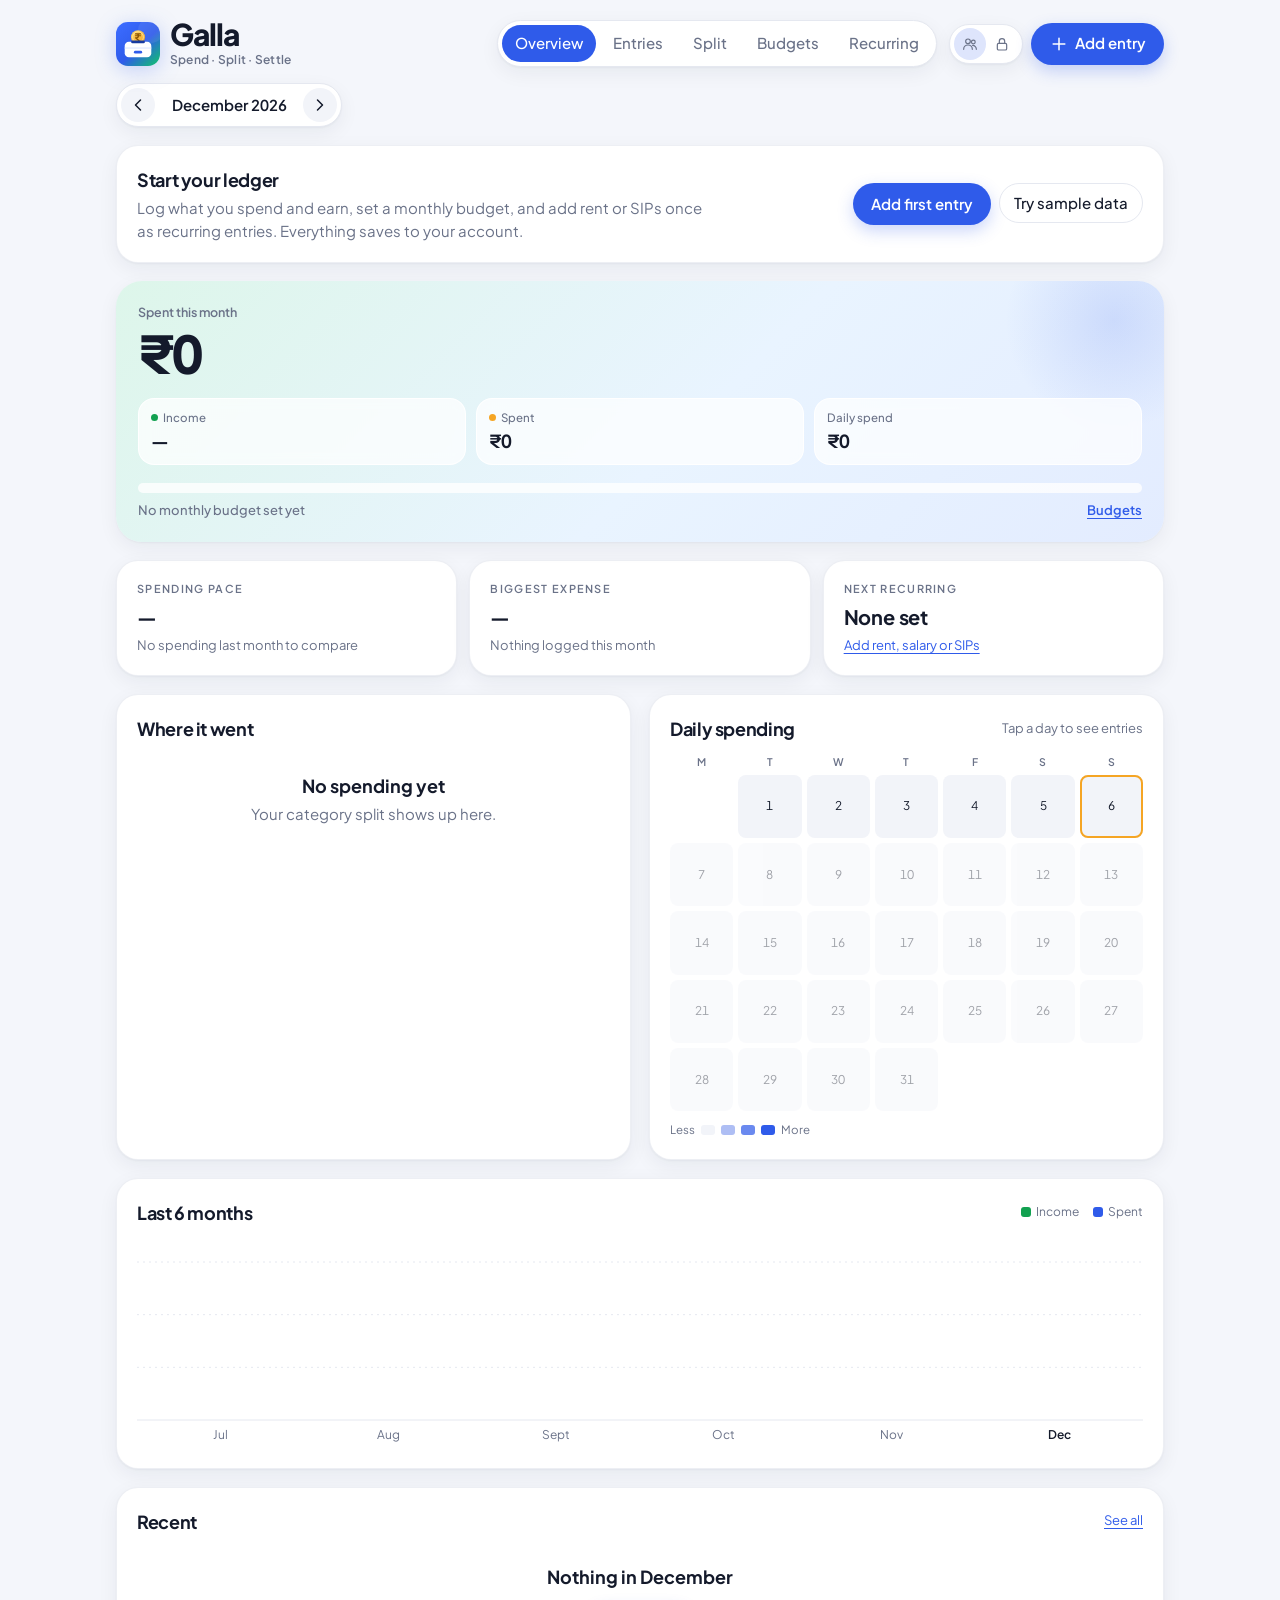
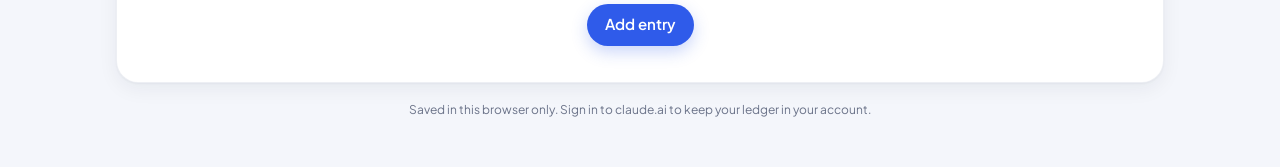
==== index.html @ 3537ab20 "Galla: expense tracker with Splitwise-style splitting Single-file web app for personal spending and " ====
<!doctype html>
<html lang="en">
<head>
<meta charset="utf-8">
<meta name="viewport" content="width=device-width,initial-scale=1,viewport-fit=cover">
<meta name="description" content="Galla: track personal spending and split shared expenses with friends, in rupees.">
<meta name="theme-color" content="#2F5BEA">
<link rel="icon" type="image/svg+xml" href="assets/galla-logo.svg">
<style>:root{color-scheme:light}body{margin:0;font:14px system-ui}img{max-width:100%}[hidden]{display:none!important}</style>
</head>
<body>
<title>Galla</title>
<link rel="preconnect" href="https://fonts.googleapis.com">
<link rel="stylesheet" href="https://fonts.googleapis.com/css2?family=Plus+Jakarta+Sans:wght@400;500;600;700;800&display=swap">
<style>
/* Layout: light, airy app shell — pastel hero card, white floating cards, pill tabs; bottom nav + add button on phones, top tabs on desktop; add/edit in a bottom sheet. Single light theme by design. */
:root{
  color-scheme:light;
  --bg:#F4F6FB; --surface:#FFFFFF; --surface-2:#F2F4F9; --ink:#141A2B; --muted:#6A7288; --line:#E5E8F0;
  --accent:#2F5BEA; --accent-ink:#FFFFFF; --accent-soft:#EAF0FF; --hero:#EAF7F1; --hero-ink:#141A2B;
  --mint:#DDF6EA; --sky:#E3ECFF; --marigold:#F5A524; --income:#12A150; --danger:#E5484D; --warn:#D98A06;
  --shadow:0 1px 2px rgba(20,26,43,.04),0 6px 20px rgba(20,26,43,.06);
  --display:"Plus Jakarta Sans",ui-sans-serif,system-ui,sans-serif;
  --body:"Plus Jakarta Sans",ui-sans-serif,system-ui,sans-serif;
  --mono:"Plus Jakarta Sans",ui-sans-serif,system-ui,sans-serif;
}
*{box-sizing:border-box}
body{background:var(--bg);color:var(--ink);font:15px/1.5 var(--body);font-feature-settings:'tnum' 1;-webkit-tap-highlight-color:transparent}
h1,h2,h3{font-family:var(--display);margin:0;text-wrap:balance}
h2{font-size:18px;font-weight:700;letter-spacing:-.02em}
h3{font-size:15px;font-weight:700}
.num{font-family:var(--mono);font-variant-numeric:tabular-nums;letter-spacing:-.01em}
.eyebrow{font-size:11px;letter-spacing:.12em;text-transform:uppercase;color:var(--muted);font-weight:600}
button,input,select{font:inherit;color:inherit}
button{cursor:pointer}
:focus-visible{outline:2px solid var(--accent);outline-offset:2px}
svg.i{width:20px;height:20px;flex:none}

.app{max-width:1080px;margin:0 auto;padding:18px 16px 110px;display:grid;grid-template-columns:minmax(0,1fr);gap:18px}
@media (min-width:1060px){.app{padding-bottom:48px}}

/* header */
.top{display:grid;gap:14px}
.top-row{display:flex;justify-content:space-between;align-items:center;gap:12px}
.top-row .brand{flex:1 1 auto;min-width:0}
.top-row .brand h1,.top-row .tagline{white-space:nowrap;overflow:hidden;text-overflow:ellipsis}
@media (max-width:520px){#exportBtn span{display:none}#exportBtn{padding:0;width:40px}.logo svg{width:40px;height:40px}}
@media (max-width:360px){.tagline{display:none}}
.brand{display:flex;align-items:center;gap:10px}
.logo{display:inline-flex;flex:none}
.logo svg{display:block;width:44px;height:44px;filter:drop-shadow(0 4px 10px rgba(47,91,234,.25))}
.tagline{font-size:12px;color:var(--muted);font-weight:600;letter-spacing:.02em}
.lock .logo svg{width:72px;height:72px}
.lock-brand{display:flex;align-items:center;gap:8px;font-weight:800;font-size:18px;letter-spacing:-.03em;color:var(--ink)}
.lock-brand .logo svg{width:28px;height:28px;filter:none}
.brand h1{font-size:clamp(24px,5vw,30px);font-weight:800;letter-spacing:-.035em;line-height:1.1}
.top-actions{display:flex;gap:8px;align-items:center;flex:none}
.iconbtn{display:inline-flex;align-items:center;justify-content:center;gap:6px;height:40px;min-width:40px;padding:0 14px;border:1px solid var(--line);background:var(--surface);border-radius:99px;box-shadow:var(--shadow);font-weight:500;font-size:14px}
.iconbtn:hover{background:var(--surface-2)}
.primary{display:inline-flex;align-items:center;justify-content:center;gap:6px;background:var(--accent);color:var(--accent-ink);border:0;border-radius:99px;padding:0 18px;height:42px;font-weight:600;white-space:nowrap;box-shadow:0 6px 16px rgba(47,91,234,.25)}
.primary:hover{filter:brightness(1.06)}
.desk{display:none}
@media (min-width:1060px){.desk{display:inline-flex}}
.month-bar{display:flex;align-items:center;justify-content:space-between;gap:10px;flex-wrap:wrap}
.month-nav{display:flex;align-items:center;gap:4px;background:var(--surface);border:1px solid var(--line);border-radius:99px;padding:4px;box-shadow:var(--shadow)}
.month-nav button{border:0;background:var(--surface-2);width:34px;height:34px;border-radius:50%;display:grid;place-items:center}
.month-nav button:hover{background:var(--surface-2)}
.month-nav span{min-width:140px;text-align:center;font-weight:600;font-size:15px}
.tabs{flex:none;display:none;gap:4px;background:var(--surface);border:1px solid var(--line);border-radius:99px;padding:4px;box-shadow:var(--shadow)}
@media (min-width:1060px){.tabs{display:flex}}
.tabs button{border:0;background:none;border-radius:99px;padding:7px 14px;font-weight:500;color:var(--muted);display:flex;gap:6px;align-items:center}
.tabs button[aria-selected="true"]{background:var(--accent);color:var(--accent-ink)}
.tabs svg.i{width:17px;height:17px}
@media (min-width:1060px){.tabs svg.i{display:none}.tabs button{padding:7px 13px}.acct .nm{display:none}.acct{padding:0 4px}}

/* bottom nav + fab */
.bottom-nav{position:fixed;left:0;right:0;bottom:0;z-index:20;background:rgba(255,255,255,.92);backdrop-filter:blur(14px);-webkit-backdrop-filter:blur(14px);border-top:1px solid var(--line);display:grid;grid-template-columns:repeat(5,1fr);padding:6px 4px calc(6px + env(safe-area-inset-bottom,0px))}
@media (min-width:1060px){.bottom-nav{display:none}}
.bottom-nav button{border:0;background:none;display:grid;justify-items:center;gap:2px;font-size:11px;font-weight:500;color:var(--muted);padding:6px 0;border-radius:10px}
.bottom-nav button[aria-selected="true"]{color:var(--accent)}
.bottom-nav button[aria-selected="true"] svg{background:var(--accent-soft);color:var(--accent);border-radius:99px;padding:2px 12px;width:44px;box-sizing:content-box}
.fab{position:fixed;right:16px;bottom:calc(78px + env(safe-area-inset-bottom,0px));z-index:21;width:58px;height:58px;border-radius:50%;border:0;background:var(--accent);color:var(--accent-ink);box-shadow:0 10px 24px rgba(47,91,234,.4);display:grid;place-items:center}
.fab svg{width:26px;height:26px}
@media (min-width:1060px){.fab{display:none}}

/* cards */
.card{background:var(--surface);border:1px solid rgba(229,232,240,.7);border-radius:22px;padding:20px;box-shadow:var(--shadow);min-width:0}
.card-h{display:flex;justify-content:space-between;align-items:center;gap:10px;margin-bottom:12px;flex-wrap:wrap}
.card-h .sub{font-size:13px;color:var(--muted)}
.grid2{display:grid;grid-template-columns:1fr;gap:18px}
@media (min-width:760px){.grid2{grid-template-columns:1fr 1fr}}
.grid3{display:grid;grid-template-columns:1fr;gap:12px}
@media (min-width:640px){.grid3{grid-template-columns:repeat(3,1fr)}}
.panel{display:grid;gap:18px}

/* hero */
.hero{background:linear-gradient(135deg,var(--mint) 0%,#E9F4FF 55%,var(--sky) 100%);color:var(--hero-ink);border-radius:26px;padding:22px;display:grid;gap:18px;position:relative;overflow:hidden;box-shadow:var(--shadow)}
.hero::after{content:"";position:absolute;right:-60px;top:-70px;width:220px;height:220px;border-radius:50%;background:radial-gradient(circle,rgba(47,91,234,.14),transparent 70%);pointer-events:none}
.hero>*{position:relative;z-index:1}
.hero .lbl{font-size:12.5px;color:var(--muted);font-weight:600}
.hero .big{font-family:var(--display);font-weight:800;font-size:clamp(36px,9vw,52px);line-height:1.05;letter-spacing:-.045em;margin-top:4px}
.hero .big.neg{color:var(--danger)}
.hero-stats{display:grid;grid-template-columns:repeat(3,1fr);gap:10px}
.hero-stat{background:rgba(255,255,255,.72);border:1px solid rgba(255,255,255,.9);border-radius:16px;padding:10px 12px;min-width:0;backdrop-filter:blur(6px)}
.hero-stat .v{font-weight:700;font-size:clamp(14px,3.6vw,18px);white-space:nowrap;overflow:hidden;text-overflow:ellipsis;letter-spacing:-.02em}
.hero-stat .l{font-size:11.5px;color:var(--muted);display:flex;align-items:center;gap:5px;font-weight:500}
.hero-stat .l i{width:7px;height:7px;border-radius:50%;display:inline-block}
.meter{height:10px;border-radius:99px;background:rgba(255,255,255,.8);overflow:hidden}
.meter i{display:block;height:100%;background:linear-gradient(90deg,var(--income),var(--marigold));border-radius:99px;transition:width .5s}
.meter.over i{background:var(--danger)}
.budget-line{display:flex;flex-wrap:wrap;justify-content:space-between;gap:6px 12px;font-size:13px;margin-top:8px;color:var(--muted);font-weight:500}
.hero .linkbtn{color:var(--accent);font-weight:600}
.linkbtn{background:none;border:0;padding:0;text-decoration:underline;text-underline-offset:3px;font-size:13px;color:var(--accent)}

/* welcome */
.welcome{display:flex;flex-wrap:wrap;gap:14px;align-items:center;justify-content:space-between}
.welcome p{margin:4px 0 0;color:var(--muted);max-width:52ch}
.welcome .btns{display:flex;gap:8px;flex-wrap:wrap}
.ghost{display:inline-flex;align-items:center;gap:6px;background:var(--surface);border:1px solid var(--line);border-radius:99px;padding:0 14px;height:40px;font-weight:500}
.ghost:hover{background:var(--surface-2)}

/* insights */
.insight{display:grid;gap:4px}
.insight .v{font-family:var(--display);font-weight:700;font-size:20px;letter-spacing:-.01em;overflow-wrap:anywhere}
.insight .d{font-size:13px;color:var(--muted)}
.up{color:var(--danger)} .down{color:var(--income)}

/* donut */
.donut-wrap{display:grid;grid-template-columns:150px 1fr;gap:18px;align-items:center}
@media (max-width:420px){.donut-wrap{grid-template-columns:1fr;justify-items:center}}
.donut svg{width:150px;height:150px;display:block}
.legend{display:grid;gap:8px;width:100%;min-width:0}
.legend-row{display:grid;grid-template-columns:12px 1fr auto;gap:8px;align-items:center;font-size:13.5px}
.legend-row .sw{width:10px;height:10px;border-radius:3px}
.legend-row .n{overflow:hidden;text-overflow:ellipsis;white-space:nowrap}
.legend-row .a{color:var(--muted)}

/* calendar */
.cal{display:grid;grid-template-columns:repeat(7,1fr);gap:5px}
.cal .dow{font-size:10.5px;color:var(--muted);text-align:center;font-weight:600;letter-spacing:.04em}
.cal button{aspect-ratio:1;border:0;border-radius:8px;background:var(--surface-2);font-size:12px;font-family:var(--mono);display:grid;place-items:center;color:var(--ink);padding:0;max-width:100%}
.cal button.today{outline:2px solid var(--marigold);outline-offset:-2px}
.cal button.future{opacity:.4}
.cal button.hot{color:var(--accent-ink)}
.cal-key{display:flex;align-items:center;gap:6px;font-size:11.5px;color:var(--muted);margin-top:10px}
.cal-key i{width:14px;height:10px;border-radius:3px;display:inline-block}

/* trend */
.trend svg{width:100%;height:auto;display:block}
.key{display:flex;gap:14px;font-size:12px;color:var(--muted)}
.key span{display:flex;align-items:center;gap:5px}
.key i{width:10px;height:10px;border-radius:3px;display:inline-block}

/* transactions */
.filters{display:flex;gap:8px;flex-wrap:wrap;align-items:center}
.search{position:relative;flex:1 1 200px;min-width:0}
.search svg{position:absolute;left:10px;top:50%;transform:translateY(-50%);width:17px;height:17px;color:var(--muted)}
.search input{width:100%;padding:9px 10px 9px 34px;border:1px solid var(--line);border-radius:99px;background:var(--surface)}
select.sel{padding:9px 10px;border:1px solid var(--line);border-radius:10px;background:var(--surface);min-width:0;max-width:100%}
.seg{display:inline-flex;background:var(--surface-2);border:1px solid var(--line);border-radius:99px;padding:3px;gap:2px}
.seg button{border:0;background:none;padding:6px 13px;border-radius:99px;font-size:13.5px;font-weight:500;color:var(--muted)}
.seg button[aria-pressed="true"]{background:var(--surface);color:var(--ink);box-shadow:0 1px 2px rgba(0,0,0,.08)}
.chip{display:inline-flex;align-items:center;gap:6px;background:var(--accent-soft);border-radius:99px;padding:4px 6px 4px 12px;font-size:13px;font-weight:500}
.chip button{border:0;background:none;display:grid;place-items:center;width:22px;height:22px;border-radius:50%}
.chip svg{width:14px;height:14px}
.filter-sum{display:flex;justify-content:space-between;flex-wrap:wrap;gap:8px;font-size:13px;color:var(--muted);margin-top:12px}
.day{margin-top:16px}
.day-h{display:flex;justify-content:space-between;font-size:12px;color:var(--muted);font-weight:600;letter-spacing:.04em;text-transform:uppercase;padding-bottom:6px;border-bottom:1px solid var(--line)}
.tx{display:grid;grid-template-columns:42px 1fr auto;gap:12px;align-items:center;padding:10px 4px;border-bottom:1px solid var(--line);border-radius:10px;cursor:pointer;width:100%;background:none;border-left:0;border-right:0;border-top:0;text-align:left}
.tx:hover{background:var(--surface-2)}
.tx:last-child{border-bottom:0}
.cat-ic{width:42px;height:42px;border-radius:14px;display:grid;place-items:center}
.cat-ic svg{width:20px;height:20px}
.tx .t{min-width:0}
.tx .d{font-weight:500;overflow-wrap:anywhere;display:flex;align-items:center;gap:6px;flex-wrap:wrap}
.tx .m{font-size:12.5px;color:var(--muted)}
.tx .amt{font-family:var(--mono);font-weight:600;font-variant-numeric:tabular-nums;white-space:nowrap}
.tx .amt.in{color:var(--income)}
.tag{font-size:10.5px;padding:1px 7px;border-radius:99px;background:var(--surface-2);border:1px solid var(--line);color:var(--muted);font-weight:500;display:inline-flex;gap:3px;align-items:center}
.tag svg{width:11px;height:11px}
.empty{text-align:center;padding:30px 12px;color:var(--muted)}
.empty strong{display:block;color:var(--ink);font-family:var(--display);font-size:18px;margin-bottom:4px}
.empty .btns{display:flex;gap:8px;justify-content:center;flex-wrap:wrap;margin-top:14px}

/* budgets */
.bud{display:grid;grid-template-columns:40px 1fr;gap:12px;padding:12px 0;border-bottom:1px solid var(--line);align-items:center}
.bud:last-child{border-bottom:0}
.bud .top{display:flex;justify-content:space-between;gap:8px;align-items:center;flex-wrap:wrap}
.bud .n{font-weight:500}
.bud .bar{height:8px;border-radius:99px;background:var(--surface-2);overflow:hidden;margin:7px 0 4px}
.bud .bar i{display:block;height:100%;border-radius:99px}
.bud .meta{display:flex;justify-content:space-between;gap:8px;font-size:12.5px;color:var(--muted);flex-wrap:wrap}
.limit{display:flex;align-items:center;gap:4px;font-size:13px;color:var(--muted)}
.limit input{width:96px;padding:5px 8px;border:1px solid var(--line);border-radius:8px;background:var(--surface-2);text-align:right;font-family:var(--mono)}
.status{font-size:11px;font-weight:600;padding:2px 8px;border-radius:99px}
.status.ok{background:color-mix(in srgb,var(--income) 16%,transparent);color:var(--income)}
.status.near{background:color-mix(in srgb,var(--warn) 18%,transparent);color:var(--warn)}
.status.over{background:color-mix(in srgb,var(--danger) 16%,transparent);color:var(--danger)}
.overall{display:flex;gap:10px;align-items:center;flex-wrap:wrap}
.overall input{width:150px;padding:9px 10px;border:1px solid var(--line);border-radius:10px;background:var(--surface-2);font-family:var(--mono)}

/* recurring */
.rule{display:grid;grid-template-columns:40px 1fr auto;gap:12px;align-items:center;padding:12px 0;border-bottom:1px solid var(--line)}
.rule:last-child{border-bottom:0}
.rule .d{font-weight:500;overflow-wrap:anywhere}
.rule .m{font-size:12.5px;color:var(--muted)}
.rule .acts{display:flex;gap:6px;align-items:center}
.rule.paused{opacity:.55}
.smallbtn{border:1px solid var(--line);background:var(--surface);border-radius:8px;padding:4px 10px;font-size:13px}
.smallbtn.danger{color:var(--danger)}
.note{font-size:13.5px;color:var(--muted);margin:0 0 6px;max-width:62ch}

/* sheet */
.scrim{position:fixed;inset:0;z-index:40;background:rgba(6,20,17,.45);display:flex;align-items:flex-end;justify-content:center}
@media (min-width:640px){.scrim{align-items:center;padding:16px}}
.sheet{background:var(--surface);width:100%;max-width:540px;border-radius:28px 28px 0 0;max-height:92dvh;overflow:auto;padding:10px 18px calc(18px + env(safe-area-inset-bottom,0px));animation:up .22s ease-out}
@media (min-width:640px){.sheet{border-radius:20px;padding:18px 22px 22px}}
@keyframes up{from{transform:translateY(24px);opacity:.4}to{transform:none;opacity:1}}
.grab{width:40px;height:4px;border-radius:99px;background:var(--line);margin:0 auto 12px}
@media (min-width:640px){.grab{display:none}}
.sheet-h{display:flex;justify-content:space-between;align-items:center;margin-bottom:14px}
.sheet form{display:grid;gap:14px}
.amount-field{display:flex;align-items:baseline;gap:6px;border-bottom:2px solid var(--line);padding-bottom:6px}
.amount-field:focus-within{border-color:var(--accent)}
.amount-field span{font-family:var(--display);font-size:30px;font-weight:700;color:var(--muted)}
.amount-field input::-webkit-outer-spin-button,.amount-field input::-webkit-inner-spin-button{-webkit-appearance:none;margin:0}
.amount-field input{letter-spacing:-.04em;-moz-appearance:textfield;appearance:textfield;border:0;background:none;font-family:var(--display);font-size:40px;font-weight:800;width:100%;min-width:0;letter-spacing:-.02em;outline:none}
.quick{display:flex;gap:6px;flex-wrap:wrap}
.quick button{border:1px solid var(--line);background:var(--surface-2);border-radius:99px;padding:4px 12px;font-size:13px;font-family:var(--mono)}
.fl{display:grid;gap:5px;font-size:12.5px;color:var(--muted);font-weight:500;min-width:0}
.fl input,.fl select{padding:10px 11px;border:1px solid var(--line);border-radius:10px;background:var(--surface-2);width:100%;min-width:0;font-size:15px;color:var(--ink)}
.row2{display:grid;grid-template-columns:1fr 1fr;gap:10px}
.catgrid{display:grid;grid-template-columns:repeat(auto-fill,minmax(88px,1fr));gap:6px}
.catgrid label{display:grid;justify-items:center;gap:4px;padding:8px 4px;border:1px solid var(--line);border-radius:12px;font-size:11.5px;text-align:center;cursor:pointer;line-height:1.2;color:var(--ink)}
.catgrid input{position:absolute;opacity:0;pointer-events:none}
.catgrid label:has(input:checked){border-color:var(--accent);background:var(--accent-soft)}
.catgrid label:has(input:focus-visible){outline:2px solid var(--accent)}
.catgrid .cat-ic{width:34px;height:34px;border-radius:10px}
.check{display:flex;gap:10px;align-items:flex-start;font-size:14px;padding:10px 12px;border:1px solid var(--line);border-radius:12px;background:var(--surface-2);cursor:pointer}
.check input{margin-top:3px;accent-color:var(--accent);width:17px;height:17px}
.check small{display:block;color:var(--muted);font-size:12.5px}
.sheet-actions{display:flex;gap:8px}
.sheet-actions .primary{flex:1;height:48px;font-size:16px}
.dangerbtn{border:1px solid var(--line);background:none;color:var(--danger);border-radius:10px;padding:0 14px;height:48px;font-weight:500}
.dangerbtn.confirm{background:var(--danger);color:#fff;border-color:var(--danger)}

/* split */
.av{width:40px;height:40px;border-radius:50%;display:grid;place-items:center;font-weight:700;font-family:var(--display);font-size:14px;flex:none;letter-spacing:-.02em}
.av.sm{width:28px;height:28px;font-size:10.5px}
.av.lg{width:52px;height:52px;font-size:18px}
.person{display:grid;grid-template-columns:40px 1fr auto;gap:12px;align-items:center;padding:10px 4px;width:100%;background:none;border:0;border-bottom:1px solid var(--line);text-align:left;border-radius:10px}
.person:hover{background:var(--surface-2)}
.person:last-child{border-bottom:0}
.person .n{font-weight:500;overflow-wrap:anywhere}
.person .m{font-size:12.5px;color:var(--muted)}
.bal{text-align:right;font-size:11.5px;color:var(--muted);white-space:nowrap}
.bal b{display:block;font-family:var(--mono);font-size:15px;font-weight:600;color:var(--ink)}
.bal.pos b{color:var(--income)} .bal.neg b{color:var(--danger)}
.groups{display:grid;gap:10px;grid-template-columns:repeat(auto-fill,minmax(230px,1fr))}
.group{border:1px solid var(--line);border-radius:18px;padding:16px;background:linear-gradient(160deg,var(--surface-2),var(--surface));text-align:left;display:grid;gap:10px;width:100%}
.group:hover{border-color:var(--accent)}
.group .gn{font-family:var(--display);font-weight:700;font-size:16px;overflow-wrap:anywhere}
.group .gm{display:flex;justify-content:space-between;align-items:center;gap:8px;font-size:12.5px;color:var(--muted)}
.stack{display:flex}
.stack .av{margin-left:-4px;box-shadow:0 0 0 2px var(--surface)}
.stack .av:first-child{margin-left:0}
.pos-t{color:var(--income)} .neg-t{color:var(--danger)}
.splitbox{display:grid;gap:12px;padding:12px;border:1px solid var(--line);border-radius:12px;background:var(--surface-2)}
.pchips{display:flex;flex-wrap:wrap;gap:6px}
.pchips label{display:inline-flex;align-items:center;gap:6px;border:1px solid var(--line);border-radius:99px;padding:3px 11px 3px 3px;font-size:13px;cursor:pointer;background:var(--surface);color:var(--ink)}
.pchips input{position:absolute;opacity:0;pointer-events:none}
.pchips label:has(input:checked){border-color:var(--accent);background:var(--accent-soft)}
.pchips label:has(input:focus-visible){outline:2px solid var(--accent)}
.shares{display:grid;gap:6px}
.share-row{display:grid;grid-template-columns:1fr 110px;gap:8px;align-items:center;font-size:14px;color:var(--ink)}
.share-row>span{display:flex;gap:8px;align-items:center;min-width:0}
.share-row input{padding:7px 9px;border:1px solid var(--line);border-radius:8px;background:var(--surface);text-align:right;font-family:var(--mono);width:100%}
.share-row .calc{font-family:var(--mono);text-align:right;color:var(--muted)}
.remain{font-size:12.5px;color:var(--muted)} .remain.bad{color:var(--danger)}
.inline-add{display:flex;gap:6px;flex-wrap:wrap}
.inline-add input{flex:1 1 140px;min-width:0;padding:8px 10px;border:1px solid var(--line);border-radius:8px;background:var(--surface)}
.dsec{display:grid;gap:8px;padding:14px 0;border-top:1px solid var(--line)}
.dsec:first-of-type{border-top:0}
.dsec h3{font-size:14px}
.dhead{display:flex;gap:12px;align-items:center;min-width:0}
.dhead .t{min-width:0}
.dhead h2{overflow-wrap:anywhere}
.dstatus{font-size:14px;color:var(--muted)}
.hist{display:grid;grid-template-columns:1fr auto;gap:10px;align-items:center;padding:8px 0;border-bottom:1px dashed var(--line);font-size:14px}
.hist:last-child{border-bottom:0}
.hist .m{font-size:12px;color:var(--muted)}
.hist .r{display:flex;gap:6px;align-items:center;font-family:var(--mono);white-space:nowrap}
.suggest{display:grid;grid-template-columns:auto 1fr auto;gap:10px;align-items:center;padding:8px 0;border-bottom:1px dashed var(--line);font-size:14px}
.suggest:last-child{border-bottom:0}
.upi{display:flex;gap:8px;align-items:center;font-size:13px;color:var(--muted);flex-wrap:wrap}
.upi code{font-family:var(--mono);color:var(--ink);background:var(--surface-2);padding:2px 6px;border-radius:6px;overflow-wrap:anywhere}
.acct{display:inline-flex;align-items:center;gap:8px;height:40px;padding:0 12px 0 4px;border:1px solid var(--line);background:var(--surface);border-radius:99px;box-shadow:var(--shadow);font-weight:600;font-size:14px;max-width:190px}
.acct .av{width:32px;height:32px;font-size:12px}
.acct .nm{overflow:hidden;text-overflow:ellipsis;white-space:nowrap}
.acct svg.i{width:16px;height:16px;color:var(--muted)}
@media (max-width:420px){.acct .nm{display:none}.acct{padding:0 4px}}
.lock{position:fixed;inset:0;z-index:80;background:linear-gradient(160deg,var(--mint),#EEF5FF 50%,var(--sky));display:grid;place-items:center;padding:24px 16px calc(24px + env(safe-area-inset-bottom,0px))}
.lock-box{width:100%;max-width:340px;display:grid;gap:18px;justify-items:center;text-align:center}
.lock-box h1{font-size:26px;font-weight:800;letter-spacing:-.035em}
.lock-box p{margin:0;color:var(--muted);font-size:14px}
.lock .av.lg{width:64px;height:64px;font-size:22px;box-shadow:0 6px 18px rgba(20,26,43,.1)}
.dots{display:flex;gap:14px;height:18px}
.dots i{width:14px;height:14px;border-radius:50%;border:2px solid var(--accent);transition:background .15s}
.dots i.on{background:var(--accent)}
.dots.err{animation:shake .35s}
.dots.err i{border-color:var(--danger)}
@keyframes shake{25%{transform:translateX(-8px)}50%{transform:translateX(8px)}75%{transform:translateX(-4px)}}
.keypad{display:grid;grid-template-columns:repeat(3,72px);gap:14px;justify-content:center}
.keypad button{width:72px;height:72px;border-radius:50%;border:0;background:rgba(255,255,255,.85);font-size:26px;font-weight:600;box-shadow:var(--shadow);color:var(--ink)}
.keypad button:active{background:var(--accent-soft)}
.keypad button.blank{visibility:hidden}
.keypad button.bk{background:none;box-shadow:none;font-size:15px;color:var(--muted)}
.lock-msg{min-height:20px;font-size:13.5px;color:var(--danger);font-weight:500}
.lock-loading{color:var(--muted);font-weight:500}
.pinrow{display:grid;grid-template-columns:1fr 1fr;gap:10px}
.pinrow input{padding:10px 12px;border:1px solid var(--line);border-radius:12px;background:var(--surface-2);font-size:18px;letter-spacing:.4em;text-align:center;width:100%;min-width:0}
.statusline{font-size:12px;color:var(--muted);text-align:center}
.toast{position:fixed;left:50%;top:calc(12px + env(safe-area-inset-top,0px));bottom:auto;transform:translate(-50%,-8px);max-width:calc(100% - 32px);text-align:center;box-shadow:0 8px 24px rgba(20,26,43,.18);border-radius:99px;background:var(--ink);color:var(--bg);padding:9px 16px;border-radius:10px;font-size:14px;opacity:0;transition:opacity .2s,transform .2s;pointer-events:none;z-index:90;white-space:normal}
.toast.show{transform:translate(-50%,0)}
.toast.show{opacity:1}
@media (prefers-reduced-motion:reduce){*{transition:none!important;animation:none!important}}
</style>

<div class="app">
  <header class="top">
    <div class="top-row">
      <div class="brand"><span class="logo" id="brandLogo"></span><div><h1>Galla</h1><div class="tagline">Spend · Split · Settle</div></div></div>
      <nav class="tabs" id="topTabs" role="tablist" aria-label="Sections"></nav>
      <div class="top-actions">
        <button class="acct" id="acctBtn" aria-label="Account and PIN lock"><span id="acctAv"></span><span class="nm" id="acctName">Account</span><svg class="i" data-i="lock"></svg></button>
        <button class="iconbtn" id="exportBtn" hidden title="Export all entries as CSV" aria-label="Export CSV"><svg class="i" data-i="download"></svg><span>CSV</span></button>
        <button class="primary desk" id="addBtnDesk"><svg class="i" data-i="plus"></svg>Add entry</button>
      </div>
    </div>
    <div class="month-bar" id="monthBar">
      <div class="month-nav" aria-label="Choose month">
        <button id="prevM" aria-label="Previous month"><svg class="i" data-i="chevL"></svg></button>
        <span id="monthLabel">—</span>
        <button id="nextM" aria-label="Next month"><svg class="i" data-i="chevR"></svg></button>
      </div>
      <button class="linkbtn" id="thisMonth" hidden>Back to this month</button>
    </div>
  </header>

  <main>
    <!-- OVERVIEW -->
    <section class="panel" data-panel="overview">
      <div class="card welcome" id="welcome" hidden>
        <div><h2>Start your ledger</h2><p>Log what you spend and earn, set a monthly budget, and add rent or SIPs once as recurring entries. Everything saves to your account.</p></div>
        <div class="btns"><button class="primary" data-add>Add first entry</button><button class="ghost" data-sample>Try sample data</button></div>
      </div>

      <div class="hero">
        <div>
          <div class="lbl" id="balLbl">Left this month</div>
          <div class="big num" id="balance">₹0</div>
        </div>
        <div class="hero-stats">
          <div class="hero-stat"><div class="l"><i style="background:var(--income)"></i>Income</div><div class="v" id="hIncome">₹0</div></div>
          <div class="hero-stat"><div class="l"><i style="background:var(--marigold)"></i>Spent</div><div class="v" id="hSpent">₹0</div></div>
          <div class="hero-stat" title="Average day-to-day spending. Leaves out rent, investments and recurring payments."><div class="l">Daily spend</div><div class="v" id="hDaily">₹0</div></div>
        </div>
        <div>
          <div class="meter" id="meter"><i style="width:0"></i></div>
          <div class="budget-line"><span id="budgetText">No monthly budget set</span><button class="linkbtn" data-goto="budgets">Budgets</button></div>
        </div>
      </div>

      <div class="grid3" id="insights"></div>

      <div class="grid2">
        <section class="card">
          <div class="card-h"><h2>Where it went</h2><span class="sub" id="donutSub"></span></div>
          <div id="donut"></div>
        </section>
        <section class="card">
          <div class="card-h"><h2>Daily spending</h2><span class="sub">Tap a day to see entries</span></div>
          <div id="cal"></div>
        </section>
      </div>

      <section class="card">
        <div class="card-h"><h2>Last 6 months</h2><div class="key"><span><i style="background:var(--income)"></i>Income</span><span><i style="background:var(--accent)"></i>Spent</span></div></div>
        <div class="trend" id="trend"></div>
      </section>

      <section class="card">
        <div class="card-h"><h2>Recent</h2><button class="linkbtn" data-goto="transactions">See all</button></div>
        <div id="recent"></div>
      </section>
    </section>

    <!-- TRANSACTIONS -->
    <section class="panel" data-panel="transactions" hidden>
      <section class="card">
        <div class="filters">
          <div class="search"><svg class="i" data-i="search"></svg><input id="search" type="search" placeholder="Search description or category" aria-label="Search entries"></div>
          <div class="seg" id="typeSeg" role="group" aria-label="Entry type">
            <button data-type="" aria-pressed="true">All</button><button data-type="expense" aria-pressed="false">Spent</button><button data-type="income" aria-pressed="false">Income</button>
          </div>
          <select class="sel" id="catFilter" aria-label="Filter by category"><option value="">All categories</option></select>
        </div>
        <div id="dayChip"></div>
        <div class="filter-sum" id="filterSum"></div>
        <div id="list"></div>
        <div id="sampleRemove" hidden style="margin-top:14px;text-align:center"><button class="linkbtn" id="removeSamples">Remove all sample entries</button></div>
      </section>
    </section>

    <!-- SPLIT -->
    <section class="panel" data-panel="split" hidden>
      <div class="hero">
        <div><div class="lbl">Across all friends, you are</div><div class="big" id="sNet" style="font-size:clamp(30px,7vw,44px)">all settled up</div></div>
        <div class="hero-stats" style="grid-template-columns:repeat(2,1fr)">
          <div class="hero-stat"><div class="l"><i style="background:var(--income)"></i>Owed to you</div><div class="v" id="sOwed">₹0</div></div>
          <div class="hero-stat"><div class="l"><i style="background:var(--danger)"></i>You owe</div><div class="v" id="sOwe">₹0</div></div>
        </div>
      </div>
      <section class="card">
        <div class="card-h"><h2>Groups</h2><button class="ghost" id="newGroup"><svg class="i" data-i="plus"></svg>New group</button></div>
        <div id="groups"></div>
      </section>
      <section class="card">
        <div class="card-h"><h2>Friends</h2><button class="ghost" id="newFriend"><svg class="i" data-i="plus"></svg>Add friend</button></div>
        <div id="friends"></div>
      </section>
      <section class="card">
        <div class="card-h"><h2>Recent activity</h2><button class="primary" id="addShared"><svg class="i" data-i="plus"></svg>Add shared expense</button></div>
        <div id="splitActivity"></div>
      </section>
    </section>

    <!-- BUDGETS -->
    <section class="panel" data-panel="budgets" hidden>
      <section class="card">
        <div class="card-h"><h2>Monthly budget</h2><span class="sub">Applies to every month</span></div>
        <div class="overall">
          <label class="limit" for="overallBudget">₹ <input id="overallBudget" type="number" min="0" step="500" inputmode="numeric" placeholder="40000"></label>
          <span class="note" id="overallNote" style="margin:0"></span>
        </div>
      </section>
      <section class="card">
        <div class="card-h"><h2>Category limits</h2><span class="sub" id="budMonth"></span></div>
        <p class="note">Set a limit for the categories you want to watch. Leave the rest blank.</p>
        <div id="budList"></div>
      </section>
    </section>

    <!-- RECURRING -->
    <section class="panel" data-panel="recurring" hidden>
      <section class="card">
        <div class="card-h"><h2>Recurring every month</h2><button class="primary" id="addRule"><svg class="i" data-i="plus"></svg>New</button></div>
        <p class="note">Rent, salary, SIPs, subscriptions and EMIs. Each one is logged automatically on its day, every month. Pause one to stop it without losing it.</p>
        <div id="rules"></div>
      </section>
    </section>
  </main>
  <div class="statusline" id="status">Loading your ledger…</div>
</div>

<nav class="bottom-nav" id="bottomNav" role="tablist" aria-label="Sections"></nav>
<button class="fab" id="fab" aria-label="Add entry"><svg class="i" data-i="plus"></svg></button>

<div class="scrim" id="scrim" hidden>
  <div class="sheet" role="dialog" aria-modal="true" aria-labelledby="sheetTitle">
    <div class="grab"></div>
    <div class="sheet-h"><h2 id="sheetTitle">Add entry</h2><button class="iconbtn" id="closeSheet" aria-label="Close"><svg class="i" data-i="x"></svg></button></div>
    <form id="form" autocomplete="off">
      <div class="seg" id="formType" role="group" aria-label="Entry type" style="justify-self:start">
        <button type="button" data-type="expense" aria-pressed="true">Expense</button><button type="button" data-type="income" aria-pressed="false">Income</button>
      </div>
      <div>
        <label class="amount-field" for="fAmount"><span>₹</span><input id="fAmount" type="number" inputmode="decimal" min="0" step="0.01" placeholder="0" required aria-label="Amount in rupees"></label>
        <div class="quick" id="quick" style="margin-top:10px"></div>
      </div>
      <label class="fl">What for<input id="fDesc" type="text" maxlength="80" placeholder="Lunch at office canteen" required></label>
      <div class="fl"><span>Category</span><div class="catgrid" id="catGrid" role="radiogroup" aria-label="Category"></div></div>
      <div id="splitWrap" style="display:grid;gap:10px">
        <label class="check"><input type="checkbox" id="fSplit"><span>Split with friends<small>Share this with a group or friends. Only your share counts as your spending.</small></span></label>
        <div class="splitbox" id="splitBox" hidden>
          <div class="row2">
            <label class="fl">Group<select id="fGroup"></select></label>
            <label class="fl">Paid by<select id="fPaidBy"></select></label>
          </div>
          <div class="fl"><span>Split between</span><div class="pchips" id="pChips"></div></div>
          <div class="inline-add"><input id="quickFriend" placeholder="Add someone new by name" maxlength="40" aria-label="New friend name"><button type="button" class="smallbtn" id="quickFriendBtn">Add</button></div>
          <div class="seg" id="splitMode" role="group" aria-label="How to split" style="justify-self:start"><button type="button" data-m="equal" aria-pressed="true">Equally</button><button type="button" data-m="exact" aria-pressed="false">Exact ₹</button><button type="button" data-m="pct" aria-pressed="false">Percent</button></div>
          <div class="shares" id="shares"></div>
          <div class="remain" id="remain"></div>
        </div>
      </div>
      <div class="row2">
        <label class="fl">Paid via<select id="fPay"><option>UPI</option><option>Card</option><option>Cash</option><option>Net banking</option><option>Auto-debit</option></select></label>
        <label class="fl">Date<input id="fDate" type="date" required></label>
      </div>
      <label class="check" id="repeatWrap"><input type="checkbox" id="fRepeat"><span>Repeat every month<small id="repeatHint">Logged automatically on this day each month</small></span></label>
      <div class="sheet-actions"><button type="button" class="dangerbtn" id="deleteBtn" hidden>Delete</button><button class="primary" id="submitBtn" type="submit">Add expense</button></div>
    </form>
  </div>
</div>
<div class="scrim" id="scrim2" hidden>
  <div class="sheet" role="dialog" aria-modal="true" aria-label="Details"><div class="grab"></div><div id="detail"></div></div>
</div>
<div class="lock" id="lock" role="dialog" aria-modal="true" aria-label="Unlock Galla">
  <div class="lock-box" id="lockBox"><span class="logo" id="lockLogo"></span><div class="lock-loading">Opening Galla…</div></div>
</div>
<div class="toast" id="toast" role="status" aria-live="polite"></div>

<script>
// ---------- constants ----------
const ICONS={
  food:'<path d="M7 3v8M5 3v5a2 2 0 0 0 4 0V3M7 11v10M17 3c-2 0-3 2-3 5s1 4 3 4v9"/>',
  basket:'<path d="M3 9h18l-2 11H5z"/><path d="M8 9l4-6 4 6M9 13v4M15 13v4"/>',
  car:'<path d="M4 16v-4l2-5h12l2 5v4z"/><circle cx="8" cy="16.5" r="1.8"/><circle cx="16" cy="16.5" r="1.8"/><path d="M4 12h16"/>',
  home:'<path d="M3 11l9-7 9 7"/><path d="M5 10v10h14V10"/><path d="M10 20v-6h4v6"/>',
  bolt:'<path d="M13 2L4 14h7l-1 8 9-12h-7z"/>',
  bag:'<path d="M5 8h14l-1 13H6z"/><path d="M9 8a3 3 0 0 1 6 0"/>',
  heart:'<path d="M12 20s-8-4.8-8-10.5A4.5 4.5 0 0 1 12 7a4.5 4.5 0 0 1 8 2.5C20 15.2 12 20 12 20z"/>',
  film:'<rect x="3" y="5" width="18" height="14" rx="2"/><path d="M7 5v14M17 5v14M3 12h4M17 12h4"/>',
  globe:'<circle cx="12" cy="12" r="9"/><path d="M3 12h18M12 3c3 3 3 15 0 18M12 3c-3 3-3 15 0 18"/>',
  book:'<path d="M4 5a2 2 0 0 1 2-2h14v16H6a2 2 0 0 0-2 2z"/><path d="M4 21V5M9 7h7"/>',
  chart:'<path d="M4 20V10M10 20V4M16 20v-7M22 20H2"/>',
  dots:'<circle cx="6" cy="12" r="1.3"/><circle cx="12" cy="12" r="1.3"/><circle cx="18" cy="12" r="1.3"/>',
  brief:'<rect x="3" y="7" width="18" height="13" rx="2"/><path d="M9 7V5h6v2M3 13h18"/>',
  laptop:'<rect x="5" y="5" width="14" height="10" rx="1.5"/><path d="M3 19h18"/>',
  pct:'<path d="M19 5L5 19"/><circle cx="7" cy="7" r="2.2"/><circle cx="17" cy="17" r="2.2"/>',
  back:'<path d="M9 14L4 9l5-5"/><path d="M4 9h11a5 5 0 0 1 0 10h-3"/>',
  gift:'<rect x="3" y="8" width="18" height="5" rx="1"/><path d="M5 13v8h14v-8M12 8v13M12 8S10 3 7.5 4.5 9 8 12 8zM12 8s2-5 4.5-3.5S15 8 12 8z"/>',
  plus:'<path d="M12 5v14M5 12h14"/>',
  grid:'<rect x="4" y="4" width="7" height="7" rx="1.5"/><rect x="13" y="4" width="7" height="7" rx="1.5"/><rect x="4" y="13" width="7" height="7" rx="1.5"/><rect x="13" y="13" width="7" height="7" rx="1.5"/>',
  list:'<path d="M9 6h11M9 12h11M9 18h11"/><circle cx="4.5" cy="6" r="1"/><circle cx="4.5" cy="12" r="1"/><circle cx="4.5" cy="18" r="1"/>',
  target:'<circle cx="12" cy="12" r="9"/><circle cx="12" cy="12" r="5"/><circle cx="12" cy="12" r="1"/>',
  repeat:'<path d="M17 2l3 3-3 3"/><path d="M4 11V9a4 4 0 0 1 4-4h12"/><path d="M7 22l-3-3 3-3"/><path d="M20 13v2a4 4 0 0 1-4 4H4"/>',
  download:'<path d="M12 4v11M7 10l5 5 5-5M5 20h14"/>',
  search:'<circle cx="11" cy="11" r="7"/><path d="M20 20l-4-4"/>',
  chevL:'<path d="M15 6l-6 6 6 6"/>', chevR:'<path d="M9 6l6 6-6 6"/>',
  x:'<path d="M6 6l12 12M18 6L6 18"/>',
  lock:'<rect x="5" y="11" width="14" height="10" rx="2"/><path d="M8 11V8a4 4 0 0 1 8 0v3"/>',
  users:'<circle cx="9" cy="8" r="3.5"/><path d="M2.5 20a6.5 6.5 0 0 1 13 0"/><circle cx="17" cy="9" r="2.8"/><path d="M16 14.2A5.5 5.5 0 0 1 21.5 20"/>',
  swap:'<path d="M7 4L3 8l4 4M3 8h14M17 12l4 4-4 4M21 16H7"/>'
};
let _logoN=0;
const LOGO_INNER='<defs><linearGradient id="gBg" x1="4" y1="2" x2="44" y2="46" gradientUnits="userSpaceOnUse"><stop offset="0" stop-color="#3B6BFF"/><stop offset=".55" stop-color="#2F5BEA"/><stop offset="1" stop-color="#14B87A"/></linearGradient><linearGradient id="gCoin" x1="17" y1="8" x2="31" y2="24" gradientUnits="userSpaceOnUse"><stop offset="0" stop-color="#FFD866"/><stop offset="1" stop-color="#F5A524"/></linearGradient></defs><rect width="48" height="48" rx="13" fill="url(#gBg)"/><circle cx="38" cy="9" r="14" fill="#FFFFFF" opacity=".08"/><circle cx="24" cy="16.5" r="7.6" fill="url(#gCoin)"/><circle cx="24" cy="16.5" r="5.9" fill="none" stroke="#FFF3C4" stroke-width=".8" opacity=".8"/><path d="M21.3 12.9h5.4M21.3 15h5.4M22.3 12.9c2.9 0 2.9 4.3 0 4.3h-1l3.9 3.3" fill="none" stroke="#8A5300" stroke-width="1.35" stroke-linecap="round" stroke-linejoin="round"/><rect x="9.5" y="21.5" width="29" height="17" rx="4.5" fill="#FFFFFF"/><rect x="16.5" y="20.3" width="15" height="3" rx="1.5" fill="#173A9E"/><path d="M9.5 28.4h29" stroke="#DCE6FF" stroke-width="1.2"/><rect x="19.5" y="31.4" width="9" height="3" rx="1.5" fill="#2F5BEA"/>';
function logo(label="Galla"){const n=++_logoN;return `<svg viewBox="0 0 48 48" role="img" aria-label="${label}">${LOGO_INNER.replace(/gBg/g,'gBg'+n).replace(/gCoin/g,'gCoin'+n)}</svg>`}
const svg=(n,cls="i")=>`<svg class="${cls}" viewBox="0 0 24 24" fill="none" stroke="currentColor" stroke-width="1.8" stroke-linecap="round" stroke-linejoin="round" aria-hidden="true">${ICONS[n]||ICONS.dots}</svg>`;
document.querySelectorAll("svg[data-i]").forEach(s=>s.outerHTML=svg(s.dataset.i));
document.getElementById("brandLogo").innerHTML=logo();
document.getElementById("lockLogo").innerHTML=logo();

const EXP=[
  {n:"Food & dining",c:"#E0901B",i:"food"},{n:"Groceries",c:"#2F8F55",i:"basket"},{n:"Transport",c:"#3B7DD8",i:"car"},
  {n:"Rent & housing",c:"#8A5CC7",i:"home"},{n:"Bills & recharge",c:"#12867A",i:"bolt"},{n:"Shopping",c:"#D2557A",i:"bag"},
  {n:"Health",c:"#C9483A",i:"heart"},{n:"Entertainment",c:"#B37A1F",i:"film"},{n:"Travel",c:"#2AA0B8",i:"globe"},
  {n:"Education",c:"#5467C9",i:"book"},{n:"Investments",c:"#4E8F2A",i:"chart"},{n:"Other",c:"#7C8B87",i:"dots"}
];
const INC=[
  {n:"Salary",c:"#2E8B57",i:"brief"},{n:"Freelance",c:"#3B7DD8",i:"laptop"},{n:"Interest",c:"#8A5CC7",i:"pct"},
  {n:"Refund",c:"#12867A",i:"back"},{n:"Gift",c:"#D2557A",i:"gift"},{n:"Other income",c:"#7C8B87",i:"plus"}
];
const cat=n=>[...EXP,...INC].find(x=>x.n===n)||{n,c:"#7C8B87",i:"dots"};
const catIcon=(n,cls="cat-ic")=>{const c=cat(n);return `<span class="${cls}" style="background:color-mix(in srgb,${c.c} 16%,transparent);color:${c.c}">${svg(c.i)}</span>`};
const TABS=[["overview","Overview","grid"],["transactions","Entries","list"],["split","Split","users"],["budgets","Budgets","target"],["recurring","Recurring","repeat"]];

const inr=new Intl.NumberFormat("en-IN",{style:"currency",currency:"INR",maximumFractionDigits:0});
const inr2=new Intl.NumberFormat("en-IN",{style:"currency",currency:"INR",minimumFractionDigits:0,maximumFractionDigits:2});
const $=id=>document.getElementById(id);
const esc=s=>String(s??"").replace(/[&<>"']/g,c=>({"&":"&amp;","<":"&lt;",">":"&gt;",'"':"&quot;","'":"&#39;"}[c]));
const pad=n=>String(n).padStart(2,"0");
const todayISO=()=>{const d=new Date();return `${d.getFullYear()}-${pad(d.getMonth()+1)}-${pad(d.getDate())}`};
const mKey=iso=>iso.slice(0,7);
const shiftM=(k,d)=>{const [y,m]=k.split("-").map(Number);const t=new Date(y,m-1+d,1);return `${t.getFullYear()}-${pad(t.getMonth()+1)}`};
const dim=k=>{const [y,m]=k.split("-").map(Number);return new Date(y,m,0).getDate()};
const mName=(k,o={month:"long",year:"numeric"})=>{const [y,m]=k.split("-").map(Number);return new Date(y,m-1,1).toLocaleDateString("en-IN",o)};
const dName=(iso,o={weekday:"short",day:"numeric",month:"short"})=>{const [y,m,d]=iso.split("-").map(Number);return new Date(y,m-1,d).toLocaleDateString("en-IN",o)};
const typeOf=t=>t.type==="income"?"income":t.type==="settle"?"settle":"expense";
const newId=p=>p+Date.now().toString(36)+Math.random().toString(36).slice(2,6);
const compact=v=>v>=100000?(v/100000).toFixed(v>=1000000?0:1)+"L":v>=1000?(v/1000).toFixed(v>=10000?0:1)+"k":String(Math.round(v));

// ---------- state ----------
let txns=[], rules=[], people=[], groups=[], settings={budget:0,catBudgets:{}};
let sf={on:false,group:"",paidBy:"me",parts:new Set(["me"]),mode:"equal",vals:{}}, detailState=null;
let cur=todayISO().slice(0,7), tab="overview";
let filt={q:"",type:"",cat:"",day:""};
let form={mode:"txn",id:null,type:"expense"};
let store=null, ready={txns:false,rules:false,settings:false};

function toast(msg){const t=$("toast");t.textContent=msg;t.classList.add("show");clearTimeout(toast._t);toast._t=setTimeout(()=>t.classList.remove("show"),2000)}
const saveErr=e=>toast(e?.code==="quota_exceeded"?"Storage is full. Delete old entries to add more.":"Couldn't save. Check your connection.");

// ---------- tabs ----------
function buildTabs(){
  const html=TABS.map(([k,l,i])=>`<button role="tab" data-tab="${k}" aria-selected="${k===tab}">${svg(i)}<span>${l}</span></button>`).join("");
  $("topTabs").innerHTML=html; $("bottomNav").innerHTML=html;
  document.querySelectorAll("[data-tab]").forEach(b=>b.onclick=()=>go(b.dataset.tab));
}
function go(t){
  tab=t; document.querySelectorAll("[data-panel]").forEach(p=>p.hidden=p.dataset.panel!==t);
  document.querySelectorAll("[data-tab]").forEach(b=>b.setAttribute("aria-selected",b.dataset.tab===t));
  render(); window.scrollTo({top:0});
}
buildTabs();
document.addEventListener("click",e=>{
  const g=e.target.closest("[data-goto]"); if(g){go(g.dataset.goto);return}
  if(e.target.closest("[data-add]")){openSheet();return}
  if(e.target.closest("[data-sample]")){addSamples();return}
});

// ---------- derived ----------
const inMonth=k=>txns.filter(t=>mKey(t.date)===k);
const sum=(arr,type)=>arr.filter(t=>typeOf(t)===type).reduce((s,t)=>s+t.amount,0);

// ---------- render ----------
function render(){
  const isNow=cur===todayISO().slice(0,7);
  $("monthLabel").textContent=mName(cur);
  $("thisMonth").hidden=isNow;
  $("monthBar").hidden=tab==="split";
  if(tab==="overview") renderOverview();
  if(tab==="transactions") renderTx();
  if(tab==="budgets") renderBudgets();
  if(tab==="recurring") renderRules();
  if(tab==="split") renderSplit();
  if(!$("scrim2").hidden&&!$("detail").contains(document.activeElement)) renderDetail();
}

function renderOverview(){
  const today=todayISO(), isNow=cur===today.slice(0,7);
  const mt=inMonth(cur), inc=sum(mt,"income"), exp=sum(mt,"expense");
  $("welcome").hidden=txns.length>0||!ready.txns;
  const bal=inc-exp;
  if(inc>0){$("balLbl").textContent="Left this month";$("balance").textContent=(bal<0?"−":"")+inr.format(Math.abs(bal));$("balance").classList.toggle("neg",bal<0)}
  else{$("balLbl").textContent="Spent this month";$("balance").textContent=inr.format(exp);$("balance").classList.remove("neg")}
  $("hIncome").textContent=inc>0?inr.format(inc):"—"; $("hSpent").textContent=inr.format(exp);
  const daysSoFar=isNow?new Date().getDate():dim(cur);
  const FIXED=new Set(["Rent & housing","Investments"]);
  const everyday=mt.filter(t=>typeOf(t)==="expense"&&!t.recurId&&!FIXED.has(t.cat)).reduce((s,t)=>s+t.amount,0);
  $("hDaily").textContent=inr.format(everyday/Math.max(1,daysSoFar));
  const b=settings.budget||0, pct=b?exp/b*100:0;
  $("meter").firstElementChild.style.width=Math.min(100,pct)+"%";
  $("meter").classList.toggle("over",pct>100);
  if(b){
    const left=b-exp; let t=left>=0?`${inr.format(left)} of ${inr.format(b)} budget left`:`${inr.format(-left)} over your ${inr.format(b)} budget`;
    if(isNow&&left>0){const rem=dim(cur)-new Date().getDate()+1;t+=rem>1?` · ${inr.format(left/rem)}/day for ${rem} days`:" · last day of the month"}
    $("budgetText").textContent=t;
  } else $("budgetText").textContent="No monthly budget set yet";

  // insights
  const prev=shiftM(cur,-1), cutoff=isNow?new Date().getDate():31;
  const prevSame=txns.filter(t=>mKey(t.date)===prev&&typeOf(t)==="expense"&&+t.date.slice(8)<=cutoff).reduce((s,t)=>s+t.amount,0);
  let vs='<div class="v">—</div><div class="d">No spending last month to compare</div>';
  if(prevSame>0){const ch=(exp-prevSame)/prevSame*100;vs=`<div class="v ${ch>0?"up":"down"}">${ch>0?"▲":"▼"} ${Math.abs(Math.round(ch))}%</div><div class="d">${isNow?"vs the same point in":"vs"} ${mName(prev,{month:"long"})} (${inr.format(prevSame)})</div>`}
  const big=mt.filter(t=>typeOf(t)==="expense").sort((a,b)=>b.amount-a.amount)[0];
  const bigH=big?`<div class="v">${inr.format(big.amount)}</div><div class="d">${esc(big.desc)} · ${dName(big.date,{day:"numeric",month:"short"})}</div>`:'<div class="v">—</div><div class="d">Nothing logged this month</div>';
  const nx=nextRecurring();
  const nxH=nx?`<div class="v">${esc(nx.r.desc)}</div><div class="d">${typeOf(nx.r)==="income"?"+":""}${inr.format(nx.r.amount)} on ${dName(nx.date,{day:"numeric",month:"short"})}</div>`:'<div class="v">None set</div><div class="d"><button class="linkbtn" data-goto="recurring">Add rent, salary or SIPs</button></div>';
  $("insights").innerHTML=`<div class="card insight"><div class="eyebrow">Spending pace</div>${vs}</div><div class="card insight"><div class="eyebrow">Biggest expense</div>${bigH}</div><div class="card insight"><div class="eyebrow">Next recurring</div>${nxH}</div>`;

  // donut
  const by={}; mt.filter(t=>typeOf(t)==="expense").forEach(t=>by[t.cat]=(by[t.cat]||0)+t.amount);
  const rows=Object.entries(by).sort((a,b)=>b[1]-a[1]);
  $("donutSub").textContent=rows.length?`${rows.length} categor${rows.length>1?"ies":"y"}`:"";
  if(!rows.length){$("donut").innerHTML='<div class="empty" style="padding:18px"><strong>No spending yet</strong>Your category split shows up here.</div>'}
  else{
    const R=58,C=2*Math.PI*R; let off=0, arcs="";
    const shown=rows.slice(0,6), rest=rows.slice(6).reduce((s,r)=>s+r[1],0); if(rest) shown.push(["More",rest]);
    for(const [n,v] of shown){const len=v/exp*C;arcs+=`<circle cx="75" cy="75" r="${R}" fill="none" stroke="${n==="More"?"#9AA8A4":cat(n).c}" stroke-width="18" stroke-dasharray="${Math.max(0,len-2)} ${C}" stroke-dashoffset="${-off}" transform="rotate(-90 75 75)"/>`;off+=len}
    $("donut").innerHTML=`<div class="donut-wrap"><div class="donut"><svg viewBox="0 0 150 150" role="img" aria-label="Spending by category"><circle cx="75" cy="75" r="${R}" fill="none" stroke="var(--surface-2)" stroke-width="18"/>${arcs}<text x="75" y="72" text-anchor="middle" font-size="11" fill="var(--muted)" font-family="Plus Jakarta Sans,sans-serif">Spent</text><text x="75" y="90" text-anchor="middle" font-size="16" font-weight="600" fill="var(--ink)" font-family="Plus Jakarta Sans,sans-serif">${compact(exp)}</text></svg></div>
      <div class="legend">${shown.map(([n,v])=>`<div class="legend-row"><span class="sw" style="background:${n==="More"?"#9AA8A4":cat(n).c}"></span><span class="n">${esc(n)}</span><span class="a num">${inr.format(v)} · ${Math.round(v/exp*100)}%</span></div>`).join("")}</div></div>`;
  }

  // calendar
  const days=dim(cur), [yy,mm]=cur.split("-").map(Number), start=(new Date(yy,mm-1,1).getDay()+6)%7;
  const perDay={}; mt.filter(t=>typeOf(t)==="expense").forEach(t=>perDay[t.date]=(perDay[t.date]||0)+t.amount);
  const mx=Math.max(1,...Object.values(perDay));
  let cal=["M","T","W","T","F","S","S"].map(d=>`<div class="dow">${d}</div>`).join("")+"<div></div>".repeat(start);
  for(let d=1;d<=days;d++){
    const iso=`${cur}-${pad(d)}`, v=perDay[iso]||0, k=v?0.18+0.82*(v/mx):0;
    const bg=v?`background:color-mix(in srgb,var(--accent) ${Math.round(k*100)}%,var(--surface-2))`:"";
    cal+=`<button style="${bg}" class="${iso===today?"today ":""}${iso>today?"future ":""}${k>0.55?"hot":""}" data-day="${iso}" aria-label="${dName(iso)}: ${v?inr.format(v):"nothing spent"}" title="${v?inr.format(v):"—"}">${d}</button>`;
  }
  $("cal").innerHTML=`<div class="cal">${cal}</div><div class="cal-key">Less <i style="background:var(--surface-2)"></i><i style="background:color-mix(in srgb,var(--accent) 35%,var(--surface-2))"></i><i style="background:color-mix(in srgb,var(--accent) 70%,var(--surface-2))"></i><i style="background:var(--accent)"></i> More</div>`;
  $("cal").querySelectorAll("[data-day]").forEach(b=>b.onclick=()=>{filt={q:"",type:"",cat:"",day:b.dataset.day};$("search").value="";$("catFilter").value="";syncSeg();go("transactions")});

  // trend
  const ms=[];for(let i=5;i>=0;i--)ms.push(shiftM(cur,-i));
  const vals=ms.map(k=>{const a=inMonth(k);return [sum(a,"income"),sum(a,"expense")]});
  const top=Math.max(1,...vals.flat(),b||0);
  const W=Math.max(300,Math.round($("trend").clientWidth||600)),H=W<500?190:210,T=24,B=28,bw=W/6,sc=v=>(H-B)-(v/top)*(H-B-T);
  let s=`<svg viewBox="0 0 ${W} ${H}" role="img" aria-label="Income and spending over six months">`;
  for(let g=1;g<=3;g++){const y=sc(top*g/3);s+=`<line x1="0" x2="${W}" y1="${y}" y2="${y}" stroke="var(--line)" stroke-dasharray="2 4"/>`}
  s+=`<line x1="0" x2="${W}" y1="${H-B}" y2="${H-B}" stroke="var(--line)"/>`;
  if(b){s+=`<line x1="0" x2="${W}" y1="${sc(b)}" y2="${sc(b)}" stroke="var(--marigold)" stroke-width="1.5" stroke-dasharray="6 5"/><rect x="${W-78}" y="${sc(b)-17}" width="78" height="14" fill="var(--surface)"/><text x="${W-2}" y="${sc(b)-6}" text-anchor="end" font-size="11" fill="var(--muted)" font-family="Plus Jakarta Sans,sans-serif">budget ${compact(b)}</text>`}
  ms.forEach((k,i)=>{
    const cx=i*bw+bw/2, w=Math.min(26,bw/3.2), on=k===cur;
    const [vi,ve]=vals[i];
    [[vi,cx-w-2,"var(--income)"],[ve,cx+2,"var(--accent)"]].forEach(([v,x,c])=>{const y=sc(v);s+=`<rect x="${x}" y="${y}" width="${w}" height="${Math.max(0,H-B-y)}" rx="4" fill="${c}" opacity="${on?1:.45}"/>`;if(v>0&&on)s+=`<text x="${x+w/2}" y="${y-6}" text-anchor="middle" font-size="11" fill="var(--ink)" font-family="Plus Jakarta Sans,sans-serif">${compact(v)}</text>`});
    s+=`<text x="${cx}" y="${H-9}" text-anchor="middle" font-size="12" font-weight="${on?600:400}" fill="${on?"var(--ink)":"var(--muted)"}" font-family="Plus Jakarta Sans,sans-serif">${mName(k,{month:"short"})}</text>`;
  });
  $("trend").innerHTML=s+"</svg>";

  // recent
  const rec=mt.filter(t=>typeOf(t)!=="settle").sort((a,b)=>b.date.localeCompare(a.date)||(b.created||0)-(a.created||0)).slice(0,5);
  $("recent").innerHTML=rec.length?rec.map(txRow).join(""):`<div class="empty" style="padding:16px"><strong>Nothing in ${mName(cur,{month:"long"})}</strong><div class="btns"><button class="primary" data-add>Add entry</button></div></div>`;
  bindTx($("recent"));
}

function txRow(t){
  const inc=typeOf(t)==="income", sp=t.split;
  let meta=`${esc(t.cat)} · ${esc(t.pay)} · ${dName(t.date,{day:"numeric",month:"short"})}`, tag="";
  if(sp){
    const g=sp.group&&groups.find(x=>x.id===sp.group);
    tag=`<span class="tag">${svg("users")}${g?esc(g.name):"split"}</span>`;
    meta=sp.paidBy==="me"?`You paid ${inr.format(sp.total)} · lent ${inr.format(sp.total-(sp.shares.me||0))}`:`${esc(pName(sp.paidBy))} paid ${inr.format(sp.total)} · you owe ${inr.format(sp.shares.me||0)}`;
    meta+=` · ${dName(t.date,{day:"numeric",month:"short"})}`;
  }
  const amt=sp&&!t.amount?`<div class="amt" style="color:var(--muted);font-size:12px">not your share</div>`:`<div class="amt ${inc?"in":""}">${inc?"+":"−"}${inr2.format(t.amount)}</div>`;
  return `<button class="tx" data-id="${esc(t.id)}">${catIcon(t.cat)}<div class="t"><div class="d">${esc(t.desc)}${tag}${t.recurId?`<span class="tag">${svg("repeat")}monthly</span>`:""}${t.sample?'<span class="tag">sample</span>':""}</div><div class="m">${meta}</div></div>${amt}</button>`;
}
function bindTx(root){root.querySelectorAll(".tx").forEach(b=>b.onclick=()=>{const t=txns.find(x=>x.id===b.dataset.id);if(t)openSheet(t)})}

function syncSeg(){document.querySelectorAll("#typeSeg button").forEach(b=>b.setAttribute("aria-pressed",b.dataset.type===filt.type))}
function renderTx(){
  const mt=inMonth(cur), q=filt.q.toLowerCase();
  const rows=mt.filter(t=>typeOf(t)!=="settle"&&(!filt.type||typeOf(t)===filt.type)&&(!filt.cat||t.cat===filt.cat)&&(!filt.day||t.date===filt.day)&&(!q||t.desc.toLowerCase().includes(q)||t.cat.toLowerCase().includes(q)))
    .sort((a,b)=>b.date.localeCompare(a.date)||(b.created||0)-(a.created||0));
  $("dayChip").innerHTML=filt.day?`<div style="margin-top:12px"><span class="chip">${dName(filt.day,{weekday:"long",day:"numeric",month:"long"})}<button id="clearDay" aria-label="Show all days">${svg("x")}</button></span></div>`:"";
  if(filt.day) $("clearDay").onclick=()=>{filt.day="";renderTx()};
  const fi=sum(rows,"income"), fe=sum(rows,"expense");
  $("filterSum").innerHTML=rows.length?`<span>${rows.length} entr${rows.length>1?"ies":"y"}</span><span class="num">${fi?`<span style="color:var(--income)">+${inr.format(fi)}</span> · `:""}−${inr.format(fe)}</span>`:"";
  const list=$("list");
  if(!rows.length){
    list.innerHTML=mt.length?'<div class="empty"><strong>No matches</strong>Try a different search or filter.</div>'
      :`<div class="empty"><strong>Nothing logged for ${mName(cur)}</strong>Add an entry with the + button.<div class="btns"><button class="primary" data-add>Add entry</button>${txns.length?"":'<button class="ghost" data-sample>Try sample data</button>'}</div></div>`;
  } else {
    const g={}; rows.forEach(t=>(g[t.date]??=[]).push(t));
    list.innerHTML=Object.entries(g).map(([d,items])=>{const e=sum(items,"expense");return `<div class="day"><div class="day-h"><span>${dName(d)}</span><span class="num">${e?"−"+inr.format(e):""}</span></div>${items.map(txRow).join("")}</div>`}).join("");
    bindTx(list);
  }
  $("sampleRemove").hidden=!txns.some(t=>t.sample)&&!people.some(p=>p.sample);
}

function renderBudgets(){
  const oi=$("overallBudget"); if(document.activeElement!==oi) oi.value=settings.budget||"";
  const exp=sum(inMonth(cur),"expense");
  $("overallNote").textContent=settings.budget?`${inr.format(exp)} spent in ${mName(cur,{month:"long"})}`:"Set one to see a meter on the overview";
  $("budMonth").textContent=mName(cur);
  const by={}; inMonth(cur).filter(t=>typeOf(t)==="expense").forEach(t=>by[t.cat]=(by[t.cat]||0)+t.amount);
  const cb=settings.catBudgets||{};
  const list=EXP.slice().sort((a,b)=>((cb[b.n]?1:0)-(cb[a.n]?1:0))||((by[b.n]||0)-(by[a.n]||0)));
  const el=$("budList"), focusedId=document.activeElement?.id;
  el.innerHTML=list.map(c=>{
    const s=by[c.n]||0, l=cb[c.n]||0, p=l?s/l*100:0;
    const st=!l?"":p>100?'<span class="status over">Over</span>':p>=80?'<span class="status near">Near limit</span>':'<span class="status ok">On track</span>';
    const color=p>100?"var(--danger)":p>=80?"var(--warn)":c.c;
    return `<div class="bud">${catIcon(c.n)}<div style="min-width:0"><div class="top"><span class="n">${esc(c.n)} ${st}</span><label class="limit">Limit ₹<input id="lim-${EXP.indexOf(c)}" data-cat="${esc(c.n)}" type="number" min="0" step="100" inputmode="numeric" placeholder="—" value="${l||""}" aria-label="Monthly limit for ${esc(c.n)}"></label></div>
      <div class="bar"><i style="width:${l?Math.min(100,p):0}%;background:${color}"></i></div>
      <div class="meta"><span class="num">${inr.format(s)} spent</span><span class="num">${l?(l-s>=0?`${inr.format(l-s)} left`:`${inr.format(s-l)} over`):"No limit"}</span></div></div></div>`;
  }).join("");
  el.querySelectorAll("input[data-cat]").forEach(i=>i.onchange=()=>{
    const v=Math.max(0,Math.round(parseFloat(i.value)||0)); const next={...(settings.catBudgets||{})};
    if(v) next[i.dataset.cat]=v; else delete next[i.dataset.cat];
    settings={...settings,catBudgets:next}; saveSettings(); renderBudgets();
  });
  if(focusedId&&$(focusedId)) $(focusedId).focus();
}
$("overallBudget").onchange=()=>{settings={...settings,budget:Math.max(0,Math.round(parseFloat($("overallBudget").value)||0))};saveSettings();render()};
async function saveSettings(msg="Budget saved"){try{await store.saveSettings(settings);if(msg)toast(msg)}catch(e){saveErr(e)}}

function nextRecurring(){
  const today=todayISO(); let best=null;
  for(const r of rules){ if(!r.active) continue;
    for(const k of [today.slice(0,7),shiftM(today.slice(0,7),1)]){
      if(k<r.start) continue; const d=`${k}-${pad(Math.min(r.day,dim(k)))}`;
      if(d>today&&(!best||d<best.date)){best={r,date:d};break}
    }}
  return best;
}
function renderRules(){
  const el=$("rules");
  if(!rules.length){el.innerHTML=`<div class="empty"><strong>No recurring entries</strong>Add rent, salary or a SIP once and it logs itself every month.<div class="btns"><button class="primary" id="addRule2">Add recurring entry</button></div></div>`;$("addRule2").onclick=()=>openSheet(null,true);return}
  const inc=rules.filter(r=>r.active&&typeOf(r)==="income").reduce((s,r)=>s+r.amount,0), exp=rules.filter(r=>r.active&&typeOf(r)==="expense").reduce((s,r)=>s+r.amount,0);
  el.innerHTML=`<div class="filter-sum" style="margin:0 0 6px"><span>${rules.length} rule${rules.length>1?"s":""}</span><span class="num">${inc?`<span style="color:var(--income)">+${inr.format(inc)}</span> · `:""}−${inr.format(exp)} / month</span></div>`+
    rules.slice().sort((a,b)=>a.day-b.day).map(r=>`<div class="rule ${r.active?"":"paused"}" data-id="${esc(r.id)}">${catIcon(r.cat)}<div style="min-width:0"><div class="d">${esc(r.desc)}</div><div class="m"><span class="num" style="color:${typeOf(r)==="income"?"var(--income)":"inherit"}">${typeOf(r)==="income"?"+":"−"}${inr.format(r.amount)}</span> · day ${r.day} of each month · ${esc(r.cat)}${r.active?"":" · paused"}</div></div>
      <div class="acts"><button class="smallbtn" data-act="toggle">${r.active?"Pause":"Resume"}</button><button class="smallbtn danger" data-act="del">Delete</button></div></div>`).join("");
  el.querySelectorAll(".rule").forEach(row=>{
    const r=rules.find(x=>x.id===row.dataset.id);
    row.querySelector('[data-act="toggle"]').onclick=async()=>{r.active=!r.active;renderRules();try{await store.saveRule(r);if(r.active)materialize();toast(r.active?"Resumed":"Paused")}catch(e){saveErr(e)}};
    const del=row.querySelector('[data-act="del"]');
    del.onclick=async()=>{
      if(!del.dataset.c){del.dataset.c=1;del.textContent="Confirm";setTimeout(()=>{if(del.isConnected){delete del.dataset.c;del.textContent="Delete"}},3000);return}
      rules=rules.filter(x=>x.id!==r.id);renderRules();
      try{await store.removeRule(r.id);toast("Recurring entry deleted. Past entries stay.")}catch(e){saveErr(e)}
    };
  });
}
$("addRule").onclick=()=>openSheet(null,true);

// ---------- recurring materialization ----------
function materialize(){
  if(!ready.txns||!ready.rules||!store) return;
  const today=todayISO(), now=today.slice(0,7), have=new Set(txns.map(t=>t.id)); let added=0;
  for(const r of rules){ if(!r.active) continue;
    let m=r.start<shiftM(now,-11)?shiftM(now,-11):r.start;
    for(let g=0;m<=now&&g<13;g++,m=shiftM(m,1)){
      const id=`r-${r.id}-${m}`, d=`${m}-${pad(Math.min(r.day,dim(m)))}`;
      if(d>today||have.has(id)||(r.skip||[]).includes(m)) continue;
      const t={id,amount:r.amount,desc:r.desc,cat:r.cat,pay:r.pay,type:typeOf(r),date:d,created:Date.now(),recurId:r.id};
      txns.push(t); have.add(id); added++; store.saveTxn(t).catch(()=>{});
    }}
  if(added){render();toast(`Logged ${added} recurring entr${added>1?"ies":"y"}`)}
}

// ---------- sheet ----------
function setFormType(tp,keepCat){
  form.type=tp;
  document.querySelectorAll("#formType button").forEach(b=>b.setAttribute("aria-pressed",b.dataset.type===tp));
  const cats=tp==="income"?INC:EXP, prev=keepCat;
  $("catGrid").innerHTML=cats.map((c,i)=>`<label>${catIcon(c.n)}<input type="radio" name="fCat" value="${esc(c.n)}" ${(prev?c.n===prev:i===0)?"checked":""}>${esc(c.n)}</label>`).join("");
  if(prev&&!cats.some(c=>c.n===prev)) $("catGrid").querySelector("input").checked=true;
  $("quick").innerHTML=(tp==="income"?[1000,5000,25000,50000]:[50,100,250,500,1000]).map(v=>`<button type="button" data-v="${v}">₹${v.toLocaleString("en-IN")}</button>`).join("");
  $("quick").querySelectorAll("button").forEach(b=>b.onclick=()=>{$("fAmount").value=b.dataset.v;$("fDesc").focus()});
  $("fDesc").placeholder=tp==="income"?"September salary":"Lunch at office canteen";
  if(!form.id) $("submitBtn").textContent=tp==="income"?"Add income":"Add expense";
  $("splitWrap").hidden=tp==="income";
  if(tp==="income"){sf.on=false;$("fSplit").checked=false;renderSplitForm()}
}
document.querySelectorAll("#formType button").forEach(b=>b.onclick=()=>setFormType(b.dataset.type,null));
$("fDate").onchange=()=>{const d=$("fDate").value;if(d)$("repeatHint").textContent=`Logged automatically on day ${+d.slice(8)} of each month`};

function openSheet(t=null,repeat=false,opts={}){
  form={mode:"txn",id:t?.id||null,type:t?typeOf(t):"expense"};
  $("form").reset();
  setFormType(form.type,t?.cat);
  $("sheetTitle").textContent=t?"Edit entry":repeat?"New recurring entry":"Add entry";
  $("fDate").value=t?.date||(cur===todayISO().slice(0,7)?todayISO():`${cur}-01`);
  $("fDate").onchange();
  if(t){$("fAmount").value=t.split?t.split.total:t.amount;$("fDesc").value=t.desc;$("fPay").value=t.pay;$("submitBtn").textContent="Save changes"}
  $("fPay").value=t?.pay||(repeat?"Auto-debit":"UPI");
  $("fRepeat").checked=repeat; $("repeatWrap").hidden=!!t;
  const s0=t?.split;
  sf={on:!!s0||!!opts.split,group:s0?.group||opts.group||"",paidBy:s0?.paidBy||"me",parts:new Set(s0?Object.keys(s0.shares):["me"]),mode:s0?.mode||"equal",vals:{...(s0?.vals||{})}};
  if(!s0&&opts.split) sf.parts=new Set(memberPool());
  $("fSplit").checked=sf.on; $("quickFriend").value="";
  renderSplitForm();
  if(opts.split&&!t) $("sheetTitle").textContent="Add shared expense";
  const del=$("deleteBtn"); del.hidden=!t; del.classList.remove("confirm"); del.textContent="Delete";
  $("scrim").hidden=false; document.body.style.overflow="hidden";
  setTimeout(()=>$("fAmount").focus({preventScroll:true}),60);
}
function closeSheet(){$("scrim").hidden=true;document.body.style.overflow=""}
$("closeSheet").onclick=closeSheet;
$("scrim").onclick=e=>{if(e.target===$("scrim"))closeSheet()};
document.addEventListener("keydown",e=>{if(e.key==="Escape"&&!$("scrim").hidden)closeSheet()});
$("fab").onclick=()=>openSheet(); $("addBtnDesk").onclick=()=>openSheet();

$("form").addEventListener("submit",async ev=>{
  ev.preventDefault();
  const amount=Math.round(parseFloat($("fAmount").value)*100)/100;
  if(!(amount>0)){toast("Enter an amount above ₹0");$("fAmount").focus();return}
  const desc=$("fDesc").value.trim(); if(!desc){$("fDesc").focus();return}
  const catv=document.querySelector('input[name="fCat"]:checked')?.value||"Other";
  const date=$("fDate").value, pay=$("fPay").value, type=form.type;
  const prev=form.id?txns.find(x=>x.id===form.id):null;
  let t, rule=null, split=null;
  if(sf.on&&type==="expense"){
    const r=computeShares(); if(r.err){toast(r.err);return}
    split={group:sf.group||null,paidBy:sf.paidBy,total:amount,shares:r.shares,mode:sf.mode,vals:sf.mode==="equal"?{}:{...sf.vals}};
  }
  if(split){
    t={...(prev||{}),id:prev?.id||newId("x"),amount:split.shares.me||0,desc,cat:catv,pay,type,date,created:prev?.created||Date.now(),split};
    delete t.sample; delete t.recurId;
  } else if($("fRepeat").checked&&!prev){
    rule={id:newId("rule"),desc,amount,cat:catv,pay,type,day:+date.slice(8),start:mKey(date),active:true,skip:[]};
    t={id:`r-${rule.id}-${mKey(date)}`,amount,desc,cat:catv,pay,type,date,created:Date.now(),recurId:rule.id};
    rules.push(rule);
  } else {
    t={...(prev||{}),id:prev?.id||newId("e"),amount,desc,cat:catv,pay,type,date,created:prev?.created||Date.now()};
    delete t.sample; delete t.split;
  }
  txns=txns.filter(x=>x.id!==t.id).concat(t);
  closeSheet(); cur=mKey(date); render();
  try{
    if(rule) await store.saveRule(rule);
    await store.saveTxn(t);
    toast(rule?"Added. It repeats every month.":prev?"Saved":split?"Shared expense added":type==="income"?"Income added":"Expense added");
    if(rule) materialize();
  }catch(e){saveErr(e)}
});

$("deleteBtn").onclick=async()=>{
  const b=$("deleteBtn");
  if(!b.classList.contains("confirm")){b.classList.add("confirm");b.textContent="Tap again to delete";return}
  const t=txns.find(x=>x.id===form.id); if(!t) return closeSheet();
  txns=txns.filter(x=>x.id!==t.id); closeSheet(); render();
  try{
    await store.removeTxn(t.id);
    const r=t.recurId&&rules.find(x=>x.id===t.recurId);
    if(r){r.skip=[...new Set([...(r.skip||[]),mKey(t.date)])];await store.saveRule(r)}
    toast("Deleted");
  }catch(e){saveErr(e)}
};

// ---------- split: people & helpers ----------
const pName=id=>id==="me"?"You":(people.find(p=>p.id===id)?.name||"Removed friend");
const PAL=["#E0901B","#3B7DD8","#8A5CC7","#D2557A","#2AA0B8","#4E8F2A","#C9483A","#5467C9"];
function avatar(id,size=""){
  let h=0;for(const ch of String(id))h=(h*31+ch.charCodeAt(0))>>>0;
  const c=id==="me"?"var(--accent)":PAL[h%PAL.length];
  const ini=id==="me"?(size==="sm"?"Me":"You"):pName(id).trim().split(/\s+/).map(w=>w[0]||"").slice(0,2).join("").toUpperCase();
  return `<span class="av ${size}" style="background:color-mix(in srgb,${c} 22%,var(--surface));color:${c}">${esc(ini)}</span>`;
}
const r2=v=>Math.round(v*100)/100;
function memberPool(){
  if(sf.group){const g=groups.find(x=>x.id===sf.group);return ["me",...(g?.members||[])]}
  return ["me",...people.map(p=>p.id)];
}
async function copyText(txt,ok,anchor){
  try{await navigator.clipboard.writeText(txt);toast(ok)}
  catch{
    if(!anchor){toast("Copy isn't available here.");return}
    let ta=anchor.parentElement.querySelector("textarea.fallback");
    if(!ta){ta=document.createElement("textarea");ta.className="fallback";ta.readOnly=true;ta.rows=4;ta.setAttribute("aria-label","Text to copy");
      ta.style.cssText="width:100%;padding:10px;border:1px solid var(--line);border-radius:10px;background:var(--surface-2);color:var(--ink);font:inherit;font-size:13.5px;resize:vertical";
      anchor.insertAdjacentElement("afterend",ta)}
    ta.value=txt; ta.focus(); ta.select(); toast("Copy isn't allowed here. The text is selected below.");
  }
}

// ---------- split: form ----------
function renderSplitForm(){
  $("splitBox").hidden=!sf.on;
  if(!form.id) $("repeatWrap").hidden=sf.on;
  if(!sf.on) return;
  $("fGroup").innerHTML='<option value="">No group · pick friends</option>'+groups.map(g=>`<option value="${esc(g.id)}">${esc(g.name)}</option>`).join("");
  $("fGroup").value=sf.group;
  const pool=memberPool();
  sf.parts=new Set([...sf.parts].filter(p=>pool.includes(p)));
  if(!pool.includes(sf.paidBy)) sf.paidBy="me";
  $("pChips").innerHTML=pool.map(id=>`<label>${avatar(id,"sm")}<input type="checkbox" value="${esc(id)}" ${sf.parts.has(id)?"checked":""}>${esc(pName(id))}</label>`).join("")
    +(pool.length<2?'<span class="remain">Add a friend below to split with.</span>':"");
  $("pChips").querySelectorAll("input").forEach(i=>i.onchange=()=>{i.checked?sf.parts.add(i.value):sf.parts.delete(i.value);resetVals();renderShares()});
  $("fPaidBy").innerHTML=pool.map(id=>`<option value="${esc(id)}">${esc(pName(id))}</option>`).join("");
  $("fPaidBy").value=sf.paidBy;
  document.querySelectorAll("#splitMode button").forEach(b=>b.setAttribute("aria-pressed",b.dataset.m===sf.mode));
  renderShares();
}
function resetVals(){
  if(sf.mode==="pct"){sf.vals={};const n=sf.parts.size;[...sf.parts].forEach((p,i,a)=>sf.vals[p]=i===a.length-1?r2(100-r2(100/n)*(n-1)):r2(100/n))}
  else if(sf.mode==="exact"){for(const k in sf.vals) if(!sf.parts.has(k)) delete sf.vals[k]}
  else sf.vals={};
}
function computeShares(){
  const total=r2(parseFloat($("fAmount").value)||0), parts=[...sf.parts], sh={};
  if(parts.length<2&&!(parts.length===1&&parts[0]!==sf.paidBy)) return {err:"Pick at least two people, or someone other than the payer"};
  if(!total) return {err:"Enter the total amount first"};
  if(sf.mode==="equal"){
    const base=Math.floor(total/parts.length*100)/100; let rem=Math.round((total-base*parts.length)*100);
    parts.forEach(p=>{sh[p]=r2(base+(rem-->0?0.01:0))});
  } else if(sf.mode==="exact"){
    let s=0; parts.forEach(p=>{sh[p]=r2(parseFloat(sf.vals[p])||0);s+=sh[p]});
    const diff=r2(total-s); if(Math.abs(diff)>=0.01) return {shares:sh,err:diff>0?`${inr2.format(diff)} still to assign`:`${inr2.format(-diff)} more than the total`};
  } else {
    let s=0; parts.forEach(p=>s+=parseFloat(sf.vals[p])||0);
    if(Math.abs(s-100)>0.01) return {err:`Percentages add up to ${r2(s)}%. They need to make 100%.`};
    let acc=0; parts.forEach((p,i)=>{sh[p]=i===parts.length-1?r2(total-acc):r2(total*(parseFloat(sf.vals[p])||0)/100);acc=r2(acc+sh[p])});
  }
  return {shares:sh};
}
function renderShares(){
  const parts=[...sf.parts], {shares}=computeShares();
  $("shares").innerHTML=parts.map(p=>`<div class="share-row"><span>${avatar(p,"sm")}<span style="overflow-wrap:anywhere">${esc(pName(p))}</span></span>${sf.mode==="equal"?`<span class="calc">${inr2.format(shares?.[p]||0)}</span>`:`<input type="number" inputmode="decimal" min="0" step="${sf.mode==="pct"?"1":"0.01"}" data-p="${esc(p)}" value="${esc(sf.vals[p]??"")}" placeholder="${sf.mode==="pct"?"%":"₹"}" aria-label="${esc(pName(p))} ${sf.mode==="pct"?"percent":"amount"}">`}</div>`).join("");
  $("shares").querySelectorAll("input").forEach(i=>i.oninput=()=>{sf.vals[i.dataset.p]=i.value;updateRemain()});
  updateRemain();
}
function updateRemain(){
  const {shares,err}=computeShares(), r=$("remain");
  r.classList.toggle("bad",!!err);
  if(err){r.textContent=err;return}
  const me=shares.me||0, total=r2(parseFloat($("fAmount").value)||0);
  r.textContent=sf.paidBy==="me"?`Your share ${inr2.format(me)} · others owe you ${inr2.format(r2(total-me))}`:`Your share ${inr2.format(me)} · you owe ${pName(sf.paidBy)} ${inr2.format(me)}`;
}
$("fSplit").onchange=()=>{sf.on=$("fSplit").checked;if(sf.on&&sf.parts.size<2)sf.parts=new Set(memberPool());renderSplitForm()};
$("fGroup").onchange=()=>{sf.group=$("fGroup").value;sf.parts=new Set(memberPool());sf.vals={};resetVals();renderSplitForm()};
$("fPaidBy").onchange=()=>{sf.paidBy=$("fPaidBy").value;updateRemain()};
document.querySelectorAll("#splitMode button").forEach(b=>b.onclick=()=>{
  sf.mode=b.dataset.m; sf.vals={}; resetVals(); renderSplitForm();
});
$("fAmount").addEventListener("input",()=>{if(sf.on)sf.mode==="equal"?renderShares():updateRemain()});
async function addPerson(name,upi=""){
  const x={id:newId("p"),name:name.trim().slice(0,40),upi:upi.trim().slice(0,60),created:Date.now()};
  people.push(x); try{await store.savePerson(x)}catch(e){saveErr(e)} return x;
}
$("quickFriendBtn").onclick=async()=>{
  const n=$("quickFriend").value.trim(); if(!n){$("quickFriend").focus();return}
  const x=await addPerson(n); $("quickFriend").value="";
  if(sf.group){const g=groups.find(y=>y.id===sf.group); if(g){g.members=[...(g.members||[]),x.id]; store.saveGroup(g).catch(saveErr)}}
  sf.parts.add(x.id); resetVals(); renderSplitForm(); toast(`${x.name} added`);
};
$("quickFriend").onkeydown=e=>{if(e.key==="Enter"){e.preventDefault();$("quickFriendBtn").click()}};

// ---------- split: balances ----------
function balancesWithMe(){
  const b={};
  for(const t of txns){
    if(t.split){const s=t.split;
      if(s.paidBy==="me"){for(const [p,v] of Object.entries(s.shares)) if(p!=="me") b[p]=(b[p]||0)+v}
      else if(s.shares.me) b[s.paidBy]=(b[s.paidBy]||0)-s.shares.me;
    } else if(typeOf(t)==="settle"){
      if(t.from==="me") b[t.to]=(b[t.to]||0)+t.amount;
      else if(t.to==="me") b[t.from]=(b[t.from]||0)-t.amount;
    }}
  for(const k in b) b[k]=r2(b[k]);
  return b;
}
function groupBal(g){
  const b={me:0}; (g.members||[]).forEach(m=>b[m]=0);
  for(const t of txns){
    if(t.split&&t.split.group===g.id){b[t.split.paidBy]=(b[t.split.paidBy]||0)+t.split.total;for(const [p,v] of Object.entries(t.split.shares))b[p]=(b[p]||0)-v}
    else if(typeOf(t)==="settle"&&t.group===g.id){b[t.from]=(b[t.from]||0)+t.amount;b[t.to]=(b[t.to]||0)-t.amount}
  }
  for(const k in b) b[k]=r2(b[k]);
  return b;
}
function groupPairs(g){
  const m={}, add=(a,b,v)=>{if(a===b)return;const k=a<b?a+"|"+b:b+"|"+a;m[k]=(m[k]||0)+(a<b?v:-v)}; // a owes b v
  for(const t of txns){
    if(t.split&&t.split.group===g.id){for(const [p,v] of Object.entries(t.split.shares)) add(p,t.split.paidBy,v)}
    else if(typeOf(t)==="settle"&&t.group===g.id) add(t.to,t.from,t.amount);
  }
  return Object.entries(m).map(([k,v])=>{const [a,b]=k.split("|");v=r2(v);return v>0.009?{from:a,to:b,amount:v}:v<-0.009?{from:b,to:a,amount:-v}:null}).filter(Boolean)
    .sort((x,y)=>(y.from==="me"||y.to==="me")-(x.from==="me"||x.to==="me")||y.amount-x.amount);
}
function simplify(b){
  const cr=[],db=[]; for(const [k,v] of Object.entries(b)){if(v>0.009)cr.push([k,v]);else if(v<-0.009)db.push([k,-v])}
  cr.sort((a,c)=>c[1]-a[1]); db.sort((a,c)=>c[1]-a[1]);
  const out=[]; let i=0,j=0;
  while(i<db.length&&j<cr.length){const a=Math.min(db[i][1],cr[j][1]);out.push({from:db[i][0],to:cr[j][0],amount:r2(a)});db[i][1]-=a;cr[j][1]-=a;if(db[i][1]<0.01)i++;if(cr[j][1]<0.01)j++}
  return out;
}
const balLabel=v=>v>0.009?`<div class="bal pos">owes you<b>${inr.format(v)}</b></div>`:v<-0.009?`<div class="bal neg">you owe<b>${inr.format(-v)}</b></div>`:`<div class="bal">settled<b>—</b></div>`;
const meInGroup=v=>v>0.009?`<span class="pos-t">you get back ${inr.format(v)}</span>`:v<-0.009?`<span class="neg-t">you owe ${inr.format(-v)}</span>`:"settled up";

// ---------- split: tab ----------
function renderSplit(){
  const b=balancesWithMe(); let owed=0,owe=0; Object.values(b).forEach(v=>v>0?owed+=v:owe-=v);
  const net=r2(owed-owe);
  $("sNet").textContent=Math.abs(net)<0.01?"all settled up":net>0?`owed ${inr.format(net)}`:`owing ${inr.format(-net)}`;
  $("sOwed").textContent=inr.format(owed); $("sOwe").textContent=inr.format(owe);
  $("groups").innerHTML=groups.length?`<div class="groups">${groups.slice().sort((a,c)=>(c.created||0)-(a.created||0)).map(g=>{
      const tot=txns.filter(t=>t.split?.group===g.id).reduce((s,t)=>s+t.split.total,0);
      return `<button class="group" data-g="${esc(g.id)}"><div class="gn">${esc(g.name)}${g.sample?' <span class="tag">sample</span>':""}</div><div class="stack">${["me",...(g.members||[])].slice(0,6).map(m=>avatar(m,"sm")).join("")}</div><div class="gm"><span class="num">${inr.format(tot)} total</span><span>${meInGroup(groupBal(g).me)}</span></div></button>`}).join("")}</div>`
    :'<div class="empty" style="padding:16px"><strong>No groups yet</strong>Make one for a trip, your flat or office lunches.</div>';
  $("groups").querySelectorAll("[data-g]").forEach(x=>x.onclick=()=>openDetail({kind:"group",id:x.dataset.g}));
  const ppl=people.slice().sort((a,c)=>Math.abs(b[c.id]||0)-Math.abs(b[a.id]||0)||a.name.localeCompare(c.name));
  $("friends").innerHTML=ppl.length?ppl.map(p=>{const gs=groups.filter(g=>(g.members||[]).includes(p.id)).map(g=>g.name);
      return `<button class="person" data-p="${esc(p.id)}">${avatar(p.id)}<div style="min-width:0"><div class="n">${esc(p.name)}</div><div class="m">${gs.length?esc(gs.join(", ")):"No group"}</div></div>${balLabel(b[p.id]||0)}</button>`}).join("")
    :'<div class="empty" style="padding:16px"><strong>No friends added</strong>Add the people you share costs with.</div>';
  $("friends").querySelectorAll("[data-p]").forEach(x=>x.onclick=()=>openDetail({kind:"friend",id:x.dataset.p}));
  const act=txns.filter(t=>t.split||typeOf(t)==="settle").sort((a,c)=>c.date.localeCompare(a.date)||(c.created||0)-(a.created||0)).slice(0,8);
  const el=$("splitActivity");
  el.innerHTML=act.length?act.map(t=>typeOf(t)==="settle"?settleRow(t):txRow(t)).join(""):'<div class="empty" style="padding:16px"><strong>No shared expenses yet</strong>Tick "Split with friends" when adding an expense.</div>';
  bindTx(el);
  el.querySelectorAll("[data-settle]").forEach(x=>x.onclick=()=>{const t=txns.find(y=>y.id===x.dataset.settle);if(!t)return;
    if(t.group)openDetail({kind:"group",id:t.group});else openDetail({kind:"friend",id:t.from==="me"?t.to:t.from})});
}
function settleRow(t){
  return `<button class="tx" data-settle="${esc(t.id)}"><span class="cat-ic" style="background:var(--accent-soft);color:var(--accent)">${svg("swap")}</span><div class="t"><div class="d">${esc(pName(t.from))} paid ${esc(pName(t.to))}${t.sample?'<span class="tag">sample</span>':""}</div><div class="m">Settle-up · ${dName(t.date,{day:"numeric",month:"short"})}</div></div><div class="amt">${inr2.format(t.amount)}</div></button>`;
}
$("newGroup").onclick=()=>openDetail({kind:"newGroup"});
$("newFriend").onclick=()=>openDetail({kind:"newFriend"});
$("addShared").onclick=()=>openSheet(null,false,{split:true});

// ---------- split: detail sheet ----------
function openDetail(st){detailState=st;renderDetail();$("scrim2").hidden=false;document.body.style.overflow="hidden";setTimeout(()=>$("detail").querySelector("input")?.focus({preventScroll:true}),60)}
function closeDetail(){$("scrim2").hidden=true;detailState=null;if($("scrim").hidden)document.body.style.overflow=""}
$("scrim2").onclick=e=>{if(e.target===$("scrim2"))closeDetail()};
document.addEventListener("keydown",e=>{if(e.key==="Escape"&&!$("scrim2").hidden)closeDetail()});
const closeBtn=`<button class="iconbtn" data-close aria-label="Close">${svg("x")}</button>`;

async function recordSettle(from,to,amount,group,date){
  const t={id:newId("s"),type:"settle",from,to,amount:r2(amount),group:group||null,date:date||todayISO(),created:Date.now(),desc:`${pName(from)} paid ${pName(to)}`};
  txns.push(t); render(); renderDetail();
  try{await store.saveTxn(t);toast("Payment recorded")}catch(e){saveErr(e)}
}
function histFor(pred){return txns.filter(pred).sort((a,c)=>c.date.localeCompare(a.date)||(c.created||0)-(a.created||0))}

function renderDetail(){
  const st=detailState, el=$("detail"); if(!st) return;
  if(st.kind==="account"){renderAccount(el)}
  else if(st.kind==="newFriend"){
    el.innerHTML=`<div class="sheet-h"><h2>Add friend</h2>${closeBtn}</div><form id="dForm" style="display:grid;gap:12px">
      <label class="fl">Name<input id="dName" maxlength="40" required placeholder="Rahul Sharma"></label>
      <label class="fl">UPI ID (optional)<input id="dUpi" maxlength="60" placeholder="name@okaxis"></label>
      <div class="sheet-actions"><button class="primary" type="submit">Add friend</button></div></form>`;
    $("dForm").onsubmit=async e=>{e.preventDefault();const n=$("dName").value.trim();if(!n)return;const x=await addPerson(n,$("dUpi").value);toast(`${x.name} added`);openDetail({kind:"friend",id:x.id});render()};
  }
  else if(st.kind==="newGroup"||st.kind==="editGroup"){
    const g=st.kind==="editGroup"?groups.find(x=>x.id===st.id):null;
    st.sel=st.sel||new Set(g?.members||[]);
    el.innerHTML=`<div class="sheet-h"><h2>${g?"Edit group":"New group"}</h2>${closeBtn}</div><form id="dForm" style="display:grid;gap:12px">
      <label class="fl">Group name<input id="dName" maxlength="40" required placeholder="Goa trip, Flatmates, Office lunch" value="${esc(g?.name||st.name||"")}"></label>
      <div class="fl"><span>Members (you're always in)</span><div class="pchips" id="dMembers">${people.map(p=>`<label>${avatar(p.id,"sm")}<input type="checkbox" value="${esc(p.id)}" ${st.sel.has(p.id)?"checked":""}>${esc(p.name)}</label>`).join("")||'<span class="remain">No friends yet. Add them below.</span>'}</div></div>
      <div class="inline-add"><input id="dNew" maxlength="40" placeholder="Add someone new by name" aria-label="New member name"><button type="button" class="smallbtn" id="dNewBtn">Add</button></div>
      <div class="sheet-actions">${g?'<button type="button" class="dangerbtn" id="dDel">Delete group</button>':""}<button class="primary" type="submit">${g?"Save":"Create group"}</button></div></form>`;
    $("dMembers").querySelectorAll("input").forEach(i=>i.onchange=()=>{i.checked?st.sel.add(i.value):st.sel.delete(i.value)});
    const addNew=async()=>{const n=$("dNew").value.trim();if(!n)return;st.name=$("dName").value;const x=await addPerson(n);st.sel.add(x.id);renderDetail();$("dNew").focus()};
    $("dNewBtn").onclick=addNew; $("dNew").onkeydown=e=>{if(e.key==="Enter"){e.preventDefault();addNew()}};
    $("dForm").onsubmit=async e=>{e.preventDefault();const n=$("dName").value.trim();if(!n)return;
      const x=g?{...g,name:n,members:[...st.sel]}:{id:newId("g"),name:n,members:[...st.sel],created:Date.now()};
      groups=groups.filter(y=>y.id!==x.id).concat(x); render();
      try{await store.saveGroup(x);toast(g?"Group saved":"Group created")}catch(err){saveErr(err)}
      openDetail({kind:"group",id:x.id})};
    const dd=$("dDel"); if(dd) dd.onclick=async()=>{
      if(!dd.classList.contains("confirm")){dd.classList.add("confirm");dd.textContent="Tap again to delete";return}
      groups=groups.filter(y=>y.id!==g.id);
      const moved=txns.filter(t=>t.split?.group===g.id||(typeOf(t)==="settle"&&t.group===g.id)).map(t=>t.split?{...t,split:{...t.split,group:null}}:{...t,group:null});
      txns=txns.map(t=>moved.find(m=>m.id===t.id)||t);
      closeDetail(); render();
      try{await store.removeGroup(g.id);for(const t of moved)await store.saveTxn(t);toast("Group deleted. Its expenses and balances are kept.")}catch(err){saveErr(err)}};
  }
  else if(st.kind==="friend"){
    const p=people.find(x=>x.id===st.id); if(!p){closeDetail();return}
    const bal=balancesWithMe()[p.id]||0;
    const hist=histFor(t=>(t.split&&(t.split.paidBy===p.id||(t.split.paidBy==="me"&&t.split.shares[p.id]!=null)))||(typeOf(t)==="settle"&&(t.from===p.id||t.to===p.id)));
    const dir=bal<0?"me":"them";
    const reminder=`Hi ${p.name}, quick reminder from Galla: you owe me ${inr2.format(bal)}. ${hist.filter(t=>t.split&&t.split.paidBy==="me").slice(0,3).map(t=>`${t.desc} (${inr.format(t.split.shares[p.id])})`).join(", ")}. Thanks!`;
    el.innerHTML=`<div class="sheet-h"><div class="dhead">${avatar(p.id,"lg")}<div class="t"><h2>${esc(p.name)}</h2><div class="dstatus">${bal>0.009?`<span class="pos-t">owes you ${inr2.format(bal)}</span>`:bal<-0.009?`<span class="neg-t">you owe ${inr2.format(-bal)}</span>`:"All settled up"}</div></div></div>${closeBtn}</div>
      ${p.upi?`<div class="upi">UPI <code>${esc(p.upi)}</code><button class="smallbtn" id="dCopyUpi">Copy</button></div>`:""}
      <div class="dsec"><h3>Record a payment</h3>
        <form id="dSettle" style="display:grid;gap:10px">
          <div class="seg" id="dDir" role="group" aria-label="Who paid" style="justify-self:start"><button type="button" data-d="them" aria-pressed="${dir==="them"}">${esc(p.name)} paid you</button><button type="button" data-d="me" aria-pressed="${dir==="me"}">You paid ${esc(p.name)}</button></div>
          <div class="row2"><label class="fl">Amount (₹)<input id="dAmt" type="number" inputmode="decimal" min="0" step="0.01" value="${Math.abs(bal)>0.009?Math.abs(bal):""}" required></label><label class="fl">Date<input id="dDate" type="date" value="${todayISO()}" required></label></div>
          <div class="sheet-actions"><button class="primary" type="submit">${Math.abs(bal)>0.009?"Settle up":"Record payment"}</button></div>
        </form>
        ${bal>0.009?`<button class="ghost" id="dRemind" style="justify-self:start">Copy reminder message</button>`:""}
      </div>
      <div class="dsec"><h3>History</h3>${hist.length?hist.map(t=>{
          if(typeOf(t)==="settle"){const pos=t.from===p.id;return `<div class="hist"><div><div>${esc(pName(t.from))} paid ${esc(pName(t.to))}</div><div class="m">Settle-up · ${dName(t.date,{day:"numeric",month:"short",year:"numeric"})}</div></div><div class="r"><span class="${pos?"neg-t":"pos-t"}">${inr2.format(t.amount)}</span><button class="smallbtn danger" data-delsettle="${esc(t.id)}">Delete</button></div></div>`}
          const s=t.split, eff=s.paidBy==="me"?s.shares[p.id]:-(s.shares.me||0);
          return `<div class="hist"><div><div>${esc(t.desc)}</div><div class="m">${esc(pName(s.paidBy))} paid ${inr.format(s.total)} · ${dName(t.date,{day:"numeric",month:"short"})}</div></div><div class="r"><span class="${eff>=0?"pos-t":"neg-t"}">${eff>=0?"lent":"owe"} ${inr2.format(Math.abs(eff))}</span><button class="smallbtn" data-edit="${esc(t.id)}">Edit</button></div></div>`}).join(""):'<div class="remain">Nothing shared with this friend yet.</div>'}
      </div>
      <div class="dsec"><div class="inline-add"><input id="dUpiEdit" maxlength="60" placeholder="UPI ID" value="${esc(p.upi||"")}" aria-label="UPI ID"><button class="smallbtn" id="dSaveUpi">Save UPI</button>${hist.length?"":'<button class="smallbtn danger" id="dRemove">Remove friend</button>'}</div></div>`;
    let d=dir;
    el.querySelectorAll("#dDir button").forEach(b=>b.onclick=()=>{d=b.dataset.d;el.querySelectorAll("#dDir button").forEach(x=>x.setAttribute("aria-pressed",x===b))});
    $("dSettle").onsubmit=e=>{e.preventDefault();const a=parseFloat($("dAmt").value);if(!(a>0)){toast("Enter an amount above ₹0");return}
      d==="them"?recordSettle(p.id,"me",a,null,$("dDate").value):recordSettle("me",p.id,a,null,$("dDate").value)};
    const rb=$("dRemind"); if(rb) rb.onclick=()=>copyText(reminder,"Reminder copied. Paste it in WhatsApp.",rb);
    const cu=$("dCopyUpi"); if(cu) cu.onclick=()=>copyText(p.upi,"UPI ID copied",cu.parentElement);
    $("dSaveUpi").onclick=async()=>{p.upi=$("dUpiEdit").value.trim();try{await store.savePerson(p);toast("UPI ID saved")}catch(e){saveErr(e)}renderDetail()};
    const rm=$("dRemove"); if(rm) rm.onclick=async()=>{
      if(!rm.dataset.c){rm.dataset.c=1;rm.textContent="Tap again to remove";return}
      people=people.filter(x=>x.id!==p.id);
      for(const g of groups.filter(g=>(g.members||[]).includes(p.id))){g.members=g.members.filter(m=>m!==p.id);store.saveGroup(g).catch(()=>{})}
      closeDetail();render();try{await store.removePerson(p.id);toast("Friend removed")}catch(e){saveErr(e)}};
  }
  else if(st.kind==="group"){
    const g=groups.find(x=>x.id===st.id); if(!g){closeDetail();return}
    const b=groupBal(g), sug=groupPairs(g), exps=histFor(t=>t.split?.group===g.id||(typeOf(t)==="settle"&&t.group===g.id));
    const tot=exps.filter(t=>t.split).reduce((s,t)=>s+t.split.total,0);
    el.innerHTML=`<div class="sheet-h"><div class="dhead"><span class="cat-ic" style="background:var(--accent-soft);color:var(--accent);width:52px;height:52px;border-radius:14px">${svg("users")}</span><div class="t"><h2>${esc(g.name)}</h2><div class="dstatus">${inr.format(tot)} spent · ${meInGroup(b.me)}</div></div></div>${closeBtn}</div>
      <div class="sheet-actions"><button class="ghost" id="gEdit" style="height:48px">Edit</button><button class="primary" id="gAdd">${svg("plus")}Add expense</button></div>
      <div class="dsec"><h3>Balances</h3>${["me",...(g.members||[])].map(m=>`<div class="suggest">${avatar(m,"sm")}<span>${esc(pName(m))}</span><span class="num ${b[m]>0.009?"pos-t":b[m]<-0.009?"neg-t":""}">${b[m]>0.009?"gets back "+inr2.format(b[m]):b[m]<-0.009?"owes "+inr2.format(-b[m]):"settled"}</span></div>`).join("")}</div>
      <div class="dsec"><h3>Who owes whom</h3>${sug.length?sug.map((x,i)=>`<div class="suggest">${avatar(x.from,"sm")}<span>${esc(pName(x.from))} ${x.from==="me"?"owe":"owes"} ${esc(x.to==="me"?"you":pName(x.to))} <b class="num">${inr2.format(x.amount)}</b></span><button class="smallbtn" data-sug="${i}">Mark paid</button></div>`).join(""):'<div class="remain">Everyone is settled up in this group.</div>'}</div>
      <div class="dsec"><h3>Expenses</h3>${exps.length?exps.map(t=>typeOf(t)==="settle"
          ?`<div class="hist"><div><div>${esc(pName(t.from))} paid ${esc(pName(t.to))}</div><div class="m">Settle-up · ${dName(t.date,{day:"numeric",month:"short"})}</div></div><div class="r">${inr2.format(t.amount)}<button class="smallbtn danger" data-delsettle="${esc(t.id)}">Delete</button></div></div>`
          :`<div class="hist"><div><div>${esc(t.desc)}</div><div class="m">${esc(pName(t.split.paidBy))} paid · ${dName(t.date,{day:"numeric",month:"short"})} · your share ${inr.format(t.split.shares.me||0)}</div></div><div class="r">${inr2.format(t.split.total)}<button class="smallbtn" data-edit="${esc(t.id)}">Edit</button></div></div>`).join(""):'<div class="remain">No expenses yet. Add the first one.</div>'}</div>`;
    $("gAdd").onclick=()=>{closeDetail();openSheet(null,false,{split:true,group:g.id})};
    $("gEdit").onclick=()=>openDetail({kind:"editGroup",id:g.id});
    el.querySelectorAll("[data-sug]").forEach(x=>x.onclick=()=>{const s=sug[+x.dataset.sug];recordSettle(s.from,s.to,s.amount,g.id)});
  }
  el.querySelectorAll("[data-close]").forEach(x=>x.onclick=closeDetail);
  el.querySelectorAll("[data-edit]").forEach(x=>x.onclick=()=>{const t=txns.find(y=>y.id===x.dataset.edit);if(t){closeDetail();openSheet(t)}});
  el.querySelectorAll("[data-delsettle]").forEach(x=>x.onclick=async()=>{
    if(!x.dataset.c){x.dataset.c=1;x.textContent="Confirm";return}
    const id=x.dataset.delsettle; txns=txns.filter(t=>t.id!==id); render(); renderDetail();
    try{await store.removeTxn(id);toast("Payment deleted")}catch(e){saveErr(e)}});
}


// ---------- account & PIN lock ----------
const me={name:""};
const firstName=()=>(me.name||"").trim().split(/\s+/)[0]||"";
function meAvatar(size=""){
  const n=me.name.trim(); const ini=n?n.split(/\s+/).map(w=>w[0]).slice(0,2).join("").toUpperCase():"";
  return ini?`<span class="av ${size}" style="background:color-mix(in srgb,var(--accent) 16%,var(--surface));color:var(--accent)">${esc(ini)}</span>`
    :`<span class="av ${size}" style="background:color-mix(in srgb,var(--accent) 16%,var(--surface));color:var(--accent)">${svg("users")}</span>`;
}
function showAccount(){$("acctAv").innerHTML=meAvatar();$("acctName").textContent=firstName()||"Account"}
showAccount();

async function hashPin(pin,salt){
  const txt=salt+":"+pin;
  try{const buf=await crypto.subtle.digest("SHA-256",new TextEncoder().encode(txt));return [...new Uint8Array(buf)].map(b=>b.toString(16).padStart(2,"0")).join("")}
  catch{let h1=0x811c9dc5,h2=0x1000193;for(const c of txt){h1=Math.imul(h1^c.charCodeAt(0),16777619)>>>0;h2=Math.imul(h2+c.charCodeAt(0),2654435761)>>>0}return "f"+h1.toString(16)+h2.toString(16)}
}
const hasPin=()=>!!settings.pinHash;
let lockState={open:true,entry:"",fails:0,until:0,forgot:false}, hiddenAt=0;

function decideLock(){ if(hasPin()) showLock(); else hideLock(); }
function hideLock(){lockState.open=false;$("lock").hidden=true;document.body.style.overflow=""}
function showLock(){
  if(!hasPin()){hideLock();return}
  lockState={...lockState,open:true,entry:"",forgot:false};
  closeSheet(); closeDetail();
  $("lock").hidden=false; document.body.style.overflow="hidden"; renderLock();
}
function renderLock(msg=""){
  const L=lockState, box=$("lockBox");
  if(L.forgot){
    box.innerHTML=`${meAvatar("lg")}<h1>Reset PIN?</h1><p>This removes the PIN lock. Your entries stay as they are. You can set a new PIN from the account menu.</p>
      <div style="display:flex;gap:10px;flex-wrap:wrap;justify-content:center"><button class="ghost" id="lkBack">Back</button><button class="primary" id="lkReset">Remove PIN</button></div>`;
    $("lkBack").onclick=()=>{L.forgot=false;renderLock()};
    $("lkReset").onclick=async()=>{settings={...settings,pinHash:"",pinSalt:""};hideLock();render();await saveSettings("PIN removed")};
    return;
  }
  const wait=Math.ceil((L.until-Date.now())/1000);
  box.innerHTML=`<div class="lock-brand"><span class="logo">${logo()}</span>Galla</div>${meAvatar("lg")}<div><h1>${firstName()?`Hi ${esc(firstName())}`:"Welcome back"}</h1><p>Enter your PIN to open Galla</p></div>
    <div class="dots" id="lkDots">${[0,1,2,3].map(i=>`<i class="${i<L.entry.length?"on":""}"></i>`).join("")}</div>
    <div class="lock-msg" id="lkMsg" role="alert">${wait>0?`Too many tries. Try again in ${wait}s.`:esc(msg)}</div>
    <div class="keypad">${[1,2,3,4,5,6,7,8,9].map(n=>`<button data-k="${n}" aria-label="${n}">${n}</button>`).join("")}<button class="blank" tabindex="-1" aria-hidden="true"></button><button data-k="0" aria-label="0">0</button><button class="bk" data-k="del" aria-label="Delete last digit">Delete</button></div>
    <button class="linkbtn" id="lkForgot">Forgot PIN?</button>`;
  box.querySelectorAll("[data-k]").forEach(b=>b.onclick=()=>pressKey(b.dataset.k));
  $("lkForgot").onclick=()=>{L.forgot=true;renderLock()};
  if(wait>0){clearTimeout(renderLock._t);renderLock._t=setTimeout(()=>{if(L.open)renderLock()},1000)}
}
async function pressKey(k){
  const L=lockState; if(!L.open||L.forgot||Date.now()<L.until) return;
  if(k==="del"){L.entry=L.entry.slice(0,-1);renderLock();return}
  if(L.entry.length>=4) return;
  L.entry+=k; renderLock();
  if(L.entry.length<4) return;
  const ok=(await hashPin(L.entry,settings.pinSalt))===settings.pinHash;
  if(ok){L.fails=0;L.entry="";hideLock();render();return}
  L.fails++; L.entry="";
  if(L.fails>=5){L.until=Date.now()+30000;L.fails=0}
  renderLock("Wrong PIN. Try again.");
  const d=$("lkDots"); d.classList.add("err");
}
document.addEventListener("keydown",e=>{
  if(!lockState.open||$("lock").hidden) return;
  if(/^[0-9]$/.test(e.key)){e.preventDefault();pressKey(e.key)} else if(e.key==="Backspace"){e.preventDefault();pressKey("del")}
});
document.addEventListener("visibilitychange",()=>{
  if(document.hidden){hiddenAt=Date.now();return}
  const mins=settings.autoLock??1;
  if(hasPin()&&!lockState.open&&mins>=0&&hiddenAt&&Date.now()-hiddenAt>=mins*60000) showLock();
});
$("acctBtn").onclick=()=>openDetail({kind:"account"});

function renderAccount(el){
  const online=!$("status").textContent.includes("this browser only");
  const opt=(v,l)=>`<option value="${v}" ${(settings.autoLock??1)===v?"selected":""}>${l}</option>`;
  el.innerHTML=`<div class="sheet-h"><div class="dhead">${meAvatar("lg")}<div class="t"><h2>${esc(me.name||"Your account")}</h2><div class="dstatus">${online?"Signed in with claude.ai · entries private to you":"Not signed in · saved in this browser only"}</div></div></div>${closeBtn}</div>
    <div class="dsec"><h3>PIN lock</h3>
      ${hasPin()?`<p class="note" style="margin:0">PIN lock is on. The app asks for your PIN when it opens.</p>
        <label class="fl">Lock again after it's been in the background for<select id="aAuto">${opt(0,"Right away")}${opt(1,"1 minute")}${opt(5,"5 minutes")}${opt(15,"15 minutes")}${opt(-1,"Only when reopened")}</select></label>
        <div style="display:flex;gap:8px;flex-wrap:wrap"><button class="primary" id="aLockNow">${svg("lock")}Lock now</button><button class="ghost" id="aChange">Change PIN</button><button class="ghost" id="aRemove" style="color:var(--danger)">Turn off PIN</button></div>`
      :`<p class="note" style="margin:0">Add a 4-digit PIN so anyone holding your unlocked phone can't open your ledger.</p>`}
      <form id="aPinForm" ${hasPin()?"hidden":""} style="display:grid;gap:10px">
        ${hasPin()?`<label class="fl">Current PIN<input id="aCur" type="password" inputmode="numeric" pattern="[0-9]{4}" maxlength="4" autocomplete="off" style="letter-spacing:.4em;text-align:center"></label>`:""}
        <div class="pinrow"><label class="fl">New PIN<input id="aPin1" type="password" inputmode="numeric" pattern="[0-9]{4}" maxlength="4" autocomplete="new-password" required></label><label class="fl">Repeat PIN<input id="aPin2" type="password" inputmode="numeric" pattern="[0-9]{4}" maxlength="4" autocomplete="new-password" required></label></div>
        <div class="remain bad" id="aErr" role="alert"></div>
        <div class="sheet-actions"><button class="primary" type="submit">${hasPin()?"Save new PIN":"Turn on PIN lock"}</button></div>
      </form>
      <form id="aOffForm" hidden style="display:grid;gap:10px">
        <label class="fl">Enter your current PIN to turn it off<input id="aOffPin" type="password" inputmode="numeric" pattern="[0-9]{4}" maxlength="4" autocomplete="off" style="letter-spacing:.4em;text-align:center"></label>
        <div class="remain bad" id="aOffErr" role="alert"></div>
        <div class="sheet-actions"><button class="dangerbtn" type="submit" style="flex:1">Turn off PIN lock</button></div>
      </form>
    </div>
    <div class="dsec"><p class="note" style="margin:0">The PIN is a privacy lock on this app. Your ledger itself is protected by your claude.ai sign-in, and only your account can read it.</p></div>`;
  const auto=$("aAuto"); if(auto) auto.onchange=()=>{settings={...settings,autoLock:+auto.value};saveSettings("Auto-lock updated")};
  const ln=$("aLockNow"); if(ln) ln.onclick=()=>showLock();
  const ch=$("aChange"); if(ch) ch.onclick=()=>{$("aPinForm").hidden=false;$("aOffForm").hidden=true;$("aCur").focus()};
  const rm=$("aRemove"); if(rm) rm.onclick=()=>{$("aOffForm").hidden=false;$("aPinForm").hidden=true;$("aOffPin").focus()};
  $("aPinForm").onsubmit=async e=>{
    e.preventDefault(); const err=$("aErr"); const p1=$("aPin1").value, p2=$("aPin2").value;
    if(hasPin()&&(await hashPin($("aCur").value,settings.pinSalt))!==settings.pinHash){err.textContent="Current PIN is wrong.";return}
    if(!/^[0-9]{4}$/.test(p1)){err.textContent="Use exactly 4 digits.";return}
    if(p1!==p2){err.textContent="The two PINs don't match.";return}
    const salt=newId("s"); const had=hasPin();
    settings={...settings,pinSalt:salt,pinHash:await hashPin(p1,salt),autoLock:settings.autoLock??1};
    await saveSettings(had?"PIN changed":"PIN lock is on"); renderDetail();
  };
  $("aOffForm").onsubmit=async e=>{
    e.preventDefault();
    if((await hashPin($("aOffPin").value,settings.pinSalt))!==settings.pinHash){$("aOffErr").textContent="That PIN is wrong.";return}
    settings={...settings,pinHash:"",pinSalt:""}; await saveSettings("PIN lock turned off"); renderDetail();
  };
}
// ---------- filters & nav ----------
$("search").oninput=()=>{filt.q=$("search").value.trim();renderTx()};
$("catFilter").onchange=()=>{filt.cat=$("catFilter").value;renderTx()};
document.querySelectorAll("#typeSeg button").forEach(b=>b.onclick=()=>{filt.type=b.dataset.type;syncSeg();renderTx()});
[...EXP,...INC].forEach(c=>$("catFilter").add(new Option(c.n,c.n)));
$("prevM").onclick=()=>{cur=shiftM(cur,-1);filt.day="";render()};
$("nextM").onclick=()=>{cur=shiftM(cur,1);filt.day="";render()};
$("thisMonth").onclick=()=>{cur=todayISO().slice(0,7);filt.day="";render()};

// ---------- samples ----------
async function addSamples(){
  const now=todayISO(), k=cur, lim=k===now.slice(0,7)?+now.slice(8):dim(k), d=n=>`${k}-${pad(Math.min(n,lim))}`;
  const s=[["income",85000,"Monthly salary","Salary","Net banking",1],["expense",18000,"Flat rent","Rent & housing","Net banking",1],
    ["expense",2340,"BigBasket weekly order","Groceries","UPI",2],["expense",480,"Ola to office","Transport","UPI",3],
    ["expense",799,"Jio recharge","Bills & recharge","UPI",4],["expense",5000,"Mutual fund SIP","Investments","Auto-debit",5],
    ["expense",1250,"Dinner with friends","Food & dining","Card",6],["expense",1999,"Running shoes","Shopping","Card",8],
    ["expense",350,"Pharmacy","Health","Cash",9],["expense",649,"Movie tickets","Entertainment","UPI",11],
    ["expense",1860,"Swiggy orders","Food & dining","UPI",13],["income",6500,"Freelance test automation gig","Freelance","UPI",15]];
  const docs=s.map((r,i)=>({id:`sample-${k}-${i}`,type:r[0],amount:r[1],desc:r[2],cat:r[3],pay:r[4],date:d(r[5]),created:Date.now()+i,sample:true}));
  txns=txns.filter(t=>!docs.some(x=>x.id===t.id)).concat(docs);
  if(!settings.budget){settings={...settings,budget:55000,catBudgets:{...(settings.catBudgets||{}),"Food & dining":5000,"Shopping":4000}};store.saveSettings(settings).catch(()=>{})}
  const P=[["sample-p1","Rahul","rahul.k@okaxis"],["sample-p2","Priya",""],["sample-p3","Aman",""]].filter(x=>!people.some(p=>p.id===x[0])).map(x=>({id:x[0],name:x[1],upi:x[2],sample:true}));
  people=people.concat(P);
  const G=groups.some(g=>g.id==="sample-g1")?[]:[{id:"sample-g1",name:"Goa trip",members:["sample-p1","sample-p2","sample-p3"],created:Date.now(),sample:true}];
  groups=groups.concat(G);
  const eq=(ids,tot)=>{const b=Math.round(tot/ids.length*100)/100;return Object.fromEntries(ids.map(i=>[i,b]))};
  const S=[[24000,"Villa booking","Travel","me",["me","sample-p1","sample-p2","sample-p3"],"sample-g1",2],
    [4800,"Beach shack dinner","Food & dining","sample-p1",["me","sample-p1","sample-p2","sample-p3"],"sample-g1",3],
    [2400,"Scooter rental","Transport","sample-p3",["me","sample-p1","sample-p3"],"sample-g1",3],
    [3600,"Electricity bill (flat)","Bills & recharge","me",["me","sample-p2"],null,7]]
    .map((r,i)=>{const sh=eq(r[4],r[0]);return {id:`sample-${k}-s${i}`,type:"expense",amount:sh.me||0,desc:r[1],cat:r[2],pay:"UPI",date:d(r[6]),created:Date.now()+50+i,sample:true,split:{group:r[5],paidBy:r[3],total:r[0],shares:sh,mode:"equal",vals:{}}}});
  const ST=[{id:`sample-${k}-settle`,type:"settle",from:"sample-p2",to:"me",amount:1000,group:null,date:d(8),created:Date.now()+90,sample:true,desc:"Priya paid You"}];
  const more=S.concat(ST).filter(t=>!txns.some(x=>x.id===t.id)); txns=txns.concat(more);
  render(); toast("Sample data added");
  for(const x of P){try{await store.savePerson(x)}catch{}}
  for(const x of G){try{await store.saveGroup(x)}catch{}}
  for(const t of docs.concat(more)){try{await store.saveTxn(t)}catch{}}
}
$("removeSamples").onclick=async()=>{
  const s=txns.filter(t=>t.sample), sp=people.filter(x=>x.sample), sg=groups.filter(x=>x.sample);
  txns=txns.filter(t=>!t.sample); people=people.filter(x=>!x.sample); groups=groups.filter(x=>!x.sample); render(); toast("Sample data removed");
  for(const t of s){try{await store.removeTxn(t.id)}catch{}}
  for(const x of sp){try{await store.removePerson(x.id)}catch{}}
  for(const x of sg){try{await store.removeGroup(x.id)}catch{}}
};

// ---------- export ----------
let downloads=null;
$("exportBtn").onclick=async()=>{
  const q=v=>`"${String(v).replace(/"/g,'""')}"`;
  const rows=[["Date","Type","Category","Description","Amount (INR)","Paid via"]].concat(txns.slice().sort((a,b)=>a.date.localeCompare(b.date)).map(t=>typeOf(t)==="settle"?[t.date,"settle-up","",`${pName(t.from)} paid ${pName(t.to)}`,t.amount,""]:[t.date,typeOf(t),t.cat,t.desc+(t.split?` (split, total ${t.split.total})`:""),t.amount,t.pay]));
  try{await downloads.save({filename:`galla-${todayISO()}.csv`,data:rows.map(r=>r.map(q).join(",")).join("\n")})}
  catch(e){if(e?.code!=="declined")toast("Couldn't export the file.")}
};

// ---------- storage ----------
function localStore(){
  const K="kharcha-ledger-v2"; let d={};
  try{d=JSON.parse(localStorage.getItem(K))||JSON.parse(localStorage.getItem("kharcha-ledger-v1"))||{}}catch{}
  txns=d.txns||d.expenses||[]; rules=d.rules||[]; people=d.people||[]; groups=d.groups||[]; settings={budget:d.budget||0,catBudgets:{},pinHash:"",pinSalt:"",autoLock:1,...(d.settings||{})};
  const p=async()=>{try{localStorage.setItem(K,JSON.stringify({txns,rules,people,groups,settings}))}catch{}};
  return {saveTxn:p,removeTxn:p,saveRule:p,removeRule:p,saveSettings:p,savePerson:p,removePerson:p,saveGroup:p,removeGroup:p};
}

render();
(async()=>{
  let db=null,uid=null;
  try{
    db=await claude.use("db"); const user=await claude.use("user"); uid=user?await user.id():null;
    if(user){try{const m=await user.me();me.name=(m&&m.name)||""}catch{}}
    showAccount();
    downloads=await claude.use("downloads");
  }catch{}
  $("exportBtn").hidden=!downloads;
  if(!db||!uid){
    store=localStore(); ready={txns:true,rules:true,settings:true}; materialize(); render(); decideLock();
    $("status").textContent="Saved in this browser only. Sign in to claude.ai to keep your ledger in your account.";
    return;
  }
  const root=db.doc("data/users/"+uid+"/ledger");
  const pcol=root.collection("people"), gcol=root.collection("groups");
  const col=root.collection("expenses"), rcol=root.collection("recurring"), sdoc=db.doc("data/users/"+uid+"/settings");
  const strip=o=>{const {id,...b}=o;return b};
  store={
    saveTxn:t=>col.doc(t.id).set(strip(t)), removeTxn:id=>col.doc(id).delete(),
    saveRule:r=>rcol.doc(r.id).set(strip(r)), removeRule:id=>rcol.doc(id).delete(),
    saveSettings:s=>sdoc.set({budget:s.budget||0,catBudgets:s.catBudgets||{},pinHash:s.pinHash||"",pinSalt:s.pinSalt||"",autoLock:s.autoLock??1}),
    savePerson:x=>pcol.doc(x.id).set(strip(x)), removePerson:id=>pcol.doc(id).delete(),
    saveGroup:x=>gcol.doc(x.id).set(strip(x)), removeGroup:id=>gcol.doc(id).delete()
  };
const lost=()=>{$("status").textContent="Lost connection to your saved ledger. Reload the page to reconnect."};
  pcol.onSnapshot(s=>{people=s.docs.map(d=>({id:d.id,...d.data()}));render()},lost);
  gcol.onSnapshot(s=>{groups=s.docs.map(d=>({id:d.id,...d.data()}));render()},lost);
    col.onSnapshot(s=>{
    txns=s.docs.map(d=>({id:d.id,...d.data()}));
    if(!s.metadata.fromCache&&!ready.txns){ready.txns=true;$("status").textContent="Saved to your account. Only you can see these entries.";materialize()}
    render();
  },lost);
  rcol.onSnapshot(s=>{
    rules=s.docs.map(d=>({id:d.id,...d.data()}));
    if(!s.metadata.fromCache&&!ready.rules){ready.rules=true;materialize()}
    render();
  },lost);
  sdoc.onSnapshot(s=>{
    if(s.exists){const d=s.data();settings={budget:d.budget||0,catBudgets:d.catBudgets||{},pinHash:d.pinHash||"",pinSalt:d.pinSalt||"",autoLock:d.autoLock??1}}
    if(!ready.settings&&!s.metadata.fromCache){ready.settings=true;decideLock()}
    render();
  },()=>{ready.settings=true;decideLock()});
})();
</script>

</body>
</html>
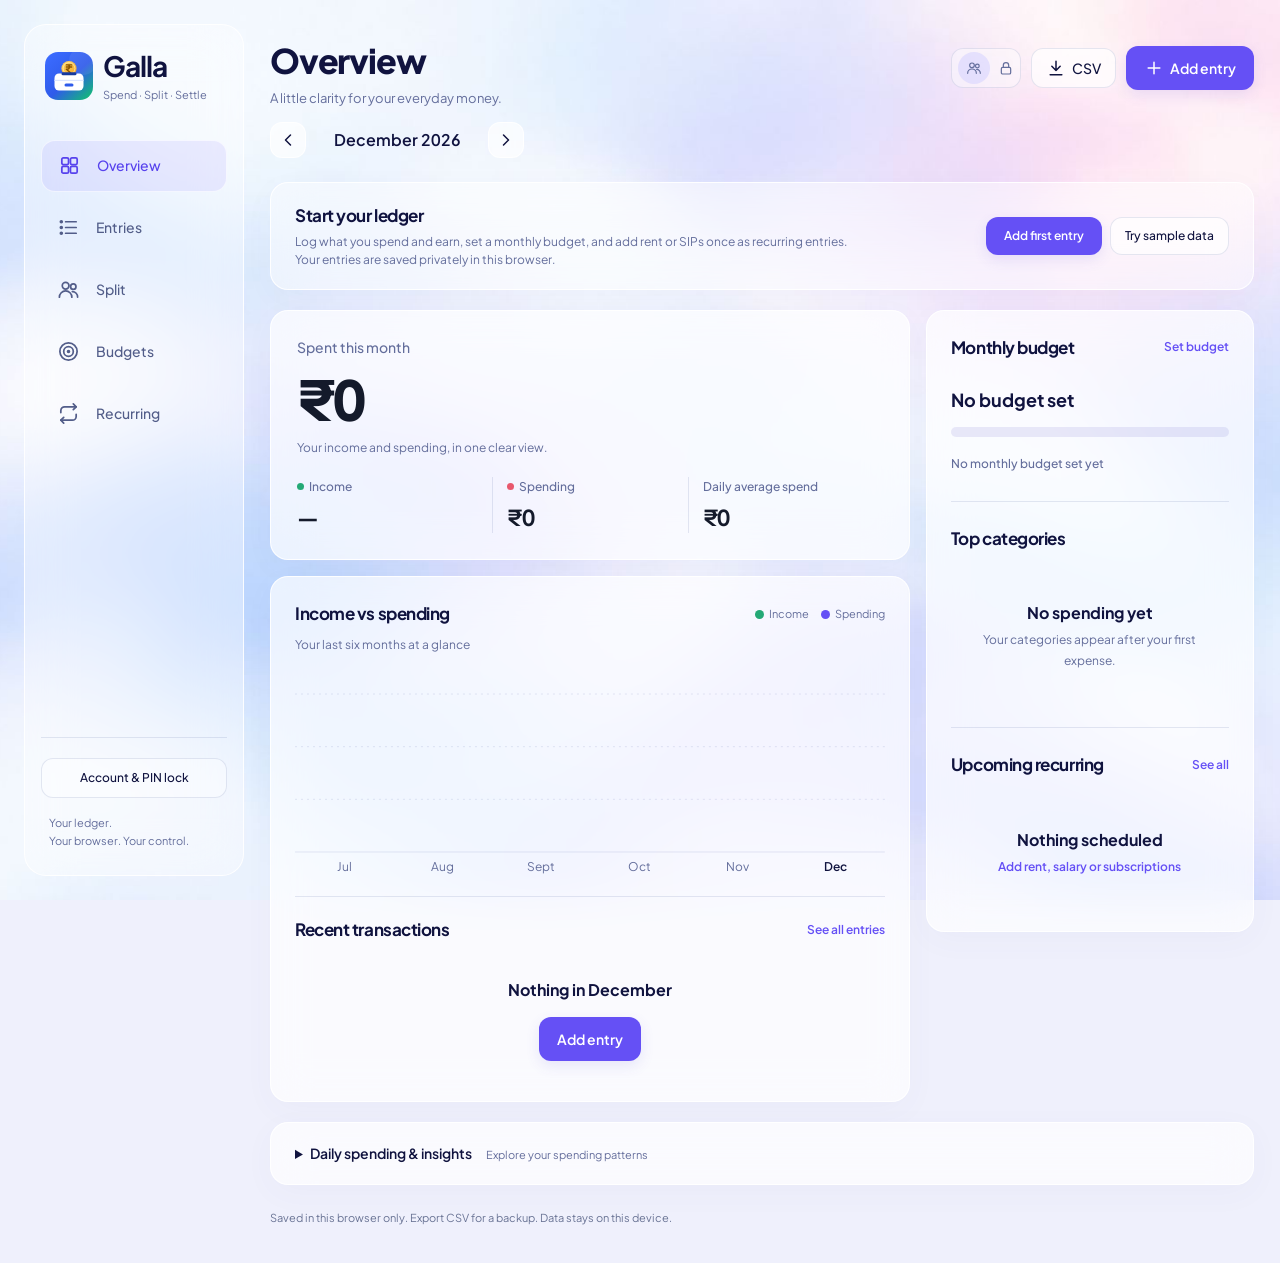
==== commit 4332431f: "Redesign Galla with responsive glass dashboard and SEO metadata" ====
--- a/index.html
+++ b/index.html
@@ -1,1408 +1,1429 @@
-<!doctype html>
-<html lang="en">
-<head>
-<meta charset="utf-8">
-<meta name="viewport" content="width=device-width,initial-scale=1,viewport-fit=cover">
-<meta name="description" content="Galla: track personal spending and split shared expenses with friends, in rupees.">
-<meta name="theme-color" content="#2F5BEA">
-<link rel="icon" type="image/svg+xml" href="assets/galla-logo.svg">
-<style>:root{color-scheme:light}body{margin:0;font:14px system-ui}img{max-width:100%}[hidden]{display:none!important}</style>
-</head>
-<body>
-<title>Galla</title>
-<link rel="preconnect" href="https://fonts.googleapis.com">
-<link rel="stylesheet" href="https://fonts.googleapis.com/css2?family=Plus+Jakarta+Sans:wght@400;500;600;700;800&display=swap">
-<style>
-/* Layout: light, airy app shell — pastel hero card, white floating cards, pill tabs; bottom nav + add button on phones, top tabs on desktop; add/edit in a bottom sheet. Single light theme by design. */
-:root{
-  color-scheme:light;
-  --bg:#F4F6FB; --surface:#FFFFFF; --surface-2:#F2F4F9; --ink:#141A2B; --muted:#6A7288; --line:#E5E8F0;
-  --accent:#2F5BEA; --accent-ink:#FFFFFF; --accent-soft:#EAF0FF; --hero:#EAF7F1; --hero-ink:#141A2B;
-  --mint:#DDF6EA; --sky:#E3ECFF; --marigold:#F5A524; --income:#12A150; --danger:#E5484D; --warn:#D98A06;
-  --shadow:0 1px 2px rgba(20,26,43,.04),0 6px 20px rgba(20,26,43,.06);
-  --display:"Plus Jakarta Sans",ui-sans-serif,system-ui,sans-serif;
-  --body:"Plus Jakarta Sans",ui-sans-serif,system-ui,sans-serif;
-  --mono:"Plus Jakarta Sans",ui-sans-serif,system-ui,sans-serif;
-}
-*{box-sizing:border-box}
-body{background:var(--bg);color:var(--ink);font:15px/1.5 var(--body);font-feature-settings:'tnum' 1;-webkit-tap-highlight-color:transparent}
-h1,h2,h3{font-family:var(--display);margin:0;text-wrap:balance}
-h2{font-size:18px;font-weight:700;letter-spacing:-.02em}
-h3{font-size:15px;font-weight:700}
-.num{font-family:var(--mono);font-variant-numeric:tabular-nums;letter-spacing:-.01em}
-.eyebrow{font-size:11px;letter-spacing:.12em;text-transform:uppercase;color:var(--muted);font-weight:600}
-button,input,select{font:inherit;color:inherit}
-button{cursor:pointer}
-:focus-visible{outline:2px solid var(--accent);outline-offset:2px}
-svg.i{width:20px;height:20px;flex:none}
-
-.app{max-width:1080px;margin:0 auto;padding:18px 16px 110px;display:grid;grid-template-columns:minmax(0,1fr);gap:18px}
-@media (min-width:1060px){.app{padding-bottom:48px}}
-
-/* header */
-.top{display:grid;gap:14px}
-.top-row{display:flex;justify-content:space-between;align-items:center;gap:12px}
-.top-row .brand{flex:1 1 auto;min-width:0}
-.top-row .brand h1,.top-row .tagline{white-space:nowrap;overflow:hidden;text-overflow:ellipsis}
-@media (max-width:520px){#exportBtn span{display:none}#exportBtn{padding:0;width:40px}.logo svg{width:40px;height:40px}}
-@media (max-width:360px){.tagline{display:none}}
-.brand{display:flex;align-items:center;gap:10px}
-.logo{display:inline-flex;flex:none}
-.logo svg{display:block;width:44px;height:44px;filter:drop-shadow(0 4px 10px rgba(47,91,234,.25))}
-.tagline{font-size:12px;color:var(--muted);font-weight:600;letter-spacing:.02em}
-.lock .logo svg{width:72px;height:72px}
-.lock-brand{display:flex;align-items:center;gap:8px;font-weight:800;font-size:18px;letter-spacing:-.03em;color:var(--ink)}
-.lock-brand .logo svg{width:28px;height:28px;filter:none}
-.brand h1{font-size:clamp(24px,5vw,30px);font-weight:800;letter-spacing:-.035em;line-height:1.1}
-.top-actions{display:flex;gap:8px;align-items:center;flex:none}
-.iconbtn{display:inline-flex;align-items:center;justify-content:center;gap:6px;height:40px;min-width:40px;padding:0 14px;border:1px solid var(--line);background:var(--surface);border-radius:99px;box-shadow:var(--shadow);font-weight:500;font-size:14px}
-.iconbtn:hover{background:var(--surface-2)}
-.primary{display:inline-flex;align-items:center;justify-content:center;gap:6px;background:var(--accent);color:var(--accent-ink);border:0;border-radius:99px;padding:0 18px;height:42px;font-weight:600;white-space:nowrap;box-shadow:0 6px 16px rgba(47,91,234,.25)}
-.primary:hover{filter:brightness(1.06)}
-.desk{display:none}
-@media (min-width:1060px){.desk{display:inline-flex}}
-.month-bar{display:flex;align-items:center;justify-content:space-between;gap:10px;flex-wrap:wrap}
-.month-nav{display:flex;align-items:center;gap:4px;background:var(--surface);border:1px solid var(--line);border-radius:99px;padding:4px;box-shadow:var(--shadow)}
-.month-nav button{border:0;background:var(--surface-2);width:34px;height:34px;border-radius:50%;display:grid;place-items:center}
-.month-nav button:hover{background:var(--surface-2)}
-.month-nav span{min-width:140px;text-align:center;font-weight:600;font-size:15px}
-.tabs{flex:none;display:none;gap:4px;background:var(--surface);border:1px solid var(--line);border-radius:99px;padding:4px;box-shadow:var(--shadow)}
-@media (min-width:1060px){.tabs{display:flex}}
-.tabs button{border:0;background:none;border-radius:99px;padding:7px 14px;font-weight:500;color:var(--muted);display:flex;gap:6px;align-items:center}
-.tabs button[aria-selected="true"]{background:var(--accent);color:var(--accent-ink)}
-.tabs svg.i{width:17px;height:17px}
-@media (min-width:1060px){.tabs svg.i{display:none}.tabs button{padding:7px 13px}.acct .nm{display:none}.acct{padding:0 4px}}
-
-/* bottom nav + fab */
-.bottom-nav{position:fixed;left:0;right:0;bottom:0;z-index:20;background:rgba(255,255,255,.92);backdrop-filter:blur(14px);-webkit-backdrop-filter:blur(14px);border-top:1px solid var(--line);display:grid;grid-template-columns:repeat(5,1fr);padding:6px 4px calc(6px + env(safe-area-inset-bottom,0px))}
-@media (min-width:1060px){.bottom-nav{display:none}}
-.bottom-nav button{border:0;background:none;display:grid;justify-items:center;gap:2px;font-size:11px;font-weight:500;color:var(--muted);padding:6px 0;border-radius:10px}
-.bottom-nav button[aria-selected="true"]{color:var(--accent)}
-.bottom-nav button[aria-selected="true"] svg{background:var(--accent-soft);color:var(--accent);border-radius:99px;padding:2px 12px;width:44px;box-sizing:content-box}
-.fab{position:fixed;right:16px;bottom:calc(78px + env(safe-area-inset-bottom,0px));z-index:21;width:58px;height:58px;border-radius:50%;border:0;background:var(--accent);color:var(--accent-ink);box-shadow:0 10px 24px rgba(47,91,234,.4);display:grid;place-items:center}
-.fab svg{width:26px;height:26px}
-@media (min-width:1060px){.fab{display:none}}
-
-/* cards */
-.card{background:var(--surface);border:1px solid rgba(229,232,240,.7);border-radius:22px;padding:20px;box-shadow:var(--shadow);min-width:0}
-.card-h{display:flex;justify-content:space-between;align-items:center;gap:10px;margin-bottom:12px;flex-wrap:wrap}
-.card-h .sub{font-size:13px;color:var(--muted)}
-.grid2{display:grid;grid-template-columns:1fr;gap:18px}
-@media (min-width:760px){.grid2{grid-template-columns:1fr 1fr}}
-.grid3{display:grid;grid-template-columns:1fr;gap:12px}
-@media (min-width:640px){.grid3{grid-template-columns:repeat(3,1fr)}}
-.panel{display:grid;gap:18px}
-
-/* hero */
-.hero{background:linear-gradient(135deg,var(--mint) 0%,#E9F4FF 55%,var(--sky) 100%);color:var(--hero-ink);border-radius:26px;padding:22px;display:grid;gap:18px;position:relative;overflow:hidden;box-shadow:var(--shadow)}
-.hero::after{content:"";position:absolute;right:-60px;top:-70px;width:220px;height:220px;border-radius:50%;background:radial-gradient(circle,rgba(47,91,234,.14),transparent 70%);pointer-events:none}
-.hero>*{position:relative;z-index:1}
-.hero .lbl{font-size:12.5px;color:var(--muted);font-weight:600}
-.hero .big{font-family:var(--display);font-weight:800;font-size:clamp(36px,9vw,52px);line-height:1.05;letter-spacing:-.045em;margin-top:4px}
-.hero .big.neg{color:var(--danger)}
-.hero-stats{display:grid;grid-template-columns:repeat(3,1fr);gap:10px}
-.hero-stat{background:rgba(255,255,255,.72);border:1px solid rgba(255,255,255,.9);border-radius:16px;padding:10px 12px;min-width:0;backdrop-filter:blur(6px)}
-.hero-stat .v{font-weight:700;font-size:clamp(14px,3.6vw,18px);white-space:nowrap;overflow:hidden;text-overflow:ellipsis;letter-spacing:-.02em}
-.hero-stat .l{font-size:11.5px;color:var(--muted);display:flex;align-items:center;gap:5px;font-weight:500}
-.hero-stat .l i{width:7px;height:7px;border-radius:50%;display:inline-block}
-.meter{height:10px;border-radius:99px;background:rgba(255,255,255,.8);overflow:hidden}
-.meter i{display:block;height:100%;background:linear-gradient(90deg,var(--income),var(--marigold));border-radius:99px;transition:width .5s}
-.meter.over i{background:var(--danger)}
-.budget-line{display:flex;flex-wrap:wrap;justify-content:space-between;gap:6px 12px;font-size:13px;margin-top:8px;color:var(--muted);font-weight:500}
-.hero .linkbtn{color:var(--accent);font-weight:600}
-.linkbtn{background:none;border:0;padding:0;text-decoration:underline;text-underline-offset:3px;font-size:13px;color:var(--accent)}
-
-/* welcome */
-.welcome{display:flex;flex-wrap:wrap;gap:14px;align-items:center;justify-content:space-between}
-.welcome p{margin:4px 0 0;color:var(--muted);max-width:52ch}
-.welcome .btns{display:flex;gap:8px;flex-wrap:wrap}
-.ghost{display:inline-flex;align-items:center;gap:6px;background:var(--surface);border:1px solid var(--line);border-radius:99px;padding:0 14px;height:40px;font-weight:500}
-.ghost:hover{background:var(--surface-2)}
-
-/* insights */
-.insight{display:grid;gap:4px}
-.insight .v{font-family:var(--display);font-weight:700;font-size:20px;letter-spacing:-.01em;overflow-wrap:anywhere}
-.insight .d{font-size:13px;color:var(--muted)}
-.up{color:var(--danger)} .down{color:var(--income)}
-
-/* donut */
-.donut-wrap{display:grid;grid-template-columns:150px 1fr;gap:18px;align-items:center}
-@media (max-width:420px){.donut-wrap{grid-template-columns:1fr;justify-items:center}}
-.donut svg{width:150px;height:150px;display:block}
-.legend{display:grid;gap:8px;width:100%;min-width:0}
-.legend-row{display:grid;grid-template-columns:12px 1fr auto;gap:8px;align-items:center;font-size:13.5px}
-.legend-row .sw{width:10px;height:10px;border-radius:3px}
-.legend-row .n{overflow:hidden;text-overflow:ellipsis;white-space:nowrap}
-.legend-row .a{color:var(--muted)}
-
-/* calendar */
-.cal{display:grid;grid-template-columns:repeat(7,1fr);gap:5px}
-.cal .dow{font-size:10.5px;color:var(--muted);text-align:center;font-weight:600;letter-spacing:.04em}
-.cal button{aspect-ratio:1;border:0;border-radius:8px;background:var(--surface-2);font-size:12px;font-family:var(--mono);display:grid;place-items:center;color:var(--ink);padding:0;max-width:100%}
-.cal button.today{outline:2px solid var(--marigold);outline-offset:-2px}
-.cal button.future{opacity:.4}
-.cal button.hot{color:var(--accent-ink)}
-.cal-key{display:flex;align-items:center;gap:6px;font-size:11.5px;color:var(--muted);margin-top:10px}
-.cal-key i{width:14px;height:10px;border-radius:3px;display:inline-block}
-
-/* trend */
-.trend svg{width:100%;height:auto;display:block}
-.key{display:flex;gap:14px;font-size:12px;color:var(--muted)}
-.key span{display:flex;align-items:center;gap:5px}
-.key i{width:10px;height:10px;border-radius:3px;display:inline-block}
-
-/* transactions */
-.filters{display:flex;gap:8px;flex-wrap:wrap;align-items:center}
-.search{position:relative;flex:1 1 200px;min-width:0}
-.search svg{position:absolute;left:10px;top:50%;transform:translateY(-50%);width:17px;height:17px;color:var(--muted)}
-.search input{width:100%;padding:9px 10px 9px 34px;border:1px solid var(--line);border-radius:99px;background:var(--surface)}
-select.sel{padding:9px 10px;border:1px solid var(--line);border-radius:10px;background:var(--surface);min-width:0;max-width:100%}
-.seg{display:inline-flex;background:var(--surface-2);border:1px solid var(--line);border-radius:99px;padding:3px;gap:2px}
-.seg button{border:0;background:none;padding:6px 13px;border-radius:99px;font-size:13.5px;font-weight:500;color:var(--muted)}
-.seg button[aria-pressed="true"]{background:var(--surface);color:var(--ink);box-shadow:0 1px 2px rgba(0,0,0,.08)}
-.chip{display:inline-flex;align-items:center;gap:6px;background:var(--accent-soft);border-radius:99px;padding:4px 6px 4px 12px;font-size:13px;font-weight:500}
-.chip button{border:0;background:none;display:grid;place-items:center;width:22px;height:22px;border-radius:50%}
-.chip svg{width:14px;height:14px}
-.filter-sum{display:flex;justify-content:space-between;flex-wrap:wrap;gap:8px;font-size:13px;color:var(--muted);margin-top:12px}
-.day{margin-top:16px}
-.day-h{display:flex;justify-content:space-between;font-size:12px;color:var(--muted);font-weight:600;letter-spacing:.04em;text-transform:uppercase;padding-bottom:6px;border-bottom:1px solid var(--line)}
-.tx{display:grid;grid-template-columns:42px 1fr auto;gap:12px;align-items:center;padding:10px 4px;border-bottom:1px solid var(--line);border-radius:10px;cursor:pointer;width:100%;background:none;border-left:0;border-right:0;border-top:0;text-align:left}
-.tx:hover{background:var(--surface-2)}
-.tx:last-child{border-bottom:0}
-.cat-ic{width:42px;height:42px;border-radius:14px;display:grid;place-items:center}
-.cat-ic svg{width:20px;height:20px}
-.tx .t{min-width:0}
-.tx .d{font-weight:500;overflow-wrap:anywhere;display:flex;align-items:center;gap:6px;flex-wrap:wrap}
-.tx .m{font-size:12.5px;color:var(--muted)}
-.tx .amt{font-family:var(--mono);font-weight:600;font-variant-numeric:tabular-nums;white-space:nowrap}
-.tx .amt.in{color:var(--income)}
-.tag{font-size:10.5px;padding:1px 7px;border-radius:99px;background:var(--surface-2);border:1px solid var(--line);color:var(--muted);font-weight:500;display:inline-flex;gap:3px;align-items:center}
-.tag svg{width:11px;height:11px}
-.empty{text-align:center;padding:30px 12px;color:var(--muted)}
-.empty strong{display:block;color:var(--ink);font-family:var(--display);font-size:18px;margin-bottom:4px}
-.empty .btns{display:flex;gap:8px;justify-content:center;flex-wrap:wrap;margin-top:14px}
-
-/* budgets */
-.bud{display:grid;grid-template-columns:40px 1fr;gap:12px;padding:12px 0;border-bottom:1px solid var(--line);align-items:center}
-.bud:last-child{border-bottom:0}
-.bud .top{display:flex;justify-content:space-between;gap:8px;align-items:center;flex-wrap:wrap}
-.bud .n{font-weight:500}
-.bud .bar{height:8px;border-radius:99px;background:var(--surface-2);overflow:hidden;margin:7px 0 4px}
-.bud .bar i{display:block;height:100%;border-radius:99px}
-.bud .meta{display:flex;justify-content:space-between;gap:8px;font-size:12.5px;color:var(--muted);flex-wrap:wrap}
-.limit{display:flex;align-items:center;gap:4px;font-size:13px;color:var(--muted)}
-.limit input{width:96px;padding:5px 8px;border:1px solid var(--line);border-radius:8px;background:var(--surface-2);text-align:right;font-family:var(--mono)}
-.status{font-size:11px;font-weight:600;padding:2px 8px;border-radius:99px}
-.status.ok{background:color-mix(in srgb,var(--income) 16%,transparent);color:var(--income)}
-.status.near{background:color-mix(in srgb,var(--warn) 18%,transparent);color:var(--warn)}
-.status.over{background:color-mix(in srgb,var(--danger) 16%,transparent);color:var(--danger)}
-.overall{display:flex;gap:10px;align-items:center;flex-wrap:wrap}
-.overall input{width:150px;padding:9px 10px;border:1px solid var(--line);border-radius:10px;background:var(--surface-2);font-family:var(--mono)}
-
-/* recurring */
-.rule{display:grid;grid-template-columns:40px 1fr auto;gap:12px;align-items:center;padding:12px 0;border-bottom:1px solid var(--line)}
-.rule:last-child{border-bottom:0}
-.rule .d{font-weight:500;overflow-wrap:anywhere}
-.rule .m{font-size:12.5px;color:var(--muted)}
-.rule .acts{display:flex;gap:6px;align-items:center}
-.rule.paused{opacity:.55}
-.smallbtn{border:1px solid var(--line);background:var(--surface);border-radius:8px;padding:4px 10px;font-size:13px}
-.smallbtn.danger{color:var(--danger)}
-.note{font-size:13.5px;color:var(--muted);margin:0 0 6px;max-width:62ch}
-
-/* sheet */
-.scrim{position:fixed;inset:0;z-index:40;background:rgba(6,20,17,.45);display:flex;align-items:flex-end;justify-content:center}
-@media (min-width:640px){.scrim{align-items:center;padding:16px}}
-.sheet{background:var(--surface);width:100%;max-width:540px;border-radius:28px 28px 0 0;max-height:92dvh;overflow:auto;padding:10px 18px calc(18px + env(safe-area-inset-bottom,0px));animation:up .22s ease-out}
-@media (min-width:640px){.sheet{border-radius:20px;padding:18px 22px 22px}}
-@keyframes up{from{transform:translateY(24px);opacity:.4}to{transform:none;opacity:1}}
-.grab{width:40px;height:4px;border-radius:99px;background:var(--line);margin:0 auto 12px}
-@media (min-width:640px){.grab{display:none}}
-.sheet-h{display:flex;justify-content:space-between;align-items:center;margin-bottom:14px}
-.sheet form{display:grid;gap:14px}
-.amount-field{display:flex;align-items:baseline;gap:6px;border-bottom:2px solid var(--line);padding-bottom:6px}
-.amount-field:focus-within{border-color:var(--accent)}
-.amount-field span{font-family:var(--display);font-size:30px;font-weight:700;color:var(--muted)}
-.amount-field input::-webkit-outer-spin-button,.amount-field input::-webkit-inner-spin-button{-webkit-appearance:none;margin:0}
-.amount-field input{letter-spacing:-.04em;-moz-appearance:textfield;appearance:textfield;border:0;background:none;font-family:var(--display);font-size:40px;font-weight:800;width:100%;min-width:0;letter-spacing:-.02em;outline:none}
-.quick{display:flex;gap:6px;flex-wrap:wrap}
-.quick button{border:1px solid var(--line);background:var(--surface-2);border-radius:99px;padding:4px 12px;font-size:13px;font-family:var(--mono)}
-.fl{display:grid;gap:5px;font-size:12.5px;color:var(--muted);font-weight:500;min-width:0}
-.fl input,.fl select{padding:10px 11px;border:1px solid var(--line);border-radius:10px;background:var(--surface-2);width:100%;min-width:0;font-size:15px;color:var(--ink)}
-.row2{display:grid;grid-template-columns:1fr 1fr;gap:10px}
-.catgrid{display:grid;grid-template-columns:repeat(auto-fill,minmax(88px,1fr));gap:6px}
-.catgrid label{display:grid;justify-items:center;gap:4px;padding:8px 4px;border:1px solid var(--line);border-radius:12px;font-size:11.5px;text-align:center;cursor:pointer;line-height:1.2;color:var(--ink)}
-.catgrid input{position:absolute;opacity:0;pointer-events:none}
-.catgrid label:has(input:checked){border-color:var(--accent);background:var(--accent-soft)}
-.catgrid label:has(input:focus-visible){outline:2px solid var(--accent)}
-.catgrid .cat-ic{width:34px;height:34px;border-radius:10px}
-.check{display:flex;gap:10px;align-items:flex-start;font-size:14px;padding:10px 12px;border:1px solid var(--line);border-radius:12px;background:var(--surface-2);cursor:pointer}
-.check input{margin-top:3px;accent-color:var(--accent);width:17px;height:17px}
-.check small{display:block;color:var(--muted);font-size:12.5px}
-.sheet-actions{display:flex;gap:8px}
-.sheet-actions .primary{flex:1;height:48px;font-size:16px}
-.dangerbtn{border:1px solid var(--line);background:none;color:var(--danger);border-radius:10px;padding:0 14px;height:48px;font-weight:500}
-.dangerbtn.confirm{background:var(--danger);color:#fff;border-color:var(--danger)}
-
-/* split */
-.av{width:40px;height:40px;border-radius:50%;display:grid;place-items:center;font-weight:700;font-family:var(--display);font-size:14px;flex:none;letter-spacing:-.02em}
-.av.sm{width:28px;height:28px;font-size:10.5px}
-.av.lg{width:52px;height:52px;font-size:18px}
-.person{display:grid;grid-template-columns:40px 1fr auto;gap:12px;align-items:center;padding:10px 4px;width:100%;background:none;border:0;border-bottom:1px solid var(--line);text-align:left;border-radius:10px}
-.person:hover{background:var(--surface-2)}
-.person:last-child{border-bottom:0}
-.person .n{font-weight:500;overflow-wrap:anywhere}
-.person .m{font-size:12.5px;color:var(--muted)}
-.bal{text-align:right;font-size:11.5px;color:var(--muted);white-space:nowrap}
-.bal b{display:block;font-family:var(--mono);font-size:15px;font-weight:600;color:var(--ink)}
-.bal.pos b{color:var(--income)} .bal.neg b{color:var(--danger)}
-.groups{display:grid;gap:10px;grid-template-columns:repeat(auto-fill,minmax(230px,1fr))}
-.group{border:1px solid var(--line);border-radius:18px;padding:16px;background:linear-gradient(160deg,var(--surface-2),var(--surface));text-align:left;display:grid;gap:10px;width:100%}
-.group:hover{border-color:var(--accent)}
-.group .gn{font-family:var(--display);font-weight:700;font-size:16px;overflow-wrap:anywhere}
-.group .gm{display:flex;justify-content:space-between;align-items:center;gap:8px;font-size:12.5px;color:var(--muted)}
-.stack{display:flex}
-.stack .av{margin-left:-4px;box-shadow:0 0 0 2px var(--surface)}
-.stack .av:first-child{margin-left:0}
-.pos-t{color:var(--income)} .neg-t{color:var(--danger)}
-.splitbox{display:grid;gap:12px;padding:12px;border:1px solid var(--line);border-radius:12px;background:var(--surface-2)}
-.pchips{display:flex;flex-wrap:wrap;gap:6px}
-.pchips label{display:inline-flex;align-items:center;gap:6px;border:1px solid var(--line);border-radius:99px;padding:3px 11px 3px 3px;font-size:13px;cursor:pointer;background:var(--surface);color:var(--ink)}
-.pchips input{position:absolute;opacity:0;pointer-events:none}
-.pchips label:has(input:checked){border-color:var(--accent);background:var(--accent-soft)}
-.pchips label:has(input:focus-visible){outline:2px solid var(--accent)}
-.shares{display:grid;gap:6px}
-.share-row{display:grid;grid-template-columns:1fr 110px;gap:8px;align-items:center;font-size:14px;color:var(--ink)}
-.share-row>span{display:flex;gap:8px;align-items:center;min-width:0}
-.share-row input{padding:7px 9px;border:1px solid var(--line);border-radius:8px;background:var(--surface);text-align:right;font-family:var(--mono);width:100%}
-.share-row .calc{font-family:var(--mono);text-align:right;color:var(--muted)}
-.remain{font-size:12.5px;color:var(--muted)} .remain.bad{color:var(--danger)}
-.inline-add{display:flex;gap:6px;flex-wrap:wrap}
-.inline-add input{flex:1 1 140px;min-width:0;padding:8px 10px;border:1px solid var(--line);border-radius:8px;background:var(--surface)}
-.dsec{display:grid;gap:8px;padding:14px 0;border-top:1px solid var(--line)}
-.dsec:first-of-type{border-top:0}
-.dsec h3{font-size:14px}
-.dhead{display:flex;gap:12px;align-items:center;min-width:0}
-.dhead .t{min-width:0}
-.dhead h2{overflow-wrap:anywhere}
-.dstatus{font-size:14px;color:var(--muted)}
-.hist{display:grid;grid-template-columns:1fr auto;gap:10px;align-items:center;padding:8px 0;border-bottom:1px dashed var(--line);font-size:14px}
-.hist:last-child{border-bottom:0}
-.hist .m{font-size:12px;color:var(--muted)}
-.hist .r{display:flex;gap:6px;align-items:center;font-family:var(--mono);white-space:nowrap}
-.suggest{display:grid;grid-template-columns:auto 1fr auto;gap:10px;align-items:center;padding:8px 0;border-bottom:1px dashed var(--line);font-size:14px}
-.suggest:last-child{border-bottom:0}
-.upi{display:flex;gap:8px;align-items:center;font-size:13px;color:var(--muted);flex-wrap:wrap}
-.upi code{font-family:var(--mono);color:var(--ink);background:var(--surface-2);padding:2px 6px;border-radius:6px;overflow-wrap:anywhere}
-.acct{display:inline-flex;align-items:center;gap:8px;height:40px;padding:0 12px 0 4px;border:1px solid var(--line);background:var(--surface);border-radius:99px;box-shadow:var(--shadow);font-weight:600;font-size:14px;max-width:190px}
-.acct .av{width:32px;height:32px;font-size:12px}
-.acct .nm{overflow:hidden;text-overflow:ellipsis;white-space:nowrap}
-.acct svg.i{width:16px;height:16px;color:var(--muted)}
-@media (max-width:420px){.acct .nm{display:none}.acct{padding:0 4px}}
-.lock{position:fixed;inset:0;z-index:80;background:linear-gradient(160deg,var(--mint),#EEF5FF 50%,var(--sky));display:grid;place-items:center;padding:24px 16px calc(24px + env(safe-area-inset-bottom,0px))}
-.lock-box{width:100%;max-width:340px;display:grid;gap:18px;justify-items:center;text-align:center}
-.lock-box h1{font-size:26px;font-weight:800;letter-spacing:-.035em}
-.lock-box p{margin:0;color:var(--muted);font-size:14px}
-.lock .av.lg{width:64px;height:64px;font-size:22px;box-shadow:0 6px 18px rgba(20,26,43,.1)}
-.dots{display:flex;gap:14px;height:18px}
-.dots i{width:14px;height:14px;border-radius:50%;border:2px solid var(--accent);transition:background .15s}
-.dots i.on{background:var(--accent)}
-.dots.err{animation:shake .35s}
-.dots.err i{border-color:var(--danger)}
-@keyframes shake{25%{transform:translateX(-8px)}50%{transform:translateX(8px)}75%{transform:translateX(-4px)}}
-.keypad{display:grid;grid-template-columns:repeat(3,72px);gap:14px;justify-content:center}
-.keypad button{width:72px;height:72px;border-radius:50%;border:0;background:rgba(255,255,255,.85);font-size:26px;font-weight:600;box-shadow:var(--shadow);color:var(--ink)}
-.keypad button:active{background:var(--accent-soft)}
-.keypad button.blank{visibility:hidden}
-.keypad button.bk{background:none;box-shadow:none;font-size:15px;color:var(--muted)}
-.lock-msg{min-height:20px;font-size:13.5px;color:var(--danger);font-weight:500}
-.lock-loading{color:var(--muted);font-weight:500}
-.pinrow{display:grid;grid-template-columns:1fr 1fr;gap:10px}
-.pinrow input{padding:10px 12px;border:1px solid var(--line);border-radius:12px;background:var(--surface-2);font-size:18px;letter-spacing:.4em;text-align:center;width:100%;min-width:0}
-.statusline{font-size:12px;color:var(--muted);text-align:center}
-.toast{position:fixed;left:50%;top:calc(12px + env(safe-area-inset-top,0px));bottom:auto;transform:translate(-50%,-8px);max-width:calc(100% - 32px);text-align:center;box-shadow:0 8px 24px rgba(20,26,43,.18);border-radius:99px;background:var(--ink);color:var(--bg);padding:9px 16px;border-radius:10px;font-size:14px;opacity:0;transition:opacity .2s,transform .2s;pointer-events:none;z-index:90;white-space:normal}
-.toast.show{transform:translate(-50%,0)}
-.toast.show{opacity:1}
-@media (prefers-reduced-motion:reduce){*{transition:none!important;animation:none!important}}
-</style>
-
-<div class="app">
-  <header class="top">
-    <div class="top-row">
-      <div class="brand"><span class="logo" id="brandLogo"></span><div><h1>Galla</h1><div class="tagline">Spend · Split · Settle</div></div></div>
-      <nav class="tabs" id="topTabs" role="tablist" aria-label="Sections"></nav>
-      <div class="top-actions">
-        <button class="acct" id="acctBtn" aria-label="Account and PIN lock"><span id="acctAv"></span><span class="nm" id="acctName">Account</span><svg class="i" data-i="lock"></svg></button>
-        <button class="iconbtn" id="exportBtn" hidden title="Export all entries as CSV" aria-label="Export CSV"><svg class="i" data-i="download"></svg><span>CSV</span></button>
-        <button class="primary desk" id="addBtnDesk"><svg class="i" data-i="plus"></svg>Add entry</button>
-      </div>
-    </div>
-    <div class="month-bar" id="monthBar">
-      <div class="month-nav" aria-label="Choose month">
-        <button id="prevM" aria-label="Previous month"><svg class="i" data-i="chevL"></svg></button>
-        <span id="monthLabel">—</span>
-        <button id="nextM" aria-label="Next month"><svg class="i" data-i="chevR"></svg></button>
-      </div>
-      <button class="linkbtn" id="thisMonth" hidden>Back to this month</button>
-    </div>
-  </header>
-
-  <main>
-    <!-- OVERVIEW -->
-    <section class="panel" data-panel="overview">
-      <div class="card welcome" id="welcome" hidden>
-        <div><h2>Start your ledger</h2><p>Log what you spend and earn, set a monthly budget, and add rent or SIPs once as recurring entries. Everything saves to your account.</p></div>
-        <div class="btns"><button class="primary" data-add>Add first entry</button><button class="ghost" data-sample>Try sample data</button></div>
-      </div>
-
-      <div class="hero">
-        <div>
-          <div class="lbl" id="balLbl">Left this month</div>
-          <div class="big num" id="balance">₹0</div>
-        </div>
-        <div class="hero-stats">
-          <div class="hero-stat"><div class="l"><i style="background:var(--income)"></i>Income</div><div class="v" id="hIncome">₹0</div></div>
-          <div class="hero-stat"><div class="l"><i style="background:var(--marigold)"></i>Spent</div><div class="v" id="hSpent">₹0</div></div>
-          <div class="hero-stat" title="Average day-to-day spending. Leaves out rent, investments and recurring payments."><div class="l">Daily spend</div><div class="v" id="hDaily">₹0</div></div>
-        </div>
-        <div>
-          <div class="meter" id="meter"><i style="width:0"></i></div>
-          <div class="budget-line"><span id="budgetText">No monthly budget set</span><button class="linkbtn" data-goto="budgets">Budgets</button></div>
-        </div>
-      </div>
-
-      <div class="grid3" id="insights"></div>
-
-      <div class="grid2">
-        <section class="card">
-          <div class="card-h"><h2>Where it went</h2><span class="sub" id="donutSub"></span></div>
-          <div id="donut"></div>
-        </section>
-        <section class="card">
-          <div class="card-h"><h2>Daily spending</h2><span class="sub">Tap a day to see entries</span></div>
-          <div id="cal"></div>
-        </section>
-      </div>
-
-      <section class="card">
-        <div class="card-h"><h2>Last 6 months</h2><div class="key"><span><i style="background:var(--income)"></i>Income</span><span><i style="background:var(--accent)"></i>Spent</span></div></div>
-        <div class="trend" id="trend"></div>
-      </section>
-
-      <section class="card">
-        <div class="card-h"><h2>Recent</h2><button class="linkbtn" data-goto="transactions">See all</button></div>
-        <div id="recent"></div>
-      </section>
-    </section>
-
-    <!-- TRANSACTIONS -->
-    <section class="panel" data-panel="transactions" hidden>
-      <section class="card">
-        <div class="filters">
-          <div class="search"><svg class="i" data-i="search"></svg><input id="search" type="search" placeholder="Search description or category" aria-label="Search entries"></div>
-          <div class="seg" id="typeSeg" role="group" aria-label="Entry type">
-            <button data-type="" aria-pressed="true">All</button><button data-type="expense" aria-pressed="false">Spent</button><button data-type="income" aria-pressed="false">Income</button>
-          </div>
-          <select class="sel" id="catFilter" aria-label="Filter by category"><option value="">All categories</option></select>
-        </div>
-        <div id="dayChip"></div>
-        <div class="filter-sum" id="filterSum"></div>
-        <div id="list"></div>
-        <div id="sampleRemove" hidden style="margin-top:14px;text-align:center"><button class="linkbtn" id="removeSamples">Remove all sample entries</button></div>
-      </section>
-    </section>
-
-    <!-- SPLIT -->
-    <section class="panel" data-panel="split" hidden>
-      <div class="hero">
-        <div><div class="lbl">Across all friends, you are</div><div class="big" id="sNet" style="font-size:clamp(30px,7vw,44px)">all settled up</div></div>
-        <div class="hero-stats" style="grid-template-columns:repeat(2,1fr)">
-          <div class="hero-stat"><div class="l"><i style="background:var(--income)"></i>Owed to you</div><div class="v" id="sOwed">₹0</div></div>
-          <div class="hero-stat"><div class="l"><i style="background:var(--danger)"></i>You owe</div><div class="v" id="sOwe">₹0</div></div>
-        </div>
-      </div>
-      <section class="card">
-        <div class="card-h"><h2>Groups</h2><button class="ghost" id="newGroup"><svg class="i" data-i="plus"></svg>New group</button></div>
-        <div id="groups"></div>
-      </section>
-      <section class="card">
-        <div class="card-h"><h2>Friends</h2><button class="ghost" id="newFriend"><svg class="i" data-i="plus"></svg>Add friend</button></div>
-        <div id="friends"></div>
-      </section>
-      <section class="card">
-        <div class="card-h"><h2>Recent activity</h2><button class="primary" id="addShared"><svg class="i" data-i="plus"></svg>Add shared expense</button></div>
-        <div id="splitActivity"></div>
-      </section>
-    </section>
-
-    <!-- BUDGETS -->
-    <section class="panel" data-panel="budgets" hidden>
-      <section class="card">
-        <div class="card-h"><h2>Monthly budget</h2><span class="sub">Applies to every month</span></div>
-        <div class="overall">
-          <label class="limit" for="overallBudget">₹ <input id="overallBudget" type="number" min="0" step="500" inputmode="numeric" placeholder="40000"></label>
-          <span class="note" id="overallNote" style="margin:0"></span>
-        </div>
-      </section>
-      <section class="card">
-        <div class="card-h"><h2>Category limits</h2><span class="sub" id="budMonth"></span></div>
-        <p class="note">Set a limit for the categories you want to watch. Leave the rest blank.</p>
-        <div id="budList"></div>
-      </section>
-    </section>
-
-    <!-- RECURRING -->
-    <section class="panel" data-panel="recurring" hidden>
-      <section class="card">
-        <div class="card-h"><h2>Recurring every month</h2><button class="primary" id="addRule"><svg class="i" data-i="plus"></svg>New</button></div>
-        <p class="note">Rent, salary, SIPs, subscriptions and EMIs. Each one is logged automatically on its day, every month. Pause one to stop it without losing it.</p>
-        <div id="rules"></div>
-      </section>
-    </section>
-  </main>
-  <div class="statusline" id="status">Loading your ledger…</div>
-</div>
-
-<nav class="bottom-nav" id="bottomNav" role="tablist" aria-label="Sections"></nav>
-<button class="fab" id="fab" aria-label="Add entry"><svg class="i" data-i="plus"></svg></button>
-
-<div class="scrim" id="scrim" hidden>
-  <div class="sheet" role="dialog" aria-modal="true" aria-labelledby="sheetTitle">
-    <div class="grab"></div>
-    <div class="sheet-h"><h2 id="sheetTitle">Add entry</h2><button class="iconbtn" id="closeSheet" aria-label="Close"><svg class="i" data-i="x"></svg></button></div>
-    <form id="form" autocomplete="off">
-      <div class="seg" id="formType" role="group" aria-label="Entry type" style="justify-self:start">
-        <button type="button" data-type="expense" aria-pressed="true">Expense</button><button type="button" data-type="income" aria-pressed="false">Income</button>
-      </div>
-      <div>
-        <label class="amount-field" for="fAmount"><span>₹</span><input id="fAmount" type="number" inputmode="decimal" min="0" step="0.01" placeholder="0" required aria-label="Amount in rupees"></label>
-        <div class="quick" id="quick" style="margin-top:10px"></div>
-      </div>
-      <label class="fl">What for<input id="fDesc" type="text" maxlength="80" placeholder="Lunch at office canteen" required></label>
-      <div class="fl"><span>Category</span><div class="catgrid" id="catGrid" role="radiogroup" aria-label="Category"></div></div>
-      <div id="splitWrap" style="display:grid;gap:10px">
-        <label class="check"><input type="checkbox" id="fSplit"><span>Split with friends<small>Share this with a group or friends. Only your share counts as your spending.</small></span></label>
-        <div class="splitbox" id="splitBox" hidden>
-          <div class="row2">
-            <label class="fl">Group<select id="fGroup"></select></label>
-            <label class="fl">Paid by<select id="fPaidBy"></select></label>
-          </div>
-          <div class="fl"><span>Split between</span><div class="pchips" id="pChips"></div></div>
-          <div class="inline-add"><input id="quickFriend" placeholder="Add someone new by name" maxlength="40" aria-label="New friend name"><button type="button" class="smallbtn" id="quickFriendBtn">Add</button></div>
-          <div class="seg" id="splitMode" role="group" aria-label="How to split" style="justify-self:start"><button type="button" data-m="equal" aria-pressed="true">Equally</button><button type="button" data-m="exact" aria-pressed="false">Exact ₹</button><button type="button" data-m="pct" aria-pressed="false">Percent</button></div>
-          <div class="shares" id="shares"></div>
-          <div class="remain" id="remain"></div>
-        </div>
-      </div>
-      <div class="row2">
-        <label class="fl">Paid via<select id="fPay"><option>UPI</option><option>Card</option><option>Cash</option><option>Net banking</option><option>Auto-debit</option></select></label>
-        <label class="fl">Date<input id="fDate" type="date" required></label>
-      </div>
-      <label class="check" id="repeatWrap"><input type="checkbox" id="fRepeat"><span>Repeat every month<small id="repeatHint">Logged automatically on this day each month</small></span></label>
-      <div class="sheet-actions"><button type="button" class="dangerbtn" id="deleteBtn" hidden>Delete</button><button class="primary" id="submitBtn" type="submit">Add expense</button></div>
-    </form>
-  </div>
-</div>
-<div class="scrim" id="scrim2" hidden>
-  <div class="sheet" role="dialog" aria-modal="true" aria-label="Details"><div class="grab"></div><div id="detail"></div></div>
-</div>
-<div class="lock" id="lock" role="dialog" aria-modal="true" aria-label="Unlock Galla">
-  <div class="lock-box" id="lockBox"><span class="logo" id="lockLogo"></span><div class="lock-loading">Opening Galla…</div></div>
-</div>
-<div class="toast" id="toast" role="status" aria-live="polite"></div>
-
-<script>
-// ---------- constants ----------
-const ICONS={
-  food:'<path d="M7 3v8M5 3v5a2 2 0 0 0 4 0V3M7 11v10M17 3c-2 0-3 2-3 5s1 4 3 4v9"/>',
-  basket:'<path d="M3 9h18l-2 11H5z"/><path d="M8 9l4-6 4 6M9 13v4M15 13v4"/>',
-  car:'<path d="M4 16v-4l2-5h12l2 5v4z"/><circle cx="8" cy="16.5" r="1.8"/><circle cx="16" cy="16.5" r="1.8"/><path d="M4 12h16"/>',
-  home:'<path d="M3 11l9-7 9 7"/><path d="M5 10v10h14V10"/><path d="M10 20v-6h4v6"/>',
-  bolt:'<path d="M13 2L4 14h7l-1 8 9-12h-7z"/>',
-  bag:'<path d="M5 8h14l-1 13H6z"/><path d="M9 8a3 3 0 0 1 6 0"/>',
-  heart:'<path d="M12 20s-8-4.8-8-10.5A4.5 4.5 0 0 1 12 7a4.5 4.5 0 0 1 8 2.5C20 15.2 12 20 12 20z"/>',
-  film:'<rect x="3" y="5" width="18" height="14" rx="2"/><path d="M7 5v14M17 5v14M3 12h4M17 12h4"/>',
-  globe:'<circle cx="12" cy="12" r="9"/><path d="M3 12h18M12 3c3 3 3 15 0 18M12 3c-3 3-3 15 0 18"/>',
-  book:'<path d="M4 5a2 2 0 0 1 2-2h14v16H6a2 2 0 0 0-2 2z"/><path d="M4 21V5M9 7h7"/>',
-  chart:'<path d="M4 20V10M10 20V4M16 20v-7M22 20H2"/>',
-  dots:'<circle cx="6" cy="12" r="1.3"/><circle cx="12" cy="12" r="1.3"/><circle cx="18" cy="12" r="1.3"/>',
-  brief:'<rect x="3" y="7" width="18" height="13" rx="2"/><path d="M9 7V5h6v2M3 13h18"/>',
-  laptop:'<rect x="5" y="5" width="14" height="10" rx="1.5"/><path d="M3 19h18"/>',
-  pct:'<path d="M19 5L5 19"/><circle cx="7" cy="7" r="2.2"/><circle cx="17" cy="17" r="2.2"/>',
-  back:'<path d="M9 14L4 9l5-5"/><path d="M4 9h11a5 5 0 0 1 0 10h-3"/>',
-  gift:'<rect x="3" y="8" width="18" height="5" rx="1"/><path d="M5 13v8h14v-8M12 8v13M12 8S10 3 7.5 4.5 9 8 12 8zM12 8s2-5 4.5-3.5S15 8 12 8z"/>',
-  plus:'<path d="M12 5v14M5 12h14"/>',
-  grid:'<rect x="4" y="4" width="7" height="7" rx="1.5"/><rect x="13" y="4" width="7" height="7" rx="1.5"/><rect x="4" y="13" width="7" height="7" rx="1.5"/><rect x="13" y="13" width="7" height="7" rx="1.5"/>',
-  list:'<path d="M9 6h11M9 12h11M9 18h11"/><circle cx="4.5" cy="6" r="1"/><circle cx="4.5" cy="12" r="1"/><circle cx="4.5" cy="18" r="1"/>',
-  target:'<circle cx="12" cy="12" r="9"/><circle cx="12" cy="12" r="5"/><circle cx="12" cy="12" r="1"/>',
-  repeat:'<path d="M17 2l3 3-3 3"/><path d="M4 11V9a4 4 0 0 1 4-4h12"/><path d="M7 22l-3-3 3-3"/><path d="M20 13v2a4 4 0 0 1-4 4H4"/>',
-  download:'<path d="M12 4v11M7 10l5 5 5-5M5 20h14"/>',
-  search:'<circle cx="11" cy="11" r="7"/><path d="M20 20l-4-4"/>',
-  chevL:'<path d="M15 6l-6 6 6 6"/>', chevR:'<path d="M9 6l6 6-6 6"/>',
-  x:'<path d="M6 6l12 12M18 6L6 18"/>',
-  lock:'<rect x="5" y="11" width="14" height="10" rx="2"/><path d="M8 11V8a4 4 0 0 1 8 0v3"/>',
-  users:'<circle cx="9" cy="8" r="3.5"/><path d="M2.5 20a6.5 6.5 0 0 1 13 0"/><circle cx="17" cy="9" r="2.8"/><path d="M16 14.2A5.5 5.5 0 0 1 21.5 20"/>',
-  swap:'<path d="M7 4L3 8l4 4M3 8h14M17 12l4 4-4 4M21 16H7"/>'
-};
-let _logoN=0;
-const LOGO_INNER='<defs><linearGradient id="gBg" x1="4" y1="2" x2="44" y2="46" gradientUnits="userSpaceOnUse"><stop offset="0" stop-color="#3B6BFF"/><stop offset=".55" stop-color="#2F5BEA"/><stop offset="1" stop-color="#14B87A"/></linearGradient><linearGradient id="gCoin" x1="17" y1="8" x2="31" y2="24" gradientUnits="userSpaceOnUse"><stop offset="0" stop-color="#FFD866"/><stop offset="1" stop-color="#F5A524"/></linearGradient></defs><rect width="48" height="48" rx="13" fill="url(#gBg)"/><circle cx="38" cy="9" r="14" fill="#FFFFFF" opacity=".08"/><circle cx="24" cy="16.5" r="7.6" fill="url(#gCoin)"/><circle cx="24" cy="16.5" r="5.9" fill="none" stroke="#FFF3C4" stroke-width=".8" opacity=".8"/><path d="M21.3 12.9h5.4M21.3 15h5.4M22.3 12.9c2.9 0 2.9 4.3 0 4.3h-1l3.9 3.3" fill="none" stroke="#8A5300" stroke-width="1.35" stroke-linecap="round" stroke-linejoin="round"/><rect x="9.5" y="21.5" width="29" height="17" rx="4.5" fill="#FFFFFF"/><rect x="16.5" y="20.3" width="15" height="3" rx="1.5" fill="#173A9E"/><path d="M9.5 28.4h29" stroke="#DCE6FF" stroke-width="1.2"/><rect x="19.5" y="31.4" width="9" height="3" rx="1.5" fill="#2F5BEA"/>';
-function logo(label="Galla"){const n=++_logoN;return `<svg viewBox="0 0 48 48" role="img" aria-label="${label}">${LOGO_INNER.replace(/gBg/g,'gBg'+n).replace(/gCoin/g,'gCoin'+n)}</svg>`}
-const svg=(n,cls="i")=>`<svg class="${cls}" viewBox="0 0 24 24" fill="none" stroke="currentColor" stroke-width="1.8" stroke-linecap="round" stroke-linejoin="round" aria-hidden="true">${ICONS[n]||ICONS.dots}</svg>`;
-document.querySelectorAll("svg[data-i]").forEach(s=>s.outerHTML=svg(s.dataset.i));
-document.getElementById("brandLogo").innerHTML=logo();
-document.getElementById("lockLogo").innerHTML=logo();
-
-const EXP=[
-  {n:"Food & dining",c:"#E0901B",i:"food"},{n:"Groceries",c:"#2F8F55",i:"basket"},{n:"Transport",c:"#3B7DD8",i:"car"},
-  {n:"Rent & housing",c:"#8A5CC7",i:"home"},{n:"Bills & recharge",c:"#12867A",i:"bolt"},{n:"Shopping",c:"#D2557A",i:"bag"},
-  {n:"Health",c:"#C9483A",i:"heart"},{n:"Entertainment",c:"#B37A1F",i:"film"},{n:"Travel",c:"#2AA0B8",i:"globe"},
-  {n:"Education",c:"#5467C9",i:"book"},{n:"Investments",c:"#4E8F2A",i:"chart"},{n:"Other",c:"#7C8B87",i:"dots"}
-];
-const INC=[
-  {n:"Salary",c:"#2E8B57",i:"brief"},{n:"Freelance",c:"#3B7DD8",i:"laptop"},{n:"Interest",c:"#8A5CC7",i:"pct"},
-  {n:"Refund",c:"#12867A",i:"back"},{n:"Gift",c:"#D2557A",i:"gift"},{n:"Other income",c:"#7C8B87",i:"plus"}
-];
-const cat=n=>[...EXP,...INC].find(x=>x.n===n)||{n,c:"#7C8B87",i:"dots"};
-const catIcon=(n,cls="cat-ic")=>{const c=cat(n);return `<span class="${cls}" style="background:color-mix(in srgb,${c.c} 16%,transparent);color:${c.c}">${svg(c.i)}</span>`};
-const TABS=[["overview","Overview","grid"],["transactions","Entries","list"],["split","Split","users"],["budgets","Budgets","target"],["recurring","Recurring","repeat"]];
-
-const inr=new Intl.NumberFormat("en-IN",{style:"currency",currency:"INR",maximumFractionDigits:0});
-const inr2=new Intl.NumberFormat("en-IN",{style:"currency",currency:"INR",minimumFractionDigits:0,maximumFractionDigits:2});
-const $=id=>document.getElementById(id);
-const esc=s=>String(s??"").replace(/[&<>"']/g,c=>({"&":"&amp;","<":"&lt;",">":"&gt;",'"':"&quot;","'":"&#39;"}[c]));
-const pad=n=>String(n).padStart(2,"0");
-const todayISO=()=>{const d=new Date();return `${d.getFullYear()}-${pad(d.getMonth()+1)}-${pad(d.getDate())}`};
-const mKey=iso=>iso.slice(0,7);
-const shiftM=(k,d)=>{const [y,m]=k.split("-").map(Number);const t=new Date(y,m-1+d,1);return `${t.getFullYear()}-${pad(t.getMonth()+1)}`};
-const dim=k=>{const [y,m]=k.split("-").map(Number);return new Date(y,m,0).getDate()};
-const mName=(k,o={month:"long",year:"numeric"})=>{const [y,m]=k.split("-").map(Number);return new Date(y,m-1,1).toLocaleDateString("en-IN",o)};
-const dName=(iso,o={weekday:"short",day:"numeric",month:"short"})=>{const [y,m,d]=iso.split("-").map(Number);return new Date(y,m-1,d).toLocaleDateString("en-IN",o)};
-const typeOf=t=>t.type==="income"?"income":t.type==="settle"?"settle":"expense";
-const newId=p=>p+Date.now().toString(36)+Math.random().toString(36).slice(2,6);
-const compact=v=>v>=100000?(v/100000).toFixed(v>=1000000?0:1)+"L":v>=1000?(v/1000).toFixed(v>=10000?0:1)+"k":String(Math.round(v));
-
-// ---------- state ----------
-let txns=[], rules=[], people=[], groups=[], settings={budget:0,catBudgets:{}};
-let sf={on:false,group:"",paidBy:"me",parts:new Set(["me"]),mode:"equal",vals:{}}, detailState=null;
-let cur=todayISO().slice(0,7), tab="overview";
-let filt={q:"",type:"",cat:"",day:""};
-let form={mode:"txn",id:null,type:"expense"};
-let store=null, ready={txns:false,rules:false,settings:false};
-
-function toast(msg){const t=$("toast");t.textContent=msg;t.classList.add("show");clearTimeout(toast._t);toast._t=setTimeout(()=>t.classList.remove("show"),2000)}
-const saveErr=e=>toast(e?.code==="quota_exceeded"?"Storage is full. Delete old entries to add more.":"Couldn't save. Check your connection.");
-
-// ---------- tabs ----------
-function buildTabs(){
-  const html=TABS.map(([k,l,i])=>`<button role="tab" data-tab="${k}" aria-selected="${k===tab}">${svg(i)}<span>${l}</span></button>`).join("");
-  $("topTabs").innerHTML=html; $("bottomNav").innerHTML=html;
-  document.querySelectorAll("[data-tab]").forEach(b=>b.onclick=()=>go(b.dataset.tab));
-}
-function go(t){
-  tab=t; document.querySelectorAll("[data-panel]").forEach(p=>p.hidden=p.dataset.panel!==t);
-  document.querySelectorAll("[data-tab]").forEach(b=>b.setAttribute("aria-selected",b.dataset.tab===t));
-  render(); window.scrollTo({top:0});
-}
-buildTabs();
-document.addEventListener("click",e=>{
-  const g=e.target.closest("[data-goto]"); if(g){go(g.dataset.goto);return}
-  if(e.target.closest("[data-add]")){openSheet();return}
-  if(e.target.closest("[data-sample]")){addSamples();return}
-});
-
-// ---------- derived ----------
-const inMonth=k=>txns.filter(t=>mKey(t.date)===k);
-const sum=(arr,type)=>arr.filter(t=>typeOf(t)===type).reduce((s,t)=>s+t.amount,0);
-
-// ---------- render ----------
-function render(){
-  const isNow=cur===todayISO().slice(0,7);
-  $("monthLabel").textContent=mName(cur);
-  $("thisMonth").hidden=isNow;
-  $("monthBar").hidden=tab==="split";
-  if(tab==="overview") renderOverview();
-  if(tab==="transactions") renderTx();
-  if(tab==="budgets") renderBudgets();
-  if(tab==="recurring") renderRules();
-  if(tab==="split") renderSplit();
-  if(!$("scrim2").hidden&&!$("detail").contains(document.activeElement)) renderDetail();
-}
-
-function renderOverview(){
-  const today=todayISO(), isNow=cur===today.slice(0,7);
-  const mt=inMonth(cur), inc=sum(mt,"income"), exp=sum(mt,"expense");
-  $("welcome").hidden=txns.length>0||!ready.txns;
-  const bal=inc-exp;
-  if(inc>0){$("balLbl").textContent="Left this month";$("balance").textContent=(bal<0?"−":"")+inr.format(Math.abs(bal));$("balance").classList.toggle("neg",bal<0)}
-  else{$("balLbl").textContent="Spent this month";$("balance").textContent=inr.format(exp);$("balance").classList.remove("neg")}
-  $("hIncome").textContent=inc>0?inr.format(inc):"—"; $("hSpent").textContent=inr.format(exp);
-  const daysSoFar=isNow?new Date().getDate():dim(cur);
-  const FIXED=new Set(["Rent & housing","Investments"]);
-  const everyday=mt.filter(t=>typeOf(t)==="expense"&&!t.recurId&&!FIXED.has(t.cat)).reduce((s,t)=>s+t.amount,0);
-  $("hDaily").textContent=inr.format(everyday/Math.max(1,daysSoFar));
-  const b=settings.budget||0, pct=b?exp/b*100:0;
-  $("meter").firstElementChild.style.width=Math.min(100,pct)+"%";
-  $("meter").classList.toggle("over",pct>100);
-  if(b){
-    const left=b-exp; let t=left>=0?`${inr.format(left)} of ${inr.format(b)} budget left`:`${inr.format(-left)} over your ${inr.format(b)} budget`;
-    if(isNow&&left>0){const rem=dim(cur)-new Date().getDate()+1;t+=rem>1?` · ${inr.format(left/rem)}/day for ${rem} days`:" · last day of the month"}
-    $("budgetText").textContent=t;
-  } else $("budgetText").textContent="No monthly budget set yet";
-
-  // insights
-  const prev=shiftM(cur,-1), cutoff=isNow?new Date().getDate():31;
-  const prevSame=txns.filter(t=>mKey(t.date)===prev&&typeOf(t)==="expense"&&+t.date.slice(8)<=cutoff).reduce((s,t)=>s+t.amount,0);
-  let vs='<div class="v">—</div><div class="d">No spending last month to compare</div>';
-  if(prevSame>0){const ch=(exp-prevSame)/prevSame*100;vs=`<div class="v ${ch>0?"up":"down"}">${ch>0?"▲":"▼"} ${Math.abs(Math.round(ch))}%</div><div class="d">${isNow?"vs the same point in":"vs"} ${mName(prev,{month:"long"})} (${inr.format(prevSame)})</div>`}
-  const big=mt.filter(t=>typeOf(t)==="expense").sort((a,b)=>b.amount-a.amount)[0];
-  const bigH=big?`<div class="v">${inr.format(big.amount)}</div><div class="d">${esc(big.desc)} · ${dName(big.date,{day:"numeric",month:"short"})}</div>`:'<div class="v">—</div><div class="d">Nothing logged this month</div>';
-  const nx=nextRecurring();
-  const nxH=nx?`<div class="v">${esc(nx.r.desc)}</div><div class="d">${typeOf(nx.r)==="income"?"+":""}${inr.format(nx.r.amount)} on ${dName(nx.date,{day:"numeric",month:"short"})}</div>`:'<div class="v">None set</div><div class="d"><button class="linkbtn" data-goto="recurring">Add rent, salary or SIPs</button></div>';
-  $("insights").innerHTML=`<div class="card insight"><div class="eyebrow">Spending pace</div>${vs}</div><div class="card insight"><div class="eyebrow">Biggest expense</div>${bigH}</div><div class="card insight"><div class="eyebrow">Next recurring</div>${nxH}</div>`;
-
-  // donut
-  const by={}; mt.filter(t=>typeOf(t)==="expense").forEach(t=>by[t.cat]=(by[t.cat]||0)+t.amount);
-  const rows=Object.entries(by).sort((a,b)=>b[1]-a[1]);
-  $("donutSub").textContent=rows.length?`${rows.length} categor${rows.length>1?"ies":"y"}`:"";
-  if(!rows.length){$("donut").innerHTML='<div class="empty" style="padding:18px"><strong>No spending yet</strong>Your category split shows up here.</div>'}
-  else{
-    const R=58,C=2*Math.PI*R; let off=0, arcs="";
-    const shown=rows.slice(0,6), rest=rows.slice(6).reduce((s,r)=>s+r[1],0); if(rest) shown.push(["More",rest]);
-    for(const [n,v] of shown){const len=v/exp*C;arcs+=`<circle cx="75" cy="75" r="${R}" fill="none" stroke="${n==="More"?"#9AA8A4":cat(n).c}" stroke-width="18" stroke-dasharray="${Math.max(0,len-2)} ${C}" stroke-dashoffset="${-off}" transform="rotate(-90 75 75)"/>`;off+=len}
-    $("donut").innerHTML=`<div class="donut-wrap"><div class="donut"><svg viewBox="0 0 150 150" role="img" aria-label="Spending by category"><circle cx="75" cy="75" r="${R}" fill="none" stroke="var(--surface-2)" stroke-width="18"/>${arcs}<text x="75" y="72" text-anchor="middle" font-size="11" fill="var(--muted)" font-family="Plus Jakarta Sans,sans-serif">Spent</text><text x="75" y="90" text-anchor="middle" font-size="16" font-weight="600" fill="var(--ink)" font-family="Plus Jakarta Sans,sans-serif">${compact(exp)}</text></svg></div>
-      <div class="legend">${shown.map(([n,v])=>`<div class="legend-row"><span class="sw" style="background:${n==="More"?"#9AA8A4":cat(n).c}"></span><span class="n">${esc(n)}</span><span class="a num">${inr.format(v)} · ${Math.round(v/exp*100)}%</span></div>`).join("")}</div></div>`;
-  }
-
-  // calendar
-  const days=dim(cur), [yy,mm]=cur.split("-").map(Number), start=(new Date(yy,mm-1,1).getDay()+6)%7;
-  const perDay={}; mt.filter(t=>typeOf(t)==="expense").forEach(t=>perDay[t.date]=(perDay[t.date]||0)+t.amount);
-  const mx=Math.max(1,...Object.values(perDay));
-  let cal=["M","T","W","T","F","S","S"].map(d=>`<div class="dow">${d}</div>`).join("")+"<div></div>".repeat(start);
-  for(let d=1;d<=days;d++){
-    const iso=`${cur}-${pad(d)}`, v=perDay[iso]||0, k=v?0.18+0.82*(v/mx):0;
-    const bg=v?`background:color-mix(in srgb,var(--accent) ${Math.round(k*100)}%,var(--surface-2))`:"";
-    cal+=`<button style="${bg}" class="${iso===today?"today ":""}${iso>today?"future ":""}${k>0.55?"hot":""}" data-day="${iso}" aria-label="${dName(iso)}: ${v?inr.format(v):"nothing spent"}" title="${v?inr.format(v):"—"}">${d}</button>`;
-  }
-  $("cal").innerHTML=`<div class="cal">${cal}</div><div class="cal-key">Less <i style="background:var(--surface-2)"></i><i style="background:color-mix(in srgb,var(--accent) 35%,var(--surface-2))"></i><i style="background:color-mix(in srgb,var(--accent) 70%,var(--surface-2))"></i><i style="background:var(--accent)"></i> More</div>`;
-  $("cal").querySelectorAll("[data-day]").forEach(b=>b.onclick=()=>{filt={q:"",type:"",cat:"",day:b.dataset.day};$("search").value="";$("catFilter").value="";syncSeg();go("transactions")});
-
-  // trend
-  const ms=[];for(let i=5;i>=0;i--)ms.push(shiftM(cur,-i));
-  const vals=ms.map(k=>{const a=inMonth(k);return [sum(a,"income"),sum(a,"expense")]});
-  const top=Math.max(1,...vals.flat(),b||0);
-  const W=Math.max(300,Math.round($("trend").clientWidth||600)),H=W<500?190:210,T=24,B=28,bw=W/6,sc=v=>(H-B)-(v/top)*(H-B-T);
-  let s=`<svg viewBox="0 0 ${W} ${H}" role="img" aria-label="Income and spending over six months">`;
-  for(let g=1;g<=3;g++){const y=sc(top*g/3);s+=`<line x1="0" x2="${W}" y1="${y}" y2="${y}" stroke="var(--line)" stroke-dasharray="2 4"/>`}
-  s+=`<line x1="0" x2="${W}" y1="${H-B}" y2="${H-B}" stroke="var(--line)"/>`;
-  if(b){s+=`<line x1="0" x2="${W}" y1="${sc(b)}" y2="${sc(b)}" stroke="var(--marigold)" stroke-width="1.5" stroke-dasharray="6 5"/><rect x="${W-78}" y="${sc(b)-17}" width="78" height="14" fill="var(--surface)"/><text x="${W-2}" y="${sc(b)-6}" text-anchor="end" font-size="11" fill="var(--muted)" font-family="Plus Jakarta Sans,sans-serif">budget ${compact(b)}</text>`}
-  ms.forEach((k,i)=>{
-    const cx=i*bw+bw/2, w=Math.min(26,bw/3.2), on=k===cur;
-    const [vi,ve]=vals[i];
-    [[vi,cx-w-2,"var(--income)"],[ve,cx+2,"var(--accent)"]].forEach(([v,x,c])=>{const y=sc(v);s+=`<rect x="${x}" y="${y}" width="${w}" height="${Math.max(0,H-B-y)}" rx="4" fill="${c}" opacity="${on?1:.45}"/>`;if(v>0&&on)s+=`<text x="${x+w/2}" y="${y-6}" text-anchor="middle" font-size="11" fill="var(--ink)" font-family="Plus Jakarta Sans,sans-serif">${compact(v)}</text>`});
-    s+=`<text x="${cx}" y="${H-9}" text-anchor="middle" font-size="12" font-weight="${on?600:400}" fill="${on?"var(--ink)":"var(--muted)"}" font-family="Plus Jakarta Sans,sans-serif">${mName(k,{month:"short"})}</text>`;
-  });
-  $("trend").innerHTML=s+"</svg>";
-
-  // recent
-  const rec=mt.filter(t=>typeOf(t)!=="settle").sort((a,b)=>b.date.localeCompare(a.date)||(b.created||0)-(a.created||0)).slice(0,5);
-  $("recent").innerHTML=rec.length?rec.map(txRow).join(""):`<div class="empty" style="padding:16px"><strong>Nothing in ${mName(cur,{month:"long"})}</strong><div class="btns"><button class="primary" data-add>Add entry</button></div></div>`;
-  bindTx($("recent"));
-}
-
-function txRow(t){
-  const inc=typeOf(t)==="income", sp=t.split;
-  let meta=`${esc(t.cat)} · ${esc(t.pay)} · ${dName(t.date,{day:"numeric",month:"short"})}`, tag="";
-  if(sp){
-    const g=sp.group&&groups.find(x=>x.id===sp.group);
-    tag=`<span class="tag">${svg("users")}${g?esc(g.name):"split"}</span>`;
-    meta=sp.paidBy==="me"?`You paid ${inr.format(sp.total)} · lent ${inr.format(sp.total-(sp.shares.me||0))}`:`${esc(pName(sp.paidBy))} paid ${inr.format(sp.total)} · you owe ${inr.format(sp.shares.me||0)}`;
-    meta+=` · ${dName(t.date,{day:"numeric",month:"short"})}`;
-  }
-  const amt=sp&&!t.amount?`<div class="amt" style="color:var(--muted);font-size:12px">not your share</div>`:`<div class="amt ${inc?"in":""}">${inc?"+":"−"}${inr2.format(t.amount)}</div>`;
-  return `<button class="tx" data-id="${esc(t.id)}">${catIcon(t.cat)}<div class="t"><div class="d">${esc(t.desc)}${tag}${t.recurId?`<span class="tag">${svg("repeat")}monthly</span>`:""}${t.sample?'<span class="tag">sample</span>':""}</div><div class="m">${meta}</div></div>${amt}</button>`;
-}
-function bindTx(root){root.querySelectorAll(".tx").forEach(b=>b.onclick=()=>{const t=txns.find(x=>x.id===b.dataset.id);if(t)openSheet(t)})}
-
-function syncSeg(){document.querySelectorAll("#typeSeg button").forEach(b=>b.setAttribute("aria-pressed",b.dataset.type===filt.type))}
-function renderTx(){
-  const mt=inMonth(cur), q=filt.q.toLowerCase();
-  const rows=mt.filter(t=>typeOf(t)!=="settle"&&(!filt.type||typeOf(t)===filt.type)&&(!filt.cat||t.cat===filt.cat)&&(!filt.day||t.date===filt.day)&&(!q||t.desc.toLowerCase().includes(q)||t.cat.toLowerCase().includes(q)))
-    .sort((a,b)=>b.date.localeCompare(a.date)||(b.created||0)-(a.created||0));
-  $("dayChip").innerHTML=filt.day?`<div style="margin-top:12px"><span class="chip">${dName(filt.day,{weekday:"long",day:"numeric",month:"long"})}<button id="clearDay" aria-label="Show all days">${svg("x")}</button></span></div>`:"";
-  if(filt.day) $("clearDay").onclick=()=>{filt.day="";renderTx()};
-  const fi=sum(rows,"income"), fe=sum(rows,"expense");
-  $("filterSum").innerHTML=rows.length?`<span>${rows.length} entr${rows.length>1?"ies":"y"}</span><span class="num">${fi?`<span style="color:var(--income)">+${inr.format(fi)}</span> · `:""}−${inr.format(fe)}</span>`:"";
-  const list=$("list");
-  if(!rows.length){
-    list.innerHTML=mt.length?'<div class="empty"><strong>No matches</strong>Try a different search or filter.</div>'
-      :`<div class="empty"><strong>Nothing logged for ${mName(cur)}</strong>Add an entry with the + button.<div class="btns"><button class="primary" data-add>Add entry</button>${txns.length?"":'<button class="ghost" data-sample>Try sample data</button>'}</div></div>`;
-  } else {
-    const g={}; rows.forEach(t=>(g[t.date]??=[]).push(t));
-    list.innerHTML=Object.entries(g).map(([d,items])=>{const e=sum(items,"expense");return `<div class="day"><div class="day-h"><span>${dName(d)}</span><span class="num">${e?"−"+inr.format(e):""}</span></div>${items.map(txRow).join("")}</div>`}).join("");
-    bindTx(list);
-  }
-  $("sampleRemove").hidden=!txns.some(t=>t.sample)&&!people.some(p=>p.sample);
-}
-
-function renderBudgets(){
-  const oi=$("overallBudget"); if(document.activeElement!==oi) oi.value=settings.budget||"";
-  const exp=sum(inMonth(cur),"expense");
-  $("overallNote").textContent=settings.budget?`${inr.format(exp)} spent in ${mName(cur,{month:"long"})}`:"Set one to see a meter on the overview";
-  $("budMonth").textContent=mName(cur);
-  const by={}; inMonth(cur).filter(t=>typeOf(t)==="expense").forEach(t=>by[t.cat]=(by[t.cat]||0)+t.amount);
-  const cb=settings.catBudgets||{};
-  const list=EXP.slice().sort((a,b)=>((cb[b.n]?1:0)-(cb[a.n]?1:0))||((by[b.n]||0)-(by[a.n]||0)));
-  const el=$("budList"), focusedId=document.activeElement?.id;
-  el.innerHTML=list.map(c=>{
-    const s=by[c.n]||0, l=cb[c.n]||0, p=l?s/l*100:0;
-    const st=!l?"":p>100?'<span class="status over">Over</span>':p>=80?'<span class="status near">Near limit</span>':'<span class="status ok">On track</span>';
-    const color=p>100?"var(--danger)":p>=80?"var(--warn)":c.c;
-    return `<div class="bud">${catIcon(c.n)}<div style="min-width:0"><div class="top"><span class="n">${esc(c.n)} ${st}</span><label class="limit">Limit ₹<input id="lim-${EXP.indexOf(c)}" data-cat="${esc(c.n)}" type="number" min="0" step="100" inputmode="numeric" placeholder="—" value="${l||""}" aria-label="Monthly limit for ${esc(c.n)}"></label></div>
-      <div class="bar"><i style="width:${l?Math.min(100,p):0}%;background:${color}"></i></div>
-      <div class="meta"><span class="num">${inr.format(s)} spent</span><span class="num">${l?(l-s>=0?`${inr.format(l-s)} left`:`${inr.format(s-l)} over`):"No limit"}</span></div></div></div>`;
-  }).join("");
-  el.querySelectorAll("input[data-cat]").forEach(i=>i.onchange=()=>{
-    const v=Math.max(0,Math.round(parseFloat(i.value)||0)); const next={...(settings.catBudgets||{})};
-    if(v) next[i.dataset.cat]=v; else delete next[i.dataset.cat];
-    settings={...settings,catBudgets:next}; saveSettings(); renderBudgets();
-  });
-  if(focusedId&&$(focusedId)) $(focusedId).focus();
-}
-$("overallBudget").onchange=()=>{settings={...settings,budget:Math.max(0,Math.round(parseFloat($("overallBudget").value)||0))};saveSettings();render()};
-async function saveSettings(msg="Budget saved"){try{await store.saveSettings(settings);if(msg)toast(msg)}catch(e){saveErr(e)}}
-
-function nextRecurring(){
-  const today=todayISO(); let best=null;
-  for(const r of rules){ if(!r.active) continue;
-    for(const k of [today.slice(0,7),shiftM(today.slice(0,7),1)]){
-      if(k<r.start) continue; const d=`${k}-${pad(Math.min(r.day,dim(k)))}`;
-      if(d>today&&(!best||d<best.date)){best={r,date:d};break}
-    }}
-  return best;
-}
-function renderRules(){
-  const el=$("rules");
-  if(!rules.length){el.innerHTML=`<div class="empty"><strong>No recurring entries</strong>Add rent, salary or a SIP once and it logs itself every month.<div class="btns"><button class="primary" id="addRule2">Add recurring entry</button></div></div>`;$("addRule2").onclick=()=>openSheet(null,true);return}
-  const inc=rules.filter(r=>r.active&&typeOf(r)==="income").reduce((s,r)=>s+r.amount,0), exp=rules.filter(r=>r.active&&typeOf(r)==="expense").reduce((s,r)=>s+r.amount,0);
-  el.innerHTML=`<div class="filter-sum" style="margin:0 0 6px"><span>${rules.length} rule${rules.length>1?"s":""}</span><span class="num">${inc?`<span style="color:var(--income)">+${inr.format(inc)}</span> · `:""}−${inr.format(exp)} / month</span></div>`+
-    rules.slice().sort((a,b)=>a.day-b.day).map(r=>`<div class="rule ${r.active?"":"paused"}" data-id="${esc(r.id)}">${catIcon(r.cat)}<div style="min-width:0"><div class="d">${esc(r.desc)}</div><div class="m"><span class="num" style="color:${typeOf(r)==="income"?"var(--income)":"inherit"}">${typeOf(r)==="income"?"+":"−"}${inr.format(r.amount)}</span> · day ${r.day} of each month · ${esc(r.cat)}${r.active?"":" · paused"}</div></div>
-      <div class="acts"><button class="smallbtn" data-act="toggle">${r.active?"Pause":"Resume"}</button><button class="smallbtn danger" data-act="del">Delete</button></div></div>`).join("");
-  el.querySelectorAll(".rule").forEach(row=>{
-    const r=rules.find(x=>x.id===row.dataset.id);
-    row.querySelector('[data-act="toggle"]').onclick=async()=>{r.active=!r.active;renderRules();try{await store.saveRule(r);if(r.active)materialize();toast(r.active?"Resumed":"Paused")}catch(e){saveErr(e)}};
-    const del=row.querySelector('[data-act="del"]');
-    del.onclick=async()=>{
-      if(!del.dataset.c){del.dataset.c=1;del.textContent="Confirm";setTimeout(()=>{if(del.isConnected){delete del.dataset.c;del.textContent="Delete"}},3000);return}
-      rules=rules.filter(x=>x.id!==r.id);renderRules();
-      try{await store.removeRule(r.id);toast("Recurring entry deleted. Past entries stay.")}catch(e){saveErr(e)}
-    };
-  });
-}
-$("addRule").onclick=()=>openSheet(null,true);
-
-// ---------- recurring materialization ----------
-function materialize(){
-  if(!ready.txns||!ready.rules||!store) return;
-  const today=todayISO(), now=today.slice(0,7), have=new Set(txns.map(t=>t.id)); let added=0;
-  for(const r of rules){ if(!r.active) continue;
-    let m=r.start<shiftM(now,-11)?shiftM(now,-11):r.start;
-    for(let g=0;m<=now&&g<13;g++,m=shiftM(m,1)){
-      const id=`r-${r.id}-${m}`, d=`${m}-${pad(Math.min(r.day,dim(m)))}`;
-      if(d>today||have.has(id)||(r.skip||[]).includes(m)) continue;
-      const t={id,amount:r.amount,desc:r.desc,cat:r.cat,pay:r.pay,type:typeOf(r),date:d,created:Date.now(),recurId:r.id};
-      txns.push(t); have.add(id); added++; store.saveTxn(t).catch(()=>{});
-    }}
-  if(added){render();toast(`Logged ${added} recurring entr${added>1?"ies":"y"}`)}
-}
-
-// ---------- sheet ----------
-function setFormType(tp,keepCat){
-  form.type=tp;
-  document.querySelectorAll("#formType button").forEach(b=>b.setAttribute("aria-pressed",b.dataset.type===tp));
-  const cats=tp==="income"?INC:EXP, prev=keepCat;
-  $("catGrid").innerHTML=cats.map((c,i)=>`<label>${catIcon(c.n)}<input type="radio" name="fCat" value="${esc(c.n)}" ${(prev?c.n===prev:i===0)?"checked":""}>${esc(c.n)}</label>`).join("");
-  if(prev&&!cats.some(c=>c.n===prev)) $("catGrid").querySelector("input").checked=true;
-  $("quick").innerHTML=(tp==="income"?[1000,5000,25000,50000]:[50,100,250,500,1000]).map(v=>`<button type="button" data-v="${v}">₹${v.toLocaleString("en-IN")}</button>`).join("");
-  $("quick").querySelectorAll("button").forEach(b=>b.onclick=()=>{$("fAmount").value=b.dataset.v;$("fDesc").focus()});
-  $("fDesc").placeholder=tp==="income"?"September salary":"Lunch at office canteen";
-  if(!form.id) $("submitBtn").textContent=tp==="income"?"Add income":"Add expense";
-  $("splitWrap").hidden=tp==="income";
-  if(tp==="income"){sf.on=false;$("fSplit").checked=false;renderSplitForm()}
-}
-document.querySelectorAll("#formType button").forEach(b=>b.onclick=()=>setFormType(b.dataset.type,null));
-$("fDate").onchange=()=>{const d=$("fDate").value;if(d)$("repeatHint").textContent=`Logged automatically on day ${+d.slice(8)} of each month`};
-
-function openSheet(t=null,repeat=false,opts={}){
-  form={mode:"txn",id:t?.id||null,type:t?typeOf(t):"expense"};
-  $("form").reset();
-  setFormType(form.type,t?.cat);
-  $("sheetTitle").textContent=t?"Edit entry":repeat?"New recurring entry":"Add entry";
-  $("fDate").value=t?.date||(cur===todayISO().slice(0,7)?todayISO():`${cur}-01`);
-  $("fDate").onchange();
-  if(t){$("fAmount").value=t.split?t.split.total:t.amount;$("fDesc").value=t.desc;$("fPay").value=t.pay;$("submitBtn").textContent="Save changes"}
-  $("fPay").value=t?.pay||(repeat?"Auto-debit":"UPI");
-  $("fRepeat").checked=repeat; $("repeatWrap").hidden=!!t;
-  const s0=t?.split;
-  sf={on:!!s0||!!opts.split,group:s0?.group||opts.group||"",paidBy:s0?.paidBy||"me",parts:new Set(s0?Object.keys(s0.shares):["me"]),mode:s0?.mode||"equal",vals:{...(s0?.vals||{})}};
-  if(!s0&&opts.split) sf.parts=new Set(memberPool());
-  $("fSplit").checked=sf.on; $("quickFriend").value="";
-  renderSplitForm();
-  if(opts.split&&!t) $("sheetTitle").textContent="Add shared expense";
-  const del=$("deleteBtn"); del.hidden=!t; del.classList.remove("confirm"); del.textContent="Delete";
-  $("scrim").hidden=false; document.body.style.overflow="hidden";
-  setTimeout(()=>$("fAmount").focus({preventScroll:true}),60);
-}
-function closeSheet(){$("scrim").hidden=true;document.body.style.overflow=""}
-$("closeSheet").onclick=closeSheet;
-$("scrim").onclick=e=>{if(e.target===$("scrim"))closeSheet()};
-document.addEventListener("keydown",e=>{if(e.key==="Escape"&&!$("scrim").hidden)closeSheet()});
-$("fab").onclick=()=>openSheet(); $("addBtnDesk").onclick=()=>openSheet();
-
-$("form").addEventListener("submit",async ev=>{
-  ev.preventDefault();
-  const amount=Math.round(parseFloat($("fAmount").value)*100)/100;
-  if(!(amount>0)){toast("Enter an amount above ₹0");$("fAmount").focus();return}
-  const desc=$("fDesc").value.trim(); if(!desc){$("fDesc").focus();return}
-  const catv=document.querySelector('input[name="fCat"]:checked')?.value||"Other";
-  const date=$("fDate").value, pay=$("fPay").value, type=form.type;
-  const prev=form.id?txns.find(x=>x.id===form.id):null;
-  let t, rule=null, split=null;
-  if(sf.on&&type==="expense"){
-    const r=computeShares(); if(r.err){toast(r.err);return}
-    split={group:sf.group||null,paidBy:sf.paidBy,total:amount,shares:r.shares,mode:sf.mode,vals:sf.mode==="equal"?{}:{...sf.vals}};
-  }
-  if(split){
-    t={...(prev||{}),id:prev?.id||newId("x"),amount:split.shares.me||0,desc,cat:catv,pay,type,date,created:prev?.created||Date.now(),split};
-    delete t.sample; delete t.recurId;
-  } else if($("fRepeat").checked&&!prev){
-    rule={id:newId("rule"),desc,amount,cat:catv,pay,type,day:+date.slice(8),start:mKey(date),active:true,skip:[]};
-    t={id:`r-${rule.id}-${mKey(date)}`,amount,desc,cat:catv,pay,type,date,created:Date.now(),recurId:rule.id};
-    rules.push(rule);
-  } else {
-    t={...(prev||{}),id:prev?.id||newId("e"),amount,desc,cat:catv,pay,type,date,created:prev?.created||Date.now()};
-    delete t.sample; delete t.split;
-  }
-  txns=txns.filter(x=>x.id!==t.id).concat(t);
-  closeSheet(); cur=mKey(date); render();
-  try{
-    if(rule) await store.saveRule(rule);
-    await store.saveTxn(t);
-    toast(rule?"Added. It repeats every month.":prev?"Saved":split?"Shared expense added":type==="income"?"Income added":"Expense added");
-    if(rule) materialize();
-  }catch(e){saveErr(e)}
-});
-
-$("deleteBtn").onclick=async()=>{
-  const b=$("deleteBtn");
-  if(!b.classList.contains("confirm")){b.classList.add("confirm");b.textContent="Tap again to delete";return}
-  const t=txns.find(x=>x.id===form.id); if(!t) return closeSheet();
-  txns=txns.filter(x=>x.id!==t.id); closeSheet(); render();
-  try{
-    await store.removeTxn(t.id);
-    const r=t.recurId&&rules.find(x=>x.id===t.recurId);
-    if(r){r.skip=[...new Set([...(r.skip||[]),mKey(t.date)])];await store.saveRule(r)}
-    toast("Deleted");
-  }catch(e){saveErr(e)}
-};
-
-// ---------- split: people & helpers ----------
-const pName=id=>id==="me"?"You":(people.find(p=>p.id===id)?.name||"Removed friend");
-const PAL=["#E0901B","#3B7DD8","#8A5CC7","#D2557A","#2AA0B8","#4E8F2A","#C9483A","#5467C9"];
-function avatar(id,size=""){
-  let h=0;for(const ch of String(id))h=(h*31+ch.charCodeAt(0))>>>0;
-  const c=id==="me"?"var(--accent)":PAL[h%PAL.length];
-  const ini=id==="me"?(size==="sm"?"Me":"You"):pName(id).trim().split(/\s+/).map(w=>w[0]||"").slice(0,2).join("").toUpperCase();
-  return `<span class="av ${size}" style="background:color-mix(in srgb,${c} 22%,var(--surface));color:${c}">${esc(ini)}</span>`;
-}
-const r2=v=>Math.round(v*100)/100;
-function memberPool(){
-  if(sf.group){const g=groups.find(x=>x.id===sf.group);return ["me",...(g?.members||[])]}
-  return ["me",...people.map(p=>p.id)];
-}
-async function copyText(txt,ok,anchor){
-  try{await navigator.clipboard.writeText(txt);toast(ok)}
-  catch{
-    if(!anchor){toast("Copy isn't available here.");return}
-    let ta=anchor.parentElement.querySelector("textarea.fallback");
-    if(!ta){ta=document.createElement("textarea");ta.className="fallback";ta.readOnly=true;ta.rows=4;ta.setAttribute("aria-label","Text to copy");
-      ta.style.cssText="width:100%;padding:10px;border:1px solid var(--line);border-radius:10px;background:var(--surface-2);color:var(--ink);font:inherit;font-size:13.5px;resize:vertical";
-      anchor.insertAdjacentElement("afterend",ta)}
-    ta.value=txt; ta.focus(); ta.select(); toast("Copy isn't allowed here. The text is selected below.");
-  }
-}
-
-// ---------- split: form ----------
-function renderSplitForm(){
-  $("splitBox").hidden=!sf.on;
-  if(!form.id) $("repeatWrap").hidden=sf.on;
-  if(!sf.on) return;
-  $("fGroup").innerHTML='<option value="">No group · pick friends</option>'+groups.map(g=>`<option value="${esc(g.id)}">${esc(g.name)}</option>`).join("");
-  $("fGroup").value=sf.group;
-  const pool=memberPool();
-  sf.parts=new Set([...sf.parts].filter(p=>pool.includes(p)));
-  if(!pool.includes(sf.paidBy)) sf.paidBy="me";
-  $("pChips").innerHTML=pool.map(id=>`<label>${avatar(id,"sm")}<input type="checkbox" value="${esc(id)}" ${sf.parts.has(id)?"checked":""}>${esc(pName(id))}</label>`).join("")
-    +(pool.length<2?'<span class="remain">Add a friend below to split with.</span>':"");
-  $("pChips").querySelectorAll("input").forEach(i=>i.onchange=()=>{i.checked?sf.parts.add(i.value):sf.parts.delete(i.value);resetVals();renderShares()});
-  $("fPaidBy").innerHTML=pool.map(id=>`<option value="${esc(id)}">${esc(pName(id))}</option>`).join("");
-  $("fPaidBy").value=sf.paidBy;
-  document.querySelectorAll("#splitMode button").forEach(b=>b.setAttribute("aria-pressed",b.dataset.m===sf.mode));
-  renderShares();
-}
-function resetVals(){
-  if(sf.mode==="pct"){sf.vals={};const n=sf.parts.size;[...sf.parts].forEach((p,i,a)=>sf.vals[p]=i===a.length-1?r2(100-r2(100/n)*(n-1)):r2(100/n))}
-  else if(sf.mode==="exact"){for(const k in sf.vals) if(!sf.parts.has(k)) delete sf.vals[k]}
-  else sf.vals={};
-}
-function computeShares(){
-  const total=r2(parseFloat($("fAmount").value)||0), parts=[...sf.parts], sh={};
-  if(parts.length<2&&!(parts.length===1&&parts[0]!==sf.paidBy)) return {err:"Pick at least two people, or someone other than the payer"};
-  if(!total) return {err:"Enter the total amount first"};
-  if(sf.mode==="equal"){
-    const base=Math.floor(total/parts.length*100)/100; let rem=Math.round((total-base*parts.length)*100);
-    parts.forEach(p=>{sh[p]=r2(base+(rem-->0?0.01:0))});
-  } else if(sf.mode==="exact"){
-    let s=0; parts.forEach(p=>{sh[p]=r2(parseFloat(sf.vals[p])||0);s+=sh[p]});
-    const diff=r2(total-s); if(Math.abs(diff)>=0.01) return {shares:sh,err:diff>0?`${inr2.format(diff)} still to assign`:`${inr2.format(-diff)} more than the total`};
-  } else {
-    let s=0; parts.forEach(p=>s+=parseFloat(sf.vals[p])||0);
-    if(Math.abs(s-100)>0.01) return {err:`Percentages add up to ${r2(s)}%. They need to make 100%.`};
-    let acc=0; parts.forEach((p,i)=>{sh[p]=i===parts.length-1?r2(total-acc):r2(total*(parseFloat(sf.vals[p])||0)/100);acc=r2(acc+sh[p])});
-  }
-  return {shares:sh};
-}
-function renderShares(){
-  const parts=[...sf.parts], {shares}=computeShares();
-  $("shares").innerHTML=parts.map(p=>`<div class="share-row"><span>${avatar(p,"sm")}<span style="overflow-wrap:anywhere">${esc(pName(p))}</span></span>${sf.mode==="equal"?`<span class="calc">${inr2.format(shares?.[p]||0)}</span>`:`<input type="number" inputmode="decimal" min="0" step="${sf.mode==="pct"?"1":"0.01"}" data-p="${esc(p)}" value="${esc(sf.vals[p]??"")}" placeholder="${sf.mode==="pct"?"%":"₹"}" aria-label="${esc(pName(p))} ${sf.mode==="pct"?"percent":"amount"}">`}</div>`).join("");
-  $("shares").querySelectorAll("input").forEach(i=>i.oninput=()=>{sf.vals[i.dataset.p]=i.value;updateRemain()});
-  updateRemain();
-}
-function updateRemain(){
-  const {shares,err}=computeShares(), r=$("remain");
-  r.classList.toggle("bad",!!err);
-  if(err){r.textContent=err;return}
-  const me=shares.me||0, total=r2(parseFloat($("fAmount").value)||0);
-  r.textContent=sf.paidBy==="me"?`Your share ${inr2.format(me)} · others owe you ${inr2.format(r2(total-me))}`:`Your share ${inr2.format(me)} · you owe ${pName(sf.paidBy)} ${inr2.format(me)}`;
-}
-$("fSplit").onchange=()=>{sf.on=$("fSplit").checked;if(sf.on&&sf.parts.size<2)sf.parts=new Set(memberPool());renderSplitForm()};
-$("fGroup").onchange=()=>{sf.group=$("fGroup").value;sf.parts=new Set(memberPool());sf.vals={};resetVals();renderSplitForm()};
-$("fPaidBy").onchange=()=>{sf.paidBy=$("fPaidBy").value;updateRemain()};
-document.querySelectorAll("#splitMode button").forEach(b=>b.onclick=()=>{
-  sf.mode=b.dataset.m; sf.vals={}; resetVals(); renderSplitForm();
-});
-$("fAmount").addEventListener("input",()=>{if(sf.on)sf.mode==="equal"?renderShares():updateRemain()});
-async function addPerson(name,upi=""){
-  const x={id:newId("p"),name:name.trim().slice(0,40),upi:upi.trim().slice(0,60),created:Date.now()};
-  people.push(x); try{await store.savePerson(x)}catch(e){saveErr(e)} return x;
-}
-$("quickFriendBtn").onclick=async()=>{
-  const n=$("quickFriend").value.trim(); if(!n){$("quickFriend").focus();return}
-  const x=await addPerson(n); $("quickFriend").value="";
-  if(sf.group){const g=groups.find(y=>y.id===sf.group); if(g){g.members=[...(g.members||[]),x.id]; store.saveGroup(g).catch(saveErr)}}
-  sf.parts.add(x.id); resetVals(); renderSplitForm(); toast(`${x.name} added`);
-};
-$("quickFriend").onkeydown=e=>{if(e.key==="Enter"){e.preventDefault();$("quickFriendBtn").click()}};
-
-// ---------- split: balances ----------
-function balancesWithMe(){
-  const b={};
-  for(const t of txns){
-    if(t.split){const s=t.split;
-      if(s.paidBy==="me"){for(const [p,v] of Object.entries(s.shares)) if(p!=="me") b[p]=(b[p]||0)+v}
-      else if(s.shares.me) b[s.paidBy]=(b[s.paidBy]||0)-s.shares.me;
-    } else if(typeOf(t)==="settle"){
-      if(t.from==="me") b[t.to]=(b[t.to]||0)+t.amount;
-      else if(t.to==="me") b[t.from]=(b[t.from]||0)-t.amount;
-    }}
-  for(const k in b) b[k]=r2(b[k]);
-  return b;
-}
-function groupBal(g){
-  const b={me:0}; (g.members||[]).forEach(m=>b[m]=0);
-  for(const t of txns){
-    if(t.split&&t.split.group===g.id){b[t.split.paidBy]=(b[t.split.paidBy]||0)+t.split.total;for(const [p,v] of Object.entries(t.split.shares))b[p]=(b[p]||0)-v}
-    else if(typeOf(t)==="settle"&&t.group===g.id){b[t.from]=(b[t.from]||0)+t.amount;b[t.to]=(b[t.to]||0)-t.amount}
-  }
-  for(const k in b) b[k]=r2(b[k]);
-  return b;
-}
-function groupPairs(g){
-  const m={}, add=(a,b,v)=>{if(a===b)return;const k=a<b?a+"|"+b:b+"|"+a;m[k]=(m[k]||0)+(a<b?v:-v)}; // a owes b v
-  for(const t of txns){
-    if(t.split&&t.split.group===g.id){for(const [p,v] of Object.entries(t.split.shares)) add(p,t.split.paidBy,v)}
-    else if(typeOf(t)==="settle"&&t.group===g.id) add(t.to,t.from,t.amount);
-  }
-  return Object.entries(m).map(([k,v])=>{const [a,b]=k.split("|");v=r2(v);return v>0.009?{from:a,to:b,amount:v}:v<-0.009?{from:b,to:a,amount:-v}:null}).filter(Boolean)
-    .sort((x,y)=>(y.from==="me"||y.to==="me")-(x.from==="me"||x.to==="me")||y.amount-x.amount);
-}
-function simplify(b){
-  const cr=[],db=[]; for(const [k,v] of Object.entries(b)){if(v>0.009)cr.push([k,v]);else if(v<-0.009)db.push([k,-v])}
-  cr.sort((a,c)=>c[1]-a[1]); db.sort((a,c)=>c[1]-a[1]);
-  const out=[]; let i=0,j=0;
-  while(i<db.length&&j<cr.length){const a=Math.min(db[i][1],cr[j][1]);out.push({from:db[i][0],to:cr[j][0],amount:r2(a)});db[i][1]-=a;cr[j][1]-=a;if(db[i][1]<0.01)i++;if(cr[j][1]<0.01)j++}
-  return out;
-}
-const balLabel=v=>v>0.009?`<div class="bal pos">owes you<b>${inr.format(v)}</b></div>`:v<-0.009?`<div class="bal neg">you owe<b>${inr.format(-v)}</b></div>`:`<div class="bal">settled<b>—</b></div>`;
-const meInGroup=v=>v>0.009?`<span class="pos-t">you get back ${inr.format(v)}</span>`:v<-0.009?`<span class="neg-t">you owe ${inr.format(-v)}</span>`:"settled up";
-
-// ---------- split: tab ----------
-function renderSplit(){
-  const b=balancesWithMe(); let owed=0,owe=0; Object.values(b).forEach(v=>v>0?owed+=v:owe-=v);
-  const net=r2(owed-owe);
-  $("sNet").textContent=Math.abs(net)<0.01?"all settled up":net>0?`owed ${inr.format(net)}`:`owing ${inr.format(-net)}`;
-  $("sOwed").textContent=inr.format(owed); $("sOwe").textContent=inr.format(owe);
-  $("groups").innerHTML=groups.length?`<div class="groups">${groups.slice().sort((a,c)=>(c.created||0)-(a.created||0)).map(g=>{
-      const tot=txns.filter(t=>t.split?.group===g.id).reduce((s,t)=>s+t.split.total,0);
-      return `<button class="group" data-g="${esc(g.id)}"><div class="gn">${esc(g.name)}${g.sample?' <span class="tag">sample</span>':""}</div><div class="stack">${["me",...(g.members||[])].slice(0,6).map(m=>avatar(m,"sm")).join("")}</div><div class="gm"><span class="num">${inr.format(tot)} total</span><span>${meInGroup(groupBal(g).me)}</span></div></button>`}).join("")}</div>`
-    :'<div class="empty" style="padding:16px"><strong>No groups yet</strong>Make one for a trip, your flat or office lunches.</div>';
-  $("groups").querySelectorAll("[data-g]").forEach(x=>x.onclick=()=>openDetail({kind:"group",id:x.dataset.g}));
-  const ppl=people.slice().sort((a,c)=>Math.abs(b[c.id]||0)-Math.abs(b[a.id]||0)||a.name.localeCompare(c.name));
-  $("friends").innerHTML=ppl.length?ppl.map(p=>{const gs=groups.filter(g=>(g.members||[]).includes(p.id)).map(g=>g.name);
-      return `<button class="person" data-p="${esc(p.id)}">${avatar(p.id)}<div style="min-width:0"><div class="n">${esc(p.name)}</div><div class="m">${gs.length?esc(gs.join(", ")):"No group"}</div></div>${balLabel(b[p.id]||0)}</button>`}).join("")
-    :'<div class="empty" style="padding:16px"><strong>No friends added</strong>Add the people you share costs with.</div>';
-  $("friends").querySelectorAll("[data-p]").forEach(x=>x.onclick=()=>openDetail({kind:"friend",id:x.dataset.p}));
-  const act=txns.filter(t=>t.split||typeOf(t)==="settle").sort((a,c)=>c.date.localeCompare(a.date)||(c.created||0)-(a.created||0)).slice(0,8);
-  const el=$("splitActivity");
-  el.innerHTML=act.length?act.map(t=>typeOf(t)==="settle"?settleRow(t):txRow(t)).join(""):'<div class="empty" style="padding:16px"><strong>No shared expenses yet</strong>Tick "Split with friends" when adding an expense.</div>';
-  bindTx(el);
-  el.querySelectorAll("[data-settle]").forEach(x=>x.onclick=()=>{const t=txns.find(y=>y.id===x.dataset.settle);if(!t)return;
-    if(t.group)openDetail({kind:"group",id:t.group});else openDetail({kind:"friend",id:t.from==="me"?t.to:t.from})});
-}
-function settleRow(t){
-  return `<button class="tx" data-settle="${esc(t.id)}"><span class="cat-ic" style="background:var(--accent-soft);color:var(--accent)">${svg("swap")}</span><div class="t"><div class="d">${esc(pName(t.from))} paid ${esc(pName(t.to))}${t.sample?'<span class="tag">sample</span>':""}</div><div class="m">Settle-up · ${dName(t.date,{day:"numeric",month:"short"})}</div></div><div class="amt">${inr2.format(t.amount)}</div></button>`;
-}
-$("newGroup").onclick=()=>openDetail({kind:"newGroup"});
-$("newFriend").onclick=()=>openDetail({kind:"newFriend"});
-$("addShared").onclick=()=>openSheet(null,false,{split:true});
-
-// ---------- split: detail sheet ----------
-function openDetail(st){detailState=st;renderDetail();$("scrim2").hidden=false;document.body.style.overflow="hidden";setTimeout(()=>$("detail").querySelector("input")?.focus({preventScroll:true}),60)}
-function closeDetail(){$("scrim2").hidden=true;detailState=null;if($("scrim").hidden)document.body.style.overflow=""}
-$("scrim2").onclick=e=>{if(e.target===$("scrim2"))closeDetail()};
-document.addEventListener("keydown",e=>{if(e.key==="Escape"&&!$("scrim2").hidden)closeDetail()});
-const closeBtn=`<button class="iconbtn" data-close aria-label="Close">${svg("x")}</button>`;
-
-async function recordSettle(from,to,amount,group,date){
-  const t={id:newId("s"),type:"settle",from,to,amount:r2(amount),group:group||null,date:date||todayISO(),created:Date.now(),desc:`${pName(from)} paid ${pName(to)}`};
-  txns.push(t); render(); renderDetail();
-  try{await store.saveTxn(t);toast("Payment recorded")}catch(e){saveErr(e)}
-}
-function histFor(pred){return txns.filter(pred).sort((a,c)=>c.date.localeCompare(a.date)||(c.created||0)-(a.created||0))}
-
-function renderDetail(){
-  const st=detailState, el=$("detail"); if(!st) return;
-  if(st.kind==="account"){renderAccount(el)}
-  else if(st.kind==="newFriend"){
-    el.innerHTML=`<div class="sheet-h"><h2>Add friend</h2>${closeBtn}</div><form id="dForm" style="display:grid;gap:12px">
-      <label class="fl">Name<input id="dName" maxlength="40" required placeholder="Rahul Sharma"></label>
-      <label class="fl">UPI ID (optional)<input id="dUpi" maxlength="60" placeholder="name@okaxis"></label>
-      <div class="sheet-actions"><button class="primary" type="submit">Add friend</button></div></form>`;
-    $("dForm").onsubmit=async e=>{e.preventDefault();const n=$("dName").value.trim();if(!n)return;const x=await addPerson(n,$("dUpi").value);toast(`${x.name} added`);openDetail({kind:"friend",id:x.id});render()};
-  }
-  else if(st.kind==="newGroup"||st.kind==="editGroup"){
-    const g=st.kind==="editGroup"?groups.find(x=>x.id===st.id):null;
-    st.sel=st.sel||new Set(g?.members||[]);
-    el.innerHTML=`<div class="sheet-h"><h2>${g?"Edit group":"New group"}</h2>${closeBtn}</div><form id="dForm" style="display:grid;gap:12px">
-      <label class="fl">Group name<input id="dName" maxlength="40" required placeholder="Goa trip, Flatmates, Office lunch" value="${esc(g?.name||st.name||"")}"></label>
-      <div class="fl"><span>Members (you're always in)</span><div class="pchips" id="dMembers">${people.map(p=>`<label>${avatar(p.id,"sm")}<input type="checkbox" value="${esc(p.id)}" ${st.sel.has(p.id)?"checked":""}>${esc(p.name)}</label>`).join("")||'<span class="remain">No friends yet. Add them below.</span>'}</div></div>
-      <div class="inline-add"><input id="dNew" maxlength="40" placeholder="Add someone new by name" aria-label="New member name"><button type="button" class="smallbtn" id="dNewBtn">Add</button></div>
-      <div class="sheet-actions">${g?'<button type="button" class="dangerbtn" id="dDel">Delete group</button>':""}<button class="primary" type="submit">${g?"Save":"Create group"}</button></div></form>`;
-    $("dMembers").querySelectorAll("input").forEach(i=>i.onchange=()=>{i.checked?st.sel.add(i.value):st.sel.delete(i.value)});
-    const addNew=async()=>{const n=$("dNew").value.trim();if(!n)return;st.name=$("dName").value;const x=await addPerson(n);st.sel.add(x.id);renderDetail();$("dNew").focus()};
-    $("dNewBtn").onclick=addNew; $("dNew").onkeydown=e=>{if(e.key==="Enter"){e.preventDefault();addNew()}};
-    $("dForm").onsubmit=async e=>{e.preventDefault();const n=$("dName").value.trim();if(!n)return;
-      const x=g?{...g,name:n,members:[...st.sel]}:{id:newId("g"),name:n,members:[...st.sel],created:Date.now()};
-      groups=groups.filter(y=>y.id!==x.id).concat(x); render();
-      try{await store.saveGroup(x);toast(g?"Group saved":"Group created")}catch(err){saveErr(err)}
-      openDetail({kind:"group",id:x.id})};
-    const dd=$("dDel"); if(dd) dd.onclick=async()=>{
-      if(!dd.classList.contains("confirm")){dd.classList.add("confirm");dd.textContent="Tap again to delete";return}
-      groups=groups.filter(y=>y.id!==g.id);
-      const moved=txns.filter(t=>t.split?.group===g.id||(typeOf(t)==="settle"&&t.group===g.id)).map(t=>t.split?{...t,split:{...t.split,group:null}}:{...t,group:null});
-      txns=txns.map(t=>moved.find(m=>m.id===t.id)||t);
-      closeDetail(); render();
-      try{await store.removeGroup(g.id);for(const t of moved)await store.saveTxn(t);toast("Group deleted. Its expenses and balances are kept.")}catch(err){saveErr(err)}};
-  }
-  else if(st.kind==="friend"){
-    const p=people.find(x=>x.id===st.id); if(!p){closeDetail();return}
-    const bal=balancesWithMe()[p.id]||0;
-    const hist=histFor(t=>(t.split&&(t.split.paidBy===p.id||(t.split.paidBy==="me"&&t.split.shares[p.id]!=null)))||(typeOf(t)==="settle"&&(t.from===p.id||t.to===p.id)));
-    const dir=bal<0?"me":"them";
-    const reminder=`Hi ${p.name}, quick reminder from Galla: you owe me ${inr2.format(bal)}. ${hist.filter(t=>t.split&&t.split.paidBy==="me").slice(0,3).map(t=>`${t.desc} (${inr.format(t.split.shares[p.id])})`).join(", ")}. Thanks!`;
-    el.innerHTML=`<div class="sheet-h"><div class="dhead">${avatar(p.id,"lg")}<div class="t"><h2>${esc(p.name)}</h2><div class="dstatus">${bal>0.009?`<span class="pos-t">owes you ${inr2.format(bal)}</span>`:bal<-0.009?`<span class="neg-t">you owe ${inr2.format(-bal)}</span>`:"All settled up"}</div></div></div>${closeBtn}</div>
-      ${p.upi?`<div class="upi">UPI <code>${esc(p.upi)}</code><button class="smallbtn" id="dCopyUpi">Copy</button></div>`:""}
-      <div class="dsec"><h3>Record a payment</h3>
-        <form id="dSettle" style="display:grid;gap:10px">
-          <div class="seg" id="dDir" role="group" aria-label="Who paid" style="justify-self:start"><button type="button" data-d="them" aria-pressed="${dir==="them"}">${esc(p.name)} paid you</button><button type="button" data-d="me" aria-pressed="${dir==="me"}">You paid ${esc(p.name)}</button></div>
-          <div class="row2"><label class="fl">Amount (₹)<input id="dAmt" type="number" inputmode="decimal" min="0" step="0.01" value="${Math.abs(bal)>0.009?Math.abs(bal):""}" required></label><label class="fl">Date<input id="dDate" type="date" value="${todayISO()}" required></label></div>
-          <div class="sheet-actions"><button class="primary" type="submit">${Math.abs(bal)>0.009?"Settle up":"Record payment"}</button></div>
-        </form>
-        ${bal>0.009?`<button class="ghost" id="dRemind" style="justify-self:start">Copy reminder message</button>`:""}
-      </div>
-      <div class="dsec"><h3>History</h3>${hist.length?hist.map(t=>{
-          if(typeOf(t)==="settle"){const pos=t.from===p.id;return `<div class="hist"><div><div>${esc(pName(t.from))} paid ${esc(pName(t.to))}</div><div class="m">Settle-up · ${dName(t.date,{day:"numeric",month:"short",year:"numeric"})}</div></div><div class="r"><span class="${pos?"neg-t":"pos-t"}">${inr2.format(t.amount)}</span><button class="smallbtn danger" data-delsettle="${esc(t.id)}">Delete</button></div></div>`}
-          const s=t.split, eff=s.paidBy==="me"?s.shares[p.id]:-(s.shares.me||0);
-          return `<div class="hist"><div><div>${esc(t.desc)}</div><div class="m">${esc(pName(s.paidBy))} paid ${inr.format(s.total)} · ${dName(t.date,{day:"numeric",month:"short"})}</div></div><div class="r"><span class="${eff>=0?"pos-t":"neg-t"}">${eff>=0?"lent":"owe"} ${inr2.format(Math.abs(eff))}</span><button class="smallbtn" data-edit="${esc(t.id)}">Edit</button></div></div>`}).join(""):'<div class="remain">Nothing shared with this friend yet.</div>'}
-      </div>
-      <div class="dsec"><div class="inline-add"><input id="dUpiEdit" maxlength="60" placeholder="UPI ID" value="${esc(p.upi||"")}" aria-label="UPI ID"><button class="smallbtn" id="dSaveUpi">Save UPI</button>${hist.length?"":'<button class="smallbtn danger" id="dRemove">Remove friend</button>'}</div></div>`;
-    let d=dir;
-    el.querySelectorAll("#dDir button").forEach(b=>b.onclick=()=>{d=b.dataset.d;el.querySelectorAll("#dDir button").forEach(x=>x.setAttribute("aria-pressed",x===b))});
-    $("dSettle").onsubmit=e=>{e.preventDefault();const a=parseFloat($("dAmt").value);if(!(a>0)){toast("Enter an amount above ₹0");return}
-      d==="them"?recordSettle(p.id,"me",a,null,$("dDate").value):recordSettle("me",p.id,a,null,$("dDate").value)};
-    const rb=$("dRemind"); if(rb) rb.onclick=()=>copyText(reminder,"Reminder copied. Paste it in WhatsApp.",rb);
-    const cu=$("dCopyUpi"); if(cu) cu.onclick=()=>copyText(p.upi,"UPI ID copied",cu.parentElement);
-    $("dSaveUpi").onclick=async()=>{p.upi=$("dUpiEdit").value.trim();try{await store.savePerson(p);toast("UPI ID saved")}catch(e){saveErr(e)}renderDetail()};
-    const rm=$("dRemove"); if(rm) rm.onclick=async()=>{
-      if(!rm.dataset.c){rm.dataset.c=1;rm.textContent="Tap again to remove";return}
-      people=people.filter(x=>x.id!==p.id);
-      for(const g of groups.filter(g=>(g.members||[]).includes(p.id))){g.members=g.members.filter(m=>m!==p.id);store.saveGroup(g).catch(()=>{})}
-      closeDetail();render();try{await store.removePerson(p.id);toast("Friend removed")}catch(e){saveErr(e)}};
-  }
-  else if(st.kind==="group"){
-    const g=groups.find(x=>x.id===st.id); if(!g){closeDetail();return}
-    const b=groupBal(g), sug=groupPairs(g), exps=histFor(t=>t.split?.group===g.id||(typeOf(t)==="settle"&&t.group===g.id));
-    const tot=exps.filter(t=>t.split).reduce((s,t)=>s+t.split.total,0);
-    el.innerHTML=`<div class="sheet-h"><div class="dhead"><span class="cat-ic" style="background:var(--accent-soft);color:var(--accent);width:52px;height:52px;border-radius:14px">${svg("users")}</span><div class="t"><h2>${esc(g.name)}</h2><div class="dstatus">${inr.format(tot)} spent · ${meInGroup(b.me)}</div></div></div>${closeBtn}</div>
-      <div class="sheet-actions"><button class="ghost" id="gEdit" style="height:48px">Edit</button><button class="primary" id="gAdd">${svg("plus")}Add expense</button></div>
-      <div class="dsec"><h3>Balances</h3>${["me",...(g.members||[])].map(m=>`<div class="suggest">${avatar(m,"sm")}<span>${esc(pName(m))}</span><span class="num ${b[m]>0.009?"pos-t":b[m]<-0.009?"neg-t":""}">${b[m]>0.009?"gets back "+inr2.format(b[m]):b[m]<-0.009?"owes "+inr2.format(-b[m]):"settled"}</span></div>`).join("")}</div>
-      <div class="dsec"><h3>Who owes whom</h3>${sug.length?sug.map((x,i)=>`<div class="suggest">${avatar(x.from,"sm")}<span>${esc(pName(x.from))} ${x.from==="me"?"owe":"owes"} ${esc(x.to==="me"?"you":pName(x.to))} <b class="num">${inr2.format(x.amount)}</b></span><button class="smallbtn" data-sug="${i}">Mark paid</button></div>`).join(""):'<div class="remain">Everyone is settled up in this group.</div>'}</div>
-      <div class="dsec"><h3>Expenses</h3>${exps.length?exps.map(t=>typeOf(t)==="settle"
-          ?`<div class="hist"><div><div>${esc(pName(t.from))} paid ${esc(pName(t.to))}</div><div class="m">Settle-up · ${dName(t.date,{day:"numeric",month:"short"})}</div></div><div class="r">${inr2.format(t.amount)}<button class="smallbtn danger" data-delsettle="${esc(t.id)}">Delete</button></div></div>`
-          :`<div class="hist"><div><div>${esc(t.desc)}</div><div class="m">${esc(pName(t.split.paidBy))} paid · ${dName(t.date,{day:"numeric",month:"short"})} · your share ${inr.format(t.split.shares.me||0)}</div></div><div class="r">${inr2.format(t.split.total)}<button class="smallbtn" data-edit="${esc(t.id)}">Edit</button></div></div>`).join(""):'<div class="remain">No expenses yet. Add the first one.</div>'}</div>`;
-    $("gAdd").onclick=()=>{closeDetail();openSheet(null,false,{split:true,group:g.id})};
-    $("gEdit").onclick=()=>openDetail({kind:"editGroup",id:g.id});
-    el.querySelectorAll("[data-sug]").forEach(x=>x.onclick=()=>{const s=sug[+x.dataset.sug];recordSettle(s.from,s.to,s.amount,g.id)});
-  }
-  el.querySelectorAll("[data-close]").forEach(x=>x.onclick=closeDetail);
-  el.querySelectorAll("[data-edit]").forEach(x=>x.onclick=()=>{const t=txns.find(y=>y.id===x.dataset.edit);if(t){closeDetail();openSheet(t)}});
-  el.querySelectorAll("[data-delsettle]").forEach(x=>x.onclick=async()=>{
-    if(!x.dataset.c){x.dataset.c=1;x.textContent="Confirm";return}
-    const id=x.dataset.delsettle; txns=txns.filter(t=>t.id!==id); render(); renderDetail();
-    try{await store.removeTxn(id);toast("Payment deleted")}catch(e){saveErr(e)}});
-}
-
-
-// ---------- account & PIN lock ----------
-const me={name:""};
-const firstName=()=>(me.name||"").trim().split(/\s+/)[0]||"";
-function meAvatar(size=""){
-  const n=me.name.trim(); const ini=n?n.split(/\s+/).map(w=>w[0]).slice(0,2).join("").toUpperCase():"";
-  return ini?`<span class="av ${size}" style="background:color-mix(in srgb,var(--accent) 16%,var(--surface));color:var(--accent)">${esc(ini)}</span>`
-    :`<span class="av ${size}" style="background:color-mix(in srgb,var(--accent) 16%,var(--surface));color:var(--accent)">${svg("users")}</span>`;
-}
-function showAccount(){$("acctAv").innerHTML=meAvatar();$("acctName").textContent=firstName()||"Account"}
-showAccount();
-
-async function hashPin(pin,salt){
-  const txt=salt+":"+pin;
-  try{const buf=await crypto.subtle.digest("SHA-256",new TextEncoder().encode(txt));return [...new Uint8Array(buf)].map(b=>b.toString(16).padStart(2,"0")).join("")}
-  catch{let h1=0x811c9dc5,h2=0x1000193;for(const c of txt){h1=Math.imul(h1^c.charCodeAt(0),16777619)>>>0;h2=Math.imul(h2+c.charCodeAt(0),2654435761)>>>0}return "f"+h1.toString(16)+h2.toString(16)}
-}
-const hasPin=()=>!!settings.pinHash;
-let lockState={open:true,entry:"",fails:0,until:0,forgot:false}, hiddenAt=0;
-
-function decideLock(){ if(hasPin()) showLock(); else hideLock(); }
-function hideLock(){lockState.open=false;$("lock").hidden=true;document.body.style.overflow=""}
-function showLock(){
-  if(!hasPin()){hideLock();return}
-  lockState={...lockState,open:true,entry:"",forgot:false};
-  closeSheet(); closeDetail();
-  $("lock").hidden=false; document.body.style.overflow="hidden"; renderLock();
-}
-function renderLock(msg=""){
-  const L=lockState, box=$("lockBox");
-  if(L.forgot){
-    box.innerHTML=`${meAvatar("lg")}<h1>Reset PIN?</h1><p>This removes the PIN lock. Your entries stay as they are. You can set a new PIN from the account menu.</p>
-      <div style="display:flex;gap:10px;flex-wrap:wrap;justify-content:center"><button class="ghost" id="lkBack">Back</button><button class="primary" id="lkReset">Remove PIN</button></div>`;
-    $("lkBack").onclick=()=>{L.forgot=false;renderLock()};
-    $("lkReset").onclick=async()=>{settings={...settings,pinHash:"",pinSalt:""};hideLock();render();await saveSettings("PIN removed")};
-    return;
-  }
-  const wait=Math.ceil((L.until-Date.now())/1000);
-  box.innerHTML=`<div class="lock-brand"><span class="logo">${logo()}</span>Galla</div>${meAvatar("lg")}<div><h1>${firstName()?`Hi ${esc(firstName())}`:"Welcome back"}</h1><p>Enter your PIN to open Galla</p></div>
-    <div class="dots" id="lkDots">${[0,1,2,3].map(i=>`<i class="${i<L.entry.length?"on":""}"></i>`).join("")}</div>
-    <div class="lock-msg" id="lkMsg" role="alert">${wait>0?`Too many tries. Try again in ${wait}s.`:esc(msg)}</div>
-    <div class="keypad">${[1,2,3,4,5,6,7,8,9].map(n=>`<button data-k="${n}" aria-label="${n}">${n}</button>`).join("")}<button class="blank" tabindex="-1" aria-hidden="true"></button><button data-k="0" aria-label="0">0</button><button class="bk" data-k="del" aria-label="Delete last digit">Delete</button></div>
-    <button class="linkbtn" id="lkForgot">Forgot PIN?</button>`;
-  box.querySelectorAll("[data-k]").forEach(b=>b.onclick=()=>pressKey(b.dataset.k));
-  $("lkForgot").onclick=()=>{L.forgot=true;renderLock()};
-  if(wait>0){clearTimeout(renderLock._t);renderLock._t=setTimeout(()=>{if(L.open)renderLock()},1000)}
-}
-async function pressKey(k){
-  const L=lockState; if(!L.open||L.forgot||Date.now()<L.until) return;
-  if(k==="del"){L.entry=L.entry.slice(0,-1);renderLock();return}
-  if(L.entry.length>=4) return;
-  L.entry+=k; renderLock();
-  if(L.entry.length<4) return;
-  const ok=(await hashPin(L.entry,settings.pinSalt))===settings.pinHash;
-  if(ok){L.fails=0;L.entry="";hideLock();render();return}
-  L.fails++; L.entry="";
-  if(L.fails>=5){L.until=Date.now()+30000;L.fails=0}
-  renderLock("Wrong PIN. Try again.");
-  const d=$("lkDots"); d.classList.add("err");
-}
-document.addEventListener("keydown",e=>{
-  if(!lockState.open||$("lock").hidden) return;
-  if(/^[0-9]$/.test(e.key)){e.preventDefault();pressKey(e.key)} else if(e.key==="Backspace"){e.preventDefault();pressKey("del")}
-});
-document.addEventListener("visibilitychange",()=>{
-  if(document.hidden){hiddenAt=Date.now();return}
-  const mins=settings.autoLock??1;
-  if(hasPin()&&!lockState.open&&mins>=0&&hiddenAt&&Date.now()-hiddenAt>=mins*60000) showLock();
-});
-$("acctBtn").onclick=()=>openDetail({kind:"account"});
-
-function renderAccount(el){
-  const online=!$("status").textContent.includes("this browser only");
-  const opt=(v,l)=>`<option value="${v}" ${(settings.autoLock??1)===v?"selected":""}>${l}</option>`;
-  el.innerHTML=`<div class="sheet-h"><div class="dhead">${meAvatar("lg")}<div class="t"><h2>${esc(me.name||"Your account")}</h2><div class="dstatus">${online?"Signed in with claude.ai · entries private to you":"Not signed in · saved in this browser only"}</div></div></div>${closeBtn}</div>
-    <div class="dsec"><h3>PIN lock</h3>
-      ${hasPin()?`<p class="note" style="margin:0">PIN lock is on. The app asks for your PIN when it opens.</p>
-        <label class="fl">Lock again after it's been in the background for<select id="aAuto">${opt(0,"Right away")}${opt(1,"1 minute")}${opt(5,"5 minutes")}${opt(15,"15 minutes")}${opt(-1,"Only when reopened")}</select></label>
-        <div style="display:flex;gap:8px;flex-wrap:wrap"><button class="primary" id="aLockNow">${svg("lock")}Lock now</button><button class="ghost" id="aChange">Change PIN</button><button class="ghost" id="aRemove" style="color:var(--danger)">Turn off PIN</button></div>`
-      :`<p class="note" style="margin:0">Add a 4-digit PIN so anyone holding your unlocked phone can't open your ledger.</p>`}
-      <form id="aPinForm" ${hasPin()?"hidden":""} style="display:grid;gap:10px">
-        ${hasPin()?`<label class="fl">Current PIN<input id="aCur" type="password" inputmode="numeric" pattern="[0-9]{4}" maxlength="4" autocomplete="off" style="letter-spacing:.4em;text-align:center"></label>`:""}
-        <div class="pinrow"><label class="fl">New PIN<input id="aPin1" type="password" inputmode="numeric" pattern="[0-9]{4}" maxlength="4" autocomplete="new-password" required></label><label class="fl">Repeat PIN<input id="aPin2" type="password" inputmode="numeric" pattern="[0-9]{4}" maxlength="4" autocomplete="new-password" required></label></div>
-        <div class="remain bad" id="aErr" role="alert"></div>
-        <div class="sheet-actions"><button class="primary" type="submit">${hasPin()?"Save new PIN":"Turn on PIN lock"}</button></div>
-      </form>
-      <form id="aOffForm" hidden style="display:grid;gap:10px">
-        <label class="fl">Enter your current PIN to turn it off<input id="aOffPin" type="password" inputmode="numeric" pattern="[0-9]{4}" maxlength="4" autocomplete="off" style="letter-spacing:.4em;text-align:center"></label>
-        <div class="remain bad" id="aOffErr" role="alert"></div>
-        <div class="sheet-actions"><button class="dangerbtn" type="submit" style="flex:1">Turn off PIN lock</button></div>
-      </form>
-    </div>
-    <div class="dsec"><p class="note" style="margin:0">The PIN is a privacy lock on this app. Your ledger itself is protected by your claude.ai sign-in, and only your account can read it.</p></div>`;
-  const auto=$("aAuto"); if(auto) auto.onchange=()=>{settings={...settings,autoLock:+auto.value};saveSettings("Auto-lock updated")};
-  const ln=$("aLockNow"); if(ln) ln.onclick=()=>showLock();
-  const ch=$("aChange"); if(ch) ch.onclick=()=>{$("aPinForm").hidden=false;$("aOffForm").hidden=true;$("aCur").focus()};
-  const rm=$("aRemove"); if(rm) rm.onclick=()=>{$("aOffForm").hidden=false;$("aPinForm").hidden=true;$("aOffPin").focus()};
-  $("aPinForm").onsubmit=async e=>{
-    e.preventDefault(); const err=$("aErr"); const p1=$("aPin1").value, p2=$("aPin2").value;
-    if(hasPin()&&(await hashPin($("aCur").value,settings.pinSalt))!==settings.pinHash){err.textContent="Current PIN is wrong.";return}
-    if(!/^[0-9]{4}$/.test(p1)){err.textContent="Use exactly 4 digits.";return}
-    if(p1!==p2){err.textContent="The two PINs don't match.";return}
-    const salt=newId("s"); const had=hasPin();
-    settings={...settings,pinSalt:salt,pinHash:await hashPin(p1,salt),autoLock:settings.autoLock??1};
-    await saveSettings(had?"PIN changed":"PIN lock is on"); renderDetail();
-  };
-  $("aOffForm").onsubmit=async e=>{
-    e.preventDefault();
-    if((await hashPin($("aOffPin").value,settings.pinSalt))!==settings.pinHash){$("aOffErr").textContent="That PIN is wrong.";return}
-    settings={...settings,pinHash:"",pinSalt:""}; await saveSettings("PIN lock turned off"); renderDetail();
-  };
-}
-// ---------- filters & nav ----------
-$("search").oninput=()=>{filt.q=$("search").value.trim();renderTx()};
-$("catFilter").onchange=()=>{filt.cat=$("catFilter").value;renderTx()};
-document.querySelectorAll("#typeSeg button").forEach(b=>b.onclick=()=>{filt.type=b.dataset.type;syncSeg();renderTx()});
-[...EXP,...INC].forEach(c=>$("catFilter").add(new Option(c.n,c.n)));
-$("prevM").onclick=()=>{cur=shiftM(cur,-1);filt.day="";render()};
-$("nextM").onclick=()=>{cur=shiftM(cur,1);filt.day="";render()};
-$("thisMonth").onclick=()=>{cur=todayISO().slice(0,7);filt.day="";render()};
-
-// ---------- samples ----------
-async function addSamples(){
-  const now=todayISO(), k=cur, lim=k===now.slice(0,7)?+now.slice(8):dim(k), d=n=>`${k}-${pad(Math.min(n,lim))}`;
-  const s=[["income",85000,"Monthly salary","Salary","Net banking",1],["expense",18000,"Flat rent","Rent & housing","Net banking",1],
-    ["expense",2340,"BigBasket weekly order","Groceries","UPI",2],["expense",480,"Ola to office","Transport","UPI",3],
-    ["expense",799,"Jio recharge","Bills & recharge","UPI",4],["expense",5000,"Mutual fund SIP","Investments","Auto-debit",5],
-    ["expense",1250,"Dinner with friends","Food & dining","Card",6],["expense",1999,"Running shoes","Shopping","Card",8],
-    ["expense",350,"Pharmacy","Health","Cash",9],["expense",649,"Movie tickets","Entertainment","UPI",11],
-    ["expense",1860,"Swiggy orders","Food & dining","UPI",13],["income",6500,"Freelance test automation gig","Freelance","UPI",15]];
-  const docs=s.map((r,i)=>({id:`sample-${k}-${i}`,type:r[0],amount:r[1],desc:r[2],cat:r[3],pay:r[4],date:d(r[5]),created:Date.now()+i,sample:true}));
-  txns=txns.filter(t=>!docs.some(x=>x.id===t.id)).concat(docs);
-  if(!settings.budget){settings={...settings,budget:55000,catBudgets:{...(settings.catBudgets||{}),"Food & dining":5000,"Shopping":4000}};store.saveSettings(settings).catch(()=>{})}
-  const P=[["sample-p1","Rahul","rahul.k@okaxis"],["sample-p2","Priya",""],["sample-p3","Aman",""]].filter(x=>!people.some(p=>p.id===x[0])).map(x=>({id:x[0],name:x[1],upi:x[2],sample:true}));
-  people=people.concat(P);
-  const G=groups.some(g=>g.id==="sample-g1")?[]:[{id:"sample-g1",name:"Goa trip",members:["sample-p1","sample-p2","sample-p3"],created:Date.now(),sample:true}];
-  groups=groups.concat(G);
-  const eq=(ids,tot)=>{const b=Math.round(tot/ids.length*100)/100;return Object.fromEntries(ids.map(i=>[i,b]))};
-  const S=[[24000,"Villa booking","Travel","me",["me","sample-p1","sample-p2","sample-p3"],"sample-g1",2],
-    [4800,"Beach shack dinner","Food & dining","sample-p1",["me","sample-p1","sample-p2","sample-p3"],"sample-g1",3],
-    [2400,"Scooter rental","Transport","sample-p3",["me","sample-p1","sample-p3"],"sample-g1",3],
-    [3600,"Electricity bill (flat)","Bills & recharge","me",["me","sample-p2"],null,7]]
-    .map((r,i)=>{const sh=eq(r[4],r[0]);return {id:`sample-${k}-s${i}`,type:"expense",amount:sh.me||0,desc:r[1],cat:r[2],pay:"UPI",date:d(r[6]),created:Date.now()+50+i,sample:true,split:{group:r[5],paidBy:r[3],total:r[0],shares:sh,mode:"equal",vals:{}}}});
-  const ST=[{id:`sample-${k}-settle`,type:"settle",from:"sample-p2",to:"me",amount:1000,group:null,date:d(8),created:Date.now()+90,sample:true,desc:"Priya paid You"}];
-  const more=S.concat(ST).filter(t=>!txns.some(x=>x.id===t.id)); txns=txns.concat(more);
-  render(); toast("Sample data added");
-  for(const x of P){try{await store.savePerson(x)}catch{}}
-  for(const x of G){try{await store.saveGroup(x)}catch{}}
-  for(const t of docs.concat(more)){try{await store.saveTxn(t)}catch{}}
-}
-$("removeSamples").onclick=async()=>{
-  const s=txns.filter(t=>t.sample), sp=people.filter(x=>x.sample), sg=groups.filter(x=>x.sample);
-  txns=txns.filter(t=>!t.sample); people=people.filter(x=>!x.sample); groups=groups.filter(x=>!x.sample); render(); toast("Sample data removed");
-  for(const t of s){try{await store.removeTxn(t.id)}catch{}}
-  for(const x of sp){try{await store.removePerson(x.id)}catch{}}
-  for(const x of sg){try{await store.removeGroup(x.id)}catch{}}
-};
-
-// ---------- export ----------
-let downloads=null;
-$("exportBtn").onclick=async()=>{
-  const q=v=>`"${String(v).replace(/"/g,'""')}"`;
-  const rows=[["Date","Type","Category","Description","Amount (INR)","Paid via"]].concat(txns.slice().sort((a,b)=>a.date.localeCompare(b.date)).map(t=>typeOf(t)==="settle"?[t.date,"settle-up","",`${pName(t.from)} paid ${pName(t.to)}`,t.amount,""]:[t.date,typeOf(t),t.cat,t.desc+(t.split?` (split, total ${t.split.total})`:""),t.amount,t.pay]));
-  try{await downloads.save({filename:`galla-${todayISO()}.csv`,data:rows.map(r=>r.map(q).join(",")).join("\n")})}
-  catch(e){if(e?.code!=="declined")toast("Couldn't export the file.")}
-};
-
-// ---------- storage ----------
-function localStore(){
-  const K="kharcha-ledger-v2"; let d={};
-  try{d=JSON.parse(localStorage.getItem(K))||JSON.parse(localStorage.getItem("kharcha-ledger-v1"))||{}}catch{}
-  txns=d.txns||d.expenses||[]; rules=d.rules||[]; people=d.people||[]; groups=d.groups||[]; settings={budget:d.budget||0,catBudgets:{},pinHash:"",pinSalt:"",autoLock:1,...(d.settings||{})};
-  const p=async()=>{try{localStorage.setItem(K,JSON.stringify({txns,rules,people,groups,settings}))}catch{}};
-  return {saveTxn:p,removeTxn:p,saveRule:p,removeRule:p,saveSettings:p,savePerson:p,removePerson:p,saveGroup:p,removeGroup:p};
-}
-
-render();
-(async()=>{
-  let db=null,uid=null;
-  try{
-    db=await claude.use("db"); const user=await claude.use("user"); uid=user?await user.id():null;
-    if(user){try{const m=await user.me();me.name=(m&&m.name)||""}catch{}}
-    showAccount();
-    downloads=await claude.use("downloads");
-  }catch{}
-  $("exportBtn").hidden=!downloads;
-  if(!db||!uid){
-    store=localStore(); ready={txns:true,rules:true,settings:true}; materialize(); render(); decideLock();
-    $("status").textContent="Saved in this browser only. Sign in to claude.ai to keep your ledger in your account.";
-    return;
-  }
-  const root=db.doc("data/users/"+uid+"/ledger");
-  const pcol=root.collection("people"), gcol=root.collection("groups");
-  const col=root.collection("expenses"), rcol=root.collection("recurring"), sdoc=db.doc("data/users/"+uid+"/settings");
-  const strip=o=>{const {id,...b}=o;return b};
-  store={
-    saveTxn:t=>col.doc(t.id).set(strip(t)), removeTxn:id=>col.doc(id).delete(),
-    saveRule:r=>rcol.doc(r.id).set(strip(r)), removeRule:id=>rcol.doc(id).delete(),
-    saveSettings:s=>sdoc.set({budget:s.budget||0,catBudgets:s.catBudgets||{},pinHash:s.pinHash||"",pinSalt:s.pinSalt||"",autoLock:s.autoLock??1}),
-    savePerson:x=>pcol.doc(x.id).set(strip(x)), removePerson:id=>pcol.doc(id).delete(),
-    saveGroup:x=>gcol.doc(x.id).set(strip(x)), removeGroup:id=>gcol.doc(id).delete()
-  };
-const lost=()=>{$("status").textContent="Lost connection to your saved ledger. Reload the page to reconnect."};
-  pcol.onSnapshot(s=>{people=s.docs.map(d=>({id:d.id,...d.data()}));render()},lost);
-  gcol.onSnapshot(s=>{groups=s.docs.map(d=>({id:d.id,...d.data()}));render()},lost);
-    col.onSnapshot(s=>{
-    txns=s.docs.map(d=>({id:d.id,...d.data()}));
-    if(!s.metadata.fromCache&&!ready.txns){ready.txns=true;$("status").textContent="Saved to your account. Only you can see these entries.";materialize()}
-    render();
-  },lost);
-  rcol.onSnapshot(s=>{
-    rules=s.docs.map(d=>({id:d.id,...d.data()}));
-    if(!s.metadata.fromCache&&!ready.rules){ready.rules=true;materialize()}
-    render();
-  },lost);
-  sdoc.onSnapshot(s=>{
-    if(s.exists){const d=s.data();settings={budget:d.budget||0,catBudgets:d.catBudgets||{},pinHash:d.pinHash||"",pinSalt:d.pinSalt||"",autoLock:d.autoLock??1}}
-    if(!ready.settings&&!s.metadata.fromCache){ready.settings=true;decideLock()}
-    render();
-  },()=>{ready.settings=true;decideLock()});
-})();
-</script>
-
-</body>
-</html>
+<!doctype html>
+<html lang="en">
+<head>
+<meta charset="utf-8">
+<meta name="viewport" content="width=device-width,initial-scale=1,viewport-fit=cover">
+<meta name="description" content="Galla: track personal spending and split shared expenses with friends, in rupees.">
+<meta name="theme-color" content="#eeeefe">
+<title>Galla — Expense Tracker, Budgets &amp; Bill Splitting</title>
+<link rel="canonical" href="https://abhi23raj472.github.io/Galla/">
+<meta name="robots" content="index,follow">
+<meta property="og:type" content="website">
+<meta property="og:title" content="Galla — Spend, Split, Settle">
+<meta property="og:description" content="Track expenses in rupees, manage monthly budgets and split bills with friends. Your ledger stays in your browser.">
+<meta property="og:url" content="https://abhi23raj472.github.io/Galla/">
+<meta name="twitter:card" content="summary">
+<meta name="twitter:title" content="Galla — Expense Tracker & Bill Splitting">
+<meta name="twitter:description" content="A simpler way to track expenses, budget and settle shared bills in rupees.">
+<script type="application/ld+json">{"@context":"https://schema.org","@type":"WebApplication","name":"Galla","url":"https://abhi23raj472.github.io/Galla/","description":"Personal expense tracking, monthly budgets and bill splitting in Indian rupees.","applicationCategory":"FinanceApplication","operatingSystem":"Any","browserRequirements":"Requires JavaScript","offers":{"@type":"Offer","price":"0","priceCurrency":"INR"}}</script>
+<link rel="icon" type="image/svg+xml" href="assets/galla-logo.svg">
+<link rel="preconnect" href="https://fonts.googleapis.com">
+<link rel="preconnect" href="https://fonts.gstatic.com" crossorigin>
+<link rel="stylesheet" href="https://fonts.googleapis.com/css2?family=Plus+Jakarta+Sans:wght@400;500;600;700;800&display=swap">
+<style>:root{color-scheme:light}body{margin:0;font:14px system-ui}img{max-width:100%}[hidden]{display:none!important}</style>
+</head>
+<body>
+
+<style>
+/* Layout: light, airy app shell — pastel hero card, white floating cards, pill tabs; bottom nav + add button on phones, top tabs on desktop; add/edit in a bottom sheet. Single light theme by design. */
+:root{
+  color-scheme:light;
+  --bg:#F4F6FB; --surface:#FFFFFF; --surface-2:#F2F4F9; --ink:#141A2B; --muted:#6A7288; --line:#E5E8F0;
+  --accent:#2F5BEA; --accent-ink:#FFFFFF; --accent-soft:#EAF0FF; --hero:#EAF7F1; --hero-ink:#141A2B;
+  --mint:#DDF6EA; --sky:#E3ECFF; --marigold:#F5A524; --income:#12A150; --danger:#E5484D; --warn:#D98A06;
+  --shadow:0 1px 2px rgba(20,26,43,.04),0 6px 20px rgba(20,26,43,.06);
+  --display:"Plus Jakarta Sans",ui-sans-serif,system-ui,sans-serif;
+  --body:"Plus Jakarta Sans",ui-sans-serif,system-ui,sans-serif;
+  --mono:"Plus Jakarta Sans",ui-sans-serif,system-ui,sans-serif;
+}
+*{box-sizing:border-box}
+body{background:var(--bg);color:var(--ink);font:15px/1.5 var(--body);font-feature-settings:'tnum' 1;-webkit-tap-highlight-color:transparent}
+h1,h2,h3{font-family:var(--display);margin:0;text-wrap:balance}
+h2{font-size:18px;font-weight:700;letter-spacing:-.02em}
+h3{font-size:15px;font-weight:700}
+.num{font-family:var(--mono);font-variant-numeric:tabular-nums;letter-spacing:-.01em}
+.eyebrow{font-size:11px;letter-spacing:.12em;text-transform:uppercase;color:var(--muted);font-weight:600}
+button,input,select{font:inherit;color:inherit}
+button{cursor:pointer}
+:focus-visible{outline:2px solid var(--accent);outline-offset:2px}
+svg.i{width:20px;height:20px;flex:none}
+
+.app{max-width:1080px;margin:0 auto;padding:18px 16px 110px;display:grid;grid-template-columns:minmax(0,1fr);gap:18px}
+@media (min-width:1060px){.app{padding-bottom:48px}}
+
+/* header */
+.top{display:grid;gap:14px}
+.top-row{display:flex;justify-content:space-between;align-items:center;gap:12px}
+.top-row .brand{flex:1 1 auto;min-width:0}
+.top-row .brand h1,.top-row .tagline{white-space:nowrap;overflow:hidden;text-overflow:ellipsis}
+@media (max-width:520px){#exportBtn span{display:none}#exportBtn{padding:0;width:40px}.logo svg{width:40px;height:40px}}
+@media (max-width:360px){.tagline{display:none}}
+.brand{display:flex;align-items:center;gap:10px}
+.logo{display:inline-flex;flex:none}
+.logo svg{display:block;width:44px;height:44px;filter:drop-shadow(0 4px 10px rgba(47,91,234,.25))}
+.tagline{font-size:12px;color:var(--muted);font-weight:600;letter-spacing:.02em}
+.lock .logo svg{width:72px;height:72px}
+.lock-brand{display:flex;align-items:center;gap:8px;font-weight:800;font-size:18px;letter-spacing:-.03em;color:var(--ink)}
+.lock-brand .logo svg{width:28px;height:28px;filter:none}
+.brand h1{font-size:clamp(24px,5vw,30px);font-weight:800;letter-spacing:-.035em;line-height:1.1}
+.top-actions{display:flex;gap:8px;align-items:center;flex:none}
+.iconbtn{display:inline-flex;align-items:center;justify-content:center;gap:6px;height:40px;min-width:40px;padding:0 14px;border:1px solid var(--line);background:var(--surface);border-radius:99px;box-shadow:var(--shadow);font-weight:500;font-size:14px}
+.iconbtn:hover{background:var(--surface-2)}
+.primary{display:inline-flex;align-items:center;justify-content:center;gap:6px;background:var(--accent);color:var(--accent-ink);border:0;border-radius:99px;padding:0 18px;height:42px;font-weight:600;white-space:nowrap;box-shadow:0 6px 16px rgba(47,91,234,.25)}
+.primary:hover{filter:brightness(1.06)}
+.desk{display:none}
+@media (min-width:1060px){.desk{display:inline-flex}}
+.month-bar{display:flex;align-items:center;justify-content:space-between;gap:10px;flex-wrap:wrap}
+.month-nav{display:flex;align-items:center;gap:4px;background:var(--surface);border:1px solid var(--line);border-radius:99px;padding:4px;box-shadow:var(--shadow)}
+.month-nav button{border:0;background:var(--surface-2);width:34px;height:34px;border-radius:50%;display:grid;place-items:center}
+.month-nav button:hover{background:var(--surface-2)}
+.month-nav span{min-width:140px;text-align:center;font-weight:600;font-size:15px}
+.tabs{flex:none;display:none;gap:4px;background:var(--surface);border:1px solid var(--line);border-radius:99px;padding:4px;box-shadow:var(--shadow)}
+@media (min-width:1060px){.tabs{display:flex}}
+.tabs button{border:0;background:none;border-radius:99px;padding:7px 14px;font-weight:500;color:var(--muted);display:flex;gap:6px;align-items:center}
+.tabs button[aria-selected="true"]{background:var(--accent);color:var(--accent-ink)}
+.tabs svg.i{width:17px;height:17px}
+@media (min-width:1060px){.tabs svg.i{display:none}.tabs button{padding:7px 13px}.acct .nm{display:none}.acct{padding:0 4px}}
+
+/* bottom nav + fab */
+.bottom-nav{position:fixed;left:0;right:0;bottom:0;z-index:20;background:rgba(255,255,255,.92);backdrop-filter:blur(14px);-webkit-backdrop-filter:blur(14px);border-top:1px solid var(--line);display:grid;grid-template-columns:repeat(5,1fr);padding:6px 4px calc(6px + env(safe-area-inset-bottom,0px))}
+@media (min-width:1060px){.bottom-nav{display:none}}
+.bottom-nav button{border:0;background:none;display:grid;justify-items:center;gap:2px;font-size:11px;font-weight:500;color:var(--muted);padding:6px 0;border-radius:10px}
+.bottom-nav button[aria-selected="true"]{color:var(--accent)}
+.bottom-nav button[aria-selected="true"] svg{background:var(--accent-soft);color:var(--accent);border-radius:99px;padding:2px 12px;width:44px;box-sizing:content-box}
+.fab{position:fixed;right:16px;bottom:calc(78px + env(safe-area-inset-bottom,0px));z-index:21;width:58px;height:58px;border-radius:50%;border:0;background:var(--accent);color:var(--accent-ink);box-shadow:0 10px 24px rgba(47,91,234,.4);display:grid;place-items:center}
+.fab svg{width:26px;height:26px}
+@media (min-width:1060px){.fab{display:none}}
+
+/* cards */
+.card{background:var(--surface);border:1px solid rgba(229,232,240,.7);border-radius:22px;padding:20px;box-shadow:var(--shadow);min-width:0}
+.card-h{display:flex;justify-content:space-between;align-items:center;gap:10px;margin-bottom:12px;flex-wrap:wrap}
+.card-h .sub{font-size:13px;color:var(--muted)}
+.grid2{display:grid;grid-template-columns:1fr;gap:18px}
+@media (min-width:760px){.grid2{grid-template-columns:1fr 1fr}}
+.grid3{display:grid;grid-template-columns:1fr;gap:12px}
+@media (min-width:640px){.grid3{grid-template-columns:repeat(3,1fr)}}
+.panel{display:grid;gap:18px}
+
+/* hero */
+.hero{background:linear-gradient(135deg,var(--mint) 0%,#E9F4FF 55%,var(--sky) 100%);color:var(--hero-ink);border-radius:26px;padding:22px;display:grid;gap:18px;position:relative;overflow:hidden;box-shadow:var(--shadow)}
+.hero::after{content:"";position:absolute;right:-60px;top:-70px;width:220px;height:220px;border-radius:50%;background:radial-gradient(circle,rgba(47,91,234,.14),transparent 70%);pointer-events:none}
+.hero>*{position:relative;z-index:1}
+.hero .lbl{font-size:12.5px;color:var(--muted);font-weight:600}
+.hero .big{font-family:var(--display);font-weight:800;font-size:clamp(36px,9vw,52px);line-height:1.05;letter-spacing:-.045em;margin-top:4px}
+.hero .big.neg{color:var(--danger)}
+.hero-stats{display:grid;grid-template-columns:repeat(3,1fr);gap:10px}
+.hero-stat{background:rgba(255,255,255,.72);border:1px solid rgba(255,255,255,.9);border-radius:16px;padding:10px 12px;min-width:0;backdrop-filter:blur(6px)}
+.hero-stat .v{font-weight:700;font-size:clamp(14px,3.6vw,18px);white-space:nowrap;overflow:hidden;text-overflow:ellipsis;letter-spacing:-.02em}
+.hero-stat .l{font-size:11.5px;color:var(--muted);display:flex;align-items:center;gap:5px;font-weight:500}
+.hero-stat .l i{width:7px;height:7px;border-radius:50%;display:inline-block}
+.meter{height:10px;border-radius:99px;background:rgba(255,255,255,.8);overflow:hidden}
+.meter i{display:block;height:100%;background:linear-gradient(90deg,var(--income),var(--marigold));border-radius:99px;transition:width .5s}
+.meter.over i{background:var(--danger)}
+.budget-line{display:flex;flex-wrap:wrap;justify-content:space-between;gap:6px 12px;font-size:13px;margin-top:8px;color:var(--muted);font-weight:500}
+.hero .linkbtn{color:var(--accent);font-weight:600}
+.linkbtn{background:none;border:0;padding:0;text-decoration:underline;text-underline-offset:3px;font-size:13px;color:var(--accent)}
+
+/* welcome */
+.welcome{display:flex;flex-wrap:wrap;gap:14px;align-items:center;justify-content:space-between}
+.welcome p{margin:4px 0 0;color:var(--muted);max-width:52ch}
+.welcome .btns{display:flex;gap:8px;flex-wrap:wrap}
+.ghost{display:inline-flex;align-items:center;gap:6px;background:var(--surface);border:1px solid var(--line);border-radius:99px;padding:0 14px;height:40px;font-weight:500}
+.ghost:hover{background:var(--surface-2)}
+
+/* insights */
+.insight{display:grid;gap:4px}
+.insight .v{font-family:var(--display);font-weight:700;font-size:20px;letter-spacing:-.01em;overflow-wrap:anywhere}
+.insight .d{font-size:13px;color:var(--muted)}
+.up{color:var(--danger)} .down{color:var(--income)}
+
+/* donut */
+.donut-wrap{display:grid;grid-template-columns:150px 1fr;gap:18px;align-items:center}
+@media (max-width:420px){.donut-wrap{grid-template-columns:1fr;justify-items:center}}
+.donut svg{width:150px;height:150px;display:block}
+.legend{display:grid;gap:8px;width:100%;min-width:0}
+.legend-row{display:grid;grid-template-columns:12px 1fr auto;gap:8px;align-items:center;font-size:13.5px}
+.legend-row .sw{width:10px;height:10px;border-radius:3px}
+.legend-row .n{overflow:hidden;text-overflow:ellipsis;white-space:nowrap}
+.legend-row .a{color:var(--muted)}
+
+/* calendar */
+.cal{display:grid;grid-template-columns:repeat(7,1fr);gap:5px}
+.cal .dow{font-size:10.5px;color:var(--muted);text-align:center;font-weight:600;letter-spacing:.04em}
+.cal button{aspect-ratio:1;border:0;border-radius:8px;background:var(--surface-2);font-size:12px;font-family:var(--mono);display:grid;place-items:center;color:var(--ink);padding:0;max-width:100%}
+.cal button.today{outline:2px solid var(--marigold);outline-offset:-2px}
+.cal button.future{opacity:.4}
+.cal button.hot{color:var(--accent-ink)}
+.cal-key{display:flex;align-items:center;gap:6px;font-size:11.5px;color:var(--muted);margin-top:10px}
+.cal-key i{width:14px;height:10px;border-radius:3px;display:inline-block}
+
+/* trend */
+.trend svg{width:100%;height:auto;display:block}
+.key{display:flex;gap:14px;font-size:12px;color:var(--muted)}
+.key span{display:flex;align-items:center;gap:5px}
+.key i{width:10px;height:10px;border-radius:3px;display:inline-block}
+
+/* transactions */
+.filters{display:flex;gap:8px;flex-wrap:wrap;align-items:center}
+.search{position:relative;flex:1 1 200px;min-width:0}
+.search svg{position:absolute;left:10px;top:50%;transform:translateY(-50%);width:17px;height:17px;color:var(--muted)}
+.search input{width:100%;padding:9px 10px 9px 34px;border:1px solid var(--line);border-radius:99px;background:var(--surface)}
+select.sel{padding:9px 10px;border:1px solid var(--line);border-radius:10px;background:var(--surface);min-width:0;max-width:100%}
+.seg{display:inline-flex;background:var(--surface-2);border:1px solid var(--line);border-radius:99px;padding:3px;gap:2px}
+.seg button{border:0;background:none;padding:6px 13px;border-radius:99px;font-size:13.5px;font-weight:500;color:var(--muted)}
+.seg button[aria-pressed="true"]{background:var(--surface);color:var(--ink);box-shadow:0 1px 2px rgba(0,0,0,.08)}
+.chip{display:inline-flex;align-items:center;gap:6px;background:var(--accent-soft);border-radius:99px;padding:4px 6px 4px 12px;font-size:13px;font-weight:500}
+.chip button{border:0;background:none;display:grid;place-items:center;width:22px;height:22px;border-radius:50%}
+.chip svg{width:14px;height:14px}
+.filter-sum{display:flex;justify-content:space-between;flex-wrap:wrap;gap:8px;font-size:13px;color:var(--muted);margin-top:12px}
+.day{margin-top:16px}
+.day-h{display:flex;justify-content:space-between;font-size:12px;color:var(--muted);font-weight:600;letter-spacing:.04em;text-transform:uppercase;padding-bottom:6px;border-bottom:1px solid var(--line)}
+.tx{display:grid;grid-template-columns:42px 1fr auto;gap:12px;align-items:center;padding:10px 4px;border-bottom:1px solid var(--line);border-radius:10px;cursor:pointer;width:100%;background:none;border-left:0;border-right:0;border-top:0;text-align:left}
+.tx:hover{background:var(--surface-2)}
+.tx:last-child{border-bottom:0}
+.cat-ic{width:42px;height:42px;border-radius:14px;display:grid;place-items:center}
+.cat-ic svg{width:20px;height:20px}
+.tx .t{min-width:0}
+.tx .d{font-weight:500;overflow-wrap:anywhere;display:flex;align-items:center;gap:6px;flex-wrap:wrap}
+.tx .m{font-size:12.5px;color:var(--muted)}
+.tx .amt{font-family:var(--mono);font-weight:600;font-variant-numeric:tabular-nums;white-space:nowrap}
+.tx .amt.in{color:var(--income)}
+.tag{font-size:10.5px;padding:1px 7px;border-radius:99px;background:var(--surface-2);border:1px solid var(--line);color:var(--muted);font-weight:500;display:inline-flex;gap:3px;align-items:center}
+.tag svg{width:11px;height:11px}
+.empty{text-align:center;padding:30px 12px;color:var(--muted)}
+.empty strong{display:block;color:var(--ink);font-family:var(--display);font-size:18px;margin-bottom:4px}
+.empty .btns{display:flex;gap:8px;justify-content:center;flex-wrap:wrap;margin-top:14px}
+
+/* budgets */
+.bud{display:grid;grid-template-columns:40px 1fr;gap:12px;padding:12px 0;border-bottom:1px solid var(--line);align-items:center}
+.bud:last-child{border-bottom:0}
+.bud .top{display:flex;justify-content:space-between;gap:8px;align-items:center;flex-wrap:wrap}
+.bud .n{font-weight:500}
+.bud .bar{height:8px;border-radius:99px;background:var(--surface-2);overflow:hidden;margin:7px 0 4px}
+.bud .bar i{display:block;height:100%;border-radius:99px}
+.bud .meta{display:flex;justify-content:space-between;gap:8px;font-size:12.5px;color:var(--muted);flex-wrap:wrap}
+.limit{display:flex;align-items:center;gap:4px;font-size:13px;color:var(--muted)}
+.limit input{width:96px;padding:5px 8px;border:1px solid var(--line);border-radius:8px;background:var(--surface-2);text-align:right;font-family:var(--mono)}
+.status{font-size:11px;font-weight:600;padding:2px 8px;border-radius:99px}
+.status.ok{background:color-mix(in srgb,var(--income) 16%,transparent);color:var(--income)}
+.status.near{background:color-mix(in srgb,var(--warn) 18%,transparent);color:var(--warn)}
+.status.over{background:color-mix(in srgb,var(--danger) 16%,transparent);color:var(--danger)}
+.overall{display:flex;gap:10px;align-items:center;flex-wrap:wrap}
+.overall input{width:150px;padding:9px 10px;border:1px solid var(--line);border-radius:10px;background:var(--surface-2);font-family:var(--mono)}
+
+/* recurring */
+.rule{display:grid;grid-template-columns:40px 1fr auto;gap:12px;align-items:center;padding:12px 0;border-bottom:1px solid var(--line)}
+.rule:last-child{border-bottom:0}
+.rule .d{font-weight:500;overflow-wrap:anywhere}
+.rule .m{font-size:12.5px;color:var(--muted)}
+.rule .acts{display:flex;gap:6px;align-items:center}
+.rule.paused{opacity:.55}
+.smallbtn{border:1px solid var(--line);background:var(--surface);border-radius:8px;padding:4px 10px;font-size:13px}
+.smallbtn.danger{color:var(--danger)}
+.note{font-size:13.5px;color:var(--muted);margin:0 0 6px;max-width:62ch}
+
+/* sheet */
+.scrim{position:fixed;inset:0;z-index:40;background:rgba(6,20,17,.45);display:flex;align-items:flex-end;justify-content:center}
+@media (min-width:640px){.scrim{align-items:center;padding:16px}}
+.sheet{background:var(--surface);width:100%;max-width:540px;border-radius:28px 28px 0 0;max-height:92dvh;overflow:auto;padding:10px 18px calc(18px + env(safe-area-inset-bottom,0px));animation:up .22s ease-out}
+@media (min-width:640px){.sheet{border-radius:20px;padding:18px 22px 22px}}
+@keyframes up{from{transform:translateY(24px);opacity:.4}to{transform:none;opacity:1}}
+.grab{width:40px;height:4px;border-radius:99px;background:var(--line);margin:0 auto 12px}
+@media (min-width:640px){.grab{display:none}}
+.sheet-h{display:flex;justify-content:space-between;align-items:center;margin-bottom:14px}
+.sheet form{display:grid;gap:14px}
+.amount-field{display:flex;align-items:baseline;gap:6px;border-bottom:2px solid var(--line);padding-bottom:6px}
+.amount-field:focus-within{border-color:var(--accent)}
+.amount-field span{font-family:var(--display);font-size:30px;font-weight:700;color:var(--muted)}
+.amount-field input::-webkit-outer-spin-button,.amount-field input::-webkit-inner-spin-button{-webkit-appearance:none;margin:0}
+.amount-field input{letter-spacing:-.04em;-moz-appearance:textfield;appearance:textfield;border:0;background:none;font-family:var(--display);font-size:40px;font-weight:800;width:100%;min-width:0;letter-spacing:-.02em;outline:none}
+.quick{display:flex;gap:6px;flex-wrap:wrap}
+.quick button{border:1px solid var(--line);background:var(--surface-2);border-radius:99px;padding:4px 12px;font-size:13px;font-family:var(--mono)}
+.fl{display:grid;gap:5px;font-size:12.5px;color:var(--muted);font-weight:500;min-width:0}
+.fl input,.fl select{padding:10px 11px;border:1px solid var(--line);border-radius:10px;background:var(--surface-2);width:100%;min-width:0;font-size:15px;color:var(--ink)}
+.row2{display:grid;grid-template-columns:1fr 1fr;gap:10px}
+.catgrid{display:grid;grid-template-columns:repeat(auto-fill,minmax(88px,1fr));gap:6px}
+.catgrid label{display:grid;justify-items:center;gap:4px;padding:8px 4px;border:1px solid var(--line);border-radius:12px;font-size:11.5px;text-align:center;cursor:pointer;line-height:1.2;color:var(--ink)}
+.catgrid input{position:absolute;opacity:0;pointer-events:none}
+.catgrid label:has(input:checked){border-color:var(--accent);background:var(--accent-soft)}
+.catgrid label:has(input:focus-visible){outline:2px solid var(--accent)}
+.catgrid .cat-ic{width:34px;height:34px;border-radius:10px}
+.check{display:flex;gap:10px;align-items:flex-start;font-size:14px;padding:10px 12px;border:1px solid var(--line);border-radius:12px;background:var(--surface-2);cursor:pointer}
+.check input{margin-top:3px;accent-color:var(--accent);width:17px;height:17px}
+.check small{display:block;color:var(--muted);font-size:12.5px}
+.sheet-actions{display:flex;gap:8px}
+.sheet-actions .primary{flex:1;height:48px;font-size:16px}
+.dangerbtn{border:1px solid var(--line);background:none;color:var(--danger);border-radius:10px;padding:0 14px;height:48px;font-weight:500}
+.dangerbtn.confirm{background:var(--danger);color:#fff;border-color:var(--danger)}
+
+/* split */
+.av{width:40px;height:40px;border-radius:50%;display:grid;place-items:center;font-weight:700;font-family:var(--display);font-size:14px;flex:none;letter-spacing:-.02em}
+.av.sm{width:28px;height:28px;font-size:10.5px}
+.av.lg{width:52px;height:52px;font-size:18px}
+.person{display:grid;grid-template-columns:40px 1fr auto;gap:12px;align-items:center;padding:10px 4px;width:100%;background:none;border:0;border-bottom:1px solid var(--line);text-align:left;border-radius:10px}
+.person:hover{background:var(--surface-2)}
+.person:last-child{border-bottom:0}
+.person .n{font-weight:500;overflow-wrap:anywhere}
+.person .m{font-size:12.5px;color:var(--muted)}
+.bal{text-align:right;font-size:11.5px;color:var(--muted);white-space:nowrap}
+.bal b{display:block;font-family:var(--mono);font-size:15px;font-weight:600;color:var(--ink)}
+.bal.pos b{color:var(--income)} .bal.neg b{color:var(--danger)}
+.groups{display:grid;gap:10px;grid-template-columns:repeat(auto-fill,minmax(230px,1fr))}
+.group{border:1px solid var(--line);border-radius:18px;padding:16px;background:linear-gradient(160deg,var(--surface-2),var(--surface));text-align:left;display:grid;gap:10px;width:100%}
+.group:hover{border-color:var(--accent)}
+.group .gn{font-family:var(--display);font-weight:700;font-size:16px;overflow-wrap:anywhere}
+.group .gm{display:flex;justify-content:space-between;align-items:center;gap:8px;font-size:12.5px;color:var(--muted)}
+.stack{display:flex}
+.stack .av{margin-left:-4px;box-shadow:0 0 0 2px var(--surface)}
+.stack .av:first-child{margin-left:0}
+.pos-t{color:var(--income)} .neg-t{color:var(--danger)}
+.splitbox{display:grid;gap:12px;padding:12px;border:1px solid var(--line);border-radius:12px;background:var(--surface-2)}
+.pchips{display:flex;flex-wrap:wrap;gap:6px}
+.pchips label{display:inline-flex;align-items:center;gap:6px;border:1px solid var(--line);border-radius:99px;padding:3px 11px 3px 3px;font-size:13px;cursor:pointer;background:var(--surface);color:var(--ink)}
+.pchips input{position:absolute;opacity:0;pointer-events:none}
+.pchips label:has(input:checked){border-color:var(--accent);background:var(--accent-soft)}
+.pchips label:has(input:focus-visible){outline:2px solid var(--accent)}
+.shares{display:grid;gap:6px}
+.share-row{display:grid;grid-template-columns:1fr 110px;gap:8px;align-items:center;font-size:14px;color:var(--ink)}
+.share-row>span{display:flex;gap:8px;align-items:center;min-width:0}
+.share-row input{padding:7px 9px;border:1px solid var(--line);border-radius:8px;background:var(--surface);text-align:right;font-family:var(--mono);width:100%}
+.share-row .calc{font-family:var(--mono);text-align:right;color:var(--muted)}
+.remain{font-size:12.5px;color:var(--muted)} .remain.bad{color:var(--danger)}
+.inline-add{display:flex;gap:6px;flex-wrap:wrap}
+.inline-add input{flex:1 1 140px;min-width:0;padding:8px 10px;border:1px solid var(--line);border-radius:8px;background:var(--surface)}
+.dsec{display:grid;gap:8px;padding:14px 0;border-top:1px solid var(--line)}
+.dsec:first-of-type{border-top:0}
+.dsec h3{font-size:14px}
+.dhead{display:flex;gap:12px;align-items:center;min-width:0}
+.dhead .t{min-width:0}
+.dhead h2{overflow-wrap:anywhere}
+.dstatus{font-size:14px;color:var(--muted)}
+.hist{display:grid;grid-template-columns:1fr auto;gap:10px;align-items:center;padding:8px 0;border-bottom:1px dashed var(--line);font-size:14px}
+.hist:last-child{border-bottom:0}
+.hist .m{font-size:12px;color:var(--muted)}
+.hist .r{display:flex;gap:6px;align-items:center;font-family:var(--mono);white-space:nowrap}
+.suggest{display:grid;grid-template-columns:auto 1fr auto;gap:10px;align-items:center;padding:8px 0;border-bottom:1px dashed var(--line);font-size:14px}
+.suggest:last-child{border-bottom:0}
+.upi{display:flex;gap:8px;align-items:center;font-size:13px;color:var(--muted);flex-wrap:wrap}
+.upi code{font-family:var(--mono);color:var(--ink);background:var(--surface-2);padding:2px 6px;border-radius:6px;overflow-wrap:anywhere}
+.acct{display:inline-flex;align-items:center;gap:8px;height:40px;padding:0 12px 0 4px;border:1px solid var(--line);background:var(--surface);border-radius:99px;box-shadow:var(--shadow);font-weight:600;font-size:14px;max-width:190px}
+.acct .av{width:32px;height:32px;font-size:12px}
+.acct .nm{overflow:hidden;text-overflow:ellipsis;white-space:nowrap}
+.acct svg.i{width:16px;height:16px;color:var(--muted)}
+@media (max-width:420px){.acct .nm{display:none}.acct{padding:0 4px}}
+.lock{position:fixed;inset:0;z-index:80;background:linear-gradient(160deg,var(--mint),#EEF5FF 50%,var(--sky));display:grid;place-items:center;padding:24px 16px calc(24px + env(safe-area-inset-bottom,0px))}
+.lock-box{width:100%;max-width:340px;display:grid;gap:18px;justify-items:center;text-align:center}
+.lock-box h1{font-size:26px;font-weight:800;letter-spacing:-.035em}
+.lock-box p{margin:0;color:var(--muted);font-size:14px}
+.lock .av.lg{width:64px;height:64px;font-size:22px;box-shadow:0 6px 18px rgba(20,26,43,.1)}
+.dots{display:flex;gap:14px;height:18px}
+.dots i{width:14px;height:14px;border-radius:50%;border:2px solid var(--accent);transition:background .15s}
+.dots i.on{background:var(--accent)}
+.dots.err{animation:shake .35s}
+.dots.err i{border-color:var(--danger)}
+@keyframes shake{25%{transform:translateX(-8px)}50%{transform:translateX(8px)}75%{transform:translateX(-4px)}}
+.keypad{display:grid;grid-template-columns:repeat(3,72px);gap:14px;justify-content:center}
+.keypad button{width:72px;height:72px;border-radius:50%;border:0;background:rgba(255,255,255,.85);font-size:26px;font-weight:600;box-shadow:var(--shadow);color:var(--ink)}
+.keypad button:active{background:var(--accent-soft)}
+.keypad button.blank{visibility:hidden}
+.keypad button.bk{background:none;box-shadow:none;font-size:15px;color:var(--muted)}
+.lock-msg{min-height:20px;font-size:13.5px;color:var(--danger);font-weight:500}
+.lock-loading{color:var(--muted);font-weight:500}
+.pinrow{display:grid;grid-template-columns:1fr 1fr;gap:10px}
+.pinrow input{padding:10px 12px;border:1px solid var(--line);border-radius:12px;background:var(--surface-2);font-size:18px;letter-spacing:.4em;text-align:center;width:100%;min-width:0}
+.statusline{font-size:12px;color:var(--muted);text-align:center}
+.toast{position:fixed;left:50%;top:calc(12px + env(safe-area-inset-top,0px));bottom:auto;transform:translate(-50%,-8px);max-width:calc(100% - 32px);text-align:center;box-shadow:0 8px 24px rgba(20,26,43,.18);border-radius:99px;background:var(--ink);color:var(--bg);padding:9px 16px;border-radius:10px;font-size:14px;opacity:0;transition:opacity .2s,transform .2s;pointer-events:none;z-index:90;white-space:normal}
+.toast.show{transform:translate(-50%,0)}
+.toast.show{opacity:1}
+@media (prefers-reduced-motion:reduce){*{transition:none!important;animation:none!important}}
+</style>
+
+<link rel="stylesheet" href="glass.css">
+<noscript><p class="card">Galla helps you track expenses, manage budgets and split bills in rupees. Enable JavaScript to use your private ledger.</p></noscript>
+<a class="skip-link" href="#mainContent">Skip to dashboard</a>
+<aside class="sidebar" aria-label="Galla navigation">
+ <a class="sidebar-brand" href="./" aria-label="Galla home"><img src="assets/galla-logo.svg" width="48" height="48" alt=""><div><strong>Galla</strong><span>Spend · Split · Settle</span></div></a>
+ <nav class="tabs" id="topTabs" role="tablist" aria-label="Sections"></nav>
+ <div class="sidebar-foot"><button class="ghost" data-account>Account &amp; PIN lock</button><p>Your ledger.<br>Your browser. Your control.</p></div>
+</aside>
+<div class="app">
+  <header class="top"><div class="page-intro"><h1 id="pageTitle">Overview</h1><p id="pageSubtitle">A little clarity for your everyday money.</p></div>
+    <div class="top-row">
+      <div class="brand"><span class="logo" id="brandLogo"></span><div><span class="mobile-brand-name">Galla</span><div class="tagline">Spend · Split · Settle</div></div></div>
+
+      <div class="top-actions">
+        <button class="acct" id="acctBtn" aria-label="Account and PIN lock"><span id="acctAv"></span><span class="nm" id="acctName">Account</span><svg class="i" data-i="lock"></svg></button>
+        <button class="iconbtn" id="exportBtn" hidden title="Export all entries as CSV" aria-label="Export CSV"><svg class="i" data-i="download"></svg><span>CSV</span></button>
+        <button class="primary desk" id="addBtnDesk"><svg class="i" data-i="plus"></svg>Add entry</button>
+      </div>
+    </div>
+    <div class="month-bar" id="monthBar">
+      <div class="month-nav" aria-label="Choose month">
+        <button id="prevM" aria-label="Previous month"><svg class="i" data-i="chevL"></svg></button>
+        <span id="monthLabel">—</span>
+        <button id="nextM" aria-label="Next month"><svg class="i" data-i="chevR"></svg></button>
+      </div>
+      <button class="linkbtn" id="thisMonth" hidden>Back to this month</button>
+    </div>
+  </header>
+
+  <main id="mainContent">
+    <!-- OVERVIEW -->
+    <section class="panel" data-panel="overview">
+      <div class="card welcome" id="welcome" hidden>
+        <div><h2>Start your ledger</h2><p>Log what you spend and earn, set a monthly budget, and add rent or SIPs once as recurring entries. Your entries are saved privately in this browser.</p></div>
+        <div class="btns"><button class="primary" data-add>Add first entry</button><button class="ghost" data-sample>Try sample data</button></div>
+      </div>
+
+      <div class="dashboard-grid">
+        <div class="dashboard-main">
+          <section class="hero balance-card" aria-label="Monthly balance">
+            <div><div class="lbl" id="balLbl">Left this month</div><div class="big num" id="balance">₹0</div><p class="balance-caption">Your income and spending, in one clear view.</p></div>
+            <div class="hero-stats">
+              <div class="hero-stat"><div class="l"><i style="background:var(--income)"></i>Income</div><div class="v" id="hIncome">₹0</div></div>
+              <div class="hero-stat"><div class="l"><i style="background:var(--danger)"></i>Spending</div><div class="v" id="hSpent">₹0</div></div>
+              <div class="hero-stat" title="Daily spending excludes rent, investments and recurring entries"><div class="l">Daily average spend</div><div class="v" id="hDaily">₹0</div></div>
+            </div>
+          </section>
+          <section class="card activity-card">
+            <div class="card-h"><h2>Income vs spending</h2><div class="key"><span><i style="background:var(--income)"></i>Income</span><span><i style="background:var(--accent)"></i>Spending</span></div></div>
+            <p class="section-caption">Your last six months at a glance</p><div class="trend" id="trend"></div>
+            <div class="recent-section"><div class="card-h"><h2>Recent transactions</h2><button class="linkbtn" data-goto="transactions">See all entries</button></div><div id="recent"></div></div>
+          </section>
+        </div>
+        <aside class="card dashboard-side" aria-label="Budget and upcoming expenses">
+          <div class="card-h"><h2>Monthly budget</h2><button class="linkbtn" data-goto="budgets">Set budget</button></div>
+          <div class="budget-overview"><strong id="overviewBudgetAmount">No budget yet</strong><span id="overviewBudgetPercent"></span></div>
+          <div class="meter" id="meter"><i style="width:0"></i></div><div class="budget-line"><span id="budgetText">Set a limit to stay on track</span></div>
+          <div class="side-section"><div class="card-h"><h2>Top categories</h2><span class="sub" id="donutSub"></span></div><div id="donut"></div></div>
+          <div class="side-section"><div class="card-h"><h2>Upcoming recurring</h2><button class="linkbtn" data-goto="recurring">See all</button></div><div id="upcomingPreview"></div></div>
+        </aside>
+      </div>
+      <details class="card spending-details"><summary>Daily spending &amp; insights<span>Explore your spending patterns</span></summary><div class="details-content"><div class="grid3" id="insights"></div><div class="card-h"><h2>Daily spending</h2><span class="sub">Choose a day to see its entries</span></div><div id="cal"></div></div></details>
+
+    </section>
+
+    <!-- TRANSACTIONS -->
+    <section class="panel" data-panel="transactions" hidden>
+      <section class="card">
+        <div class="filters">
+          <div class="search"><svg class="i" data-i="search"></svg><input id="search" type="search" placeholder="Search description or category" aria-label="Search entries"></div>
+          <div class="seg" id="typeSeg" role="group" aria-label="Entry type">
+            <button data-type="" aria-pressed="true">All</button><button data-type="expense" aria-pressed="false">Spent</button><button data-type="income" aria-pressed="false">Income</button>
+          </div>
+          <select class="sel" id="catFilter" aria-label="Filter by category"><option value="">All categories</option></select>
+        </div>
+        <div id="dayChip"></div>
+        <div class="filter-sum" id="filterSum"></div>
+        <div id="list"></div>
+        <div id="sampleRemove" hidden style="margin-top:14px;text-align:center"><button class="linkbtn" id="removeSamples">Remove all sample entries</button></div>
+      </section>
+    </section>
+
+    <!-- SPLIT -->
+    <section class="panel" data-panel="split" hidden>
+      <div class="hero">
+        <div><div class="lbl">Across all friends, you are</div><div class="big" id="sNet" style="font-size:clamp(30px,7vw,44px)">all settled up</div></div>
+        <div class="hero-stats" style="grid-template-columns:repeat(2,1fr)">
+          <div class="hero-stat"><div class="l"><i style="background:var(--income)"></i>Owed to you</div><div class="v" id="sOwed">₹0</div></div>
+          <div class="hero-stat"><div class="l"><i style="background:var(--danger)"></i>You owe</div><div class="v" id="sOwe">₹0</div></div>
+        </div>
+      </div>
+      <section class="card">
+        <div class="card-h"><h2>Groups</h2><button class="ghost" id="newGroup"><svg class="i" data-i="plus"></svg>New group</button></div>
+        <div id="groups"></div>
+      </section>
+      <section class="card">
+        <div class="card-h"><h2>Friends</h2><button class="ghost" id="newFriend"><svg class="i" data-i="plus"></svg>Add friend</button></div>
+        <div id="friends"></div>
+      </section>
+      <section class="card">
+        <div class="card-h"><h2>Recent activity</h2><button class="primary" id="addShared"><svg class="i" data-i="plus"></svg>Add shared expense</button></div>
+        <div id="splitActivity"></div>
+      </section>
+    </section>
+
+    <!-- BUDGETS -->
+    <section class="panel" data-panel="budgets" hidden>
+      <section class="card">
+        <div class="card-h"><h2>Monthly budget</h2><span class="sub">Applies to every month</span></div>
+        <div class="overall">
+          <label class="limit" for="overallBudget">₹ <input id="overallBudget" type="number" min="0" step="500" inputmode="numeric" placeholder="40000"></label>
+          <span class="note" id="overallNote" style="margin:0"></span>
+        </div>
+      </section>
+      <section class="card">
+        <div class="card-h"><h2>Category limits</h2><span class="sub" id="budMonth"></span></div>
+        <p class="note">Set a limit for the categories you want to watch. Leave the rest blank.</p>
+        <div id="budList"></div>
+      </section>
+    </section>
+
+    <!-- RECURRING -->
+    <section class="panel" data-panel="recurring" hidden>
+      <section class="card">
+        <div class="card-h"><h2>Recurring every month</h2><button class="primary" id="addRule"><svg class="i" data-i="plus"></svg>New</button></div>
+        <p class="note">Rent, salary, SIPs, subscriptions and EMIs. Each one is logged automatically on its day, every month. Pause one to stop it without losing it.</p>
+        <div id="rules"></div>
+      </section>
+    </section>
+  </main>
+  <div class="statusline" id="status">Loading your ledger…</div>
+</div>
+
+<nav class="bottom-nav" id="bottomNav" role="tablist" aria-label="Sections"></nav>
+<button class="fab" id="fab" aria-label="Add entry"><svg class="i" data-i="plus"></svg></button>
+
+<div class="scrim" id="scrim" hidden>
+  <div class="sheet" role="dialog" aria-modal="true" aria-labelledby="sheetTitle">
+    <div class="grab"></div>
+    <div class="sheet-h"><h2 id="sheetTitle">Add entry</h2><button class="iconbtn" id="closeSheet" aria-label="Close"><svg class="i" data-i="x"></svg></button></div>
+    <form id="form" autocomplete="off">
+      <div class="seg" id="formType" role="group" aria-label="Entry type" style="justify-self:start">
+        <button type="button" data-type="expense" aria-pressed="true">Expense</button><button type="button" data-type="income" aria-pressed="false">Income</button>
+      </div>
+      <div>
+        <label class="amount-field" for="fAmount"><span>₹</span><input id="fAmount" type="number" inputmode="decimal" min="0" step="0.01" placeholder="0" required aria-label="Amount in rupees"></label>
+        <div class="quick" id="quick" style="margin-top:10px"></div>
+      </div>
+      <label class="fl">What for<input id="fDesc" type="text" maxlength="80" placeholder="Lunch at office canteen" required></label>
+      <div class="fl"><span>Category</span><div class="catgrid" id="catGrid" role="radiogroup" aria-label="Category"></div></div>
+      <div id="splitWrap" style="display:grid;gap:10px">
+        <label class="check"><input type="checkbox" id="fSplit"><span>Split with friends<small>Share this with a group or friends. Only your share counts as your spending.</small></span></label>
+        <div class="splitbox" id="splitBox" hidden>
+          <div class="row2">
+            <label class="fl">Group<select id="fGroup"></select></label>
+            <label class="fl">Paid by<select id="fPaidBy"></select></label>
+          </div>
+          <div class="fl"><span>Split between</span><div class="pchips" id="pChips"></div></div>
+          <div class="inline-add"><input id="quickFriend" placeholder="Add someone new by name" maxlength="40" aria-label="New friend name"><button type="button" class="smallbtn" id="quickFriendBtn">Add</button></div>
+          <div class="seg" id="splitMode" role="group" aria-label="How to split" style="justify-self:start"><button type="button" data-m="equal" aria-pressed="true">Equally</button><button type="button" data-m="exact" aria-pressed="false">Exact ₹</button><button type="button" data-m="pct" aria-pressed="false">Percent</button></div>
+          <div class="shares" id="shares"></div>
+          <div class="remain" id="remain"></div>
+        </div>
+      </div>
+      <div class="row2">
+        <label class="fl">Paid via<select id="fPay"><option>UPI</option><option>Card</option><option>Cash</option><option>Net banking</option><option>Auto-debit</option></select></label>
+        <label class="fl">Date<input id="fDate" type="date" required></label>
+      </div>
+      <label class="check" id="repeatWrap"><input type="checkbox" id="fRepeat"><span>Repeat every month<small id="repeatHint">Logged automatically on this day each month</small></span></label>
+      <div class="sheet-actions"><button type="button" class="dangerbtn" id="deleteBtn" hidden>Delete</button><button class="primary" id="submitBtn" type="submit">Add expense</button></div>
+    </form>
+  </div>
+</div>
+<div class="scrim" id="scrim2" hidden>
+  <div class="sheet" role="dialog" aria-modal="true" aria-label="Details"><div class="grab"></div><div id="detail"></div></div>
+</div>
+<div class="lock" id="lock" role="dialog" aria-modal="true" aria-label="Unlock Galla">
+  <div class="lock-box" id="lockBox"><span class="logo" id="lockLogo"></span><div class="lock-loading">Opening Galla…</div></div>
+</div>
+<div class="toast" id="toast" role="status" aria-live="polite"></div>
+
+<script>
+// ---------- constants ----------
+const ICONS={
+  food:'<path d="M7 3v8M5 3v5a2 2 0 0 0 4 0V3M7 11v10M17 3c-2 0-3 2-3 5s1 4 3 4v9"/>',
+  basket:'<path d="M3 9h18l-2 11H5z"/><path d="M8 9l4-6 4 6M9 13v4M15 13v4"/>',
+  car:'<path d="M4 16v-4l2-5h12l2 5v4z"/><circle cx="8" cy="16.5" r="1.8"/><circle cx="16" cy="16.5" r="1.8"/><path d="M4 12h16"/>',
+  home:'<path d="M3 11l9-7 9 7"/><path d="M5 10v10h14V10"/><path d="M10 20v-6h4v6"/>',
+  bolt:'<path d="M13 2L4 14h7l-1 8 9-12h-7z"/>',
+  bag:'<path d="M5 8h14l-1 13H6z"/><path d="M9 8a3 3 0 0 1 6 0"/>',
+  heart:'<path d="M12 20s-8-4.8-8-10.5A4.5 4.5 0 0 1 12 7a4.5 4.5 0 0 1 8 2.5C20 15.2 12 20 12 20z"/>',
+  film:'<rect x="3" y="5" width="18" height="14" rx="2"/><path d="M7 5v14M17 5v14M3 12h4M17 12h4"/>',
+  globe:'<circle cx="12" cy="12" r="9"/><path d="M3 12h18M12 3c3 3 3 15 0 18M12 3c-3 3-3 15 0 18"/>',
+  book:'<path d="M4 5a2 2 0 0 1 2-2h14v16H6a2 2 0 0 0-2 2z"/><path d="M4 21V5M9 7h7"/>',
+  chart:'<path d="M4 20V10M10 20V4M16 20v-7M22 20H2"/>',
+  dots:'<circle cx="6" cy="12" r="1.3"/><circle cx="12" cy="12" r="1.3"/><circle cx="18" cy="12" r="1.3"/>',
+  brief:'<rect x="3" y="7" width="18" height="13" rx="2"/><path d="M9 7V5h6v2M3 13h18"/>',
+  laptop:'<rect x="5" y="5" width="14" height="10" rx="1.5"/><path d="M3 19h18"/>',
+  pct:'<path d="M19 5L5 19"/><circle cx="7" cy="7" r="2.2"/><circle cx="17" cy="17" r="2.2"/>',
+  back:'<path d="M9 14L4 9l5-5"/><path d="M4 9h11a5 5 0 0 1 0 10h-3"/>',
+  gift:'<rect x="3" y="8" width="18" height="5" rx="1"/><path d="M5 13v8h14v-8M12 8v13M12 8S10 3 7.5 4.5 9 8 12 8zM12 8s2-5 4.5-3.5S15 8 12 8z"/>',
+  plus:'<path d="M12 5v14M5 12h14"/>',
+  grid:'<rect x="4" y="4" width="7" height="7" rx="1.5"/><rect x="13" y="4" width="7" height="7" rx="1.5"/><rect x="4" y="13" width="7" height="7" rx="1.5"/><rect x="13" y="13" width="7" height="7" rx="1.5"/>',
+  list:'<path d="M9 6h11M9 12h11M9 18h11"/><circle cx="4.5" cy="6" r="1"/><circle cx="4.5" cy="12" r="1"/><circle cx="4.5" cy="18" r="1"/>',
+  target:'<circle cx="12" cy="12" r="9"/><circle cx="12" cy="12" r="5"/><circle cx="12" cy="12" r="1"/>',
+  repeat:'<path d="M17 2l3 3-3 3"/><path d="M4 11V9a4 4 0 0 1 4-4h12"/><path d="M7 22l-3-3 3-3"/><path d="M20 13v2a4 4 0 0 1-4 4H4"/>',
+  download:'<path d="M12 4v11M7 10l5 5 5-5M5 20h14"/>',
+  search:'<circle cx="11" cy="11" r="7"/><path d="M20 20l-4-4"/>',
+  chevL:'<path d="M15 6l-6 6 6 6"/>', chevR:'<path d="M9 6l6 6-6 6"/>',
+  x:'<path d="M6 6l12 12M18 6L6 18"/>',
+  lock:'<rect x="5" y="11" width="14" height="10" rx="2"/><path d="M8 11V8a4 4 0 0 1 8 0v3"/>',
+  users:'<circle cx="9" cy="8" r="3.5"/><path d="M2.5 20a6.5 6.5 0 0 1 13 0"/><circle cx="17" cy="9" r="2.8"/><path d="M16 14.2A5.5 5.5 0 0 1 21.5 20"/>',
+  swap:'<path d="M7 4L3 8l4 4M3 8h14M17 12l4 4-4 4M21 16H7"/>'
+};
+let _logoN=0;
+const LOGO_INNER='<defs><linearGradient id="gBg" x1="4" y1="2" x2="44" y2="46" gradientUnits="userSpaceOnUse"><stop offset="0" stop-color="#3B6BFF"/><stop offset=".55" stop-color="#2F5BEA"/><stop offset="1" stop-color="#14B87A"/></linearGradient><linearGradient id="gCoin" x1="17" y1="8" x2="31" y2="24" gradientUnits="userSpaceOnUse"><stop offset="0" stop-color="#FFD866"/><stop offset="1" stop-color="#F5A524"/></linearGradient></defs><rect width="48" height="48" rx="13" fill="url(#gBg)"/><circle cx="38" cy="9" r="14" fill="#FFFFFF" opacity=".08"/><circle cx="24" cy="16.5" r="7.6" fill="url(#gCoin)"/><circle cx="24" cy="16.5" r="5.9" fill="none" stroke="#FFF3C4" stroke-width=".8" opacity=".8"/><path d="M21.3 12.9h5.4M21.3 15h5.4M22.3 12.9c2.9 0 2.9 4.3 0 4.3h-1l3.9 3.3" fill="none" stroke="#8A5300" stroke-width="1.35" stroke-linecap="round" stroke-linejoin="round"/><rect x="9.5" y="21.5" width="29" height="17" rx="4.5" fill="#FFFFFF"/><rect x="16.5" y="20.3" width="15" height="3" rx="1.5" fill="#173A9E"/><path d="M9.5 28.4h29" stroke="#DCE6FF" stroke-width="1.2"/><rect x="19.5" y="31.4" width="9" height="3" rx="1.5" fill="#2F5BEA"/>';
+function logo(label="Galla"){const n=++_logoN;return `<svg viewBox="0 0 48 48" role="img" aria-label="${label}">${LOGO_INNER.replace(/gBg/g,'gBg'+n).replace(/gCoin/g,'gCoin'+n)}</svg>`}
+const svg=(n,cls="i")=>`<svg class="${cls}" viewBox="0 0 24 24" fill="none" stroke="currentColor" stroke-width="1.8" stroke-linecap="round" stroke-linejoin="round" aria-hidden="true">${ICONS[n]||ICONS.dots}</svg>`;
+document.querySelectorAll("svg[data-i]").forEach(s=>s.outerHTML=svg(s.dataset.i));
+document.getElementById("brandLogo").innerHTML=logo();
+document.getElementById("lockLogo").innerHTML=logo();
+
+const EXP=[
+  {n:"Food & dining",c:"#E0901B",i:"food"},{n:"Groceries",c:"#2F8F55",i:"basket"},{n:"Transport",c:"#3B7DD8",i:"car"},
+  {n:"Rent & housing",c:"#8A5CC7",i:"home"},{n:"Bills & recharge",c:"#12867A",i:"bolt"},{n:"Shopping",c:"#D2557A",i:"bag"},
+  {n:"Health",c:"#C9483A",i:"heart"},{n:"Entertainment",c:"#B37A1F",i:"film"},{n:"Travel",c:"#2AA0B8",i:"globe"},
+  {n:"Education",c:"#5467C9",i:"book"},{n:"Investments",c:"#4E8F2A",i:"chart"},{n:"Other",c:"#7C8B87",i:"dots"}
+];
+const INC=[
+  {n:"Salary",c:"#2E8B57",i:"brief"},{n:"Freelance",c:"#3B7DD8",i:"laptop"},{n:"Interest",c:"#8A5CC7",i:"pct"},
+  {n:"Refund",c:"#12867A",i:"back"},{n:"Gift",c:"#D2557A",i:"gift"},{n:"Other income",c:"#7C8B87",i:"plus"}
+];
+const cat=n=>[...EXP,...INC].find(x=>x.n===n)||{n,c:"#7C8B87",i:"dots"};
+const catIcon=(n,cls="cat-ic")=>{const c=cat(n);return `<span class="${cls}" style="background:color-mix(in srgb,${c.c} 16%,transparent);color:${c.c}">${svg(c.i)}</span>`};
+const TABS=[["overview","Overview","grid"],["transactions","Entries","list"],["split","Split","users"],["budgets","Budgets","target"],["recurring","Recurring","repeat"]];
+
+const inr=new Intl.NumberFormat("en-IN",{style:"currency",currency:"INR",maximumFractionDigits:0});
+const inr2=new Intl.NumberFormat("en-IN",{style:"currency",currency:"INR",minimumFractionDigits:0,maximumFractionDigits:2});
+const $=id=>document.getElementById(id);
+const esc=s=>String(s??"").replace(/[&<>"']/g,c=>({"&":"&amp;","<":"&lt;",">":"&gt;",'"':"&quot;","'":"&#39;"}[c]));
+const pad=n=>String(n).padStart(2,"0");
+const todayISO=()=>{const d=new Date();return `${d.getFullYear()}-${pad(d.getMonth()+1)}-${pad(d.getDate())}`};
+const mKey=iso=>iso.slice(0,7);
+const shiftM=(k,d)=>{const [y,m]=k.split("-").map(Number);const t=new Date(y,m-1+d,1);return `${t.getFullYear()}-${pad(t.getMonth()+1)}`};
+const dim=k=>{const [y,m]=k.split("-").map(Number);return new Date(y,m,0).getDate()};
+const mName=(k,o={month:"long",year:"numeric"})=>{const [y,m]=k.split("-").map(Number);return new Date(y,m-1,1).toLocaleDateString("en-IN",o)};
+const dName=(iso,o={weekday:"short",day:"numeric",month:"short"})=>{const [y,m,d]=iso.split("-").map(Number);return new Date(y,m-1,d).toLocaleDateString("en-IN",o)};
+const typeOf=t=>t.type==="income"?"income":t.type==="settle"?"settle":"expense";
+const newId=p=>p+Date.now().toString(36)+Math.random().toString(36).slice(2,6);
+const compact=v=>v>=100000?(v/100000).toFixed(v>=1000000?0:1)+"L":v>=1000?(v/1000).toFixed(v>=10000?0:1)+"k":String(Math.round(v));
+
+// ---------- state ----------
+let txns=[], rules=[], people=[], groups=[], settings={budget:0,catBudgets:{}};
+let sf={on:false,group:"",paidBy:"me",parts:new Set(["me"]),mode:"equal",vals:{}}, detailState=null;
+let cur=todayISO().slice(0,7), tab="overview";
+let filt={q:"",type:"",cat:"",day:""};
+let form={mode:"txn",id:null,type:"expense"};
+let store=null, ready={txns:false,rules:false,settings:false};
+
+function toast(msg){const t=$("toast");t.textContent=msg;t.classList.add("show");clearTimeout(toast._t);toast._t=setTimeout(()=>t.classList.remove("show"),2000)}
+const saveErr=e=>toast(e?.code==="quota_exceeded"?"Storage is full. Delete old entries to add more.":"Couldn't save. Check your connection.");
+
+// ---------- tabs ----------
+function buildTabs(){
+  const html=TABS.map(([k,l,i])=>`<button role="tab" data-tab="${k}" aria-selected="${k===tab}">${svg(i)}<span>${l}</span></button>`).join("");
+  $("topTabs").innerHTML=html; $("bottomNav").innerHTML=html;
+  document.querySelectorAll("[data-tab]").forEach(b=>b.onclick=()=>go(b.dataset.tab));
+}
+function go(t){
+  tab=t; document.querySelectorAll("[data-panel]").forEach(p=>p.hidden=p.dataset.panel!==t);
+  document.querySelectorAll("[data-tab]").forEach(b=>b.setAttribute("aria-selected",b.dataset.tab===t));
+  render(); window.scrollTo({top:0});
+}
+buildTabs();
+document.addEventListener("click",e=>{
+  if(e.target.closest("[data-account]")){$("acctBtn").click();return}
+  const g=e.target.closest("[data-goto]"); if(g){go(g.dataset.goto);return}
+  if(e.target.closest("[data-add]")){openSheet();return}
+  if(e.target.closest("[data-sample]")){addSamples();return}
+});
+
+// ---------- derived ----------
+const inMonth=k=>txns.filter(t=>mKey(t.date)===k);
+const sum=(arr,type)=>arr.filter(t=>typeOf(t)===type).reduce((s,t)=>s+t.amount,0);
+
+// ---------- render ----------
+function render(){
+  const section=TABS.find(x=>x[0]===tab);
+  $("pageTitle").textContent=section?section[1]:"Overview";
+  const subtitles={overview:"A little clarity for your everyday money.",transactions:"Every entry, organized and easy to find.",split:"Shared expenses. Clear balances. Happier friends.",budgets:"Give every rupee a little direction.",recurring:"Set it once. Keep life moving."};
+  $("pageSubtitle").textContent=subtitles[tab];
+  const isNow=cur===todayISO().slice(0,7);
+  $("monthLabel").textContent=mName(cur);
+  $("thisMonth").hidden=isNow;
+  $("monthBar").hidden=tab==="split";
+  if(tab==="overview") renderOverview();
+  if(tab==="transactions") renderTx();
+  if(tab==="budgets") renderBudgets();
+  if(tab==="recurring") renderRules();
+  if(tab==="split") renderSplit();
+  if(!$("scrim2").hidden&&!$("detail").contains(document.activeElement)) renderDetail();
+}
+
+function renderOverview(){
+  const today=todayISO(), isNow=cur===today.slice(0,7);
+  const mt=inMonth(cur), inc=sum(mt,"income"), exp=sum(mt,"expense");
+  $("welcome").hidden=txns.length>0||!ready.txns;
+  const bal=inc-exp;
+  if(inc>0){$("balLbl").textContent="Left this month";$("balance").textContent=(bal<0?"−":"")+inr.format(Math.abs(bal));$("balance").classList.toggle("neg",bal<0)}
+  else{$("balLbl").textContent="Spent this month";$("balance").textContent=inr.format(exp);$("balance").classList.remove("neg")}
+  $("hIncome").textContent=inc>0?inr.format(inc):"—"; $("hSpent").textContent=inr.format(exp);
+  const daysSoFar=isNow?new Date().getDate():dim(cur);
+  const FIXED=new Set(["Rent & housing","Investments"]);
+  const everyday=mt.filter(t=>typeOf(t)==="expense"&&!t.recurId&&!FIXED.has(t.cat)).reduce((s,t)=>s+t.amount,0);
+  $("hDaily").textContent=inr.format(everyday/Math.max(1,daysSoFar));
+  const b=settings.budget||0, pct=b?exp/b*100:0;
+  $("meter").firstElementChild.style.width=Math.min(100,pct)+"%";
+  $("meter").classList.toggle("over",pct>100);
+  if(b){
+    const left=b-exp; let t=left>=0?`${inr.format(left)} of ${inr.format(b)} budget left`:`${inr.format(-left)} over your ${inr.format(b)} budget`;
+    if(isNow&&left>0){const rem=dim(cur)-new Date().getDate()+1;t+=rem>1?` · ${inr.format(left/rem)}/day for ${rem} days`:" · last day of the month"}
+    $("budgetText").textContent=t;
+  } else $("budgetText").textContent="No monthly budget set yet";
+
+  // insights
+  const prev=shiftM(cur,-1), cutoff=isNow?new Date().getDate():31;
+  const prevSame=txns.filter(t=>mKey(t.date)===prev&&typeOf(t)==="expense"&&+t.date.slice(8)<=cutoff).reduce((s,t)=>s+t.amount,0);
+  let vs='<div class="v">—</div><div class="d">No spending last month to compare</div>';
+  if(prevSame>0){const ch=(exp-prevSame)/prevSame*100;vs=`<div class="v ${ch>0?"up":"down"}">${ch>0?"▲":"▼"} ${Math.abs(Math.round(ch))}%</div><div class="d">${isNow?"vs the same point in":"vs"} ${mName(prev,{month:"long"})} (${inr.format(prevSame)})</div>`}
+  const big=mt.filter(t=>typeOf(t)==="expense").sort((a,b)=>b.amount-a.amount)[0];
+  const bigH=big?`<div class="v">${inr.format(big.amount)}</div><div class="d">${esc(big.desc)} · ${dName(big.date,{day:"numeric",month:"short"})}</div>`:'<div class="v">—</div><div class="d">Nothing logged this month</div>';
+  const nx=nextRecurring();
+  const nxH=nx?`<div class="v">${esc(nx.r.desc)}</div><div class="d">${typeOf(nx.r)==="income"?"+":""}${inr.format(nx.r.amount)} on ${dName(nx.date,{day:"numeric",month:"short"})}</div>`:'<div class="v">None set</div><div class="d"><button class="linkbtn" data-goto="recurring">Add rent, salary or SIPs</button></div>';
+  $("insights").innerHTML=`<div class="card insight"><div class="eyebrow">Spending pace</div>${vs}</div><div class="card insight"><div class="eyebrow">Biggest expense</div>${bigH}</div><div class="card insight"><div class="eyebrow">Next recurring</div>${nxH}</div>`;
+
+  // donut
+  const by={}; mt.filter(t=>typeOf(t)==="expense").forEach(t=>by[t.cat]=(by[t.cat]||0)+t.amount);
+  const rows=Object.entries(by).sort((a,b)=>b[1]-a[1]);
+  $("donutSub").textContent=rows.length?`${rows.length} categor${rows.length>1?"ies":"y"}`:"";
+  if(!rows.length){$("donut").innerHTML='<div class="empty" style="padding:18px"><strong>No spending yet</strong>Your category split shows up here.</div>'}
+  else{
+    const R=58,C=2*Math.PI*R; let off=0, arcs="";
+    const shown=rows.slice(0,6), rest=rows.slice(6).reduce((s,r)=>s+r[1],0); if(rest) shown.push(["More",rest]);
+    for(const [n,v] of shown){const len=v/exp*C;arcs+=`<circle cx="75" cy="75" r="${R}" fill="none" stroke="${n==="More"?"#9AA8A4":cat(n).c}" stroke-width="18" stroke-dasharray="${Math.max(0,len-2)} ${C}" stroke-dashoffset="${-off}" transform="rotate(-90 75 75)"/>`;off+=len}
+    $("donut").innerHTML=`<div class="donut-wrap"><div class="donut"><svg viewBox="0 0 150 150" role="img" aria-label="Spending by category"><circle cx="75" cy="75" r="${R}" fill="none" stroke="var(--surface-2)" stroke-width="18"/>${arcs}<text x="75" y="72" text-anchor="middle" font-size="11" fill="var(--muted)" font-family="Plus Jakarta Sans,sans-serif">Spent</text><text x="75" y="90" text-anchor="middle" font-size="16" font-weight="600" fill="var(--ink)" font-family="Plus Jakarta Sans,sans-serif">${compact(exp)}</text></svg></div>
+      <div class="legend">${shown.map(([n,v])=>`<div class="legend-row"><span class="sw" style="background:${n==="More"?"#9AA8A4":cat(n).c}"></span><span class="n">${esc(n)}</span><span class="a num">${inr.format(v)} · ${Math.round(v/exp*100)}%</span></div>`).join("")}</div></div>`;
+  }
+
+  // Glass overview: category progress and recurring preview use real ledger data.
+  $("overviewBudgetAmount").textContent=b?`${inr.format(exp)} of ${inr.format(b)}`:"No budget set";
+  $("overviewBudgetPercent").textContent=b?`${Math.round(pct)}%`:"";
+  $("donut").innerHTML=rows.length?rows.slice(0,4).map(([name,value])=>`<div class="category-row">${catIcon(name)}<div><div class="category-top"><span>${esc(name)}</span><span class="num">${inr.format(value)} · ${Math.round(value/exp*100)}%</span></div><div class="category-progress"><i style="width:${value/exp*100}%"></i></div></div></div>`).join(""):'<div class="empty"><strong>No spending yet</strong>Your categories appear after your first expense.</div>';
+  const upcoming=rules.filter(r=>r.active).map(r=>{let k=today.slice(0,7);if(k<r.start)k=r.start;let date=`${k}-${pad(Math.min(r.day,dim(k)))}`;if(date<=today){k=shiftM(k,1);date=`${k}-${pad(Math.min(r.day,dim(k)))}`;}return {r,date}}).sort((a,b)=>a.date.localeCompare(b.date)).slice(0,3);
+  $("upcomingPreview").innerHTML=upcoming.length?upcoming.map(({r,date})=>`<div class="upcoming-row">${catIcon(r.cat)}<div><strong>${esc(r.desc)}</strong><small>${dName(date,{day:"numeric",month:"short"})}</small></div><span class="num">${typeOf(r)==="income"?"+":"−"}${inr.format(r.amount)}</span></div>`).join(""):'<div class="empty"><strong>Nothing scheduled</strong><button class="linkbtn" data-goto="recurring">Add rent, salary or subscriptions</button></div>';
+  // calendar
+  const days=dim(cur), [yy,mm]=cur.split("-").map(Number), start=(new Date(yy,mm-1,1).getDay()+6)%7;
+  const perDay={}; mt.filter(t=>typeOf(t)==="expense").forEach(t=>perDay[t.date]=(perDay[t.date]||0)+t.amount);
+  const mx=Math.max(1,...Object.values(perDay));
+  let cal=["M","T","W","T","F","S","S"].map(d=>`<div class="dow">${d}</div>`).join("")+"<div></div>".repeat(start);
+  for(let d=1;d<=days;d++){
+    const iso=`${cur}-${pad(d)}`, v=perDay[iso]||0, k=v?0.18+0.82*(v/mx):0;
+    const bg=v?`background:color-mix(in srgb,var(--accent) ${Math.round(k*100)}%,var(--surface-2))`:"";
+    cal+=`<button style="${bg}" class="${iso===today?"today ":""}${iso>today?"future ":""}${k>0.55?"hot":""}" data-day="${iso}" aria-label="${dName(iso)}: ${v?inr.format(v):"nothing spent"}" title="${v?inr.format(v):"—"}">${d}</button>`;
+  }
+  $("cal").innerHTML=`<div class="cal">${cal}</div><div class="cal-key">Less <i style="background:var(--surface-2)"></i><i style="background:color-mix(in srgb,var(--accent) 35%,var(--surface-2))"></i><i style="background:color-mix(in srgb,var(--accent) 70%,var(--surface-2))"></i><i style="background:var(--accent)"></i> More</div>`;
+  $("cal").querySelectorAll("[data-day]").forEach(b=>b.onclick=()=>{filt={q:"",type:"",cat:"",day:b.dataset.day};$("search").value="";$("catFilter").value="";syncSeg();go("transactions")});
+
+  // trend
+  const ms=[];for(let i=5;i>=0;i--)ms.push(shiftM(cur,-i));
+  const vals=ms.map(k=>{const a=inMonth(k);return [sum(a,"income"),sum(a,"expense")]});
+  const top=Math.max(1,...vals.flat(),b||0);
+  const W=Math.max(300,Math.round($("trend").clientWidth||600)),H=W<500?190:210,T=24,B=28,bw=W/6,sc=v=>(H-B)-(v/top)*(H-B-T);
+  let s=`<svg viewBox="0 0 ${W} ${H}" role="img" aria-label="Income and spending over six months">`;
+  for(let g=1;g<=3;g++){const y=sc(top*g/3);s+=`<line x1="0" x2="${W}" y1="${y}" y2="${y}" stroke="var(--line)" stroke-dasharray="2 4"/>`}
+  s+=`<line x1="0" x2="${W}" y1="${H-B}" y2="${H-B}" stroke="var(--line)"/>`;
+  if(b){s+=`<line x1="0" x2="${W}" y1="${sc(b)}" y2="${sc(b)}" stroke="var(--marigold)" stroke-width="1.5" stroke-dasharray="6 5"/><rect x="${W-78}" y="${sc(b)-17}" width="78" height="14" fill="var(--surface)"/><text x="${W-2}" y="${sc(b)-6}" text-anchor="end" font-size="11" fill="var(--muted)" font-family="Plus Jakarta Sans,sans-serif">budget ${compact(b)}</text>`}
+  ms.forEach((k,i)=>{
+    const cx=i*bw+bw/2, w=Math.min(26,bw/3.2), on=k===cur;
+    const [vi,ve]=vals[i];
+    [[vi,cx-w-2,"var(--income)"],[ve,cx+2,"var(--accent)"]].forEach(([v,x,c])=>{const y=sc(v);s+=`<rect x="${x}" y="${y}" width="${w}" height="${Math.max(0,H-B-y)}" rx="4" fill="${c}" opacity="${on?1:.45}"/>`;if(v>0&&on)s+=`<text x="${x+w/2}" y="${y-6}" text-anchor="middle" font-size="11" fill="var(--ink)" font-family="Plus Jakarta Sans,sans-serif">${compact(v)}</text>`});
+    s+=`<text x="${cx}" y="${H-9}" text-anchor="middle" font-size="12" font-weight="${on?600:400}" fill="${on?"var(--ink)":"var(--muted)"}" font-family="Plus Jakarta Sans,sans-serif">${mName(k,{month:"short"})}</text>`;
+  });
+  $("trend").innerHTML=s+"</svg>";
+
+  // recent
+  const rec=mt.filter(t=>typeOf(t)!=="settle").sort((a,b)=>b.date.localeCompare(a.date)||(b.created||0)-(a.created||0)).slice(0,3);
+  $("recent").innerHTML=rec.length?rec.map(txRow).join(""):`<div class="empty" style="padding:16px"><strong>Nothing in ${mName(cur,{month:"long"})}</strong><div class="btns"><button class="primary" data-add>Add entry</button></div></div>`;
+  bindTx($("recent"));
+}
+
+function txRow(t){
+  const inc=typeOf(t)==="income", sp=t.split;
+  let meta=`${esc(t.cat)} · ${esc(t.pay)} · ${dName(t.date,{day:"numeric",month:"short"})}`, tag="";
+  if(sp){
+    const g=sp.group&&groups.find(x=>x.id===sp.group);
+    tag=`<span class="tag">${svg("users")}${g?esc(g.name):"split"}</span>`;
+    meta=sp.paidBy==="me"?`You paid ${inr.format(sp.total)} · lent ${inr.format(sp.total-(sp.shares.me||0))}`:`${esc(pName(sp.paidBy))} paid ${inr.format(sp.total)} · you owe ${inr.format(sp.shares.me||0)}`;
+    meta+=` · ${dName(t.date,{day:"numeric",month:"short"})}`;
+  }
+  const amt=sp&&!t.amount?`<div class="amt" style="color:var(--muted);font-size:12px">not your share</div>`:`<div class="amt ${inc?"in":""}">${inc?"+":"−"}${inr2.format(t.amount)}</div>`;
+  return `<button class="tx" data-id="${esc(t.id)}">${catIcon(t.cat)}<div class="t"><div class="d">${esc(t.desc)}${tag}${t.recurId?`<span class="tag">${svg("repeat")}monthly</span>`:""}${t.sample?'<span class="tag">sample</span>':""}</div><div class="m">${meta}</div></div>${amt}</button>`;
+}
+function bindTx(root){root.querySelectorAll(".tx").forEach(b=>b.onclick=()=>{const t=txns.find(x=>x.id===b.dataset.id);if(t)openSheet(t)})}
+
+function syncSeg(){document.querySelectorAll("#typeSeg button").forEach(b=>b.setAttribute("aria-pressed",b.dataset.type===filt.type))}
+function renderTx(){
+  const mt=inMonth(cur), q=filt.q.toLowerCase();
+  const rows=mt.filter(t=>typeOf(t)!=="settle"&&(!filt.type||typeOf(t)===filt.type)&&(!filt.cat||t.cat===filt.cat)&&(!filt.day||t.date===filt.day)&&(!q||t.desc.toLowerCase().includes(q)||t.cat.toLowerCase().includes(q)))
+    .sort((a,b)=>b.date.localeCompare(a.date)||(b.created||0)-(a.created||0));
+  $("dayChip").innerHTML=filt.day?`<div style="margin-top:12px"><span class="chip">${dName(filt.day,{weekday:"long",day:"numeric",month:"long"})}<button id="clearDay" aria-label="Show all days">${svg("x")}</button></span></div>`:"";
+  if(filt.day) $("clearDay").onclick=()=>{filt.day="";renderTx()};
+  const fi=sum(rows,"income"), fe=sum(rows,"expense");
+  $("filterSum").innerHTML=rows.length?`<span>${rows.length} entr${rows.length>1?"ies":"y"}</span><span class="num">${fi?`<span style="color:var(--income)">+${inr.format(fi)}</span> · `:""}−${inr.format(fe)}</span>`:"";
+  const list=$("list");
+  if(!rows.length){
+    list.innerHTML=mt.length?'<div class="empty"><strong>No matches</strong>Try a different search or filter.</div>'
+      :`<div class="empty"><strong>Nothing logged for ${mName(cur)}</strong>Add an entry with the + button.<div class="btns"><button class="primary" data-add>Add entry</button>${txns.length?"":'<button class="ghost" data-sample>Try sample data</button>'}</div></div>`;
+  } else {
+    const g={}; rows.forEach(t=>(g[t.date]??=[]).push(t));
+    list.innerHTML=Object.entries(g).map(([d,items])=>{const e=sum(items,"expense");return `<div class="day"><div class="day-h"><span>${dName(d)}</span><span class="num">${e?"−"+inr.format(e):""}</span></div>${items.map(txRow).join("")}</div>`}).join("");
+    bindTx(list);
+  }
+  $("sampleRemove").hidden=!txns.some(t=>t.sample)&&!people.some(p=>p.sample);
+}
+
+function renderBudgets(){
+  const oi=$("overallBudget"); if(document.activeElement!==oi) oi.value=settings.budget||"";
+  const exp=sum(inMonth(cur),"expense");
+  $("overallNote").textContent=settings.budget?`${inr.format(exp)} spent in ${mName(cur,{month:"long"})}`:"Set one to see a meter on the overview";
+  $("budMonth").textContent=mName(cur);
+  const by={}; inMonth(cur).filter(t=>typeOf(t)==="expense").forEach(t=>by[t.cat]=(by[t.cat]||0)+t.amount);
+  const cb=settings.catBudgets||{};
+  const list=EXP.slice().sort((a,b)=>((cb[b.n]?1:0)-(cb[a.n]?1:0))||((by[b.n]||0)-(by[a.n]||0)));
+  const el=$("budList"), focusedId=document.activeElement?.id;
+  el.innerHTML=list.map(c=>{
+    const s=by[c.n]||0, l=cb[c.n]||0, p=l?s/l*100:0;
+    const st=!l?"":p>100?'<span class="status over">Over</span>':p>=80?'<span class="status near">Near limit</span>':'<span class="status ok">On track</span>';
+    const color=p>100?"var(--danger)":p>=80?"var(--warn)":c.c;
+    return `<div class="bud">${catIcon(c.n)}<div style="min-width:0"><div class="top"><span class="n">${esc(c.n)} ${st}</span><label class="limit">Limit ₹<input id="lim-${EXP.indexOf(c)}" data-cat="${esc(c.n)}" type="number" min="0" step="100" inputmode="numeric" placeholder="—" value="${l||""}" aria-label="Monthly limit for ${esc(c.n)}"></label></div>
+      <div class="bar"><i style="width:${l?Math.min(100,p):0}%;background:${color}"></i></div>
+      <div class="meta"><span class="num">${inr.format(s)} spent</span><span class="num">${l?(l-s>=0?`${inr.format(l-s)} left`:`${inr.format(s-l)} over`):"No limit"}</span></div></div></div>`;
+  }).join("");
+  el.querySelectorAll("input[data-cat]").forEach(i=>i.onchange=()=>{
+    const v=Math.max(0,Math.round(parseFloat(i.value)||0)); const next={...(settings.catBudgets||{})};
+    if(v) next[i.dataset.cat]=v; else delete next[i.dataset.cat];
+    settings={...settings,catBudgets:next}; saveSettings(); renderBudgets();
+  });
+  if(focusedId&&$(focusedId)) $(focusedId).focus();
+}
+$("overallBudget").onchange=()=>{settings={...settings,budget:Math.max(0,Math.round(parseFloat($("overallBudget").value)||0))};saveSettings();render()};
+async function saveSettings(msg="Budget saved"){try{await store.saveSettings(settings);if(msg)toast(msg)}catch(e){saveErr(e)}}
+
+function nextRecurring(){
+  const today=todayISO(); let best=null;
+  for(const r of rules){ if(!r.active) continue;
+    for(const k of [today.slice(0,7),shiftM(today.slice(0,7),1)]){
+      if(k<r.start) continue; const d=`${k}-${pad(Math.min(r.day,dim(k)))}`;
+      if(d>today&&(!best||d<best.date)){best={r,date:d};break}
+    }}
+  return best;
+}
+function renderRules(){
+  const el=$("rules");
+  if(!rules.length){el.innerHTML=`<div class="empty"><strong>No recurring entries</strong>Add rent, salary or a SIP once and it logs itself every month.<div class="btns"><button class="primary" id="addRule2">Add recurring entry</button></div></div>`;$("addRule2").onclick=()=>openSheet(null,true);return}
+  const inc=rules.filter(r=>r.active&&typeOf(r)==="income").reduce((s,r)=>s+r.amount,0), exp=rules.filter(r=>r.active&&typeOf(r)==="expense").reduce((s,r)=>s+r.amount,0);
+  el.innerHTML=`<div class="filter-sum" style="margin:0 0 6px"><span>${rules.length} rule${rules.length>1?"s":""}</span><span class="num">${inc?`<span style="color:var(--income)">+${inr.format(inc)}</span> · `:""}−${inr.format(exp)} / month</span></div>`+
+    rules.slice().sort((a,b)=>a.day-b.day).map(r=>`<div class="rule ${r.active?"":"paused"}" data-id="${esc(r.id)}">${catIcon(r.cat)}<div style="min-width:0"><div class="d">${esc(r.desc)}</div><div class="m"><span class="num" style="color:${typeOf(r)==="income"?"var(--income)":"inherit"}">${typeOf(r)==="income"?"+":"−"}${inr.format(r.amount)}</span> · day ${r.day} of each month · ${esc(r.cat)}${r.active?"":" · paused"}</div></div>
+      <div class="acts"><button class="smallbtn" data-act="toggle">${r.active?"Pause":"Resume"}</button><button class="smallbtn danger" data-act="del">Delete</button></div></div>`).join("");
+  el.querySelectorAll(".rule").forEach(row=>{
+    const r=rules.find(x=>x.id===row.dataset.id);
+    row.querySelector('[data-act="toggle"]').onclick=async()=>{r.active=!r.active;renderRules();try{await store.saveRule(r);if(r.active)materialize();toast(r.active?"Resumed":"Paused")}catch(e){saveErr(e)}};
+    const del=row.querySelector('[data-act="del"]');
+    del.onclick=async()=>{
+      if(!del.dataset.c){del.dataset.c=1;del.textContent="Confirm";setTimeout(()=>{if(del.isConnected){delete del.dataset.c;del.textContent="Delete"}},3000);return}
+      rules=rules.filter(x=>x.id!==r.id);renderRules();
+      try{await store.removeRule(r.id);toast("Recurring entry deleted. Past entries stay.")}catch(e){saveErr(e)}
+    };
+  });
+}
+$("addRule").onclick=()=>openSheet(null,true);
+
+// ---------- recurring materialization ----------
+function materialize(){
+  if(!ready.txns||!ready.rules||!store) return;
+  const today=todayISO(), now=today.slice(0,7), have=new Set(txns.map(t=>t.id)); let added=0;
+  for(const r of rules){ if(!r.active) continue;
+    let m=r.start<shiftM(now,-11)?shiftM(now,-11):r.start;
+    for(let g=0;m<=now&&g<13;g++,m=shiftM(m,1)){
+      const id=`r-${r.id}-${m}`, d=`${m}-${pad(Math.min(r.day,dim(m)))}`;
+      if(d>today||have.has(id)||(r.skip||[]).includes(m)) continue;
+      const t={id,amount:r.amount,desc:r.desc,cat:r.cat,pay:r.pay,type:typeOf(r),date:d,created:Date.now(),recurId:r.id};
+      txns.push(t); have.add(id); added++; store.saveTxn(t).catch(()=>{});
+    }}
+  if(added){render();toast(`Logged ${added} recurring entr${added>1?"ies":"y"}`)}
+}
+
+// ---------- sheet ----------
+function setFormType(tp,keepCat){
+  form.type=tp;
+  document.querySelectorAll("#formType button").forEach(b=>b.setAttribute("aria-pressed",b.dataset.type===tp));
+  const cats=tp==="income"?INC:EXP, prev=keepCat;
+  $("catGrid").innerHTML=cats.map((c,i)=>`<label>${catIcon(c.n)}<input type="radio" name="fCat" value="${esc(c.n)}" ${(prev?c.n===prev:i===0)?"checked":""}>${esc(c.n)}</label>`).join("");
+  if(prev&&!cats.some(c=>c.n===prev)) $("catGrid").querySelector("input").checked=true;
+  $("quick").innerHTML=(tp==="income"?[1000,5000,25000,50000]:[50,100,250,500,1000]).map(v=>`<button type="button" data-v="${v}">₹${v.toLocaleString("en-IN")}</button>`).join("");
+  $("quick").querySelectorAll("button").forEach(b=>b.onclick=()=>{$("fAmount").value=b.dataset.v;$("fDesc").focus()});
+  $("fDesc").placeholder=tp==="income"?"September salary":"Lunch at office canteen";
+  if(!form.id) $("submitBtn").textContent=tp==="income"?"Add income":"Add expense";
+  $("splitWrap").hidden=tp==="income";
+  if(tp==="income"){sf.on=false;$("fSplit").checked=false;renderSplitForm()}
+}
+document.querySelectorAll("#formType button").forEach(b=>b.onclick=()=>setFormType(b.dataset.type,null));
+$("fDate").onchange=()=>{const d=$("fDate").value;if(d)$("repeatHint").textContent=`Logged automatically on day ${+d.slice(8)} of each month`};
+
+function openSheet(t=null,repeat=false,opts={}){
+  form={mode:"txn",id:t?.id||null,type:t?typeOf(t):"expense"};
+  $("form").reset();
+  setFormType(form.type,t?.cat);
+  $("sheetTitle").textContent=t?"Edit entry":repeat?"New recurring entry":"Add entry";
+  $("fDate").value=t?.date||(cur===todayISO().slice(0,7)?todayISO():`${cur}-01`);
+  $("fDate").onchange();
+  if(t){$("fAmount").value=t.split?t.split.total:t.amount;$("fDesc").value=t.desc;$("fPay").value=t.pay;$("submitBtn").textContent="Save changes"}
+  $("fPay").value=t?.pay||(repeat?"Auto-debit":"UPI");
+  $("fRepeat").checked=repeat; $("repeatWrap").hidden=!!t;
+  const s0=t?.split;
+  sf={on:!!s0||!!opts.split,group:s0?.group||opts.group||"",paidBy:s0?.paidBy||"me",parts:new Set(s0?Object.keys(s0.shares):["me"]),mode:s0?.mode||"equal",vals:{...(s0?.vals||{})}};
+  if(!s0&&opts.split) sf.parts=new Set(memberPool());
+  $("fSplit").checked=sf.on; $("quickFriend").value="";
+  renderSplitForm();
+  if(opts.split&&!t) $("sheetTitle").textContent="Add shared expense";
+  const del=$("deleteBtn"); del.hidden=!t; del.classList.remove("confirm"); del.textContent="Delete";
+  $("scrim").hidden=false; document.body.style.overflow="hidden";
+  setTimeout(()=>$("fAmount").focus({preventScroll:true}),60);
+}
+function closeSheet(){$("scrim").hidden=true;document.body.style.overflow=""}
+$("closeSheet").onclick=closeSheet;
+$("scrim").onclick=e=>{if(e.target===$("scrim"))closeSheet()};
+document.addEventListener("keydown",e=>{if(e.key==="Escape"&&!$("scrim").hidden)closeSheet()});
+$("fab").onclick=()=>openSheet(); $("addBtnDesk").onclick=()=>openSheet();
+
+$("form").addEventListener("submit",async ev=>{
+  ev.preventDefault();
+  const amount=Math.round(parseFloat($("fAmount").value)*100)/100;
+  if(!(amount>0)){toast("Enter an amount above ₹0");$("fAmount").focus();return}
+  const desc=$("fDesc").value.trim(); if(!desc){$("fDesc").focus();return}
+  const catv=document.querySelector('input[name="fCat"]:checked')?.value||"Other";
+  const date=$("fDate").value, pay=$("fPay").value, type=form.type;
+  const prev=form.id?txns.find(x=>x.id===form.id):null;
+  let t, rule=null, split=null;
+  if(sf.on&&type==="expense"){
+    const r=computeShares(); if(r.err){toast(r.err);return}
+    split={group:sf.group||null,paidBy:sf.paidBy,total:amount,shares:r.shares,mode:sf.mode,vals:sf.mode==="equal"?{}:{...sf.vals}};
+  }
+  if(split){
+    t={...(prev||{}),id:prev?.id||newId("x"),amount:split.shares.me||0,desc,cat:catv,pay,type,date,created:prev?.created||Date.now(),split};
+    delete t.sample; delete t.recurId;
+  } else if($("fRepeat").checked&&!prev){
+    rule={id:newId("rule"),desc,amount,cat:catv,pay,type,day:+date.slice(8),start:mKey(date),active:true,skip:[]};
+    t={id:`r-${rule.id}-${mKey(date)}`,amount,desc,cat:catv,pay,type,date,created:Date.now(),recurId:rule.id};
+    rules.push(rule);
+  } else {
+    t={...(prev||{}),id:prev?.id||newId("e"),amount,desc,cat:catv,pay,type,date,created:prev?.created||Date.now()};
+    delete t.sample; delete t.split;
+  }
+  txns=txns.filter(x=>x.id!==t.id).concat(t);
+  closeSheet(); cur=mKey(date); render();
+  try{
+    if(rule) await store.saveRule(rule);
+    await store.saveTxn(t);
+    toast(rule?"Added. It repeats every month.":prev?"Saved":split?"Shared expense added":type==="income"?"Income added":"Expense added");
+    if(rule) materialize();
+  }catch(e){saveErr(e)}
+});
+
+$("deleteBtn").onclick=async()=>{
+  const b=$("deleteBtn");
+  if(!b.classList.contains("confirm")){b.classList.add("confirm");b.textContent="Tap again to delete";return}
+  const t=txns.find(x=>x.id===form.id); if(!t) return closeSheet();
+  txns=txns.filter(x=>x.id!==t.id); closeSheet(); render();
+  try{
+    await store.removeTxn(t.id);
+    const r=t.recurId&&rules.find(x=>x.id===t.recurId);
+    if(r){r.skip=[...new Set([...(r.skip||[]),mKey(t.date)])];await store.saveRule(r)}
+    toast("Deleted");
+  }catch(e){saveErr(e)}
+};
+
+// ---------- split: people & helpers ----------
+const pName=id=>id==="me"?"You":(people.find(p=>p.id===id)?.name||"Removed friend");
+const PAL=["#E0901B","#3B7DD8","#8A5CC7","#D2557A","#2AA0B8","#4E8F2A","#C9483A","#5467C9"];
+function avatar(id,size=""){
+  let h=0;for(const ch of String(id))h=(h*31+ch.charCodeAt(0))>>>0;
+  const c=id==="me"?"var(--accent)":PAL[h%PAL.length];
+  const ini=id==="me"?(size==="sm"?"Me":"You"):pName(id).trim().split(/\s+/).map(w=>w[0]||"").slice(0,2).join("").toUpperCase();
+  return `<span class="av ${size}" style="background:color-mix(in srgb,${c} 22%,var(--surface));color:${c}">${esc(ini)}</span>`;
+}
+const r2=v=>Math.round(v*100)/100;
+function memberPool(){
+  if(sf.group){const g=groups.find(x=>x.id===sf.group);return ["me",...(g?.members||[])]}
+  return ["me",...people.map(p=>p.id)];
+}
+async function copyText(txt,ok,anchor){
+  try{await navigator.clipboard.writeText(txt);toast(ok)}
+  catch{
+    if(!anchor){toast("Copy isn't available here.");return}
+    let ta=anchor.parentElement.querySelector("textarea.fallback");
+    if(!ta){ta=document.createElement("textarea");ta.className="fallback";ta.readOnly=true;ta.rows=4;ta.setAttribute("aria-label","Text to copy");
+      ta.style.cssText="width:100%;padding:10px;border:1px solid var(--line);border-radius:10px;background:var(--surface-2);color:var(--ink);font:inherit;font-size:13.5px;resize:vertical";
+      anchor.insertAdjacentElement("afterend",ta)}
+    ta.value=txt; ta.focus(); ta.select(); toast("Copy isn't allowed here. The text is selected below.");
+  }
+}
+
+// ---------- split: form ----------
+function renderSplitForm(){
+  $("splitBox").hidden=!sf.on;
+  if(!form.id) $("repeatWrap").hidden=sf.on;
+  if(!sf.on) return;
+  $("fGroup").innerHTML='<option value="">No group · pick friends</option>'+groups.map(g=>`<option value="${esc(g.id)}">${esc(g.name)}</option>`).join("");
+  $("fGroup").value=sf.group;
+  const pool=memberPool();
+  sf.parts=new Set([...sf.parts].filter(p=>pool.includes(p)));
+  if(!pool.includes(sf.paidBy)) sf.paidBy="me";
+  $("pChips").innerHTML=pool.map(id=>`<label>${avatar(id,"sm")}<input type="checkbox" value="${esc(id)}" ${sf.parts.has(id)?"checked":""}>${esc(pName(id))}</label>`).join("")
+    +(pool.length<2?'<span class="remain">Add a friend below to split with.</span>':"");
+  $("pChips").querySelectorAll("input").forEach(i=>i.onchange=()=>{i.checked?sf.parts.add(i.value):sf.parts.delete(i.value);resetVals();renderShares()});
+  $("fPaidBy").innerHTML=pool.map(id=>`<option value="${esc(id)}">${esc(pName(id))}</option>`).join("");
+  $("fPaidBy").value=sf.paidBy;
+  document.querySelectorAll("#splitMode button").forEach(b=>b.setAttribute("aria-pressed",b.dataset.m===sf.mode));
+  renderShares();
+}
+function resetVals(){
+  if(sf.mode==="pct"){sf.vals={};const n=sf.parts.size;[...sf.parts].forEach((p,i,a)=>sf.vals[p]=i===a.length-1?r2(100-r2(100/n)*(n-1)):r2(100/n))}
+  else if(sf.mode==="exact"){for(const k in sf.vals) if(!sf.parts.has(k)) delete sf.vals[k]}
+  else sf.vals={};
+}
+function computeShares(){
+  const total=r2(parseFloat($("fAmount").value)||0), parts=[...sf.parts], sh={};
+  if(parts.length<2&&!(parts.length===1&&parts[0]!==sf.paidBy)) return {err:"Pick at least two people, or someone other than the payer"};
+  if(!total) return {err:"Enter the total amount first"};
+  if(sf.mode==="equal"){
+    const base=Math.floor(total/parts.length*100)/100; let rem=Math.round((total-base*parts.length)*100);
+    parts.forEach(p=>{sh[p]=r2(base+(rem-->0?0.01:0))});
+  } else if(sf.mode==="exact"){
+    let s=0; parts.forEach(p=>{sh[p]=r2(parseFloat(sf.vals[p])||0);s+=sh[p]});
+    const diff=r2(total-s); if(Math.abs(diff)>=0.01) return {shares:sh,err:diff>0?`${inr2.format(diff)} still to assign`:`${inr2.format(-diff)} more than the total`};
+  } else {
+    let s=0; parts.forEach(p=>s+=parseFloat(sf.vals[p])||0);
+    if(Math.abs(s-100)>0.01) return {err:`Percentages add up to ${r2(s)}%. They need to make 100%.`};
+    let acc=0; parts.forEach((p,i)=>{sh[p]=i===parts.length-1?r2(total-acc):r2(total*(parseFloat(sf.vals[p])||0)/100);acc=r2(acc+sh[p])});
+  }
+  return {shares:sh};
+}
+function renderShares(){
+  const parts=[...sf.parts], {shares}=computeShares();
+  $("shares").innerHTML=parts.map(p=>`<div class="share-row"><span>${avatar(p,"sm")}<span style="overflow-wrap:anywhere">${esc(pName(p))}</span></span>${sf.mode==="equal"?`<span class="calc">${inr2.format(shares?.[p]||0)}</span>`:`<input type="number" inputmode="decimal" min="0" step="${sf.mode==="pct"?"1":"0.01"}" data-p="${esc(p)}" value="${esc(sf.vals[p]??"")}" placeholder="${sf.mode==="pct"?"%":"₹"}" aria-label="${esc(pName(p))} ${sf.mode==="pct"?"percent":"amount"}">`}</div>`).join("");
+  $("shares").querySelectorAll("input").forEach(i=>i.oninput=()=>{sf.vals[i.dataset.p]=i.value;updateRemain()});
+  updateRemain();
+}
+function updateRemain(){
+  const {shares,err}=computeShares(), r=$("remain");
+  r.classList.toggle("bad",!!err);
+  if(err){r.textContent=err;return}
+  const me=shares.me||0, total=r2(parseFloat($("fAmount").value)||0);
+  r.textContent=sf.paidBy==="me"?`Your share ${inr2.format(me)} · others owe you ${inr2.format(r2(total-me))}`:`Your share ${inr2.format(me)} · you owe ${pName(sf.paidBy)} ${inr2.format(me)}`;
+}
+$("fSplit").onchange=()=>{sf.on=$("fSplit").checked;if(sf.on&&sf.parts.size<2)sf.parts=new Set(memberPool());renderSplitForm()};
+$("fGroup").onchange=()=>{sf.group=$("fGroup").value;sf.parts=new Set(memberPool());sf.vals={};resetVals();renderSplitForm()};
+$("fPaidBy").onchange=()=>{sf.paidBy=$("fPaidBy").value;updateRemain()};
+document.querySelectorAll("#splitMode button").forEach(b=>b.onclick=()=>{
+  sf.mode=b.dataset.m; sf.vals={}; resetVals(); renderSplitForm();
+});
+$("fAmount").addEventListener("input",()=>{if(sf.on)sf.mode==="equal"?renderShares():updateRemain()});
+async function addPerson(name,upi=""){
+  const x={id:newId("p"),name:name.trim().slice(0,40),upi:upi.trim().slice(0,60),created:Date.now()};
+  people.push(x); try{await store.savePerson(x)}catch(e){saveErr(e)} return x;
+}
+$("quickFriendBtn").onclick=async()=>{
+  const n=$("quickFriend").value.trim(); if(!n){$("quickFriend").focus();return}
+  const x=await addPerson(n); $("quickFriend").value="";
+  if(sf.group){const g=groups.find(y=>y.id===sf.group); if(g){g.members=[...(g.members||[]),x.id]; store.saveGroup(g).catch(saveErr)}}
+  sf.parts.add(x.id); resetVals(); renderSplitForm(); toast(`${x.name} added`);
+};
+$("quickFriend").onkeydown=e=>{if(e.key==="Enter"){e.preventDefault();$("quickFriendBtn").click()}};
+
+// ---------- split: balances ----------
+function balancesWithMe(){
+  const b={};
+  for(const t of txns){
+    if(t.split){const s=t.split;
+      if(s.paidBy==="me"){for(const [p,v] of Object.entries(s.shares)) if(p!=="me") b[p]=(b[p]||0)+v}
+      else if(s.shares.me) b[s.paidBy]=(b[s.paidBy]||0)-s.shares.me;
+    } else if(typeOf(t)==="settle"){
+      if(t.from==="me") b[t.to]=(b[t.to]||0)+t.amount;
+      else if(t.to==="me") b[t.from]=(b[t.from]||0)-t.amount;
+    }}
+  for(const k in b) b[k]=r2(b[k]);
+  return b;
+}
+function groupBal(g){
+  const b={me:0}; (g.members||[]).forEach(m=>b[m]=0);
+  for(const t of txns){
+    if(t.split&&t.split.group===g.id){b[t.split.paidBy]=(b[t.split.paidBy]||0)+t.split.total;for(const [p,v] of Object.entries(t.split.shares))b[p]=(b[p]||0)-v}
+    else if(typeOf(t)==="settle"&&t.group===g.id){b[t.from]=(b[t.from]||0)+t.amount;b[t.to]=(b[t.to]||0)-t.amount}
+  }
+  for(const k in b) b[k]=r2(b[k]);
+  return b;
+}
+function groupPairs(g){
+  const m={}, add=(a,b,v)=>{if(a===b)return;const k=a<b?a+"|"+b:b+"|"+a;m[k]=(m[k]||0)+(a<b?v:-v)}; // a owes b v
+  for(const t of txns){
+    if(t.split&&t.split.group===g.id){for(const [p,v] of Object.entries(t.split.shares)) add(p,t.split.paidBy,v)}
+    else if(typeOf(t)==="settle"&&t.group===g.id) add(t.to,t.from,t.amount);
+  }
+  return Object.entries(m).map(([k,v])=>{const [a,b]=k.split("|");v=r2(v);return v>0.009?{from:a,to:b,amount:v}:v<-0.009?{from:b,to:a,amount:-v}:null}).filter(Boolean)
+    .sort((x,y)=>(y.from==="me"||y.to==="me")-(x.from==="me"||x.to==="me")||y.amount-x.amount);
+}
+function simplify(b){
+  const cr=[],db=[]; for(const [k,v] of Object.entries(b)){if(v>0.009)cr.push([k,v]);else if(v<-0.009)db.push([k,-v])}
+  cr.sort((a,c)=>c[1]-a[1]); db.sort((a,c)=>c[1]-a[1]);
+  const out=[]; let i=0,j=0;
+  while(i<db.length&&j<cr.length){const a=Math.min(db[i][1],cr[j][1]);out.push({from:db[i][0],to:cr[j][0],amount:r2(a)});db[i][1]-=a;cr[j][1]-=a;if(db[i][1]<0.01)i++;if(cr[j][1]<0.01)j++}
+  return out;
+}
+const balLabel=v=>v>0.009?`<div class="bal pos">owes you<b>${inr.format(v)}</b></div>`:v<-0.009?`<div class="bal neg">you owe<b>${inr.format(-v)}</b></div>`:`<div class="bal">settled<b>—</b></div>`;
+const meInGroup=v=>v>0.009?`<span class="pos-t">you get back ${inr.format(v)}</span>`:v<-0.009?`<span class="neg-t">you owe ${inr.format(-v)}</span>`:"settled up";
+
+// ---------- split: tab ----------
+function renderSplit(){
+  const b=balancesWithMe(); let owed=0,owe=0; Object.values(b).forEach(v=>v>0?owed+=v:owe-=v);
+  const net=r2(owed-owe);
+  $("sNet").textContent=Math.abs(net)<0.01?"all settled up":net>0?`owed ${inr.format(net)}`:`owing ${inr.format(-net)}`;
+  $("sOwed").textContent=inr.format(owed); $("sOwe").textContent=inr.format(owe);
+  $("groups").innerHTML=groups.length?`<div class="groups">${groups.slice().sort((a,c)=>(c.created||0)-(a.created||0)).map(g=>{
+      const tot=txns.filter(t=>t.split?.group===g.id).reduce((s,t)=>s+t.split.total,0);
+      return `<button class="group" data-g="${esc(g.id)}"><div class="gn">${esc(g.name)}${g.sample?' <span class="tag">sample</span>':""}</div><div class="stack">${["me",...(g.members||[])].slice(0,6).map(m=>avatar(m,"sm")).join("")}</div><div class="gm"><span class="num">${inr.format(tot)} total</span><span>${meInGroup(groupBal(g).me)}</span></div></button>`}).join("")}</div>`
+    :'<div class="empty" style="padding:16px"><strong>No groups yet</strong>Make one for a trip, your flat or office lunches.</div>';
+  $("groups").querySelectorAll("[data-g]").forEach(x=>x.onclick=()=>openDetail({kind:"group",id:x.dataset.g}));
+  const ppl=people.slice().sort((a,c)=>Math.abs(b[c.id]||0)-Math.abs(b[a.id]||0)||a.name.localeCompare(c.name));
+  $("friends").innerHTML=ppl.length?ppl.map(p=>{const gs=groups.filter(g=>(g.members||[]).includes(p.id)).map(g=>g.name);
+      return `<button class="person" data-p="${esc(p.id)}">${avatar(p.id)}<div style="min-width:0"><div class="n">${esc(p.name)}</div><div class="m">${gs.length?esc(gs.join(", ")):"No group"}</div></div>${balLabel(b[p.id]||0)}</button>`}).join("")
+    :'<div class="empty" style="padding:16px"><strong>No friends added</strong>Add the people you share costs with.</div>';
+  $("friends").querySelectorAll("[data-p]").forEach(x=>x.onclick=()=>openDetail({kind:"friend",id:x.dataset.p}));
+  const act=txns.filter(t=>t.split||typeOf(t)==="settle").sort((a,c)=>c.date.localeCompare(a.date)||(c.created||0)-(a.created||0)).slice(0,8);
+  const el=$("splitActivity");
+  el.innerHTML=act.length?act.map(t=>typeOf(t)==="settle"?settleRow(t):txRow(t)).join(""):'<div class="empty" style="padding:16px"><strong>No shared expenses yet</strong>Tick "Split with friends" when adding an expense.</div>';
+  bindTx(el);
+  el.querySelectorAll("[data-settle]").forEach(x=>x.onclick=()=>{const t=txns.find(y=>y.id===x.dataset.settle);if(!t)return;
+    if(t.group)openDetail({kind:"group",id:t.group});else openDetail({kind:"friend",id:t.from==="me"?t.to:t.from})});
+}
+function settleRow(t){
+  return `<button class="tx" data-settle="${esc(t.id)}"><span class="cat-ic" style="background:var(--accent-soft);color:var(--accent)">${svg("swap")}</span><div class="t"><div class="d">${esc(pName(t.from))} paid ${esc(pName(t.to))}${t.sample?'<span class="tag">sample</span>':""}</div><div class="m">Settle-up · ${dName(t.date,{day:"numeric",month:"short"})}</div></div><div class="amt">${inr2.format(t.amount)}</div></button>`;
+}
+$("newGroup").onclick=()=>openDetail({kind:"newGroup"});
+$("newFriend").onclick=()=>openDetail({kind:"newFriend"});
+$("addShared").onclick=()=>openSheet(null,false,{split:true});
+
+// ---------- split: detail sheet ----------
+function openDetail(st){detailState=st;renderDetail();$("scrim2").hidden=false;document.body.style.overflow="hidden";setTimeout(()=>$("detail").querySelector("input")?.focus({preventScroll:true}),60)}
+function closeDetail(){$("scrim2").hidden=true;detailState=null;if($("scrim").hidden)document.body.style.overflow=""}
+$("scrim2").onclick=e=>{if(e.target===$("scrim2"))closeDetail()};
+document.addEventListener("keydown",e=>{if(e.key==="Escape"&&!$("scrim2").hidden)closeDetail()});
+const closeBtn=`<button class="iconbtn" data-close aria-label="Close">${svg("x")}</button>`;
+
+async function recordSettle(from,to,amount,group,date){
+  const t={id:newId("s"),type:"settle",from,to,amount:r2(amount),group:group||null,date:date||todayISO(),created:Date.now(),desc:`${pName(from)} paid ${pName(to)}`};
+  txns.push(t); render(); renderDetail();
+  try{await store.saveTxn(t);toast("Payment recorded")}catch(e){saveErr(e)}
+}
+function histFor(pred){return txns.filter(pred).sort((a,c)=>c.date.localeCompare(a.date)||(c.created||0)-(a.created||0))}
+
+function renderDetail(){
+  const st=detailState, el=$("detail"); if(!st) return;
+  if(st.kind==="account"){renderAccount(el)}
+  else if(st.kind==="newFriend"){
+    el.innerHTML=`<div class="sheet-h"><h2>Add friend</h2>${closeBtn}</div><form id="dForm" style="display:grid;gap:12px">
+      <label class="fl">Name<input id="dName" maxlength="40" required placeholder="Rahul Sharma"></label>
+      <label class="fl">UPI ID (optional)<input id="dUpi" maxlength="60" placeholder="name@okaxis"></label>
+      <div class="sheet-actions"><button class="primary" type="submit">Add friend</button></div></form>`;
+    $("dForm").onsubmit=async e=>{e.preventDefault();const n=$("dName").value.trim();if(!n)return;const x=await addPerson(n,$("dUpi").value);toast(`${x.name} added`);openDetail({kind:"friend",id:x.id});render()};
+  }
+  else if(st.kind==="newGroup"||st.kind==="editGroup"){
+    const g=st.kind==="editGroup"?groups.find(x=>x.id===st.id):null;
+    st.sel=st.sel||new Set(g?.members||[]);
+    el.innerHTML=`<div class="sheet-h"><h2>${g?"Edit group":"New group"}</h2>${closeBtn}</div><form id="dForm" style="display:grid;gap:12px">
+      <label class="fl">Group name<input id="dName" maxlength="40" required placeholder="Goa trip, Flatmates, Office lunch" value="${esc(g?.name||st.name||"")}"></label>
+      <div class="fl"><span>Members (you're always in)</span><div class="pchips" id="dMembers">${people.map(p=>`<label>${avatar(p.id,"sm")}<input type="checkbox" value="${esc(p.id)}" ${st.sel.has(p.id)?"checked":""}>${esc(p.name)}</label>`).join("")||'<span class="remain">No friends yet. Add them below.</span>'}</div></div>
+      <div class="inline-add"><input id="dNew" maxlength="40" placeholder="Add someone new by name" aria-label="New member name"><button type="button" class="smallbtn" id="dNewBtn">Add</button></div>
+      <div class="sheet-actions">${g?'<button type="button" class="dangerbtn" id="dDel">Delete group</button>':""}<button class="primary" type="submit">${g?"Save":"Create group"}</button></div></form>`;
+    $("dMembers").querySelectorAll("input").forEach(i=>i.onchange=()=>{i.checked?st.sel.add(i.value):st.sel.delete(i.value)});
+    const addNew=async()=>{const n=$("dNew").value.trim();if(!n)return;st.name=$("dName").value;const x=await addPerson(n);st.sel.add(x.id);renderDetail();$("dNew").focus()};
+    $("dNewBtn").onclick=addNew; $("dNew").onkeydown=e=>{if(e.key==="Enter"){e.preventDefault();addNew()}};
+    $("dForm").onsubmit=async e=>{e.preventDefault();const n=$("dName").value.trim();if(!n)return;
+      const x=g?{...g,name:n,members:[...st.sel]}:{id:newId("g"),name:n,members:[...st.sel],created:Date.now()};
+      groups=groups.filter(y=>y.id!==x.id).concat(x); render();
+      try{await store.saveGroup(x);toast(g?"Group saved":"Group created")}catch(err){saveErr(err)}
+      openDetail({kind:"group",id:x.id})};
+    const dd=$("dDel"); if(dd) dd.onclick=async()=>{
+      if(!dd.classList.contains("confirm")){dd.classList.add("confirm");dd.textContent="Tap again to delete";return}
+      groups=groups.filter(y=>y.id!==g.id);
+      const moved=txns.filter(t=>t.split?.group===g.id||(typeOf(t)==="settle"&&t.group===g.id)).map(t=>t.split?{...t,split:{...t.split,group:null}}:{...t,group:null});
+      txns=txns.map(t=>moved.find(m=>m.id===t.id)||t);
+      closeDetail(); render();
+      try{await store.removeGroup(g.id);for(const t of moved)await store.saveTxn(t);toast("Group deleted. Its expenses and balances are kept.")}catch(err){saveErr(err)}};
+  }
+  else if(st.kind==="friend"){
+    const p=people.find(x=>x.id===st.id); if(!p){closeDetail();return}
+    const bal=balancesWithMe()[p.id]||0;
+    const hist=histFor(t=>(t.split&&(t.split.paidBy===p.id||(t.split.paidBy==="me"&&t.split.shares[p.id]!=null)))||(typeOf(t)==="settle"&&(t.from===p.id||t.to===p.id)));
+    const dir=bal<0?"me":"them";
+    const reminder=`Hi ${p.name}, quick reminder from Galla: you owe me ${inr2.format(bal)}. ${hist.filter(t=>t.split&&t.split.paidBy==="me").slice(0,3).map(t=>`${t.desc} (${inr.format(t.split.shares[p.id])})`).join(", ")}. Thanks!`;
+    el.innerHTML=`<div class="sheet-h"><div class="dhead">${avatar(p.id,"lg")}<div class="t"><h2>${esc(p.name)}</h2><div class="dstatus">${bal>0.009?`<span class="pos-t">owes you ${inr2.format(bal)}</span>`:bal<-0.009?`<span class="neg-t">you owe ${inr2.format(-bal)}</span>`:"All settled up"}</div></div></div>${closeBtn}</div>
+      ${p.upi?`<div class="upi">UPI <code>${esc(p.upi)}</code><button class="smallbtn" id="dCopyUpi">Copy</button></div>`:""}
+      <div class="dsec"><h3>Record a payment</h3>
+        <form id="dSettle" style="display:grid;gap:10px">
+          <div class="seg" id="dDir" role="group" aria-label="Who paid" style="justify-self:start"><button type="button" data-d="them" aria-pressed="${dir==="them"}">${esc(p.name)} paid you</button><button type="button" data-d="me" aria-pressed="${dir==="me"}">You paid ${esc(p.name)}</button></div>
+          <div class="row2"><label class="fl">Amount (₹)<input id="dAmt" type="number" inputmode="decimal" min="0" step="0.01" value="${Math.abs(bal)>0.009?Math.abs(bal):""}" required></label><label class="fl">Date<input id="dDate" type="date" value="${todayISO()}" required></label></div>
+          <div class="sheet-actions"><button class="primary" type="submit">${Math.abs(bal)>0.009?"Settle up":"Record payment"}</button></div>
+        </form>
+        ${bal>0.009?`<button class="ghost" id="dRemind" style="justify-self:start">Copy reminder message</button>`:""}
+      </div>
+      <div class="dsec"><h3>History</h3>${hist.length?hist.map(t=>{
+          if(typeOf(t)==="settle"){const pos=t.from===p.id;return `<div class="hist"><div><div>${esc(pName(t.from))} paid ${esc(pName(t.to))}</div><div class="m">Settle-up · ${dName(t.date,{day:"numeric",month:"short",year:"numeric"})}</div></div><div class="r"><span class="${pos?"neg-t":"pos-t"}">${inr2.format(t.amount)}</span><button class="smallbtn danger" data-delsettle="${esc(t.id)}">Delete</button></div></div>`}
+          const s=t.split, eff=s.paidBy==="me"?s.shares[p.id]:-(s.shares.me||0);
+          return `<div class="hist"><div><div>${esc(t.desc)}</div><div class="m">${esc(pName(s.paidBy))} paid ${inr.format(s.total)} · ${dName(t.date,{day:"numeric",month:"short"})}</div></div><div class="r"><span class="${eff>=0?"pos-t":"neg-t"}">${eff>=0?"lent":"owe"} ${inr2.format(Math.abs(eff))}</span><button class="smallbtn" data-edit="${esc(t.id)}">Edit</button></div></div>`}).join(""):'<div class="remain">Nothing shared with this friend yet.</div>'}
+      </div>
+      <div class="dsec"><div class="inline-add"><input id="dUpiEdit" maxlength="60" placeholder="UPI ID" value="${esc(p.upi||"")}" aria-label="UPI ID"><button class="smallbtn" id="dSaveUpi">Save UPI</button>${hist.length?"":'<button class="smallbtn danger" id="dRemove">Remove friend</button>'}</div></div>`;
+    let d=dir;
+    el.querySelectorAll("#dDir button").forEach(b=>b.onclick=()=>{d=b.dataset.d;el.querySelectorAll("#dDir button").forEach(x=>x.setAttribute("aria-pressed",x===b))});
+    $("dSettle").onsubmit=e=>{e.preventDefault();const a=parseFloat($("dAmt").value);if(!(a>0)){toast("Enter an amount above ₹0");return}
+      d==="them"?recordSettle(p.id,"me",a,null,$("dDate").value):recordSettle("me",p.id,a,null,$("dDate").value)};
+    const rb=$("dRemind"); if(rb) rb.onclick=()=>copyText(reminder,"Reminder copied. Paste it in WhatsApp.",rb);
+    const cu=$("dCopyUpi"); if(cu) cu.onclick=()=>copyText(p.upi,"UPI ID copied",cu.parentElement);
+    $("dSaveUpi").onclick=async()=>{p.upi=$("dUpiEdit").value.trim();try{await store.savePerson(p);toast("UPI ID saved")}catch(e){saveErr(e)}renderDetail()};
+    const rm=$("dRemove"); if(rm) rm.onclick=async()=>{
+      if(!rm.dataset.c){rm.dataset.c=1;rm.textContent="Tap again to remove";return}
+      people=people.filter(x=>x.id!==p.id);
+      for(const g of groups.filter(g=>(g.members||[]).includes(p.id))){g.members=g.members.filter(m=>m!==p.id);store.saveGroup(g).catch(()=>{})}
+      closeDetail();render();try{await store.removePerson(p.id);toast("Friend removed")}catch(e){saveErr(e)}};
+  }
+  else if(st.kind==="group"){
+    const g=groups.find(x=>x.id===st.id); if(!g){closeDetail();return}
+    const b=groupBal(g), sug=groupPairs(g), exps=histFor(t=>t.split?.group===g.id||(typeOf(t)==="settle"&&t.group===g.id));
+    const tot=exps.filter(t=>t.split).reduce((s,t)=>s+t.split.total,0);
+    el.innerHTML=`<div class="sheet-h"><div class="dhead"><span class="cat-ic" style="background:var(--accent-soft);color:var(--accent);width:52px;height:52px;border-radius:14px">${svg("users")}</span><div class="t"><h2>${esc(g.name)}</h2><div class="dstatus">${inr.format(tot)} spent · ${meInGroup(b.me)}</div></div></div>${closeBtn}</div>
+      <div class="sheet-actions"><button class="ghost" id="gEdit" style="height:48px">Edit</button><button class="primary" id="gAdd">${svg("plus")}Add expense</button></div>
+      <div class="dsec"><h3>Balances</h3>${["me",...(g.members||[])].map(m=>`<div class="suggest">${avatar(m,"sm")}<span>${esc(pName(m))}</span><span class="num ${b[m]>0.009?"pos-t":b[m]<-0.009?"neg-t":""}">${b[m]>0.009?"gets back "+inr2.format(b[m]):b[m]<-0.009?"owes "+inr2.format(-b[m]):"settled"}</span></div>`).join("")}</div>
+      <div class="dsec"><h3>Who owes whom</h3>${sug.length?sug.map((x,i)=>`<div class="suggest">${avatar(x.from,"sm")}<span>${esc(pName(x.from))} ${x.from==="me"?"owe":"owes"} ${esc(x.to==="me"?"you":pName(x.to))} <b class="num">${inr2.format(x.amount)}</b></span><button class="smallbtn" data-sug="${i}">Mark paid</button></div>`).join(""):'<div class="remain">Everyone is settled up in this group.</div>'}</div>
+      <div class="dsec"><h3>Expenses</h3>${exps.length?exps.map(t=>typeOf(t)==="settle"
+          ?`<div class="hist"><div><div>${esc(pName(t.from))} paid ${esc(pName(t.to))}</div><div class="m">Settle-up · ${dName(t.date,{day:"numeric",month:"short"})}</div></div><div class="r">${inr2.format(t.amount)}<button class="smallbtn danger" data-delsettle="${esc(t.id)}">Delete</button></div></div>`
+          :`<div class="hist"><div><div>${esc(t.desc)}</div><div class="m">${esc(pName(t.split.paidBy))} paid · ${dName(t.date,{day:"numeric",month:"short"})} · your share ${inr.format(t.split.shares.me||0)}</div></div><div class="r">${inr2.format(t.split.total)}<button class="smallbtn" data-edit="${esc(t.id)}">Edit</button></div></div>`).join(""):'<div class="remain">No expenses yet. Add the first one.</div>'}</div>`;
+    $("gAdd").onclick=()=>{closeDetail();openSheet(null,false,{split:true,group:g.id})};
+    $("gEdit").onclick=()=>openDetail({kind:"editGroup",id:g.id});
+    el.querySelectorAll("[data-sug]").forEach(x=>x.onclick=()=>{const s=sug[+x.dataset.sug];recordSettle(s.from,s.to,s.amount,g.id)});
+  }
+  el.querySelectorAll("[data-close]").forEach(x=>x.onclick=closeDetail);
+  el.querySelectorAll("[data-edit]").forEach(x=>x.onclick=()=>{const t=txns.find(y=>y.id===x.dataset.edit);if(t){closeDetail();openSheet(t)}});
+  el.querySelectorAll("[data-delsettle]").forEach(x=>x.onclick=async()=>{
+    if(!x.dataset.c){x.dataset.c=1;x.textContent="Confirm";return}
+    const id=x.dataset.delsettle; txns=txns.filter(t=>t.id!==id); render(); renderDetail();
+    try{await store.removeTxn(id);toast("Payment deleted")}catch(e){saveErr(e)}});
+}
+
+
+// ---------- account & PIN lock ----------
+const me={name:""};
+const firstName=()=>(me.name||"").trim().split(/\s+/)[0]||"";
+function meAvatar(size=""){
+  const n=me.name.trim(); const ini=n?n.split(/\s+/).map(w=>w[0]).slice(0,2).join("").toUpperCase():"";
+  return ini?`<span class="av ${size}" style="background:color-mix(in srgb,var(--accent) 16%,var(--surface));color:var(--accent)">${esc(ini)}</span>`
+    :`<span class="av ${size}" style="background:color-mix(in srgb,var(--accent) 16%,var(--surface));color:var(--accent)">${svg("users")}</span>`;
+}
+function showAccount(){$("acctAv").innerHTML=meAvatar();$("acctName").textContent=firstName()||"Account"}
+showAccount();
+
+async function hashPin(pin,salt){
+  const txt=salt+":"+pin;
+  try{const buf=await crypto.subtle.digest("SHA-256",new TextEncoder().encode(txt));return [...new Uint8Array(buf)].map(b=>b.toString(16).padStart(2,"0")).join("")}
+  catch{let h1=0x811c9dc5,h2=0x1000193;for(const c of txt){h1=Math.imul(h1^c.charCodeAt(0),16777619)>>>0;h2=Math.imul(h2+c.charCodeAt(0),2654435761)>>>0}return "f"+h1.toString(16)+h2.toString(16)}
+}
+const hasPin=()=>!!settings.pinHash;
+let lockState={open:true,entry:"",fails:0,until:0,forgot:false}, hiddenAt=0;
+
+function decideLock(){ if(hasPin()) showLock(); else hideLock(); }
+function hideLock(){lockState.open=false;$("lock").hidden=true;document.body.style.overflow=""}
+function showLock(){
+  if(!hasPin()){hideLock();return}
+  lockState={...lockState,open:true,entry:"",forgot:false};
+  closeSheet(); closeDetail();
+  $("lock").hidden=false; document.body.style.overflow="hidden"; renderLock();
+}
+function renderLock(msg=""){
+  const L=lockState, box=$("lockBox");
+  if(L.forgot){
+    box.innerHTML=`${meAvatar("lg")}<h1>Reset PIN?</h1><p>This removes the PIN lock. Your entries stay as they are. You can set a new PIN from the account menu.</p>
+      <div style="display:flex;gap:10px;flex-wrap:wrap;justify-content:center"><button class="ghost" id="lkBack">Back</button><button class="primary" id="lkReset">Remove PIN</button></div>`;
+    $("lkBack").onclick=()=>{L.forgot=false;renderLock()};
+    $("lkReset").onclick=async()=>{settings={...settings,pinHash:"",pinSalt:""};hideLock();render();await saveSettings("PIN removed")};
+    return;
+  }
+  const wait=Math.ceil((L.until-Date.now())/1000);
+  box.innerHTML=`<div class="lock-brand"><span class="logo">${logo()}</span>Galla</div>${meAvatar("lg")}<div><h1>${firstName()?`Hi ${esc(firstName())}`:"Welcome back"}</h1><p>Enter your PIN to open Galla</p></div>
+    <div class="dots" id="lkDots">${[0,1,2,3].map(i=>`<i class="${i<L.entry.length?"on":""}"></i>`).join("")}</div>
+    <div class="lock-msg" id="lkMsg" role="alert">${wait>0?`Too many tries. Try again in ${wait}s.`:esc(msg)}</div>
+    <div class="keypad">${[1,2,3,4,5,6,7,8,9].map(n=>`<button data-k="${n}" aria-label="${n}">${n}</button>`).join("")}<button class="blank" tabindex="-1" aria-hidden="true"></button><button data-k="0" aria-label="0">0</button><button class="bk" data-k="del" aria-label="Delete last digit">Delete</button></div>
+    <button class="linkbtn" id="lkForgot">Forgot PIN?</button>`;
+  box.querySelectorAll("[data-k]").forEach(b=>b.onclick=()=>pressKey(b.dataset.k));
+  $("lkForgot").onclick=()=>{L.forgot=true;renderLock()};
+  if(wait>0){clearTimeout(renderLock._t);renderLock._t=setTimeout(()=>{if(L.open)renderLock()},1000)}
+}
+async function pressKey(k){
+  const L=lockState; if(!L.open||L.forgot||Date.now()<L.until) return;
+  if(k==="del"){L.entry=L.entry.slice(0,-1);renderLock();return}
+  if(L.entry.length>=4) return;
+  L.entry+=k; renderLock();
+  if(L.entry.length<4) return;
+  const ok=(await hashPin(L.entry,settings.pinSalt))===settings.pinHash;
+  if(ok){L.fails=0;L.entry="";hideLock();render();return}
+  L.fails++; L.entry="";
+  if(L.fails>=5){L.until=Date.now()+30000;L.fails=0}
+  renderLock("Wrong PIN. Try again.");
+  const d=$("lkDots"); d.classList.add("err");
+}
+document.addEventListener("keydown",e=>{
+  if(!lockState.open||$("lock").hidden) return;
+  if(/^[0-9]$/.test(e.key)){e.preventDefault();pressKey(e.key)} else if(e.key==="Backspace"){e.preventDefault();pressKey("del")}
+});
+document.addEventListener("visibilitychange",()=>{
+  if(document.hidden){hiddenAt=Date.now();return}
+  const mins=settings.autoLock??1;
+  if(hasPin()&&!lockState.open&&mins>=0&&hiddenAt&&Date.now()-hiddenAt>=mins*60000) showLock();
+});
+$("acctBtn").onclick=()=>openDetail({kind:"account"});
+
+function renderAccount(el){
+  const online=!$("status").textContent.includes("this browser only");
+  const opt=(v,l)=>`<option value="${v}" ${(settings.autoLock??1)===v?"selected":""}>${l}</option>`;
+  el.innerHTML=`<div class="sheet-h"><div class="dhead">${meAvatar("lg")}<div class="t"><h2>${esc(me.name||"Your account")}</h2><div class="dstatus">${online?"Signed in with claude.ai · entries private to you":"Not signed in · saved in this browser only"}</div></div></div>${closeBtn}</div>
+    <div class="dsec"><h3>PIN lock</h3>
+      ${hasPin()?`<p class="note" style="margin:0">PIN lock is on. The app asks for your PIN when it opens.</p>
+        <label class="fl">Lock again after it's been in the background for<select id="aAuto">${opt(0,"Right away")}${opt(1,"1 minute")}${opt(5,"5 minutes")}${opt(15,"15 minutes")}${opt(-1,"Only when reopened")}</select></label>
+        <div style="display:flex;gap:8px;flex-wrap:wrap"><button class="primary" id="aLockNow">${svg("lock")}Lock now</button><button class="ghost" id="aChange">Change PIN</button><button class="ghost" id="aRemove" style="color:var(--danger)">Turn off PIN</button></div>`
+      :`<p class="note" style="margin:0">Add a 4-digit PIN so anyone holding your unlocked phone can't open your ledger.</p>`}
+      <form id="aPinForm" ${hasPin()?"hidden":""} style="display:grid;gap:10px">
+        ${hasPin()?`<label class="fl">Current PIN<input id="aCur" type="password" inputmode="numeric" pattern="[0-9]{4}" maxlength="4" autocomplete="off" style="letter-spacing:.4em;text-align:center"></label>`:""}
+        <div class="pinrow"><label class="fl">New PIN<input id="aPin1" type="password" inputmode="numeric" pattern="[0-9]{4}" maxlength="4" autocomplete="new-password" required></label><label class="fl">Repeat PIN<input id="aPin2" type="password" inputmode="numeric" pattern="[0-9]{4}" maxlength="4" autocomplete="new-password" required></label></div>
+        <div class="remain bad" id="aErr" role="alert"></div>
+        <div class="sheet-actions"><button class="primary" type="submit">${hasPin()?"Save new PIN":"Turn on PIN lock"}</button></div>
+      </form>
+      <form id="aOffForm" hidden style="display:grid;gap:10px">
+        <label class="fl">Enter your current PIN to turn it off<input id="aOffPin" type="password" inputmode="numeric" pattern="[0-9]{4}" maxlength="4" autocomplete="off" style="letter-spacing:.4em;text-align:center"></label>
+        <div class="remain bad" id="aOffErr" role="alert"></div>
+        <div class="sheet-actions"><button class="dangerbtn" type="submit" style="flex:1">Turn off PIN lock</button></div>
+      </form>
+    </div>
+    <div class="dsec"><p class="note" style="margin:0">The PIN is a privacy lock on this app. Your ledger itself is protected by your claude.ai sign-in, and only your account can read it.</p></div>`;
+  const auto=$("aAuto"); if(auto) auto.onchange=()=>{settings={...settings,autoLock:+auto.value};saveSettings("Auto-lock updated")};
+  const ln=$("aLockNow"); if(ln) ln.onclick=()=>showLock();
+  const ch=$("aChange"); if(ch) ch.onclick=()=>{$("aPinForm").hidden=false;$("aOffForm").hidden=true;$("aCur").focus()};
+  const rm=$("aRemove"); if(rm) rm.onclick=()=>{$("aOffForm").hidden=false;$("aPinForm").hidden=true;$("aOffPin").focus()};
+  $("aPinForm").onsubmit=async e=>{
+    e.preventDefault(); const err=$("aErr"); const p1=$("aPin1").value, p2=$("aPin2").value;
+    if(hasPin()&&(await hashPin($("aCur").value,settings.pinSalt))!==settings.pinHash){err.textContent="Current PIN is wrong.";return}
+    if(!/^[0-9]{4}$/.test(p1)){err.textContent="Use exactly 4 digits.";return}
+    if(p1!==p2){err.textContent="The two PINs don't match.";return}
+    const salt=newId("s"); const had=hasPin();
+    settings={...settings,pinSalt:salt,pinHash:await hashPin(p1,salt),autoLock:settings.autoLock??1};
+    await saveSettings(had?"PIN changed":"PIN lock is on"); renderDetail();
+  };
+  $("aOffForm").onsubmit=async e=>{
+    e.preventDefault();
+    if((await hashPin($("aOffPin").value,settings.pinSalt))!==settings.pinHash){$("aOffErr").textContent="That PIN is wrong.";return}
+    settings={...settings,pinHash:"",pinSalt:""}; await saveSettings("PIN lock turned off"); renderDetail();
+  };
+}
+// ---------- filters & nav ----------
+$("search").oninput=()=>{filt.q=$("search").value.trim();renderTx()};
+$("catFilter").onchange=()=>{filt.cat=$("catFilter").value;renderTx()};
+document.querySelectorAll("#typeSeg button").forEach(b=>b.onclick=()=>{filt.type=b.dataset.type;syncSeg();renderTx()});
+[...EXP,...INC].forEach(c=>$("catFilter").add(new Option(c.n,c.n)));
+$("prevM").onclick=()=>{cur=shiftM(cur,-1);filt.day="";render()};
+$("nextM").onclick=()=>{cur=shiftM(cur,1);filt.day="";render()};
+$("thisMonth").onclick=()=>{cur=todayISO().slice(0,7);filt.day="";render()};
+
+// ---------- samples ----------
+async function addSamples(){
+  const now=todayISO(), k=cur, lim=k===now.slice(0,7)?+now.slice(8):dim(k), d=n=>`${k}-${pad(Math.min(n,lim))}`;
+  const s=[["income",85000,"Monthly salary","Salary","Net banking",1],["expense",18000,"Flat rent","Rent & housing","Net banking",1],
+    ["expense",2340,"BigBasket weekly order","Groceries","UPI",2],["expense",480,"Ola to office","Transport","UPI",3],
+    ["expense",799,"Jio recharge","Bills & recharge","UPI",4],["expense",5000,"Mutual fund SIP","Investments","Auto-debit",5],
+    ["expense",1250,"Dinner with friends","Food & dining","Card",6],["expense",1999,"Running shoes","Shopping","Card",8],
+    ["expense",350,"Pharmacy","Health","Cash",9],["expense",649,"Movie tickets","Entertainment","UPI",11],
+    ["expense",1860,"Swiggy orders","Food & dining","UPI",13],["income",6500,"Freelance test automation gig","Freelance","UPI",15]];
+  const docs=s.map((r,i)=>({id:`sample-${k}-${i}`,type:r[0],amount:r[1],desc:r[2],cat:r[3],pay:r[4],date:d(r[5]),created:Date.now()+i,sample:true}));
+  txns=txns.filter(t=>!docs.some(x=>x.id===t.id)).concat(docs);
+  if(!settings.budget){settings={...settings,budget:55000,catBudgets:{...(settings.catBudgets||{}),"Food & dining":5000,"Shopping":4000}};store.saveSettings(settings).catch(()=>{})}
+  const P=[["sample-p1","Rahul","rahul.k@okaxis"],["sample-p2","Priya",""],["sample-p3","Aman",""]].filter(x=>!people.some(p=>p.id===x[0])).map(x=>({id:x[0],name:x[1],upi:x[2],sample:true}));
+  people=people.concat(P);
+  const G=groups.some(g=>g.id==="sample-g1")?[]:[{id:"sample-g1",name:"Goa trip",members:["sample-p1","sample-p2","sample-p3"],created:Date.now(),sample:true}];
+  groups=groups.concat(G);
+  const eq=(ids,tot)=>{const b=Math.round(tot/ids.length*100)/100;return Object.fromEntries(ids.map(i=>[i,b]))};
+  const S=[[24000,"Villa booking","Travel","me",["me","sample-p1","sample-p2","sample-p3"],"sample-g1",2],
+    [4800,"Beach shack dinner","Food & dining","sample-p1",["me","sample-p1","sample-p2","sample-p3"],"sample-g1",3],
+    [2400,"Scooter rental","Transport","sample-p3",["me","sample-p1","sample-p3"],"sample-g1",3],
+    [3600,"Electricity bill (flat)","Bills & recharge","me",["me","sample-p2"],null,7]]
+    .map((r,i)=>{const sh=eq(r[4],r[0]);return {id:`sample-${k}-s${i}`,type:"expense",amount:sh.me||0,desc:r[1],cat:r[2],pay:"UPI",date:d(r[6]),created:Date.now()+50+i,sample:true,split:{group:r[5],paidBy:r[3],total:r[0],shares:sh,mode:"equal",vals:{}}}});
+  const ST=[{id:`sample-${k}-settle`,type:"settle",from:"sample-p2",to:"me",amount:1000,group:null,date:d(8),created:Date.now()+90,sample:true,desc:"Priya paid You"}];
+  const more=S.concat(ST).filter(t=>!txns.some(x=>x.id===t.id)); txns=txns.concat(more);
+  render(); toast("Sample data added");
+  for(const x of P){try{await store.savePerson(x)}catch{}}
+  for(const x of G){try{await store.saveGroup(x)}catch{}}
+  for(const t of docs.concat(more)){try{await store.saveTxn(t)}catch{}}
+}
+$("removeSamples").onclick=async()=>{
+  const s=txns.filter(t=>t.sample), sp=people.filter(x=>x.sample), sg=groups.filter(x=>x.sample);
+  txns=txns.filter(t=>!t.sample); people=people.filter(x=>!x.sample); groups=groups.filter(x=>!x.sample); render(); toast("Sample data removed");
+  for(const t of s){try{await store.removeTxn(t.id)}catch{}}
+  for(const x of sp){try{await store.removePerson(x.id)}catch{}}
+  for(const x of sg){try{await store.removeGroup(x.id)}catch{}}
+};
+
+// ---------- export ----------
+const browserDownloads={save:async({filename,data})=>{const url=URL.createObjectURL(new Blob([data],{type:"text/csv;charset=utf-8"}));const a=document.createElement("a");a.href=url;a.download=filename;document.body.append(a);a.click();a.remove();setTimeout(()=>URL.revokeObjectURL(url),1000);return{status:"saved"}}};
+let downloads=browserDownloads;
+$("exportBtn").onclick=async()=>{
+  const q=v=>`"${String(v).replace(/"/g,'""')}"`;
+  const rows=[["Date","Type","Category","Description","Amount (INR)","Paid via"]].concat(txns.slice().sort((a,b)=>a.date.localeCompare(b.date)).map(t=>typeOf(t)==="settle"?[t.date,"settle-up","",`${pName(t.from)} paid ${pName(t.to)}`,t.amount,""]:[t.date,typeOf(t),t.cat,t.desc+(t.split?` (split, total ${t.split.total})`:""),t.amount,t.pay]));
+  try{await downloads.save({filename:`galla-${todayISO()}.csv`,data:rows.map(r=>r.map(q).join(",")).join("\n")})}
+  catch(e){if(e?.code!=="declined")toast("Couldn't export the file.")}
+};
+
+// ---------- storage ----------
+function localStore(){
+  const K="kharcha-ledger-v2"; let d={};
+  try{d=JSON.parse(localStorage.getItem(K))||JSON.parse(localStorage.getItem("kharcha-ledger-v1"))||{}}catch{}
+  txns=d.txns||d.expenses||[]; rules=d.rules||[]; people=d.people||[]; groups=d.groups||[]; settings={budget:d.budget||0,catBudgets:{},pinHash:"",pinSalt:"",autoLock:1,...(d.settings||{})};
+  const p=async()=>{try{localStorage.setItem(K,JSON.stringify({txns,rules,people,groups,settings}))}catch{}};
+  return {saveTxn:p,removeTxn:p,saveRule:p,removeRule:p,saveSettings:p,savePerson:p,removePerson:p,saveGroup:p,removeGroup:p};
+}
+
+render();
+(async()=>{
+  let db=null,uid=null;
+  try{
+    db=await claude.use("db"); const user=await claude.use("user"); uid=user?await user.id():null;
+    if(user){try{const m=await user.me();me.name=(m&&m.name)||""}catch{}}
+    showAccount();
+    downloads=await claude.use("downloads")||browserDownloads;
+  }catch{}
+  $("exportBtn").hidden=!downloads;
+  if(!db||!uid){
+    store=localStore(); ready={txns:true,rules:true,settings:true}; materialize(); render(); decideLock();
+    $("status").textContent="Saved in this browser only. Export CSV for a backup. Data stays on this device.";
+    return;
+  }
+  const root=db.doc("data/users/"+uid+"/ledger");
+  const pcol=root.collection("people"), gcol=root.collection("groups");
+  const col=root.collection("expenses"), rcol=root.collection("recurring"), sdoc=db.doc("data/users/"+uid+"/settings");
+  const strip=o=>{const {id,...b}=o;return b};
+  store={
+    saveTxn:t=>col.doc(t.id).set(strip(t)), removeTxn:id=>col.doc(id).delete(),
+    saveRule:r=>rcol.doc(r.id).set(strip(r)), removeRule:id=>rcol.doc(id).delete(),
+    saveSettings:s=>sdoc.set({budget:s.budget||0,catBudgets:s.catBudgets||{},pinHash:s.pinHash||"",pinSalt:s.pinSalt||"",autoLock:s.autoLock??1}),
+    savePerson:x=>pcol.doc(x.id).set(strip(x)), removePerson:id=>pcol.doc(id).delete(),
+    saveGroup:x=>gcol.doc(x.id).set(strip(x)), removeGroup:id=>gcol.doc(id).delete()
+  };
+const lost=()=>{$("status").textContent="Lost connection to your saved ledger. Reload the page to reconnect."};
+  pcol.onSnapshot(s=>{people=s.docs.map(d=>({id:d.id,...d.data()}));render()},lost);
+  gcol.onSnapshot(s=>{groups=s.docs.map(d=>({id:d.id,...d.data()}));render()},lost);
+    col.onSnapshot(s=>{
+    txns=s.docs.map(d=>({id:d.id,...d.data()}));
+    if(!s.metadata.fromCache&&!ready.txns){ready.txns=true;$("status").textContent="Saved to your account. Only you can see these entries.";materialize()}
+    render();
+  },lost);
+  rcol.onSnapshot(s=>{
+    rules=s.docs.map(d=>({id:d.id,...d.data()}));
+    if(!s.metadata.fromCache&&!ready.rules){ready.rules=true;materialize()}
+    render();
+  },lost);
+  sdoc.onSnapshot(s=>{
+    if(s.exists){const d=s.data();settings={budget:d.budget||0,catBudgets:d.catBudgets||{},pinHash:d.pinHash||"",pinSalt:d.pinSalt||"",autoLock:d.autoLock??1}}
+    if(!ready.settings&&!s.metadata.fromCache){ready.settings=true;decideLock()}
+    render();
+  },()=>{ready.settings=true;decideLock()});
+})();
+</script>
+
+</body>
+</html>
+
--- a/glass.css
+++ b/glass.css
@@ -0,0 +1,26 @@
+
+/* Galla glass dashboard */
+:root{--bg:#eff0fc;--surface:rgba(255,255,255,.68);--surface-2:rgba(226,228,250,.48);--ink:#10133f;--muted:#646e9c;--line:rgba(114,126,179,.18);--accent:#6550f5;--accent-soft:rgba(107,80,245,.10);--income:#24a976;--danger:#e8586d;--marigold:#f28a48;--shadow:0 8px 32px rgba(80,76,141,.035)}
+body{background:var(--bg) url('assets/glass-background.jpg') center/cover fixed;font-size:14px;min-height:100dvh}
+.skip-link{position:fixed;left:20px;top:-70px;background:#fff;padding:12px;z-index:100;border-radius:10px}.skip-link:focus{top:12px}
+.sidebar{position:fixed;inset:24px auto 24px 24px;width:220px;padding:24px 16px;display:flex;flex-direction:column;background:rgba(255,255,255,.35);border:1px solid rgba(255,255,255,.88);border-radius:22px;backdrop-filter:blur(24px);-webkit-backdrop-filter:blur(24px);z-index:22}
+.sidebar-brand{display:flex;gap:10px;align-items:center;text-decoration:none;color:var(--ink);padding:0 4px;margin-bottom:36px}.sidebar-brand strong{display:block;font-size:28px;letter-spacing:-1px;line-height:1.2}.sidebar-brand span{font-size:11px;color:var(--muted);white-space:nowrap}
+.sidebar .tabs{display:flex;flex-direction:column;border:0;background:none;box-shadow:none;padding:0;gap:10px;border-radius:0}.sidebar .tabs button{justify-content:flex-start;gap:16px;min-height:52px;padding:12px 16px;border-radius:14px;font-size:14px;color:#525d89}.sidebar .tabs svg.i{display:block;width:23px;height:23px}.sidebar .tabs button[aria-selected=true]{background:rgba(116,86,255,.10);color:#5742ed;border:1px solid rgba(255,255,255,.6)}
+.sidebar-foot{margin-top:auto;padding-top:20px;border-top:1px solid var(--line)}.sidebar-foot .ghost{width:100%;justify-content:center;font-size:12px;background:rgba(255,255,255,.35)}.sidebar-foot p{font-size:11px;color:var(--muted);line-height:1.7;margin:16px 8px 0}
+.app{max-width:1600px;margin:0 0 0 244px;padding:40px 26px 36px;gap:24px}header.top{position:relative;gap:14px;min-height:104px;padding-right:280px}.page-intro h1{font-size:34px;font-weight:800;letter-spacing:-1.2px;line-height:1.25}.page-intro p{color:var(--muted);font-size:13px;margin:6px 0 0}.top-row{position:absolute;right:0;top:6px}.top-row .brand{display:none}.top-actions{gap:10px}.desk{display:inline-flex}.primary{background:var(--accent);box-shadow:0 5px 14px rgba(93,72,216,.12);border-radius:12px;height:44px;font-size:14px;padding:0 18px}.iconbtn,.ghost,.acct{border-radius:12px;box-shadow:none}.acct .nm{display:none}.acct{padding:0 6px;background:rgba(255,255,255,.4)}
+.month-nav{border:0;background:none;box-shadow:none;padding:0;gap:12px}.month-nav button{border:1px solid rgba(255,255,255,.9);background:rgba(255,255,255,.65);border-radius:12px;width:36px;height:36px}.month-nav span{font-size:16px;min-width:158px}.month-bar{justify-content:flex-start;gap:20px}
+.card,.hero{background:var(--surface);border:1px solid rgba(255,255,255,.9);backdrop-filter:blur(20px);-webkit-backdrop-filter:blur(20px);border-radius:18px;box-shadow:var(--shadow);padding:24px}.hero::after{display:none}.hero>*{z-index:auto}.panel{gap:20px}.dashboard-grid{display:grid;grid-template-columns:minmax(0,1.95fr) minmax(285px,1fr);gap:16px;align-items:start}.dashboard-main{display:grid;gap:16px;min-width:0}.balance-card{padding:26px;gap:26px}.hero .big{font-size:clamp(38px,4.3vw,60px);letter-spacing:-2px;margin-top:12px}.hero .lbl{font-size:14px;font-weight:500}.balance-caption{margin:12px 0 0;font-size:12px;color:var(--muted)}.hero-stat{border:0;border-radius:0;background:none;backdrop-filter:none;padding:0 14px;border-left:1px solid var(--line)}.hero-stat:first-child{border-left:0;padding-left:0}.hero-stat .l{font-size:12px;line-height:1.6}.hero-stat .v{font-size:22px;margin-top:6px;line-height:1.4}.hero-stats{gap:0}.card-h{margin-bottom:18px;flex-wrap:wrap;gap:12px}h2{font-size:17px;letter-spacing:-.45px}.section-caption{font-size:12px;color:var(--muted);margin:-9px 0 16px}.key{font-size:11px;gap:12px}.key i{border-radius:50%;width:9px;height:9px}.trend{min-width:0}.trend svg{min-height:180px}.recent-section{border-top:1px solid var(--line);padding-top:24px;margin-top:20px}.tx{padding:12px 0;gap:12px;grid-template-columns:38px minmax(0,1fr) auto}.tx .d{font-size:13px;font-weight:600}.tx .m{font-size:11px;margin-top:3px}.tx .amt{font-size:13px}.cat-ic{width:36px;height:36px;border-radius:12px}.cat-ic svg{width:18px;height:18px}.tag{font-size:9px}.linkbtn{text-decoration:none;font-size:12px;font-weight:600}.linkbtn:hover{text-decoration:underline}.dashboard-side{padding:24px;min-height:0}.budget-overview{display:flex;gap:8px;justify-content:space-between;align-items:baseline;margin:26px 0 14px;font-size:12px}.budget-overview strong{font-size:18px}.budget-overview span{color:var(--muted)}.meter{height:10px;background:rgba(113,105,205,.14)}.meter i{background:var(--accent)}.budget-line{line-height:1.8;font-size:12px;margin-top:16px}.side-section{border-top:1px solid var(--line);margin-top:26px;padding-top:24px}.category-row{display:grid;grid-template-columns:36px minmax(0,1fr);gap:12px;margin-top:20px}.category-top{display:flex;justify-content:space-between;gap:8px;align-items:baseline;font-size:12px}.category-top span:first-child{overflow-wrap:anywhere}.category-top .num{white-space:nowrap;font-size:11px}.category-progress{height:7px;background:rgba(113,105,205,.12);border-radius:9px;margin-top:9px;overflow:hidden}.category-progress i{display:block;background:var(--accent);height:100%;border-radius:9px}.upcoming-row{display:grid;grid-template-columns:36px minmax(0,1fr) auto;align-items:center;gap:10px;padding:12px 0;border-bottom:1px solid var(--line);font-size:12px}.upcoming-row:last-child{border:0}.upcoming-row strong{font-size:12px;overflow-wrap:anywhere}.upcoming-row small{display:block;color:var(--muted);font-size:11px;margin-top:3px}.upcoming-row .num{font-size:11px;white-space:nowrap}.empty{font-size:12px;line-height:1.7}.empty strong{font-size:16px}.spending-details{padding:20px 24px}.spending-details summary{cursor:pointer;list-style-position:inside;font-size:14px;font-weight:600}.spending-details summary span{font-size:11px;color:var(--muted);font-weight:400;margin-left:14px}.details-content{padding-top:22px}.details-content #cal{max-width:580px}.details-content .grid3{margin-bottom:24px}.insight.card{background:rgba(255,255,255,.25);box-shadow:none;padding:16px;backdrop-filter:none}.insight .v{font-size:18px}.welcome{background:rgba(255,255,255,.45);padding:20px 24px}.welcome h2{font-size:17px}.welcome p{font-size:12px;max-width:64ch}.welcome .primary,.welcome .ghost{height:38px;font-size:12px}.statusline{text-align:left;line-height:1.6;font-size:11px;color:#697394}.sheet{background:rgba(250,250,255,.96);backdrop-filter:blur(28px);border:1px solid #fff;border-radius:22px}.scrim{background:rgba(29,25,66,.25);backdrop-filter:blur(5px)}input,select{background:rgba(255,255,255,.6)!important}.bottom-nav,.fab{display:none}.filters{gap:12px}.search input{border-radius:12px;padding:12px 12px 12px 36px}.sel{border-radius:12px!important}.group{box-shadow:none!important;background:rgba(255,255,255,.4)!important}.rule,.bud{padding:18px 0}.note{font-size:13px}.cal button{aspect-ratio:auto;height:42px}.cal .dow{margin-bottom:6px}
+@media(min-width:1600px){.app{margin-left:260px;padding-right:40px}.sidebar{width:236px}}
+@media(max-width:1190px){.sidebar{width:184px;padding:20px 12px}.sidebar-brand strong{font-size:25px}.sidebar-brand span{font-size:9px}.sidebar-brand img{width:40px;height:40px}.app{margin-left:208px;padding:30px 20px}.dashboard-grid{grid-template-columns:minmax(0,1.6fr) minmax(265px,1fr)}.hero-stat .v{font-size:18px}.hero-stat .l{font-size:10px}.hero-stat{padding:0 10px}.card,.hero{padding:20px}header.top{padding-right:220px}.page-intro h1{font-size:30px}}
+@media(max-width:980px){.sidebar{display:none}.app{margin:0;padding:26px 22px 110px}header.top{padding-right:230px}.bottom-nav{display:grid;left:16px;right:16px;bottom:12px;border:1px solid rgba(255,255,255,.92);border-radius:20px;background:rgba(255,255,255,.78);backdrop-filter:blur(25px);padding:8px 8px calc(8px + env(safe-area-inset-bottom,0px));box-shadow:0 8px 28px rgba(58,50,105,.08)}.bottom-nav button{font-size:10px;padding:6px}.bottom-nav button[aria-selected=true]{background:var(--accent-soft);border-radius:12px}.bottom-nav button[aria-selected=true] svg{background:none;padding:0;width:20px;box-sizing:border-box}.dashboard-grid{grid-template-columns:minmax(0,1.7fr) minmax(270px,1fr)}.hero-stat .l{font-size:11px}.hero-stat .v{font-size:20px}}
+@media(max-width:740px){.dashboard-grid{grid-template-columns:minmax(0,1fr)}.dashboard-side{display:grid;grid-template-columns:minmax(0,1fr) minmax(0,1fr);column-gap:24px}.dashboard-side>.card-h,.dashboard-side>.budget-overview,.dashboard-side>.meter,.dashboard-side>.budget-line{grid-column:1/-1}.dashboard-side>.side-section{min-width:0}header.top{padding-right:170px}.top-actions .primary{padding:0 12px;font-size:12px}.top-actions .acct{display:none}.top-actions .iconbtn{width:38px;height:38px;padding:0}.top-actions .iconbtn span{display:none}.page-intro p{max-width:32ch}.hero .big{font-size:48px}.balance-card{gap:24px}.hero-stat .l{font-size:12px}.hero-stat .v{font-size:23px}.trend svg{min-height:190px}.spending-details summary span{display:block;margin:6px 0 0 16px}}
+@media(max-width:480px){.app{padding:22px 14px 116px;gap:20px}header.top{padding-right:115px;min-height:122px;gap:18px}.page-intro h1{font-size:28px}.page-intro p{font-size:11px;max-width:24ch}.top-row{top:0}.top-actions .primary{width:44px;padding:0;font-size:0}.top-actions .primary svg{width:21px;height:21px}.top-actions .iconbtn{width:36px;min-width:36px}.month-nav{gap:8px}.month-nav span{min-width:132px;font-size:14px}.month-nav button{height:32px;width:32px}.month-bar{gap:8px;flex-wrap:nowrap}.month-bar .linkbtn{font-size:10px}.card,.hero{padding:20px;border-radius:17px}.hero .big{font-size:46px}.hero-stat{padding:0 10px}.hero-stat .l{font-size:10px;min-height:32px;align-items:flex-start}.hero-stat .v{font-size:18px;margin-top:2px}.balance-caption{font-size:11px}.dashboard-side{display:block}.dashboard-side>.side-section{margin-top:24px}.card-h h2{font-size:16px}.card-h .key{font-size:10px;gap:8px}.tx{gap:10px}.tx .d{font-size:12px}.tx .m{font-size:10px}.tx .amt{font-size:12px}.spending-details{padding:18px}.welcome{padding:18px}.welcome .btns{width:100%}.welcome .btns button{flex:1}.filters .seg{width:100%;justify-content:center}.filters select{width:100%}.sheet{border-radius:22px 22px 0 0;padding-bottom:calc(20px + env(safe-area-inset-bottom,0px))}.rule{grid-template-columns:36px minmax(0,1fr)}.rule .acts{grid-column:2}.rule .acts button{min-height:32px}.statusline{font-size:10px}.cal button{height:35px}}
+@media(prefers-reduced-transparency:reduce){.card,.hero,.sidebar,.bottom-nav{background:#f8f8ff;backdrop-filter:none}}
+@media(max-width:980px){.fab{display:grid;width:50px;height:50px;right:22px;bottom:calc(100px + env(safe-area-inset-bottom,0px));border-radius:16px;background:var(--accent);box-shadow:0 8px 22px rgba(93,72,216,.2)}}
+@media(max-width:740px){.top-actions .acct{display:inline-flex;width:38px;height:38px;padding:0;justify-content:center}.top-actions .acct .av{display:none}.top-actions .acct svg{width:17px}}
+@media(max-width:480px){header.top{padding-right:125px}.top-actions{gap:6px}.top-actions .acct{width:30px;height:36px;min-width:30px}.top-actions .iconbtn{width:30px;min-width:30px}}
+.catgrid label,.pchips label{position:relative}
+.catgrid input,.pchips input{width:1px!important;height:1px!important;left:0;top:0}
+
+@media(min-width:981px){.trend svg{height:210px;min-height:0;width:100%}.balance-card{gap:20px}.recent-section{padding-top:20px;margin-top:16px}}
+@media(max-width:360px){.hero-stat .v{font-size:15px;letter-spacing:-.4px}.hero-stat{padding:0 7px}}
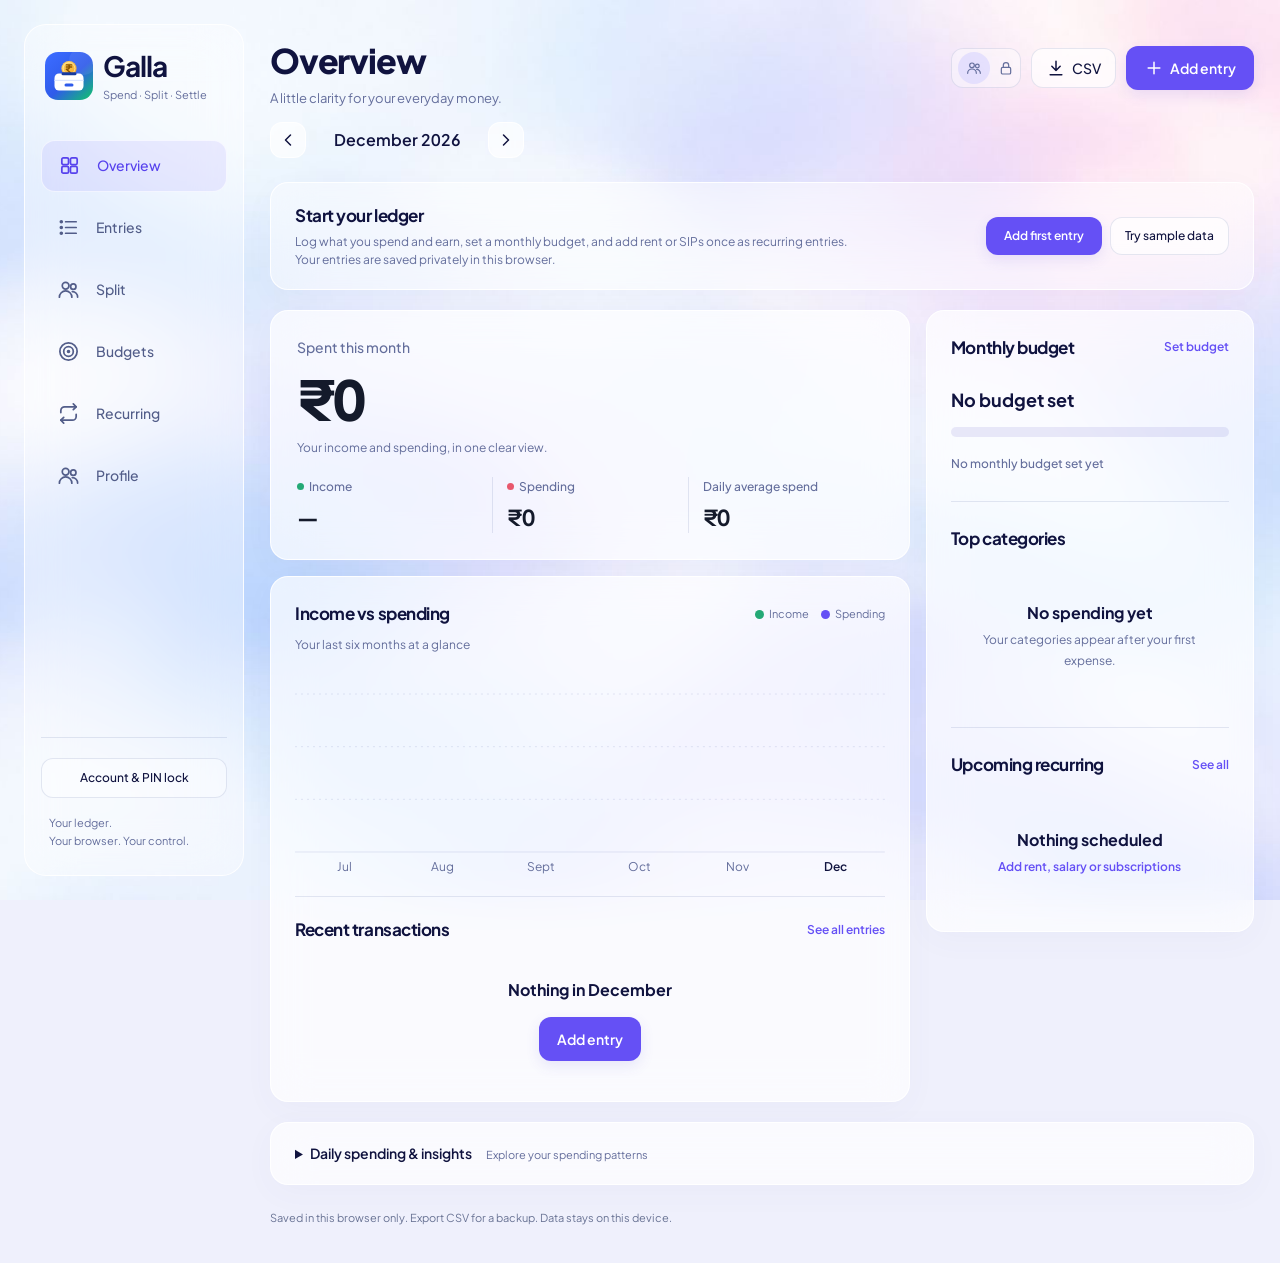
==== commit 52a1a41f: "Add responsive profile section with editable saved personal details" ====
--- a/index.html
+++ b/index.html
@@ -460,6 +460,7 @@
     </section>
 
     <!-- RECURRING -->
+    <section class="panel" data-panel="profile" hidden><div id="profileContent"></div></section>
     <section class="panel" data-panel="recurring" hidden>
       <section class="card">
         <div class="card-h"><h2>Recurring every month</h2><button class="primary" id="addRule"><svg class="i" data-i="plus"></svg>New</button></div>
@@ -572,7 +573,7 @@
 ];
 const cat=n=>[...EXP,...INC].find(x=>x.n===n)||{n,c:"#7C8B87",i:"dots"};
 const catIcon=(n,cls="cat-ic")=>{const c=cat(n);return `<span class="${cls}" style="background:color-mix(in srgb,${c.c} 16%,transparent);color:${c.c}">${svg(c.i)}</span>`};
-const TABS=[["overview","Overview","grid"],["transactions","Entries","list"],["split","Split","users"],["budgets","Budgets","target"],["recurring","Recurring","repeat"]];
+const TABS=[["overview","Overview","grid"],["transactions","Entries","list"],["split","Split","users"],["budgets","Budgets","target"],["recurring","Recurring","repeat"],["profile","Profile","users"]];
 
 const inr=new Intl.NumberFormat("en-IN",{style:"currency",currency:"INR",maximumFractionDigits:0});
 const inr2=new Intl.NumberFormat("en-IN",{style:"currency",currency:"INR",minimumFractionDigits:0,maximumFractionDigits:2});
@@ -619,6 +620,22 @@
   if(e.target.closest("[data-sample]")){addSamples();return}
 });
 
+// ---------- profile ----------
+function renderProfile(){
+  const p=settings.profile||{};
+  const fields=[["name","Full name","text","name",80],["email","Email address","email","email",120],["phone","Phone number","tel","tel",30],["city","City","text","address-level2",80],["occupation","Occupation","text","organization-title",80]];
+  const initials=(p.name||"Your profile").trim().split(/\s+/).slice(0,2).map(n=>n[0]).join("").toUpperCase();
+  $("profileContent").innerHTML=`<div class="profile-grid"><aside class="card profile-summary"><div class="profile-avatar" aria-hidden="true">${esc(initials)}</div><h2>${esc(p.name||"Your profile")}</h2><p>${esc(p.occupation||"Make Galla feel like yours.")}</p><p class="note">${esc(p.city||"")}</p><button class="ghost" data-account>${svg("lock")}Manage PIN lock</button></aside><div class="card"><h2>Personal details</h2><p class="note">All fields are optional. On this website, your details are saved only in this browser; they are not a sign-in account.</p><form id="profileForm"><div class="profile-fields">${fields.map(([k,l,t,a,m])=>`<label class="fl">${l}<input name="${k}" type="${t}" autocomplete="${a}" maxlength="${m}" value="${esc(p[k]||"")}"></label>`).join("")}</div><div class="profile-actions"><button class="primary" type="submit">Save profile</button><span id="profileStatus" role="status" aria-live="polite"></span></div></form></div></div>`;
+  $("profileForm").onsubmit=async e=>{
+    e.preventDefault(); if(!store||!ready.settings){toast("Your ledger is still loading. Try again shortly.");return}
+    const button=e.currentTarget.querySelector('[type="submit"]');button.disabled=true;
+    const profile=Object.fromEntries(fields.map(([k])=>[k,e.currentTarget.elements.namedItem(k).value.trim()]));
+    const previous=settings;settings={...settings,profile};
+    try{await store.saveSettings(settings);renderProfile();$("profileStatus").textContent="Profile saved";toast("Profile saved")}
+    catch(error){settings=previous;button.disabled=false;$("profileStatus").textContent="Could not save. Please try again.";saveErr(error)}
+  };
+}
+
 // ---------- derived ----------
 const inMonth=k=>txns.filter(t=>mKey(t.date)===k);
 const sum=(arr,type)=>arr.filter(t=>typeOf(t)===type).reduce((s,t)=>s+t.amount,0);
@@ -627,17 +644,18 @@
 function render(){
   const section=TABS.find(x=>x[0]===tab);
   $("pageTitle").textContent=section?section[1]:"Overview";
-  const subtitles={overview:"A little clarity for your everyday money.",transactions:"Every entry, organized and easy to find.",split:"Shared expenses. Clear balances. Happier friends.",budgets:"Give every rupee a little direction.",recurring:"Set it once. Keep life moving."};
+  const subtitles={overview:"A little clarity for your everyday money.",transactions:"Every entry, organized and easy to find.",split:"Shared expenses. Clear balances. Happier friends.",budgets:"Give every rupee a little direction.",recurring:"Set it once. Keep life moving.",profile:"Your details, all in one place."};
   $("pageSubtitle").textContent=subtitles[tab];
   const isNow=cur===todayISO().slice(0,7);
   $("monthLabel").textContent=mName(cur);
   $("thisMonth").hidden=isNow;
-  $("monthBar").hidden=tab==="split";
+  $("monthBar").hidden=tab==="split"||tab==="profile";
   if(tab==="overview") renderOverview();
   if(tab==="transactions") renderTx();
   if(tab==="budgets") renderBudgets();
   if(tab==="recurring") renderRules();
   if(tab==="split") renderSplit();
+  if(tab==="profile"&&!$("profileContent").contains(document.activeElement)) renderProfile();
   if(!$("scrim2").hidden&&!$("detail").contains(document.activeElement)) renderDetail();
 }
 
@@ -1373,7 +1391,7 @@
   const K="kharcha-ledger-v2"; let d={};
   try{d=JSON.parse(localStorage.getItem(K))||JSON.parse(localStorage.getItem("kharcha-ledger-v1"))||{}}catch{}
   txns=d.txns||d.expenses||[]; rules=d.rules||[]; people=d.people||[]; groups=d.groups||[]; settings={budget:d.budget||0,catBudgets:{},pinHash:"",pinSalt:"",autoLock:1,...(d.settings||{})};
-  const p=async()=>{try{localStorage.setItem(K,JSON.stringify({txns,rules,people,groups,settings}))}catch{}};
+  const p=async()=>{try{localStorage.setItem(K,JSON.stringify({txns,rules,people,groups,settings}))}catch(e){throw e}};
   return {saveTxn:p,removeTxn:p,saveRule:p,removeRule:p,saveSettings:p,savePerson:p,removePerson:p,saveGroup:p,removeGroup:p};
 }
 
@@ -1399,7 +1417,7 @@
   store={
     saveTxn:t=>col.doc(t.id).set(strip(t)), removeTxn:id=>col.doc(id).delete(),
     saveRule:r=>rcol.doc(r.id).set(strip(r)), removeRule:id=>rcol.doc(id).delete(),
-    saveSettings:s=>sdoc.set({budget:s.budget||0,catBudgets:s.catBudgets||{},pinHash:s.pinHash||"",pinSalt:s.pinSalt||"",autoLock:s.autoLock??1}),
+    saveSettings:s=>sdoc.set({budget:s.budget||0,catBudgets:s.catBudgets||{},pinHash:s.pinHash||"",pinSalt:s.pinSalt||"",autoLock:s.autoLock??1,profile:s.profile||{}}),
     savePerson:x=>pcol.doc(x.id).set(strip(x)), removePerson:id=>pcol.doc(id).delete(),
     saveGroup:x=>gcol.doc(x.id).set(strip(x)), removeGroup:id=>gcol.doc(id).delete()
   };
@@ -1417,7 +1435,7 @@
     render();
   },lost);
   sdoc.onSnapshot(s=>{
-    if(s.exists){const d=s.data();settings={budget:d.budget||0,catBudgets:d.catBudgets||{},pinHash:d.pinHash||"",pinSalt:d.pinSalt||"",autoLock:d.autoLock??1}}
+    if(s.exists){const d=s.data();settings={budget:d.budget||0,catBudgets:d.catBudgets||{},pinHash:d.pinHash||"",pinSalt:d.pinSalt||"",autoLock:d.autoLock??1,profile:d.profile||{}}}
     if(!ready.settings&&!s.metadata.fromCache){ready.settings=true;decideLock()}
     render();
   },()=>{ready.settings=true;decideLock()});
--- a/glass.css
+++ b/glass.css
@@ -21,6 +21,8 @@
 @media(max-width:480px){header.top{padding-right:125px}.top-actions{gap:6px}.top-actions .acct{width:30px;height:36px;min-width:30px}.top-actions .iconbtn{width:30px;min-width:30px}}
 .catgrid label,.pchips label{position:relative}
 .catgrid input,.pchips input{width:1px!important;height:1px!important;left:0;top:0}
-
+
 @media(min-width:981px){.trend svg{height:210px;min-height:0;width:100%}.balance-card{gap:20px}.recent-section{padding-top:20px;margin-top:16px}}
 @media(max-width:360px){.hero-stat .v{font-size:15px;letter-spacing:-.4px}.hero-stat{padding:0 7px}}
+
+.profile-grid{display:grid;grid-template-columns:280px minmax(0,1fr);gap:20px}.profile-summary{text-align:center;align-self:start}.profile-avatar{display:grid;place-items:center;width:88px;height:88px;margin:0 auto 20px;border-radius:28px;background:rgba(116,86,255,.12);color:var(--accent);font-size:30px;font-weight:700}.profile-summary p{color:var(--muted);overflow-wrap:anywhere}.profile-summary h2{overflow-wrap:anywhere}.profile-summary button{margin-top:20px}.profile-fields{display:grid;grid-template-columns:repeat(2,minmax(0,1fr));gap:20px;margin-top:24px}.profile-fields input{width:100%;min-width:0}.profile-actions{display:flex;align-items:center;gap:16px;flex-wrap:wrap;margin-top:24px}#profileStatus{font-size:13px;color:var(--accent)}@media(max-width:980px){.bottom-nav{grid-template-columns:repeat(6,minmax(0,1fr))}.bottom-nav button{min-width:0;padding:8px 2px;font-size:10px}.bottom-nav svg{width:20px;height:20px}}@media(max-width:740px){.profile-grid{grid-template-columns:minmax(0,1fr)}.profile-fields{grid-template-columns:minmax(0,1fr)}}
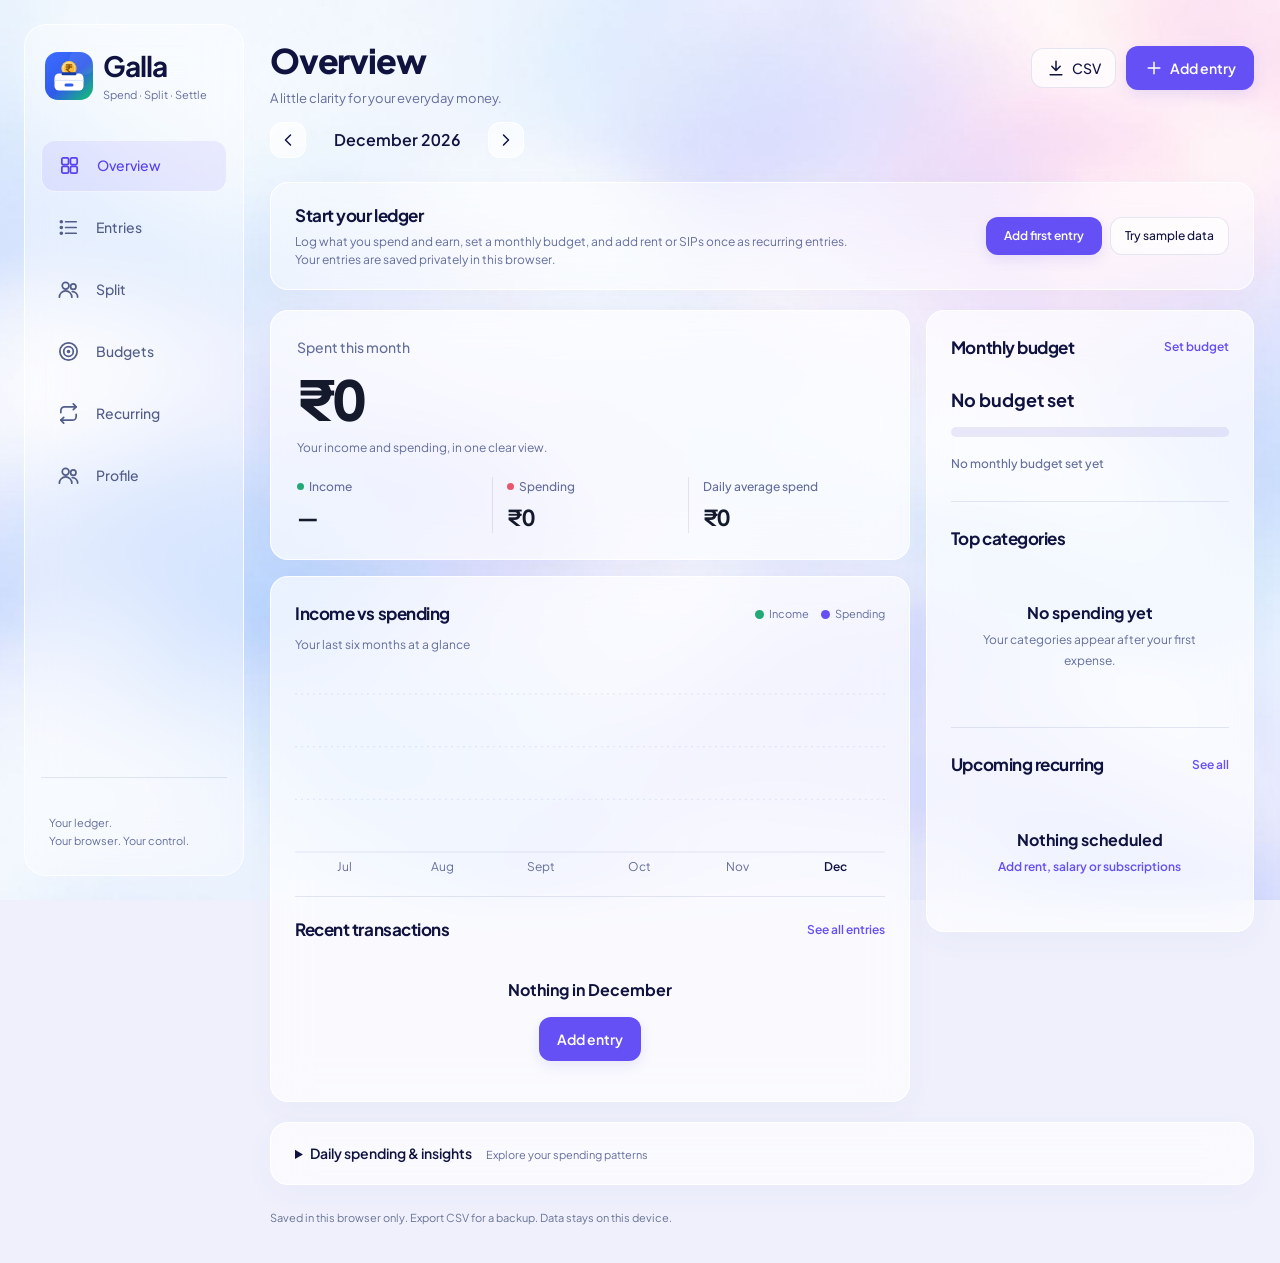
==== commit 9b8b5f5a: "Remove PIN lock system and controls while preserving ledger and profiles" ====
--- a/index.html
+++ b/index.html
@@ -344,7 +344,7 @@
 <aside class="sidebar" aria-label="Galla navigation">
  <a class="sidebar-brand" href="./" aria-label="Galla home"><img src="assets/galla-logo.svg" width="48" height="48" alt=""><div><strong>Galla</strong><span>Spend · Split · Settle</span></div></a>
  <nav class="tabs" id="topTabs" role="tablist" aria-label="Sections"></nav>
- <div class="sidebar-foot"><button class="ghost" data-account>Account &amp; PIN lock</button><p>Your ledger.<br>Your browser. Your control.</p></div>
+ <div class="sidebar-foot"><p>Your ledger.<br>Your browser. Your control.</p></div>
 </aside>
 <div class="app">
   <header class="top"><div class="page-intro"><h1 id="pageTitle">Overview</h1><p id="pageSubtitle">A little clarity for your everyday money.</p></div>
@@ -352,7 +352,7 @@
       <div class="brand"><span class="logo" id="brandLogo"></span><div><span class="mobile-brand-name">Galla</span><div class="tagline">Spend · Split · Settle</div></div></div>
 
       <div class="top-actions">
-        <button class="acct" id="acctBtn" aria-label="Account and PIN lock"><span id="acctAv"></span><span class="nm" id="acctName">Account</span><svg class="i" data-i="lock"></svg></button>
+        
         <button class="iconbtn" id="exportBtn" hidden title="Export all entries as CSV" aria-label="Export CSV"><svg class="i" data-i="download"></svg><span>CSV</span></button>
         <button class="primary desk" id="addBtnDesk"><svg class="i" data-i="plus"></svg>Add entry</button>
       </div>
@@ -515,8 +515,7 @@
 <div class="scrim" id="scrim2" hidden>
   <div class="sheet" role="dialog" aria-modal="true" aria-label="Details"><div class="grab"></div><div id="detail"></div></div>
 </div>
-<div class="lock" id="lock" role="dialog" aria-modal="true" aria-label="Unlock Galla">
-  <div class="lock-box" id="lockBox"><span class="logo" id="lockLogo"></span><div class="lock-loading">Opening Galla…</div></div>
+
 </div>
 <div class="toast" id="toast" role="status" aria-live="polite"></div>
 
@@ -559,7 +558,7 @@
 const svg=(n,cls="i")=>`<svg class="${cls}" viewBox="0 0 24 24" fill="none" stroke="currentColor" stroke-width="1.8" stroke-linecap="round" stroke-linejoin="round" aria-hidden="true">${ICONS[n]||ICONS.dots}</svg>`;
 document.querySelectorAll("svg[data-i]").forEach(s=>s.outerHTML=svg(s.dataset.i));
 document.getElementById("brandLogo").innerHTML=logo();
-document.getElementById("lockLogo").innerHTML=logo();
+
 
 const EXP=[
   {n:"Food & dining",c:"#E0901B",i:"food"},{n:"Groceries",c:"#2F8F55",i:"basket"},{n:"Transport",c:"#3B7DD8",i:"car"},
@@ -614,7 +613,6 @@
 }
 buildTabs();
 document.addEventListener("click",e=>{
-  if(e.target.closest("[data-account]")){$("acctBtn").click();return}
   const g=e.target.closest("[data-goto]"); if(g){go(g.dataset.goto);return}
   if(e.target.closest("[data-add]")){openSheet();return}
   if(e.target.closest("[data-sample]")){addSamples();return}
@@ -625,7 +623,7 @@
   const p=settings.profile||{};
   const fields=[["name","Full name","text","name",80],["email","Email address","email","email",120],["phone","Phone number","tel","tel",30],["city","City","text","address-level2",80],["occupation","Occupation","text","organization-title",80]];
   const initials=(p.name||"Your profile").trim().split(/\s+/).slice(0,2).map(n=>n[0]).join("").toUpperCase();
-  $("profileContent").innerHTML=`<div class="profile-grid"><aside class="card profile-summary"><div class="profile-avatar" aria-hidden="true">${esc(initials)}</div><h2>${esc(p.name||"Your profile")}</h2><p>${esc(p.occupation||"Make Galla feel like yours.")}</p><p class="note">${esc(p.city||"")}</p><button class="ghost" data-account>${svg("lock")}Manage PIN lock</button></aside><div class="card"><h2>Personal details</h2><p class="note">All fields are optional. On this website, your details are saved only in this browser; they are not a sign-in account.</p><form id="profileForm"><div class="profile-fields">${fields.map(([k,l,t,a,m])=>`<label class="fl">${l}<input name="${k}" type="${t}" autocomplete="${a}" maxlength="${m}" value="${esc(p[k]||"")}"></label>`).join("")}</div><div class="profile-actions"><button class="primary" type="submit">Save profile</button><span id="profileStatus" role="status" aria-live="polite"></span></div></form></div></div>`;
+  $("profileContent").innerHTML=`<div class="profile-grid"><aside class="card profile-summary"><div class="profile-avatar" aria-hidden="true">${esc(initials)}</div><h2>${esc(p.name||"Your profile")}</h2><p>${esc(p.occupation||"Make Galla feel like yours.")}</p><p class="note">${esc(p.city||"")}</p></aside><div class="card"><h2>Personal details</h2><p class="note">All fields are optional. On this website, your details are saved only in this browser; they are not a sign-in account.</p><form id="profileForm"><div class="profile-fields">${fields.map(([k,l,t,a,m])=>`<label class="fl">${l}<input name="${k}" type="${t}" autocomplete="${a}" maxlength="${m}" value="${esc(p[k]||"")}"></label>`).join("")}</div><div class="profile-actions"><button class="primary" type="submit">Save profile</button><span id="profileStatus" role="status" aria-live="polite"></span></div></form></div></div>`;
   $("profileForm").onsubmit=async e=>{
     e.preventDefault(); if(!store||!ready.settings){toast("Your ledger is still loading. Try again shortly.");return}
     const button=e.currentTarget.querySelector('[type="submit"]');button.disabled=true;
@@ -1128,8 +1126,7 @@
 
 function renderDetail(){
   const st=detailState, el=$("detail"); if(!st) return;
-  if(st.kind==="account"){renderAccount(el)}
-  else if(st.kind==="newFriend"){
+  if(st.kind==="newFriend"){
     el.innerHTML=`<div class="sheet-h"><h2>Add friend</h2>${closeBtn}</div><form id="dForm" style="display:grid;gap:12px">
       <label class="fl">Name<input id="dName" maxlength="40" required placeholder="Rahul Sharma"></label>
       <label class="fl">UPI ID (optional)<input id="dUpi" maxlength="60" placeholder="name@okaxis"></label>
@@ -1219,117 +1216,6 @@
 }
 
 
-// ---------- account & PIN lock ----------
-const me={name:""};
-const firstName=()=>(me.name||"").trim().split(/\s+/)[0]||"";
-function meAvatar(size=""){
-  const n=me.name.trim(); const ini=n?n.split(/\s+/).map(w=>w[0]).slice(0,2).join("").toUpperCase():"";
-  return ini?`<span class="av ${size}" style="background:color-mix(in srgb,var(--accent) 16%,var(--surface));color:var(--accent)">${esc(ini)}</span>`
-    :`<span class="av ${size}" style="background:color-mix(in srgb,var(--accent) 16%,var(--surface));color:var(--accent)">${svg("users")}</span>`;
-}
-function showAccount(){$("acctAv").innerHTML=meAvatar();$("acctName").textContent=firstName()||"Account"}
-showAccount();
-
-async function hashPin(pin,salt){
-  const txt=salt+":"+pin;
-  try{const buf=await crypto.subtle.digest("SHA-256",new TextEncoder().encode(txt));return [...new Uint8Array(buf)].map(b=>b.toString(16).padStart(2,"0")).join("")}
-  catch{let h1=0x811c9dc5,h2=0x1000193;for(const c of txt){h1=Math.imul(h1^c.charCodeAt(0),16777619)>>>0;h2=Math.imul(h2+c.charCodeAt(0),2654435761)>>>0}return "f"+h1.toString(16)+h2.toString(16)}
-}
-const hasPin=()=>!!settings.pinHash;
-let lockState={open:true,entry:"",fails:0,until:0,forgot:false}, hiddenAt=0;
-
-function decideLock(){ if(hasPin()) showLock(); else hideLock(); }
-function hideLock(){lockState.open=false;$("lock").hidden=true;document.body.style.overflow=""}
-function showLock(){
-  if(!hasPin()){hideLock();return}
-  lockState={...lockState,open:true,entry:"",forgot:false};
-  closeSheet(); closeDetail();
-  $("lock").hidden=false; document.body.style.overflow="hidden"; renderLock();
-}
-function renderLock(msg=""){
-  const L=lockState, box=$("lockBox");
-  if(L.forgot){
-    box.innerHTML=`${meAvatar("lg")}<h1>Reset PIN?</h1><p>This removes the PIN lock. Your entries stay as they are. You can set a new PIN from the account menu.</p>
-      <div style="display:flex;gap:10px;flex-wrap:wrap;justify-content:center"><button class="ghost" id="lkBack">Back</button><button class="primary" id="lkReset">Remove PIN</button></div>`;
-    $("lkBack").onclick=()=>{L.forgot=false;renderLock()};
-    $("lkReset").onclick=async()=>{settings={...settings,pinHash:"",pinSalt:""};hideLock();render();await saveSettings("PIN removed")};
-    return;
-  }
-  const wait=Math.ceil((L.until-Date.now())/1000);
-  box.innerHTML=`<div class="lock-brand"><span class="logo">${logo()}</span>Galla</div>${meAvatar("lg")}<div><h1>${firstName()?`Hi ${esc(firstName())}`:"Welcome back"}</h1><p>Enter your PIN to open Galla</p></div>
-    <div class="dots" id="lkDots">${[0,1,2,3].map(i=>`<i class="${i<L.entry.length?"on":""}"></i>`).join("")}</div>
-    <div class="lock-msg" id="lkMsg" role="alert">${wait>0?`Too many tries. Try again in ${wait}s.`:esc(msg)}</div>
-    <div class="keypad">${[1,2,3,4,5,6,7,8,9].map(n=>`<button data-k="${n}" aria-label="${n}">${n}</button>`).join("")}<button class="blank" tabindex="-1" aria-hidden="true"></button><button data-k="0" aria-label="0">0</button><button class="bk" data-k="del" aria-label="Delete last digit">Delete</button></div>
-    <button class="linkbtn" id="lkForgot">Forgot PIN?</button>`;
-  box.querySelectorAll("[data-k]").forEach(b=>b.onclick=()=>pressKey(b.dataset.k));
-  $("lkForgot").onclick=()=>{L.forgot=true;renderLock()};
-  if(wait>0){clearTimeout(renderLock._t);renderLock._t=setTimeout(()=>{if(L.open)renderLock()},1000)}
-}
-async function pressKey(k){
-  const L=lockState; if(!L.open||L.forgot||Date.now()<L.until) return;
-  if(k==="del"){L.entry=L.entry.slice(0,-1);renderLock();return}
-  if(L.entry.length>=4) return;
-  L.entry+=k; renderLock();
-  if(L.entry.length<4) return;
-  const ok=(await hashPin(L.entry,settings.pinSalt))===settings.pinHash;
-  if(ok){L.fails=0;L.entry="";hideLock();render();return}
-  L.fails++; L.entry="";
-  if(L.fails>=5){L.until=Date.now()+30000;L.fails=0}
-  renderLock("Wrong PIN. Try again.");
-  const d=$("lkDots"); d.classList.add("err");
-}
-document.addEventListener("keydown",e=>{
-  if(!lockState.open||$("lock").hidden) return;
-  if(/^[0-9]$/.test(e.key)){e.preventDefault();pressKey(e.key)} else if(e.key==="Backspace"){e.preventDefault();pressKey("del")}
-});
-document.addEventListener("visibilitychange",()=>{
-  if(document.hidden){hiddenAt=Date.now();return}
-  const mins=settings.autoLock??1;
-  if(hasPin()&&!lockState.open&&mins>=0&&hiddenAt&&Date.now()-hiddenAt>=mins*60000) showLock();
-});
-$("acctBtn").onclick=()=>openDetail({kind:"account"});
-
-function renderAccount(el){
-  const online=!$("status").textContent.includes("this browser only");
-  const opt=(v,l)=>`<option value="${v}" ${(settings.autoLock??1)===v?"selected":""}>${l}</option>`;
-  el.innerHTML=`<div class="sheet-h"><div class="dhead">${meAvatar("lg")}<div class="t"><h2>${esc(me.name||"Your account")}</h2><div class="dstatus">${online?"Signed in with claude.ai · entries private to you":"Not signed in · saved in this browser only"}</div></div></div>${closeBtn}</div>
-    <div class="dsec"><h3>PIN lock</h3>
-      ${hasPin()?`<p class="note" style="margin:0">PIN lock is on. The app asks for your PIN when it opens.</p>
-        <label class="fl">Lock again after it's been in the background for<select id="aAuto">${opt(0,"Right away")}${opt(1,"1 minute")}${opt(5,"5 minutes")}${opt(15,"15 minutes")}${opt(-1,"Only when reopened")}</select></label>
-        <div style="display:flex;gap:8px;flex-wrap:wrap"><button class="primary" id="aLockNow">${svg("lock")}Lock now</button><button class="ghost" id="aChange">Change PIN</button><button class="ghost" id="aRemove" style="color:var(--danger)">Turn off PIN</button></div>`
-      :`<p class="note" style="margin:0">Add a 4-digit PIN so anyone holding your unlocked phone can't open your ledger.</p>`}
-      <form id="aPinForm" ${hasPin()?"hidden":""} style="display:grid;gap:10px">
-        ${hasPin()?`<label class="fl">Current PIN<input id="aCur" type="password" inputmode="numeric" pattern="[0-9]{4}" maxlength="4" autocomplete="off" style="letter-spacing:.4em;text-align:center"></label>`:""}
-        <div class="pinrow"><label class="fl">New PIN<input id="aPin1" type="password" inputmode="numeric" pattern="[0-9]{4}" maxlength="4" autocomplete="new-password" required></label><label class="fl">Repeat PIN<input id="aPin2" type="password" inputmode="numeric" pattern="[0-9]{4}" maxlength="4" autocomplete="new-password" required></label></div>
-        <div class="remain bad" id="aErr" role="alert"></div>
-        <div class="sheet-actions"><button class="primary" type="submit">${hasPin()?"Save new PIN":"Turn on PIN lock"}</button></div>
-      </form>
-      <form id="aOffForm" hidden style="display:grid;gap:10px">
-        <label class="fl">Enter your current PIN to turn it off<input id="aOffPin" type="password" inputmode="numeric" pattern="[0-9]{4}" maxlength="4" autocomplete="off" style="letter-spacing:.4em;text-align:center"></label>
-        <div class="remain bad" id="aOffErr" role="alert"></div>
-        <div class="sheet-actions"><button class="dangerbtn" type="submit" style="flex:1">Turn off PIN lock</button></div>
-      </form>
-    </div>
-    <div class="dsec"><p class="note" style="margin:0">The PIN is a privacy lock on this app. Your ledger itself is protected by your claude.ai sign-in, and only your account can read it.</p></div>`;
-  const auto=$("aAuto"); if(auto) auto.onchange=()=>{settings={...settings,autoLock:+auto.value};saveSettings("Auto-lock updated")};
-  const ln=$("aLockNow"); if(ln) ln.onclick=()=>showLock();
-  const ch=$("aChange"); if(ch) ch.onclick=()=>{$("aPinForm").hidden=false;$("aOffForm").hidden=true;$("aCur").focus()};
-  const rm=$("aRemove"); if(rm) rm.onclick=()=>{$("aOffForm").hidden=false;$("aPinForm").hidden=true;$("aOffPin").focus()};
-  $("aPinForm").onsubmit=async e=>{
-    e.preventDefault(); const err=$("aErr"); const p1=$("aPin1").value, p2=$("aPin2").value;
-    if(hasPin()&&(await hashPin($("aCur").value,settings.pinSalt))!==settings.pinHash){err.textContent="Current PIN is wrong.";return}
-    if(!/^[0-9]{4}$/.test(p1)){err.textContent="Use exactly 4 digits.";return}
-    if(p1!==p2){err.textContent="The two PINs don't match.";return}
-    const salt=newId("s"); const had=hasPin();
-    settings={...settings,pinSalt:salt,pinHash:await hashPin(p1,salt),autoLock:settings.autoLock??1};
-    await saveSettings(had?"PIN changed":"PIN lock is on"); renderDetail();
-  };
-  $("aOffForm").onsubmit=async e=>{
-    e.preventDefault();
-    if((await hashPin($("aOffPin").value,settings.pinSalt))!==settings.pinHash){$("aOffErr").textContent="That PIN is wrong.";return}
-    settings={...settings,pinHash:"",pinSalt:""}; await saveSettings("PIN lock turned off"); renderDetail();
-  };
-}
 // ---------- filters & nav ----------
 $("search").oninput=()=>{filt.q=$("search").value.trim();renderTx()};
 $("catFilter").onchange=()=>{filt.cat=$("catFilter").value;renderTx()};
@@ -1390,7 +1276,7 @@
 function localStore(){
   const K="kharcha-ledger-v2"; let d={};
   try{d=JSON.parse(localStorage.getItem(K))||JSON.parse(localStorage.getItem("kharcha-ledger-v1"))||{}}catch{}
-  txns=d.txns||d.expenses||[]; rules=d.rules||[]; people=d.people||[]; groups=d.groups||[]; settings={budget:d.budget||0,catBudgets:{},pinHash:"",pinSalt:"",autoLock:1,...(d.settings||{})};
+  txns=d.txns||d.expenses||[]; rules=d.rules||[]; people=d.people||[]; groups=d.groups||[]; settings={budget:d.budget||0,catBudgets:{},...(d.settings||{})};
   const p=async()=>{try{localStorage.setItem(K,JSON.stringify({txns,rules,people,groups,settings}))}catch(e){throw e}};
   return {saveTxn:p,removeTxn:p,saveRule:p,removeRule:p,saveSettings:p,savePerson:p,removePerson:p,saveGroup:p,removeGroup:p};
 }
@@ -1400,13 +1286,11 @@
   let db=null,uid=null;
   try{
     db=await claude.use("db"); const user=await claude.use("user"); uid=user?await user.id():null;
-    if(user){try{const m=await user.me();me.name=(m&&m.name)||""}catch{}}
-    showAccount();
     downloads=await claude.use("downloads")||browserDownloads;
   }catch{}
   $("exportBtn").hidden=!downloads;
   if(!db||!uid){
-    store=localStore(); ready={txns:true,rules:true,settings:true}; materialize(); render(); decideLock();
+    store=localStore(); ready={txns:true,rules:true,settings:true}; materialize(); render();
     $("status").textContent="Saved in this browser only. Export CSV for a backup. Data stays on this device.";
     return;
   }
@@ -1417,7 +1301,7 @@
   store={
     saveTxn:t=>col.doc(t.id).set(strip(t)), removeTxn:id=>col.doc(id).delete(),
     saveRule:r=>rcol.doc(r.id).set(strip(r)), removeRule:id=>rcol.doc(id).delete(),
-    saveSettings:s=>sdoc.set({budget:s.budget||0,catBudgets:s.catBudgets||{},pinHash:s.pinHash||"",pinSalt:s.pinSalt||"",autoLock:s.autoLock??1,profile:s.profile||{}}),
+    saveSettings:s=>sdoc.set({budget:s.budget||0,catBudgets:s.catBudgets||{},profile:s.profile||{}}),
     savePerson:x=>pcol.doc(x.id).set(strip(x)), removePerson:id=>pcol.doc(id).delete(),
     saveGroup:x=>gcol.doc(x.id).set(strip(x)), removeGroup:id=>gcol.doc(id).delete()
   };
@@ -1435,10 +1319,10 @@
     render();
   },lost);
   sdoc.onSnapshot(s=>{
-    if(s.exists){const d=s.data();settings={budget:d.budget||0,catBudgets:d.catBudgets||{},pinHash:d.pinHash||"",pinSalt:d.pinSalt||"",autoLock:d.autoLock??1,profile:d.profile||{}}}
-    if(!ready.settings&&!s.metadata.fromCache){ready.settings=true;decideLock()}
+    if(s.exists){const d=s.data();settings={budget:d.budget||0,catBudgets:d.catBudgets||{},profile:d.profile||{}}}
+    if(!ready.settings&&!s.metadata.fromCache){ready.settings=true;}
     render();
-  },()=>{ready.settings=true;decideLock()});
+  },()=>{ready.settings=true;});
 })();
 </script>
 
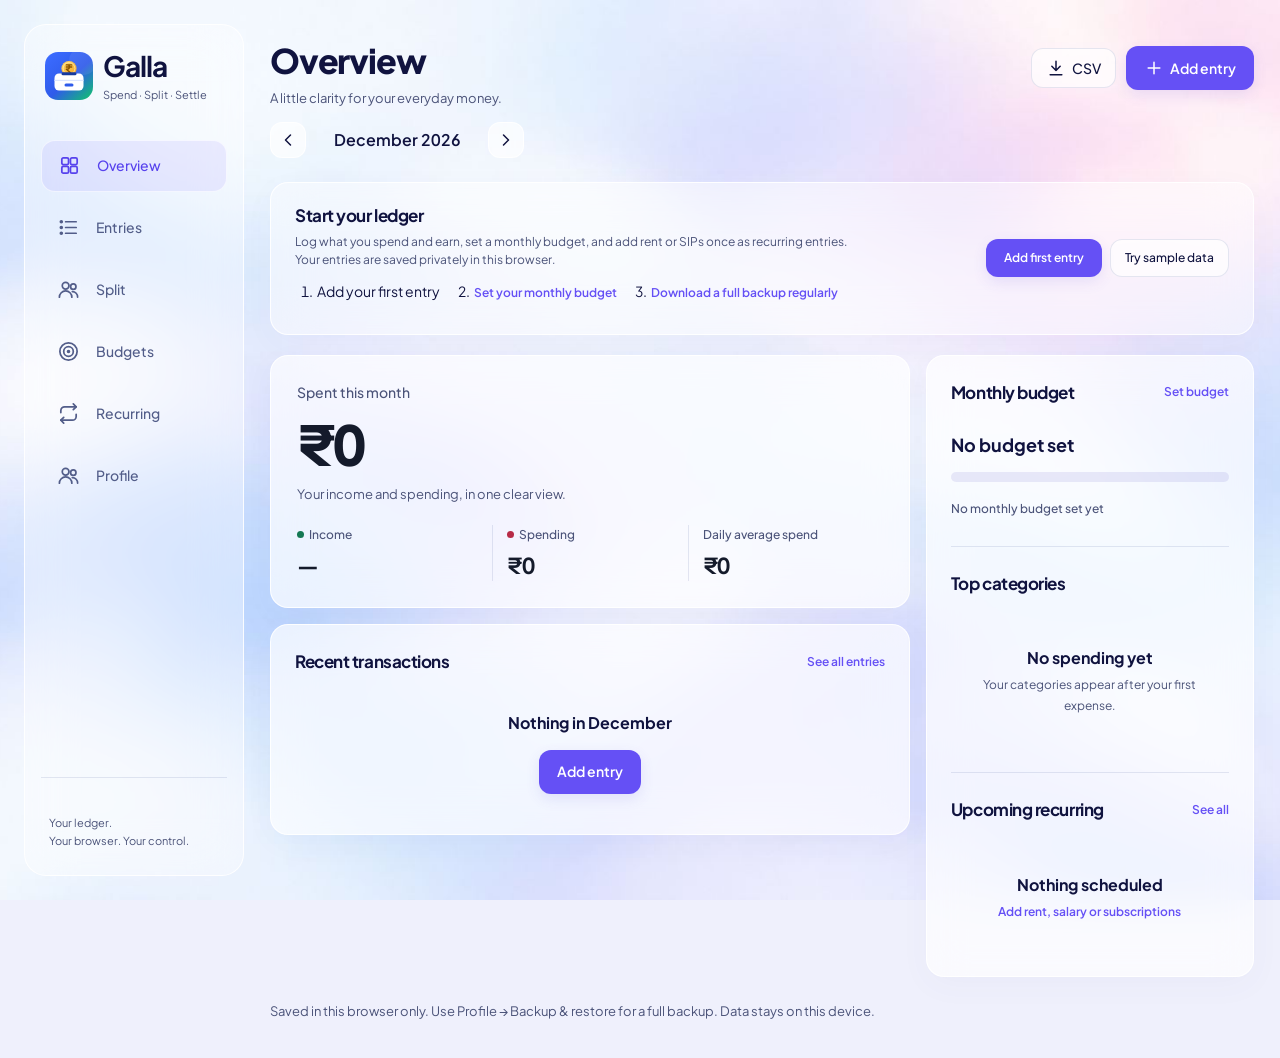
==== commit 02d2a281: "Improve ledger reliability, backup restore, and accessible entry flows" ====
--- a/index.html
+++ b/index.html
@@ -352,7 +352,7 @@
       <div class="brand"><span class="logo" id="brandLogo"></span><div><span class="mobile-brand-name">Galla</span><div class="tagline">Spend · Split · Settle</div></div></div>
 
       <div class="top-actions">
-        
+
         <button class="iconbtn" id="exportBtn" hidden title="Export all entries as CSV" aria-label="Export CSV"><svg class="i" data-i="download"></svg><span>CSV</span></button>
         <button class="primary desk" id="addBtnDesk"><svg class="i" data-i="plus"></svg>Add entry</button>
       </div>
@@ -371,7 +371,7 @@
     <!-- OVERVIEW -->
     <section class="panel" data-panel="overview">
       <div class="card welcome" id="welcome" hidden>
-        <div><h2>Start your ledger</h2><p>Log what you spend and earn, set a monthly budget, and add rent or SIPs once as recurring entries. Your entries are saved privately in this browser.</p></div>
+        <div><h2>Start your ledger</h2><p>Log what you spend and earn, set a monthly budget, and add rent or SIPs once as recurring entries. Your entries are saved privately in this browser.</p><ol class="setup-list"><li>Add your first entry</li><li><button class="linkbtn" data-goto="budgets">Set your monthly budget</button></li><li><button class="linkbtn" data-goto="profile">Download a full backup regularly</button></li></ol></div>
         <div class="btns"><button class="primary" data-add>Add first entry</button><button class="ghost" data-sample>Try sample data</button></div>
       </div>
 
@@ -413,7 +413,7 @@
           </div>
           <select class="sel" id="catFilter" aria-label="Filter by category"><option value="">All categories</option></select>
         </div>
-        <div id="dayChip"></div>
+        <details class="entry-options"><summary>Date range &amp; sorting</summary><div class="range-filters"><label class="fl">From<input type="date" id="filterFrom"></label><label class="fl">To<input type="date" id="filterTo"></label><label class="fl">Sort entries<select id="entrySort"><option value="newest">Newest first</option><option value="oldest">Oldest first</option><option value="largest">Largest amount</option><option value="smallest">Smallest amount</option></select></label></div><p class="note">A date range searches across months.</p></details><p id="rangeStatus" role="status"></p><div id="recurringFilter" hidden><span class="chip">Generated recurring entries <button id="clearRecurring" aria-label="Show all entries">×</button></span></div><div id="dayChip"></div>
         <div class="filter-sum" id="filterSum"></div>
         <div id="list"></div>
         <div id="sampleRemove" hidden style="margin-top:14px;text-align:center"><button class="linkbtn" id="removeSamples">Remove all sample entries</button></div>
@@ -421,7 +421,7 @@
     </section>
 
     <!-- SPLIT -->
-    <section class="panel" data-panel="split" hidden>
+    <section class="panel" data-panel="split" hidden><p class="card split-guide">Start with <button class="linkbtn" id="guideFriend">a friend</button>, optionally <button class="linkbtn" id="guideGroup">create a group</button>, then <button class="linkbtn" id="guideExpense">add a shared expense</button>. Recording a settlement does not send money.</p>
       <div class="hero">
         <div><div class="lbl">Across all friends, you are</div><div class="big" id="sNet" style="font-size:clamp(30px,7vw,44px)">all settled up</div></div>
         <div class="hero-stats" style="grid-template-columns:repeat(2,1fr)">
@@ -448,14 +448,14 @@
       <section class="card">
         <div class="card-h"><h2>Monthly budget</h2><span class="sub">Applies to every month</span></div>
         <div class="overall">
-          <label class="limit" for="overallBudget">₹ <input id="overallBudget" type="number" min="0" step="500" inputmode="numeric" placeholder="40000"></label>
+          <label class="limit" for="overallBudget">₹ <input id="overallBudget" type="number" min="0" step="500" inputmode="numeric" placeholder="No budget" aria-label="Monthly budget for every month"></label>
           <span class="note" id="overallNote" style="margin:0"></span>
         </div>
       </section>
       <section class="card">
         <div class="card-h"><h2>Category limits</h2><span class="sub" id="budMonth"></span></div>
-        <p class="note">Set a limit for the categories you want to watch. Leave the rest blank.</p>
-        <div id="budList"></div>
+        <p class="note">Limits apply to every month. The selected month changes spending totals only. Changes save when you leave a field; leave a limit blank to remove it.</p>
+        <p id="budgetStatus" role="status" aria-live="polite">All changes saved</p><div id="budList"></div>
       </section>
     </section>
 
@@ -464,8 +464,8 @@
     <section class="panel" data-panel="recurring" hidden>
       <section class="card">
         <div class="card-h"><h2>Recurring every month</h2><button class="primary" id="addRule"><svg class="i" data-i="plus"></svg>New</button></div>
-        <p class="note">Rent, salary, SIPs, subscriptions and EMIs. Each one is logged automatically on its day, every month. Pause one to stop it without losing it.</p>
-        <div id="rules"></div>
+        <p class="note">Rent, salary, SIPs, subscriptions and EMIs. Due entries are added when you open Galla, including missed months from the last 12 months. No payment is made. Pause a rule to stop future entries. Review generated entries below.</p>
+        <div id="recurringStatus" role="status" aria-live="polite"></div><button class="ghost" id="reviewRecurring">Review generated entries</button><div id="rules"></div>
       </section>
     </section>
   </main>
@@ -503,13 +503,13 @@
           <div class="remain" id="remain"></div>
         </div>
       </div>
-      <div class="row2">
+      <details class="entry-options" id="entryOptions"><summary>Payment, date &amp; repeat options</summary><div class="row2">
         <label class="fl">Paid via<select id="fPay"><option>UPI</option><option>Card</option><option>Cash</option><option>Net banking</option><option>Auto-debit</option></select></label>
         <label class="fl">Date<input id="fDate" type="date" required></label>
       </div>
-      <label class="check" id="repeatWrap"><input type="checkbox" id="fRepeat"><span>Repeat every month<small id="repeatHint">Logged automatically on this day each month</small></span></label>
-      <div class="sheet-actions"><button type="button" class="dangerbtn" id="deleteBtn" hidden>Delete</button><button class="primary" id="submitBtn" type="submit">Add expense</button></div>
-    </form>
+      <label class="check" id="repeatWrap"><input type="checkbox" id="fRepeat"><span>Repeat every month<small id="repeatHint">Added when you open Galla after the due date</small></span></label>
+      </details>
+    </form><div class="entry-footer"><p id="entrySaveStatus" class="note" role="status" aria-live="polite"></p><div class="sheet-actions"><button type="button" class="dangerbtn" id="deleteBtn" hidden>Delete</button><button class="primary" id="submitBtn" type="submit" form="form">Add expense</button></div></div>
   </div>
 </div>
 <div class="scrim" id="scrim2" hidden>
@@ -574,7 +574,7 @@
 const catIcon=(n,cls="cat-ic")=>{const c=cat(n);return `<span class="${cls}" style="background:color-mix(in srgb,${c.c} 16%,transparent);color:${c.c}">${svg(c.i)}</span>`};
 const TABS=[["overview","Overview","grid"],["transactions","Entries","list"],["split","Split","users"],["budgets","Budgets","target"],["recurring","Recurring","repeat"],["profile","Profile","users"]];
 
-const inr=new Intl.NumberFormat("en-IN",{style:"currency",currency:"INR",maximumFractionDigits:0});
+const inr=new Intl.NumberFormat("en-IN",{style:"currency",currency:"INR",minimumFractionDigits:0,maximumFractionDigits:2});
 const inr2=new Intl.NumberFormat("en-IN",{style:"currency",currency:"INR",minimumFractionDigits:0,maximumFractionDigits:2});
 const $=id=>document.getElementById(id);
 const esc=s=>String(s??"").replace(/[&<>"']/g,c=>({"&":"&amp;","<":"&lt;",">":"&gt;",'"':"&quot;","'":"&#39;"}[c]));
@@ -593,12 +593,13 @@
 let txns=[], rules=[], people=[], groups=[], settings={budget:0,catBudgets:{}};
 let sf={on:false,group:"",paidBy:"me",parts:new Set(["me"]),mode:"equal",vals:{}}, detailState=null;
 let cur=todayISO().slice(0,7), tab="overview";
-let filt={q:"",type:"",cat:"",day:""};
+let filt={q:"",type:"",cat:"",day:"",from:"",to:"",sort:"newest",recurring:false};
 let form={mode:"txn",id:null,type:"expense"};
+let entrySaving=false, recurringBusy=false;
 let store=null, ready={txns:false,rules:false,settings:false};
 
 function toast(msg){const t=$("toast");t.textContent=msg;t.classList.add("show");clearTimeout(toast._t);toast._t=setTimeout(()=>t.classList.remove("show"),2000)}
-const saveErr=e=>toast(e?.code==="quota_exceeded"?"Storage is full. Delete old entries to add more.":"Couldn't save. Check your connection.");
+const saveErr=e=>toast(e?.name==="QuotaExceededError"||e?.code==="quota_exceeded"?"Storage is full. Export a full backup before freeing space.":"Couldn't save. Check storage access or your connection, then retry.");
 
 // ---------- tabs ----------
 function buildTabs(){
@@ -621,18 +622,122 @@
 // ---------- profile ----------
 function renderProfile(){
   const p=settings.profile||{};
-  const fields=[["name","Full name","text","name",80],["email","Email address","email","email",120],["phone","Phone number","tel","tel",30],["city","City","text","address-level2",80],["occupation","Occupation","text","organization-title",80]];
+  const fields=[["name","Display name","text","name",80]];
   const initials=(p.name||"Your profile").trim().split(/\s+/).slice(0,2).map(n=>n[0]).join("").toUpperCase();
-  $("profileContent").innerHTML=`<div class="profile-grid"><aside class="card profile-summary"><div class="profile-avatar" aria-hidden="true">${esc(initials)}</div><h2>${esc(p.name||"Your profile")}</h2><p>${esc(p.occupation||"Make Galla feel like yours.")}</p><p class="note">${esc(p.city||"")}</p></aside><div class="card"><h2>Personal details</h2><p class="note">All fields are optional. On this website, your details are saved only in this browser; they are not a sign-in account.</p><form id="profileForm"><div class="profile-fields">${fields.map(([k,l,t,a,m])=>`<label class="fl">${l}<input name="${k}" type="${t}" autocomplete="${a}" maxlength="${m}" value="${esc(p[k]||"")}"></label>`).join("")}</div><div class="profile-actions"><button class="primary" type="submit">Save profile</button><span id="profileStatus" role="status" aria-live="polite"></span></div></form></div></div>`;
+  $("profileContent").innerHTML=`<div class="profile-grid"><aside class="card profile-summary"><div class="profile-avatar" aria-hidden="true">${esc(initials)}</div><h2>${esc(p.name||"Your profile")}</h2><p>Your ledger is stored on this device. This profile is not a sign-in account.</p></aside><div class="card"><h2>Profile & preferences</h2><p class="note">Your display name personalizes the overview. Choose the payment method you use most often.</p><form id="profileForm"><div class="profile-fields">${fields.map(([k,l,t,a,m])=>`<label class="fl">${l}<input name="${k}" type="${t}" autocomplete="${a}" maxlength="${m}" value="${esc(p[k]||"")}"></label>`).join("")}<label class="fl">Default payment method<select name="defaultPay">${["UPI","Card","Cash","Net banking","Auto-debit"].map(v=>`<option ${v===(settings.preferences?.defaultPay||"UPI")?"selected":""}>${v}</option>`).join("")}</select></label></div><details class="optional-profile"><summary>Optional personal details</summary><p class="note">These details are kept for your reference only and are included in full backups. They do not enable syncing or contact anyone.</p><div class="profile-fields">${[["email","Email address","email"],["phone","Phone number","tel"],["city","City","text"],["occupation","Occupation","text"]].map(([k,l,t])=>`<label class="fl">${l}<input name="${k}" type="${t}" maxlength="120" value="${esc(p[k]||"")}"></label>`).join("")}</div></details><div class="profile-actions"><button class="primary" type="submit">Save profile</button><span id="profileStatus" role="status" aria-live="polite"></span></div></form></div></div><section class="card data-card"><h2>Backup & restore</h2><p class="note">Clearing browser data or changing devices can remove your ledger. Download a full backup to keep entries, friends, groups, recurring rules, budgets and profile together. Keep the file private: it contains your personal data.</p><div class="profile-actions"><button class="primary" id="backupBtn">Download full backup</button><label class="ghost file-label">Choose backup to restore<input id="restoreFile" type="file" accept="application/json,.json"></label></div><p id="backupStatus" role="status" aria-live="polite"></p><div id="restorePreview" hidden></div></section>`;
+  bindBackupControls();
   $("profileForm").onsubmit=async e=>{
     e.preventDefault(); if(!store||!ready.settings){toast("Your ledger is still loading. Try again shortly.");return}
     const button=e.currentTarget.querySelector('[type="submit"]');button.disabled=true;
-    const profile=Object.fromEntries(fields.map(([k])=>[k,e.currentTarget.elements.namedItem(k).value.trim()]));
-    const previous=settings;settings={...settings,profile};
+    const profile=Object.fromEntries(["name","email","phone","city","occupation"].map(k=>[k,e.currentTarget.elements.namedItem(k).value.trim()]));
+    const preferences={...(settings.preferences||{}),defaultPay:e.currentTarget.elements.namedItem("defaultPay").value};
+    const previous=settings;settings={...settings,profile,preferences};
     try{await store.saveSettings(settings);renderProfile();$("profileStatus").textContent="Profile saved";toast("Profile saved")}
     catch(error){settings=previous;button.disabled=false;$("profileStatus").textContent="Could not save. Please try again.";saveErr(error)}
   };
 }
+
+// ---------- dialog keyboard access ----------
+const modalOpeners=new Map();
+function updateModalBackground(){
+  const active=!$("scrim2").hidden?"scrim2":!$("scrim").hidden?"scrim":null;
+  document.querySelectorAll(".app,.sidebar,#bottomNav,#fab,.skip-link").forEach(el=>el.inert=!!active);
+  $("scrim").inert=active==="scrim2";
+}
+function activateModal(id){
+  if($(id).hidden)modalOpeners.set(id,document.activeElement);
+  $(id).hidden=false;updateModalBackground();
+  const dialog=$(id).querySelector('[role="dialog"]');dialog.tabIndex=-1;
+  requestAnimationFrame(()=>{if(!dialog.contains(document.activeElement))dialog.focus()});
+}
+function deactivateModal(id){
+  updateModalBackground();const opener=modalOpeners.get(id);modalOpeners.delete(id);
+  if(opener?.isConnected&&!opener.closest('[inert]'))opener.focus({preventScroll:true});
+}
+document.addEventListener("keydown",e=>{
+  if(e.key!=="Tab")return;
+  const root=!$("scrim2").hidden?$("scrim2"):!$("scrim").hidden?$("scrim"):null;if(!root)return;
+  const items=[...root.querySelectorAll('button,input,select,textarea,summary,a[href],[tabindex="0"]')].filter(el=>!el.disabled&&el.getClientRects().length&&!el.closest('[hidden],[inert]'));
+  if(!items.length){e.preventDefault();return}
+  const first=items[0],last=items.at(-1);
+  if(!root.contains(document.activeElement)){e.preventDefault();(e.shiftKey?last:first).focus()}
+  else if(e.shiftKey&&document.activeElement===first){e.preventDefault();last.focus()}
+  else if(!e.shiftKey&&document.activeElement===last){e.preventDefault();first.focus()}
+});
+
+// ---------- complete backups ----------
+const ledgerData=()=>({txns,rules,people,groups,settings});
+function backupDocument(){return {app:"Galla",version:1,exportedAt:new Date().toISOString(),data:JSON.parse(JSON.stringify(ledgerData()))}}
+function validateBackup(value){
+  const fail=()=>{throw new Error("This is not a valid Galla backup. No data was changed.")};
+  const obj=v=>v&&typeof v==="object"&&!Array.isArray(v);
+  const str=(v,max=200)=>typeof v==="string"&&v.length<=max;
+  const id=v=>str(v,100)&&/^[A-Za-z0-9_-]+$/.test(v);
+  const money=v=>typeof v==="number"&&Number.isFinite(v)&&v>=0&&v<=1e12&&Math.abs(v*100-Math.round(v*100))<.01;
+  const month=v=>str(v,7)&&/^\d{4}-(0[1-9]|1[0-2])$/.test(v)&&+v.slice(0,4)>=1900&&+v.slice(0,4)<=2200;
+  const date=v=>str(v,10)&&month(v.slice(0,7))&&/^\d{4}-\d{2}-\d{2}$/.test(v)&&+v.slice(8)>=1&&+v.slice(8)<=dim(v.slice(0,7));
+  if(!obj(value)||value.app!=="Galla"||value.version!==1||!obj(value.data))fail();
+  const d=JSON.parse(JSON.stringify(value.data));
+  for(const k of ["txns","rules","people","groups"]){
+    if(!Array.isArray(d[k])||d[k].length>20000)fail();const ids=new Set();
+    for(const v of d[k]){if(!obj(v)||!id(v.id)||ids.has(v.id))fail();ids.add(v.id)}
+  }
+  const persons=new Set(["me",...d.people.map(p=>p.id)]), groupIds=new Set(d.groups.map(g=>g.id));
+  for(const p of d.people)if(p.id==="me"||!str(p.name,80)||!p.name.trim()||(p.upi!==undefined&&!str(p.upi,120)))fail();
+  for(const g of d.groups)if(!str(g.name,100)||!g.name.trim()||!Array.isArray(g.members)||g.members.some(m=>!persons.has(m)))fail();
+  for(const r of d.rules)if(!money(r.amount)||!r.amount||!str(r.desc,80)||!str(r.cat,80)||!str(r.pay,40)||!["expense","income"].includes(r.type||"expense")||!month(r.start)||!Number.isInteger(r.day)||r.day<1||r.day>31||typeof r.active!=="boolean"||(r.skip!==undefined&&(!Array.isArray(r.skip)||r.skip.some(m=>!month(m)))))fail();
+  for(const t of d.txns){
+    if(!money(t.amount)||!date(t.date)||!str(t.desc,200)||!["expense","income","settle"].includes(t.type||"expense")||(t.created!==undefined&&(!Number.isFinite(t.created)||t.created<0)))fail();
+    if(t.type==="settle"){if(!id(t.from)||!id(t.to)||t.from===t.to||!t.amount)fail()}
+    else if(!str(t.cat,80)||!str(t.pay,40))fail();
+    if(t.group&&!groupIds.has(t.group))fail();
+    if(t.recurId&&!id(t.recurId))fail(); // deleted rules may retain historical entries
+    if(t.split){const sp=t.split;
+      if(!obj(sp)||!money(sp.total)||!sp.total||!id(sp.paidBy)||!obj(sp.shares)||!["equal","exact","pct"].includes(sp.mode)||(sp.group&&!groupIds.has(sp.group)))fail();
+      const shares=Object.entries(sp.shares);if(!shares.length||shares.some(([k,v])=>!id(k)||!money(v))||Math.abs(shares.reduce((n,[,v])=>n+v,0)-sp.total)>.011||Math.abs((sp.shares.me||0)-t.amount)>.011)fail();
+      if(sp.vals!==undefined&&(!obj(sp.vals)||Object.values(sp.vals).some(v=>!Number.isFinite(+v)||+v<0)))fail();
+    }
+  }
+  if(!obj(d.settings)||!money(d.settings.budget||0)||!obj(d.settings.catBudgets||{})||Object.entries(d.settings.catBudgets||{}).some(([k,v])=>!str(k,80)||!money(v)))fail();
+  if(d.settings.profile!==undefined&&(!obj(d.settings.profile)||Object.values(d.settings.profile).some(v=>!str(v,120))))fail();
+  if(d.settings.preferences!==undefined&&(!obj(d.settings.preferences)||(d.settings.preferences.defaultPay&&!['UPI','Card','Cash','Net banking','Auto-debit'].includes(d.settings.preferences.defaultPay))))fail();
+  return {txns:d.txns,rules:d.rules,people:d.people,groups:d.groups,settings:{budget:d.settings.budget||0,catBudgets:d.settings.catBudgets||{},profile:d.settings.profile||{},preferences:d.settings.preferences||{}}};
+}
+async function downloadBackup(){
+  if(!store||!Object.values(ready).every(Boolean))throw new Error("Wait for your ledger to finish loading.");
+  if(entrySaving||recurringBusy)throw new Error("Wait for pending saves to finish.");
+  await budgetQueue;
+  await downloads.save({filename:`galla-full-${todayISO()}.json`,data:JSON.stringify(backupDocument(),null,2)});
+}
+function bindBackupControls(){
+  const status=$("backupStatus"),preview=$("restorePreview");
+  $("backupBtn").onclick=async()=>{try{await downloadBackup();status.textContent="Full backup downloaded."}catch(e){status.textContent=e.message||"Backup could not be downloaded. Try again."}};
+  $("restoreFile").disabled=!store?.replaceLedger;
+  if(!store?.replaceLedger)status.textContent="Restore is available in browser storage mode. Account restoration is not supported here.";
+  $("restoreFile").onchange=async e=>{
+    preview.hidden=true;preview.replaceChildren();const file=e.target.files[0];if(!file)return;
+    try{
+      if(file.size>10*1024*1024)throw new Error("Choose a backup smaller than 10 MB.");
+      const data=validateBackup(JSON.parse(await file.text()));
+      preview.hidden=false;
+      preview.innerHTML=`<h3>Review before restoring</h3><p>${data.txns.length} entries · ${data.people.length} friends · ${data.groups.length} groups · ${data.rules.length} recurring rules</p><p>This replaces this browser's current ledger, budgets and profile. Download a backup of your current data first.</p><div class="profile-actions"><button class="ghost" id="backupBeforeRestore">Back up current data</button><button class="dangerbtn" id="confirmRestore">Replace ledger with this backup</button><button class="ghost" id="cancelRestore">Cancel</button></div>`;
+      status.textContent="Valid backup. Review the contents before replacing your ledger.";
+      $("backupBeforeRestore").onclick=()=>$("backupBtn").click();
+      $("cancelRestore").onclick=()=>{preview.hidden=true;preview.replaceChildren();$("restoreFile").value="";status.textContent="Restore cancelled."};
+      $("confirmRestore").onclick=async()=>{
+        const button=$("confirmRestore");button.disabled=true;
+        try{if(entrySaving||recurringBusy)throw new Error("Wait for pending saves to finish.");await budgetQueue;await store.replaceLedger(data);filt={q:"",type:"",cat:"",day:""};go("profile");renderProfile();$("backupStatus").textContent="Backup restored. Due recurring entries will be checked the next time you open Galla.";toast("Full backup restored")}
+        catch(e){button.disabled=false;status.textContent="Restore failed. Your current ledger was kept. Try again."}
+      };
+    }catch(e){status.textContent=e instanceof SyntaxError?"This file is not valid JSON. No data was changed.":e.message;$("restoreFile").value=""}
+  };
+}
+$("guideFriend").onclick=()=>$("newFriend").click();
+$("guideGroup").onclick=()=>$("newGroup").click();
+$("guideExpense").onclick=()=>$("addShared").click();
+$("reviewRecurring").onclick=()=>{filt={q:"",type:"",cat:"",day:"",recurring:true,sort:"newest",from:shiftM(todayISO().slice(0,7),-11)+"-01",to:todayISO()};go("transactions")};
+$("clearRecurring").onclick=()=>{filt.recurring=false;renderTx()};
+for(const [id,key] of [["filterFrom","from"],["filterTo","to"],["entrySort","sort"]])$(id).onchange=()=>{filt[key]=$(id).value;filt.day="";renderTx()};
 
 // ---------- derived ----------
 const inMonth=k=>txns.filter(t=>mKey(t.date)===k);
@@ -661,6 +766,8 @@
   const today=todayISO(), isNow=cur===today.slice(0,7);
   const mt=inMonth(cur), inc=sum(mt,"income"), exp=sum(mt,"expense");
   $("welcome").hidden=txns.length>0||!ready.txns;
+  document.querySelector(".app").classList.toggle("empty-ledger",ready.txns&&!txns.length);
+  if(tab==="overview"&&settings.profile?.name)$("pageSubtitle").textContent=`${settings.profile.name}, here is your monthly money overview.`;
   const bal=inc-exp;
   if(inc>0){$("balLbl").textContent="Left this month";$("balance").textContent=(bal<0?"−":"")+inr.format(Math.abs(bal));$("balance").classList.toggle("neg",bal<0)}
   else{$("balLbl").textContent="Spent this month";$("balance").textContent=inr.format(exp);$("balance").classList.remove("neg")}
@@ -760,9 +867,12 @@
 
 function syncSeg(){document.querySelectorAll("#typeSeg button").forEach(b=>b.setAttribute("aria-pressed",b.dataset.type===filt.type))}
 function renderTx(){
-  const mt=inMonth(cur), q=filt.q.toLowerCase();
-  const rows=mt.filter(t=>typeOf(t)!=="settle"&&(!filt.type||typeOf(t)===filt.type)&&(!filt.cat||t.cat===filt.cat)&&(!filt.day||t.date===filt.day)&&(!q||t.desc.toLowerCase().includes(q)||t.cat.toLowerCase().includes(q)))
-    .sort((a,b)=>b.date.localeCompare(a.date)||(b.created||0)-(a.created||0));
+  const mt=filt.from||filt.to?txns:inMonth(cur), q=filt.q.toLowerCase();
+  $("recurringFilter").hidden=!filt.recurring;
+  $("filterFrom").value=filt.from||"";$("filterTo").value=filt.to||"";$("entrySort").value=filt.sort||"newest";
+  $("rangeStatus").textContent=filt.from&&filt.to&&filt.from>filt.to?"Choose an end date on or after the start date.":"";
+  const rows=mt.filter(t=>typeOf(t)!=="settle"&&(!filt.type||typeOf(t)===filt.type)&&(!filt.cat||t.cat===filt.cat)&&(!filt.day||t.date===filt.day)&&(!filt.from||t.date>=filt.from)&&(!filt.to||t.date<=filt.to)&&(!filt.recurring||t.recurId)&&(!q||t.desc.toLowerCase().includes(q)||t.cat.toLowerCase().includes(q)))
+    .sort((a,b)=>filt.sort==="largest"?b.amount-a.amount:filt.sort==="smallest"?a.amount-b.amount:filt.sort==="oldest"?a.date.localeCompare(b.date):b.date.localeCompare(a.date)||(b.created||0)-(a.created||0));
   $("dayChip").innerHTML=filt.day?`<div style="margin-top:12px"><span class="chip">${dName(filt.day,{weekday:"long",day:"numeric",month:"long"})}<button id="clearDay" aria-label="Show all days">${svg("x")}</button></span></div>`:"";
   if(filt.day) $("clearDay").onclick=()=>{filt.day="";renderTx()};
   const fi=sum(rows,"income"), fe=sum(rows,"expense");
@@ -773,7 +883,7 @@
       :`<div class="empty"><strong>Nothing logged for ${mName(cur)}</strong>Add an entry with the + button.<div class="btns"><button class="primary" data-add>Add entry</button>${txns.length?"":'<button class="ghost" data-sample>Try sample data</button>'}</div></div>`;
   } else {
     const g={}; rows.forEach(t=>(g[t.date]??=[]).push(t));
-    list.innerHTML=Object.entries(g).map(([d,items])=>{const e=sum(items,"expense");return `<div class="day"><div class="day-h"><span>${dName(d)}</span><span class="num">${e?"−"+inr.format(e):""}</span></div>${items.map(txRow).join("")}</div>`}).join("");
+    list.innerHTML=["largest","smallest"].includes(filt.sort)?rows.map(txRow).join(""):Object.entries(g).map(([d,items])=>{const e=sum(items,"expense");return `<div class="day"><div class="day-h"><span>${dName(d)}</span><span class="num">${e?"−"+inr.format(e):""}</span></div>${items.map(txRow).join("")}</div>`}).join("");
     bindTx(list);
   }
   $("sampleRemove").hidden=!txns.some(t=>t.sample)&&!people.some(p=>p.sample);
@@ -783,7 +893,7 @@
   const oi=$("overallBudget"); if(document.activeElement!==oi) oi.value=settings.budget||"";
   const exp=sum(inMonth(cur),"expense");
   $("overallNote").textContent=settings.budget?`${inr.format(exp)} spent in ${mName(cur,{month:"long"})}`:"Set one to see a meter on the overview";
-  $("budMonth").textContent=mName(cur);
+  $("budMonth").textContent="Limits for every month · spending in "+mName(cur);
   const by={}; inMonth(cur).filter(t=>typeOf(t)==="expense").forEach(t=>by[t.cat]=(by[t.cat]||0)+t.amount);
   const cb=settings.catBudgets||{};
   const list=EXP.slice().sort((a,b)=>((cb[b.n]?1:0)-(cb[a.n]?1:0))||((by[b.n]||0)-(by[a.n]||0)));
@@ -797,14 +907,25 @@
       <div class="meta"><span class="num">${inr.format(s)} spent</span><span class="num">${l?(l-s>=0?`${inr.format(l-s)} left`:`${inr.format(s-l)} over`):"No limit"}</span></div></div></div>`;
   }).join("");
   el.querySelectorAll("input[data-cat]").forEach(i=>i.onchange=()=>{
-    const v=Math.max(0,Math.round(parseFloat(i.value)||0)); const next={...(settings.catBudgets||{})};
-    if(v) next[i.dataset.cat]=v; else delete next[i.dataset.cat];
-    settings={...settings,catBudgets:next}; saveSettings(); renderBudgets();
+    const v=Math.max(0,Math.round(parseFloat(i.value)||0));
+    saveSettings({category:i.dataset.cat,limit:v});
   });
   if(focusedId&&$(focusedId)) $(focusedId).focus();
 }
-$("overallBudget").onchange=()=>{settings={...settings,budget:Math.max(0,Math.round(parseFloat($("overallBudget").value)||0))};saveSettings();render()};
-async function saveSettings(msg="Budget saved"){try{await store.saveSettings(settings);if(msg)toast(msg)}catch(e){saveErr(e)}}
+$("overallBudget").onchange=()=>saveSettings({budget:Math.max(0,Math.round(parseFloat($("overallBudget").value)||0))});
+let budgetQueue=Promise.resolve();
+function saveSettings(next){
+  budgetQueue=budgetQueue.then(async()=>{
+    if(!store||!ready.settings){toast("Your ledger is still loading.");return}
+    const previous=settings;const limits={...(settings.catBudgets||{})};
+    if(next.category){if(next.limit)limits[next.category]=next.limit;else delete limits[next.category]}
+    settings={...settings,budget:next.budget??settings.budget,catBudgets:limits};
+    $("budgetStatus").textContent="Saving…";
+    try{await store.saveSettings(settings);$("budgetStatus").textContent="All changes saved";toast("Budget saved")}
+    catch(e){settings=previous;$("budgetStatus").textContent="Not saved. Re-enter your change to retry.";saveErr(e)}
+    render();
+  });return budgetQueue;
+}
 
 function nextRecurring(){
   const today=todayISO(); let best=null;
@@ -817,7 +938,7 @@
 }
 function renderRules(){
   const el=$("rules");
-  if(!rules.length){el.innerHTML=`<div class="empty"><strong>No recurring entries</strong>Add rent, salary or a SIP once and it logs itself every month.<div class="btns"><button class="primary" id="addRule2">Add recurring entry</button></div></div>`;$("addRule2").onclick=()=>openSheet(null,true);return}
+  if(!rules.length){el.innerHTML=`<div class="empty"><strong>No recurring entries</strong>Add rent, salary or a SIP once. Due entries appear when you open Galla.<div class="btns"><button class="primary" id="addRule2">Add recurring entry</button></div></div>`;$("addRule2").onclick=()=>openSheet(null,true);return}
   const inc=rules.filter(r=>r.active&&typeOf(r)==="income").reduce((s,r)=>s+r.amount,0), exp=rules.filter(r=>r.active&&typeOf(r)==="expense").reduce((s,r)=>s+r.amount,0);
   el.innerHTML=`<div class="filter-sum" style="margin:0 0 6px"><span>${rules.length} rule${rules.length>1?"s":""}</span><span class="num">${inc?`<span style="color:var(--income)">+${inr.format(inc)}</span> · `:""}−${inr.format(exp)} / month</span></div>`+
     rules.slice().sort((a,b)=>a.day-b.day).map(r=>`<div class="rule ${r.active?"":"paused"}" data-id="${esc(r.id)}">${catIcon(r.cat)}<div style="min-width:0"><div class="d">${esc(r.desc)}</div><div class="m"><span class="num" style="color:${typeOf(r)==="income"?"var(--income)":"inherit"}">${typeOf(r)==="income"?"+":"−"}${inr.format(r.amount)}</span> · day ${r.day} of each month · ${esc(r.cat)}${r.active?"":" · paused"}</div></div>
@@ -836,8 +957,9 @@
 $("addRule").onclick=()=>openSheet(null,true);
 
 // ---------- recurring materialization ----------
-function materialize(){
-  if(!ready.txns||!ready.rules||!store) return;
+async function materialize(){
+  if(!ready.txns||!ready.rules||!store||recurringBusy||entrySaving) return;
+  recurringBusy=true; let failed=0;
   const today=todayISO(), now=today.slice(0,7), have=new Set(txns.map(t=>t.id)); let added=0;
   for(const r of rules){ if(!r.active) continue;
     let m=r.start<shiftM(now,-11)?shiftM(now,-11):r.start;
@@ -845,9 +967,13 @@
       const id=`r-${r.id}-${m}`, d=`${m}-${pad(Math.min(r.day,dim(m)))}`;
       if(d>today||have.has(id)||(r.skip||[]).includes(m)) continue;
       const t={id,amount:r.amount,desc:r.desc,cat:r.cat,pay:r.pay,type:typeOf(r),date:d,created:Date.now(),recurId:r.id};
-      txns.push(t); have.add(id); added++; store.saveTxn(t).catch(()=>{});
+      txns.push(t); have.add(id);
+      try{await store.saveTxn(t);added++}catch(e){txns=txns.filter(x=>x.id!==id);failed++;saveErr(e)}
     }}
-  if(added){render();toast(`Logged ${added} recurring entr${added>1?"ies":"y"}`)}
+  recurringBusy=false; render();
+  $("recurringStatus").textContent=failed?`${failed} due entries could not be saved. Retry below.`:added?`${added} due entries added. Review them before editing.`:"";
+  if(failed){const retry=document.createElement("button");retry.className="ghost";retry.textContent="Retry recurring saves";retry.onclick=()=>materialize();$("recurringStatus").append(retry)}
+  if(added)toast(`Logged ${added} recurring entr${added>1?"ies":"y"}`);
 }
 
 // ---------- sheet ----------
@@ -865,17 +991,17 @@
   if(tp==="income"){sf.on=false;$("fSplit").checked=false;renderSplitForm()}
 }
 document.querySelectorAll("#formType button").forEach(b=>b.onclick=()=>setFormType(b.dataset.type,null));
-$("fDate").onchange=()=>{const d=$("fDate").value;if(d)$("repeatHint").textContent=`Logged automatically on day ${+d.slice(8)} of each month`};
+$("fDate").onchange=()=>{const d=$("fDate").value;if(d)$("repeatHint").textContent=`Due on day ${+d.slice(8)}; added when you open Galla`};
 
 function openSheet(t=null,repeat=false,opts={}){
   form={mode:"txn",id:t?.id||null,type:t?typeOf(t):"expense"};
-  $("form").reset();
+  $("form").reset(); $("entryOptions").open=!!t||repeat; $("entrySaveStatus").textContent="";
   setFormType(form.type,t?.cat);
   $("sheetTitle").textContent=t?"Edit entry":repeat?"New recurring entry":"Add entry";
   $("fDate").value=t?.date||(cur===todayISO().slice(0,7)?todayISO():`${cur}-01`);
   $("fDate").onchange();
   if(t){$("fAmount").value=t.split?t.split.total:t.amount;$("fDesc").value=t.desc;$("fPay").value=t.pay;$("submitBtn").textContent="Save changes"}
-  $("fPay").value=t?.pay||(repeat?"Auto-debit":"UPI");
+  $("fPay").value=t?.pay||(repeat?"Auto-debit":settings.preferences?.defaultPay||"UPI");
   $("fRepeat").checked=repeat; $("repeatWrap").hidden=!!t;
   const s0=t?.split;
   sf={on:!!s0||!!opts.split,group:s0?.group||opts.group||"",paidBy:s0?.paidBy||"me",parts:new Set(s0?Object.keys(s0.shares):["me"]),mode:s0?.mode||"equal",vals:{...(s0?.vals||{})}};
@@ -884,19 +1010,21 @@
   renderSplitForm();
   if(opts.split&&!t) $("sheetTitle").textContent="Add shared expense";
   const del=$("deleteBtn"); del.hidden=!t; del.classList.remove("confirm"); del.textContent="Delete";
-  $("scrim").hidden=false; document.body.style.overflow="hidden";
-  setTimeout(()=>$("fAmount").focus({preventScroll:true}),60);
-}
-function closeSheet(){$("scrim").hidden=true;document.body.style.overflow=""}
+  activateModal("scrim"); $("scrim").hidden=false; document.body.style.overflow="hidden";
+  requestAnimationFrame(()=>{if(!$("scrim").hidden){$("form").scrollTop=0;$("fAmount").focus({preventScroll:true})}});
+}
+function closeSheet(){if(entrySaving)return;$("scrim").hidden=true;deactivateModal("scrim");document.body.style.overflow=""}
 $("closeSheet").onclick=closeSheet;
 $("scrim").onclick=e=>{if(e.target===$("scrim"))closeSheet()};
-document.addEventListener("keydown",e=>{if(e.key==="Escape"&&!$("scrim").hidden)closeSheet()});
+document.addEventListener("keydown",e=>{if(e.key==="Escape"&&!$("scrim").hidden&&$("scrim2").hidden)closeSheet()});
 $("fab").onclick=()=>openSheet(); $("addBtnDesk").onclick=()=>openSheet();
 
 $("form").addEventListener("submit",async ev=>{
   ev.preventDefault();
+  if(entrySaving)return;
+  if(!store||!ready.txns||!ready.rules){toast("Your ledger is still loading. Try again shortly.");return}
   const amount=Math.round(parseFloat($("fAmount").value)*100)/100;
-  if(!(amount>0)){toast("Enter an amount above ₹0");$("fAmount").focus();return}
+  if(!Number.isFinite(amount)||!(amount>0)){toast("Enter an amount above ₹0");$("fAmount").focus();return}
   const desc=$("fDesc").value.trim(); if(!desc){$("fDesc").focus();return}
   const catv=document.querySelector('input[name="fCat"]:checked')?.value||"Other";
   const date=$("fDate").value, pay=$("fPay").value, type=form.type;
@@ -912,19 +1040,27 @@
   } else if($("fRepeat").checked&&!prev){
     rule={id:newId("rule"),desc,amount,cat:catv,pay,type,day:+date.slice(8),start:mKey(date),active:true,skip:[]};
     t={id:`r-${rule.id}-${mKey(date)}`,amount,desc,cat:catv,pay,type,date,created:Date.now(),recurId:rule.id};
-    rules.push(rule);
+    // Commit the rule together with its first entry below.
   } else {
     t={...(prev||{}),id:prev?.id||newId("e"),amount,desc,cat:catv,pay,type,date,created:prev?.created||Date.now()};
     delete t.sample; delete t.split;
   }
-  txns=txns.filter(x=>x.id!==t.id).concat(t);
-  closeSheet(); cur=mKey(date); render();
+  const previousTxns=txns, previousRules=rules;
+  entrySaving=true; $("submitBtn").disabled=true; $("closeSheet").disabled=true;
+  $("entrySaveStatus").textContent="Saving…";
+  txns=txns.filter(x=>x.id!==t.id).concat(t); if(rule)rules=rules.concat(rule);
   try{
-    if(rule) await store.saveRule(rule);
-    await store.saveTxn(t);
-    toast(rule?"Added. It repeats every month.":prev?"Saved":split?"Shared expense added":type==="income"?"Income added":"Expense added");
-    if(rule) materialize();
-  }catch(e){saveErr(e)}
+    if(store.commitLedger) await store.commitLedger();
+    else {if(rule) await store.saveRule(rule);await store.saveTxn(t)}
+    entrySaving=false; closeSheet();cur=mKey(date);render();
+    toast(rule?"Added. Due entries appear when you open Galla.":prev?"Saved":split?"Shared expense added":type==="income"?"Income added":"Expense added");
+    if(rule)materialize();
+  }catch(e){
+    txns=previousTxns;rules=previousRules;
+    if(rule&&!store.commitLedger)try{await store.removeRule(rule.id)}catch{}
+    $("entrySaveStatus").textContent="Not saved. Your form is kept here; try Save again.";saveErr(e);
+  }finally{entrySaving=false;$("submitBtn").disabled=false;$("closeSheet").disabled=false}
+
 });
 
 $("deleteBtn").onclick=async()=>{
@@ -1111,8 +1247,8 @@
 $("addShared").onclick=()=>openSheet(null,false,{split:true});
 
 // ---------- split: detail sheet ----------
-function openDetail(st){detailState=st;renderDetail();$("scrim2").hidden=false;document.body.style.overflow="hidden";setTimeout(()=>$("detail").querySelector("input")?.focus({preventScroll:true}),60)}
-function closeDetail(){$("scrim2").hidden=true;detailState=null;if($("scrim").hidden)document.body.style.overflow=""}
+function openDetail(st){activateModal("scrim2");detailState=st;renderDetail();$("scrim2").hidden=false;document.body.style.overflow="hidden";requestAnimationFrame(()=>{if(detailState===st&&!$("scrim2").hidden)$("detail").querySelector("input")?.focus({preventScroll:true})})}
+function closeDetail(){$("scrim2").hidden=true;deactivateModal("scrim2");detailState=null;if($("scrim").hidden)document.body.style.overflow=""}
 $("scrim2").onclick=e=>{if(e.target===$("scrim2"))closeDetail()};
 document.addEventListener("keydown",e=>{if(e.key==="Escape"&&!$("scrim2").hidden)closeDetail()});
 const closeBtn=`<button class="iconbtn" data-close aria-label="Close">${svg("x")}</button>`;
@@ -1263,7 +1399,7 @@
 };
 
 // ---------- export ----------
-const browserDownloads={save:async({filename,data})=>{const url=URL.createObjectURL(new Blob([data],{type:"text/csv;charset=utf-8"}));const a=document.createElement("a");a.href=url;a.download=filename;document.body.append(a);a.click();a.remove();setTimeout(()=>URL.revokeObjectURL(url),1000);return{status:"saved"}}};
+const browserDownloads={save:async({filename,data})=>{const url=URL.createObjectURL(new Blob([data],{type:filename.endsWith(".json")?"application/json;charset=utf-8":"text/csv;charset=utf-8"}));const a=document.createElement("a");a.href=url;a.download=filename;document.body.append(a);a.click();a.remove();setTimeout(()=>URL.revokeObjectURL(url),1000);return{status:"saved"}}};
 let downloads=browserDownloads;
 $("exportBtn").onclick=async()=>{
   const q=v=>`"${String(v).replace(/"/g,'""')}"`;
@@ -1277,8 +1413,9 @@
   const K="kharcha-ledger-v2"; let d={};
   try{d=JSON.parse(localStorage.getItem(K))||JSON.parse(localStorage.getItem("kharcha-ledger-v1"))||{}}catch{}
   txns=d.txns||d.expenses||[]; rules=d.rules||[]; people=d.people||[]; groups=d.groups||[]; settings={budget:d.budget||0,catBudgets:{},...(d.settings||{})};
-  const p=async()=>{try{localStorage.setItem(K,JSON.stringify({txns,rules,people,groups,settings}))}catch(e){throw e}};
-  return {saveTxn:p,removeTxn:p,saveRule:p,removeRule:p,saveSettings:p,savePerson:p,removePerson:p,saveGroup:p,removeGroup:p};
+  let durable=JSON.parse(JSON.stringify(ledgerData()));
+  const p=async()=>{try{const data=JSON.stringify(ledgerData());localStorage.setItem(K,data);durable=JSON.parse(data)}catch(e){({txns,rules,people,groups,settings}=JSON.parse(JSON.stringify(durable)));render();throw e}};
+  return {commitLedger:p,replaceLedger:async data=>{localStorage.setItem(K,JSON.stringify(data));durable=JSON.parse(JSON.stringify(data));({txns,rules,people,groups,settings}=data)},saveTxn:p,removeTxn:p,saveRule:p,removeRule:p,saveSettings:p,savePerson:p,removePerson:p,saveGroup:p,removeGroup:p};
 }
 
 render();
@@ -1291,7 +1428,7 @@
   $("exportBtn").hidden=!downloads;
   if(!db||!uid){
     store=localStore(); ready={txns:true,rules:true,settings:true}; materialize(); render();
-    $("status").textContent="Saved in this browser only. Export CSV for a backup. Data stays on this device.";
+    $("status").textContent="Saved in this browser only. Use Profile → Backup & restore for a full backup. Data stays on this device.";
     return;
   }
   const root=db.doc("data/users/"+uid+"/ledger");
@@ -1301,7 +1438,7 @@
   store={
     saveTxn:t=>col.doc(t.id).set(strip(t)), removeTxn:id=>col.doc(id).delete(),
     saveRule:r=>rcol.doc(r.id).set(strip(r)), removeRule:id=>rcol.doc(id).delete(),
-    saveSettings:s=>sdoc.set({budget:s.budget||0,catBudgets:s.catBudgets||{},profile:s.profile||{}}),
+    saveSettings:s=>sdoc.set({budget:s.budget||0,catBudgets:s.catBudgets||{},profile:s.profile||{},preferences:s.preferences||{}}),
     savePerson:x=>pcol.doc(x.id).set(strip(x)), removePerson:id=>pcol.doc(id).delete(),
     saveGroup:x=>gcol.doc(x.id).set(strip(x)), removeGroup:id=>gcol.doc(id).delete()
   };
@@ -1319,7 +1456,7 @@
     render();
   },lost);
   sdoc.onSnapshot(s=>{
-    if(s.exists){const d=s.data();settings={budget:d.budget||0,catBudgets:d.catBudgets||{},profile:d.profile||{}}}
+    if(s.exists){const d=s.data();settings={budget:d.budget||0,catBudgets:d.catBudgets||{},profile:d.profile||{},preferences:d.preferences||{}}}
     if(!ready.settings&&!s.metadata.fromCache){ready.settings=true;}
     render();
   },()=>{ready.settings=true;});
--- a/glass.css
+++ b/glass.css
@@ -26,3 +26,24 @@
 @media(max-width:360px){.hero-stat .v{font-size:15px;letter-spacing:-.4px}.hero-stat{padding:0 7px}}
 
 .profile-grid{display:grid;grid-template-columns:280px minmax(0,1fr);gap:20px}.profile-summary{text-align:center;align-self:start}.profile-avatar{display:grid;place-items:center;width:88px;height:88px;margin:0 auto 20px;border-radius:28px;background:rgba(116,86,255,.12);color:var(--accent);font-size:30px;font-weight:700}.profile-summary p{color:var(--muted);overflow-wrap:anywhere}.profile-summary h2{overflow-wrap:anywhere}.profile-summary button{margin-top:20px}.profile-fields{display:grid;grid-template-columns:repeat(2,minmax(0,1fr));gap:20px;margin-top:24px}.profile-fields input{width:100%;min-width:0}.profile-actions{display:flex;align-items:center;gap:16px;flex-wrap:wrap;margin-top:24px}#profileStatus{font-size:13px;color:var(--accent)}@media(max-width:980px){.bottom-nav{grid-template-columns:repeat(6,minmax(0,1fr))}.bottom-nav button{min-width:0;padding:8px 2px;font-size:10px}.bottom-nav svg{width:20px;height:20px}}@media(max-width:740px){.profile-grid{grid-template-columns:minmax(0,1fr)}.profile-fields{grid-template-columns:minmax(0,1fr)}}
+
+/* Clearer reading, faster forms and visible save state */
+:root{--muted:#4b5379;--income:#147853;--danger:#b72b47;--warn:#875500}
+.note,.section-caption,.balance-caption,.tx .m,.rule .m,.statusline,.check small{color:var(--muted);font-size:13px;line-height:1.6}
+button:focus-visible,input:focus-visible,select:focus-visible,summary:focus-visible,a:focus-visible{outline:3px solid #4936cb;outline-offset:3px}
+button:disabled{opacity:.6;cursor:wait}
+.entry-options,.optional-profile{margin:12px 0;min-width:0}.entry-options summary,.optional-profile summary{cursor:pointer;font-weight:600;padding:12px 0;min-height:44px}.entry-options .row2{margin:12px 0}
+#scrim .sheet{padding-bottom:0}#form{gap:14px}#entrySaveStatus:empty{display:none}
+#budgetStatus,#profileStatus,#backupStatus,#recurringStatus{font-size:14px;color:var(--ink)}#recurringStatus button{margin:8px}#reviewRecurring{margin:12px 0}
+.data-card{margin-top:20px}.file-label{position:relative;cursor:pointer;min-height:44px}.file-label input{position:absolute;inset:0;opacity:0;width:100%;cursor:pointer}.file-label:focus-within{outline:3px solid #4936cb;outline-offset:3px}.file-label:has(input:disabled){opacity:.6;cursor:not-allowed}
+#restorePreview{margin-top:20px;border-top:1px solid var(--line);padding-top:16px}#restorePreview p{overflow-wrap:anywhere}
+.range-filters{display:grid;grid-template-columns:repeat(3,minmax(0,1fr));gap:12px}.split-guide{line-height:1.8}.split-guide button{min-height:44px}.setup-list{display:flex;flex-wrap:wrap;gap:8px 32px;margin:12px 0;padding-left:20px}.setup-list li{padding-left:2px}
+.empty-ledger .activity-card>.card-h,.empty-ledger .activity-card>.section-caption,.empty-ledger #trend,.empty-ledger .spending-details{display:none}.empty-ledger .recent-section{margin-top:0;padding-top:0;border-top:0}
+@media(max-width:480px){.note,.statusline,.tx .m,.rule .m,.check small,.page-intro p{font-size:13px}.bottom-nav button{font-size:11px;min-height:48px}.range-filters{grid-template-columns:minmax(0,1fr)}.hero-stat .l{font-size:12px}.catgrid label{font-size:12px}.quick button,.smallbtn{min-height:44px}.profile-actions>*{max-width:100%}.setup-list{display:block}.setup-list li{margin:8px 0}.hero .big{font-size:clamp(26px,8vw,46px);overflow-wrap:anywhere}}
+@media(prefers-reduced-motion:reduce){*,*::before,*::after{animation:none!important;transition:none!important;scroll-behavior:auto!important}}
+
+#scrim .sheet{display:flex;flex-direction:column;max-height:92dvh;overflow:hidden}#scrim .sheet-h,#scrim .grab{flex-shrink:0}#form{overflow-y:auto;min-height:0;flex:1;padding:2px 4px 12px}#scrim .entry-footer{flex-shrink:0;background:#f8f8ff;border-top:1px solid #d0d2e6;padding:8px 0 calc(12px + env(safe-area-inset-bottom,0px))}#scrim .entry-footer .sheet-actions{margin-top:0;padding-top:4px}#scrim .entry-footer .note{margin:4px 0}
+
+.hero-stat .l,.limit,.bud .meta,.section-caption,.profile-summary p{color:var(--muted)}
+
+.sheet{background:#f8f8ff}.file-label input:disabled{cursor:not-allowed}
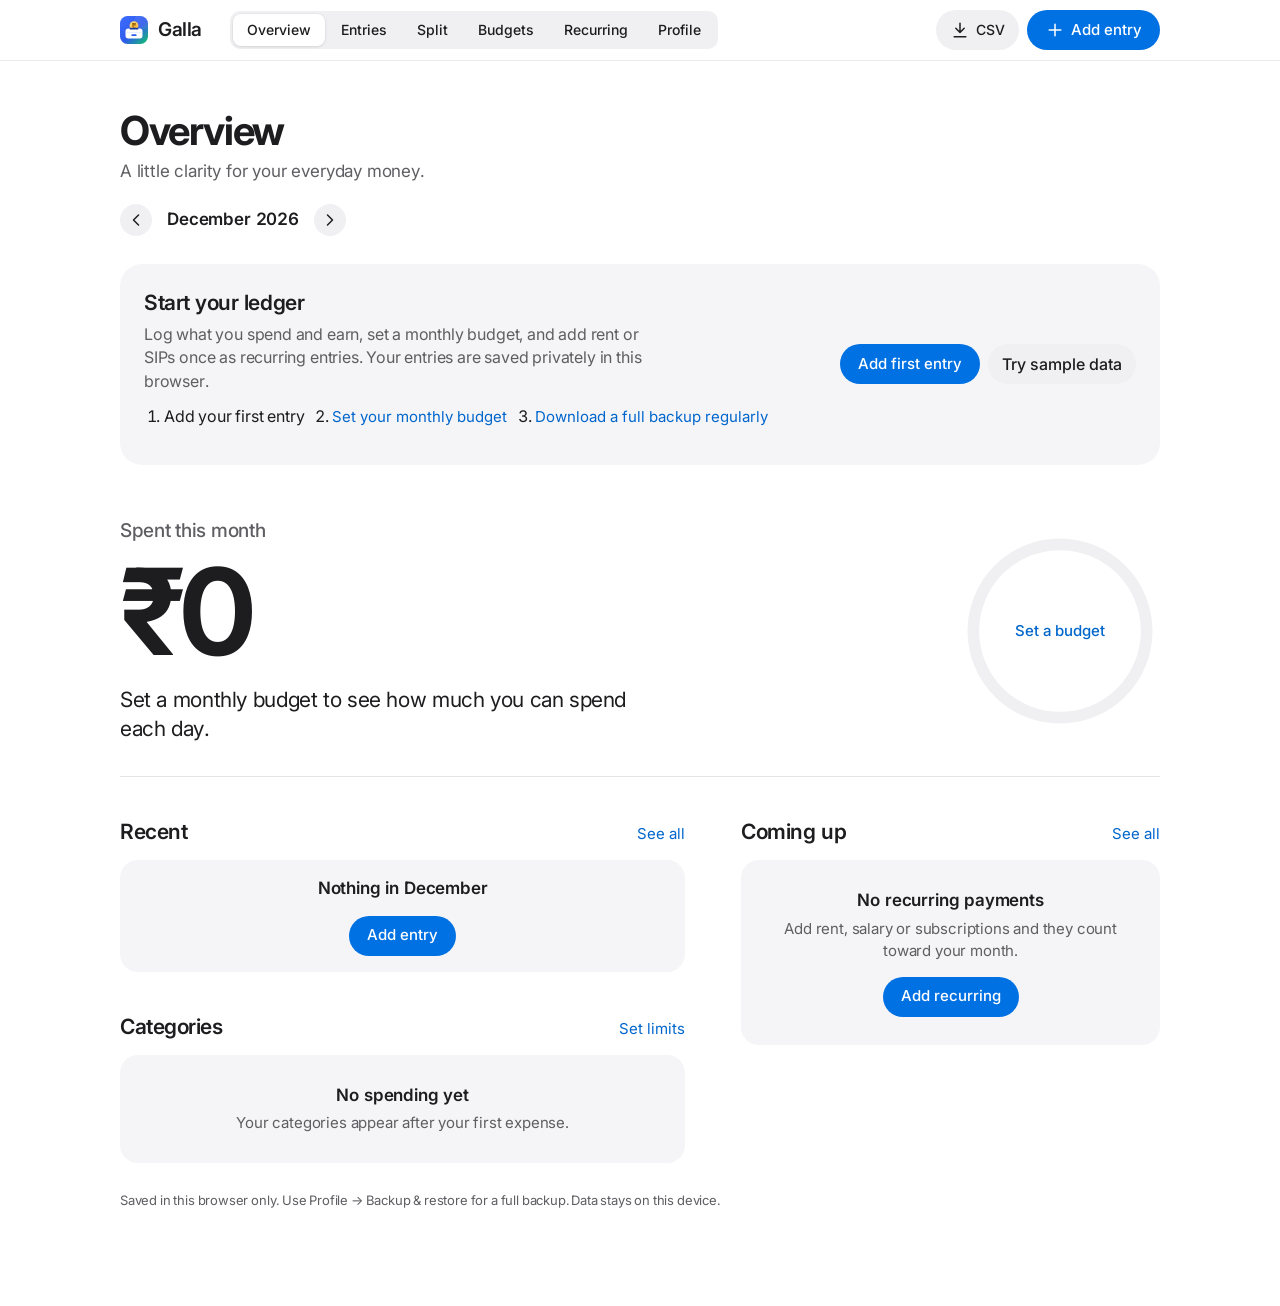
==== commit 7a235d8b: "Redesign Galla in a minimal, Apple-like style - Replace the glass theme (glass.css and its backgroun" ====
--- a/index.html
+++ b/index.html
@@ -1,1468 +1,1487 @@
-<!doctype html>
-<html lang="en">
-<head>
-<meta charset="utf-8">
-<meta name="viewport" content="width=device-width,initial-scale=1,viewport-fit=cover">
-<meta name="description" content="Galla: track personal spending and split shared expenses with friends, in rupees.">
-<meta name="theme-color" content="#eeeefe">
-<title>Galla — Expense Tracker, Budgets &amp; Bill Splitting</title>
-<link rel="canonical" href="https://abhi23raj472.github.io/Galla/">
-<meta name="robots" content="index,follow">
-<meta property="og:type" content="website">
-<meta property="og:title" content="Galla — Spend, Split, Settle">
-<meta property="og:description" content="Track expenses in rupees, manage monthly budgets and split bills with friends. Your ledger stays in your browser.">
-<meta property="og:url" content="https://abhi23raj472.github.io/Galla/">
-<meta name="twitter:card" content="summary">
-<meta name="twitter:title" content="Galla — Expense Tracker & Bill Splitting">
-<meta name="twitter:description" content="A simpler way to track expenses, budget and settle shared bills in rupees.">
-<script type="application/ld+json">{"@context":"https://schema.org","@type":"WebApplication","name":"Galla","url":"https://abhi23raj472.github.io/Galla/","description":"Personal expense tracking, monthly budgets and bill splitting in Indian rupees.","applicationCategory":"FinanceApplication","operatingSystem":"Any","browserRequirements":"Requires JavaScript","offers":{"@type":"Offer","price":"0","priceCurrency":"INR"}}</script>
-<link rel="icon" type="image/svg+xml" href="assets/galla-logo.svg">
-<link rel="preconnect" href="https://fonts.googleapis.com">
-<link rel="preconnect" href="https://fonts.gstatic.com" crossorigin>
-<link rel="stylesheet" href="https://fonts.googleapis.com/css2?family=Plus+Jakarta+Sans:wght@400;500;600;700;800&display=swap">
-<style>:root{color-scheme:light}body{margin:0;font:14px system-ui}img{max-width:100%}[hidden]{display:none!important}</style>
-</head>
-<body>
-
-<style>
-/* Layout: light, airy app shell — pastel hero card, white floating cards, pill tabs; bottom nav + add button on phones, top tabs on desktop; add/edit in a bottom sheet. Single light theme by design. */
-:root{
-  color-scheme:light;
-  --bg:#F4F6FB; --surface:#FFFFFF; --surface-2:#F2F4F9; --ink:#141A2B; --muted:#6A7288; --line:#E5E8F0;
-  --accent:#2F5BEA; --accent-ink:#FFFFFF; --accent-soft:#EAF0FF; --hero:#EAF7F1; --hero-ink:#141A2B;
-  --mint:#DDF6EA; --sky:#E3ECFF; --marigold:#F5A524; --income:#12A150; --danger:#E5484D; --warn:#D98A06;
-  --shadow:0 1px 2px rgba(20,26,43,.04),0 6px 20px rgba(20,26,43,.06);
-  --display:"Plus Jakarta Sans",ui-sans-serif,system-ui,sans-serif;
-  --body:"Plus Jakarta Sans",ui-sans-serif,system-ui,sans-serif;
-  --mono:"Plus Jakarta Sans",ui-sans-serif,system-ui,sans-serif;
-}
-*{box-sizing:border-box}
-body{background:var(--bg);color:var(--ink);font:15px/1.5 var(--body);font-feature-settings:'tnum' 1;-webkit-tap-highlight-color:transparent}
-h1,h2,h3{font-family:var(--display);margin:0;text-wrap:balance}
-h2{font-size:18px;font-weight:700;letter-spacing:-.02em}
-h3{font-size:15px;font-weight:700}
-.num{font-family:var(--mono);font-variant-numeric:tabular-nums;letter-spacing:-.01em}
-.eyebrow{font-size:11px;letter-spacing:.12em;text-transform:uppercase;color:var(--muted);font-weight:600}
-button,input,select{font:inherit;color:inherit}
-button{cursor:pointer}
-:focus-visible{outline:2px solid var(--accent);outline-offset:2px}
-svg.i{width:20px;height:20px;flex:none}
-
-.app{max-width:1080px;margin:0 auto;padding:18px 16px 110px;display:grid;grid-template-columns:minmax(0,1fr);gap:18px}
-@media (min-width:1060px){.app{padding-bottom:48px}}
-
-/* header */
-.top{display:grid;gap:14px}
-.top-row{display:flex;justify-content:space-between;align-items:center;gap:12px}
-.top-row .brand{flex:1 1 auto;min-width:0}
-.top-row .brand h1,.top-row .tagline{white-space:nowrap;overflow:hidden;text-overflow:ellipsis}
-@media (max-width:520px){#exportBtn span{display:none}#exportBtn{padding:0;width:40px}.logo svg{width:40px;height:40px}}
-@media (max-width:360px){.tagline{display:none}}
-.brand{display:flex;align-items:center;gap:10px}
-.logo{display:inline-flex;flex:none}
-.logo svg{display:block;width:44px;height:44px;filter:drop-shadow(0 4px 10px rgba(47,91,234,.25))}
-.tagline{font-size:12px;color:var(--muted);font-weight:600;letter-spacing:.02em}
-.lock .logo svg{width:72px;height:72px}
-.lock-brand{display:flex;align-items:center;gap:8px;font-weight:800;font-size:18px;letter-spacing:-.03em;color:var(--ink)}
-.lock-brand .logo svg{width:28px;height:28px;filter:none}
-.brand h1{font-size:clamp(24px,5vw,30px);font-weight:800;letter-spacing:-.035em;line-height:1.1}
-.top-actions{display:flex;gap:8px;align-items:center;flex:none}
-.iconbtn{display:inline-flex;align-items:center;justify-content:center;gap:6px;height:40px;min-width:40px;padding:0 14px;border:1px solid var(--line);background:var(--surface);border-radius:99px;box-shadow:var(--shadow);font-weight:500;font-size:14px}
-.iconbtn:hover{background:var(--surface-2)}
-.primary{display:inline-flex;align-items:center;justify-content:center;gap:6px;background:var(--accent);color:var(--accent-ink);border:0;border-radius:99px;padding:0 18px;height:42px;font-weight:600;white-space:nowrap;box-shadow:0 6px 16px rgba(47,91,234,.25)}
-.primary:hover{filter:brightness(1.06)}
-.desk{display:none}
-@media (min-width:1060px){.desk{display:inline-flex}}
-.month-bar{display:flex;align-items:center;justify-content:space-between;gap:10px;flex-wrap:wrap}
-.month-nav{display:flex;align-items:center;gap:4px;background:var(--surface);border:1px solid var(--line);border-radius:99px;padding:4px;box-shadow:var(--shadow)}
-.month-nav button{border:0;background:var(--surface-2);width:34px;height:34px;border-radius:50%;display:grid;place-items:center}
-.month-nav button:hover{background:var(--surface-2)}
-.month-nav span{min-width:140px;text-align:center;font-weight:600;font-size:15px}
-.tabs{flex:none;display:none;gap:4px;background:var(--surface);border:1px solid var(--line);border-radius:99px;padding:4px;box-shadow:var(--shadow)}
-@media (min-width:1060px){.tabs{display:flex}}
-.tabs button{border:0;background:none;border-radius:99px;padding:7px 14px;font-weight:500;color:var(--muted);display:flex;gap:6px;align-items:center}
-.tabs button[aria-selected="true"]{background:var(--accent);color:var(--accent-ink)}
-.tabs svg.i{width:17px;height:17px}
-@media (min-width:1060px){.tabs svg.i{display:none}.tabs button{padding:7px 13px}.acct .nm{display:none}.acct{padding:0 4px}}
-
-/* bottom nav + fab */
-.bottom-nav{position:fixed;left:0;right:0;bottom:0;z-index:20;background:rgba(255,255,255,.92);backdrop-filter:blur(14px);-webkit-backdrop-filter:blur(14px);border-top:1px solid var(--line);display:grid;grid-template-columns:repeat(5,1fr);padding:6px 4px calc(6px + env(safe-area-inset-bottom,0px))}
-@media (min-width:1060px){.bottom-nav{display:none}}
-.bottom-nav button{border:0;background:none;display:grid;justify-items:center;gap:2px;font-size:11px;font-weight:500;color:var(--muted);padding:6px 0;border-radius:10px}
-.bottom-nav button[aria-selected="true"]{color:var(--accent)}
-.bottom-nav button[aria-selected="true"] svg{background:var(--accent-soft);color:var(--accent);border-radius:99px;padding:2px 12px;width:44px;box-sizing:content-box}
-.fab{position:fixed;right:16px;bottom:calc(78px + env(safe-area-inset-bottom,0px));z-index:21;width:58px;height:58px;border-radius:50%;border:0;background:var(--accent);color:var(--accent-ink);box-shadow:0 10px 24px rgba(47,91,234,.4);display:grid;place-items:center}
-.fab svg{width:26px;height:26px}
-@media (min-width:1060px){.fab{display:none}}
-
-/* cards */
-.card{background:var(--surface);border:1px solid rgba(229,232,240,.7);border-radius:22px;padding:20px;box-shadow:var(--shadow);min-width:0}
-.card-h{display:flex;justify-content:space-between;align-items:center;gap:10px;margin-bottom:12px;flex-wrap:wrap}
-.card-h .sub{font-size:13px;color:var(--muted)}
-.grid2{display:grid;grid-template-columns:1fr;gap:18px}
-@media (min-width:760px){.grid2{grid-template-columns:1fr 1fr}}
-.grid3{display:grid;grid-template-columns:1fr;gap:12px}
-@media (min-width:640px){.grid3{grid-template-columns:repeat(3,1fr)}}
-.panel{display:grid;gap:18px}
-
-/* hero */
-.hero{background:linear-gradient(135deg,var(--mint) 0%,#E9F4FF 55%,var(--sky) 100%);color:var(--hero-ink);border-radius:26px;padding:22px;display:grid;gap:18px;position:relative;overflow:hidden;box-shadow:var(--shadow)}
-.hero::after{content:"";position:absolute;right:-60px;top:-70px;width:220px;height:220px;border-radius:50%;background:radial-gradient(circle,rgba(47,91,234,.14),transparent 70%);pointer-events:none}
-.hero>*{position:relative;z-index:1}
-.hero .lbl{font-size:12.5px;color:var(--muted);font-weight:600}
-.hero .big{font-family:var(--display);font-weight:800;font-size:clamp(36px,9vw,52px);line-height:1.05;letter-spacing:-.045em;margin-top:4px}
-.hero .big.neg{color:var(--danger)}
-.hero-stats{display:grid;grid-template-columns:repeat(3,1fr);gap:10px}
-.hero-stat{background:rgba(255,255,255,.72);border:1px solid rgba(255,255,255,.9);border-radius:16px;padding:10px 12px;min-width:0;backdrop-filter:blur(6px)}
-.hero-stat .v{font-weight:700;font-size:clamp(14px,3.6vw,18px);white-space:nowrap;overflow:hidden;text-overflow:ellipsis;letter-spacing:-.02em}
-.hero-stat .l{font-size:11.5px;color:var(--muted);display:flex;align-items:center;gap:5px;font-weight:500}
-.hero-stat .l i{width:7px;height:7px;border-radius:50%;display:inline-block}
-.meter{height:10px;border-radius:99px;background:rgba(255,255,255,.8);overflow:hidden}
-.meter i{display:block;height:100%;background:linear-gradient(90deg,var(--income),var(--marigold));border-radius:99px;transition:width .5s}
-.meter.over i{background:var(--danger)}
-.budget-line{display:flex;flex-wrap:wrap;justify-content:space-between;gap:6px 12px;font-size:13px;margin-top:8px;color:var(--muted);font-weight:500}
-.hero .linkbtn{color:var(--accent);font-weight:600}
-.linkbtn{background:none;border:0;padding:0;text-decoration:underline;text-underline-offset:3px;font-size:13px;color:var(--accent)}
-
-/* welcome */
-.welcome{display:flex;flex-wrap:wrap;gap:14px;align-items:center;justify-content:space-between}
-.welcome p{margin:4px 0 0;color:var(--muted);max-width:52ch}
-.welcome .btns{display:flex;gap:8px;flex-wrap:wrap}
-.ghost{display:inline-flex;align-items:center;gap:6px;background:var(--surface);border:1px solid var(--line);border-radius:99px;padding:0 14px;height:40px;font-weight:500}
-.ghost:hover{background:var(--surface-2)}
-
-/* insights */
-.insight{display:grid;gap:4px}
-.insight .v{font-family:var(--display);font-weight:700;font-size:20px;letter-spacing:-.01em;overflow-wrap:anywhere}
-.insight .d{font-size:13px;color:var(--muted)}
-.up{color:var(--danger)} .down{color:var(--income)}
-
-/* donut */
-.donut-wrap{display:grid;grid-template-columns:150px 1fr;gap:18px;align-items:center}
-@media (max-width:420px){.donut-wrap{grid-template-columns:1fr;justify-items:center}}
-.donut svg{width:150px;height:150px;display:block}
-.legend{display:grid;gap:8px;width:100%;min-width:0}
-.legend-row{display:grid;grid-template-columns:12px 1fr auto;gap:8px;align-items:center;font-size:13.5px}
-.legend-row .sw{width:10px;height:10px;border-radius:3px}
-.legend-row .n{overflow:hidden;text-overflow:ellipsis;white-space:nowrap}
-.legend-row .a{color:var(--muted)}
-
-/* calendar */
-.cal{display:grid;grid-template-columns:repeat(7,1fr);gap:5px}
-.cal .dow{font-size:10.5px;color:var(--muted);text-align:center;font-weight:600;letter-spacing:.04em}
-.cal button{aspect-ratio:1;border:0;border-radius:8px;background:var(--surface-2);font-size:12px;font-family:var(--mono);display:grid;place-items:center;color:var(--ink);padding:0;max-width:100%}
-.cal button.today{outline:2px solid var(--marigold);outline-offset:-2px}
-.cal button.future{opacity:.4}
-.cal button.hot{color:var(--accent-ink)}
-.cal-key{display:flex;align-items:center;gap:6px;font-size:11.5px;color:var(--muted);margin-top:10px}
-.cal-key i{width:14px;height:10px;border-radius:3px;display:inline-block}
-
-/* trend */
-.trend svg{width:100%;height:auto;display:block}
-.key{display:flex;gap:14px;font-size:12px;color:var(--muted)}
-.key span{display:flex;align-items:center;gap:5px}
-.key i{width:10px;height:10px;border-radius:3px;display:inline-block}
-
-/* transactions */
-.filters{display:flex;gap:8px;flex-wrap:wrap;align-items:center}
-.search{position:relative;flex:1 1 200px;min-width:0}
-.search svg{position:absolute;left:10px;top:50%;transform:translateY(-50%);width:17px;height:17px;color:var(--muted)}
-.search input{width:100%;padding:9px 10px 9px 34px;border:1px solid var(--line);border-radius:99px;background:var(--surface)}
-select.sel{padding:9px 10px;border:1px solid var(--line);border-radius:10px;background:var(--surface);min-width:0;max-width:100%}
-.seg{display:inline-flex;background:var(--surface-2);border:1px solid var(--line);border-radius:99px;padding:3px;gap:2px}
-.seg button{border:0;background:none;padding:6px 13px;border-radius:99px;font-size:13.5px;font-weight:500;color:var(--muted)}
-.seg button[aria-pressed="true"]{background:var(--surface);color:var(--ink);box-shadow:0 1px 2px rgba(0,0,0,.08)}
-.chip{display:inline-flex;align-items:center;gap:6px;background:var(--accent-soft);border-radius:99px;padding:4px 6px 4px 12px;font-size:13px;font-weight:500}
-.chip button{border:0;background:none;display:grid;place-items:center;width:22px;height:22px;border-radius:50%}
-.chip svg{width:14px;height:14px}
-.filter-sum{display:flex;justify-content:space-between;flex-wrap:wrap;gap:8px;font-size:13px;color:var(--muted);margin-top:12px}
-.day{margin-top:16px}
-.day-h{display:flex;justify-content:space-between;font-size:12px;color:var(--muted);font-weight:600;letter-spacing:.04em;text-transform:uppercase;padding-bottom:6px;border-bottom:1px solid var(--line)}
-.tx{display:grid;grid-template-columns:42px 1fr auto;gap:12px;align-items:center;padding:10px 4px;border-bottom:1px solid var(--line);border-radius:10px;cursor:pointer;width:100%;background:none;border-left:0;border-right:0;border-top:0;text-align:left}
-.tx:hover{background:var(--surface-2)}
-.tx:last-child{border-bottom:0}
-.cat-ic{width:42px;height:42px;border-radius:14px;display:grid;place-items:center}
-.cat-ic svg{width:20px;height:20px}
-.tx .t{min-width:0}
-.tx .d{font-weight:500;overflow-wrap:anywhere;display:flex;align-items:center;gap:6px;flex-wrap:wrap}
-.tx .m{font-size:12.5px;color:var(--muted)}
-.tx .amt{font-family:var(--mono);font-weight:600;font-variant-numeric:tabular-nums;white-space:nowrap}
-.tx .amt.in{color:var(--income)}
-.tag{font-size:10.5px;padding:1px 7px;border-radius:99px;background:var(--surface-2);border:1px solid var(--line);color:var(--muted);font-weight:500;display:inline-flex;gap:3px;align-items:center}
-.tag svg{width:11px;height:11px}
-.empty{text-align:center;padding:30px 12px;color:var(--muted)}
-.empty strong{display:block;color:var(--ink);font-family:var(--display);font-size:18px;margin-bottom:4px}
-.empty .btns{display:flex;gap:8px;justify-content:center;flex-wrap:wrap;margin-top:14px}
-
-/* budgets */
-.bud{display:grid;grid-template-columns:40px 1fr;gap:12px;padding:12px 0;border-bottom:1px solid var(--line);align-items:center}
-.bud:last-child{border-bottom:0}
-.bud .top{display:flex;justify-content:space-between;gap:8px;align-items:center;flex-wrap:wrap}
-.bud .n{font-weight:500}
-.bud .bar{height:8px;border-radius:99px;background:var(--surface-2);overflow:hidden;margin:7px 0 4px}
-.bud .bar i{display:block;height:100%;border-radius:99px}
-.bud .meta{display:flex;justify-content:space-between;gap:8px;font-size:12.5px;color:var(--muted);flex-wrap:wrap}
-.limit{display:flex;align-items:center;gap:4px;font-size:13px;color:var(--muted)}
-.limit input{width:96px;padding:5px 8px;border:1px solid var(--line);border-radius:8px;background:var(--surface-2);text-align:right;font-family:var(--mono)}
-.status{font-size:11px;font-weight:600;padding:2px 8px;border-radius:99px}
-.status.ok{background:color-mix(in srgb,var(--income) 16%,transparent);color:var(--income)}
-.status.near{background:color-mix(in srgb,var(--warn) 18%,transparent);color:var(--warn)}
-.status.over{background:color-mix(in srgb,var(--danger) 16%,transparent);color:var(--danger)}
-.overall{display:flex;gap:10px;align-items:center;flex-wrap:wrap}
-.overall input{width:150px;padding:9px 10px;border:1px solid var(--line);border-radius:10px;background:var(--surface-2);font-family:var(--mono)}
-
-/* recurring */
-.rule{display:grid;grid-template-columns:40px 1fr auto;gap:12px;align-items:center;padding:12px 0;border-bottom:1px solid var(--line)}
-.rule:last-child{border-bottom:0}
-.rule .d{font-weight:500;overflow-wrap:anywhere}
-.rule .m{font-size:12.5px;color:var(--muted)}
-.rule .acts{display:flex;gap:6px;align-items:center}
-.rule.paused{opacity:.55}
-.smallbtn{border:1px solid var(--line);background:var(--surface);border-radius:8px;padding:4px 10px;font-size:13px}
-.smallbtn.danger{color:var(--danger)}
-.note{font-size:13.5px;color:var(--muted);margin:0 0 6px;max-width:62ch}
-
-/* sheet */
-.scrim{position:fixed;inset:0;z-index:40;background:rgba(6,20,17,.45);display:flex;align-items:flex-end;justify-content:center}
-@media (min-width:640px){.scrim{align-items:center;padding:16px}}
-.sheet{background:var(--surface);width:100%;max-width:540px;border-radius:28px 28px 0 0;max-height:92dvh;overflow:auto;padding:10px 18px calc(18px + env(safe-area-inset-bottom,0px));animation:up .22s ease-out}
-@media (min-width:640px){.sheet{border-radius:20px;padding:18px 22px 22px}}
-@keyframes up{from{transform:translateY(24px);opacity:.4}to{transform:none;opacity:1}}
-.grab{width:40px;height:4px;border-radius:99px;background:var(--line);margin:0 auto 12px}
-@media (min-width:640px){.grab{display:none}}
-.sheet-h{display:flex;justify-content:space-between;align-items:center;margin-bottom:14px}
-.sheet form{display:grid;gap:14px}
-.amount-field{display:flex;align-items:baseline;gap:6px;border-bottom:2px solid var(--line);padding-bottom:6px}
-.amount-field:focus-within{border-color:var(--accent)}
-.amount-field span{font-family:var(--display);font-size:30px;font-weight:700;color:var(--muted)}
-.amount-field input::-webkit-outer-spin-button,.amount-field input::-webkit-inner-spin-button{-webkit-appearance:none;margin:0}
-.amount-field input{letter-spacing:-.04em;-moz-appearance:textfield;appearance:textfield;border:0;background:none;font-family:var(--display);font-size:40px;font-weight:800;width:100%;min-width:0;letter-spacing:-.02em;outline:none}
-.quick{display:flex;gap:6px;flex-wrap:wrap}
-.quick button{border:1px solid var(--line);background:var(--surface-2);border-radius:99px;padding:4px 12px;font-size:13px;font-family:var(--mono)}
-.fl{display:grid;gap:5px;font-size:12.5px;color:var(--muted);font-weight:500;min-width:0}
-.fl input,.fl select{padding:10px 11px;border:1px solid var(--line);border-radius:10px;background:var(--surface-2);width:100%;min-width:0;font-size:15px;color:var(--ink)}
-.row2{display:grid;grid-template-columns:1fr 1fr;gap:10px}
-.catgrid{display:grid;grid-template-columns:repeat(auto-fill,minmax(88px,1fr));gap:6px}
-.catgrid label{display:grid;justify-items:center;gap:4px;padding:8px 4px;border:1px solid var(--line);border-radius:12px;font-size:11.5px;text-align:center;cursor:pointer;line-height:1.2;color:var(--ink)}
-.catgrid input{position:absolute;opacity:0;pointer-events:none}
-.catgrid label:has(input:checked){border-color:var(--accent);background:var(--accent-soft)}
-.catgrid label:has(input:focus-visible){outline:2px solid var(--accent)}
-.catgrid .cat-ic{width:34px;height:34px;border-radius:10px}
-.check{display:flex;gap:10px;align-items:flex-start;font-size:14px;padding:10px 12px;border:1px solid var(--line);border-radius:12px;background:var(--surface-2);cursor:pointer}
-.check input{margin-top:3px;accent-color:var(--accent);width:17px;height:17px}
-.check small{display:block;color:var(--muted);font-size:12.5px}
-.sheet-actions{display:flex;gap:8px}
-.sheet-actions .primary{flex:1;height:48px;font-size:16px}
-.dangerbtn{border:1px solid var(--line);background:none;color:var(--danger);border-radius:10px;padding:0 14px;height:48px;font-weight:500}
-.dangerbtn.confirm{background:var(--danger);color:#fff;border-color:var(--danger)}
-
-/* split */
-.av{width:40px;height:40px;border-radius:50%;display:grid;place-items:center;font-weight:700;font-family:var(--display);font-size:14px;flex:none;letter-spacing:-.02em}
-.av.sm{width:28px;height:28px;font-size:10.5px}
-.av.lg{width:52px;height:52px;font-size:18px}
-.person{display:grid;grid-template-columns:40px 1fr auto;gap:12px;align-items:center;padding:10px 4px;width:100%;background:none;border:0;border-bottom:1px solid var(--line);text-align:left;border-radius:10px}
-.person:hover{background:var(--surface-2)}
-.person:last-child{border-bottom:0}
-.person .n{font-weight:500;overflow-wrap:anywhere}
-.person .m{font-size:12.5px;color:var(--muted)}
-.bal{text-align:right;font-size:11.5px;color:var(--muted);white-space:nowrap}
-.bal b{display:block;font-family:var(--mono);font-size:15px;font-weight:600;color:var(--ink)}
-.bal.pos b{color:var(--income)} .bal.neg b{color:var(--danger)}
-.groups{display:grid;gap:10px;grid-template-columns:repeat(auto-fill,minmax(230px,1fr))}
-.group{border:1px solid var(--line);border-radius:18px;padding:16px;background:linear-gradient(160deg,var(--surface-2),var(--surface));text-align:left;display:grid;gap:10px;width:100%}
-.group:hover{border-color:var(--accent)}
-.group .gn{font-family:var(--display);font-weight:700;font-size:16px;overflow-wrap:anywhere}
-.group .gm{display:flex;justify-content:space-between;align-items:center;gap:8px;font-size:12.5px;color:var(--muted)}
-.stack{display:flex}
-.stack .av{margin-left:-4px;box-shadow:0 0 0 2px var(--surface)}
-.stack .av:first-child{margin-left:0}
-.pos-t{color:var(--income)} .neg-t{color:var(--danger)}
-.splitbox{display:grid;gap:12px;padding:12px;border:1px solid var(--line);border-radius:12px;background:var(--surface-2)}
-.pchips{display:flex;flex-wrap:wrap;gap:6px}
-.pchips label{display:inline-flex;align-items:center;gap:6px;border:1px solid var(--line);border-radius:99px;padding:3px 11px 3px 3px;font-size:13px;cursor:pointer;background:var(--surface);color:var(--ink)}
-.pchips input{position:absolute;opacity:0;pointer-events:none}
-.pchips label:has(input:checked){border-color:var(--accent);background:var(--accent-soft)}
-.pchips label:has(input:focus-visible){outline:2px solid var(--accent)}
-.shares{display:grid;gap:6px}
-.share-row{display:grid;grid-template-columns:1fr 110px;gap:8px;align-items:center;font-size:14px;color:var(--ink)}
-.share-row>span{display:flex;gap:8px;align-items:center;min-width:0}
-.share-row input{padding:7px 9px;border:1px solid var(--line);border-radius:8px;background:var(--surface);text-align:right;font-family:var(--mono);width:100%}
-.share-row .calc{font-family:var(--mono);text-align:right;color:var(--muted)}
-.remain{font-size:12.5px;color:var(--muted)} .remain.bad{color:var(--danger)}
-.inline-add{display:flex;gap:6px;flex-wrap:wrap}
-.inline-add input{flex:1 1 140px;min-width:0;padding:8px 10px;border:1px solid var(--line);border-radius:8px;background:var(--surface)}
-.dsec{display:grid;gap:8px;padding:14px 0;border-top:1px solid var(--line)}
-.dsec:first-of-type{border-top:0}
-.dsec h3{font-size:14px}
-.dhead{display:flex;gap:12px;align-items:center;min-width:0}
-.dhead .t{min-width:0}
-.dhead h2{overflow-wrap:anywhere}
-.dstatus{font-size:14px;color:var(--muted)}
-.hist{display:grid;grid-template-columns:1fr auto;gap:10px;align-items:center;padding:8px 0;border-bottom:1px dashed var(--line);font-size:14px}
-.hist:last-child{border-bottom:0}
-.hist .m{font-size:12px;color:var(--muted)}
-.hist .r{display:flex;gap:6px;align-items:center;font-family:var(--mono);white-space:nowrap}
-.suggest{display:grid;grid-template-columns:auto 1fr auto;gap:10px;align-items:center;padding:8px 0;border-bottom:1px dashed var(--line);font-size:14px}
-.suggest:last-child{border-bottom:0}
-.upi{display:flex;gap:8px;align-items:center;font-size:13px;color:var(--muted);flex-wrap:wrap}
-.upi code{font-family:var(--mono);color:var(--ink);background:var(--surface-2);padding:2px 6px;border-radius:6px;overflow-wrap:anywhere}
-.acct{display:inline-flex;align-items:center;gap:8px;height:40px;padding:0 12px 0 4px;border:1px solid var(--line);background:var(--surface);border-radius:99px;box-shadow:var(--shadow);font-weight:600;font-size:14px;max-width:190px}
-.acct .av{width:32px;height:32px;font-size:12px}
-.acct .nm{overflow:hidden;text-overflow:ellipsis;white-space:nowrap}
-.acct svg.i{width:16px;height:16px;color:var(--muted)}
-@media (max-width:420px){.acct .nm{display:none}.acct{padding:0 4px}}
-.lock{position:fixed;inset:0;z-index:80;background:linear-gradient(160deg,var(--mint),#EEF5FF 50%,var(--sky));display:grid;place-items:center;padding:24px 16px calc(24px + env(safe-area-inset-bottom,0px))}
-.lock-box{width:100%;max-width:340px;display:grid;gap:18px;justify-items:center;text-align:center}
-.lock-box h1{font-size:26px;font-weight:800;letter-spacing:-.035em}
-.lock-box p{margin:0;color:var(--muted);font-size:14px}
-.lock .av.lg{width:64px;height:64px;font-size:22px;box-shadow:0 6px 18px rgba(20,26,43,.1)}
-.dots{display:flex;gap:14px;height:18px}
-.dots i{width:14px;height:14px;border-radius:50%;border:2px solid var(--accent);transition:background .15s}
-.dots i.on{background:var(--accent)}
-.dots.err{animation:shake .35s}
-.dots.err i{border-color:var(--danger)}
-@keyframes shake{25%{transform:translateX(-8px)}50%{transform:translateX(8px)}75%{transform:translateX(-4px)}}
-.keypad{display:grid;grid-template-columns:repeat(3,72px);gap:14px;justify-content:center}
-.keypad button{width:72px;height:72px;border-radius:50%;border:0;background:rgba(255,255,255,.85);font-size:26px;font-weight:600;box-shadow:var(--shadow);color:var(--ink)}
-.keypad button:active{background:var(--accent-soft)}
-.keypad button.blank{visibility:hidden}
-.keypad button.bk{background:none;box-shadow:none;font-size:15px;color:var(--muted)}
-.lock-msg{min-height:20px;font-size:13.5px;color:var(--danger);font-weight:500}
-.lock-loading{color:var(--muted);font-weight:500}
-.pinrow{display:grid;grid-template-columns:1fr 1fr;gap:10px}
-.pinrow input{padding:10px 12px;border:1px solid var(--line);border-radius:12px;background:var(--surface-2);font-size:18px;letter-spacing:.4em;text-align:center;width:100%;min-width:0}
-.statusline{font-size:12px;color:var(--muted);text-align:center}
-.toast{position:fixed;left:50%;top:calc(12px + env(safe-area-inset-top,0px));bottom:auto;transform:translate(-50%,-8px);max-width:calc(100% - 32px);text-align:center;box-shadow:0 8px 24px rgba(20,26,43,.18);border-radius:99px;background:var(--ink);color:var(--bg);padding:9px 16px;border-radius:10px;font-size:14px;opacity:0;transition:opacity .2s,transform .2s;pointer-events:none;z-index:90;white-space:normal}
-.toast.show{transform:translate(-50%,0)}
-.toast.show{opacity:1}
-@media (prefers-reduced-motion:reduce){*{transition:none!important;animation:none!important}}
-</style>
-
-<link rel="stylesheet" href="glass.css">
-<noscript><p class="card">Galla helps you track expenses, manage budgets and split bills in rupees. Enable JavaScript to use your private ledger.</p></noscript>
-<a class="skip-link" href="#mainContent">Skip to dashboard</a>
-<aside class="sidebar" aria-label="Galla navigation">
- <a class="sidebar-brand" href="./" aria-label="Galla home"><img src="assets/galla-logo.svg" width="48" height="48" alt=""><div><strong>Galla</strong><span>Spend · Split · Settle</span></div></a>
- <nav class="tabs" id="topTabs" role="tablist" aria-label="Sections"></nav>
- <div class="sidebar-foot"><p>Your ledger.<br>Your browser. Your control.</p></div>
-</aside>
-<div class="app">
-  <header class="top"><div class="page-intro"><h1 id="pageTitle">Overview</h1><p id="pageSubtitle">A little clarity for your everyday money.</p></div>
-    <div class="top-row">
-      <div class="brand"><span class="logo" id="brandLogo"></span><div><span class="mobile-brand-name">Galla</span><div class="tagline">Spend · Split · Settle</div></div></div>
-
-      <div class="top-actions">
-
-        <button class="iconbtn" id="exportBtn" hidden title="Export all entries as CSV" aria-label="Export CSV"><svg class="i" data-i="download"></svg><span>CSV</span></button>
-        <button class="primary desk" id="addBtnDesk"><svg class="i" data-i="plus"></svg>Add entry</button>
-      </div>
-    </div>
-    <div class="month-bar" id="monthBar">
-      <div class="month-nav" aria-label="Choose month">
-        <button id="prevM" aria-label="Previous month"><svg class="i" data-i="chevL"></svg></button>
-        <span id="monthLabel">—</span>
-        <button id="nextM" aria-label="Next month"><svg class="i" data-i="chevR"></svg></button>
-      </div>
-      <button class="linkbtn" id="thisMonth" hidden>Back to this month</button>
-    </div>
-  </header>
-
-  <main id="mainContent">
-    <!-- OVERVIEW -->
-    <section class="panel" data-panel="overview">
-      <div class="card welcome" id="welcome" hidden>
-        <div><h2>Start your ledger</h2><p>Log what you spend and earn, set a monthly budget, and add rent or SIPs once as recurring entries. Your entries are saved privately in this browser.</p><ol class="setup-list"><li>Add your first entry</li><li><button class="linkbtn" data-goto="budgets">Set your monthly budget</button></li><li><button class="linkbtn" data-goto="profile">Download a full backup regularly</button></li></ol></div>
-        <div class="btns"><button class="primary" data-add>Add first entry</button><button class="ghost" data-sample>Try sample data</button></div>
-      </div>
-
-      <div class="dashboard-grid">
-        <div class="dashboard-main">
-          <section class="hero balance-card" aria-label="Monthly balance">
-            <div><div class="lbl" id="balLbl">Left this month</div><div class="big num" id="balance">₹0</div><p class="balance-caption">Your income and spending, in one clear view.</p></div>
-            <div class="hero-stats">
-              <div class="hero-stat"><div class="l"><i style="background:var(--income)"></i>Income</div><div class="v" id="hIncome">₹0</div></div>
-              <div class="hero-stat"><div class="l"><i style="background:var(--danger)"></i>Spending</div><div class="v" id="hSpent">₹0</div></div>
-              <div class="hero-stat" title="Daily spending excludes rent, investments and recurring entries"><div class="l">Daily average spend</div><div class="v" id="hDaily">₹0</div></div>
-            </div>
-          </section>
-          <section class="card activity-card">
-            <div class="card-h"><h2>Income vs spending</h2><div class="key"><span><i style="background:var(--income)"></i>Income</span><span><i style="background:var(--accent)"></i>Spending</span></div></div>
-            <p class="section-caption">Your last six months at a glance</p><div class="trend" id="trend"></div>
-            <div class="recent-section"><div class="card-h"><h2>Recent transactions</h2><button class="linkbtn" data-goto="transactions">See all entries</button></div><div id="recent"></div></div>
-          </section>
-        </div>
-        <aside class="card dashboard-side" aria-label="Budget and upcoming expenses">
-          <div class="card-h"><h2>Monthly budget</h2><button class="linkbtn" data-goto="budgets">Set budget</button></div>
-          <div class="budget-overview"><strong id="overviewBudgetAmount">No budget yet</strong><span id="overviewBudgetPercent"></span></div>
-          <div class="meter" id="meter"><i style="width:0"></i></div><div class="budget-line"><span id="budgetText">Set a limit to stay on track</span></div>
-          <div class="side-section"><div class="card-h"><h2>Top categories</h2><span class="sub" id="donutSub"></span></div><div id="donut"></div></div>
-          <div class="side-section"><div class="card-h"><h2>Upcoming recurring</h2><button class="linkbtn" data-goto="recurring">See all</button></div><div id="upcomingPreview"></div></div>
-        </aside>
-      </div>
-      <details class="card spending-details"><summary>Daily spending &amp; insights<span>Explore your spending patterns</span></summary><div class="details-content"><div class="grid3" id="insights"></div><div class="card-h"><h2>Daily spending</h2><span class="sub">Choose a day to see its entries</span></div><div id="cal"></div></div></details>
-
-    </section>
-
-    <!-- TRANSACTIONS -->
-    <section class="panel" data-panel="transactions" hidden>
-      <section class="card">
-        <div class="filters">
-          <div class="search"><svg class="i" data-i="search"></svg><input id="search" type="search" placeholder="Search description or category" aria-label="Search entries"></div>
-          <div class="seg" id="typeSeg" role="group" aria-label="Entry type">
-            <button data-type="" aria-pressed="true">All</button><button data-type="expense" aria-pressed="false">Spent</button><button data-type="income" aria-pressed="false">Income</button>
-          </div>
-          <select class="sel" id="catFilter" aria-label="Filter by category"><option value="">All categories</option></select>
-        </div>
-        <details class="entry-options"><summary>Date range &amp; sorting</summary><div class="range-filters"><label class="fl">From<input type="date" id="filterFrom"></label><label class="fl">To<input type="date" id="filterTo"></label><label class="fl">Sort entries<select id="entrySort"><option value="newest">Newest first</option><option value="oldest">Oldest first</option><option value="largest">Largest amount</option><option value="smallest">Smallest amount</option></select></label></div><p class="note">A date range searches across months.</p></details><p id="rangeStatus" role="status"></p><div id="recurringFilter" hidden><span class="chip">Generated recurring entries <button id="clearRecurring" aria-label="Show all entries">×</button></span></div><div id="dayChip"></div>
-        <div class="filter-sum" id="filterSum"></div>
-        <div id="list"></div>
-        <div id="sampleRemove" hidden style="margin-top:14px;text-align:center"><button class="linkbtn" id="removeSamples">Remove all sample entries</button></div>
-      </section>
-    </section>
-
-    <!-- SPLIT -->
-    <section class="panel" data-panel="split" hidden><p class="card split-guide">Start with <button class="linkbtn" id="guideFriend">a friend</button>, optionally <button class="linkbtn" id="guideGroup">create a group</button>, then <button class="linkbtn" id="guideExpense">add a shared expense</button>. Recording a settlement does not send money.</p>
-      <div class="hero">
-        <div><div class="lbl">Across all friends, you are</div><div class="big" id="sNet" style="font-size:clamp(30px,7vw,44px)">all settled up</div></div>
-        <div class="hero-stats" style="grid-template-columns:repeat(2,1fr)">
-          <div class="hero-stat"><div class="l"><i style="background:var(--income)"></i>Owed to you</div><div class="v" id="sOwed">₹0</div></div>
-          <div class="hero-stat"><div class="l"><i style="background:var(--danger)"></i>You owe</div><div class="v" id="sOwe">₹0</div></div>
-        </div>
-      </div>
-      <section class="card">
-        <div class="card-h"><h2>Groups</h2><button class="ghost" id="newGroup"><svg class="i" data-i="plus"></svg>New group</button></div>
-        <div id="groups"></div>
-      </section>
-      <section class="card">
-        <div class="card-h"><h2>Friends</h2><button class="ghost" id="newFriend"><svg class="i" data-i="plus"></svg>Add friend</button></div>
-        <div id="friends"></div>
-      </section>
-      <section class="card">
-        <div class="card-h"><h2>Recent activity</h2><button class="primary" id="addShared"><svg class="i" data-i="plus"></svg>Add shared expense</button></div>
-        <div id="splitActivity"></div>
-      </section>
-    </section>
-
-    <!-- BUDGETS -->
-    <section class="panel" data-panel="budgets" hidden>
-      <section class="card">
-        <div class="card-h"><h2>Monthly budget</h2><span class="sub">Applies to every month</span></div>
-        <div class="overall">
-          <label class="limit" for="overallBudget">₹ <input id="overallBudget" type="number" min="0" step="500" inputmode="numeric" placeholder="No budget" aria-label="Monthly budget for every month"></label>
-          <span class="note" id="overallNote" style="margin:0"></span>
-        </div>
-      </section>
-      <section class="card">
-        <div class="card-h"><h2>Category limits</h2><span class="sub" id="budMonth"></span></div>
-        <p class="note">Limits apply to every month. The selected month changes spending totals only. Changes save when you leave a field; leave a limit blank to remove it.</p>
-        <p id="budgetStatus" role="status" aria-live="polite">All changes saved</p><div id="budList"></div>
-      </section>
-    </section>
-
-    <!-- RECURRING -->
-    <section class="panel" data-panel="profile" hidden><div id="profileContent"></div></section>
-    <section class="panel" data-panel="recurring" hidden>
-      <section class="card">
-        <div class="card-h"><h2>Recurring every month</h2><button class="primary" id="addRule"><svg class="i" data-i="plus"></svg>New</button></div>
-        <p class="note">Rent, salary, SIPs, subscriptions and EMIs. Due entries are added when you open Galla, including missed months from the last 12 months. No payment is made. Pause a rule to stop future entries. Review generated entries below.</p>
-        <div id="recurringStatus" role="status" aria-live="polite"></div><button class="ghost" id="reviewRecurring">Review generated entries</button><div id="rules"></div>
-      </section>
-    </section>
-  </main>
-  <div class="statusline" id="status">Loading your ledger…</div>
-</div>
-
-<nav class="bottom-nav" id="bottomNav" role="tablist" aria-label="Sections"></nav>
-<button class="fab" id="fab" aria-label="Add entry"><svg class="i" data-i="plus"></svg></button>
-
-<div class="scrim" id="scrim" hidden>
-  <div class="sheet" role="dialog" aria-modal="true" aria-labelledby="sheetTitle">
-    <div class="grab"></div>
-    <div class="sheet-h"><h2 id="sheetTitle">Add entry</h2><button class="iconbtn" id="closeSheet" aria-label="Close"><svg class="i" data-i="x"></svg></button></div>
-    <form id="form" autocomplete="off">
-      <div class="seg" id="formType" role="group" aria-label="Entry type" style="justify-self:start">
-        <button type="button" data-type="expense" aria-pressed="true">Expense</button><button type="button" data-type="income" aria-pressed="false">Income</button>
-      </div>
-      <div>
-        <label class="amount-field" for="fAmount"><span>₹</span><input id="fAmount" type="number" inputmode="decimal" min="0" step="0.01" placeholder="0" required aria-label="Amount in rupees"></label>
-        <div class="quick" id="quick" style="margin-top:10px"></div>
-      </div>
-      <label class="fl">What for<input id="fDesc" type="text" maxlength="80" placeholder="Lunch at office canteen" required></label>
-      <div class="fl"><span>Category</span><div class="catgrid" id="catGrid" role="radiogroup" aria-label="Category"></div></div>
-      <div id="splitWrap" style="display:grid;gap:10px">
-        <label class="check"><input type="checkbox" id="fSplit"><span>Split with friends<small>Share this with a group or friends. Only your share counts as your spending.</small></span></label>
-        <div class="splitbox" id="splitBox" hidden>
-          <div class="row2">
-            <label class="fl">Group<select id="fGroup"></select></label>
-            <label class="fl">Paid by<select id="fPaidBy"></select></label>
-          </div>
-          <div class="fl"><span>Split between</span><div class="pchips" id="pChips"></div></div>
-          <div class="inline-add"><input id="quickFriend" placeholder="Add someone new by name" maxlength="40" aria-label="New friend name"><button type="button" class="smallbtn" id="quickFriendBtn">Add</button></div>
-          <div class="seg" id="splitMode" role="group" aria-label="How to split" style="justify-self:start"><button type="button" data-m="equal" aria-pressed="true">Equally</button><button type="button" data-m="exact" aria-pressed="false">Exact ₹</button><button type="button" data-m="pct" aria-pressed="false">Percent</button></div>
-          <div class="shares" id="shares"></div>
-          <div class="remain" id="remain"></div>
-        </div>
-      </div>
-      <details class="entry-options" id="entryOptions"><summary>Payment, date &amp; repeat options</summary><div class="row2">
-        <label class="fl">Paid via<select id="fPay"><option>UPI</option><option>Card</option><option>Cash</option><option>Net banking</option><option>Auto-debit</option></select></label>
-        <label class="fl">Date<input id="fDate" type="date" required></label>
-      </div>
-      <label class="check" id="repeatWrap"><input type="checkbox" id="fRepeat"><span>Repeat every month<small id="repeatHint">Added when you open Galla after the due date</small></span></label>
-      </details>
-    </form><div class="entry-footer"><p id="entrySaveStatus" class="note" role="status" aria-live="polite"></p><div class="sheet-actions"><button type="button" class="dangerbtn" id="deleteBtn" hidden>Delete</button><button class="primary" id="submitBtn" type="submit" form="form">Add expense</button></div></div>
-  </div>
-</div>
-<div class="scrim" id="scrim2" hidden>
-  <div class="sheet" role="dialog" aria-modal="true" aria-label="Details"><div class="grab"></div><div id="detail"></div></div>
-</div>
-
-</div>
-<div class="toast" id="toast" role="status" aria-live="polite"></div>
-
-<script>
-// ---------- constants ----------
-const ICONS={
-  food:'<path d="M7 3v8M5 3v5a2 2 0 0 0 4 0V3M7 11v10M17 3c-2 0-3 2-3 5s1 4 3 4v9"/>',
-  basket:'<path d="M3 9h18l-2 11H5z"/><path d="M8 9l4-6 4 6M9 13v4M15 13v4"/>',
-  car:'<path d="M4 16v-4l2-5h12l2 5v4z"/><circle cx="8" cy="16.5" r="1.8"/><circle cx="16" cy="16.5" r="1.8"/><path d="M4 12h16"/>',
-  home:'<path d="M3 11l9-7 9 7"/><path d="M5 10v10h14V10"/><path d="M10 20v-6h4v6"/>',
-  bolt:'<path d="M13 2L4 14h7l-1 8 9-12h-7z"/>',
-  bag:'<path d="M5 8h14l-1 13H6z"/><path d="M9 8a3 3 0 0 1 6 0"/>',
-  heart:'<path d="M12 20s-8-4.8-8-10.5A4.5 4.5 0 0 1 12 7a4.5 4.5 0 0 1 8 2.5C20 15.2 12 20 12 20z"/>',
-  film:'<rect x="3" y="5" width="18" height="14" rx="2"/><path d="M7 5v14M17 5v14M3 12h4M17 12h4"/>',
-  globe:'<circle cx="12" cy="12" r="9"/><path d="M3 12h18M12 3c3 3 3 15 0 18M12 3c-3 3-3 15 0 18"/>',
-  book:'<path d="M4 5a2 2 0 0 1 2-2h14v16H6a2 2 0 0 0-2 2z"/><path d="M4 21V5M9 7h7"/>',
-  chart:'<path d="M4 20V10M10 20V4M16 20v-7M22 20H2"/>',
-  dots:'<circle cx="6" cy="12" r="1.3"/><circle cx="12" cy="12" r="1.3"/><circle cx="18" cy="12" r="1.3"/>',
-  brief:'<rect x="3" y="7" width="18" height="13" rx="2"/><path d="M9 7V5h6v2M3 13h18"/>',
-  laptop:'<rect x="5" y="5" width="14" height="10" rx="1.5"/><path d="M3 19h18"/>',
-  pct:'<path d="M19 5L5 19"/><circle cx="7" cy="7" r="2.2"/><circle cx="17" cy="17" r="2.2"/>',
-  back:'<path d="M9 14L4 9l5-5"/><path d="M4 9h11a5 5 0 0 1 0 10h-3"/>',
-  gift:'<rect x="3" y="8" width="18" height="5" rx="1"/><path d="M5 13v8h14v-8M12 8v13M12 8S10 3 7.5 4.5 9 8 12 8zM12 8s2-5 4.5-3.5S15 8 12 8z"/>',
-  plus:'<path d="M12 5v14M5 12h14"/>',
-  grid:'<rect x="4" y="4" width="7" height="7" rx="1.5"/><rect x="13" y="4" width="7" height="7" rx="1.5"/><rect x="4" y="13" width="7" height="7" rx="1.5"/><rect x="13" y="13" width="7" height="7" rx="1.5"/>',
-  list:'<path d="M9 6h11M9 12h11M9 18h11"/><circle cx="4.5" cy="6" r="1"/><circle cx="4.5" cy="12" r="1"/><circle cx="4.5" cy="18" r="1"/>',
-  target:'<circle cx="12" cy="12" r="9"/><circle cx="12" cy="12" r="5"/><circle cx="12" cy="12" r="1"/>',
-  repeat:'<path d="M17 2l3 3-3 3"/><path d="M4 11V9a4 4 0 0 1 4-4h12"/><path d="M7 22l-3-3 3-3"/><path d="M20 13v2a4 4 0 0 1-4 4H4"/>',
-  download:'<path d="M12 4v11M7 10l5 5 5-5M5 20h14"/>',
-  search:'<circle cx="11" cy="11" r="7"/><path d="M20 20l-4-4"/>',
-  chevL:'<path d="M15 6l-6 6 6 6"/>', chevR:'<path d="M9 6l6 6-6 6"/>',
-  x:'<path d="M6 6l12 12M18 6L6 18"/>',
-  lock:'<rect x="5" y="11" width="14" height="10" rx="2"/><path d="M8 11V8a4 4 0 0 1 8 0v3"/>',
-  users:'<circle cx="9" cy="8" r="3.5"/><path d="M2.5 20a6.5 6.5 0 0 1 13 0"/><circle cx="17" cy="9" r="2.8"/><path d="M16 14.2A5.5 5.5 0 0 1 21.5 20"/>',
-  swap:'<path d="M7 4L3 8l4 4M3 8h14M17 12l4 4-4 4M21 16H7"/>'
-};
-let _logoN=0;
-const LOGO_INNER='<defs><linearGradient id="gBg" x1="4" y1="2" x2="44" y2="46" gradientUnits="userSpaceOnUse"><stop offset="0" stop-color="#3B6BFF"/><stop offset=".55" stop-color="#2F5BEA"/><stop offset="1" stop-color="#14B87A"/></linearGradient><linearGradient id="gCoin" x1="17" y1="8" x2="31" y2="24" gradientUnits="userSpaceOnUse"><stop offset="0" stop-color="#FFD866"/><stop offset="1" stop-color="#F5A524"/></linearGradient></defs><rect width="48" height="48" rx="13" fill="url(#gBg)"/><circle cx="38" cy="9" r="14" fill="#FFFFFF" opacity=".08"/><circle cx="24" cy="16.5" r="7.6" fill="url(#gCoin)"/><circle cx="24" cy="16.5" r="5.9" fill="none" stroke="#FFF3C4" stroke-width=".8" opacity=".8"/><path d="M21.3 12.9h5.4M21.3 15h5.4M22.3 12.9c2.9 0 2.9 4.3 0 4.3h-1l3.9 3.3" fill="none" stroke="#8A5300" stroke-width="1.35" stroke-linecap="round" stroke-linejoin="round"/><rect x="9.5" y="21.5" width="29" height="17" rx="4.5" fill="#FFFFFF"/><rect x="16.5" y="20.3" width="15" height="3" rx="1.5" fill="#173A9E"/><path d="M9.5 28.4h29" stroke="#DCE6FF" stroke-width="1.2"/><rect x="19.5" y="31.4" width="9" height="3" rx="1.5" fill="#2F5BEA"/>';
-function logo(label="Galla"){const n=++_logoN;return `<svg viewBox="0 0 48 48" role="img" aria-label="${label}">${LOGO_INNER.replace(/gBg/g,'gBg'+n).replace(/gCoin/g,'gCoin'+n)}</svg>`}
-const svg=(n,cls="i")=>`<svg class="${cls}" viewBox="0 0 24 24" fill="none" stroke="currentColor" stroke-width="1.8" stroke-linecap="round" stroke-linejoin="round" aria-hidden="true">${ICONS[n]||ICONS.dots}</svg>`;
-document.querySelectorAll("svg[data-i]").forEach(s=>s.outerHTML=svg(s.dataset.i));
-document.getElementById("brandLogo").innerHTML=logo();
-
-
-const EXP=[
-  {n:"Food & dining",c:"#E0901B",i:"food"},{n:"Groceries",c:"#2F8F55",i:"basket"},{n:"Transport",c:"#3B7DD8",i:"car"},
-  {n:"Rent & housing",c:"#8A5CC7",i:"home"},{n:"Bills & recharge",c:"#12867A",i:"bolt"},{n:"Shopping",c:"#D2557A",i:"bag"},
-  {n:"Health",c:"#C9483A",i:"heart"},{n:"Entertainment",c:"#B37A1F",i:"film"},{n:"Travel",c:"#2AA0B8",i:"globe"},
-  {n:"Education",c:"#5467C9",i:"book"},{n:"Investments",c:"#4E8F2A",i:"chart"},{n:"Other",c:"#7C8B87",i:"dots"}
-];
-const INC=[
-  {n:"Salary",c:"#2E8B57",i:"brief"},{n:"Freelance",c:"#3B7DD8",i:"laptop"},{n:"Interest",c:"#8A5CC7",i:"pct"},
-  {n:"Refund",c:"#12867A",i:"back"},{n:"Gift",c:"#D2557A",i:"gift"},{n:"Other income",c:"#7C8B87",i:"plus"}
-];
-const cat=n=>[...EXP,...INC].find(x=>x.n===n)||{n,c:"#7C8B87",i:"dots"};
-const catIcon=(n,cls="cat-ic")=>{const c=cat(n);return `<span class="${cls}" style="background:color-mix(in srgb,${c.c} 16%,transparent);color:${c.c}">${svg(c.i)}</span>`};
-const TABS=[["overview","Overview","grid"],["transactions","Entries","list"],["split","Split","users"],["budgets","Budgets","target"],["recurring","Recurring","repeat"],["profile","Profile","users"]];
-
-const inr=new Intl.NumberFormat("en-IN",{style:"currency",currency:"INR",minimumFractionDigits:0,maximumFractionDigits:2});
-const inr2=new Intl.NumberFormat("en-IN",{style:"currency",currency:"INR",minimumFractionDigits:0,maximumFractionDigits:2});
-const $=id=>document.getElementById(id);
-const esc=s=>String(s??"").replace(/[&<>"']/g,c=>({"&":"&amp;","<":"&lt;",">":"&gt;",'"':"&quot;","'":"&#39;"}[c]));
-const pad=n=>String(n).padStart(2,"0");
-const todayISO=()=>{const d=new Date();return `${d.getFullYear()}-${pad(d.getMonth()+1)}-${pad(d.getDate())}`};
-const mKey=iso=>iso.slice(0,7);
-const shiftM=(k,d)=>{const [y,m]=k.split("-").map(Number);const t=new Date(y,m-1+d,1);return `${t.getFullYear()}-${pad(t.getMonth()+1)}`};
-const dim=k=>{const [y,m]=k.split("-").map(Number);return new Date(y,m,0).getDate()};
-const mName=(k,o={month:"long",year:"numeric"})=>{const [y,m]=k.split("-").map(Number);return new Date(y,m-1,1).toLocaleDateString("en-IN",o)};
-const dName=(iso,o={weekday:"short",day:"numeric",month:"short"})=>{const [y,m,d]=iso.split("-").map(Number);return new Date(y,m-1,d).toLocaleDateString("en-IN",o)};
-const typeOf=t=>t.type==="income"?"income":t.type==="settle"?"settle":"expense";
-const newId=p=>p+Date.now().toString(36)+Math.random().toString(36).slice(2,6);
-const compact=v=>v>=100000?(v/100000).toFixed(v>=1000000?0:1)+"L":v>=1000?(v/1000).toFixed(v>=10000?0:1)+"k":String(Math.round(v));
-
-// ---------- state ----------
-let txns=[], rules=[], people=[], groups=[], settings={budget:0,catBudgets:{}};
-let sf={on:false,group:"",paidBy:"me",parts:new Set(["me"]),mode:"equal",vals:{}}, detailState=null;
-let cur=todayISO().slice(0,7), tab="overview";
-let filt={q:"",type:"",cat:"",day:"",from:"",to:"",sort:"newest",recurring:false};
-let form={mode:"txn",id:null,type:"expense"};
-let entrySaving=false, recurringBusy=false;
-let store=null, ready={txns:false,rules:false,settings:false};
-
-function toast(msg){const t=$("toast");t.textContent=msg;t.classList.add("show");clearTimeout(toast._t);toast._t=setTimeout(()=>t.classList.remove("show"),2000)}
-const saveErr=e=>toast(e?.name==="QuotaExceededError"||e?.code==="quota_exceeded"?"Storage is full. Export a full backup before freeing space.":"Couldn't save. Check storage access or your connection, then retry.");
-
-// ---------- tabs ----------
-function buildTabs(){
-  const html=TABS.map(([k,l,i])=>`<button role="tab" data-tab="${k}" aria-selected="${k===tab}">${svg(i)}<span>${l}</span></button>`).join("");
-  $("topTabs").innerHTML=html; $("bottomNav").innerHTML=html;
-  document.querySelectorAll("[data-tab]").forEach(b=>b.onclick=()=>go(b.dataset.tab));
-}
-function go(t){
-  tab=t; document.querySelectorAll("[data-panel]").forEach(p=>p.hidden=p.dataset.panel!==t);
-  document.querySelectorAll("[data-tab]").forEach(b=>b.setAttribute("aria-selected",b.dataset.tab===t));
-  render(); window.scrollTo({top:0});
-}
-buildTabs();
-document.addEventListener("click",e=>{
-  const g=e.target.closest("[data-goto]"); if(g){go(g.dataset.goto);return}
-  if(e.target.closest("[data-add]")){openSheet();return}
-  if(e.target.closest("[data-sample]")){addSamples();return}
-});
-
-// ---------- profile ----------
-function renderProfile(){
-  const p=settings.profile||{};
-  const fields=[["name","Display name","text","name",80]];
-  const initials=(p.name||"Your profile").trim().split(/\s+/).slice(0,2).map(n=>n[0]).join("").toUpperCase();
-  $("profileContent").innerHTML=`<div class="profile-grid"><aside class="card profile-summary"><div class="profile-avatar" aria-hidden="true">${esc(initials)}</div><h2>${esc(p.name||"Your profile")}</h2><p>Your ledger is stored on this device. This profile is not a sign-in account.</p></aside><div class="card"><h2>Profile & preferences</h2><p class="note">Your display name personalizes the overview. Choose the payment method you use most often.</p><form id="profileForm"><div class="profile-fields">${fields.map(([k,l,t,a,m])=>`<label class="fl">${l}<input name="${k}" type="${t}" autocomplete="${a}" maxlength="${m}" value="${esc(p[k]||"")}"></label>`).join("")}<label class="fl">Default payment method<select name="defaultPay">${["UPI","Card","Cash","Net banking","Auto-debit"].map(v=>`<option ${v===(settings.preferences?.defaultPay||"UPI")?"selected":""}>${v}</option>`).join("")}</select></label></div><details class="optional-profile"><summary>Optional personal details</summary><p class="note">These details are kept for your reference only and are included in full backups. They do not enable syncing or contact anyone.</p><div class="profile-fields">${[["email","Email address","email"],["phone","Phone number","tel"],["city","City","text"],["occupation","Occupation","text"]].map(([k,l,t])=>`<label class="fl">${l}<input name="${k}" type="${t}" maxlength="120" value="${esc(p[k]||"")}"></label>`).join("")}</div></details><div class="profile-actions"><button class="primary" type="submit">Save profile</button><span id="profileStatus" role="status" aria-live="polite"></span></div></form></div></div><section class="card data-card"><h2>Backup & restore</h2><p class="note">Clearing browser data or changing devices can remove your ledger. Download a full backup to keep entries, friends, groups, recurring rules, budgets and profile together. Keep the file private: it contains your personal data.</p><div class="profile-actions"><button class="primary" id="backupBtn">Download full backup</button><label class="ghost file-label">Choose backup to restore<input id="restoreFile" type="file" accept="application/json,.json"></label></div><p id="backupStatus" role="status" aria-live="polite"></p><div id="restorePreview" hidden></div></section>`;
-  bindBackupControls();
-  $("profileForm").onsubmit=async e=>{
-    e.preventDefault(); if(!store||!ready.settings){toast("Your ledger is still loading. Try again shortly.");return}
-    const button=e.currentTarget.querySelector('[type="submit"]');button.disabled=true;
-    const profile=Object.fromEntries(["name","email","phone","city","occupation"].map(k=>[k,e.currentTarget.elements.namedItem(k).value.trim()]));
-    const preferences={...(settings.preferences||{}),defaultPay:e.currentTarget.elements.namedItem("defaultPay").value};
-    const previous=settings;settings={...settings,profile,preferences};
-    try{await store.saveSettings(settings);renderProfile();$("profileStatus").textContent="Profile saved";toast("Profile saved")}
-    catch(error){settings=previous;button.disabled=false;$("profileStatus").textContent="Could not save. Please try again.";saveErr(error)}
-  };
-}
-
-// ---------- dialog keyboard access ----------
-const modalOpeners=new Map();
-function updateModalBackground(){
-  const active=!$("scrim2").hidden?"scrim2":!$("scrim").hidden?"scrim":null;
-  document.querySelectorAll(".app,.sidebar,#bottomNav,#fab,.skip-link").forEach(el=>el.inert=!!active);
-  $("scrim").inert=active==="scrim2";
-}
-function activateModal(id){
-  if($(id).hidden)modalOpeners.set(id,document.activeElement);
-  $(id).hidden=false;updateModalBackground();
-  const dialog=$(id).querySelector('[role="dialog"]');dialog.tabIndex=-1;
-  requestAnimationFrame(()=>{if(!dialog.contains(document.activeElement))dialog.focus()});
-}
-function deactivateModal(id){
-  updateModalBackground();const opener=modalOpeners.get(id);modalOpeners.delete(id);
-  if(opener?.isConnected&&!opener.closest('[inert]'))opener.focus({preventScroll:true});
-}
-document.addEventListener("keydown",e=>{
-  if(e.key!=="Tab")return;
-  const root=!$("scrim2").hidden?$("scrim2"):!$("scrim").hidden?$("scrim"):null;if(!root)return;
-  const items=[...root.querySelectorAll('button,input,select,textarea,summary,a[href],[tabindex="0"]')].filter(el=>!el.disabled&&el.getClientRects().length&&!el.closest('[hidden],[inert]'));
-  if(!items.length){e.preventDefault();return}
-  const first=items[0],last=items.at(-1);
-  if(!root.contains(document.activeElement)){e.preventDefault();(e.shiftKey?last:first).focus()}
-  else if(e.shiftKey&&document.activeElement===first){e.preventDefault();last.focus()}
-  else if(!e.shiftKey&&document.activeElement===last){e.preventDefault();first.focus()}
-});
-
-// ---------- complete backups ----------
-const ledgerData=()=>({txns,rules,people,groups,settings});
-function backupDocument(){return {app:"Galla",version:1,exportedAt:new Date().toISOString(),data:JSON.parse(JSON.stringify(ledgerData()))}}
-function validateBackup(value){
-  const fail=()=>{throw new Error("This is not a valid Galla backup. No data was changed.")};
-  const obj=v=>v&&typeof v==="object"&&!Array.isArray(v);
-  const str=(v,max=200)=>typeof v==="string"&&v.length<=max;
-  const id=v=>str(v,100)&&/^[A-Za-z0-9_-]+$/.test(v);
-  const money=v=>typeof v==="number"&&Number.isFinite(v)&&v>=0&&v<=1e12&&Math.abs(v*100-Math.round(v*100))<.01;
-  const month=v=>str(v,7)&&/^\d{4}-(0[1-9]|1[0-2])$/.test(v)&&+v.slice(0,4)>=1900&&+v.slice(0,4)<=2200;
-  const date=v=>str(v,10)&&month(v.slice(0,7))&&/^\d{4}-\d{2}-\d{2}$/.test(v)&&+v.slice(8)>=1&&+v.slice(8)<=dim(v.slice(0,7));
-  if(!obj(value)||value.app!=="Galla"||value.version!==1||!obj(value.data))fail();
-  const d=JSON.parse(JSON.stringify(value.data));
-  for(const k of ["txns","rules","people","groups"]){
-    if(!Array.isArray(d[k])||d[k].length>20000)fail();const ids=new Set();
-    for(const v of d[k]){if(!obj(v)||!id(v.id)||ids.has(v.id))fail();ids.add(v.id)}
-  }
-  const persons=new Set(["me",...d.people.map(p=>p.id)]), groupIds=new Set(d.groups.map(g=>g.id));
-  for(const p of d.people)if(p.id==="me"||!str(p.name,80)||!p.name.trim()||(p.upi!==undefined&&!str(p.upi,120)))fail();
-  for(const g of d.groups)if(!str(g.name,100)||!g.name.trim()||!Array.isArray(g.members)||g.members.some(m=>!persons.has(m)))fail();
-  for(const r of d.rules)if(!money(r.amount)||!r.amount||!str(r.desc,80)||!str(r.cat,80)||!str(r.pay,40)||!["expense","income"].includes(r.type||"expense")||!month(r.start)||!Number.isInteger(r.day)||r.day<1||r.day>31||typeof r.active!=="boolean"||(r.skip!==undefined&&(!Array.isArray(r.skip)||r.skip.some(m=>!month(m)))))fail();
-  for(const t of d.txns){
-    if(!money(t.amount)||!date(t.date)||!str(t.desc,200)||!["expense","income","settle"].includes(t.type||"expense")||(t.created!==undefined&&(!Number.isFinite(t.created)||t.created<0)))fail();
-    if(t.type==="settle"){if(!id(t.from)||!id(t.to)||t.from===t.to||!t.amount)fail()}
-    else if(!str(t.cat,80)||!str(t.pay,40))fail();
-    if(t.group&&!groupIds.has(t.group))fail();
-    if(t.recurId&&!id(t.recurId))fail(); // deleted rules may retain historical entries
-    if(t.split){const sp=t.split;
-      if(!obj(sp)||!money(sp.total)||!sp.total||!id(sp.paidBy)||!obj(sp.shares)||!["equal","exact","pct"].includes(sp.mode)||(sp.group&&!groupIds.has(sp.group)))fail();
-      const shares=Object.entries(sp.shares);if(!shares.length||shares.some(([k,v])=>!id(k)||!money(v))||Math.abs(shares.reduce((n,[,v])=>n+v,0)-sp.total)>.011||Math.abs((sp.shares.me||0)-t.amount)>.011)fail();
-      if(sp.vals!==undefined&&(!obj(sp.vals)||Object.values(sp.vals).some(v=>!Number.isFinite(+v)||+v<0)))fail();
-    }
-  }
-  if(!obj(d.settings)||!money(d.settings.budget||0)||!obj(d.settings.catBudgets||{})||Object.entries(d.settings.catBudgets||{}).some(([k,v])=>!str(k,80)||!money(v)))fail();
-  if(d.settings.profile!==undefined&&(!obj(d.settings.profile)||Object.values(d.settings.profile).some(v=>!str(v,120))))fail();
-  if(d.settings.preferences!==undefined&&(!obj(d.settings.preferences)||(d.settings.preferences.defaultPay&&!['UPI','Card','Cash','Net banking','Auto-debit'].includes(d.settings.preferences.defaultPay))))fail();
-  return {txns:d.txns,rules:d.rules,people:d.people,groups:d.groups,settings:{budget:d.settings.budget||0,catBudgets:d.settings.catBudgets||{},profile:d.settings.profile||{},preferences:d.settings.preferences||{}}};
-}
-async function downloadBackup(){
-  if(!store||!Object.values(ready).every(Boolean))throw new Error("Wait for your ledger to finish loading.");
-  if(entrySaving||recurringBusy)throw new Error("Wait for pending saves to finish.");
-  await budgetQueue;
-  await downloads.save({filename:`galla-full-${todayISO()}.json`,data:JSON.stringify(backupDocument(),null,2)});
-}
-function bindBackupControls(){
-  const status=$("backupStatus"),preview=$("restorePreview");
-  $("backupBtn").onclick=async()=>{try{await downloadBackup();status.textContent="Full backup downloaded."}catch(e){status.textContent=e.message||"Backup could not be downloaded. Try again."}};
-  $("restoreFile").disabled=!store?.replaceLedger;
-  if(!store?.replaceLedger)status.textContent="Restore is available in browser storage mode. Account restoration is not supported here.";
-  $("restoreFile").onchange=async e=>{
-    preview.hidden=true;preview.replaceChildren();const file=e.target.files[0];if(!file)return;
-    try{
-      if(file.size>10*1024*1024)throw new Error("Choose a backup smaller than 10 MB.");
-      const data=validateBackup(JSON.parse(await file.text()));
-      preview.hidden=false;
-      preview.innerHTML=`<h3>Review before restoring</h3><p>${data.txns.length} entries · ${data.people.length} friends · ${data.groups.length} groups · ${data.rules.length} recurring rules</p><p>This replaces this browser's current ledger, budgets and profile. Download a backup of your current data first.</p><div class="profile-actions"><button class="ghost" id="backupBeforeRestore">Back up current data</button><button class="dangerbtn" id="confirmRestore">Replace ledger with this backup</button><button class="ghost" id="cancelRestore">Cancel</button></div>`;
-      status.textContent="Valid backup. Review the contents before replacing your ledger.";
-      $("backupBeforeRestore").onclick=()=>$("backupBtn").click();
-      $("cancelRestore").onclick=()=>{preview.hidden=true;preview.replaceChildren();$("restoreFile").value="";status.textContent="Restore cancelled."};
-      $("confirmRestore").onclick=async()=>{
-        const button=$("confirmRestore");button.disabled=true;
-        try{if(entrySaving||recurringBusy)throw new Error("Wait for pending saves to finish.");await budgetQueue;await store.replaceLedger(data);filt={q:"",type:"",cat:"",day:""};go("profile");renderProfile();$("backupStatus").textContent="Backup restored. Due recurring entries will be checked the next time you open Galla.";toast("Full backup restored")}
-        catch(e){button.disabled=false;status.textContent="Restore failed. Your current ledger was kept. Try again."}
-      };
-    }catch(e){status.textContent=e instanceof SyntaxError?"This file is not valid JSON. No data was changed.":e.message;$("restoreFile").value=""}
-  };
-}
-$("guideFriend").onclick=()=>$("newFriend").click();
-$("guideGroup").onclick=()=>$("newGroup").click();
-$("guideExpense").onclick=()=>$("addShared").click();
-$("reviewRecurring").onclick=()=>{filt={q:"",type:"",cat:"",day:"",recurring:true,sort:"newest",from:shiftM(todayISO().slice(0,7),-11)+"-01",to:todayISO()};go("transactions")};
-$("clearRecurring").onclick=()=>{filt.recurring=false;renderTx()};
-for(const [id,key] of [["filterFrom","from"],["filterTo","to"],["entrySort","sort"]])$(id).onchange=()=>{filt[key]=$(id).value;filt.day="";renderTx()};
-
-// ---------- derived ----------
-const inMonth=k=>txns.filter(t=>mKey(t.date)===k);
-const sum=(arr,type)=>arr.filter(t=>typeOf(t)===type).reduce((s,t)=>s+t.amount,0);
-
-// ---------- render ----------
-function render(){
-  const section=TABS.find(x=>x[0]===tab);
-  $("pageTitle").textContent=section?section[1]:"Overview";
-  const subtitles={overview:"A little clarity for your everyday money.",transactions:"Every entry, organized and easy to find.",split:"Shared expenses. Clear balances. Happier friends.",budgets:"Give every rupee a little direction.",recurring:"Set it once. Keep life moving.",profile:"Your details, all in one place."};
-  $("pageSubtitle").textContent=subtitles[tab];
-  const isNow=cur===todayISO().slice(0,7);
-  $("monthLabel").textContent=mName(cur);
-  $("thisMonth").hidden=isNow;
-  $("monthBar").hidden=tab==="split"||tab==="profile";
-  if(tab==="overview") renderOverview();
-  if(tab==="transactions") renderTx();
-  if(tab==="budgets") renderBudgets();
-  if(tab==="recurring") renderRules();
-  if(tab==="split") renderSplit();
-  if(tab==="profile"&&!$("profileContent").contains(document.activeElement)) renderProfile();
-  if(!$("scrim2").hidden&&!$("detail").contains(document.activeElement)) renderDetail();
-}
-
-function renderOverview(){
-  const today=todayISO(), isNow=cur===today.slice(0,7);
-  const mt=inMonth(cur), inc=sum(mt,"income"), exp=sum(mt,"expense");
-  $("welcome").hidden=txns.length>0||!ready.txns;
-  document.querySelector(".app").classList.toggle("empty-ledger",ready.txns&&!txns.length);
-  if(tab==="overview"&&settings.profile?.name)$("pageSubtitle").textContent=`${settings.profile.name}, here is your monthly money overview.`;
-  const bal=inc-exp;
-  if(inc>0){$("balLbl").textContent="Left this month";$("balance").textContent=(bal<0?"−":"")+inr.format(Math.abs(bal));$("balance").classList.toggle("neg",bal<0)}
-  else{$("balLbl").textContent="Spent this month";$("balance").textContent=inr.format(exp);$("balance").classList.remove("neg")}
-  $("hIncome").textContent=inc>0?inr.format(inc):"—"; $("hSpent").textContent=inr.format(exp);
-  const daysSoFar=isNow?new Date().getDate():dim(cur);
-  const FIXED=new Set(["Rent & housing","Investments"]);
-  const everyday=mt.filter(t=>typeOf(t)==="expense"&&!t.recurId&&!FIXED.has(t.cat)).reduce((s,t)=>s+t.amount,0);
-  $("hDaily").textContent=inr.format(everyday/Math.max(1,daysSoFar));
-  const b=settings.budget||0, pct=b?exp/b*100:0;
-  $("meter").firstElementChild.style.width=Math.min(100,pct)+"%";
-  $("meter").classList.toggle("over",pct>100);
-  if(b){
-    const left=b-exp; let t=left>=0?`${inr.format(left)} of ${inr.format(b)} budget left`:`${inr.format(-left)} over your ${inr.format(b)} budget`;
-    if(isNow&&left>0){const rem=dim(cur)-new Date().getDate()+1;t+=rem>1?` · ${inr.format(left/rem)}/day for ${rem} days`:" · last day of the month"}
-    $("budgetText").textContent=t;
-  } else $("budgetText").textContent="No monthly budget set yet";
-
-  // insights
-  const prev=shiftM(cur,-1), cutoff=isNow?new Date().getDate():31;
-  const prevSame=txns.filter(t=>mKey(t.date)===prev&&typeOf(t)==="expense"&&+t.date.slice(8)<=cutoff).reduce((s,t)=>s+t.amount,0);
-  let vs='<div class="v">—</div><div class="d">No spending last month to compare</div>';
-  if(prevSame>0){const ch=(exp-prevSame)/prevSame*100;vs=`<div class="v ${ch>0?"up":"down"}">${ch>0?"▲":"▼"} ${Math.abs(Math.round(ch))}%</div><div class="d">${isNow?"vs the same point in":"vs"} ${mName(prev,{month:"long"})} (${inr.format(prevSame)})</div>`}
-  const big=mt.filter(t=>typeOf(t)==="expense").sort((a,b)=>b.amount-a.amount)[0];
-  const bigH=big?`<div class="v">${inr.format(big.amount)}</div><div class="d">${esc(big.desc)} · ${dName(big.date,{day:"numeric",month:"short"})}</div>`:'<div class="v">—</div><div class="d">Nothing logged this month</div>';
-  const nx=nextRecurring();
-  const nxH=nx?`<div class="v">${esc(nx.r.desc)}</div><div class="d">${typeOf(nx.r)==="income"?"+":""}${inr.format(nx.r.amount)} on ${dName(nx.date,{day:"numeric",month:"short"})}</div>`:'<div class="v">None set</div><div class="d"><button class="linkbtn" data-goto="recurring">Add rent, salary or SIPs</button></div>';
-  $("insights").innerHTML=`<div class="card insight"><div class="eyebrow">Spending pace</div>${vs}</div><div class="card insight"><div class="eyebrow">Biggest expense</div>${bigH}</div><div class="card insight"><div class="eyebrow">Next recurring</div>${nxH}</div>`;
-
-  // donut
-  const by={}; mt.filter(t=>typeOf(t)==="expense").forEach(t=>by[t.cat]=(by[t.cat]||0)+t.amount);
-  const rows=Object.entries(by).sort((a,b)=>b[1]-a[1]);
-  $("donutSub").textContent=rows.length?`${rows.length} categor${rows.length>1?"ies":"y"}`:"";
-  if(!rows.length){$("donut").innerHTML='<div class="empty" style="padding:18px"><strong>No spending yet</strong>Your category split shows up here.</div>'}
-  else{
-    const R=58,C=2*Math.PI*R; let off=0, arcs="";
-    const shown=rows.slice(0,6), rest=rows.slice(6).reduce((s,r)=>s+r[1],0); if(rest) shown.push(["More",rest]);
-    for(const [n,v] of shown){const len=v/exp*C;arcs+=`<circle cx="75" cy="75" r="${R}" fill="none" stroke="${n==="More"?"#9AA8A4":cat(n).c}" stroke-width="18" stroke-dasharray="${Math.max(0,len-2)} ${C}" stroke-dashoffset="${-off}" transform="rotate(-90 75 75)"/>`;off+=len}
-    $("donut").innerHTML=`<div class="donut-wrap"><div class="donut"><svg viewBox="0 0 150 150" role="img" aria-label="Spending by category"><circle cx="75" cy="75" r="${R}" fill="none" stroke="var(--surface-2)" stroke-width="18"/>${arcs}<text x="75" y="72" text-anchor="middle" font-size="11" fill="var(--muted)" font-family="Plus Jakarta Sans,sans-serif">Spent</text><text x="75" y="90" text-anchor="middle" font-size="16" font-weight="600" fill="var(--ink)" font-family="Plus Jakarta Sans,sans-serif">${compact(exp)}</text></svg></div>
-      <div class="legend">${shown.map(([n,v])=>`<div class="legend-row"><span class="sw" style="background:${n==="More"?"#9AA8A4":cat(n).c}"></span><span class="n">${esc(n)}</span><span class="a num">${inr.format(v)} · ${Math.round(v/exp*100)}%</span></div>`).join("")}</div></div>`;
-  }
-
-  // Glass overview: category progress and recurring preview use real ledger data.
-  $("overviewBudgetAmount").textContent=b?`${inr.format(exp)} of ${inr.format(b)}`:"No budget set";
-  $("overviewBudgetPercent").textContent=b?`${Math.round(pct)}%`:"";
-  $("donut").innerHTML=rows.length?rows.slice(0,4).map(([name,value])=>`<div class="category-row">${catIcon(name)}<div><div class="category-top"><span>${esc(name)}</span><span class="num">${inr.format(value)} · ${Math.round(value/exp*100)}%</span></div><div class="category-progress"><i style="width:${value/exp*100}%"></i></div></div></div>`).join(""):'<div class="empty"><strong>No spending yet</strong>Your categories appear after your first expense.</div>';
-  const upcoming=rules.filter(r=>r.active).map(r=>{let k=today.slice(0,7);if(k<r.start)k=r.start;let date=`${k}-${pad(Math.min(r.day,dim(k)))}`;if(date<=today){k=shiftM(k,1);date=`${k}-${pad(Math.min(r.day,dim(k)))}`;}return {r,date}}).sort((a,b)=>a.date.localeCompare(b.date)).slice(0,3);
-  $("upcomingPreview").innerHTML=upcoming.length?upcoming.map(({r,date})=>`<div class="upcoming-row">${catIcon(r.cat)}<div><strong>${esc(r.desc)}</strong><small>${dName(date,{day:"numeric",month:"short"})}</small></div><span class="num">${typeOf(r)==="income"?"+":"−"}${inr.format(r.amount)}</span></div>`).join(""):'<div class="empty"><strong>Nothing scheduled</strong><button class="linkbtn" data-goto="recurring">Add rent, salary or subscriptions</button></div>';
-  // calendar
-  const days=dim(cur), [yy,mm]=cur.split("-").map(Number), start=(new Date(yy,mm-1,1).getDay()+6)%7;
-  const perDay={}; mt.filter(t=>typeOf(t)==="expense").forEach(t=>perDay[t.date]=(perDay[t.date]||0)+t.amount);
-  const mx=Math.max(1,...Object.values(perDay));
-  let cal=["M","T","W","T","F","S","S"].map(d=>`<div class="dow">${d}</div>`).join("")+"<div></div>".repeat(start);
-  for(let d=1;d<=days;d++){
-    const iso=`${cur}-${pad(d)}`, v=perDay[iso]||0, k=v?0.18+0.82*(v/mx):0;
-    const bg=v?`background:color-mix(in srgb,var(--accent) ${Math.round(k*100)}%,var(--surface-2))`:"";
-    cal+=`<button style="${bg}" class="${iso===today?"today ":""}${iso>today?"future ":""}${k>0.55?"hot":""}" data-day="${iso}" aria-label="${dName(iso)}: ${v?inr.format(v):"nothing spent"}" title="${v?inr.format(v):"—"}">${d}</button>`;
-  }
-  $("cal").innerHTML=`<div class="cal">${cal}</div><div class="cal-key">Less <i style="background:var(--surface-2)"></i><i style="background:color-mix(in srgb,var(--accent) 35%,var(--surface-2))"></i><i style="background:color-mix(in srgb,var(--accent) 70%,var(--surface-2))"></i><i style="background:var(--accent)"></i> More</div>`;
-  $("cal").querySelectorAll("[data-day]").forEach(b=>b.onclick=()=>{filt={q:"",type:"",cat:"",day:b.dataset.day};$("search").value="";$("catFilter").value="";syncSeg();go("transactions")});
-
-  // trend
-  const ms=[];for(let i=5;i>=0;i--)ms.push(shiftM(cur,-i));
-  const vals=ms.map(k=>{const a=inMonth(k);return [sum(a,"income"),sum(a,"expense")]});
-  const top=Math.max(1,...vals.flat(),b||0);
-  const W=Math.max(300,Math.round($("trend").clientWidth||600)),H=W<500?190:210,T=24,B=28,bw=W/6,sc=v=>(H-B)-(v/top)*(H-B-T);
-  let s=`<svg viewBox="0 0 ${W} ${H}" role="img" aria-label="Income and spending over six months">`;
-  for(let g=1;g<=3;g++){const y=sc(top*g/3);s+=`<line x1="0" x2="${W}" y1="${y}" y2="${y}" stroke="var(--line)" stroke-dasharray="2 4"/>`}
-  s+=`<line x1="0" x2="${W}" y1="${H-B}" y2="${H-B}" stroke="var(--line)"/>`;
-  if(b){s+=`<line x1="0" x2="${W}" y1="${sc(b)}" y2="${sc(b)}" stroke="var(--marigold)" stroke-width="1.5" stroke-dasharray="6 5"/><rect x="${W-78}" y="${sc(b)-17}" width="78" height="14" fill="var(--surface)"/><text x="${W-2}" y="${sc(b)-6}" text-anchor="end" font-size="11" fill="var(--muted)" font-family="Plus Jakarta Sans,sans-serif">budget ${compact(b)}</text>`}
-  ms.forEach((k,i)=>{
-    const cx=i*bw+bw/2, w=Math.min(26,bw/3.2), on=k===cur;
-    const [vi,ve]=vals[i];
-    [[vi,cx-w-2,"var(--income)"],[ve,cx+2,"var(--accent)"]].forEach(([v,x,c])=>{const y=sc(v);s+=`<rect x="${x}" y="${y}" width="${w}" height="${Math.max(0,H-B-y)}" rx="4" fill="${c}" opacity="${on?1:.45}"/>`;if(v>0&&on)s+=`<text x="${x+w/2}" y="${y-6}" text-anchor="middle" font-size="11" fill="var(--ink)" font-family="Plus Jakarta Sans,sans-serif">${compact(v)}</text>`});
-    s+=`<text x="${cx}" y="${H-9}" text-anchor="middle" font-size="12" font-weight="${on?600:400}" fill="${on?"var(--ink)":"var(--muted)"}" font-family="Plus Jakarta Sans,sans-serif">${mName(k,{month:"short"})}</text>`;
-  });
-  $("trend").innerHTML=s+"</svg>";
-
-  // recent
-  const rec=mt.filter(t=>typeOf(t)!=="settle").sort((a,b)=>b.date.localeCompare(a.date)||(b.created||0)-(a.created||0)).slice(0,3);
-  $("recent").innerHTML=rec.length?rec.map(txRow).join(""):`<div class="empty" style="padding:16px"><strong>Nothing in ${mName(cur,{month:"long"})}</strong><div class="btns"><button class="primary" data-add>Add entry</button></div></div>`;
-  bindTx($("recent"));
-}
-
-function txRow(t){
-  const inc=typeOf(t)==="income", sp=t.split;
-  let meta=`${esc(t.cat)} · ${esc(t.pay)} · ${dName(t.date,{day:"numeric",month:"short"})}`, tag="";
-  if(sp){
-    const g=sp.group&&groups.find(x=>x.id===sp.group);
-    tag=`<span class="tag">${svg("users")}${g?esc(g.name):"split"}</span>`;
-    meta=sp.paidBy==="me"?`You paid ${inr.format(sp.total)} · lent ${inr.format(sp.total-(sp.shares.me||0))}`:`${esc(pName(sp.paidBy))} paid ${inr.format(sp.total)} · you owe ${inr.format(sp.shares.me||0)}`;
-    meta+=` · ${dName(t.date,{day:"numeric",month:"short"})}`;
-  }
-  const amt=sp&&!t.amount?`<div class="amt" style="color:var(--muted);font-size:12px">not your share</div>`:`<div class="amt ${inc?"in":""}">${inc?"+":"−"}${inr2.format(t.amount)}</div>`;
-  return `<button class="tx" data-id="${esc(t.id)}">${catIcon(t.cat)}<div class="t"><div class="d">${esc(t.desc)}${tag}${t.recurId?`<span class="tag">${svg("repeat")}monthly</span>`:""}${t.sample?'<span class="tag">sample</span>':""}</div><div class="m">${meta}</div></div>${amt}</button>`;
-}
-function bindTx(root){root.querySelectorAll(".tx").forEach(b=>b.onclick=()=>{const t=txns.find(x=>x.id===b.dataset.id);if(t)openSheet(t)})}
-
-function syncSeg(){document.querySelectorAll("#typeSeg button").forEach(b=>b.setAttribute("aria-pressed",b.dataset.type===filt.type))}
-function renderTx(){
-  const mt=filt.from||filt.to?txns:inMonth(cur), q=filt.q.toLowerCase();
-  $("recurringFilter").hidden=!filt.recurring;
-  $("filterFrom").value=filt.from||"";$("filterTo").value=filt.to||"";$("entrySort").value=filt.sort||"newest";
-  $("rangeStatus").textContent=filt.from&&filt.to&&filt.from>filt.to?"Choose an end date on or after the start date.":"";
-  const rows=mt.filter(t=>typeOf(t)!=="settle"&&(!filt.type||typeOf(t)===filt.type)&&(!filt.cat||t.cat===filt.cat)&&(!filt.day||t.date===filt.day)&&(!filt.from||t.date>=filt.from)&&(!filt.to||t.date<=filt.to)&&(!filt.recurring||t.recurId)&&(!q||t.desc.toLowerCase().includes(q)||t.cat.toLowerCase().includes(q)))
-    .sort((a,b)=>filt.sort==="largest"?b.amount-a.amount:filt.sort==="smallest"?a.amount-b.amount:filt.sort==="oldest"?a.date.localeCompare(b.date):b.date.localeCompare(a.date)||(b.created||0)-(a.created||0));
-  $("dayChip").innerHTML=filt.day?`<div style="margin-top:12px"><span class="chip">${dName(filt.day,{weekday:"long",day:"numeric",month:"long"})}<button id="clearDay" aria-label="Show all days">${svg("x")}</button></span></div>`:"";
-  if(filt.day) $("clearDay").onclick=()=>{filt.day="";renderTx()};
-  const fi=sum(rows,"income"), fe=sum(rows,"expense");
-  $("filterSum").innerHTML=rows.length?`<span>${rows.length} entr${rows.length>1?"ies":"y"}</span><span class="num">${fi?`<span style="color:var(--income)">+${inr.format(fi)}</span> · `:""}−${inr.format(fe)}</span>`:"";
-  const list=$("list");
-  if(!rows.length){
-    list.innerHTML=mt.length?'<div class="empty"><strong>No matches</strong>Try a different search or filter.</div>'
-      :`<div class="empty"><strong>Nothing logged for ${mName(cur)}</strong>Add an entry with the + button.<div class="btns"><button class="primary" data-add>Add entry</button>${txns.length?"":'<button class="ghost" data-sample>Try sample data</button>'}</div></div>`;
-  } else {
-    const g={}; rows.forEach(t=>(g[t.date]??=[]).push(t));
-    list.innerHTML=["largest","smallest"].includes(filt.sort)?rows.map(txRow).join(""):Object.entries(g).map(([d,items])=>{const e=sum(items,"expense");return `<div class="day"><div class="day-h"><span>${dName(d)}</span><span class="num">${e?"−"+inr.format(e):""}</span></div>${items.map(txRow).join("")}</div>`}).join("");
-    bindTx(list);
-  }
-  $("sampleRemove").hidden=!txns.some(t=>t.sample)&&!people.some(p=>p.sample);
-}
-
-function renderBudgets(){
-  const oi=$("overallBudget"); if(document.activeElement!==oi) oi.value=settings.budget||"";
-  const exp=sum(inMonth(cur),"expense");
-  $("overallNote").textContent=settings.budget?`${inr.format(exp)} spent in ${mName(cur,{month:"long"})}`:"Set one to see a meter on the overview";
-  $("budMonth").textContent="Limits for every month · spending in "+mName(cur);
-  const by={}; inMonth(cur).filter(t=>typeOf(t)==="expense").forEach(t=>by[t.cat]=(by[t.cat]||0)+t.amount);
-  const cb=settings.catBudgets||{};
-  const list=EXP.slice().sort((a,b)=>((cb[b.n]?1:0)-(cb[a.n]?1:0))||((by[b.n]||0)-(by[a.n]||0)));
-  const el=$("budList"), focusedId=document.activeElement?.id;
-  el.innerHTML=list.map(c=>{
-    const s=by[c.n]||0, l=cb[c.n]||0, p=l?s/l*100:0;
-    const st=!l?"":p>100?'<span class="status over">Over</span>':p>=80?'<span class="status near">Near limit</span>':'<span class="status ok">On track</span>';
-    const color=p>100?"var(--danger)":p>=80?"var(--warn)":c.c;
-    return `<div class="bud">${catIcon(c.n)}<div style="min-width:0"><div class="top"><span class="n">${esc(c.n)} ${st}</span><label class="limit">Limit ₹<input id="lim-${EXP.indexOf(c)}" data-cat="${esc(c.n)}" type="number" min="0" step="100" inputmode="numeric" placeholder="—" value="${l||""}" aria-label="Monthly limit for ${esc(c.n)}"></label></div>
-      <div class="bar"><i style="width:${l?Math.min(100,p):0}%;background:${color}"></i></div>
-      <div class="meta"><span class="num">${inr.format(s)} spent</span><span class="num">${l?(l-s>=0?`${inr.format(l-s)} left`:`${inr.format(s-l)} over`):"No limit"}</span></div></div></div>`;
-  }).join("");
-  el.querySelectorAll("input[data-cat]").forEach(i=>i.onchange=()=>{
-    const v=Math.max(0,Math.round(parseFloat(i.value)||0));
-    saveSettings({category:i.dataset.cat,limit:v});
-  });
-  if(focusedId&&$(focusedId)) $(focusedId).focus();
-}
-$("overallBudget").onchange=()=>saveSettings({budget:Math.max(0,Math.round(parseFloat($("overallBudget").value)||0))});
-let budgetQueue=Promise.resolve();
-function saveSettings(next){
-  budgetQueue=budgetQueue.then(async()=>{
-    if(!store||!ready.settings){toast("Your ledger is still loading.");return}
-    const previous=settings;const limits={...(settings.catBudgets||{})};
-    if(next.category){if(next.limit)limits[next.category]=next.limit;else delete limits[next.category]}
-    settings={...settings,budget:next.budget??settings.budget,catBudgets:limits};
-    $("budgetStatus").textContent="Saving…";
-    try{await store.saveSettings(settings);$("budgetStatus").textContent="All changes saved";toast("Budget saved")}
-    catch(e){settings=previous;$("budgetStatus").textContent="Not saved. Re-enter your change to retry.";saveErr(e)}
-    render();
-  });return budgetQueue;
-}
-
-function nextRecurring(){
-  const today=todayISO(); let best=null;
-  for(const r of rules){ if(!r.active) continue;
-    for(const k of [today.slice(0,7),shiftM(today.slice(0,7),1)]){
-      if(k<r.start) continue; const d=`${k}-${pad(Math.min(r.day,dim(k)))}`;
-      if(d>today&&(!best||d<best.date)){best={r,date:d};break}
-    }}
-  return best;
-}
-function renderRules(){
-  const el=$("rules");
-  if(!rules.length){el.innerHTML=`<div class="empty"><strong>No recurring entries</strong>Add rent, salary or a SIP once. Due entries appear when you open Galla.<div class="btns"><button class="primary" id="addRule2">Add recurring entry</button></div></div>`;$("addRule2").onclick=()=>openSheet(null,true);return}
-  const inc=rules.filter(r=>r.active&&typeOf(r)==="income").reduce((s,r)=>s+r.amount,0), exp=rules.filter(r=>r.active&&typeOf(r)==="expense").reduce((s,r)=>s+r.amount,0);
-  el.innerHTML=`<div class="filter-sum" style="margin:0 0 6px"><span>${rules.length} rule${rules.length>1?"s":""}</span><span class="num">${inc?`<span style="color:var(--income)">+${inr.format(inc)}</span> · `:""}−${inr.format(exp)} / month</span></div>`+
-    rules.slice().sort((a,b)=>a.day-b.day).map(r=>`<div class="rule ${r.active?"":"paused"}" data-id="${esc(r.id)}">${catIcon(r.cat)}<div style="min-width:0"><div class="d">${esc(r.desc)}</div><div class="m"><span class="num" style="color:${typeOf(r)==="income"?"var(--income)":"inherit"}">${typeOf(r)==="income"?"+":"−"}${inr.format(r.amount)}</span> · day ${r.day} of each month · ${esc(r.cat)}${r.active?"":" · paused"}</div></div>
-      <div class="acts"><button class="smallbtn" data-act="toggle">${r.active?"Pause":"Resume"}</button><button class="smallbtn danger" data-act="del">Delete</button></div></div>`).join("");
-  el.querySelectorAll(".rule").forEach(row=>{
-    const r=rules.find(x=>x.id===row.dataset.id);
-    row.querySelector('[data-act="toggle"]').onclick=async()=>{r.active=!r.active;renderRules();try{await store.saveRule(r);if(r.active)materialize();toast(r.active?"Resumed":"Paused")}catch(e){saveErr(e)}};
-    const del=row.querySelector('[data-act="del"]');
-    del.onclick=async()=>{
-      if(!del.dataset.c){del.dataset.c=1;del.textContent="Confirm";setTimeout(()=>{if(del.isConnected){delete del.dataset.c;del.textContent="Delete"}},3000);return}
-      rules=rules.filter(x=>x.id!==r.id);renderRules();
-      try{await store.removeRule(r.id);toast("Recurring entry deleted. Past entries stay.")}catch(e){saveErr(e)}
-    };
-  });
-}
-$("addRule").onclick=()=>openSheet(null,true);
-
-// ---------- recurring materialization ----------
-async function materialize(){
-  if(!ready.txns||!ready.rules||!store||recurringBusy||entrySaving) return;
-  recurringBusy=true; let failed=0;
-  const today=todayISO(), now=today.slice(0,7), have=new Set(txns.map(t=>t.id)); let added=0;
-  for(const r of rules){ if(!r.active) continue;
-    let m=r.start<shiftM(now,-11)?shiftM(now,-11):r.start;
-    for(let g=0;m<=now&&g<13;g++,m=shiftM(m,1)){
-      const id=`r-${r.id}-${m}`, d=`${m}-${pad(Math.min(r.day,dim(m)))}`;
-      if(d>today||have.has(id)||(r.skip||[]).includes(m)) continue;
-      const t={id,amount:r.amount,desc:r.desc,cat:r.cat,pay:r.pay,type:typeOf(r),date:d,created:Date.now(),recurId:r.id};
-      txns.push(t); have.add(id);
-      try{await store.saveTxn(t);added++}catch(e){txns=txns.filter(x=>x.id!==id);failed++;saveErr(e)}
-    }}
-  recurringBusy=false; render();
-  $("recurringStatus").textContent=failed?`${failed} due entries could not be saved. Retry below.`:added?`${added} due entries added. Review them before editing.`:"";
-  if(failed){const retry=document.createElement("button");retry.className="ghost";retry.textContent="Retry recurring saves";retry.onclick=()=>materialize();$("recurringStatus").append(retry)}
-  if(added)toast(`Logged ${added} recurring entr${added>1?"ies":"y"}`);
-}
-
-// ---------- sheet ----------
-function setFormType(tp,keepCat){
-  form.type=tp;
-  document.querySelectorAll("#formType button").forEach(b=>b.setAttribute("aria-pressed",b.dataset.type===tp));
-  const cats=tp==="income"?INC:EXP, prev=keepCat;
-  $("catGrid").innerHTML=cats.map((c,i)=>`<label>${catIcon(c.n)}<input type="radio" name="fCat" value="${esc(c.n)}" ${(prev?c.n===prev:i===0)?"checked":""}>${esc(c.n)}</label>`).join("");
-  if(prev&&!cats.some(c=>c.n===prev)) $("catGrid").querySelector("input").checked=true;
-  $("quick").innerHTML=(tp==="income"?[1000,5000,25000,50000]:[50,100,250,500,1000]).map(v=>`<button type="button" data-v="${v}">₹${v.toLocaleString("en-IN")}</button>`).join("");
-  $("quick").querySelectorAll("button").forEach(b=>b.onclick=()=>{$("fAmount").value=b.dataset.v;$("fDesc").focus()});
-  $("fDesc").placeholder=tp==="income"?"September salary":"Lunch at office canteen";
-  if(!form.id) $("submitBtn").textContent=tp==="income"?"Add income":"Add expense";
-  $("splitWrap").hidden=tp==="income";
-  if(tp==="income"){sf.on=false;$("fSplit").checked=false;renderSplitForm()}
-}
-document.querySelectorAll("#formType button").forEach(b=>b.onclick=()=>setFormType(b.dataset.type,null));
-$("fDate").onchange=()=>{const d=$("fDate").value;if(d)$("repeatHint").textContent=`Due on day ${+d.slice(8)}; added when you open Galla`};
-
-function openSheet(t=null,repeat=false,opts={}){
-  form={mode:"txn",id:t?.id||null,type:t?typeOf(t):"expense"};
-  $("form").reset(); $("entryOptions").open=!!t||repeat; $("entrySaveStatus").textContent="";
-  setFormType(form.type,t?.cat);
-  $("sheetTitle").textContent=t?"Edit entry":repeat?"New recurring entry":"Add entry";
-  $("fDate").value=t?.date||(cur===todayISO().slice(0,7)?todayISO():`${cur}-01`);
-  $("fDate").onchange();
-  if(t){$("fAmount").value=t.split?t.split.total:t.amount;$("fDesc").value=t.desc;$("fPay").value=t.pay;$("submitBtn").textContent="Save changes"}
-  $("fPay").value=t?.pay||(repeat?"Auto-debit":settings.preferences?.defaultPay||"UPI");
-  $("fRepeat").checked=repeat; $("repeatWrap").hidden=!!t;
-  const s0=t?.split;
-  sf={on:!!s0||!!opts.split,group:s0?.group||opts.group||"",paidBy:s0?.paidBy||"me",parts:new Set(s0?Object.keys(s0.shares):["me"]),mode:s0?.mode||"equal",vals:{...(s0?.vals||{})}};
-  if(!s0&&opts.split) sf.parts=new Set(memberPool());
-  $("fSplit").checked=sf.on; $("quickFriend").value="";
-  renderSplitForm();
-  if(opts.split&&!t) $("sheetTitle").textContent="Add shared expense";
-  const del=$("deleteBtn"); del.hidden=!t; del.classList.remove("confirm"); del.textContent="Delete";
-  activateModal("scrim"); $("scrim").hidden=false; document.body.style.overflow="hidden";
-  requestAnimationFrame(()=>{if(!$("scrim").hidden){$("form").scrollTop=0;$("fAmount").focus({preventScroll:true})}});
-}
-function closeSheet(){if(entrySaving)return;$("scrim").hidden=true;deactivateModal("scrim");document.body.style.overflow=""}
-$("closeSheet").onclick=closeSheet;
-$("scrim").onclick=e=>{if(e.target===$("scrim"))closeSheet()};
-document.addEventListener("keydown",e=>{if(e.key==="Escape"&&!$("scrim").hidden&&$("scrim2").hidden)closeSheet()});
-$("fab").onclick=()=>openSheet(); $("addBtnDesk").onclick=()=>openSheet();
-
-$("form").addEventListener("submit",async ev=>{
-  ev.preventDefault();
-  if(entrySaving)return;
-  if(!store||!ready.txns||!ready.rules){toast("Your ledger is still loading. Try again shortly.");return}
-  const amount=Math.round(parseFloat($("fAmount").value)*100)/100;
-  if(!Number.isFinite(amount)||!(amount>0)){toast("Enter an amount above ₹0");$("fAmount").focus();return}
-  const desc=$("fDesc").value.trim(); if(!desc){$("fDesc").focus();return}
-  const catv=document.querySelector('input[name="fCat"]:checked')?.value||"Other";
-  const date=$("fDate").value, pay=$("fPay").value, type=form.type;
-  const prev=form.id?txns.find(x=>x.id===form.id):null;
-  let t, rule=null, split=null;
-  if(sf.on&&type==="expense"){
-    const r=computeShares(); if(r.err){toast(r.err);return}
-    split={group:sf.group||null,paidBy:sf.paidBy,total:amount,shares:r.shares,mode:sf.mode,vals:sf.mode==="equal"?{}:{...sf.vals}};
-  }
-  if(split){
-    t={...(prev||{}),id:prev?.id||newId("x"),amount:split.shares.me||0,desc,cat:catv,pay,type,date,created:prev?.created||Date.now(),split};
-    delete t.sample; delete t.recurId;
-  } else if($("fRepeat").checked&&!prev){
-    rule={id:newId("rule"),desc,amount,cat:catv,pay,type,day:+date.slice(8),start:mKey(date),active:true,skip:[]};
-    t={id:`r-${rule.id}-${mKey(date)}`,amount,desc,cat:catv,pay,type,date,created:Date.now(),recurId:rule.id};
-    // Commit the rule together with its first entry below.
-  } else {
-    t={...(prev||{}),id:prev?.id||newId("e"),amount,desc,cat:catv,pay,type,date,created:prev?.created||Date.now()};
-    delete t.sample; delete t.split;
-  }
-  const previousTxns=txns, previousRules=rules;
-  entrySaving=true; $("submitBtn").disabled=true; $("closeSheet").disabled=true;
-  $("entrySaveStatus").textContent="Saving…";
-  txns=txns.filter(x=>x.id!==t.id).concat(t); if(rule)rules=rules.concat(rule);
-  try{
-    if(store.commitLedger) await store.commitLedger();
-    else {if(rule) await store.saveRule(rule);await store.saveTxn(t)}
-    entrySaving=false; closeSheet();cur=mKey(date);render();
-    toast(rule?"Added. Due entries appear when you open Galla.":prev?"Saved":split?"Shared expense added":type==="income"?"Income added":"Expense added");
-    if(rule)materialize();
-  }catch(e){
-    txns=previousTxns;rules=previousRules;
-    if(rule&&!store.commitLedger)try{await store.removeRule(rule.id)}catch{}
-    $("entrySaveStatus").textContent="Not saved. Your form is kept here; try Save again.";saveErr(e);
-  }finally{entrySaving=false;$("submitBtn").disabled=false;$("closeSheet").disabled=false}
-
-});
-
-$("deleteBtn").onclick=async()=>{
-  const b=$("deleteBtn");
-  if(!b.classList.contains("confirm")){b.classList.add("confirm");b.textContent="Tap again to delete";return}
-  const t=txns.find(x=>x.id===form.id); if(!t) return closeSheet();
-  txns=txns.filter(x=>x.id!==t.id); closeSheet(); render();
-  try{
-    await store.removeTxn(t.id);
-    const r=t.recurId&&rules.find(x=>x.id===t.recurId);
-    if(r){r.skip=[...new Set([...(r.skip||[]),mKey(t.date)])];await store.saveRule(r)}
-    toast("Deleted");
-  }catch(e){saveErr(e)}
-};
-
-// ---------- split: people & helpers ----------
-const pName=id=>id==="me"?"You":(people.find(p=>p.id===id)?.name||"Removed friend");
-const PAL=["#E0901B","#3B7DD8","#8A5CC7","#D2557A","#2AA0B8","#4E8F2A","#C9483A","#5467C9"];
-function avatar(id,size=""){
-  let h=0;for(const ch of String(id))h=(h*31+ch.charCodeAt(0))>>>0;
-  const c=id==="me"?"var(--accent)":PAL[h%PAL.length];
-  const ini=id==="me"?(size==="sm"?"Me":"You"):pName(id).trim().split(/\s+/).map(w=>w[0]||"").slice(0,2).join("").toUpperCase();
-  return `<span class="av ${size}" style="background:color-mix(in srgb,${c} 22%,var(--surface));color:${c}">${esc(ini)}</span>`;
-}
-const r2=v=>Math.round(v*100)/100;
-function memberPool(){
-  if(sf.group){const g=groups.find(x=>x.id===sf.group);return ["me",...(g?.members||[])]}
-  return ["me",...people.map(p=>p.id)];
-}
-async function copyText(txt,ok,anchor){
-  try{await navigator.clipboard.writeText(txt);toast(ok)}
-  catch{
-    if(!anchor){toast("Copy isn't available here.");return}
-    let ta=anchor.parentElement.querySelector("textarea.fallback");
-    if(!ta){ta=document.createElement("textarea");ta.className="fallback";ta.readOnly=true;ta.rows=4;ta.setAttribute("aria-label","Text to copy");
-      ta.style.cssText="width:100%;padding:10px;border:1px solid var(--line);border-radius:10px;background:var(--surface-2);color:var(--ink);font:inherit;font-size:13.5px;resize:vertical";
-      anchor.insertAdjacentElement("afterend",ta)}
-    ta.value=txt; ta.focus(); ta.select(); toast("Copy isn't allowed here. The text is selected below.");
-  }
-}
-
-// ---------- split: form ----------
-function renderSplitForm(){
-  $("splitBox").hidden=!sf.on;
-  if(!form.id) $("repeatWrap").hidden=sf.on;
-  if(!sf.on) return;
-  $("fGroup").innerHTML='<option value="">No group · pick friends</option>'+groups.map(g=>`<option value="${esc(g.id)}">${esc(g.name)}</option>`).join("");
-  $("fGroup").value=sf.group;
-  const pool=memberPool();
-  sf.parts=new Set([...sf.parts].filter(p=>pool.includes(p)));
-  if(!pool.includes(sf.paidBy)) sf.paidBy="me";
-  $("pChips").innerHTML=pool.map(id=>`<label>${avatar(id,"sm")}<input type="checkbox" value="${esc(id)}" ${sf.parts.has(id)?"checked":""}>${esc(pName(id))}</label>`).join("")
-    +(pool.length<2?'<span class="remain">Add a friend below to split with.</span>':"");
-  $("pChips").querySelectorAll("input").forEach(i=>i.onchange=()=>{i.checked?sf.parts.add(i.value):sf.parts.delete(i.value);resetVals();renderShares()});
-  $("fPaidBy").innerHTML=pool.map(id=>`<option value="${esc(id)}">${esc(pName(id))}</option>`).join("");
-  $("fPaidBy").value=sf.paidBy;
-  document.querySelectorAll("#splitMode button").forEach(b=>b.setAttribute("aria-pressed",b.dataset.m===sf.mode));
-  renderShares();
-}
-function resetVals(){
-  if(sf.mode==="pct"){sf.vals={};const n=sf.parts.size;[...sf.parts].forEach((p,i,a)=>sf.vals[p]=i===a.length-1?r2(100-r2(100/n)*(n-1)):r2(100/n))}
-  else if(sf.mode==="exact"){for(const k in sf.vals) if(!sf.parts.has(k)) delete sf.vals[k]}
-  else sf.vals={};
-}
-function computeShares(){
-  const total=r2(parseFloat($("fAmount").value)||0), parts=[...sf.parts], sh={};
-  if(parts.length<2&&!(parts.length===1&&parts[0]!==sf.paidBy)) return {err:"Pick at least two people, or someone other than the payer"};
-  if(!total) return {err:"Enter the total amount first"};
-  if(sf.mode==="equal"){
-    const base=Math.floor(total/parts.length*100)/100; let rem=Math.round((total-base*parts.length)*100);
-    parts.forEach(p=>{sh[p]=r2(base+(rem-->0?0.01:0))});
-  } else if(sf.mode==="exact"){
-    let s=0; parts.forEach(p=>{sh[p]=r2(parseFloat(sf.vals[p])||0);s+=sh[p]});
-    const diff=r2(total-s); if(Math.abs(diff)>=0.01) return {shares:sh,err:diff>0?`${inr2.format(diff)} still to assign`:`${inr2.format(-diff)} more than the total`};
-  } else {
-    let s=0; parts.forEach(p=>s+=parseFloat(sf.vals[p])||0);
-    if(Math.abs(s-100)>0.01) return {err:`Percentages add up to ${r2(s)}%. They need to make 100%.`};
-    let acc=0; parts.forEach((p,i)=>{sh[p]=i===parts.length-1?r2(total-acc):r2(total*(parseFloat(sf.vals[p])||0)/100);acc=r2(acc+sh[p])});
-  }
-  return {shares:sh};
-}
-function renderShares(){
-  const parts=[...sf.parts], {shares}=computeShares();
-  $("shares").innerHTML=parts.map(p=>`<div class="share-row"><span>${avatar(p,"sm")}<span style="overflow-wrap:anywhere">${esc(pName(p))}</span></span>${sf.mode==="equal"?`<span class="calc">${inr2.format(shares?.[p]||0)}</span>`:`<input type="number" inputmode="decimal" min="0" step="${sf.mode==="pct"?"1":"0.01"}" data-p="${esc(p)}" value="${esc(sf.vals[p]??"")}" placeholder="${sf.mode==="pct"?"%":"₹"}" aria-label="${esc(pName(p))} ${sf.mode==="pct"?"percent":"amount"}">`}</div>`).join("");
-  $("shares").querySelectorAll("input").forEach(i=>i.oninput=()=>{sf.vals[i.dataset.p]=i.value;updateRemain()});
-  updateRemain();
-}
-function updateRemain(){
-  const {shares,err}=computeShares(), r=$("remain");
-  r.classList.toggle("bad",!!err);
-  if(err){r.textContent=err;return}
-  const me=shares.me||0, total=r2(parseFloat($("fAmount").value)||0);
-  r.textContent=sf.paidBy==="me"?`Your share ${inr2.format(me)} · others owe you ${inr2.format(r2(total-me))}`:`Your share ${inr2.format(me)} · you owe ${pName(sf.paidBy)} ${inr2.format(me)}`;
-}
-$("fSplit").onchange=()=>{sf.on=$("fSplit").checked;if(sf.on&&sf.parts.size<2)sf.parts=new Set(memberPool());renderSplitForm()};
-$("fGroup").onchange=()=>{sf.group=$("fGroup").value;sf.parts=new Set(memberPool());sf.vals={};resetVals();renderSplitForm()};
-$("fPaidBy").onchange=()=>{sf.paidBy=$("fPaidBy").value;updateRemain()};
-document.querySelectorAll("#splitMode button").forEach(b=>b.onclick=()=>{
-  sf.mode=b.dataset.m; sf.vals={}; resetVals(); renderSplitForm();
-});
-$("fAmount").addEventListener("input",()=>{if(sf.on)sf.mode==="equal"?renderShares():updateRemain()});
-async function addPerson(name,upi=""){
-  const x={id:newId("p"),name:name.trim().slice(0,40),upi:upi.trim().slice(0,60),created:Date.now()};
-  people.push(x); try{await store.savePerson(x)}catch(e){saveErr(e)} return x;
-}
-$("quickFriendBtn").onclick=async()=>{
-  const n=$("quickFriend").value.trim(); if(!n){$("quickFriend").focus();return}
-  const x=await addPerson(n); $("quickFriend").value="";
-  if(sf.group){const g=groups.find(y=>y.id===sf.group); if(g){g.members=[...(g.members||[]),x.id]; store.saveGroup(g).catch(saveErr)}}
-  sf.parts.add(x.id); resetVals(); renderSplitForm(); toast(`${x.name} added`);
-};
-$("quickFriend").onkeydown=e=>{if(e.key==="Enter"){e.preventDefault();$("quickFriendBtn").click()}};
-
-// ---------- split: balances ----------
-function balancesWithMe(){
-  const b={};
-  for(const t of txns){
-    if(t.split){const s=t.split;
-      if(s.paidBy==="me"){for(const [p,v] of Object.entries(s.shares)) if(p!=="me") b[p]=(b[p]||0)+v}
-      else if(s.shares.me) b[s.paidBy]=(b[s.paidBy]||0)-s.shares.me;
-    } else if(typeOf(t)==="settle"){
-      if(t.from==="me") b[t.to]=(b[t.to]||0)+t.amount;
-      else if(t.to==="me") b[t.from]=(b[t.from]||0)-t.amount;
-    }}
-  for(const k in b) b[k]=r2(b[k]);
-  return b;
-}
-function groupBal(g){
-  const b={me:0}; (g.members||[]).forEach(m=>b[m]=0);
-  for(const t of txns){
-    if(t.split&&t.split.group===g.id){b[t.split.paidBy]=(b[t.split.paidBy]||0)+t.split.total;for(const [p,v] of Object.entries(t.split.shares))b[p]=(b[p]||0)-v}
-    else if(typeOf(t)==="settle"&&t.group===g.id){b[t.from]=(b[t.from]||0)+t.amount;b[t.to]=(b[t.to]||0)-t.amount}
-  }
-  for(const k in b) b[k]=r2(b[k]);
-  return b;
-}
-function groupPairs(g){
-  const m={}, add=(a,b,v)=>{if(a===b)return;const k=a<b?a+"|"+b:b+"|"+a;m[k]=(m[k]||0)+(a<b?v:-v)}; // a owes b v
-  for(const t of txns){
-    if(t.split&&t.split.group===g.id){for(const [p,v] of Object.entries(t.split.shares)) add(p,t.split.paidBy,v)}
-    else if(typeOf(t)==="settle"&&t.group===g.id) add(t.to,t.from,t.amount);
-  }
-  return Object.entries(m).map(([k,v])=>{const [a,b]=k.split("|");v=r2(v);return v>0.009?{from:a,to:b,amount:v}:v<-0.009?{from:b,to:a,amount:-v}:null}).filter(Boolean)
-    .sort((x,y)=>(y.from==="me"||y.to==="me")-(x.from==="me"||x.to==="me")||y.amount-x.amount);
-}
-function simplify(b){
-  const cr=[],db=[]; for(const [k,v] of Object.entries(b)){if(v>0.009)cr.push([k,v]);else if(v<-0.009)db.push([k,-v])}
-  cr.sort((a,c)=>c[1]-a[1]); db.sort((a,c)=>c[1]-a[1]);
-  const out=[]; let i=0,j=0;
-  while(i<db.length&&j<cr.length){const a=Math.min(db[i][1],cr[j][1]);out.push({from:db[i][0],to:cr[j][0],amount:r2(a)});db[i][1]-=a;cr[j][1]-=a;if(db[i][1]<0.01)i++;if(cr[j][1]<0.01)j++}
-  return out;
-}
-const balLabel=v=>v>0.009?`<div class="bal pos">owes you<b>${inr.format(v)}</b></div>`:v<-0.009?`<div class="bal neg">you owe<b>${inr.format(-v)}</b></div>`:`<div class="bal">settled<b>—</b></div>`;
-const meInGroup=v=>v>0.009?`<span class="pos-t">you get back ${inr.format(v)}</span>`:v<-0.009?`<span class="neg-t">you owe ${inr.format(-v)}</span>`:"settled up";
-
-// ---------- split: tab ----------
-function renderSplit(){
-  const b=balancesWithMe(); let owed=0,owe=0; Object.values(b).forEach(v=>v>0?owed+=v:owe-=v);
-  const net=r2(owed-owe);
-  $("sNet").textContent=Math.abs(net)<0.01?"all settled up":net>0?`owed ${inr.format(net)}`:`owing ${inr.format(-net)}`;
-  $("sOwed").textContent=inr.format(owed); $("sOwe").textContent=inr.format(owe);
-  $("groups").innerHTML=groups.length?`<div class="groups">${groups.slice().sort((a,c)=>(c.created||0)-(a.created||0)).map(g=>{
-      const tot=txns.filter(t=>t.split?.group===g.id).reduce((s,t)=>s+t.split.total,0);
-      return `<button class="group" data-g="${esc(g.id)}"><div class="gn">${esc(g.name)}${g.sample?' <span class="tag">sample</span>':""}</div><div class="stack">${["me",...(g.members||[])].slice(0,6).map(m=>avatar(m,"sm")).join("")}</div><div class="gm"><span class="num">${inr.format(tot)} total</span><span>${meInGroup(groupBal(g).me)}</span></div></button>`}).join("")}</div>`
-    :'<div class="empty" style="padding:16px"><strong>No groups yet</strong>Make one for a trip, your flat or office lunches.</div>';
-  $("groups").querySelectorAll("[data-g]").forEach(x=>x.onclick=()=>openDetail({kind:"group",id:x.dataset.g}));
-  const ppl=people.slice().sort((a,c)=>Math.abs(b[c.id]||0)-Math.abs(b[a.id]||0)||a.name.localeCompare(c.name));
-  $("friends").innerHTML=ppl.length?ppl.map(p=>{const gs=groups.filter(g=>(g.members||[]).includes(p.id)).map(g=>g.name);
-      return `<button class="person" data-p="${esc(p.id)}">${avatar(p.id)}<div style="min-width:0"><div class="n">${esc(p.name)}</div><div class="m">${gs.length?esc(gs.join(", ")):"No group"}</div></div>${balLabel(b[p.id]||0)}</button>`}).join("")
-    :'<div class="empty" style="padding:16px"><strong>No friends added</strong>Add the people you share costs with.</div>';
-  $("friends").querySelectorAll("[data-p]").forEach(x=>x.onclick=()=>openDetail({kind:"friend",id:x.dataset.p}));
-  const act=txns.filter(t=>t.split||typeOf(t)==="settle").sort((a,c)=>c.date.localeCompare(a.date)||(c.created||0)-(a.created||0)).slice(0,8);
-  const el=$("splitActivity");
-  el.innerHTML=act.length?act.map(t=>typeOf(t)==="settle"?settleRow(t):txRow(t)).join(""):'<div class="empty" style="padding:16px"><strong>No shared expenses yet</strong>Tick "Split with friends" when adding an expense.</div>';
-  bindTx(el);
-  el.querySelectorAll("[data-settle]").forEach(x=>x.onclick=()=>{const t=txns.find(y=>y.id===x.dataset.settle);if(!t)return;
-    if(t.group)openDetail({kind:"group",id:t.group});else openDetail({kind:"friend",id:t.from==="me"?t.to:t.from})});
-}
-function settleRow(t){
-  return `<button class="tx" data-settle="${esc(t.id)}"><span class="cat-ic" style="background:var(--accent-soft);color:var(--accent)">${svg("swap")}</span><div class="t"><div class="d">${esc(pName(t.from))} paid ${esc(pName(t.to))}${t.sample?'<span class="tag">sample</span>':""}</div><div class="m">Settle-up · ${dName(t.date,{day:"numeric",month:"short"})}</div></div><div class="amt">${inr2.format(t.amount)}</div></button>`;
-}
-$("newGroup").onclick=()=>openDetail({kind:"newGroup"});
-$("newFriend").onclick=()=>openDetail({kind:"newFriend"});
-$("addShared").onclick=()=>openSheet(null,false,{split:true});
-
-// ---------- split: detail sheet ----------
-function openDetail(st){activateModal("scrim2");detailState=st;renderDetail();$("scrim2").hidden=false;document.body.style.overflow="hidden";requestAnimationFrame(()=>{if(detailState===st&&!$("scrim2").hidden)$("detail").querySelector("input")?.focus({preventScroll:true})})}
-function closeDetail(){$("scrim2").hidden=true;deactivateModal("scrim2");detailState=null;if($("scrim").hidden)document.body.style.overflow=""}
-$("scrim2").onclick=e=>{if(e.target===$("scrim2"))closeDetail()};
-document.addEventListener("keydown",e=>{if(e.key==="Escape"&&!$("scrim2").hidden)closeDetail()});
-const closeBtn=`<button class="iconbtn" data-close aria-label="Close">${svg("x")}</button>`;
-
-async function recordSettle(from,to,amount,group,date){
-  const t={id:newId("s"),type:"settle",from,to,amount:r2(amount),group:group||null,date:date||todayISO(),created:Date.now(),desc:`${pName(from)} paid ${pName(to)}`};
-  txns.push(t); render(); renderDetail();
-  try{await store.saveTxn(t);toast("Payment recorded")}catch(e){saveErr(e)}
-}
-function histFor(pred){return txns.filter(pred).sort((a,c)=>c.date.localeCompare(a.date)||(c.created||0)-(a.created||0))}
-
-function renderDetail(){
-  const st=detailState, el=$("detail"); if(!st) return;
-  if(st.kind==="newFriend"){
-    el.innerHTML=`<div class="sheet-h"><h2>Add friend</h2>${closeBtn}</div><form id="dForm" style="display:grid;gap:12px">
-      <label class="fl">Name<input id="dName" maxlength="40" required placeholder="Rahul Sharma"></label>
-      <label class="fl">UPI ID (optional)<input id="dUpi" maxlength="60" placeholder="name@okaxis"></label>
-      <div class="sheet-actions"><button class="primary" type="submit">Add friend</button></div></form>`;
-    $("dForm").onsubmit=async e=>{e.preventDefault();const n=$("dName").value.trim();if(!n)return;const x=await addPerson(n,$("dUpi").value);toast(`${x.name} added`);openDetail({kind:"friend",id:x.id});render()};
-  }
-  else if(st.kind==="newGroup"||st.kind==="editGroup"){
-    const g=st.kind==="editGroup"?groups.find(x=>x.id===st.id):null;
-    st.sel=st.sel||new Set(g?.members||[]);
-    el.innerHTML=`<div class="sheet-h"><h2>${g?"Edit group":"New group"}</h2>${closeBtn}</div><form id="dForm" style="display:grid;gap:12px">
-      <label class="fl">Group name<input id="dName" maxlength="40" required placeholder="Goa trip, Flatmates, Office lunch" value="${esc(g?.name||st.name||"")}"></label>
-      <div class="fl"><span>Members (you're always in)</span><div class="pchips" id="dMembers">${people.map(p=>`<label>${avatar(p.id,"sm")}<input type="checkbox" value="${esc(p.id)}" ${st.sel.has(p.id)?"checked":""}>${esc(p.name)}</label>`).join("")||'<span class="remain">No friends yet. Add them below.</span>'}</div></div>
-      <div class="inline-add"><input id="dNew" maxlength="40" placeholder="Add someone new by name" aria-label="New member name"><button type="button" class="smallbtn" id="dNewBtn">Add</button></div>
-      <div class="sheet-actions">${g?'<button type="button" class="dangerbtn" id="dDel">Delete group</button>':""}<button class="primary" type="submit">${g?"Save":"Create group"}</button></div></form>`;
-    $("dMembers").querySelectorAll("input").forEach(i=>i.onchange=()=>{i.checked?st.sel.add(i.value):st.sel.delete(i.value)});
-    const addNew=async()=>{const n=$("dNew").value.trim();if(!n)return;st.name=$("dName").value;const x=await addPerson(n);st.sel.add(x.id);renderDetail();$("dNew").focus()};
-    $("dNewBtn").onclick=addNew; $("dNew").onkeydown=e=>{if(e.key==="Enter"){e.preventDefault();addNew()}};
-    $("dForm").onsubmit=async e=>{e.preventDefault();const n=$("dName").value.trim();if(!n)return;
-      const x=g?{...g,name:n,members:[...st.sel]}:{id:newId("g"),name:n,members:[...st.sel],created:Date.now()};
-      groups=groups.filter(y=>y.id!==x.id).concat(x); render();
-      try{await store.saveGroup(x);toast(g?"Group saved":"Group created")}catch(err){saveErr(err)}
-      openDetail({kind:"group",id:x.id})};
-    const dd=$("dDel"); if(dd) dd.onclick=async()=>{
-      if(!dd.classList.contains("confirm")){dd.classList.add("confirm");dd.textContent="Tap again to delete";return}
-      groups=groups.filter(y=>y.id!==g.id);
-      const moved=txns.filter(t=>t.split?.group===g.id||(typeOf(t)==="settle"&&t.group===g.id)).map(t=>t.split?{...t,split:{...t.split,group:null}}:{...t,group:null});
-      txns=txns.map(t=>moved.find(m=>m.id===t.id)||t);
-      closeDetail(); render();
-      try{await store.removeGroup(g.id);for(const t of moved)await store.saveTxn(t);toast("Group deleted. Its expenses and balances are kept.")}catch(err){saveErr(err)}};
-  }
-  else if(st.kind==="friend"){
-    const p=people.find(x=>x.id===st.id); if(!p){closeDetail();return}
-    const bal=balancesWithMe()[p.id]||0;
-    const hist=histFor(t=>(t.split&&(t.split.paidBy===p.id||(t.split.paidBy==="me"&&t.split.shares[p.id]!=null)))||(typeOf(t)==="settle"&&(t.from===p.id||t.to===p.id)));
-    const dir=bal<0?"me":"them";
-    const reminder=`Hi ${p.name}, quick reminder from Galla: you owe me ${inr2.format(bal)}. ${hist.filter(t=>t.split&&t.split.paidBy==="me").slice(0,3).map(t=>`${t.desc} (${inr.format(t.split.shares[p.id])})`).join(", ")}. Thanks!`;
-    el.innerHTML=`<div class="sheet-h"><div class="dhead">${avatar(p.id,"lg")}<div class="t"><h2>${esc(p.name)}</h2><div class="dstatus">${bal>0.009?`<span class="pos-t">owes you ${inr2.format(bal)}</span>`:bal<-0.009?`<span class="neg-t">you owe ${inr2.format(-bal)}</span>`:"All settled up"}</div></div></div>${closeBtn}</div>
-      ${p.upi?`<div class="upi">UPI <code>${esc(p.upi)}</code><button class="smallbtn" id="dCopyUpi">Copy</button></div>`:""}
-      <div class="dsec"><h3>Record a payment</h3>
-        <form id="dSettle" style="display:grid;gap:10px">
-          <div class="seg" id="dDir" role="group" aria-label="Who paid" style="justify-self:start"><button type="button" data-d="them" aria-pressed="${dir==="them"}">${esc(p.name)} paid you</button><button type="button" data-d="me" aria-pressed="${dir==="me"}">You paid ${esc(p.name)}</button></div>
-          <div class="row2"><label class="fl">Amount (₹)<input id="dAmt" type="number" inputmode="decimal" min="0" step="0.01" value="${Math.abs(bal)>0.009?Math.abs(bal):""}" required></label><label class="fl">Date<input id="dDate" type="date" value="${todayISO()}" required></label></div>
-          <div class="sheet-actions"><button class="primary" type="submit">${Math.abs(bal)>0.009?"Settle up":"Record payment"}</button></div>
-        </form>
-        ${bal>0.009?`<button class="ghost" id="dRemind" style="justify-self:start">Copy reminder message</button>`:""}
-      </div>
-      <div class="dsec"><h3>History</h3>${hist.length?hist.map(t=>{
-          if(typeOf(t)==="settle"){const pos=t.from===p.id;return `<div class="hist"><div><div>${esc(pName(t.from))} paid ${esc(pName(t.to))}</div><div class="m">Settle-up · ${dName(t.date,{day:"numeric",month:"short",year:"numeric"})}</div></div><div class="r"><span class="${pos?"neg-t":"pos-t"}">${inr2.format(t.amount)}</span><button class="smallbtn danger" data-delsettle="${esc(t.id)}">Delete</button></div></div>`}
-          const s=t.split, eff=s.paidBy==="me"?s.shares[p.id]:-(s.shares.me||0);
-          return `<div class="hist"><div><div>${esc(t.desc)}</div><div class="m">${esc(pName(s.paidBy))} paid ${inr.format(s.total)} · ${dName(t.date,{day:"numeric",month:"short"})}</div></div><div class="r"><span class="${eff>=0?"pos-t":"neg-t"}">${eff>=0?"lent":"owe"} ${inr2.format(Math.abs(eff))}</span><button class="smallbtn" data-edit="${esc(t.id)}">Edit</button></div></div>`}).join(""):'<div class="remain">Nothing shared with this friend yet.</div>'}
-      </div>
-      <div class="dsec"><div class="inline-add"><input id="dUpiEdit" maxlength="60" placeholder="UPI ID" value="${esc(p.upi||"")}" aria-label="UPI ID"><button class="smallbtn" id="dSaveUpi">Save UPI</button>${hist.length?"":'<button class="smallbtn danger" id="dRemove">Remove friend</button>'}</div></div>`;
-    let d=dir;
-    el.querySelectorAll("#dDir button").forEach(b=>b.onclick=()=>{d=b.dataset.d;el.querySelectorAll("#dDir button").forEach(x=>x.setAttribute("aria-pressed",x===b))});
-    $("dSettle").onsubmit=e=>{e.preventDefault();const a=parseFloat($("dAmt").value);if(!(a>0)){toast("Enter an amount above ₹0");return}
-      d==="them"?recordSettle(p.id,"me",a,null,$("dDate").value):recordSettle("me",p.id,a,null,$("dDate").value)};
-    const rb=$("dRemind"); if(rb) rb.onclick=()=>copyText(reminder,"Reminder copied. Paste it in WhatsApp.",rb);
-    const cu=$("dCopyUpi"); if(cu) cu.onclick=()=>copyText(p.upi,"UPI ID copied",cu.parentElement);
-    $("dSaveUpi").onclick=async()=>{p.upi=$("dUpiEdit").value.trim();try{await store.savePerson(p);toast("UPI ID saved")}catch(e){saveErr(e)}renderDetail()};
-    const rm=$("dRemove"); if(rm) rm.onclick=async()=>{
-      if(!rm.dataset.c){rm.dataset.c=1;rm.textContent="Tap again to remove";return}
-      people=people.filter(x=>x.id!==p.id);
-      for(const g of groups.filter(g=>(g.members||[]).includes(p.id))){g.members=g.members.filter(m=>m!==p.id);store.saveGroup(g).catch(()=>{})}
-      closeDetail();render();try{await store.removePerson(p.id);toast("Friend removed")}catch(e){saveErr(e)}};
-  }
-  else if(st.kind==="group"){
-    const g=groups.find(x=>x.id===st.id); if(!g){closeDetail();return}
-    const b=groupBal(g), sug=groupPairs(g), exps=histFor(t=>t.split?.group===g.id||(typeOf(t)==="settle"&&t.group===g.id));
-    const tot=exps.filter(t=>t.split).reduce((s,t)=>s+t.split.total,0);
-    el.innerHTML=`<div class="sheet-h"><div class="dhead"><span class="cat-ic" style="background:var(--accent-soft);color:var(--accent);width:52px;height:52px;border-radius:14px">${svg("users")}</span><div class="t"><h2>${esc(g.name)}</h2><div class="dstatus">${inr.format(tot)} spent · ${meInGroup(b.me)}</div></div></div>${closeBtn}</div>
-      <div class="sheet-actions"><button class="ghost" id="gEdit" style="height:48px">Edit</button><button class="primary" id="gAdd">${svg("plus")}Add expense</button></div>
-      <div class="dsec"><h3>Balances</h3>${["me",...(g.members||[])].map(m=>`<div class="suggest">${avatar(m,"sm")}<span>${esc(pName(m))}</span><span class="num ${b[m]>0.009?"pos-t":b[m]<-0.009?"neg-t":""}">${b[m]>0.009?"gets back "+inr2.format(b[m]):b[m]<-0.009?"owes "+inr2.format(-b[m]):"settled"}</span></div>`).join("")}</div>
-      <div class="dsec"><h3>Who owes whom</h3>${sug.length?sug.map((x,i)=>`<div class="suggest">${avatar(x.from,"sm")}<span>${esc(pName(x.from))} ${x.from==="me"?"owe":"owes"} ${esc(x.to==="me"?"you":pName(x.to))} <b class="num">${inr2.format(x.amount)}</b></span><button class="smallbtn" data-sug="${i}">Mark paid</button></div>`).join(""):'<div class="remain">Everyone is settled up in this group.</div>'}</div>
-      <div class="dsec"><h3>Expenses</h3>${exps.length?exps.map(t=>typeOf(t)==="settle"
-          ?`<div class="hist"><div><div>${esc(pName(t.from))} paid ${esc(pName(t.to))}</div><div class="m">Settle-up · ${dName(t.date,{day:"numeric",month:"short"})}</div></div><div class="r">${inr2.format(t.amount)}<button class="smallbtn danger" data-delsettle="${esc(t.id)}">Delete</button></div></div>`
-          :`<div class="hist"><div><div>${esc(t.desc)}</div><div class="m">${esc(pName(t.split.paidBy))} paid · ${dName(t.date,{day:"numeric",month:"short"})} · your share ${inr.format(t.split.shares.me||0)}</div></div><div class="r">${inr2.format(t.split.total)}<button class="smallbtn" data-edit="${esc(t.id)}">Edit</button></div></div>`).join(""):'<div class="remain">No expenses yet. Add the first one.</div>'}</div>`;
-    $("gAdd").onclick=()=>{closeDetail();openSheet(null,false,{split:true,group:g.id})};
-    $("gEdit").onclick=()=>openDetail({kind:"editGroup",id:g.id});
-    el.querySelectorAll("[data-sug]").forEach(x=>x.onclick=()=>{const s=sug[+x.dataset.sug];recordSettle(s.from,s.to,s.amount,g.id)});
-  }
-  el.querySelectorAll("[data-close]").forEach(x=>x.onclick=closeDetail);
-  el.querySelectorAll("[data-edit]").forEach(x=>x.onclick=()=>{const t=txns.find(y=>y.id===x.dataset.edit);if(t){closeDetail();openSheet(t)}});
-  el.querySelectorAll("[data-delsettle]").forEach(x=>x.onclick=async()=>{
-    if(!x.dataset.c){x.dataset.c=1;x.textContent="Confirm";return}
-    const id=x.dataset.delsettle; txns=txns.filter(t=>t.id!==id); render(); renderDetail();
-    try{await store.removeTxn(id);toast("Payment deleted")}catch(e){saveErr(e)}});
-}
-
-
-// ---------- filters & nav ----------
-$("search").oninput=()=>{filt.q=$("search").value.trim();renderTx()};
-$("catFilter").onchange=()=>{filt.cat=$("catFilter").value;renderTx()};
-document.querySelectorAll("#typeSeg button").forEach(b=>b.onclick=()=>{filt.type=b.dataset.type;syncSeg();renderTx()});
-[...EXP,...INC].forEach(c=>$("catFilter").add(new Option(c.n,c.n)));
-$("prevM").onclick=()=>{cur=shiftM(cur,-1);filt.day="";render()};
-$("nextM").onclick=()=>{cur=shiftM(cur,1);filt.day="";render()};
-$("thisMonth").onclick=()=>{cur=todayISO().slice(0,7);filt.day="";render()};
-
-// ---------- samples ----------
-async function addSamples(){
-  const now=todayISO(), k=cur, lim=k===now.slice(0,7)?+now.slice(8):dim(k), d=n=>`${k}-${pad(Math.min(n,lim))}`;
-  const s=[["income",85000,"Monthly salary","Salary","Net banking",1],["expense",18000,"Flat rent","Rent & housing","Net banking",1],
-    ["expense",2340,"BigBasket weekly order","Groceries","UPI",2],["expense",480,"Ola to office","Transport","UPI",3],
-    ["expense",799,"Jio recharge","Bills & recharge","UPI",4],["expense",5000,"Mutual fund SIP","Investments","Auto-debit",5],
-    ["expense",1250,"Dinner with friends","Food & dining","Card",6],["expense",1999,"Running shoes","Shopping","Card",8],
-    ["expense",350,"Pharmacy","Health","Cash",9],["expense",649,"Movie tickets","Entertainment","UPI",11],
-    ["expense",1860,"Swiggy orders","Food & dining","UPI",13],["income",6500,"Freelance test automation gig","Freelance","UPI",15]];
-  const docs=s.map((r,i)=>({id:`sample-${k}-${i}`,type:r[0],amount:r[1],desc:r[2],cat:r[3],pay:r[4],date:d(r[5]),created:Date.now()+i,sample:true}));
-  txns=txns.filter(t=>!docs.some(x=>x.id===t.id)).concat(docs);
-  if(!settings.budget){settings={...settings,budget:55000,catBudgets:{...(settings.catBudgets||{}),"Food & dining":5000,"Shopping":4000}};store.saveSettings(settings).catch(()=>{})}
-  const P=[["sample-p1","Rahul","rahul.k@okaxis"],["sample-p2","Priya",""],["sample-p3","Aman",""]].filter(x=>!people.some(p=>p.id===x[0])).map(x=>({id:x[0],name:x[1],upi:x[2],sample:true}));
-  people=people.concat(P);
-  const G=groups.some(g=>g.id==="sample-g1")?[]:[{id:"sample-g1",name:"Goa trip",members:["sample-p1","sample-p2","sample-p3"],created:Date.now(),sample:true}];
-  groups=groups.concat(G);
-  const eq=(ids,tot)=>{const b=Math.round(tot/ids.length*100)/100;return Object.fromEntries(ids.map(i=>[i,b]))};
-  const S=[[24000,"Villa booking","Travel","me",["me","sample-p1","sample-p2","sample-p3"],"sample-g1",2],
-    [4800,"Beach shack dinner","Food & dining","sample-p1",["me","sample-p1","sample-p2","sample-p3"],"sample-g1",3],
-    [2400,"Scooter rental","Transport","sample-p3",["me","sample-p1","sample-p3"],"sample-g1",3],
-    [3600,"Electricity bill (flat)","Bills & recharge","me",["me","sample-p2"],null,7]]
-    .map((r,i)=>{const sh=eq(r[4],r[0]);return {id:`sample-${k}-s${i}`,type:"expense",amount:sh.me||0,desc:r[1],cat:r[2],pay:"UPI",date:d(r[6]),created:Date.now()+50+i,sample:true,split:{group:r[5],paidBy:r[3],total:r[0],shares:sh,mode:"equal",vals:{}}}});
-  const ST=[{id:`sample-${k}-settle`,type:"settle",from:"sample-p2",to:"me",amount:1000,group:null,date:d(8),created:Date.now()+90,sample:true,desc:"Priya paid You"}];
-  const more=S.concat(ST).filter(t=>!txns.some(x=>x.id===t.id)); txns=txns.concat(more);
-  render(); toast("Sample data added");
-  for(const x of P){try{await store.savePerson(x)}catch{}}
-  for(const x of G){try{await store.saveGroup(x)}catch{}}
-  for(const t of docs.concat(more)){try{await store.saveTxn(t)}catch{}}
-}
-$("removeSamples").onclick=async()=>{
-  const s=txns.filter(t=>t.sample), sp=people.filter(x=>x.sample), sg=groups.filter(x=>x.sample);
-  txns=txns.filter(t=>!t.sample); people=people.filter(x=>!x.sample); groups=groups.filter(x=>!x.sample); render(); toast("Sample data removed");
-  for(const t of s){try{await store.removeTxn(t.id)}catch{}}
-  for(const x of sp){try{await store.removePerson(x.id)}catch{}}
-  for(const x of sg){try{await store.removeGroup(x.id)}catch{}}
-};
-
-// ---------- export ----------
-const browserDownloads={save:async({filename,data})=>{const url=URL.createObjectURL(new Blob([data],{type:filename.endsWith(".json")?"application/json;charset=utf-8":"text/csv;charset=utf-8"}));const a=document.createElement("a");a.href=url;a.download=filename;document.body.append(a);a.click();a.remove();setTimeout(()=>URL.revokeObjectURL(url),1000);return{status:"saved"}}};
-let downloads=browserDownloads;
-$("exportBtn").onclick=async()=>{
-  const q=v=>`"${String(v).replace(/"/g,'""')}"`;
-  const rows=[["Date","Type","Category","Description","Amount (INR)","Paid via"]].concat(txns.slice().sort((a,b)=>a.date.localeCompare(b.date)).map(t=>typeOf(t)==="settle"?[t.date,"settle-up","",`${pName(t.from)} paid ${pName(t.to)}`,t.amount,""]:[t.date,typeOf(t),t.cat,t.desc+(t.split?` (split, total ${t.split.total})`:""),t.amount,t.pay]));
-  try{await downloads.save({filename:`galla-${todayISO()}.csv`,data:rows.map(r=>r.map(q).join(",")).join("\n")})}
-  catch(e){if(e?.code!=="declined")toast("Couldn't export the file.")}
-};
-
-// ---------- storage ----------
-function localStore(){
-  const K="kharcha-ledger-v2"; let d={};
-  try{d=JSON.parse(localStorage.getItem(K))||JSON.parse(localStorage.getItem("kharcha-ledger-v1"))||{}}catch{}
-  txns=d.txns||d.expenses||[]; rules=d.rules||[]; people=d.people||[]; groups=d.groups||[]; settings={budget:d.budget||0,catBudgets:{},...(d.settings||{})};
-  let durable=JSON.parse(JSON.stringify(ledgerData()));
-  const p=async()=>{try{const data=JSON.stringify(ledgerData());localStorage.setItem(K,data);durable=JSON.parse(data)}catch(e){({txns,rules,people,groups,settings}=JSON.parse(JSON.stringify(durable)));render();throw e}};
-  return {commitLedger:p,replaceLedger:async data=>{localStorage.setItem(K,JSON.stringify(data));durable=JSON.parse(JSON.stringify(data));({txns,rules,people,groups,settings}=data)},saveTxn:p,removeTxn:p,saveRule:p,removeRule:p,saveSettings:p,savePerson:p,removePerson:p,saveGroup:p,removeGroup:p};
-}
-
-render();
-(async()=>{
-  let db=null,uid=null;
-  try{
-    db=await claude.use("db"); const user=await claude.use("user"); uid=user?await user.id():null;
-    downloads=await claude.use("downloads")||browserDownloads;
-  }catch{}
-  $("exportBtn").hidden=!downloads;
-  if(!db||!uid){
-    store=localStore(); ready={txns:true,rules:true,settings:true}; materialize(); render();
-    $("status").textContent="Saved in this browser only. Use Profile → Backup & restore for a full backup. Data stays on this device.";
-    return;
-  }
-  const root=db.doc("data/users/"+uid+"/ledger");
-  const pcol=root.collection("people"), gcol=root.collection("groups");
-  const col=root.collection("expenses"), rcol=root.collection("recurring"), sdoc=db.doc("data/users/"+uid+"/settings");
-  const strip=o=>{const {id,...b}=o;return b};
-  store={
-    saveTxn:t=>col.doc(t.id).set(strip(t)), removeTxn:id=>col.doc(id).delete(),
-    saveRule:r=>rcol.doc(r.id).set(strip(r)), removeRule:id=>rcol.doc(id).delete(),
-    saveSettings:s=>sdoc.set({budget:s.budget||0,catBudgets:s.catBudgets||{},profile:s.profile||{},preferences:s.preferences||{}}),
-    savePerson:x=>pcol.doc(x.id).set(strip(x)), removePerson:id=>pcol.doc(id).delete(),
-    saveGroup:x=>gcol.doc(x.id).set(strip(x)), removeGroup:id=>gcol.doc(id).delete()
-  };
-const lost=()=>{$("status").textContent="Lost connection to your saved ledger. Reload the page to reconnect."};
-  pcol.onSnapshot(s=>{people=s.docs.map(d=>({id:d.id,...d.data()}));render()},lost);
-  gcol.onSnapshot(s=>{groups=s.docs.map(d=>({id:d.id,...d.data()}));render()},lost);
-    col.onSnapshot(s=>{
-    txns=s.docs.map(d=>({id:d.id,...d.data()}));
-    if(!s.metadata.fromCache&&!ready.txns){ready.txns=true;$("status").textContent="Saved to your account. Only you can see these entries.";materialize()}
-    render();
-  },lost);
-  rcol.onSnapshot(s=>{
-    rules=s.docs.map(d=>({id:d.id,...d.data()}));
-    if(!s.metadata.fromCache&&!ready.rules){ready.rules=true;materialize()}
-    render();
-  },lost);
-  sdoc.onSnapshot(s=>{
-    if(s.exists){const d=s.data();settings={budget:d.budget||0,catBudgets:d.catBudgets||{},profile:d.profile||{},preferences:d.preferences||{}}}
-    if(!ready.settings&&!s.metadata.fromCache){ready.settings=true;}
-    render();
-  },()=>{ready.settings=true;});
-})();
-</script>
-
-</body>
-</html>
-
+<!doctype html>
+<html lang="en">
+<head>
+<meta charset="utf-8">
+<meta name="viewport" content="width=device-width,initial-scale=1,viewport-fit=cover">
+<meta name="description" content="Galla: track personal spending and split shared expenses with friends, in rupees.">
+<meta name="theme-color" content="#ffffff">
+<title>Galla — Expense Tracker, Budgets &amp; Bill Splitting</title>
+<link rel="canonical" href="https://abhi23raj472.github.io/Galla/">
+<meta name="robots" content="index,follow">
+<meta property="og:type" content="website">
+<meta property="og:title" content="Galla — Spend, Split, Settle">
+<meta property="og:description" content="Track expenses in rupees, manage monthly budgets and split bills with friends. Your ledger stays in your browser.">
+<meta property="og:url" content="https://abhi23raj472.github.io/Galla/">
+<meta name="twitter:card" content="summary">
+<meta name="twitter:title" content="Galla — Expense Tracker & Bill Splitting">
+<meta name="twitter:description" content="A simpler way to track expenses, budget and settle shared bills in rupees.">
+<script type="application/ld+json">{"@context":"https://schema.org","@type":"WebApplication","name":"Galla","url":"https://abhi23raj472.github.io/Galla/","description":"Personal expense tracking, monthly budgets and bill splitting in Indian rupees.","applicationCategory":"FinanceApplication","operatingSystem":"Any","browserRequirements":"Requires JavaScript","offers":{"@type":"Offer","price":"0","priceCurrency":"INR"}}</script>
+<link rel="icon" type="image/svg+xml" href="assets/galla-logo.svg">
+<link rel="preconnect" href="https://fonts.googleapis.com">
+<link rel="preconnect" href="https://fonts.gstatic.com" crossorigin>
+<link rel="stylesheet" href="https://fonts.googleapis.com/css2?family=Inter:wght@400;500;600;700&display=swap">
+<style>:root{color-scheme:light}body{margin:0;font:14px system-ui}img{max-width:100%}[hidden]{display:none!important}</style>
+</head>
+<body>
+
+<style>
+/* Layout: light, airy app shell — pastel hero card, white floating cards, pill tabs; bottom nav + add button on phones, top tabs on desktop; add/edit in a bottom sheet. Single light theme by design. */
+:root{
+  color-scheme:light;
+  --bg:#F4F6FB; --surface:#FFFFFF; --surface-2:#F2F4F9; --ink:#141A2B; --muted:#6A7288; --line:#E5E8F0;
+  --accent:#2F5BEA; --accent-ink:#FFFFFF; --accent-soft:#EAF0FF; --hero:#EAF7F1; --hero-ink:#141A2B;
+  --mint:#DDF6EA; --sky:#E3ECFF; --marigold:#F5A524; --income:#12A150; --danger:#E5484D; --warn:#D98A06;
+  --shadow:0 1px 2px rgba(20,26,43,.04),0 6px 20px rgba(20,26,43,.06);
+  --display:"Plus Jakarta Sans",ui-sans-serif,system-ui,sans-serif;
+  --body:"Plus Jakarta Sans",ui-sans-serif,system-ui,sans-serif;
+  --mono:"Plus Jakarta Sans",ui-sans-serif,system-ui,sans-serif;
+}
+*{box-sizing:border-box}
+body{background:var(--bg);color:var(--ink);font:15px/1.5 var(--body);font-feature-settings:'tnum' 1;-webkit-tap-highlight-color:transparent}
+h1,h2,h3{font-family:var(--display);margin:0;text-wrap:balance}
+h2{font-size:18px;font-weight:700;letter-spacing:-.02em}
+h3{font-size:15px;font-weight:700}
+.num{font-family:var(--mono);font-variant-numeric:tabular-nums;letter-spacing:-.01em}
+.eyebrow{font-size:11px;letter-spacing:.12em;text-transform:uppercase;color:var(--muted);font-weight:600}
+button,input,select{font:inherit;color:inherit}
+button{cursor:pointer}
+:focus-visible{outline:2px solid var(--accent);outline-offset:2px}
+svg.i{width:20px;height:20px;flex:none}
+
+.app{max-width:1080px;margin:0 auto;padding:18px 16px 110px;display:grid;grid-template-columns:minmax(0,1fr);gap:18px}
+@media (min-width:1060px){.app{padding-bottom:48px}}
+
+/* header */
+.top{display:grid;gap:14px}
+.top-row{display:flex;justify-content:space-between;align-items:center;gap:12px}
+.top-row .brand{flex:1 1 auto;min-width:0}
+.top-row .brand h1,.top-row .tagline{white-space:nowrap;overflow:hidden;text-overflow:ellipsis}
+@media (max-width:520px){#exportBtn span{display:none}#exportBtn{padding:0;width:40px}.logo svg{width:40px;height:40px}}
+@media (max-width:360px){.tagline{display:none}}
+.brand{display:flex;align-items:center;gap:10px}
+.logo{display:inline-flex;flex:none}
+.logo svg{display:block;width:44px;height:44px;filter:drop-shadow(0 4px 10px rgba(47,91,234,.25))}
+.tagline{font-size:12px;color:var(--muted);font-weight:600;letter-spacing:.02em}
+.lock .logo svg{width:72px;height:72px}
+.lock-brand{display:flex;align-items:center;gap:8px;font-weight:800;font-size:18px;letter-spacing:-.03em;color:var(--ink)}
+.lock-brand .logo svg{width:28px;height:28px;filter:none}
+.brand h1{font-size:clamp(24px,5vw,30px);font-weight:800;letter-spacing:-.035em;line-height:1.1}
+.top-actions{display:flex;gap:8px;align-items:center;flex:none}
+.iconbtn{display:inline-flex;align-items:center;justify-content:center;gap:6px;height:40px;min-width:40px;padding:0 14px;border:1px solid var(--line);background:var(--surface);border-radius:99px;box-shadow:var(--shadow);font-weight:500;font-size:14px}
+.iconbtn:hover{background:var(--surface-2)}
+.primary{display:inline-flex;align-items:center;justify-content:center;gap:6px;background:var(--accent);color:var(--accent-ink);border:0;border-radius:99px;padding:0 18px;height:42px;font-weight:600;white-space:nowrap;box-shadow:0 6px 16px rgba(47,91,234,.25)}
+.primary:hover{filter:brightness(1.06)}
+.desk{display:none}
+@media (min-width:1060px){.desk{display:inline-flex}}
+.month-bar{display:flex;align-items:center;justify-content:space-between;gap:10px;flex-wrap:wrap}
+.month-nav{display:flex;align-items:center;gap:4px;background:var(--surface);border:1px solid var(--line);border-radius:99px;padding:4px;box-shadow:var(--shadow)}
+.month-nav button{border:0;background:var(--surface-2);width:34px;height:34px;border-radius:50%;display:grid;place-items:center}
+.month-nav button:hover{background:var(--surface-2)}
+.month-nav span{min-width:140px;text-align:center;font-weight:600;font-size:15px}
+.tabs{flex:none;display:none;gap:4px;background:var(--surface);border:1px solid var(--line);border-radius:99px;padding:4px;box-shadow:var(--shadow)}
+@media (min-width:1060px){.tabs{display:flex}}
+.tabs button{border:0;background:none;border-radius:99px;padding:7px 14px;font-weight:500;color:var(--muted);display:flex;gap:6px;align-items:center}
+.tabs button[aria-selected="true"]{background:var(--accent);color:var(--accent-ink)}
+.tabs svg.i{width:17px;height:17px}
+@media (min-width:1060px){.tabs svg.i{display:none}.tabs button{padding:7px 13px}.acct .nm{display:none}.acct{padding:0 4px}}
+
+/* bottom nav + fab */
+.bottom-nav{position:fixed;left:0;right:0;bottom:0;z-index:20;background:rgba(255,255,255,.92);backdrop-filter:blur(14px);-webkit-backdrop-filter:blur(14px);border-top:1px solid var(--line);display:grid;grid-template-columns:repeat(5,1fr);padding:6px 4px calc(6px + env(safe-area-inset-bottom,0px))}
+@media (min-width:1060px){.bottom-nav{display:none}}
+.bottom-nav button{border:0;background:none;display:grid;justify-items:center;gap:2px;font-size:11px;font-weight:500;color:var(--muted);padding:6px 0;border-radius:10px}
+.bottom-nav button[aria-selected="true"]{color:var(--accent)}
+.bottom-nav button[aria-selected="true"] svg{background:var(--accent-soft);color:var(--accent);border-radius:99px;padding:2px 12px;width:44px;box-sizing:content-box}
+.fab{position:fixed;right:16px;bottom:calc(78px + env(safe-area-inset-bottom,0px));z-index:21;width:58px;height:58px;border-radius:50%;border:0;background:var(--accent);color:var(--accent-ink);box-shadow:0 10px 24px rgba(47,91,234,.4);display:grid;place-items:center}
+.fab svg{width:26px;height:26px}
+@media (min-width:1060px){.fab{display:none}}
+
+/* cards */
+.card{background:var(--surface);border:1px solid rgba(229,232,240,.7);border-radius:22px;padding:20px;box-shadow:var(--shadow);min-width:0}
+.card-h{display:flex;justify-content:space-between;align-items:center;gap:10px;margin-bottom:12px;flex-wrap:wrap}
+.card-h .sub{font-size:13px;color:var(--muted)}
+.grid2{display:grid;grid-template-columns:1fr;gap:18px}
+@media (min-width:760px){.grid2{grid-template-columns:1fr 1fr}}
+.grid3{display:grid;grid-template-columns:1fr;gap:12px}
+@media (min-width:640px){.grid3{grid-template-columns:repeat(3,1fr)}}
+.panel{display:grid;gap:18px}
+
+/* hero */
+.hero{background:linear-gradient(135deg,var(--mint) 0%,#E9F4FF 55%,var(--sky) 100%);color:var(--hero-ink);border-radius:26px;padding:22px;display:grid;gap:18px;position:relative;overflow:hidden;box-shadow:var(--shadow)}
+.hero::after{content:"";position:absolute;right:-60px;top:-70px;width:220px;height:220px;border-radius:50%;background:radial-gradient(circle,rgba(47,91,234,.14),transparent 70%);pointer-events:none}
+.hero>*{position:relative;z-index:1}
+.hero .lbl{font-size:12.5px;color:var(--muted);font-weight:600}
+.hero .big{font-family:var(--display);font-weight:800;font-size:clamp(36px,9vw,52px);line-height:1.05;letter-spacing:-.045em;margin-top:4px}
+.hero .big.neg{color:var(--danger)}
+.hero-stats{display:grid;grid-template-columns:repeat(3,1fr);gap:10px}
+.hero-stat{background:rgba(255,255,255,.72);border:1px solid rgba(255,255,255,.9);border-radius:16px;padding:10px 12px;min-width:0;backdrop-filter:blur(6px)}
+.hero-stat .v{font-weight:700;font-size:clamp(14px,3.6vw,18px);white-space:nowrap;overflow:hidden;text-overflow:ellipsis;letter-spacing:-.02em}
+.hero-stat .l{font-size:11.5px;color:var(--muted);display:flex;align-items:center;gap:5px;font-weight:500}
+.hero-stat .l i{width:7px;height:7px;border-radius:50%;display:inline-block}
+.meter{height:10px;border-radius:99px;background:rgba(255,255,255,.8);overflow:hidden}
+.meter i{display:block;height:100%;background:linear-gradient(90deg,var(--income),var(--marigold));border-radius:99px;transition:width .5s}
+.meter.over i{background:var(--danger)}
+.budget-line{display:flex;flex-wrap:wrap;justify-content:space-between;gap:6px 12px;font-size:13px;margin-top:8px;color:var(--muted);font-weight:500}
+.hero .linkbtn{color:var(--accent);font-weight:600}
+.linkbtn{background:none;border:0;padding:0;text-decoration:underline;text-underline-offset:3px;font-size:13px;color:var(--accent)}
+
+/* welcome */
+.welcome{display:flex;flex-wrap:wrap;gap:14px;align-items:center;justify-content:space-between}
+.welcome p{margin:4px 0 0;color:var(--muted);max-width:52ch}
+.welcome .btns{display:flex;gap:8px;flex-wrap:wrap}
+.ghost{display:inline-flex;align-items:center;gap:6px;background:var(--surface);border:1px solid var(--line);border-radius:99px;padding:0 14px;height:40px;font-weight:500}
+.ghost:hover{background:var(--surface-2)}
+
+/* insights */
+.insight{display:grid;gap:4px}
+.insight .v{font-family:var(--display);font-weight:700;font-size:20px;letter-spacing:-.01em;overflow-wrap:anywhere}
+.insight .d{font-size:13px;color:var(--muted)}
+.up{color:var(--danger)} .down{color:var(--income)}
+
+/* donut */
+.donut-wrap{display:grid;grid-template-columns:150px 1fr;gap:18px;align-items:center}
+@media (max-width:420px){.donut-wrap{grid-template-columns:1fr;justify-items:center}}
+.donut svg{width:150px;height:150px;display:block}
+.legend{display:grid;gap:8px;width:100%;min-width:0}
+.legend-row{display:grid;grid-template-columns:12px 1fr auto;gap:8px;align-items:center;font-size:13.5px}
+.legend-row .sw{width:10px;height:10px;border-radius:3px}
+.legend-row .n{overflow:hidden;text-overflow:ellipsis;white-space:nowrap}
+.legend-row .a{color:var(--muted)}
+
+/* calendar */
+.cal{display:grid;grid-template-columns:repeat(7,1fr);gap:5px}
+.cal .dow{font-size:10.5px;color:var(--muted);text-align:center;font-weight:600;letter-spacing:.04em}
+.cal button{aspect-ratio:1;border:0;border-radius:8px;background:var(--surface-2);font-size:12px;font-family:var(--mono);display:grid;place-items:center;color:var(--ink);padding:0;max-width:100%}
+.cal button.today{outline:2px solid var(--marigold);outline-offset:-2px}
+.cal button.future{opacity:.4}
+.cal button.hot{color:var(--accent-ink)}
+.cal-key{display:flex;align-items:center;gap:6px;font-size:11.5px;color:var(--muted);margin-top:10px}
+.cal-key i{width:14px;height:10px;border-radius:3px;display:inline-block}
+
+/* trend */
+.trend svg{width:100%;height:auto;display:block}
+.key{display:flex;gap:14px;font-size:12px;color:var(--muted)}
+.key span{display:flex;align-items:center;gap:5px}
+.key i{width:10px;height:10px;border-radius:3px;display:inline-block}
+
+/* transactions */
+.filters{display:flex;gap:8px;flex-wrap:wrap;align-items:center}
+.search{position:relative;flex:1 1 200px;min-width:0}
+.search svg{position:absolute;left:10px;top:50%;transform:translateY(-50%);width:17px;height:17px;color:var(--muted)}
+.search input{width:100%;padding:9px 10px 9px 34px;border:1px solid var(--line);border-radius:99px;background:var(--surface)}
+select.sel{padding:9px 10px;border:1px solid var(--line);border-radius:10px;background:var(--surface);min-width:0;max-width:100%}
+.seg{display:inline-flex;background:var(--surface-2);border:1px solid var(--line);border-radius:99px;padding:3px;gap:2px}
+.seg button{border:0;background:none;padding:6px 13px;border-radius:99px;font-size:13.5px;font-weight:500;color:var(--muted)}
+.seg button[aria-pressed="true"]{background:var(--surface);color:var(--ink);box-shadow:0 1px 2px rgba(0,0,0,.08)}
+.chip{display:inline-flex;align-items:center;gap:6px;background:var(--accent-soft);border-radius:99px;padding:4px 6px 4px 12px;font-size:13px;font-weight:500}
+.chip button{border:0;background:none;display:grid;place-items:center;width:22px;height:22px;border-radius:50%}
+.chip svg{width:14px;height:14px}
+.filter-sum{display:flex;justify-content:space-between;flex-wrap:wrap;gap:8px;font-size:13px;color:var(--muted);margin-top:12px}
+.day{margin-top:16px}
+.day-h{display:flex;justify-content:space-between;font-size:12px;color:var(--muted);font-weight:600;letter-spacing:.04em;text-transform:uppercase;padding-bottom:6px;border-bottom:1px solid var(--line)}
+.tx{display:grid;grid-template-columns:42px 1fr auto;gap:12px;align-items:center;padding:10px 4px;border-bottom:1px solid var(--line);border-radius:10px;cursor:pointer;width:100%;background:none;border-left:0;border-right:0;border-top:0;text-align:left}
+.tx:hover{background:var(--surface-2)}
+.tx:last-child{border-bottom:0}
+.cat-ic{width:42px;height:42px;border-radius:14px;display:grid;place-items:center}
+.cat-ic svg{width:20px;height:20px}
+.tx .t{min-width:0}
+.tx .d{font-weight:500;overflow-wrap:anywhere;display:flex;align-items:center;gap:6px;flex-wrap:wrap}
+.tx .m{font-size:12.5px;color:var(--muted)}
+.tx .amt{font-family:var(--mono);font-weight:600;font-variant-numeric:tabular-nums;white-space:nowrap}
+.tx .amt.in{color:var(--income)}
+.tag{font-size:10.5px;padding:1px 7px;border-radius:99px;background:var(--surface-2);border:1px solid var(--line);color:var(--muted);font-weight:500;display:inline-flex;gap:3px;align-items:center}
+.tag svg{width:11px;height:11px}
+.empty{text-align:center;padding:30px 12px;color:var(--muted)}
+.empty strong{display:block;color:var(--ink);font-family:var(--display);font-size:18px;margin-bottom:4px}
+.empty .btns{display:flex;gap:8px;justify-content:center;flex-wrap:wrap;margin-top:14px}
+
+/* budgets */
+.bud{display:grid;grid-template-columns:40px 1fr;gap:12px;padding:12px 0;border-bottom:1px solid var(--line);align-items:center}
+.bud:last-child{border-bottom:0}
+.bud .top{display:flex;justify-content:space-between;gap:8px;align-items:center;flex-wrap:wrap}
+.bud .n{font-weight:500}
+.bud .bar{height:8px;border-radius:99px;background:var(--surface-2);overflow:hidden;margin:7px 0 4px}
+.bud .bar i{display:block;height:100%;border-radius:99px}
+.bud .meta{display:flex;justify-content:space-between;gap:8px;font-size:12.5px;color:var(--muted);flex-wrap:wrap}
+.limit{display:flex;align-items:center;gap:4px;font-size:13px;color:var(--muted)}
+.limit input{width:96px;padding:5px 8px;border:1px solid var(--line);border-radius:8px;background:var(--surface-2);text-align:right;font-family:var(--mono)}
+.status{font-size:11px;font-weight:600;padding:2px 8px;border-radius:99px}
+.status.ok{background:color-mix(in srgb,var(--income) 16%,transparent);color:var(--income)}
+.status.near{background:color-mix(in srgb,var(--warn) 18%,transparent);color:var(--warn)}
+.status.over{background:color-mix(in srgb,var(--danger) 16%,transparent);color:var(--danger)}
+.overall{display:flex;gap:10px;align-items:center;flex-wrap:wrap}
+.overall input{width:150px;padding:9px 10px;border:1px solid var(--line);border-radius:10px;background:var(--surface-2);font-family:var(--mono)}
+
+/* recurring */
+.rule{display:grid;grid-template-columns:40px 1fr auto;gap:12px;align-items:center;padding:12px 0;border-bottom:1px solid var(--line)}
+.rule:last-child{border-bottom:0}
+.rule .d{font-weight:500;overflow-wrap:anywhere}
+.rule .m{font-size:12.5px;color:var(--muted)}
+.rule .acts{display:flex;gap:6px;align-items:center}
+.rule.paused{opacity:.55}
+.smallbtn{border:1px solid var(--line);background:var(--surface);border-radius:8px;padding:4px 10px;font-size:13px}
+.smallbtn.danger{color:var(--danger)}
+.note{font-size:13.5px;color:var(--muted);margin:0 0 6px;max-width:62ch}
+
+/* sheet */
+.scrim{position:fixed;inset:0;z-index:40;background:rgba(6,20,17,.45);display:flex;align-items:flex-end;justify-content:center}
+@media (min-width:640px){.scrim{align-items:center;padding:16px}}
+.sheet{background:var(--surface);width:100%;max-width:540px;border-radius:28px 28px 0 0;max-height:92dvh;overflow:auto;padding:10px 18px calc(18px + env(safe-area-inset-bottom,0px));animation:up .22s ease-out}
+@media (min-width:640px){.sheet{border-radius:20px;padding:18px 22px 22px}}
+@keyframes up{from{transform:translateY(24px);opacity:.4}to{transform:none;opacity:1}}
+.grab{width:40px;height:4px;border-radius:99px;background:var(--line);margin:0 auto 12px}
+@media (min-width:640px){.grab{display:none}}
+.sheet-h{display:flex;justify-content:space-between;align-items:center;margin-bottom:14px}
+.sheet form{display:grid;gap:14px}
+.amount-field{display:flex;align-items:baseline;gap:6px;border-bottom:2px solid var(--line);padding-bottom:6px}
+.amount-field:focus-within{border-color:var(--accent)}
+.amount-field span{font-family:var(--display);font-size:30px;font-weight:700;color:var(--muted)}
+.amount-field input::-webkit-outer-spin-button,.amount-field input::-webkit-inner-spin-button{-webkit-appearance:none;margin:0}
+.amount-field input{letter-spacing:-.04em;-moz-appearance:textfield;appearance:textfield;border:0;background:none;font-family:var(--display);font-size:40px;font-weight:800;width:100%;min-width:0;letter-spacing:-.02em;outline:none}
+.quick{display:flex;gap:6px;flex-wrap:wrap}
+.quick button{border:1px solid var(--line);background:var(--surface-2);border-radius:99px;padding:4px 12px;font-size:13px;font-family:var(--mono)}
+.fl{display:grid;gap:5px;font-size:12.5px;color:var(--muted);font-weight:500;min-width:0}
+.fl input,.fl select{padding:10px 11px;border:1px solid var(--line);border-radius:10px;background:var(--surface-2);width:100%;min-width:0;font-size:15px;color:var(--ink)}
+.row2{display:grid;grid-template-columns:1fr 1fr;gap:10px}
+.catgrid{display:grid;grid-template-columns:repeat(auto-fill,minmax(88px,1fr));gap:6px}
+.catgrid label{display:grid;justify-items:center;gap:4px;padding:8px 4px;border:1px solid var(--line);border-radius:12px;font-size:11.5px;text-align:center;cursor:pointer;line-height:1.2;color:var(--ink)}
+.catgrid input{position:absolute;opacity:0;pointer-events:none}
+.catgrid label:has(input:checked){border-color:var(--accent);background:var(--accent-soft)}
+.catgrid label:has(input:focus-visible){outline:2px solid var(--accent)}
+.catgrid .cat-ic{width:34px;height:34px;border-radius:10px}
+.check{display:flex;gap:10px;align-items:flex-start;font-size:14px;padding:10px 12px;border:1px solid var(--line);border-radius:12px;background:var(--surface-2);cursor:pointer}
+.check input{margin-top:3px;accent-color:var(--accent);width:17px;height:17px}
+.check small{display:block;color:var(--muted);font-size:12.5px}
+.sheet-actions{display:flex;gap:8px}
+.sheet-actions .primary{flex:1;height:48px;font-size:16px}
+.dangerbtn{border:1px solid var(--line);background:none;color:var(--danger);border-radius:10px;padding:0 14px;height:48px;font-weight:500}
+.dangerbtn.confirm{background:var(--danger);color:#fff;border-color:var(--danger)}
+
+/* split */
+.av{width:40px;height:40px;border-radius:50%;display:grid;place-items:center;font-weight:700;font-family:var(--display);font-size:14px;flex:none;letter-spacing:-.02em}
+.av.sm{width:28px;height:28px;font-size:10.5px}
+.av.lg{width:52px;height:52px;font-size:18px}
+.person{display:grid;grid-template-columns:40px 1fr auto;gap:12px;align-items:center;padding:10px 4px;width:100%;background:none;border:0;border-bottom:1px solid var(--line);text-align:left;border-radius:10px}
+.person:hover{background:var(--surface-2)}
+.person:last-child{border-bottom:0}
+.person .n{font-weight:500;overflow-wrap:anywhere}
+.person .m{font-size:12.5px;color:var(--muted)}
+.bal{text-align:right;font-size:11.5px;color:var(--muted);white-space:nowrap}
+.bal b{display:block;font-family:var(--mono);font-size:15px;font-weight:600;color:var(--ink)}
+.bal.pos b{color:var(--income)} .bal.neg b{color:var(--danger)}
+.groups{display:grid;gap:10px;grid-template-columns:repeat(auto-fill,minmax(230px,1fr))}
+.group{border:1px solid var(--line);border-radius:18px;padding:16px;background:linear-gradient(160deg,var(--surface-2),var(--surface));text-align:left;display:grid;gap:10px;width:100%}
+.group:hover{border-color:var(--accent)}
+.group .gn{font-family:var(--display);font-weight:700;font-size:16px;overflow-wrap:anywhere}
+.group .gm{display:flex;justify-content:space-between;align-items:center;gap:8px;font-size:12.5px;color:var(--muted)}
+.stack{display:flex}
+.stack .av{margin-left:-4px;box-shadow:0 0 0 2px var(--surface)}
+.stack .av:first-child{margin-left:0}
+.pos-t{color:var(--income)} .neg-t{color:var(--danger)}
+.splitbox{display:grid;gap:12px;padding:12px;border:1px solid var(--line);border-radius:12px;background:var(--surface-2)}
+.pchips{display:flex;flex-wrap:wrap;gap:6px}
+.pchips label{display:inline-flex;align-items:center;gap:6px;border:1px solid var(--line);border-radius:99px;padding:3px 11px 3px 3px;font-size:13px;cursor:pointer;background:var(--surface);color:var(--ink)}
+.pchips input{position:absolute;opacity:0;pointer-events:none}
+.pchips label:has(input:checked){border-color:var(--accent);background:var(--accent-soft)}
+.pchips label:has(input:focus-visible){outline:2px solid var(--accent)}
+.shares{display:grid;gap:6px}
+.share-row{display:grid;grid-template-columns:1fr 110px;gap:8px;align-items:center;font-size:14px;color:var(--ink)}
+.share-row>span{display:flex;gap:8px;align-items:center;min-width:0}
+.share-row input{padding:7px 9px;border:1px solid var(--line);border-radius:8px;background:var(--surface);text-align:right;font-family:var(--mono);width:100%}
+.share-row .calc{font-family:var(--mono);text-align:right;color:var(--muted)}
+.remain{font-size:12.5px;color:var(--muted)} .remain.bad{color:var(--danger)}
+.inline-add{display:flex;gap:6px;flex-wrap:wrap}
+.inline-add input{flex:1 1 140px;min-width:0;padding:8px 10px;border:1px solid var(--line);border-radius:8px;background:var(--surface)}
+.dsec{display:grid;gap:8px;padding:14px 0;border-top:1px solid var(--line)}
+.dsec:first-of-type{border-top:0}
+.dsec h3{font-size:14px}
+.dhead{display:flex;gap:12px;align-items:center;min-width:0}
+.dhead .t{min-width:0}
+.dhead h2{overflow-wrap:anywhere}
+.dstatus{font-size:14px;color:var(--muted)}
+.hist{display:grid;grid-template-columns:1fr auto;gap:10px;align-items:center;padding:8px 0;border-bottom:1px dashed var(--line);font-size:14px}
+.hist:last-child{border-bottom:0}
+.hist .m{font-size:12px;color:var(--muted)}
+.hist .r{display:flex;gap:6px;align-items:center;font-family:var(--mono);white-space:nowrap}
+.suggest{display:grid;grid-template-columns:auto 1fr auto;gap:10px;align-items:center;padding:8px 0;border-bottom:1px dashed var(--line);font-size:14px}
+.suggest:last-child{border-bottom:0}
+.upi{display:flex;gap:8px;align-items:center;font-size:13px;color:var(--muted);flex-wrap:wrap}
+.upi code{font-family:var(--mono);color:var(--ink);background:var(--surface-2);padding:2px 6px;border-radius:6px;overflow-wrap:anywhere}
+.acct{display:inline-flex;align-items:center;gap:8px;height:40px;padding:0 12px 0 4px;border:1px solid var(--line);background:var(--surface);border-radius:99px;box-shadow:var(--shadow);font-weight:600;font-size:14px;max-width:190px}
+.acct .av{width:32px;height:32px;font-size:12px}
+.acct .nm{overflow:hidden;text-overflow:ellipsis;white-space:nowrap}
+.acct svg.i{width:16px;height:16px;color:var(--muted)}
+@media (max-width:420px){.acct .nm{display:none}.acct{padding:0 4px}}
+.lock{position:fixed;inset:0;z-index:80;background:linear-gradient(160deg,var(--mint),#EEF5FF 50%,var(--sky));display:grid;place-items:center;padding:24px 16px calc(24px + env(safe-area-inset-bottom,0px))}
+.lock-box{width:100%;max-width:340px;display:grid;gap:18px;justify-items:center;text-align:center}
+.lock-box h1{font-size:26px;font-weight:800;letter-spacing:-.035em}
+.lock-box p{margin:0;color:var(--muted);font-size:14px}
+.lock .av.lg{width:64px;height:64px;font-size:22px;box-shadow:0 6px 18px rgba(20,26,43,.1)}
+.dots{display:flex;gap:14px;height:18px}
+.dots i{width:14px;height:14px;border-radius:50%;border:2px solid var(--accent);transition:background .15s}
+.dots i.on{background:var(--accent)}
+.dots.err{animation:shake .35s}
+.dots.err i{border-color:var(--danger)}
+@keyframes shake{25%{transform:translateX(-8px)}50%{transform:translateX(8px)}75%{transform:translateX(-4px)}}
+.keypad{display:grid;grid-template-columns:repeat(3,72px);gap:14px;justify-content:center}
+.keypad button{width:72px;height:72px;border-radius:50%;border:0;background:rgba(255,255,255,.85);font-size:26px;font-weight:600;box-shadow:var(--shadow);color:var(--ink)}
+.keypad button:active{background:var(--accent-soft)}
+.keypad button.blank{visibility:hidden}
+.keypad button.bk{background:none;box-shadow:none;font-size:15px;color:var(--muted)}
+.lock-msg{min-height:20px;font-size:13.5px;color:var(--danger);font-weight:500}
+.lock-loading{color:var(--muted);font-weight:500}
+.pinrow{display:grid;grid-template-columns:1fr 1fr;gap:10px}
+.pinrow input{padding:10px 12px;border:1px solid var(--line);border-radius:12px;background:var(--surface-2);font-size:18px;letter-spacing:.4em;text-align:center;width:100%;min-width:0}
+.statusline{font-size:12px;color:var(--muted);text-align:center}
+.toast{position:fixed;left:50%;top:calc(12px + env(safe-area-inset-top,0px));bottom:auto;transform:translate(-50%,-8px);max-width:calc(100% - 32px);text-align:center;box-shadow:0 8px 24px rgba(20,26,43,.18);border-radius:99px;background:var(--ink);color:var(--bg);padding:9px 16px;border-radius:10px;font-size:14px;opacity:0;transition:opacity .2s,transform .2s;pointer-events:none;z-index:90;white-space:normal}
+.toast.show{transform:translate(-50%,0)}
+.toast.show{opacity:1}
+@media (prefers-reduced-motion:reduce){*{transition:none!important;animation:none!important}}
+</style>
+
+<link rel="stylesheet" href="minimal.css">
+<noscript><p class="card">Galla helps you track expenses, manage budgets and split bills in rupees. Enable JavaScript to use your private ledger.</p></noscript>
+<a class="skip-link" href="#mainContent">Skip to dashboard</a>
+<aside class="sidebar" aria-label="Galla navigation">
+ <div class="sidebar-in">
+  <a class="sidebar-brand" href="./" aria-label="Galla home"><img src="assets/galla-logo.svg" width="28" height="28" alt=""><strong>Galla</strong></a>
+  <nav class="tabs" id="topTabs" role="tablist" aria-label="Sections"></nav>
+ </div>
+</aside>
+<div class="app">
+  <header class="top"><div class="page-intro"><h1 id="pageTitle">Overview</h1><p id="pageSubtitle">A little clarity for your everyday money.</p></div>
+    <div class="top-row">
+      <div class="brand"><span class="logo" id="brandLogo"></span><div><span class="mobile-brand-name">Galla</span><div class="tagline">Spend · Split · Settle</div></div></div>
+
+      <div class="top-actions">
+
+        <button class="iconbtn" id="exportBtn" hidden title="Export all entries as CSV" aria-label="Export CSV"><svg class="i" data-i="download"></svg><span>CSV</span></button>
+        <button class="primary desk" id="addBtnDesk"><svg class="i" data-i="plus"></svg>Add entry</button>
+      </div>
+    </div>
+    <div class="month-bar" id="monthBar">
+      <div class="month-nav" aria-label="Choose month">
+        <button id="prevM" aria-label="Previous month"><svg class="i" data-i="chevL"></svg></button>
+        <span id="monthLabel">—</span>
+        <button id="nextM" aria-label="Next month"><svg class="i" data-i="chevR"></svg></button>
+      </div>
+      <button class="linkbtn" id="thisMonth" hidden>Back to this month</button>
+    </div>
+  </header>
+
+  <main id="mainContent">
+    <!-- OVERVIEW -->
+    <section class="panel" data-panel="overview">
+      <div class="card welcome" id="welcome" hidden>
+        <div><h2>Start your ledger</h2><p>Log what you spend and earn, set a monthly budget, and add rent or SIPs once as recurring entries. Your entries are saved privately in this browser.</p><ol class="setup-list"><li>Add your first entry</li><li><button class="linkbtn" data-goto="budgets">Set your monthly budget</button></li><li><button class="linkbtn" data-goto="profile">Download a full backup regularly</button></li></ol></div>
+        <div class="btns"><button class="primary" data-add>Add first entry</button><button class="ghost" data-sample>Try sample data</button></div>
+      </div>
+
+      <section class="ov-hero" aria-labelledby="balLbl">
+        <div class="ov-hero-text">
+          <h2 class="lbl" id="balLbl">Left this month</h2>
+          <div class="big num" id="balance">₹0</div>
+          <p class="ov-note" id="budgetText">No monthly budget set yet</p>
+        </div>
+        <div class="ov-ring" id="ring"></div>
+      </section>
+
+      <section class="ov-tiles" aria-label="This month">
+        <div class="tile"><div class="l">Income</div><div class="v num" id="hIncome">₹0</div></div>
+        <div class="tile"><div class="l">Spending</div><div class="v num" id="hSpent">₹0</div></div>
+        <div class="tile" title="Daily spending excludes rent, investments and recurring entries"><div class="l">Daily average</div><div class="v num" id="hDaily">₹0</div></div>
+      </section>
+
+      <section class="ov-pace" aria-labelledby="paceTitle">
+        <div class="card-h"><h2 id="paceTitle">Spending pace</h2><div class="key" id="paceKey"></div></div>
+        <div id="pace"></div>
+      </section>
+
+      <div class="ov-cols">
+        <div class="ov-col">
+          <section aria-labelledby="recentTitle"><div class="card-h"><h2 id="recentTitle">Recent</h2><button class="linkbtn" data-goto="transactions">See all</button></div><div class="list-group" id="recent"></div></section>
+          <section aria-labelledby="catTitle"><div class="card-h"><h2 id="catTitle">Categories</h2><button class="linkbtn" data-goto="budgets">Set limits</button></div><div class="list-group" id="donut"></div></section>
+        </div>
+        <div class="ov-col">
+          <section aria-labelledby="upTitle"><div class="card-h"><h2 id="upTitle">Coming up</h2><button class="linkbtn" data-goto="recurring">See all</button></div><div class="list-group" id="upcomingPreview"></div></section>
+        </div>
+      </div>
+
+      <details class="card spending-details"><summary>History and insights<span>Six months, daily spending and comparisons</span></summary><div class="details-content"><div class="grid3" id="insights"></div><div class="card-h"><h2>Income and spending, six months</h2><div class="key"><span><i style="background:var(--income)"></i>Income</span><span><i style="background:var(--accent)"></i>Spending</span></div></div><div class="trend" id="trend"></div><div class="card-h" style="margin-top:28px"><h2>Daily spending</h2><span class="sub">Choose a day to see its entries</span></div><div id="cal"></div></div></details>
+
+    </section>
+
+    <!-- TRANSACTIONS -->
+    <section class="panel" data-panel="transactions" hidden>
+      <section class="card">
+        <div class="filters">
+          <div class="search"><svg class="i" data-i="search"></svg><input id="search" type="search" placeholder="Search description or category" aria-label="Search entries"></div>
+          <div class="seg" id="typeSeg" role="group" aria-label="Entry type">
+            <button data-type="" aria-pressed="true">All</button><button data-type="expense" aria-pressed="false">Spent</button><button data-type="income" aria-pressed="false">Income</button>
+          </div>
+          <select class="sel" id="catFilter" aria-label="Filter by category"><option value="">All categories</option></select>
+        </div>
+        <details class="entry-options"><summary>Date range &amp; sorting</summary><div class="range-filters"><label class="fl">From<input type="date" id="filterFrom"></label><label class="fl">To<input type="date" id="filterTo"></label><label class="fl">Sort entries<select id="entrySort"><option value="newest">Newest first</option><option value="oldest">Oldest first</option><option value="largest">Largest amount</option><option value="smallest">Smallest amount</option></select></label></div><p class="note">A date range searches across months.</p></details><p id="rangeStatus" role="status"></p><div id="recurringFilter" hidden><span class="chip">Generated recurring entries <button id="clearRecurring" aria-label="Show all entries">×</button></span></div><div id="dayChip"></div>
+        <div class="filter-sum" id="filterSum"></div>
+        <div id="list"></div>
+        <div id="sampleRemove" hidden style="margin-top:14px;text-align:center"><button class="linkbtn" id="removeSamples">Remove all sample entries</button></div>
+      </section>
+    </section>
+
+    <!-- SPLIT -->
+    <section class="panel" data-panel="split" hidden><p class="card split-guide">Start with <button class="linkbtn" id="guideFriend">a friend</button>, optionally <button class="linkbtn" id="guideGroup">create a group</button>, then <button class="linkbtn" id="guideExpense">add a shared expense</button>. Recording a settlement does not send money.</p>
+      <div class="hero">
+        <div><div class="lbl">Across all friends, you are</div><div class="big" id="sNet" style="font-size:clamp(30px,7vw,44px)">all settled up</div></div>
+        <div class="hero-stats" style="grid-template-columns:repeat(2,1fr)">
+          <div class="hero-stat"><div class="l"><i style="background:var(--income)"></i>Owed to you</div><div class="v" id="sOwed">₹0</div></div>
+          <div class="hero-stat"><div class="l"><i style="background:var(--danger)"></i>You owe</div><div class="v" id="sOwe">₹0</div></div>
+        </div>
+      </div>
+      <section class="card">
+        <div class="card-h"><h2>Groups</h2><button class="ghost" id="newGroup"><svg class="i" data-i="plus"></svg>New group</button></div>
+        <div id="groups"></div>
+      </section>
+      <section class="card">
+        <div class="card-h"><h2>Friends</h2><button class="ghost" id="newFriend"><svg class="i" data-i="plus"></svg>Add friend</button></div>
+        <div id="friends"></div>
+      </section>
+      <section class="card">
+        <div class="card-h"><h2>Recent activity</h2><button class="primary" id="addShared"><svg class="i" data-i="plus"></svg>Add shared expense</button></div>
+        <div id="splitActivity"></div>
+      </section>
+    </section>
+
+    <!-- BUDGETS -->
+    <section class="panel" data-panel="budgets" hidden>
+      <section class="card">
+        <div class="card-h"><h2>Monthly budget</h2><span class="sub">Applies to every month</span></div>
+        <div class="overall">
+          <label class="limit" for="overallBudget">₹ <input id="overallBudget" type="number" min="0" step="500" inputmode="numeric" placeholder="No budget" aria-label="Monthly budget for every month"></label>
+          <span class="note" id="overallNote" style="margin:0"></span>
+        </div>
+      </section>
+      <section class="card">
+        <div class="card-h"><h2>Category limits</h2><span class="sub" id="budMonth"></span></div>
+        <p class="note">Limits apply to every month. The selected month changes spending totals only. Changes save when you leave a field; leave a limit blank to remove it.</p>
+        <p id="budgetStatus" role="status" aria-live="polite">All changes saved</p><div id="budList"></div>
+      </section>
+    </section>
+
+    <!-- RECURRING -->
+    <section class="panel" data-panel="profile" hidden><div id="profileContent"></div></section>
+    <section class="panel" data-panel="recurring" hidden>
+      <section class="card">
+        <div class="card-h"><h2>Recurring every month</h2><button class="primary" id="addRule"><svg class="i" data-i="plus"></svg>New</button></div>
+        <p class="note">Rent, salary, SIPs, subscriptions and EMIs. Due entries are added when you open Galla, including missed months from the last 12 months. No payment is made. Pause a rule to stop future entries. Review generated entries below.</p>
+        <div id="recurringStatus" role="status" aria-live="polite"></div><button class="ghost" id="reviewRecurring">Review generated entries</button><div id="rules"></div>
+      </section>
+    </section>
+  </main>
+  <div class="statusline" id="status">Loading your ledger…</div>
+</div>
+
+<nav class="bottom-nav" id="bottomNav" role="tablist" aria-label="Sections"></nav>
+<button class="fab" id="fab" aria-label="Add entry"><svg class="i" data-i="plus"></svg></button>
+
+<div class="scrim" id="scrim" hidden>
+  <div class="sheet" role="dialog" aria-modal="true" aria-labelledby="sheetTitle">
+    <div class="grab"></div>
+    <div class="sheet-h"><h2 id="sheetTitle">Add entry</h2><button class="iconbtn" id="closeSheet" aria-label="Close"><svg class="i" data-i="x"></svg></button></div>
+    <form id="form" autocomplete="off">
+      <div class="seg" id="formType" role="group" aria-label="Entry type" style="justify-self:start">
+        <button type="button" data-type="expense" aria-pressed="true">Expense</button><button type="button" data-type="income" aria-pressed="false">Income</button>
+      </div>
+      <div>
+        <label class="amount-field" for="fAmount"><span>₹</span><input id="fAmount" type="number" inputmode="decimal" min="0" step="0.01" placeholder="0" required aria-label="Amount in rupees"></label>
+        <div class="quick" id="quick" style="margin-top:10px"></div>
+      </div>
+      <label class="fl">What for<input id="fDesc" type="text" maxlength="80" placeholder="Lunch at office canteen" required></label>
+      <div class="fl"><span>Category</span><div class="catgrid" id="catGrid" role="radiogroup" aria-label="Category"></div></div>
+      <div id="splitWrap" style="display:grid;gap:10px">
+        <label class="check"><input type="checkbox" id="fSplit"><span>Split with friends<small>Share this with a group or friends. Only your share counts as your spending.</small></span></label>
+        <div class="splitbox" id="splitBox" hidden>
+          <div class="row2">
+            <label class="fl">Group<select id="fGroup"></select></label>
+            <label class="fl">Paid by<select id="fPaidBy"></select></label>
+          </div>
+          <div class="fl"><span>Split between</span><div class="pchips" id="pChips"></div></div>
+          <div class="inline-add"><input id="quickFriend" placeholder="Add someone new by name" maxlength="40" aria-label="New friend name"><button type="button" class="smallbtn" id="quickFriendBtn">Add</button></div>
+          <div class="seg" id="splitMode" role="group" aria-label="How to split" style="justify-self:start"><button type="button" data-m="equal" aria-pressed="true">Equally</button><button type="button" data-m="exact" aria-pressed="false">Exact ₹</button><button type="button" data-m="pct" aria-pressed="false">Percent</button></div>
+          <div class="shares" id="shares"></div>
+          <div class="remain" id="remain"></div>
+        </div>
+      </div>
+      <details class="entry-options" id="entryOptions"><summary>Payment, date &amp; repeat options</summary><div class="row2">
+        <label class="fl">Paid via<select id="fPay"><option>UPI</option><option>Card</option><option>Cash</option><option>Net banking</option><option>Auto-debit</option></select></label>
+        <label class="fl">Date<input id="fDate" type="date" required></label>
+      </div>
+      <label class="check" id="repeatWrap"><input type="checkbox" id="fRepeat"><span>Repeat every month<small id="repeatHint">Added when you open Galla after the due date</small></span></label>
+      </details>
+    </form><div class="entry-footer"><p id="entrySaveStatus" class="note" role="status" aria-live="polite"></p><div class="sheet-actions"><button type="button" class="dangerbtn" id="deleteBtn" hidden>Delete</button><button class="primary" id="submitBtn" type="submit" form="form">Add expense</button></div></div>
+  </div>
+</div>
+<div class="scrim" id="scrim2" hidden>
+  <div class="sheet" role="dialog" aria-modal="true" aria-label="Details"><div class="grab"></div><div id="detail"></div></div>
+</div>
+
+</div>
+<div class="toast" id="toast" role="status" aria-live="polite"></div>
+
+<script>
+// ---------- constants ----------
+const ICONS={
+  food:'<path d="M7 3v8M5 3v5a2 2 0 0 0 4 0V3M7 11v10M17 3c-2 0-3 2-3 5s1 4 3 4v9"/>',
+  basket:'<path d="M3 9h18l-2 11H5z"/><path d="M8 9l4-6 4 6M9 13v4M15 13v4"/>',
+  car:'<path d="M4 16v-4l2-5h12l2 5v4z"/><circle cx="8" cy="16.5" r="1.8"/><circle cx="16" cy="16.5" r="1.8"/><path d="M4 12h16"/>',
+  home:'<path d="M3 11l9-7 9 7"/><path d="M5 10v10h14V10"/><path d="M10 20v-6h4v6"/>',
+  bolt:'<path d="M13 2L4 14h7l-1 8 9-12h-7z"/>',
+  bag:'<path d="M5 8h14l-1 13H6z"/><path d="M9 8a3 3 0 0 1 6 0"/>',
+  heart:'<path d="M12 20s-8-4.8-8-10.5A4.5 4.5 0 0 1 12 7a4.5 4.5 0 0 1 8 2.5C20 15.2 12 20 12 20z"/>',
+  film:'<rect x="3" y="5" width="18" height="14" rx="2"/><path d="M7 5v14M17 5v14M3 12h4M17 12h4"/>',
+  globe:'<circle cx="12" cy="12" r="9"/><path d="M3 12h18M12 3c3 3 3 15 0 18M12 3c-3 3-3 15 0 18"/>',
+  book:'<path d="M4 5a2 2 0 0 1 2-2h14v16H6a2 2 0 0 0-2 2z"/><path d="M4 21V5M9 7h7"/>',
+  chart:'<path d="M4 20V10M10 20V4M16 20v-7M22 20H2"/>',
+  dots:'<circle cx="6" cy="12" r="1.3"/><circle cx="12" cy="12" r="1.3"/><circle cx="18" cy="12" r="1.3"/>',
+  brief:'<rect x="3" y="7" width="18" height="13" rx="2"/><path d="M9 7V5h6v2M3 13h18"/>',
+  laptop:'<rect x="5" y="5" width="14" height="10" rx="1.5"/><path d="M3 19h18"/>',
+  pct:'<path d="M19 5L5 19"/><circle cx="7" cy="7" r="2.2"/><circle cx="17" cy="17" r="2.2"/>',
+  back:'<path d="M9 14L4 9l5-5"/><path d="M4 9h11a5 5 0 0 1 0 10h-3"/>',
+  gift:'<rect x="3" y="8" width="18" height="5" rx="1"/><path d="M5 13v8h14v-8M12 8v13M12 8S10 3 7.5 4.5 9 8 12 8zM12 8s2-5 4.5-3.5S15 8 12 8z"/>',
+  plus:'<path d="M12 5v14M5 12h14"/>',
+  grid:'<rect x="4" y="4" width="7" height="7" rx="1.5"/><rect x="13" y="4" width="7" height="7" rx="1.5"/><rect x="4" y="13" width="7" height="7" rx="1.5"/><rect x="13" y="13" width="7" height="7" rx="1.5"/>',
+  list:'<path d="M9 6h11M9 12h11M9 18h11"/><circle cx="4.5" cy="6" r="1"/><circle cx="4.5" cy="12" r="1"/><circle cx="4.5" cy="18" r="1"/>',
+  target:'<circle cx="12" cy="12" r="9"/><circle cx="12" cy="12" r="5"/><circle cx="12" cy="12" r="1"/>',
+  repeat:'<path d="M17 2l3 3-3 3"/><path d="M4 11V9a4 4 0 0 1 4-4h12"/><path d="M7 22l-3-3 3-3"/><path d="M20 13v2a4 4 0 0 1-4 4H4"/>',
+  download:'<path d="M12 4v11M7 10l5 5 5-5M5 20h14"/>',
+  search:'<circle cx="11" cy="11" r="7"/><path d="M20 20l-4-4"/>',
+  chevL:'<path d="M15 6l-6 6 6 6"/>', chevR:'<path d="M9 6l6 6-6 6"/>',
+  x:'<path d="M6 6l12 12M18 6L6 18"/>',
+  lock:'<rect x="5" y="11" width="14" height="10" rx="2"/><path d="M8 11V8a4 4 0 0 1 8 0v3"/>',
+  users:'<circle cx="9" cy="8" r="3.5"/><path d="M2.5 20a6.5 6.5 0 0 1 13 0"/><circle cx="17" cy="9" r="2.8"/><path d="M16 14.2A5.5 5.5 0 0 1 21.5 20"/>',
+  swap:'<path d="M7 4L3 8l4 4M3 8h14M17 12l4 4-4 4M21 16H7"/>'
+};
+let _logoN=0;
+const LOGO_INNER='<defs><linearGradient id="gBg" x1="4" y1="2" x2="44" y2="46" gradientUnits="userSpaceOnUse"><stop offset="0" stop-color="#3B6BFF"/><stop offset=".55" stop-color="#2F5BEA"/><stop offset="1" stop-color="#14B87A"/></linearGradient><linearGradient id="gCoin" x1="17" y1="8" x2="31" y2="24" gradientUnits="userSpaceOnUse"><stop offset="0" stop-color="#FFD866"/><stop offset="1" stop-color="#F5A524"/></linearGradient></defs><rect width="48" height="48" rx="13" fill="url(#gBg)"/><circle cx="38" cy="9" r="14" fill="#FFFFFF" opacity=".08"/><circle cx="24" cy="16.5" r="7.6" fill="url(#gCoin)"/><circle cx="24" cy="16.5" r="5.9" fill="none" stroke="#FFF3C4" stroke-width=".8" opacity=".8"/><path d="M21.3 12.9h5.4M21.3 15h5.4M22.3 12.9c2.9 0 2.9 4.3 0 4.3h-1l3.9 3.3" fill="none" stroke="#8A5300" stroke-width="1.35" stroke-linecap="round" stroke-linejoin="round"/><rect x="9.5" y="21.5" width="29" height="17" rx="4.5" fill="#FFFFFF"/><rect x="16.5" y="20.3" width="15" height="3" rx="1.5" fill="#173A9E"/><path d="M9.5 28.4h29" stroke="#DCE6FF" stroke-width="1.2"/><rect x="19.5" y="31.4" width="9" height="3" rx="1.5" fill="#2F5BEA"/>';
+function logo(label="Galla"){const n=++_logoN;return `<svg viewBox="0 0 48 48" role="img" aria-label="${label}">${LOGO_INNER.replace(/gBg/g,'gBg'+n).replace(/gCoin/g,'gCoin'+n)}</svg>`}
+const svg=(n,cls="i")=>`<svg class="${cls}" viewBox="0 0 24 24" fill="none" stroke="currentColor" stroke-width="1.8" stroke-linecap="round" stroke-linejoin="round" aria-hidden="true">${ICONS[n]||ICONS.dots}</svg>`;
+document.querySelectorAll("svg[data-i]").forEach(s=>s.outerHTML=svg(s.dataset.i));
+document.getElementById("brandLogo").innerHTML=logo();
+
+
+const EXP=[
+  {n:"Food & dining",c:"#E0901B",i:"food"},{n:"Groceries",c:"#2F8F55",i:"basket"},{n:"Transport",c:"#3B7DD8",i:"car"},
+  {n:"Rent & housing",c:"#8A5CC7",i:"home"},{n:"Bills & recharge",c:"#12867A",i:"bolt"},{n:"Shopping",c:"#D2557A",i:"bag"},
+  {n:"Health",c:"#C9483A",i:"heart"},{n:"Entertainment",c:"#B37A1F",i:"film"},{n:"Travel",c:"#2AA0B8",i:"globe"},
+  {n:"Education",c:"#5467C9",i:"book"},{n:"Investments",c:"#4E8F2A",i:"chart"},{n:"Other",c:"#7C8B87",i:"dots"}
+];
+const INC=[
+  {n:"Salary",c:"#2E8B57",i:"brief"},{n:"Freelance",c:"#3B7DD8",i:"laptop"},{n:"Interest",c:"#8A5CC7",i:"pct"},
+  {n:"Refund",c:"#12867A",i:"back"},{n:"Gift",c:"#D2557A",i:"gift"},{n:"Other income",c:"#7C8B87",i:"plus"}
+];
+const cat=n=>[...EXP,...INC].find(x=>x.n===n)||{n,c:"#7C8B87",i:"dots"};
+const catIcon=(n,cls="cat-ic")=>{const c=cat(n);return `<span class="${cls}" style="background:color-mix(in srgb,${c.c} 16%,transparent);color:${c.c}">${svg(c.i)}</span>`};
+const TABS=[["overview","Overview","grid"],["transactions","Entries","list"],["split","Split","users"],["budgets","Budgets","target"],["recurring","Recurring","repeat"],["profile","Profile","users"]];
+
+const inr=new Intl.NumberFormat("en-IN",{style:"currency",currency:"INR",minimumFractionDigits:0,maximumFractionDigits:2});
+const inr2=new Intl.NumberFormat("en-IN",{style:"currency",currency:"INR",minimumFractionDigits:0,maximumFractionDigits:2});
+const $=id=>document.getElementById(id);
+const esc=s=>String(s??"").replace(/[&<>"']/g,c=>({"&":"&amp;","<":"&lt;",">":"&gt;",'"':"&quot;","'":"&#39;"}[c]));
+const pad=n=>String(n).padStart(2,"0");
+const todayISO=()=>{const d=new Date();return `${d.getFullYear()}-${pad(d.getMonth()+1)}-${pad(d.getDate())}`};
+const mKey=iso=>iso.slice(0,7);
+const shiftM=(k,d)=>{const [y,m]=k.split("-").map(Number);const t=new Date(y,m-1+d,1);return `${t.getFullYear()}-${pad(t.getMonth()+1)}`};
+const dim=k=>{const [y,m]=k.split("-").map(Number);return new Date(y,m,0).getDate()};
+const mName=(k,o={month:"long",year:"numeric"})=>{const [y,m]=k.split("-").map(Number);return new Date(y,m-1,1).toLocaleDateString("en-IN",o)};
+const dName=(iso,o={weekday:"short",day:"numeric",month:"short"})=>{const [y,m,d]=iso.split("-").map(Number);return new Date(y,m-1,d).toLocaleDateString("en-IN",o)};
+const typeOf=t=>t.type==="income"?"income":t.type==="settle"?"settle":"expense";
+const newId=p=>p+Date.now().toString(36)+Math.random().toString(36).slice(2,6);
+const compact=v=>v>=100000?(v/100000).toFixed(v>=1000000?0:1)+"L":v>=1000?(v/1000).toFixed(v>=10000?0:1)+"k":String(Math.round(v));
+
+// ---------- state ----------
+let txns=[], rules=[], people=[], groups=[], settings={budget:0,catBudgets:{}};
+let sf={on:false,group:"",paidBy:"me",parts:new Set(["me"]),mode:"equal",vals:{}}, detailState=null;
+let cur=todayISO().slice(0,7), tab="overview";
+let filt={q:"",type:"",cat:"",day:"",from:"",to:"",sort:"newest",recurring:false};
+let form={mode:"txn",id:null,type:"expense"};
+let entrySaving=false, recurringBusy=false;
+let store=null, ready={txns:false,rules:false,settings:false};
+
+function toast(msg){const t=$("toast");t.textContent=msg;t.classList.add("show");clearTimeout(toast._t);toast._t=setTimeout(()=>t.classList.remove("show"),2000)}
+const saveErr=e=>toast(e?.name==="QuotaExceededError"||e?.code==="quota_exceeded"?"Storage is full. Export a full backup before freeing space.":"Couldn't save. Check storage access or your connection, then retry.");
+
+// ---------- tabs ----------
+function buildTabs(){
+  const html=TABS.map(([k,l,i])=>`<button role="tab" data-tab="${k}" aria-selected="${k===tab}">${svg(i)}<span>${l}</span></button>`).join("");
+  $("topTabs").innerHTML=html; $("bottomNav").innerHTML=html;
+  document.querySelectorAll("[data-tab]").forEach(b=>b.onclick=()=>go(b.dataset.tab));
+}
+function go(t){
+  tab=t; document.querySelectorAll("[data-panel]").forEach(p=>p.hidden=p.dataset.panel!==t);
+  document.querySelectorAll("[data-tab]").forEach(b=>b.setAttribute("aria-selected",b.dataset.tab===t));
+  render(); window.scrollTo({top:0});
+}
+buildTabs();
+document.addEventListener("click",e=>{
+  const g=e.target.closest("[data-goto]"); if(g){go(g.dataset.goto);return}
+  if(e.target.closest("[data-add]")){openSheet();return}
+  if(e.target.closest("[data-sample]")){addSamples();return}
+});
+
+// ---------- profile ----------
+function renderProfile(){
+  const p=settings.profile||{};
+  const fields=[["name","Display name","text","name",80]];
+  const initials=(p.name||"Your profile").trim().split(/\s+/).slice(0,2).map(n=>n[0]).join("").toUpperCase();
+  $("profileContent").innerHTML=`<div class="profile-grid"><aside class="card profile-summary"><div class="profile-avatar" aria-hidden="true">${esc(initials)}</div><h2>${esc(p.name||"Your profile")}</h2><p>Your ledger is stored on this device. This profile is not a sign-in account.</p></aside><div class="card"><h2>Profile & preferences</h2><p class="note">Your display name personalizes the overview. Choose the payment method you use most often.</p><form id="profileForm"><div class="profile-fields">${fields.map(([k,l,t,a,m])=>`<label class="fl">${l}<input name="${k}" type="${t}" autocomplete="${a}" maxlength="${m}" value="${esc(p[k]||"")}"></label>`).join("")}<label class="fl">Default payment method<select name="defaultPay">${["UPI","Card","Cash","Net banking","Auto-debit"].map(v=>`<option ${v===(settings.preferences?.defaultPay||"UPI")?"selected":""}>${v}</option>`).join("")}</select></label></div><details class="optional-profile"><summary>Optional personal details</summary><p class="note">These details are kept for your reference only and are included in full backups. They do not enable syncing or contact anyone.</p><div class="profile-fields">${[["email","Email address","email"],["phone","Phone number","tel"],["city","City","text"],["occupation","Occupation","text"]].map(([k,l,t])=>`<label class="fl">${l}<input name="${k}" type="${t}" maxlength="120" value="${esc(p[k]||"")}"></label>`).join("")}</div></details><div class="profile-actions"><button class="primary" type="submit">Save profile</button><span id="profileStatus" role="status" aria-live="polite"></span></div></form></div></div><section class="card data-card"><h2>Backup & restore</h2><p class="note">Clearing browser data or changing devices can remove your ledger. Download a full backup to keep entries, friends, groups, recurring rules, budgets and profile together. Keep the file private: it contains your personal data.</p><div class="profile-actions"><button class="primary" id="backupBtn">Download full backup</button><label class="ghost file-label">Choose backup to restore<input id="restoreFile" type="file" accept="application/json,.json"></label></div><p id="backupStatus" role="status" aria-live="polite"></p><div id="restorePreview" hidden></div></section>`;
+  bindBackupControls();
+  $("profileForm").onsubmit=async e=>{
+    e.preventDefault(); if(!store||!ready.settings){toast("Your ledger is still loading. Try again shortly.");return}
+    const button=e.currentTarget.querySelector('[type="submit"]');button.disabled=true;
+    const profile=Object.fromEntries(["name","email","phone","city","occupation"].map(k=>[k,e.currentTarget.elements.namedItem(k).value.trim()]));
+    const preferences={...(settings.preferences||{}),defaultPay:e.currentTarget.elements.namedItem("defaultPay").value};
+    const previous=settings;settings={...settings,profile,preferences};
+    try{await store.saveSettings(settings);renderProfile();$("profileStatus").textContent="Profile saved";toast("Profile saved")}
+    catch(error){settings=previous;button.disabled=false;$("profileStatus").textContent="Could not save. Please try again.";saveErr(error)}
+  };
+}
+
+// ---------- dialog keyboard access ----------
+const modalOpeners=new Map();
+function updateModalBackground(){
+  const active=!$("scrim2").hidden?"scrim2":!$("scrim").hidden?"scrim":null;
+  document.querySelectorAll(".app,.sidebar,#bottomNav,#fab,.skip-link").forEach(el=>el.inert=!!active);
+  $("scrim").inert=active==="scrim2";
+}
+function activateModal(id){
+  if($(id).hidden)modalOpeners.set(id,document.activeElement);
+  $(id).hidden=false;updateModalBackground();
+  const dialog=$(id).querySelector('[role="dialog"]');dialog.tabIndex=-1;
+  requestAnimationFrame(()=>{if(!dialog.contains(document.activeElement))dialog.focus()});
+}
+function deactivateModal(id){
+  updateModalBackground();const opener=modalOpeners.get(id);modalOpeners.delete(id);
+  if(opener?.isConnected&&!opener.closest('[inert]'))opener.focus({preventScroll:true});
+}
+document.addEventListener("keydown",e=>{
+  if(e.key!=="Tab")return;
+  const root=!$("scrim2").hidden?$("scrim2"):!$("scrim").hidden?$("scrim"):null;if(!root)return;
+  const items=[...root.querySelectorAll('button,input,select,textarea,summary,a[href],[tabindex="0"]')].filter(el=>!el.disabled&&el.getClientRects().length&&!el.closest('[hidden],[inert]'));
+  if(!items.length){e.preventDefault();return}
+  const first=items[0],last=items.at(-1);
+  if(!root.contains(document.activeElement)){e.preventDefault();(e.shiftKey?last:first).focus()}
+  else if(e.shiftKey&&document.activeElement===first){e.preventDefault();last.focus()}
+  else if(!e.shiftKey&&document.activeElement===last){e.preventDefault();first.focus()}
+});
+
+// ---------- complete backups ----------
+const ledgerData=()=>({txns,rules,people,groups,settings});
+function backupDocument(){return {app:"Galla",version:1,exportedAt:new Date().toISOString(),data:JSON.parse(JSON.stringify(ledgerData()))}}
+function validateBackup(value){
+  const fail=()=>{throw new Error("This is not a valid Galla backup. No data was changed.")};
+  const obj=v=>v&&typeof v==="object"&&!Array.isArray(v);
+  const str=(v,max=200)=>typeof v==="string"&&v.length<=max;
+  const id=v=>str(v,100)&&/^[A-Za-z0-9_-]+$/.test(v);
+  const money=v=>typeof v==="number"&&Number.isFinite(v)&&v>=0&&v<=1e12&&Math.abs(v*100-Math.round(v*100))<.01;
+  const month=v=>str(v,7)&&/^\d{4}-(0[1-9]|1[0-2])$/.test(v)&&+v.slice(0,4)>=1900&&+v.slice(0,4)<=2200;
+  const date=v=>str(v,10)&&month(v.slice(0,7))&&/^\d{4}-\d{2}-\d{2}$/.test(v)&&+v.slice(8)>=1&&+v.slice(8)<=dim(v.slice(0,7));
+  if(!obj(value)||value.app!=="Galla"||value.version!==1||!obj(value.data))fail();
+  const d=JSON.parse(JSON.stringify(value.data));
+  for(const k of ["txns","rules","people","groups"]){
+    if(!Array.isArray(d[k])||d[k].length>20000)fail();const ids=new Set();
+    for(const v of d[k]){if(!obj(v)||!id(v.id)||ids.has(v.id))fail();ids.add(v.id)}
+  }
+  const persons=new Set(["me",...d.people.map(p=>p.id)]), groupIds=new Set(d.groups.map(g=>g.id));
+  for(const p of d.people)if(p.id==="me"||!str(p.name,80)||!p.name.trim()||(p.upi!==undefined&&!str(p.upi,120)))fail();
+  for(const g of d.groups)if(!str(g.name,100)||!g.name.trim()||!Array.isArray(g.members)||g.members.some(m=>!persons.has(m)))fail();
+  for(const r of d.rules)if(!money(r.amount)||!r.amount||!str(r.desc,80)||!str(r.cat,80)||!str(r.pay,40)||!["expense","income"].includes(r.type||"expense")||!month(r.start)||!Number.isInteger(r.day)||r.day<1||r.day>31||typeof r.active!=="boolean"||(r.skip!==undefined&&(!Array.isArray(r.skip)||r.skip.some(m=>!month(m)))))fail();
+  for(const t of d.txns){
+    if(!money(t.amount)||!date(t.date)||!str(t.desc,200)||!["expense","income","settle"].includes(t.type||"expense")||(t.created!==undefined&&(!Number.isFinite(t.created)||t.created<0)))fail();
+    if(t.type==="settle"){if(!id(t.from)||!id(t.to)||t.from===t.to||!t.amount)fail()}
+    else if(!str(t.cat,80)||!str(t.pay,40))fail();
+    if(t.group&&!groupIds.has(t.group))fail();
+    if(t.recurId&&!id(t.recurId))fail(); // deleted rules may retain historical entries
+    if(t.split){const sp=t.split;
+      if(!obj(sp)||!money(sp.total)||!sp.total||!id(sp.paidBy)||!obj(sp.shares)||!["equal","exact","pct"].includes(sp.mode)||(sp.group&&!groupIds.has(sp.group)))fail();
+      const shares=Object.entries(sp.shares);if(!shares.length||shares.some(([k,v])=>!id(k)||!money(v))||Math.abs(shares.reduce((n,[,v])=>n+v,0)-sp.total)>.011||Math.abs((sp.shares.me||0)-t.amount)>.011)fail();
+      if(sp.vals!==undefined&&(!obj(sp.vals)||Object.values(sp.vals).some(v=>!Number.isFinite(+v)||+v<0)))fail();
+    }
+  }
+  if(!obj(d.settings)||!money(d.settings.budget||0)||!obj(d.settings.catBudgets||{})||Object.entries(d.settings.catBudgets||{}).some(([k,v])=>!str(k,80)||!money(v)))fail();
+  if(d.settings.profile!==undefined&&(!obj(d.settings.profile)||Object.values(d.settings.profile).some(v=>!str(v,120))))fail();
+  if(d.settings.preferences!==undefined&&(!obj(d.settings.preferences)||(d.settings.preferences.defaultPay&&!['UPI','Card','Cash','Net banking','Auto-debit'].includes(d.settings.preferences.defaultPay))))fail();
+  return {txns:d.txns,rules:d.rules,people:d.people,groups:d.groups,settings:{budget:d.settings.budget||0,catBudgets:d.settings.catBudgets||{},profile:d.settings.profile||{},preferences:d.settings.preferences||{}}};
+}
+async function downloadBackup(){
+  if(!store||!Object.values(ready).every(Boolean))throw new Error("Wait for your ledger to finish loading.");
+  if(entrySaving||recurringBusy)throw new Error("Wait for pending saves to finish.");
+  await budgetQueue;
+  await downloads.save({filename:`galla-full-${todayISO()}.json`,data:JSON.stringify(backupDocument(),null,2)});
+}
+function bindBackupControls(){
+  const status=$("backupStatus"),preview=$("restorePreview");
+  $("backupBtn").onclick=async()=>{try{await downloadBackup();status.textContent="Full backup downloaded."}catch(e){status.textContent=e.message||"Backup could not be downloaded. Try again."}};
+  $("restoreFile").disabled=!store?.replaceLedger;
+  if(!store?.replaceLedger)status.textContent="Restore is available in browser storage mode. Account restoration is not supported here.";
+  $("restoreFile").onchange=async e=>{
+    preview.hidden=true;preview.replaceChildren();const file=e.target.files[0];if(!file)return;
+    try{
+      if(file.size>10*1024*1024)throw new Error("Choose a backup smaller than 10 MB.");
+      const data=validateBackup(JSON.parse(await file.text()));
+      preview.hidden=false;
+      preview.innerHTML=`<h3>Review before restoring</h3><p>${data.txns.length} entries · ${data.people.length} friends · ${data.groups.length} groups · ${data.rules.length} recurring rules</p><p>This replaces this browser's current ledger, budgets and profile. Download a backup of your current data first.</p><div class="profile-actions"><button class="ghost" id="backupBeforeRestore">Back up current data</button><button class="dangerbtn" id="confirmRestore">Replace ledger with this backup</button><button class="ghost" id="cancelRestore">Cancel</button></div>`;
+      status.textContent="Valid backup. Review the contents before replacing your ledger.";
+      $("backupBeforeRestore").onclick=()=>$("backupBtn").click();
+      $("cancelRestore").onclick=()=>{preview.hidden=true;preview.replaceChildren();$("restoreFile").value="";status.textContent="Restore cancelled."};
+      $("confirmRestore").onclick=async()=>{
+        const button=$("confirmRestore");button.disabled=true;
+        try{if(entrySaving||recurringBusy)throw new Error("Wait for pending saves to finish.");await budgetQueue;await store.replaceLedger(data);filt={q:"",type:"",cat:"",day:""};go("profile");renderProfile();$("backupStatus").textContent="Backup restored. Due recurring entries will be checked the next time you open Galla.";toast("Full backup restored")}
+        catch(e){button.disabled=false;status.textContent="Restore failed. Your current ledger was kept. Try again."}
+      };
+    }catch(e){status.textContent=e instanceof SyntaxError?"This file is not valid JSON. No data was changed.":e.message;$("restoreFile").value=""}
+  };
+}
+$("guideFriend").onclick=()=>$("newFriend").click();
+$("guideGroup").onclick=()=>$("newGroup").click();
+$("guideExpense").onclick=()=>$("addShared").click();
+$("reviewRecurring").onclick=()=>{filt={q:"",type:"",cat:"",day:"",recurring:true,sort:"newest",from:shiftM(todayISO().slice(0,7),-11)+"-01",to:todayISO()};go("transactions")};
+$("clearRecurring").onclick=()=>{filt.recurring=false;renderTx()};
+for(const [id,key] of [["filterFrom","from"],["filterTo","to"],["entrySort","sort"]])$(id).onchange=()=>{filt[key]=$(id).value;filt.day="";renderTx()};
+
+// ---------- derived ----------
+const inMonth=k=>txns.filter(t=>mKey(t.date)===k);
+const sum=(arr,type)=>arr.filter(t=>typeOf(t)===type).reduce((s,t)=>s+t.amount,0);
+
+// ---------- render ----------
+function render(){
+  const section=TABS.find(x=>x[0]===tab);
+  $("pageTitle").textContent=section?section[1]:"Overview";
+  const subtitles={overview:"A little clarity for your everyday money.",transactions:"Every entry, organized and easy to find.",split:"Shared expenses. Clear balances. Happier friends.",budgets:"Give every rupee a little direction.",recurring:"Set it once. Keep life moving.",profile:"Your details, all in one place."};
+  $("pageSubtitle").textContent=subtitles[tab];
+  const isNow=cur===todayISO().slice(0,7);
+  $("monthLabel").textContent=mName(cur);
+  $("thisMonth").hidden=isNow;
+  $("monthBar").hidden=tab==="split"||tab==="profile";
+  if(tab==="overview") renderOverview();
+  if(tab==="transactions") renderTx();
+  if(tab==="budgets") renderBudgets();
+  if(tab==="recurring") renderRules();
+  if(tab==="split") renderSplit();
+  if(tab==="profile"&&!$("profileContent").contains(document.activeElement)) renderProfile();
+  if(!$("scrim2").hidden&&!$("detail").contains(document.activeElement)) renderDetail();
+}
+
+function renderOverview(){
+  const today=todayISO(), isNow=cur===today.slice(0,7);
+  const mt=inMonth(cur), inc=sum(mt,"income"), exp=sum(mt,"expense");
+  $("welcome").hidden=txns.length>0||!ready.txns;
+  document.querySelector(".app").classList.toggle("empty-ledger",ready.txns&&!txns.length);
+  if(tab==="overview"&&settings.profile?.name)$("pageSubtitle").textContent=`${settings.profile.name}, here is your monthly money overview.`;
+  const bal=inc-exp;
+  if(inc>0){$("balLbl").textContent="Left this month";$("balance").textContent=(bal<0?"−":"")+inr.format(Math.abs(bal));$("balance").classList.toggle("neg",bal<0)}
+  else{$("balLbl").textContent="Spent this month";$("balance").textContent=inr.format(exp);$("balance").classList.remove("neg")}
+  $("hIncome").textContent=inc>0?inr.format(inc):"—"; $("hSpent").textContent=inr.format(exp);
+  const daysSoFar=isNow?new Date().getDate():dim(cur);
+  const FIXED=new Set(["Rent & housing","Investments"]);
+  const everyday=mt.filter(t=>typeOf(t)==="expense"&&!t.recurId&&!FIXED.has(t.cat)).reduce((s,t)=>s+t.amount,0);
+  $("hDaily").textContent=inr.format(everyday/Math.max(1,daysSoFar));
+  const b=settings.budget||0, pct=b?exp/b*100:0;
+  if(b){
+    const left=b-exp; let t=left>=0?`${inr.format(left)} of your ${inr.format(b)} budget left.`:`${inr.format(-left)} over your ${inr.format(b)} budget.`;
+    if(isNow&&left>0){const rem=dim(cur)-new Date().getDate()+1;t+=rem>1?` About ${inr.format(Math.round(left/rem))} a day for the next ${rem} days.`:" Today is the last day of the month."}
+    $("budgetText").textContent=t;
+  } else $("budgetText").textContent="Set a monthly budget to see how much you can spend each day.";
+  const RC=2*Math.PI*52, ringTrack='<circle cx="60" cy="60" r="52" class="ring-track"/>';
+  $("ring").innerHTML=b
+    ?`<svg viewBox="0 0 120 120" role="img" aria-label="${Math.round(pct)}% of your ${inr.format(b)} budget used">${ringTrack}<circle cx="60" cy="60" r="52" class="ring-fill${pct>100?" over":""}" stroke-dasharray="${(Math.min(100,pct)/100*RC).toFixed(1)} ${RC.toFixed(1)}" transform="rotate(-90 60 60)"/><text x="60" y="59" text-anchor="middle" class="ring-pct">${Math.round(pct)}%</text><text x="60" y="76" text-anchor="middle" class="ring-cap">of budget used</text></svg>`
+    :`<svg viewBox="0 0 120 120" aria-hidden="true">${ringTrack}</svg><button class="linkbtn ring-set" data-goto="budgets">Set a budget</button>`;
+  renderPace(mt,b,isNow);
+
+  // insights
+  const prev=shiftM(cur,-1), cutoff=isNow?new Date().getDate():31;
+  const prevSame=txns.filter(t=>mKey(t.date)===prev&&typeOf(t)==="expense"&&+t.date.slice(8)<=cutoff).reduce((s,t)=>s+t.amount,0);
+  let vs='<div class="v">—</div><div class="d">No spending last month to compare</div>';
+  if(prevSame>0){const ch=(exp-prevSame)/prevSame*100;vs=`<div class="v ${ch>0?"up":"down"}">${ch>0?"▲":"▼"} ${Math.abs(Math.round(ch))}%</div><div class="d">${isNow?"vs the same point in":"vs"} ${mName(prev,{month:"long"})} (${inr.format(prevSame)})</div>`}
+  const big=mt.filter(t=>typeOf(t)==="expense").sort((a,b)=>b.amount-a.amount)[0];
+  const bigH=big?`<div class="v">${inr.format(big.amount)}</div><div class="d">${esc(big.desc)} · ${dName(big.date,{day:"numeric",month:"short"})}</div>`:'<div class="v">—</div><div class="d">Nothing logged this month</div>';
+  const nx=nextRecurring();
+  const nxH=nx?`<div class="v">${esc(nx.r.desc)}</div><div class="d">${typeOf(nx.r)==="income"?"+":""}${inr.format(nx.r.amount)} on ${dName(nx.date,{day:"numeric",month:"short"})}</div>`:'<div class="v">None set</div><div class="d"><button class="linkbtn" data-goto="recurring">Add rent, salary or SIPs</button></div>';
+  $("insights").innerHTML=`<div class="card insight"><div class="eyebrow">Spending pace</div>${vs}</div><div class="card insight"><div class="eyebrow">Biggest expense</div>${bigH}</div><div class="card insight"><div class="eyebrow">Next recurring</div>${nxH}</div>`;
+
+  // categories
+  const by={}; mt.filter(t=>typeOf(t)==="expense").forEach(t=>by[t.cat]=(by[t.cat]||0)+t.amount);
+  const rows=Object.entries(by).sort((a,b)=>b[1]-a[1]);
+
+  $("donut").innerHTML=rows.length?rows.slice(0,4).map(([name,value])=>`<div class="category-row">${catIcon(name)}<div><div class="category-top"><span>${esc(name)}</span><span class="num">${inr.format(value)}</span></div><div class="category-progress"><i style="width:${value/exp*100}%"></i></div></div></div>`).join(""):'<div class="empty"><strong>No spending yet</strong>Your categories appear after your first expense.</div>';
+  const upcoming=rules.filter(r=>r.active).map(r=>{let k=today.slice(0,7);if(k<r.start)k=r.start;let date=`${k}-${pad(Math.min(r.day,dim(k)))}`;if(date<=today){k=shiftM(k,1);date=`${k}-${pad(Math.min(r.day,dim(k)))}`;}return {r,date}}).sort((a,b)=>a.date.localeCompare(b.date)).slice(0,3);
+  $("upcomingPreview").innerHTML=upcoming.length?upcoming.map(({r,date})=>`<div class="upcoming-row">${catIcon(r.cat)}<div><strong>${esc(r.desc)}</strong><small>${dName(date,{day:"numeric",month:"short"})}</small></div><span class="num">${typeOf(r)==="income"?"+":"−"}${inr.format(r.amount)}</span></div>`).join(""):'<div class="empty"><strong>No recurring payments</strong>Add rent, salary or subscriptions and they count toward your month.<div class="btns"><button class="primary" data-goto="recurring">Add recurring</button></div></div>';
+  // calendar
+  const days=dim(cur), [yy,mm]=cur.split("-").map(Number), start=(new Date(yy,mm-1,1).getDay()+6)%7;
+  const perDay={}; mt.filter(t=>typeOf(t)==="expense").forEach(t=>perDay[t.date]=(perDay[t.date]||0)+t.amount);
+  const mx=Math.max(1,...Object.values(perDay));
+  let cal=["M","T","W","T","F","S","S"].map(d=>`<div class="dow">${d}</div>`).join("")+"<div></div>".repeat(start);
+  for(let d=1;d<=days;d++){
+    const iso=`${cur}-${pad(d)}`, v=perDay[iso]||0, k=v?0.18+0.82*(v/mx):0;
+    const bg=v?`background:color-mix(in srgb,var(--accent) ${Math.round(k*100)}%,var(--surface-2))`:"";
+    cal+=`<button style="${bg}" class="${iso===today?"today ":""}${iso>today?"future ":""}${k>0.55?"hot":""}" data-day="${iso}" aria-label="${dName(iso)}: ${v?inr.format(v):"nothing spent"}" title="${v?inr.format(v):"—"}">${d}</button>`;
+  }
+  $("cal").innerHTML=`<div class="cal">${cal}</div><div class="cal-key">Less <i style="background:var(--surface-2)"></i><i style="background:color-mix(in srgb,var(--accent) 35%,var(--surface-2))"></i><i style="background:color-mix(in srgb,var(--accent) 70%,var(--surface-2))"></i><i style="background:var(--accent)"></i> More</div>`;
+  $("cal").querySelectorAll("[data-day]").forEach(b=>b.onclick=()=>{filt={q:"",type:"",cat:"",day:b.dataset.day};$("search").value="";$("catFilter").value="";syncSeg();go("transactions")});
+
+  // trend
+  const ms=[];for(let i=5;i>=0;i--)ms.push(shiftM(cur,-i));
+  const vals=ms.map(k=>{const a=inMonth(k);return [sum(a,"income"),sum(a,"expense")]});
+  const top=Math.max(1,...vals.flat(),b||0);
+  const W=Math.max(300,Math.round($("trend").clientWidth||600)),H=W<500?190:210,T=24,B=28,bw=W/6,sc=v=>(H-B)-(v/top)*(H-B-T);
+  let s=`<svg viewBox="0 0 ${W} ${H}" role="img" aria-label="Income and spending over six months">`;
+  for(let g=1;g<=3;g++){const y=sc(top*g/3);s+=`<line x1="0" x2="${W}" y1="${y}" y2="${y}" stroke="var(--line)" stroke-dasharray="2 4"/>`}
+  s+=`<line x1="0" x2="${W}" y1="${H-B}" y2="${H-B}" stroke="var(--line)"/>`;
+  if(b){s+=`<line x1="0" x2="${W}" y1="${sc(b)}" y2="${sc(b)}" stroke="var(--marigold)" stroke-width="1.5" stroke-dasharray="6 5"/><rect x="${W-78}" y="${sc(b)-17}" width="78" height="14" fill="var(--surface)"/><text x="${W-2}" y="${sc(b)-6}" text-anchor="end" font-size="11" fill="var(--muted)" font-family="inherit">budget ${compact(b)}</text>`}
+  ms.forEach((k,i)=>{
+    const cx=i*bw+bw/2, w=Math.min(26,bw/3.2), on=k===cur;
+    const [vi,ve]=vals[i];
+    [[vi,cx-w-2,"var(--income)"],[ve,cx+2,"var(--accent)"]].forEach(([v,x,c])=>{const y=sc(v);s+=`<rect x="${x}" y="${y}" width="${w}" height="${Math.max(0,H-B-y)}" rx="4" fill="${c}" opacity="${on?1:.45}"/>`;if(v>0&&on)s+=`<text x="${x+w/2}" y="${y-6}" text-anchor="middle" font-size="11" fill="var(--ink)" font-family="inherit">${compact(v)}</text>`});
+    s+=`<text x="${cx}" y="${H-9}" text-anchor="middle" font-size="12" font-weight="${on?600:400}" fill="${on?"var(--ink)":"var(--muted)"}" font-family="inherit">${mName(k,{month:"short"})}</text>`;
+  });
+  $("trend").innerHTML=s+"</svg>";
+
+  // recent
+  const rec=mt.filter(t=>typeOf(t)!=="settle").sort((a,b)=>b.date.localeCompare(a.date)||(b.created||0)-(a.created||0)).slice(0,3);
+  $("recent").innerHTML=rec.length?rec.map(txRow).join(""):`<div class="empty" style="padding:16px"><strong>Nothing in ${mName(cur,{month:"long"})}</strong><div class="btns"><button class="primary" data-add>Add entry</button></div></div>`;
+  bindTx($("recent"));
+}
+
+function renderPace(mt,b,isNow){
+  const el=$("pace"); if(!el)return;
+  const today=todayISO(), nowKey=today.slice(0,7), days=dim(cur);
+  const shown=cur>nowKey?0:isNow?+today.slice(8):days;
+  const daily=k=>{const per=Array(dim(k)+1).fill(0);txns.filter(t=>mKey(t.date)===k&&typeOf(t)==="expense").forEach(t=>per[+t.date.slice(8)]+=t.amount);let r=0;return per.map(v=>r+=v)};
+  const cum=daily(cur), spent=cum[shown]||0;
+  const prev=shiftM(cur,-1), prevCum=daily(prev), prevTotal=prevCum[prevCum.length-1];
+  const compare=b?"budget":prevTotal>0?"last":"";
+  const top=Math.max(1,spent,b||0,compare==="last"?prevTotal:0)*1.08;
+  const W=Math.max(280,Math.round(el.clientWidth||640)), H=W<520?170:210, T=12, B=6;
+  const x=d=>d/days*W, y=v=>H-B-(v/top)*(H-B-T);
+  let s=`<svg viewBox="0 0 ${W} ${H}" role="img" aria-label="${esc(mName(cur,{month:"long"}))}: ${inr.format(spent)} spent${shown&&shown<days?` by day ${shown}`:""}${b?`, against a ${inr.format(b)} budget`:compare==="last"?`, compared with ${inr.format(prevTotal)} last month`:""}">`;
+  s+=`<line x1="0" x2="${W}" y1="${H-B}" y2="${H-B}" class="pace-axis"/><line x1="0" x2="${W}" y1="${y(top/1.08/2)}" y2="${y(top/1.08/2)}" class="pace-grid"/>`;
+  if(compare==="budget")s+=`<line x1="0" y1="${y(0)}" x2="${W}" y2="${y(b)}" class="pace-ref"/>`;
+  if(compare==="last"){const n=prevCum.length-1;s+=`<polyline class="pace-ref" points="${prevCum.map((v,d)=>`${(d/n*W).toFixed(1)},${y(v).toFixed(1)}`).join(" ")}"/>`}
+  if(shown){s+=`<polyline class="pace-line" points="${cum.slice(0,shown+1).map((v,d)=>`${x(d).toFixed(1)},${y(v).toFixed(1)}`).join(" ")}"/><circle cx="${x(shown)}" cy="${y(spent)}" r="5" class="pace-dot"/>`}
+  el.innerHTML=s+`</svg><div class="pace-labels num"><span>${dName(`${cur}-01`,{day:"numeric",month:"short"})}</span><span class="pace-now">${shown?`${isNow?"Today":"Total"}, ${inr.format(spent)}`:"Not started"}</span><span>${dName(`${cur}-${pad(days)}`,{day:"numeric",month:"short"})}${b?`, ${inr.format(b)}`:""}</span></div>`;
+  $("paceKey").innerHTML=`<span><i class="k-line"></i>You</span>${compare?`<span><i class="k-ref"></i>${compare==="budget"?"Budget pace":"Last month"}</span>`:""}`;
+}
+
+function txRow(t){
+  const inc=typeOf(t)==="income", sp=t.split;
+  let meta=`${esc(t.cat)} · ${esc(t.pay)} · ${dName(t.date,{day:"numeric",month:"short"})}`, tag="";
+  if(sp){
+    const g=sp.group&&groups.find(x=>x.id===sp.group);
+    tag=`<span class="tag">${svg("users")}${g?esc(g.name):"split"}</span>`;
+    meta=sp.paidBy==="me"?`You paid ${inr.format(sp.total)} · lent ${inr.format(sp.total-(sp.shares.me||0))}`:`${esc(pName(sp.paidBy))} paid ${inr.format(sp.total)} · you owe ${inr.format(sp.shares.me||0)}`;
+    meta+=` · ${dName(t.date,{day:"numeric",month:"short"})}`;
+  }
+  const amt=sp&&!t.amount?`<div class="amt" style="color:var(--muted);font-size:12px">not your share</div>`:`<div class="amt ${inc?"in":""}">${inc?"+":"−"}${inr2.format(t.amount)}</div>`;
+  return `<button class="tx" data-id="${esc(t.id)}">${catIcon(t.cat)}<div class="t"><div class="d">${esc(t.desc)}${tag}${t.recurId?`<span class="tag">${svg("repeat")}monthly</span>`:""}${t.sample?'<span class="tag">sample</span>':""}</div><div class="m">${meta}</div></div>${amt}</button>`;
+}
+function bindTx(root){root.querySelectorAll(".tx").forEach(b=>b.onclick=()=>{const t=txns.find(x=>x.id===b.dataset.id);if(t)openSheet(t)})}
+
+let paceT;addEventListener("resize",()=>{clearTimeout(paceT);paceT=setTimeout(()=>{if(tab==="overview")renderOverview()},150)});
+function syncSeg(){document.querySelectorAll("#typeSeg button").forEach(b=>b.setAttribute("aria-pressed",b.dataset.type===filt.type))}
+function renderTx(){
+  const mt=filt.from||filt.to?txns:inMonth(cur), q=filt.q.toLowerCase();
+  $("recurringFilter").hidden=!filt.recurring;
+  $("filterFrom").value=filt.from||"";$("filterTo").value=filt.to||"";$("entrySort").value=filt.sort||"newest";
+  $("rangeStatus").textContent=filt.from&&filt.to&&filt.from>filt.to?"Choose an end date on or after the start date.":"";
+  const rows=mt.filter(t=>typeOf(t)!=="settle"&&(!filt.type||typeOf(t)===filt.type)&&(!filt.cat||t.cat===filt.cat)&&(!filt.day||t.date===filt.day)&&(!filt.from||t.date>=filt.from)&&(!filt.to||t.date<=filt.to)&&(!filt.recurring||t.recurId)&&(!q||t.desc.toLowerCase().includes(q)||t.cat.toLowerCase().includes(q)))
+    .sort((a,b)=>filt.sort==="largest"?b.amount-a.amount:filt.sort==="smallest"?a.amount-b.amount:filt.sort==="oldest"?a.date.localeCompare(b.date):b.date.localeCompare(a.date)||(b.created||0)-(a.created||0));
+  $("dayChip").innerHTML=filt.day?`<div style="margin-top:12px"><span class="chip">${dName(filt.day,{weekday:"long",day:"numeric",month:"long"})}<button id="clearDay" aria-label="Show all days">${svg("x")}</button></span></div>`:"";
+  if(filt.day) $("clearDay").onclick=()=>{filt.day="";renderTx()};
+  const fi=sum(rows,"income"), fe=sum(rows,"expense");
+  $("filterSum").innerHTML=rows.length?`<span>${rows.length} entr${rows.length>1?"ies":"y"}</span><span class="num">${fi?`<span style="color:var(--income)">+${inr.format(fi)}</span> · `:""}−${inr.format(fe)}</span>`:"";
+  const list=$("list");
+  if(!rows.length){
+    list.innerHTML=mt.length?'<div class="empty"><strong>No matches</strong>Try a different search or filter.</div>'
+      :`<div class="empty"><strong>Nothing logged for ${mName(cur)}</strong>Add an entry with the + button.<div class="btns"><button class="primary" data-add>Add entry</button>${txns.length?"":'<button class="ghost" data-sample>Try sample data</button>'}</div></div>`;
+  } else {
+    const g={}; rows.forEach(t=>(g[t.date]??=[]).push(t));
+    list.innerHTML=["largest","smallest"].includes(filt.sort)?rows.map(txRow).join(""):Object.entries(g).map(([d,items])=>{const e=sum(items,"expense");return `<div class="day"><div class="day-h"><span>${dName(d)}</span><span class="num">${e?"−"+inr.format(e):""}</span></div>${items.map(txRow).join("")}</div>`}).join("");
+    bindTx(list);
+  }
+  $("sampleRemove").hidden=!txns.some(t=>t.sample)&&!people.some(p=>p.sample);
+}
+
+function renderBudgets(){
+  const oi=$("overallBudget"); if(document.activeElement!==oi) oi.value=settings.budget||"";
+  const exp=sum(inMonth(cur),"expense");
+  $("overallNote").textContent=settings.budget?`${inr.format(exp)} spent in ${mName(cur,{month:"long"})}`:"Set one to see a meter on the overview";
+  $("budMonth").textContent="Limits for every month · spending in "+mName(cur);
+  const by={}; inMonth(cur).filter(t=>typeOf(t)==="expense").forEach(t=>by[t.cat]=(by[t.cat]||0)+t.amount);
+  const cb=settings.catBudgets||{};
+  const list=EXP.slice().sort((a,b)=>((cb[b.n]?1:0)-(cb[a.n]?1:0))||((by[b.n]||0)-(by[a.n]||0)));
+  const el=$("budList"), focusedId=document.activeElement?.id;
+  el.innerHTML=list.map(c=>{
+    const s=by[c.n]||0, l=cb[c.n]||0, p=l?s/l*100:0;
+    const st=!l?"":p>100?'<span class="status over">Over</span>':p>=80?'<span class="status near">Near limit</span>':'<span class="status ok">On track</span>';
+    const color=p>100?"var(--danger)":p>=80?"var(--warn)":c.c;
+    return `<div class="bud">${catIcon(c.n)}<div style="min-width:0"><div class="top"><span class="n">${esc(c.n)} ${st}</span><label class="limit">Limit ₹<input id="lim-${EXP.indexOf(c)}" data-cat="${esc(c.n)}" type="number" min="0" step="100" inputmode="numeric" placeholder="—" value="${l||""}" aria-label="Monthly limit for ${esc(c.n)}"></label></div>
+      <div class="bar"><i style="width:${l?Math.min(100,p):0}%;background:${color}"></i></div>
+      <div class="meta"><span class="num">${inr.format(s)} spent</span><span class="num">${l?(l-s>=0?`${inr.format(l-s)} left`:`${inr.format(s-l)} over`):"No limit"}</span></div></div></div>`;
+  }).join("");
+  el.querySelectorAll("input[data-cat]").forEach(i=>i.onchange=()=>{
+    const v=Math.max(0,Math.round(parseFloat(i.value)||0));
+    saveSettings({category:i.dataset.cat,limit:v});
+  });
+  if(focusedId&&$(focusedId)) $(focusedId).focus();
+}
+$("overallBudget").onchange=()=>saveSettings({budget:Math.max(0,Math.round(parseFloat($("overallBudget").value)||0))});
+let budgetQueue=Promise.resolve();
+function saveSettings(next){
+  budgetQueue=budgetQueue.then(async()=>{
+    if(!store||!ready.settings){toast("Your ledger is still loading.");return}
+    const previous=settings;const limits={...(settings.catBudgets||{})};
+    if(next.category){if(next.limit)limits[next.category]=next.limit;else delete limits[next.category]}
+    settings={...settings,budget:next.budget??settings.budget,catBudgets:limits};
+    $("budgetStatus").textContent="Saving…";
+    try{await store.saveSettings(settings);$("budgetStatus").textContent="All changes saved";toast("Budget saved")}
+    catch(e){settings=previous;$("budgetStatus").textContent="Not saved. Re-enter your change to retry.";saveErr(e)}
+    render();
+  });return budgetQueue;
+}
+
+function nextRecurring(){
+  const today=todayISO(); let best=null;
+  for(const r of rules){ if(!r.active) continue;
+    for(const k of [today.slice(0,7),shiftM(today.slice(0,7),1)]){
+      if(k<r.start) continue; const d=`${k}-${pad(Math.min(r.day,dim(k)))}`;
+      if(d>today&&(!best||d<best.date)){best={r,date:d};break}
+    }}
+  return best;
+}
+function renderRules(){
+  const el=$("rules");
+  if(!rules.length){el.innerHTML=`<div class="empty"><strong>No recurring entries</strong>Add rent, salary or a SIP once. Due entries appear when you open Galla.<div class="btns"><button class="primary" id="addRule2">Add recurring entry</button></div></div>`;$("addRule2").onclick=()=>openSheet(null,true);return}
+  const inc=rules.filter(r=>r.active&&typeOf(r)==="income").reduce((s,r)=>s+r.amount,0), exp=rules.filter(r=>r.active&&typeOf(r)==="expense").reduce((s,r)=>s+r.amount,0);
+  el.innerHTML=`<div class="filter-sum" style="margin:0 0 6px"><span>${rules.length} rule${rules.length>1?"s":""}</span><span class="num">${inc?`<span style="color:var(--income)">+${inr.format(inc)}</span> · `:""}−${inr.format(exp)} / month</span></div>`+
+    rules.slice().sort((a,b)=>a.day-b.day).map(r=>`<div class="rule ${r.active?"":"paused"}" data-id="${esc(r.id)}">${catIcon(r.cat)}<div style="min-width:0"><div class="d">${esc(r.desc)}</div><div class="m"><span class="num" style="color:${typeOf(r)==="income"?"var(--income)":"inherit"}">${typeOf(r)==="income"?"+":"−"}${inr.format(r.amount)}</span> · day ${r.day} of each month · ${esc(r.cat)}${r.active?"":" · paused"}</div></div>
+      <div class="acts"><button class="smallbtn" data-act="toggle">${r.active?"Pause":"Resume"}</button><button class="smallbtn danger" data-act="del">Delete</button></div></div>`).join("");
+  el.querySelectorAll(".rule").forEach(row=>{
+    const r=rules.find(x=>x.id===row.dataset.id);
+    row.querySelector('[data-act="toggle"]').onclick=async()=>{r.active=!r.active;renderRules();try{await store.saveRule(r);if(r.active)materialize();toast(r.active?"Resumed":"Paused")}catch(e){saveErr(e)}};
+    const del=row.querySelector('[data-act="del"]');
+    del.onclick=async()=>{
+      if(!del.dataset.c){del.dataset.c=1;del.textContent="Confirm";setTimeout(()=>{if(del.isConnected){delete del.dataset.c;del.textContent="Delete"}},3000);return}
+      rules=rules.filter(x=>x.id!==r.id);renderRules();
+      try{await store.removeRule(r.id);toast("Recurring entry deleted. Past entries stay.")}catch(e){saveErr(e)}
+    };
+  });
+}
+$("addRule").onclick=()=>openSheet(null,true);
+
+// ---------- recurring materialization ----------
+async function materialize(){
+  if(!ready.txns||!ready.rules||!store||recurringBusy||entrySaving) return;
+  recurringBusy=true; let failed=0;
+  const today=todayISO(), now=today.slice(0,7), have=new Set(txns.map(t=>t.id)); let added=0;
+  for(const r of rules){ if(!r.active) continue;
+    let m=r.start<shiftM(now,-11)?shiftM(now,-11):r.start;
+    for(let g=0;m<=now&&g<13;g++,m=shiftM(m,1)){
+      const id=`r-${r.id}-${m}`, d=`${m}-${pad(Math.min(r.day,dim(m)))}`;
+      if(d>today||have.has(id)||(r.skip||[]).includes(m)) continue;
+      const t={id,amount:r.amount,desc:r.desc,cat:r.cat,pay:r.pay,type:typeOf(r),date:d,created:Date.now(),recurId:r.id};
+      txns.push(t); have.add(id);
+      try{await store.saveTxn(t);added++}catch(e){txns=txns.filter(x=>x.id!==id);failed++;saveErr(e)}
+    }}
+  recurringBusy=false; render();
+  $("recurringStatus").textContent=failed?`${failed} due entries could not be saved. Retry below.`:added?`${added} due entries added. Review them before editing.`:"";
+  if(failed){const retry=document.createElement("button");retry.className="ghost";retry.textContent="Retry recurring saves";retry.onclick=()=>materialize();$("recurringStatus").append(retry)}
+  if(added)toast(`Logged ${added} recurring entr${added>1?"ies":"y"}`);
+}
+
+// ---------- sheet ----------
+function setFormType(tp,keepCat){
+  form.type=tp;
+  document.querySelectorAll("#formType button").forEach(b=>b.setAttribute("aria-pressed",b.dataset.type===tp));
+  const cats=tp==="income"?INC:EXP, prev=keepCat;
+  $("catGrid").innerHTML=cats.map((c,i)=>`<label>${catIcon(c.n)}<input type="radio" name="fCat" value="${esc(c.n)}" ${(prev?c.n===prev:i===0)?"checked":""}>${esc(c.n)}</label>`).join("");
+  if(prev&&!cats.some(c=>c.n===prev)) $("catGrid").querySelector("input").checked=true;
+  $("quick").innerHTML=(tp==="income"?[1000,5000,25000,50000]:[50,100,250,500,1000]).map(v=>`<button type="button" data-v="${v}">₹${v.toLocaleString("en-IN")}</button>`).join("");
+  $("quick").querySelectorAll("button").forEach(b=>b.onclick=()=>{$("fAmount").value=b.dataset.v;$("fDesc").focus()});
+  $("fDesc").placeholder=tp==="income"?"September salary":"Lunch at office canteen";
+  if(!form.id) $("submitBtn").textContent=tp==="income"?"Add income":"Add expense";
+  $("splitWrap").hidden=tp==="income";
+  if(tp==="income"){sf.on=false;$("fSplit").checked=false;renderSplitForm()}
+}
+document.querySelectorAll("#formType button").forEach(b=>b.onclick=()=>setFormType(b.dataset.type,null));
+$("fDate").onchange=()=>{const d=$("fDate").value;if(d)$("repeatHint").textContent=`Due on day ${+d.slice(8)}; added when you open Galla`};
+
+function openSheet(t=null,repeat=false,opts={}){
+  form={mode:"txn",id:t?.id||null,type:t?typeOf(t):"expense"};
+  $("form").reset(); $("entryOptions").open=!!t||repeat; $("entrySaveStatus").textContent="";
+  setFormType(form.type,t?.cat);
+  $("sheetTitle").textContent=t?"Edit entry":repeat?"New recurring entry":"Add entry";
+  $("fDate").value=t?.date||(cur===todayISO().slice(0,7)?todayISO():`${cur}-01`);
+  $("fDate").onchange();
+  if(t){$("fAmount").value=t.split?t.split.total:t.amount;$("fDesc").value=t.desc;$("fPay").value=t.pay;$("submitBtn").textContent="Save changes"}
+  $("fPay").value=t?.pay||(repeat?"Auto-debit":settings.preferences?.defaultPay||"UPI");
+  $("fRepeat").checked=repeat; $("repeatWrap").hidden=!!t;
+  const s0=t?.split;
+  sf={on:!!s0||!!opts.split,group:s0?.group||opts.group||"",paidBy:s0?.paidBy||"me",parts:new Set(s0?Object.keys(s0.shares):["me"]),mode:s0?.mode||"equal",vals:{...(s0?.vals||{})}};
+  if(!s0&&opts.split) sf.parts=new Set(memberPool());
+  $("fSplit").checked=sf.on; $("quickFriend").value="";
+  renderSplitForm();
+  if(opts.split&&!t) $("sheetTitle").textContent="Add shared expense";
+  const del=$("deleteBtn"); del.hidden=!t; del.classList.remove("confirm"); del.textContent="Delete";
+  activateModal("scrim"); $("scrim").hidden=false; document.body.style.overflow="hidden";
+  requestAnimationFrame(()=>{if(!$("scrim").hidden){$("form").scrollTop=0;$("fAmount").focus({preventScroll:true})}});
+}
+function closeSheet(){if(entrySaving)return;$("scrim").hidden=true;deactivateModal("scrim");document.body.style.overflow=""}
+$("closeSheet").onclick=closeSheet;
+$("scrim").onclick=e=>{if(e.target===$("scrim"))closeSheet()};
+document.addEventListener("keydown",e=>{if(e.key==="Escape"&&!$("scrim").hidden&&$("scrim2").hidden)closeSheet()});
+$("fab").onclick=()=>openSheet(); $("addBtnDesk").onclick=()=>openSheet();
+
+$("form").addEventListener("submit",async ev=>{
+  ev.preventDefault();
+  if(entrySaving)return;
+  if(!store||!ready.txns||!ready.rules){toast("Your ledger is still loading. Try again shortly.");return}
+  const amount=Math.round(parseFloat($("fAmount").value)*100)/100;
+  if(!Number.isFinite(amount)||!(amount>0)){toast("Enter an amount above ₹0");$("fAmount").focus();return}
+  const desc=$("fDesc").value.trim(); if(!desc){$("fDesc").focus();return}
+  const catv=document.querySelector('input[name="fCat"]:checked')?.value||"Other";
+  const date=$("fDate").value, pay=$("fPay").value, type=form.type;
+  const prev=form.id?txns.find(x=>x.id===form.id):null;
+  let t, rule=null, split=null;
+  if(sf.on&&type==="expense"){
+    const r=computeShares(); if(r.err){toast(r.err);return}
+    split={group:sf.group||null,paidBy:sf.paidBy,total:amount,shares:r.shares,mode:sf.mode,vals:sf.mode==="equal"?{}:{...sf.vals}};
+  }
+  if(split){
+    t={...(prev||{}),id:prev?.id||newId("x"),amount:split.shares.me||0,desc,cat:catv,pay,type,date,created:prev?.created||Date.now(),split};
+    delete t.sample; delete t.recurId;
+  } else if($("fRepeat").checked&&!prev){
+    rule={id:newId("rule"),desc,amount,cat:catv,pay,type,day:+date.slice(8),start:mKey(date),active:true,skip:[]};
+    t={id:`r-${rule.id}-${mKey(date)}`,amount,desc,cat:catv,pay,type,date,created:Date.now(),recurId:rule.id};
+    // Commit the rule together with its first entry below.
+  } else {
+    t={...(prev||{}),id:prev?.id||newId("e"),amount,desc,cat:catv,pay,type,date,created:prev?.created||Date.now()};
+    delete t.sample; delete t.split;
+  }
+  const previousTxns=txns, previousRules=rules;
+  entrySaving=true; $("submitBtn").disabled=true; $("closeSheet").disabled=true;
+  $("entrySaveStatus").textContent="Saving…";
+  txns=txns.filter(x=>x.id!==t.id).concat(t); if(rule)rules=rules.concat(rule);
+  try{
+    if(store.commitLedger) await store.commitLedger();
+    else {if(rule) await store.saveRule(rule);await store.saveTxn(t)}
+    entrySaving=false; closeSheet();cur=mKey(date);render();
+    toast(rule?"Added. Due entries appear when you open Galla.":prev?"Saved":split?"Shared expense added":type==="income"?"Income added":"Expense added");
+    if(rule)materialize();
+  }catch(e){
+    txns=previousTxns;rules=previousRules;
+    if(rule&&!store.commitLedger)try{await store.removeRule(rule.id)}catch{}
+    $("entrySaveStatus").textContent="Not saved. Your form is kept here; try Save again.";saveErr(e);
+  }finally{entrySaving=false;$("submitBtn").disabled=false;$("closeSheet").disabled=false}
+
+});
+
+$("deleteBtn").onclick=async()=>{
+  const b=$("deleteBtn");
+  if(!b.classList.contains("confirm")){b.classList.add("confirm");b.textContent="Tap again to delete";return}
+  const t=txns.find(x=>x.id===form.id); if(!t) return closeSheet();
+  txns=txns.filter(x=>x.id!==t.id); closeSheet(); render();
+  try{
+    await store.removeTxn(t.id);
+    const r=t.recurId&&rules.find(x=>x.id===t.recurId);
+    if(r){r.skip=[...new Set([...(r.skip||[]),mKey(t.date)])];await store.saveRule(r)}
+    toast("Deleted");
+  }catch(e){saveErr(e)}
+};
+
+// ---------- split: people & helpers ----------
+const pName=id=>id==="me"?"You":(people.find(p=>p.id===id)?.name||"Removed friend");
+const PAL=["#E0901B","#3B7DD8","#8A5CC7","#D2557A","#2AA0B8","#4E8F2A","#C9483A","#5467C9"];
+function avatar(id,size=""){
+  let h=0;for(const ch of String(id))h=(h*31+ch.charCodeAt(0))>>>0;
+  const c=id==="me"?"var(--accent)":PAL[h%PAL.length];
+  const ini=id==="me"?(size==="sm"?"Me":"You"):pName(id).trim().split(/\s+/).map(w=>w[0]||"").slice(0,2).join("").toUpperCase();
+  return `<span class="av ${size}" style="background:color-mix(in srgb,${c} 22%,var(--surface));color:${c}">${esc(ini)}</span>`;
+}
+const r2=v=>Math.round(v*100)/100;
+function memberPool(){
+  if(sf.group){const g=groups.find(x=>x.id===sf.group);return ["me",...(g?.members||[])]}
+  return ["me",...people.map(p=>p.id)];
+}
+async function copyText(txt,ok,anchor){
+  try{await navigator.clipboard.writeText(txt);toast(ok)}
+  catch{
+    if(!anchor){toast("Copy isn't available here.");return}
+    let ta=anchor.parentElement.querySelector("textarea.fallback");
+    if(!ta){ta=document.createElement("textarea");ta.className="fallback";ta.readOnly=true;ta.rows=4;ta.setAttribute("aria-label","Text to copy");
+      ta.style.cssText="width:100%;padding:10px;border:1px solid var(--line);border-radius:10px;background:var(--surface-2);color:var(--ink);font:inherit;font-size:13.5px;resize:vertical";
+      anchor.insertAdjacentElement("afterend",ta)}
+    ta.value=txt; ta.focus(); ta.select(); toast("Copy isn't allowed here. The text is selected below.");
+  }
+}
+
+// ---------- split: form ----------
+function renderSplitForm(){
+  $("splitBox").hidden=!sf.on;
+  if(!form.id) $("repeatWrap").hidden=sf.on;
+  if(!sf.on) return;
+  $("fGroup").innerHTML='<option value="">No group · pick friends</option>'+groups.map(g=>`<option value="${esc(g.id)}">${esc(g.name)}</option>`).join("");
+  $("fGroup").value=sf.group;
+  const pool=memberPool();
+  sf.parts=new Set([...sf.parts].filter(p=>pool.includes(p)));
+  if(!pool.includes(sf.paidBy)) sf.paidBy="me";
+  $("pChips").innerHTML=pool.map(id=>`<label>${avatar(id,"sm")}<input type="checkbox" value="${esc(id)}" ${sf.parts.has(id)?"checked":""}>${esc(pName(id))}</label>`).join("")
+    +(pool.length<2?'<span class="remain">Add a friend below to split with.</span>':"");
+  $("pChips").querySelectorAll("input").forEach(i=>i.onchange=()=>{i.checked?sf.parts.add(i.value):sf.parts.delete(i.value);resetVals();renderShares()});
+  $("fPaidBy").innerHTML=pool.map(id=>`<option value="${esc(id)}">${esc(pName(id))}</option>`).join("");
+  $("fPaidBy").value=sf.paidBy;
+  document.querySelectorAll("#splitMode button").forEach(b=>b.setAttribute("aria-pressed",b.dataset.m===sf.mode));
+  renderShares();
+}
+function resetVals(){
+  if(sf.mode==="pct"){sf.vals={};const n=sf.parts.size;[...sf.parts].forEach((p,i,a)=>sf.vals[p]=i===a.length-1?r2(100-r2(100/n)*(n-1)):r2(100/n))}
+  else if(sf.mode==="exact"){for(const k in sf.vals) if(!sf.parts.has(k)) delete sf.vals[k]}
+  else sf.vals={};
+}
+function computeShares(){
+  const total=r2(parseFloat($("fAmount").value)||0), parts=[...sf.parts], sh={};
+  if(parts.length<2&&!(parts.length===1&&parts[0]!==sf.paidBy)) return {err:"Pick at least two people, or someone other than the payer"};
+  if(!total) return {err:"Enter the total amount first"};
+  if(sf.mode==="equal"){
+    const base=Math.floor(total/parts.length*100)/100; let rem=Math.round((total-base*parts.length)*100);
+    parts.forEach(p=>{sh[p]=r2(base+(rem-->0?0.01:0))});
+  } else if(sf.mode==="exact"){
+    let s=0; parts.forEach(p=>{sh[p]=r2(parseFloat(sf.vals[p])||0);s+=sh[p]});
+    const diff=r2(total-s); if(Math.abs(diff)>=0.01) return {shares:sh,err:diff>0?`${inr2.format(diff)} still to assign`:`${inr2.format(-diff)} more than the total`};
+  } else {
+    let s=0; parts.forEach(p=>s+=parseFloat(sf.vals[p])||0);
+    if(Math.abs(s-100)>0.01) return {err:`Percentages add up to ${r2(s)}%. They need to make 100%.`};
+    let acc=0; parts.forEach((p,i)=>{sh[p]=i===parts.length-1?r2(total-acc):r2(total*(parseFloat(sf.vals[p])||0)/100);acc=r2(acc+sh[p])});
+  }
+  return {shares:sh};
+}
+function renderShares(){
+  const parts=[...sf.parts], {shares}=computeShares();
+  $("shares").innerHTML=parts.map(p=>`<div class="share-row"><span>${avatar(p,"sm")}<span style="overflow-wrap:anywhere">${esc(pName(p))}</span></span>${sf.mode==="equal"?`<span class="calc">${inr2.format(shares?.[p]||0)}</span>`:`<input type="number" inputmode="decimal" min="0" step="${sf.mode==="pct"?"1":"0.01"}" data-p="${esc(p)}" value="${esc(sf.vals[p]??"")}" placeholder="${sf.mode==="pct"?"%":"₹"}" aria-label="${esc(pName(p))} ${sf.mode==="pct"?"percent":"amount"}">`}</div>`).join("");
+  $("shares").querySelectorAll("input").forEach(i=>i.oninput=()=>{sf.vals[i.dataset.p]=i.value;updateRemain()});
+  updateRemain();
+}
+function updateRemain(){
+  const {shares,err}=computeShares(), r=$("remain");
+  r.classList.toggle("bad",!!err);
+  if(err){r.textContent=err;return}
+  const me=shares.me||0, total=r2(parseFloat($("fAmount").value)||0);
+  r.textContent=sf.paidBy==="me"?`Your share ${inr2.format(me)} · others owe you ${inr2.format(r2(total-me))}`:`Your share ${inr2.format(me)} · you owe ${pName(sf.paidBy)} ${inr2.format(me)}`;
+}
+$("fSplit").onchange=()=>{sf.on=$("fSplit").checked;if(sf.on&&sf.parts.size<2)sf.parts=new Set(memberPool());renderSplitForm()};
+$("fGroup").onchange=()=>{sf.group=$("fGroup").value;sf.parts=new Set(memberPool());sf.vals={};resetVals();renderSplitForm()};
+$("fPaidBy").onchange=()=>{sf.paidBy=$("fPaidBy").value;updateRemain()};
+document.querySelectorAll("#splitMode button").forEach(b=>b.onclick=()=>{
+  sf.mode=b.dataset.m; sf.vals={}; resetVals(); renderSplitForm();
+});
+$("fAmount").addEventListener("input",()=>{if(sf.on)sf.mode==="equal"?renderShares():updateRemain()});
+async function addPerson(name,upi=""){
+  const x={id:newId("p"),name:name.trim().slice(0,40),upi:upi.trim().slice(0,60),created:Date.now()};
+  people.push(x); try{await store.savePerson(x)}catch(e){saveErr(e)} return x;
+}
+$("quickFriendBtn").onclick=async()=>{
+  const n=$("quickFriend").value.trim(); if(!n){$("quickFriend").focus();return}
+  const x=await addPerson(n); $("quickFriend").value="";
+  if(sf.group){const g=groups.find(y=>y.id===sf.group); if(g){g.members=[...(g.members||[]),x.id]; store.saveGroup(g).catch(saveErr)}}
+  sf.parts.add(x.id); resetVals(); renderSplitForm(); toast(`${x.name} added`);
+};
+$("quickFriend").onkeydown=e=>{if(e.key==="Enter"){e.preventDefault();$("quickFriendBtn").click()}};
+
+// ---------- split: balances ----------
+function balancesWithMe(){
+  const b={};
+  for(const t of txns){
+    if(t.split){const s=t.split;
+      if(s.paidBy==="me"){for(const [p,v] of Object.entries(s.shares)) if(p!=="me") b[p]=(b[p]||0)+v}
+      else if(s.shares.me) b[s.paidBy]=(b[s.paidBy]||0)-s.shares.me;
+    } else if(typeOf(t)==="settle"){
+      if(t.from==="me") b[t.to]=(b[t.to]||0)+t.amount;
+      else if(t.to==="me") b[t.from]=(b[t.from]||0)-t.amount;
+    }}
+  for(const k in b) b[k]=r2(b[k]);
+  return b;
+}
+function groupBal(g){
+  const b={me:0}; (g.members||[]).forEach(m=>b[m]=0);
+  for(const t of txns){
+    if(t.split&&t.split.group===g.id){b[t.split.paidBy]=(b[t.split.paidBy]||0)+t.split.total;for(const [p,v] of Object.entries(t.split.shares))b[p]=(b[p]||0)-v}
+    else if(typeOf(t)==="settle"&&t.group===g.id){b[t.from]=(b[t.from]||0)+t.amount;b[t.to]=(b[t.to]||0)-t.amount}
+  }
+  for(const k in b) b[k]=r2(b[k]);
+  return b;
+}
+function groupPairs(g){
+  const m={}, add=(a,b,v)=>{if(a===b)return;const k=a<b?a+"|"+b:b+"|"+a;m[k]=(m[k]||0)+(a<b?v:-v)}; // a owes b v
+  for(const t of txns){
+    if(t.split&&t.split.group===g.id){for(const [p,v] of Object.entries(t.split.shares)) add(p,t.split.paidBy,v)}
+    else if(typeOf(t)==="settle"&&t.group===g.id) add(t.to,t.from,t.amount);
+  }
+  return Object.entries(m).map(([k,v])=>{const [a,b]=k.split("|");v=r2(v);return v>0.009?{from:a,to:b,amount:v}:v<-0.009?{from:b,to:a,amount:-v}:null}).filter(Boolean)
+    .sort((x,y)=>(y.from==="me"||y.to==="me")-(x.from==="me"||x.to==="me")||y.amount-x.amount);
+}
+function simplify(b){
+  const cr=[],db=[]; for(const [k,v] of Object.entries(b)){if(v>0.009)cr.push([k,v]);else if(v<-0.009)db.push([k,-v])}
+  cr.sort((a,c)=>c[1]-a[1]); db.sort((a,c)=>c[1]-a[1]);
+  const out=[]; let i=0,j=0;
+  while(i<db.length&&j<cr.length){const a=Math.min(db[i][1],cr[j][1]);out.push({from:db[i][0],to:cr[j][0],amount:r2(a)});db[i][1]-=a;cr[j][1]-=a;if(db[i][1]<0.01)i++;if(cr[j][1]<0.01)j++}
+  return out;
+}
+const balLabel=v=>v>0.009?`<div class="bal pos">owes you<b>${inr.format(v)}</b></div>`:v<-0.009?`<div class="bal neg">you owe<b>${inr.format(-v)}</b></div>`:`<div class="bal">settled<b>—</b></div>`;
+const meInGroup=v=>v>0.009?`<span class="pos-t">you get back ${inr.format(v)}</span>`:v<-0.009?`<span class="neg-t">you owe ${inr.format(-v)}</span>`:"settled up";
+
+// ---------- split: tab ----------
+function renderSplit(){
+  const b=balancesWithMe(); let owed=0,owe=0; Object.values(b).forEach(v=>v>0?owed+=v:owe-=v);
+  const net=r2(owed-owe);
+  $("sNet").textContent=Math.abs(net)<0.01?"all settled up":net>0?`owed ${inr.format(net)}`:`owing ${inr.format(-net)}`;
+  $("sOwed").textContent=inr.format(owed); $("sOwe").textContent=inr.format(owe);
+  $("groups").innerHTML=groups.length?`<div class="groups">${groups.slice().sort((a,c)=>(c.created||0)-(a.created||0)).map(g=>{
+      const tot=txns.filter(t=>t.split?.group===g.id).reduce((s,t)=>s+t.split.total,0);
+      return `<button class="group" data-g="${esc(g.id)}"><div class="gn">${esc(g.name)}${g.sample?' <span class="tag">sample</span>':""}</div><div class="stack">${["me",...(g.members||[])].slice(0,6).map(m=>avatar(m,"sm")).join("")}</div><div class="gm"><span class="num">${inr.format(tot)} total</span><span>${meInGroup(groupBal(g).me)}</span></div></button>`}).join("")}</div>`
+    :'<div class="empty" style="padding:16px"><strong>No groups yet</strong>Make one for a trip, your flat or office lunches.</div>';
+  $("groups").querySelectorAll("[data-g]").forEach(x=>x.onclick=()=>openDetail({kind:"group",id:x.dataset.g}));
+  const ppl=people.slice().sort((a,c)=>Math.abs(b[c.id]||0)-Math.abs(b[a.id]||0)||a.name.localeCompare(c.name));
+  $("friends").innerHTML=ppl.length?ppl.map(p=>{const gs=groups.filter(g=>(g.members||[]).includes(p.id)).map(g=>g.name);
+      return `<button class="person" data-p="${esc(p.id)}">${avatar(p.id)}<div style="min-width:0"><div class="n">${esc(p.name)}</div><div class="m">${gs.length?esc(gs.join(", ")):"No group"}</div></div>${balLabel(b[p.id]||0)}</button>`}).join("")
+    :'<div class="empty" style="padding:16px"><strong>No friends added</strong>Add the people you share costs with.</div>';
+  $("friends").querySelectorAll("[data-p]").forEach(x=>x.onclick=()=>openDetail({kind:"friend",id:x.dataset.p}));
+  const act=txns.filter(t=>t.split||typeOf(t)==="settle").sort((a,c)=>c.date.localeCompare(a.date)||(c.created||0)-(a.created||0)).slice(0,8);
+  const el=$("splitActivity");
+  el.innerHTML=act.length?act.map(t=>typeOf(t)==="settle"?settleRow(t):txRow(t)).join(""):'<div class="empty" style="padding:16px"><strong>No shared expenses yet</strong>Tick "Split with friends" when adding an expense.</div>';
+  bindTx(el);
+  el.querySelectorAll("[data-settle]").forEach(x=>x.onclick=()=>{const t=txns.find(y=>y.id===x.dataset.settle);if(!t)return;
+    if(t.group)openDetail({kind:"group",id:t.group});else openDetail({kind:"friend",id:t.from==="me"?t.to:t.from})});
+}
+function settleRow(t){
+  return `<button class="tx" data-settle="${esc(t.id)}"><span class="cat-ic" style="background:var(--accent-soft);color:var(--accent)">${svg("swap")}</span><div class="t"><div class="d">${esc(pName(t.from))} paid ${esc(pName(t.to))}${t.sample?'<span class="tag">sample</span>':""}</div><div class="m">Settle-up · ${dName(t.date,{day:"numeric",month:"short"})}</div></div><div class="amt">${inr2.format(t.amount)}</div></button>`;
+}
+$("newGroup").onclick=()=>openDetail({kind:"newGroup"});
+$("newFriend").onclick=()=>openDetail({kind:"newFriend"});
+$("addShared").onclick=()=>openSheet(null,false,{split:true});
+
+// ---------- split: detail sheet ----------
+function openDetail(st){activateModal("scrim2");detailState=st;renderDetail();$("scrim2").hidden=false;document.body.style.overflow="hidden";requestAnimationFrame(()=>{if(detailState===st&&!$("scrim2").hidden)$("detail").querySelector("input")?.focus({preventScroll:true})})}
+function closeDetail(){$("scrim2").hidden=true;deactivateModal("scrim2");detailState=null;if($("scrim").hidden)document.body.style.overflow=""}
+$("scrim2").onclick=e=>{if(e.target===$("scrim2"))closeDetail()};
+document.addEventListener("keydown",e=>{if(e.key==="Escape"&&!$("scrim2").hidden)closeDetail()});
+const closeBtn=`<button class="iconbtn" data-close aria-label="Close">${svg("x")}</button>`;
+
+async function recordSettle(from,to,amount,group,date){
+  const t={id:newId("s"),type:"settle",from,to,amount:r2(amount),group:group||null,date:date||todayISO(),created:Date.now(),desc:`${pName(from)} paid ${pName(to)}`};
+  txns.push(t); render(); renderDetail();
+  try{await store.saveTxn(t);toast("Payment recorded")}catch(e){saveErr(e)}
+}
+function histFor(pred){return txns.filter(pred).sort((a,c)=>c.date.localeCompare(a.date)||(c.created||0)-(a.created||0))}
+
+function renderDetail(){
+  const st=detailState, el=$("detail"); if(!st) return;
+  if(st.kind==="newFriend"){
+    el.innerHTML=`<div class="sheet-h"><h2>Add friend</h2>${closeBtn}</div><form id="dForm" style="display:grid;gap:12px">
+      <label class="fl">Name<input id="dName" maxlength="40" required placeholder="Rahul Sharma"></label>
+      <label class="fl">UPI ID (optional)<input id="dUpi" maxlength="60" placeholder="name@okaxis"></label>
+      <div class="sheet-actions"><button class="primary" type="submit">Add friend</button></div></form>`;
+    $("dForm").onsubmit=async e=>{e.preventDefault();const n=$("dName").value.trim();if(!n)return;const x=await addPerson(n,$("dUpi").value);toast(`${x.name} added`);openDetail({kind:"friend",id:x.id});render()};
+  }
+  else if(st.kind==="newGroup"||st.kind==="editGroup"){
+    const g=st.kind==="editGroup"?groups.find(x=>x.id===st.id):null;
+    st.sel=st.sel||new Set(g?.members||[]);
+    el.innerHTML=`<div class="sheet-h"><h2>${g?"Edit group":"New group"}</h2>${closeBtn}</div><form id="dForm" style="display:grid;gap:12px">
+      <label class="fl">Group name<input id="dName" maxlength="40" required placeholder="Goa trip, Flatmates, Office lunch" value="${esc(g?.name||st.name||"")}"></label>
+      <div class="fl"><span>Members (you're always in)</span><div class="pchips" id="dMembers">${people.map(p=>`<label>${avatar(p.id,"sm")}<input type="checkbox" value="${esc(p.id)}" ${st.sel.has(p.id)?"checked":""}>${esc(p.name)}</label>`).join("")||'<span class="remain">No friends yet. Add them below.</span>'}</div></div>
+      <div class="inline-add"><input id="dNew" maxlength="40" placeholder="Add someone new by name" aria-label="New member name"><button type="button" class="smallbtn" id="dNewBtn">Add</button></div>
+      <div class="sheet-actions">${g?'<button type="button" class="dangerbtn" id="dDel">Delete group</button>':""}<button class="primary" type="submit">${g?"Save":"Create group"}</button></div></form>`;
+    $("dMembers").querySelectorAll("input").forEach(i=>i.onchange=()=>{i.checked?st.sel.add(i.value):st.sel.delete(i.value)});
+    const addNew=async()=>{const n=$("dNew").value.trim();if(!n)return;st.name=$("dName").value;const x=await addPerson(n);st.sel.add(x.id);renderDetail();$("dNew").focus()};
+    $("dNewBtn").onclick=addNew; $("dNew").onkeydown=e=>{if(e.key==="Enter"){e.preventDefault();addNew()}};
+    $("dForm").onsubmit=async e=>{e.preventDefault();const n=$("dName").value.trim();if(!n)return;
+      const x=g?{...g,name:n,members:[...st.sel]}:{id:newId("g"),name:n,members:[...st.sel],created:Date.now()};
+      groups=groups.filter(y=>y.id!==x.id).concat(x); render();
+      try{await store.saveGroup(x);toast(g?"Group saved":"Group created")}catch(err){saveErr(err)}
+      openDetail({kind:"group",id:x.id})};
+    const dd=$("dDel"); if(dd) dd.onclick=async()=>{
+      if(!dd.classList.contains("confirm")){dd.classList.add("confirm");dd.textContent="Tap again to delete";return}
+      groups=groups.filter(y=>y.id!==g.id);
+      const moved=txns.filter(t=>t.split?.group===g.id||(typeOf(t)==="settle"&&t.group===g.id)).map(t=>t.split?{...t,split:{...t.split,group:null}}:{...t,group:null});
+      txns=txns.map(t=>moved.find(m=>m.id===t.id)||t);
+      closeDetail(); render();
+      try{await store.removeGroup(g.id);for(const t of moved)await store.saveTxn(t);toast("Group deleted. Its expenses and balances are kept.")}catch(err){saveErr(err)}};
+  }
+  else if(st.kind==="friend"){
+    const p=people.find(x=>x.id===st.id); if(!p){closeDetail();return}
+    const bal=balancesWithMe()[p.id]||0;
+    const hist=histFor(t=>(t.split&&(t.split.paidBy===p.id||(t.split.paidBy==="me"&&t.split.shares[p.id]!=null)))||(typeOf(t)==="settle"&&(t.from===p.id||t.to===p.id)));
+    const dir=bal<0?"me":"them";
+    const reminder=`Hi ${p.name}, quick reminder from Galla: you owe me ${inr2.format(bal)}. ${hist.filter(t=>t.split&&t.split.paidBy==="me").slice(0,3).map(t=>`${t.desc} (${inr.format(t.split.shares[p.id])})`).join(", ")}. Thanks!`;
+    el.innerHTML=`<div class="sheet-h"><div class="dhead">${avatar(p.id,"lg")}<div class="t"><h2>${esc(p.name)}</h2><div class="dstatus">${bal>0.009?`<span class="pos-t">owes you ${inr2.format(bal)}</span>`:bal<-0.009?`<span class="neg-t">you owe ${inr2.format(-bal)}</span>`:"All settled up"}</div></div></div>${closeBtn}</div>
+      ${p.upi?`<div class="upi">UPI <code>${esc(p.upi)}</code><button class="smallbtn" id="dCopyUpi">Copy</button></div>`:""}
+      <div class="dsec"><h3>Record a payment</h3>
+        <form id="dSettle" style="display:grid;gap:10px">
+          <div class="seg" id="dDir" role="group" aria-label="Who paid" style="justify-self:start"><button type="button" data-d="them" aria-pressed="${dir==="them"}">${esc(p.name)} paid you</button><button type="button" data-d="me" aria-pressed="${dir==="me"}">You paid ${esc(p.name)}</button></div>
+          <div class="row2"><label class="fl">Amount (₹)<input id="dAmt" type="number" inputmode="decimal" min="0" step="0.01" value="${Math.abs(bal)>0.009?Math.abs(bal):""}" required></label><label class="fl">Date<input id="dDate" type="date" value="${todayISO()}" required></label></div>
+          <div class="sheet-actions"><button class="primary" type="submit">${Math.abs(bal)>0.009?"Settle up":"Record payment"}</button></div>
+        </form>
+        ${bal>0.009?`<button class="ghost" id="dRemind" style="justify-self:start">Copy reminder message</button>`:""}
+      </div>
+      <div class="dsec"><h3>History</h3>${hist.length?hist.map(t=>{
+          if(typeOf(t)==="settle"){const pos=t.from===p.id;return `<div class="hist"><div><div>${esc(pName(t.from))} paid ${esc(pName(t.to))}</div><div class="m">Settle-up · ${dName(t.date,{day:"numeric",month:"short",year:"numeric"})}</div></div><div class="r"><span class="${pos?"neg-t":"pos-t"}">${inr2.format(t.amount)}</span><button class="smallbtn danger" data-delsettle="${esc(t.id)}">Delete</button></div></div>`}
+          const s=t.split, eff=s.paidBy==="me"?s.shares[p.id]:-(s.shares.me||0);
+          return `<div class="hist"><div><div>${esc(t.desc)}</div><div class="m">${esc(pName(s.paidBy))} paid ${inr.format(s.total)} · ${dName(t.date,{day:"numeric",month:"short"})}</div></div><div class="r"><span class="${eff>=0?"pos-t":"neg-t"}">${eff>=0?"lent":"owe"} ${inr2.format(Math.abs(eff))}</span><button class="smallbtn" data-edit="${esc(t.id)}">Edit</button></div></div>`}).join(""):'<div class="remain">Nothing shared with this friend yet.</div>'}
+      </div>
+      <div class="dsec"><div class="inline-add"><input id="dUpiEdit" maxlength="60" placeholder="UPI ID" value="${esc(p.upi||"")}" aria-label="UPI ID"><button class="smallbtn" id="dSaveUpi">Save UPI</button>${hist.length?"":'<button class="smallbtn danger" id="dRemove">Remove friend</button>'}</div></div>`;
+    let d=dir;
+    el.querySelectorAll("#dDir button").forEach(b=>b.onclick=()=>{d=b.dataset.d;el.querySelectorAll("#dDir button").forEach(x=>x.setAttribute("aria-pressed",x===b))});
+    $("dSettle").onsubmit=e=>{e.preventDefault();const a=parseFloat($("dAmt").value);if(!(a>0)){toast("Enter an amount above ₹0");return}
+      d==="them"?recordSettle(p.id,"me",a,null,$("dDate").value):recordSettle("me",p.id,a,null,$("dDate").value)};
+    const rb=$("dRemind"); if(rb) rb.onclick=()=>copyText(reminder,"Reminder copied. Paste it in WhatsApp.",rb);
+    const cu=$("dCopyUpi"); if(cu) cu.onclick=()=>copyText(p.upi,"UPI ID copied",cu.parentElement);
+    $("dSaveUpi").onclick=async()=>{p.upi=$("dUpiEdit").value.trim();try{await store.savePerson(p);toast("UPI ID saved")}catch(e){saveErr(e)}renderDetail()};
+    const rm=$("dRemove"); if(rm) rm.onclick=async()=>{
+      if(!rm.dataset.c){rm.dataset.c=1;rm.textContent="Tap again to remove";return}
+      people=people.filter(x=>x.id!==p.id);
+      for(const g of groups.filter(g=>(g.members||[]).includes(p.id))){g.members=g.members.filter(m=>m!==p.id);store.saveGroup(g).catch(()=>{})}
+      closeDetail();render();try{await store.removePerson(p.id);toast("Friend removed")}catch(e){saveErr(e)}};
+  }
+  else if(st.kind==="group"){
+    const g=groups.find(x=>x.id===st.id); if(!g){closeDetail();return}
+    const b=groupBal(g), sug=groupPairs(g), exps=histFor(t=>t.split?.group===g.id||(typeOf(t)==="settle"&&t.group===g.id));
+    const tot=exps.filter(t=>t.split).reduce((s,t)=>s+t.split.total,0);
+    el.innerHTML=`<div class="sheet-h"><div class="dhead"><span class="cat-ic" style="background:var(--accent-soft);color:var(--accent);width:52px;height:52px;border-radius:14px">${svg("users")}</span><div class="t"><h2>${esc(g.name)}</h2><div class="dstatus">${inr.format(tot)} spent · ${meInGroup(b.me)}</div></div></div>${closeBtn}</div>
+      <div class="sheet-actions"><button class="ghost" id="gEdit" style="height:48px">Edit</button><button class="primary" id="gAdd">${svg("plus")}Add expense</button></div>
+      <div class="dsec"><h3>Balances</h3>${["me",...(g.members||[])].map(m=>`<div class="suggest">${avatar(m,"sm")}<span>${esc(pName(m))}</span><span class="num ${b[m]>0.009?"pos-t":b[m]<-0.009?"neg-t":""}">${b[m]>0.009?"gets back "+inr2.format(b[m]):b[m]<-0.009?"owes "+inr2.format(-b[m]):"settled"}</span></div>`).join("")}</div>
+      <div class="dsec"><h3>Who owes whom</h3>${sug.length?sug.map((x,i)=>`<div class="suggest">${avatar(x.from,"sm")}<span>${esc(pName(x.from))} ${x.from==="me"?"owe":"owes"} ${esc(x.to==="me"?"you":pName(x.to))} <b class="num">${inr2.format(x.amount)}</b></span><button class="smallbtn" data-sug="${i}">Mark paid</button></div>`).join(""):'<div class="remain">Everyone is settled up in this group.</div>'}</div>
+      <div class="dsec"><h3>Expenses</h3>${exps.length?exps.map(t=>typeOf(t)==="settle"
+          ?`<div class="hist"><div><div>${esc(pName(t.from))} paid ${esc(pName(t.to))}</div><div class="m">Settle-up · ${dName(t.date,{day:"numeric",month:"short"})}</div></div><div class="r">${inr2.format(t.amount)}<button class="smallbtn danger" data-delsettle="${esc(t.id)}">Delete</button></div></div>`
+          :`<div class="hist"><div><div>${esc(t.desc)}</div><div class="m">${esc(pName(t.split.paidBy))} paid · ${dName(t.date,{day:"numeric",month:"short"})} · your share ${inr.format(t.split.shares.me||0)}</div></div><div class="r">${inr2.format(t.split.total)}<button class="smallbtn" data-edit="${esc(t.id)}">Edit</button></div></div>`).join(""):'<div class="remain">No expenses yet. Add the first one.</div>'}</div>`;
+    $("gAdd").onclick=()=>{closeDetail();openSheet(null,false,{split:true,group:g.id})};
+    $("gEdit").onclick=()=>openDetail({kind:"editGroup",id:g.id});
+    el.querySelectorAll("[data-sug]").forEach(x=>x.onclick=()=>{const s=sug[+x.dataset.sug];recordSettle(s.from,s.to,s.amount,g.id)});
+  }
+  el.querySelectorAll("[data-close]").forEach(x=>x.onclick=closeDetail);
+  el.querySelectorAll("[data-edit]").forEach(x=>x.onclick=()=>{const t=txns.find(y=>y.id===x.dataset.edit);if(t){closeDetail();openSheet(t)}});
+  el.querySelectorAll("[data-delsettle]").forEach(x=>x.onclick=async()=>{
+    if(!x.dataset.c){x.dataset.c=1;x.textContent="Confirm";return}
+    const id=x.dataset.delsettle; txns=txns.filter(t=>t.id!==id); render(); renderDetail();
+    try{await store.removeTxn(id);toast("Payment deleted")}catch(e){saveErr(e)}});
+}
+
+
+// ---------- filters & nav ----------
+$("search").oninput=()=>{filt.q=$("search").value.trim();renderTx()};
+$("catFilter").onchange=()=>{filt.cat=$("catFilter").value;renderTx()};
+document.querySelectorAll("#typeSeg button").forEach(b=>b.onclick=()=>{filt.type=b.dataset.type;syncSeg();renderTx()});
+[...EXP,...INC].forEach(c=>$("catFilter").add(new Option(c.n,c.n)));
+$("prevM").onclick=()=>{cur=shiftM(cur,-1);filt.day="";render()};
+$("nextM").onclick=()=>{cur=shiftM(cur,1);filt.day="";render()};
+$("thisMonth").onclick=()=>{cur=todayISO().slice(0,7);filt.day="";render()};
+
+// ---------- samples ----------
+async function addSamples(){
+  const now=todayISO(), k=cur, lim=k===now.slice(0,7)?+now.slice(8):dim(k), d=n=>`${k}-${pad(Math.min(n,lim))}`;
+  const s=[["income",85000,"Monthly salary","Salary","Net banking",1],["expense",18000,"Flat rent","Rent & housing","Net banking",1],
+    ["expense",2340,"BigBasket weekly order","Groceries","UPI",2],["expense",480,"Ola to office","Transport","UPI",3],
+    ["expense",799,"Jio recharge","Bills & recharge","UPI",4],["expense",5000,"Mutual fund SIP","Investments","Auto-debit",5],
+    ["expense",1250,"Dinner with friends","Food & dining","Card",6],["expense",1999,"Running shoes","Shopping","Card",8],
+    ["expense",350,"Pharmacy","Health","Cash",9],["expense",649,"Movie tickets","Entertainment","UPI",11],
+    ["expense",1860,"Swiggy orders","Food & dining","UPI",13],["income",6500,"Freelance test automation gig","Freelance","UPI",15]];
+  const docs=s.map((r,i)=>({id:`sample-${k}-${i}`,type:r[0],amount:r[1],desc:r[2],cat:r[3],pay:r[4],date:d(r[5]),created:Date.now()+i,sample:true}));
+  txns=txns.filter(t=>!docs.some(x=>x.id===t.id)).concat(docs);
+  if(!settings.budget){settings={...settings,budget:55000,catBudgets:{...(settings.catBudgets||{}),"Food & dining":5000,"Shopping":4000}};store.saveSettings(settings).catch(()=>{})}
+  const P=[["sample-p1","Rahul","rahul.k@okaxis"],["sample-p2","Priya",""],["sample-p3","Aman",""]].filter(x=>!people.some(p=>p.id===x[0])).map(x=>({id:x[0],name:x[1],upi:x[2],sample:true}));
+  people=people.concat(P);
+  const G=groups.some(g=>g.id==="sample-g1")?[]:[{id:"sample-g1",name:"Goa trip",members:["sample-p1","sample-p2","sample-p3"],created:Date.now(),sample:true}];
+  groups=groups.concat(G);
+  const eq=(ids,tot)=>{const b=Math.round(tot/ids.length*100)/100;return Object.fromEntries(ids.map(i=>[i,b]))};
+  const S=[[24000,"Villa booking","Travel","me",["me","sample-p1","sample-p2","sample-p3"],"sample-g1",2],
+    [4800,"Beach shack dinner","Food & dining","sample-p1",["me","sample-p1","sample-p2","sample-p3"],"sample-g1",3],
+    [2400,"Scooter rental","Transport","sample-p3",["me","sample-p1","sample-p3"],"sample-g1",3],
+    [3600,"Electricity bill (flat)","Bills & recharge","me",["me","sample-p2"],null,7]]
+    .map((r,i)=>{const sh=eq(r[4],r[0]);return {id:`sample-${k}-s${i}`,type:"expense",amount:sh.me||0,desc:r[1],cat:r[2],pay:"UPI",date:d(r[6]),created:Date.now()+50+i,sample:true,split:{group:r[5],paidBy:r[3],total:r[0],shares:sh,mode:"equal",vals:{}}}});
+  const ST=[{id:`sample-${k}-settle`,type:"settle",from:"sample-p2",to:"me",amount:1000,group:null,date:d(8),created:Date.now()+90,sample:true,desc:"Priya paid You"}];
+  const more=S.concat(ST).filter(t=>!txns.some(x=>x.id===t.id)); txns=txns.concat(more);
+  render(); toast("Sample data added");
+  for(const x of P){try{await store.savePerson(x)}catch{}}
+  for(const x of G){try{await store.saveGroup(x)}catch{}}
+  for(const t of docs.concat(more)){try{await store.saveTxn(t)}catch{}}
+}
+$("removeSamples").onclick=async()=>{
+  const s=txns.filter(t=>t.sample), sp=people.filter(x=>x.sample), sg=groups.filter(x=>x.sample);
+  txns=txns.filter(t=>!t.sample); people=people.filter(x=>!x.sample); groups=groups.filter(x=>!x.sample); render(); toast("Sample data removed");
+  for(const t of s){try{await store.removeTxn(t.id)}catch{}}
+  for(const x of sp){try{await store.removePerson(x.id)}catch{}}
+  for(const x of sg){try{await store.removeGroup(x.id)}catch{}}
+};
+
+// ---------- export ----------
+const browserDownloads={save:async({filename,data})=>{const url=URL.createObjectURL(new Blob([data],{type:filename.endsWith(".json")?"application/json;charset=utf-8":"text/csv;charset=utf-8"}));const a=document.createElement("a");a.href=url;a.download=filename;document.body.append(a);a.click();a.remove();setTimeout(()=>URL.revokeObjectURL(url),1000);return{status:"saved"}}};
+let downloads=browserDownloads;
+$("exportBtn").onclick=async()=>{
+  const q=v=>`"${String(v).replace(/"/g,'""')}"`;
+  const rows=[["Date","Type","Category","Description","Amount (INR)","Paid via"]].concat(txns.slice().sort((a,b)=>a.date.localeCompare(b.date)).map(t=>typeOf(t)==="settle"?[t.date,"settle-up","",`${pName(t.from)} paid ${pName(t.to)}`,t.amount,""]:[t.date,typeOf(t),t.cat,t.desc+(t.split?` (split, total ${t.split.total})`:""),t.amount,t.pay]));
+  try{await downloads.save({filename:`galla-${todayISO()}.csv`,data:rows.map(r=>r.map(q).join(",")).join("\n")})}
+  catch(e){if(e?.code!=="declined")toast("Couldn't export the file.")}
+};
+
+// ---------- storage ----------
+function localStore(){
+  const K="kharcha-ledger-v2"; let d={};
+  try{d=JSON.parse(localStorage.getItem(K))||JSON.parse(localStorage.getItem("kharcha-ledger-v1"))||{}}catch{}
+  txns=d.txns||d.expenses||[]; rules=d.rules||[]; people=d.people||[]; groups=d.groups||[]; settings={budget:d.budget||0,catBudgets:{},...(d.settings||{})};
+  let durable=JSON.parse(JSON.stringify(ledgerData()));
+  const p=async()=>{try{const data=JSON.stringify(ledgerData());localStorage.setItem(K,data);durable=JSON.parse(data)}catch(e){({txns,rules,people,groups,settings}=JSON.parse(JSON.stringify(durable)));render();throw e}};
+  return {commitLedger:p,replaceLedger:async data=>{localStorage.setItem(K,JSON.stringify(data));durable=JSON.parse(JSON.stringify(data));({txns,rules,people,groups,settings}=data)},saveTxn:p,removeTxn:p,saveRule:p,removeRule:p,saveSettings:p,savePerson:p,removePerson:p,saveGroup:p,removeGroup:p};
+}
+
+render();
+(async()=>{
+  let db=null,uid=null;
+  try{
+    db=await claude.use("db"); const user=await claude.use("user"); uid=user?await user.id():null;
+    downloads=await claude.use("downloads")||browserDownloads;
+  }catch{}
+  $("exportBtn").hidden=!downloads;
+  if(!db||!uid){
+    store=localStore(); ready={txns:true,rules:true,settings:true}; materialize(); render();
+    $("status").textContent="Saved in this browser only. Use Profile → Backup & restore for a full backup. Data stays on this device.";
+    return;
+  }
+  const root=db.doc("data/users/"+uid+"/ledger");
+  const pcol=root.collection("people"), gcol=root.collection("groups");
+  const col=root.collection("expenses"), rcol=root.collection("recurring"), sdoc=db.doc("data/users/"+uid+"/settings");
+  const strip=o=>{const {id,...b}=o;return b};
+  store={
+    saveTxn:t=>col.doc(t.id).set(strip(t)), removeTxn:id=>col.doc(id).delete(),
+    saveRule:r=>rcol.doc(r.id).set(strip(r)), removeRule:id=>rcol.doc(id).delete(),
+    saveSettings:s=>sdoc.set({budget:s.budget||0,catBudgets:s.catBudgets||{},profile:s.profile||{},preferences:s.preferences||{}}),
+    savePerson:x=>pcol.doc(x.id).set(strip(x)), removePerson:id=>pcol.doc(id).delete(),
+    saveGroup:x=>gcol.doc(x.id).set(strip(x)), removeGroup:id=>gcol.doc(id).delete()
+  };
+const lost=()=>{$("status").textContent="Lost connection to your saved ledger. Reload the page to reconnect."};
+  pcol.onSnapshot(s=>{people=s.docs.map(d=>({id:d.id,...d.data()}));render()},lost);
+  gcol.onSnapshot(s=>{groups=s.docs.map(d=>({id:d.id,...d.data()}));render()},lost);
+    col.onSnapshot(s=>{
+    txns=s.docs.map(d=>({id:d.id,...d.data()}));
+    if(!s.metadata.fromCache&&!ready.txns){ready.txns=true;$("status").textContent="Saved to your account. Only you can see these entries.";materialize()}
+    render();
+  },lost);
+  rcol.onSnapshot(s=>{
+    rules=s.docs.map(d=>({id:d.id,...d.data()}));
+    if(!s.metadata.fromCache&&!ready.rules){ready.rules=true;materialize()}
+    render();
+  },lost);
+  sdoc.onSnapshot(s=>{
+    if(s.exists){const d=s.data();settings={budget:d.budget||0,catBudgets:d.catBudgets||{},profile:d.profile||{},preferences:d.preferences||{}}}
+    if(!ready.settings&&!s.metadata.fromCache){ready.settings=true;}
+    render();
+  },()=>{ready.settings=true;});
+})();
+</script>
+
+</body>
+</html>
+
--- a/minimal.css
+++ b/minimal.css
@@ -0,0 +1,312 @@
+/* Galla: minimal theme.
+   White page, light grey grouped surfaces, near-black text, one blue accent.
+   Loads after the base styles in index.html and overrides their tokens. */
+
+:root{
+  --bg:#FFFFFF;
+  --surface:#F5F5F7;      /* grouped blocks on the page */
+  --surface-2:#FFFFFF;    /* controls and chips inside a grey block */
+  --ink:#1D1D1F;
+  --muted:#5E5E63;
+  --line:#E3E3E8;
+  --accent:#0071E3;
+  --accent-ink:#FFFFFF;
+  --accent-soft:#E8F1FD;
+  --income:#1E7F38;
+  --danger:#C4111D;
+  --warn:#8A5A00;
+  --marigold:#B26A00;
+  --shadow:none;
+  --display:-apple-system,BlinkMacSystemFont,"SF Pro Display","Inter",system-ui,sans-serif;
+  --body:-apple-system,BlinkMacSystemFont,"SF Pro Text","Inter",system-ui,sans-serif;
+  --mono:var(--body);
+  --radius-lg:22px;
+  --radius:16px;
+}
+
+body{background:var(--bg);color:var(--ink);font-size:16px;line-height:1.47;letter-spacing:-.011em;-webkit-font-smoothing:antialiased;-moz-osx-font-smoothing:grayscale}
+h1,h2,h3{letter-spacing:-.022em}
+h2{font-size:21px;font-weight:600}
+.num{letter-spacing:-.02em}
+.eyebrow{text-transform:none;letter-spacing:0;font-size:13px;font-weight:500}
+button:focus-visible,input:focus-visible,select:focus-visible,summary:focus-visible,a:focus-visible,:focus-visible{outline:3px solid rgba(0,113,227,.5);outline-offset:2px}
+button:disabled{opacity:.55;cursor:wait}
+.skip-link{position:fixed;left:16px;top:-80px;z-index:100;background:var(--ink);color:#fff;padding:10px 14px;border-radius:10px}
+.skip-link:focus{top:12px}
+
+/* ---------- top bar (desktop) ---------- */
+.sidebar{display:none}
+@media (min-width:1060px){
+  .sidebar{display:block;position:sticky;top:0;z-index:22;background:rgba(255,255,255,.8);backdrop-filter:saturate(180%) blur(20px);-webkit-backdrop-filter:saturate(180%) blur(20px);border-bottom:1px solid rgba(0,0,0,.08)}
+  .sidebar-in{max-width:1120px;margin:0 auto;padding:0 40px;min-height:60px;display:flex;align-items:center;gap:28px}
+  .sidebar-brand{display:flex;align-items:center;gap:10px;color:var(--ink);text-decoration:none}
+  .sidebar-brand strong{font-size:19px;font-weight:600;letter-spacing:-.02em}
+  .sidebar .tabs{display:flex;gap:2px;background:#F0F0F3;border:0;border-radius:10px;padding:3px;box-shadow:none}
+  .sidebar .tabs button{min-height:32px;padding:0 14px;border-radius:8px;font-size:14px;font-weight:500;color:var(--ink)}
+  .sidebar .tabs button:hover{background:rgba(0,0,0,.04)}
+  .sidebar .tabs button[aria-selected="true"]{background:#FFFFFF;color:var(--ink);box-shadow:0 1px 3px rgba(0,0,0,.1),0 0 0 .5px rgba(0,0,0,.04)}
+  .sidebar .tabs svg.i{display:none}
+  /* the header actions sit at the right end of the bar */
+  .top-row{position:fixed;top:10px;right:max(40px,calc((100vw - 1120px)/2 + 40px));z-index:23}
+}
+
+/* ---------- page shell ---------- */
+.app{max-width:1120px;margin:0 auto;padding:28px clamp(16px,4vw,40px) 120px;gap:28px}
+@media (min-width:1060px){.app{padding-top:48px;padding-bottom:96px}}
+header.top{display:grid;gap:20px}
+.page-intro h1{font-size:clamp(30px,4vw,40px);font-weight:700;letter-spacing:-.035em;line-height:1.1}
+.page-intro p{margin:6px 0 0;color:var(--muted);font-size:17px}
+.top-row .brand{display:flex}
+@media (min-width:1060px){.top-row .brand{display:none}}
+.mobile-brand-name{font-weight:600;font-size:19px;letter-spacing:-.02em}
+.top-row .tagline{display:none}
+.logo svg{width:32px;height:32px;filter:none}
+@media (max-width:1059px){header.top{grid-template-columns:minmax(0,1fr)}.top-row{order:-1}}
+
+/* buttons */
+.primary{background:var(--accent);color:#fff;border-radius:999px;height:40px;padding:0 18px;font-weight:500;font-size:15px;box-shadow:none}
+.primary:hover{background:#0077ED;filter:none}
+.iconbtn,.ghost,.acct{background:#F0F0F3;border:0;border-radius:999px;box-shadow:none;font-weight:500;color:var(--ink)}
+.iconbtn:hover,.ghost:hover{background:#E6E6EB}
+.linkbtn{color:#0066CC;text-decoration:none;font-size:15px;font-weight:400}
+.linkbtn:hover{text-decoration:underline}
+.smallbtn{background:#FFFFFF;border:1px solid var(--line);border-radius:999px;padding:6px 12px;min-height:36px}
+.dangerbtn{border-radius:999px;border:0;background:#F0F0F3}
+
+/* month switcher */
+.month-bar{justify-content:flex-start;gap:16px}
+.month-nav{background:none;border:0;box-shadow:none;padding:0;gap:6px}
+.month-nav button{width:32px;height:32px;background:#F0F0F3;border-radius:50%}
+.month-nav button:hover{background:#E6E6EB}
+.month-nav span{min-width:150px;font-size:17px;font-weight:600}
+
+/* grouped blocks */
+.card{background:var(--surface);border:0;border-radius:var(--radius-lg);box-shadow:none;padding:24px}
+.card-h{margin-bottom:14px;align-items:baseline}
+.card-h .sub{color:var(--muted);font-size:14px}
+.panel{gap:28px}
+.grid3{gap:16px}
+.hero{background:var(--surface);border-radius:var(--radius-lg);box-shadow:none;padding:28px}
+.hero::after{display:none}
+.hero .lbl{font-size:15px;color:var(--muted);font-weight:500}
+.hero .big{font-weight:700;letter-spacing:-.045em}
+.hero-stat{background:#FFFFFF;border:0;border-radius:var(--radius);backdrop-filter:none;padding:14px 16px}
+.hero-stat .l{font-size:14px}
+.hero-stat .v{font-size:22px;font-weight:600}
+.empty{color:var(--muted);font-size:15px;line-height:1.5}
+.empty strong{font-size:17px;font-weight:600;color:var(--ink)}
+.welcome{background:var(--surface);padding:24px}
+.welcome p{color:var(--muted)}
+.setup-list{display:flex;flex-wrap:wrap;gap:6px 28px;margin:12px 0;padding-left:20px}
+.note,.section-caption,.statusline,.check small,.tx .m,.rule .m{color:var(--muted)}
+.statusline{text-align:left;font-size:13px}
+
+/* ---------- overview ---------- */
+.ov-hero{display:grid;grid-template-columns:minmax(0,1fr) auto;gap:clamp(24px,5vw,64px);align-items:center;padding:clamp(8px,2vw,24px) 0 4px}
+.ov-hero .lbl{margin:0;font-size:clamp(17px,1.6vw,19px);font-weight:500;color:var(--muted);letter-spacing:-.015em}
+.ov-hero .big{font-family:var(--display);font-weight:700;font-size:clamp(56px,10vw,120px);line-height:.98;letter-spacing:-.055em;margin-top:8px;overflow-wrap:anywhere}
+.ov-hero .big.neg{color:var(--danger)}
+.ov-note{margin:16px 0 0;font-size:clamp(17px,1.7vw,21px);line-height:1.38;color:var(--ink);max-width:40ch;letter-spacing:-.018em}
+.ov-ring{position:relative;width:clamp(150px,18vw,200px);display:grid;justify-items:center;gap:8px}
+.ov-ring svg{width:100%;height:auto;display:block}
+.ring-track{fill:none;stroke:#F0F0F3;stroke-width:7}
+.ring-fill{fill:none;stroke:var(--accent);stroke-width:7;stroke-linecap:round;transition:stroke-dasharray .6s ease}
+.ring-fill.over{stroke:var(--danger)}
+.ring-pct{font-size:22px;font-weight:600;fill:var(--ink);letter-spacing:-1px;font-family:var(--display)}
+.ring-cap{font-size:8.5px;fill:var(--muted);font-family:var(--body)}
+.ring-set{position:absolute;top:50%;left:50%;transform:translate(-50%,-50%);font-weight:500;white-space:nowrap}
+
+.ov-tiles{display:grid;grid-template-columns:repeat(3,minmax(0,1fr));gap:16px}
+.tile{background:var(--surface);border-radius:20px;padding:20px 22px 22px;min-width:0}
+.tile .l{font-size:15px;color:var(--muted)}
+.tile .v{font-family:var(--display);font-size:clamp(24px,3vw,34px);font-weight:600;letter-spacing:-.035em;margin-top:4px;white-space:nowrap;overflow:hidden;text-overflow:ellipsis}
+
+.ov-pace{padding:8px 0 4px}
+.ov-pace .card-h{margin-bottom:18px}
+.ov-pace h2,.ov-cols h2{font-size:21px}
+#pace svg{display:block;width:100%;height:auto;overflow:visible}
+.pace-axis{stroke:var(--line);stroke-width:1}
+.pace-grid{stroke:#F0F0F3;stroke-width:1}
+.pace-ref{fill:none;stroke:#AEAEB2;stroke-width:1.5;stroke-dasharray:5 5}
+.pace-line{fill:none;stroke:var(--accent);stroke-width:2.5;stroke-linejoin:round;stroke-linecap:round}
+.pace-dot{fill:var(--accent);stroke:#fff;stroke-width:2.5}
+.pace-labels{display:flex;justify-content:space-between;gap:12px;margin-top:10px;font-size:13px;color:var(--muted)}
+.pace-now{color:var(--ink);font-weight:500}
+.key{gap:16px;font-size:13px;color:var(--muted)}
+.key span{gap:6px}
+.key i{border-radius:2px}
+.key .k-line{width:16px;height:2.5px;background:var(--accent);border-radius:2px}
+.key .k-ref{width:16px;height:0;border-top:1.5px dashed #AEAEB2;border-radius:0}
+
+.ov-cols{display:grid;grid-template-columns:minmax(0,1.35fr) minmax(0,1fr);gap:clamp(28px,5vw,56px);align-items:start;border-top:1px solid var(--line);padding-top:40px}
+.ov-col{display:grid;gap:40px;min-width:0}
+.ov-col .card-h{margin-bottom:12px}
+
+/* iOS-style grouped lists */
+.list-group{background:var(--surface);border-radius:18px;overflow:hidden}
+.list-group>.tx,.list-group>.category-row,.list-group>.upcoming-row{position:relative;padding:14px 18px;margin:0;border:0;border-radius:0}
+.list-group>*+.tx::before,.list-group>*+.category-row::before,.list-group>*+.upcoming-row::before{content:"";position:absolute;top:0;left:70px;right:0;height:1px;background:var(--line)}
+.list-group .empty{padding:28px 20px;text-align:center}
+.list-group .empty .btns{margin-top:14px}
+.tx{grid-template-columns:40px minmax(0,1fr) auto;gap:14px;border-bottom:1px solid var(--line);border-radius:12px}
+.tx:hover{background:rgba(0,0,0,.025)}
+.list-group>.tx:hover{background:#EDEDF0}
+.tx .d{font-weight:500;font-size:16px}
+.tx .m{font-size:14px;margin-top:1px}
+.tx .amt{font-weight:500;font-size:16px}
+.tx .amt.in{color:var(--income)}
+.tag{background:#FFFFFF;border:0;color:var(--muted);font-size:11px}
+.cat-ic{width:40px;height:40px;border-radius:12px}
+.cat-ic svg{width:19px;height:19px}
+.category-row{display:grid;grid-template-columns:40px minmax(0,1fr);gap:14px;align-items:center}
+.category-top{display:flex;justify-content:space-between;gap:12px;align-items:baseline;font-size:16px;font-weight:500}
+.category-top .num{white-space:nowrap}
+.category-progress{height:4px;background:#E3E3E8;border-radius:999px;margin-top:9px;overflow:hidden}
+.category-progress i{display:block;height:100%;background:var(--ink);border-radius:999px}
+.upcoming-row{display:grid;grid-template-columns:40px minmax(0,1fr) auto;align-items:center;gap:14px}
+.upcoming-row strong{font-weight:500;overflow-wrap:anywhere}
+.upcoming-row small{display:block;color:var(--muted);font-size:14px}
+.upcoming-row .num{white-space:nowrap;font-weight:500}
+
+.spending-details{padding:0;overflow:hidden}
+.spending-details summary{cursor:pointer;padding:20px 24px;font-size:17px;font-weight:600;list-style-position:inside;min-height:44px}
+.spending-details summary span{font-size:14px;color:var(--muted);font-weight:400;margin-left:12px}
+.details-content{padding:4px 24px 28px}
+.details-content .grid3{margin-bottom:28px}
+.insight.card{background:#FFFFFF;padding:18px}
+.insight .v{font-size:20px;font-weight:600}
+.trend svg{width:100%;height:auto;display:block}
+@media (min-width:981px){.trend svg{height:210px}}
+.cal{max-width:560px}
+.cal button{background:#FFFFFF;border-radius:10px;height:40px;aspect-ratio:auto}
+.cal button.today{outline:2px solid var(--accent)}
+.empty-ledger .ov-pace,.empty-ledger .ov-tiles,.empty-ledger .spending-details{display:none}
+
+/* ---------- other panels ---------- */
+.filters{gap:10px}
+.search input{background:#FFFFFF;border:0;border-radius:12px;padding:11px 12px 11px 36px;min-height:44px}
+select.sel,.sel{background:#FFFFFF;border:0;border-radius:12px;min-height:44px}
+.seg{background:#E9E9ED;border:0;border-radius:10px;padding:3px}
+.seg button{border-radius:8px;color:var(--ink);font-size:14px;min-height:32px}
+.seg button[aria-pressed="true"]{background:#FFFFFF;box-shadow:0 1px 3px rgba(0,0,0,.1)}
+.chip{background:var(--accent-soft)}
+.day-h{text-transform:none;letter-spacing:0;font-size:14px;font-weight:500;border-bottom-color:var(--line)}
+.bud,.rule{border-bottom-color:var(--line);padding:16px 0}
+.bud .bar{background:#E3E3E8;height:6px}
+.limit input,.overall input{background:#FFFFFF;border:0;border-radius:10px;min-height:40px}
+.groups{gap:12px}
+.group{background:#FFFFFF!important;border:0;border-radius:18px;box-shadow:none!important}
+.group:hover{box-shadow:0 0 0 2px var(--accent)!important}
+.person{border-bottom-color:var(--line)}
+.split-guide{line-height:1.8}
+.split-guide button{min-height:44px}
+.range-filters{display:grid;grid-template-columns:repeat(3,minmax(0,1fr));gap:12px}
+.entry-options,.optional-profile{margin:12px 0;min-width:0}
+.entry-options summary,.optional-profile summary{cursor:pointer;font-weight:500;padding:12px 0;min-height:44px}
+.entry-options .row2{margin:12px 0}
+#budgetStatus,#profileStatus,#backupStatus,#recurringStatus{font-size:14px;color:var(--ink)}
+#recurringStatus button{margin:8px}
+#reviewRecurring{margin:12px 0}
+.data-card{margin-top:20px}
+.file-label{position:relative;cursor:pointer;min-height:44px}
+.file-label input{position:absolute;inset:0;opacity:0;width:100%;cursor:pointer}
+.file-label input:disabled{cursor:not-allowed}
+.file-label:focus-within{outline:3px solid rgba(0,113,227,.5);outline-offset:2px}
+.file-label:has(input:disabled){opacity:.6;cursor:not-allowed}
+#restorePreview{margin-top:20px;border-top:1px solid var(--line);padding-top:16px}
+#restorePreview p{overflow-wrap:anywhere}
+
+.profile-grid{display:grid;grid-template-columns:280px minmax(0,1fr);gap:20px}
+.profile-summary{text-align:center;align-self:start}
+.profile-avatar{display:grid;place-items:center;width:88px;height:88px;margin:0 auto 20px;border-radius:50%;background:#FFFFFF;color:var(--ink);font-size:30px;font-weight:600}
+.profile-summary p{color:var(--muted);overflow-wrap:anywhere}
+.profile-summary h2{overflow-wrap:anywhere}
+.profile-summary button{margin-top:20px}
+.profile-fields{display:grid;grid-template-columns:repeat(2,minmax(0,1fr));gap:20px;margin-top:24px}
+.profile-fields input{width:100%;min-width:0}
+.profile-actions{display:flex;align-items:center;gap:16px;flex-wrap:wrap;margin-top:24px}
+.card .fl input,.card .fl select{background:#FFFFFF;border:0;border-radius:12px;min-height:44px}
+
+/* ---------- sheets ---------- */
+.scrim{background:rgba(0,0,0,.32);backdrop-filter:blur(4px);-webkit-backdrop-filter:blur(4px)}
+.sheet{--surface-2:#F2F2F7;background:#FFFFFF;border:0;border-radius:24px 24px 0 0}
+@media (min-width:640px){.sheet{border-radius:22px}}
+.fl{font-size:14px;color:var(--muted)}
+.fl input,.fl select{background:var(--surface-2);border:0;border-radius:12px;min-height:44px;font-size:16px}
+.amount-field{border-bottom:0;background:var(--surface-2);border-radius:16px;padding:8px 16px}
+.amount-field:focus-within{box-shadow:0 0 0 2px var(--accent)}
+.amount-field input:focus-visible{outline:none}
+.amount-field span{font-weight:500}
+.amount-field input{font-weight:600}
+.quick button{background:var(--surface-2);border:0;min-height:36px;border-radius:999px}
+.catgrid label{border:0;background:var(--surface-2);border-radius:14px;position:relative}
+.catgrid label:has(input:checked){background:var(--accent-soft);box-shadow:inset 0 0 0 2px var(--accent)}
+.catgrid label,.pchips label{position:relative}
+.catgrid input,.pchips input{width:1px!important;height:1px!important;left:0;top:0}
+.pchips label{border:0;background:var(--surface-2)}
+.pchips label:has(input:checked){background:var(--accent-soft);box-shadow:inset 0 0 0 2px var(--accent)}
+.check{border:0;background:var(--surface-2);border-radius:14px}
+.splitbox{border:0;background:var(--surface-2);border-radius:16px}
+.splitbox .fl input,.splitbox .fl select,.share-row input,.inline-add input{background:#FFFFFF;border:0}
+.sheet-actions .primary{border-radius:14px;height:50px;font-size:17px}
+#scrim .sheet{display:flex;flex-direction:column;max-height:92dvh;overflow:hidden;padding-bottom:0}
+#scrim .sheet-h,#scrim .grab{flex-shrink:0}
+#form{overflow-y:auto;min-height:0;flex:1;padding:2px 4px 12px;gap:14px}
+#scrim .entry-footer{flex-shrink:0;background:#FFFFFF;border-top:1px solid var(--line);padding:10px 0 calc(12px + env(safe-area-inset-bottom,0px))}
+#scrim .entry-footer .sheet-actions{margin-top:0;padding-top:4px}
+#scrim .entry-footer .note{margin:4px 0}
+#entrySaveStatus:empty{display:none}
+
+/* ---------- lock screen and toast ---------- */
+.lock{background:#FFFFFF}
+.keypad button{background:#F0F0F3;box-shadow:none}
+.toast{background:var(--ink);color:#fff;border-radius:12px}
+
+/* ---------- phone and tablet ---------- */
+.bottom-nav{background:rgba(255,255,255,.86);backdrop-filter:saturate(180%) blur(20px);-webkit-backdrop-filter:saturate(180%) blur(20px);border-top:1px solid rgba(0,0,0,.08);grid-template-columns:repeat(6,minmax(0,1fr))}
+.bottom-nav button{color:#6E6E73;font-size:11px;min-height:48px;padding:6px 2px;min-width:0}
+.bottom-nav button[aria-selected="true"]{color:var(--accent)}
+.bottom-nav button[aria-selected="true"] svg{background:none;padding:0;width:20px;box-sizing:border-box}
+.bottom-nav svg{width:22px;height:22px}
+.fab{width:56px;height:56px;background:var(--accent);box-shadow:0 8px 20px rgba(0,113,227,.3)}
+
+@media (max-width:860px){
+  .ov-hero{align-items:start}
+  .ov-ring{width:120px;margin-top:28px}
+  .ov-cols{grid-template-columns:minmax(0,1fr);padding-top:32px}
+  .profile-grid,.profile-fields{grid-template-columns:minmax(0,1fr)}
+}
+@media (max-width:640px){
+  .ov-tiles{grid-template-columns:minmax(0,1fr);gap:10px}
+  .tile{display:flex;justify-content:space-between;align-items:baseline;gap:12px;padding:16px 18px}
+  .tile .v{margin-top:0;font-size:22px}
+  .range-filters{grid-template-columns:minmax(0,1fr)}
+  .card{padding:20px}
+  .spending-details summary span{display:block;margin:4px 0 0 18px}
+  .setup-list{display:block}
+  .setup-list li{margin:8px 0}
+  .welcome .btns{width:100%}
+  .welcome .btns button{flex:1}
+  .filters .seg{width:100%;justify-content:center}
+  .filters select{width:100%}
+  .rule{grid-template-columns:40px minmax(0,1fr)}
+  .rule .acts{grid-column:2}
+  .sheet{padding-bottom:calc(20px + env(safe-area-inset-bottom,0px))}
+}
+@media (max-width:480px){
+  .app{padding:20px 16px 120px;gap:24px}
+  .page-intro h1{font-size:30px}
+  .page-intro p{font-size:15px}
+  .month-nav span{min-width:128px;font-size:16px}
+  .ov-hero .big{font-size:clamp(44px,15vw,64px)}
+  .ov-hero{gap:16px}
+  .ov-ring{width:88px;margin-top:24px}
+  .ring-cap{display:none}
+  .ring-pct{transform:translateY(7px);font-size:26px}
+  .list-group>.tx,.list-group>.category-row,.list-group>.upcoming-row{padding:12px 14px}
+  .list-group>*+.tx::before,.list-group>*+.category-row::before,.list-group>*+.upcoming-row::before{left:66px}
+  .pace-labels{font-size:12px}
+  .cal button{height:36px}
+}
+@media (prefers-reduced-transparency:reduce){.sidebar,.bottom-nav{background:#FFFFFF;backdrop-filter:none}}
+@media (prefers-reduced-motion:reduce){*,*::before,*::after{animation:none!important;transition:none!important;scroll-behavior:auto!important}}
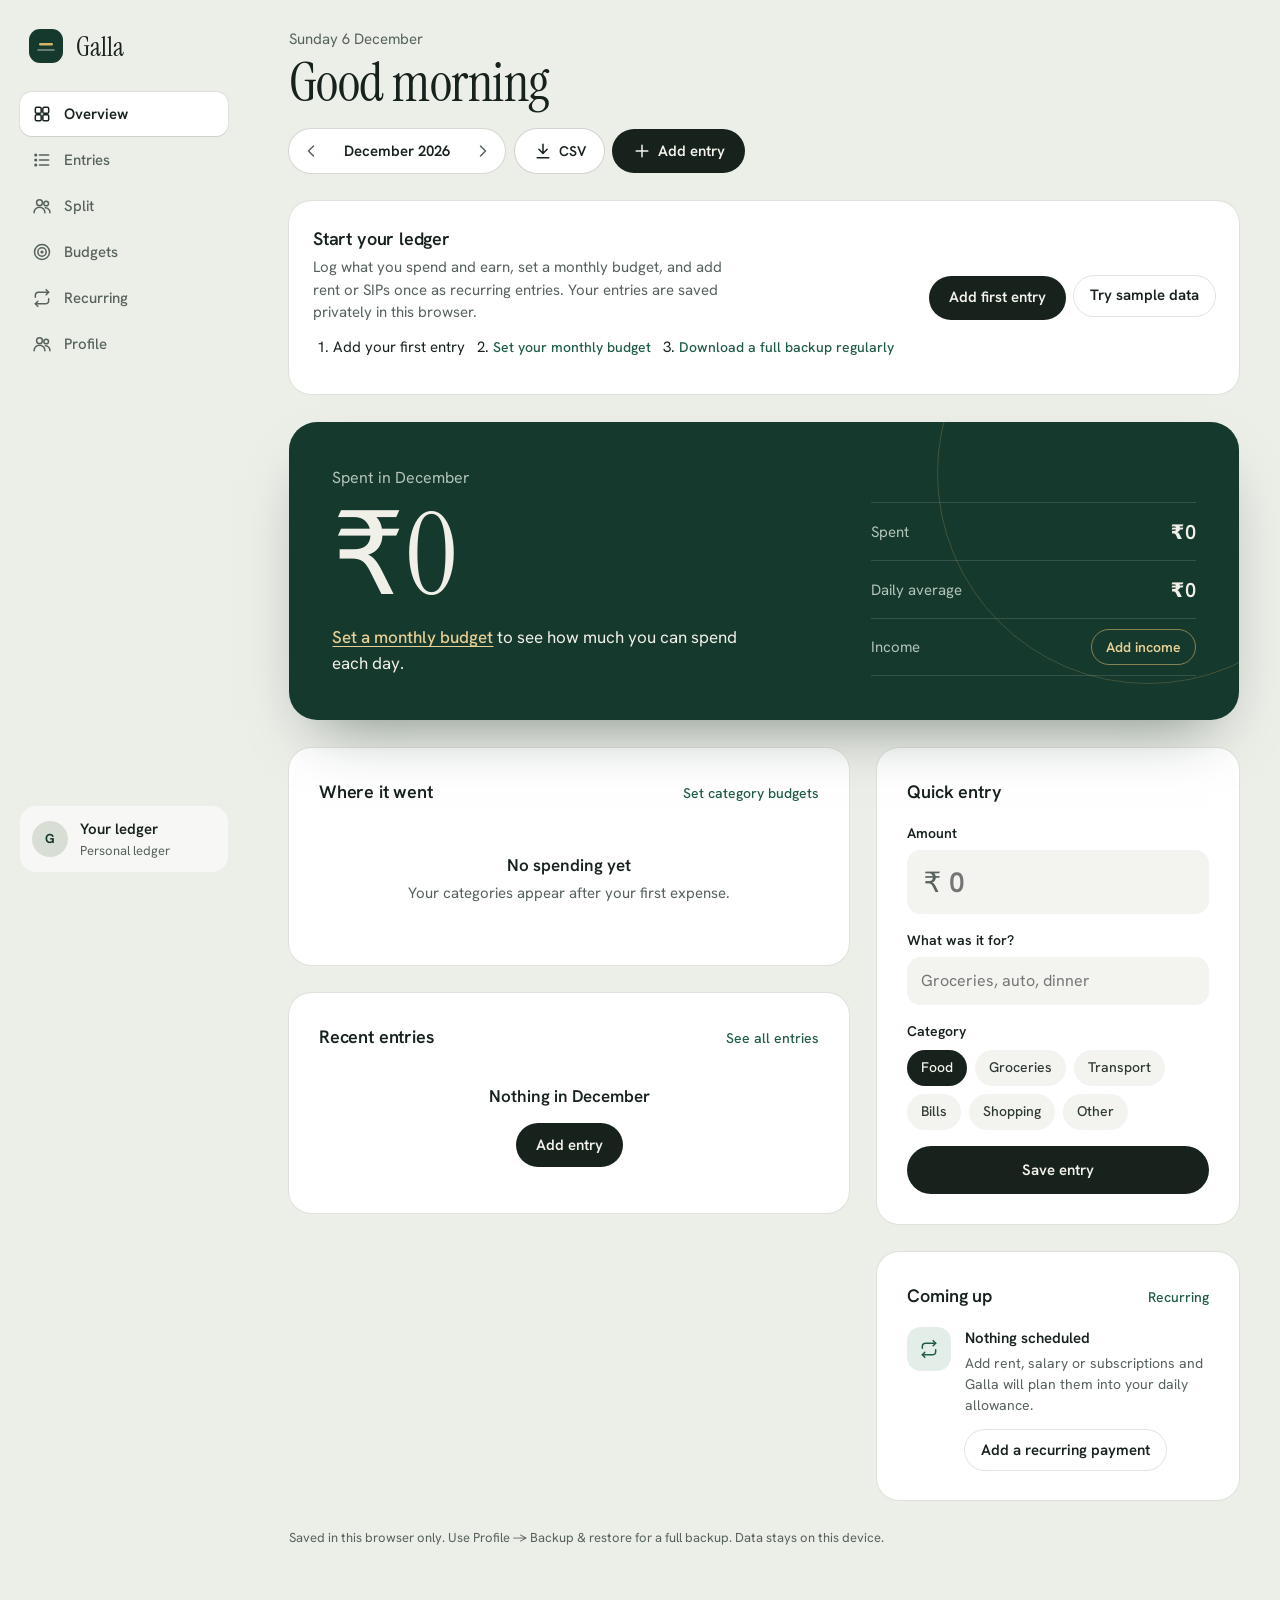
==== commit 0c5e4a9e: "Redesign Galla in the premium style - Replace the glass theme with premium.css: sage-grey page, whit" ====
--- a/index.html
+++ b/index.html
@@ -4,7 +4,7 @@
 <meta charset="utf-8">
 <meta name="viewport" content="width=device-width,initial-scale=1,viewport-fit=cover">
 <meta name="description" content="Galla: track personal spending and split shared expenses with friends, in rupees.">
-<meta name="theme-color" content="#ffffff">
+<meta name="theme-color" content="#ECEEE8">
 <title>Galla — Expense Tracker, Budgets &amp; Bill Splitting</title>
 <link rel="canonical" href="https://abhi23raj472.github.io/Galla/">
 <meta name="robots" content="index,follow">
@@ -19,7 +19,7 @@
 <link rel="icon" type="image/svg+xml" href="assets/galla-logo.svg">
 <link rel="preconnect" href="https://fonts.googleapis.com">
 <link rel="preconnect" href="https://fonts.gstatic.com" crossorigin>
-<link rel="stylesheet" href="https://fonts.googleapis.com/css2?family=Inter:wght@400;500;600;700&display=swap">
+<link rel="stylesheet" href="https://fonts.googleapis.com/css2?family=Hanken+Grotesk:wght@400;500;600;700&family=Instrument+Serif:ital@0;1&display=swap">
 <style>:root{color-scheme:light}body{margin:0;font:14px system-ui}img{max-width:100%}[hidden]{display:none!important}</style>
 </head>
 <body>
@@ -338,19 +338,18 @@
 @media (prefers-reduced-motion:reduce){*{transition:none!important;animation:none!important}}
 </style>
 
-<link rel="stylesheet" href="minimal.css">
+<link rel="stylesheet" href="premium.css">
 <noscript><p class="card">Galla helps you track expenses, manage budgets and split bills in rupees. Enable JavaScript to use your private ledger.</p></noscript>
 <a class="skip-link" href="#mainContent">Skip to dashboard</a>
 <aside class="sidebar" aria-label="Galla navigation">
- <div class="sidebar-in">
-  <a class="sidebar-brand" href="./" aria-label="Galla home"><img src="assets/galla-logo.svg" width="28" height="28" alt=""><strong>Galla</strong></a>
-  <nav class="tabs" id="topTabs" role="tablist" aria-label="Sections"></nav>
- </div>
+ <a class="sidebar-brand" href="./" aria-label="Galla home"><svg class="mark" width="36" height="36" viewBox="0 0 36 36" aria-hidden="true"><rect x="1" y="1" width="34" height="34" rx="11" fill="#16392D"/><rect x="11" y="15" width="14" height="2.4" rx="1.2" fill="#D4B26A"/><path d="M10 22h16" stroke="#F1F0E8" stroke-width="1.6" stroke-linecap="round" opacity=".5"/></svg><strong>Galla</strong></a>
+ <nav class="tabs" id="topTabs" role="tablist" aria-label="Sections"></nav>
+ <button class="sidebar-foot" data-goto="profile"><span class="side-av" id="sideAv" aria-hidden="true">G</span><span class="side-who"><strong id="sideName">Your ledger</strong><small>Personal ledger</small></span></button>
 </aside>
 <div class="app">
-  <header class="top"><div class="page-intro"><h1 id="pageTitle">Overview</h1><p id="pageSubtitle">A little clarity for your everyday money.</p></div>
+  <header class="top"><div class="page-intro"><p class="page-date" id="pageDate" hidden></p><h1 id="pageTitle">Overview</h1><p id="pageSubtitle">A little clarity for your everyday money.</p></div>
     <div class="top-row">
-      <div class="brand"><span class="logo" id="brandLogo"></span><div><span class="mobile-brand-name">Galla</span><div class="tagline">Spend · Split · Settle</div></div></div>
+      <div class="brand"><svg class="mark" width="30" height="30" viewBox="0 0 36 36" aria-hidden="true"><rect x="1" y="1" width="34" height="34" rx="11" fill="#16392D"/><rect x="11" y="15" width="14" height="2.4" rx="1.2" fill="#D4B26A"/><path d="M10 22h16" stroke="#F1F0E8" stroke-width="1.6" stroke-linecap="round" opacity=".5"/></svg><span class="mobile-brand-name">Galla</span><span class="logo" id="brandLogo" hidden></span></div>
 
       <div class="top-actions">
 
@@ -376,33 +375,39 @@
         <div class="btns"><button class="primary" data-add>Add first entry</button><button class="ghost" data-sample>Try sample data</button></div>
       </div>
 
-      <section class="ov-hero" aria-labelledby="balLbl">
-        <div class="ov-hero-text">
-          <h2 class="lbl" id="balLbl">Left this month</h2>
-          <div class="big num" id="balance">₹0</div>
-          <p class="ov-note" id="budgetText">No monthly budget set yet</p>
+      <section class="vault" aria-labelledby="balLbl">
+        <div class="vault-grid">
+          <div>
+            <h2 class="vault-lbl" id="balLbl">Left this month</h2>
+            <div class="figure num" id="balance">₹0</div>
+            <p class="vault-note" id="budgetText">Set a monthly budget to see how much you can spend each day.</p>
+          </div>
+          <div class="facts">
+            <div class="fact"><span class="fact-l">Spent</span><span class="num"><strong id="hSpent">₹0</strong><span class="fact-of" id="hSpentOf"></span></span></div>
+            <div class="fact" title="Daily spending excludes rent, investments and recurring entries"><span class="fact-l">Daily average</span><strong class="num" id="hDaily">₹0</strong></div>
+            <div class="fact"><span class="fact-l">Income</span><span><strong class="num" id="hIncome">—</strong><button type="button" class="gold-btn" id="addIncome" hidden>Add income</button></span></div>
+          </div>
         </div>
-        <div class="ov-ring" id="ring"></div>
-      </section>
-
-      <section class="ov-tiles" aria-label="This month">
-        <div class="tile"><div class="l">Income</div><div class="v num" id="hIncome">₹0</div></div>
-        <div class="tile"><div class="l">Spending</div><div class="v num" id="hSpent">₹0</div></div>
-        <div class="tile" title="Daily spending excludes rent, investments and recurring entries"><div class="l">Daily average</div><div class="v num" id="hDaily">₹0</div></div>
-      </section>
-
-      <section class="ov-pace" aria-labelledby="paceTitle">
-        <div class="card-h"><h2 id="paceTitle">Spending pace</h2><div class="key" id="paceKey"></div></div>
-        <div id="pace"></div>
+        <div class="runway" id="pace"></div>
       </section>
 
       <div class="ov-cols">
         <div class="ov-col">
-          <section aria-labelledby="recentTitle"><div class="card-h"><h2 id="recentTitle">Recent</h2><button class="linkbtn" data-goto="transactions">See all</button></div><div class="list-group" id="recent"></div></section>
-          <section aria-labelledby="catTitle"><div class="card-h"><h2 id="catTitle">Categories</h2><button class="linkbtn" data-goto="budgets">Set limits</button></div><div class="list-group" id="donut"></div></section>
+          <section class="pcard" aria-labelledby="whereTitle"><div class="card-h"><h2 id="whereTitle">Where it went</h2><button class="linkbtn" data-goto="budgets">Set category budgets</button></div><div id="donut"></div></section>
+          <section class="pcard" aria-labelledby="recentTitle"><div class="card-h"><h2 id="recentTitle">Recent entries</h2><button class="linkbtn" data-goto="transactions">See all entries</button></div><div id="recent"></div></section>
         </div>
         <div class="ov-col">
-          <section aria-labelledby="upTitle"><div class="card-h"><h2 id="upTitle">Coming up</h2><button class="linkbtn" data-goto="recurring">See all</button></div><div class="list-group" id="upcomingPreview"></div></section>
+          <section class="pcard" aria-labelledby="quickTitle">
+            <div class="card-h"><h2 id="quickTitle">Quick entry</h2></div>
+            <form id="quickForm" class="quick-form" autocomplete="off" novalidate>
+              <label class="qf" for="qAmount">Amount<span class="q-amount"><span aria-hidden="true">₹</span><input id="qAmount" type="number" inputmode="decimal" min="0" step="0.01" placeholder="0"></span></label>
+              <label class="qf" for="qDesc">What was it for?<input id="qDesc" type="text" maxlength="80" placeholder="Groceries, auto, dinner"></label>
+              <fieldset class="qf q-cats"><legend>Category</legend><div class="q-chips" id="qCats"></div></fieldset>
+              <button class="q-save" type="submit" id="qSave">Save entry</button>
+              <p class="q-status" id="qStatus" role="status" aria-live="polite"></p>
+            </form>
+          </section>
+          <section class="pcard" aria-labelledby="upTitle"><div class="card-h"><h2 id="upTitle">Coming up</h2><button class="linkbtn" data-goto="recurring">Recurring</button></div><div id="upcomingPreview"></div></section>
         </div>
       </div>
 
@@ -756,6 +761,10 @@
   $("pageTitle").textContent=section?section[1]:"Overview";
   const subtitles={overview:"A little clarity for your everyday money.",transactions:"Every entry, organized and easy to find.",split:"Shared expenses. Clear balances. Happier friends.",budgets:"Give every rupee a little direction.",recurring:"Set it once. Keep life moving.",profile:"Your details, all in one place."};
   $("pageSubtitle").textContent=subtitles[tab];
+  const ovw=tab==="overview", nm=(settings.profile?.name||"").trim().split(/\s+/)[0], hr=new Date().getHours();
+  $("pageDate").hidden=!ovw; $("pageSubtitle").hidden=ovw;
+  if(ovw){$("pageDate").textContent=new Date().toLocaleDateString("en-IN",{weekday:"long",day:"numeric",month:"long"});$("pageTitle").textContent=`${hr<12?"Good morning":hr<17?"Good afternoon":"Good evening"}${nm?`, ${nm}`:""}`}
+  const full=(settings.profile?.name||"").trim(); $("sideName").textContent=full||"Your ledger"; $("sideAv").textContent=(full.match(/\b\w/g)||["G"]).slice(0,2).join("").toUpperCase();
   const isNow=cur===todayISO().slice(0,7);
   $("monthLabel").textContent=mName(cur);
   $("thisMonth").hidden=isNow;
@@ -774,26 +783,28 @@
   const mt=inMonth(cur), inc=sum(mt,"income"), exp=sum(mt,"expense");
   $("welcome").hidden=txns.length>0||!ready.txns;
   document.querySelector(".app").classList.toggle("empty-ledger",ready.txns&&!txns.length);
-  if(tab==="overview"&&settings.profile?.name)$("pageSubtitle").textContent=`${settings.profile.name}, here is your monthly money overview.`;
-  const bal=inc-exp;
-  if(inc>0){$("balLbl").textContent="Left this month";$("balance").textContent=(bal<0?"−":"")+inr.format(Math.abs(bal));$("balance").classList.toggle("neg",bal<0)}
-  else{$("balLbl").textContent="Spent this month";$("balance").textContent=inr.format(exp);$("balance").classList.remove("neg")}
-  $("hIncome").textContent=inc>0?inr.format(inc):"—"; $("hSpent").textContent=inr.format(exp);
+  const b=settings.budget||0, pct=b?exp/b*100:0, monthName=mName(cur,{month:"long"});
+  const bal=b?b-exp:inc-exp;
+  if(b){$("balLbl").textContent=bal>=0?`Left to spend in ${monthName}`:`Over budget in ${monthName}`}
+  else if(inc>0){$("balLbl").textContent=`Left from income in ${monthName}`}
+  else{$("balLbl").textContent=`Spent in ${monthName}`}
+  const showAmt=b||inc>0?Math.abs(bal):exp;
+  $("balance").textContent=((b||inc>0)&&bal<0?"−":"")+inr.format(showAmt); $("balance").classList.toggle("neg",(b||inc>0)&&bal<0);
+  $("hIncome").textContent=inc>0?inr.format(inc):"—"; $("hIncome").hidden=!(inc>0); $("addIncome").hidden=inc>0;
+  $("hSpent").textContent=inr.format(exp); $("hSpentOf").textContent=b?` of ${inr.format(b)}`:"";
   const daysSoFar=isNow?new Date().getDate():dim(cur);
   const FIXED=new Set(["Rent & housing","Investments"]);
   const everyday=mt.filter(t=>typeOf(t)==="expense"&&!t.recurId&&!FIXED.has(t.cat)).reduce((s,t)=>s+t.amount,0);
-  $("hDaily").textContent=inr.format(everyday/Math.max(1,daysSoFar));
-  const b=settings.budget||0, pct=b?exp/b*100:0;
+  $("hDaily").textContent=inr.format(Math.round(everyday/Math.max(1,daysSoFar)));
+  const nb=$("budgetText");
   if(b){
-    const left=b-exp; let t=left>=0?`${inr.format(left)} of your ${inr.format(b)} budget left.`:`${inr.format(-left)} over your ${inr.format(b)} budget.`;
-    if(isNow&&left>0){const rem=dim(cur)-new Date().getDate()+1;t+=rem>1?` About ${inr.format(Math.round(left/rem))} a day for the next ${rem} days.`:" Today is the last day of the month."}
-    $("budgetText").textContent=t;
-  } else $("budgetText").textContent="Set a monthly budget to see how much you can spend each day.";
-  const RC=2*Math.PI*52, ringTrack='<circle cx="60" cy="60" r="52" class="ring-track"/>';
-  $("ring").innerHTML=b
-    ?`<svg viewBox="0 0 120 120" role="img" aria-label="${Math.round(pct)}% of your ${inr.format(b)} budget used">${ringTrack}<circle cx="60" cy="60" r="52" class="ring-fill${pct>100?" over":""}" stroke-dasharray="${(Math.min(100,pct)/100*RC).toFixed(1)} ${RC.toFixed(1)}" transform="rotate(-90 60 60)"/><text x="60" y="59" text-anchor="middle" class="ring-pct">${Math.round(pct)}%</text><text x="60" y="76" text-anchor="middle" class="ring-cap">of budget used</text></svg>`
-    :`<svg viewBox="0 0 120 120" aria-hidden="true">${ringTrack}</svg><button class="linkbtn ring-set" data-goto="budgets">Set a budget</button>`;
-  renderPace(mt,b,isNow);
+    const left=b-exp, rem=dim(cur)-new Date().getDate()+1;
+    if(left<0) nb.textContent=`You're ${inr.format(-left)} over your ${inr.format(b)} budget this month.`;
+    else if(isNow&&rem>1) nb.innerHTML=`Spend up to <strong>${inr.format(Math.floor(left/rem))} a day</strong> for the next ${rem} days and you'll finish the month on budget.`;
+    else if(isNow) nb.textContent="Today is the last day of the month.";
+    else nb.textContent=`${inr.format(left)} of your ${inr.format(b)} budget was left.`;
+  } else nb.innerHTML=`<button class="linkbtn" data-goto="budgets">Set a monthly budget</button> to see how much you can spend each day.`;
+  renderRunway(mt,b,isNow);
 
   // insights
   const prev=shiftM(cur,-1), cutoff=isNow?new Date().getDate():31;
@@ -810,9 +821,9 @@
   const by={}; mt.filter(t=>typeOf(t)==="expense").forEach(t=>by[t.cat]=(by[t.cat]||0)+t.amount);
   const rows=Object.entries(by).sort((a,b)=>b[1]-a[1]);
 
-  $("donut").innerHTML=rows.length?rows.slice(0,4).map(([name,value])=>`<div class="category-row">${catIcon(name)}<div><div class="category-top"><span>${esc(name)}</span><span class="num">${inr.format(value)}</span></div><div class="category-progress"><i style="width:${value/exp*100}%"></i></div></div></div>`).join(""):'<div class="empty"><strong>No spending yet</strong>Your categories appear after your first expense.</div>';
+  $("donut").innerHTML=rows.length?rows.slice(0,4).map(([name,value])=>`<div class="category-row">${catIcon(name)}<div class="category-mid"><div class="category-top"><span>${esc(name)}</span><span class="pct num">${Math.round(value/exp*100)}%</span></div><div class="category-progress"><i style="width:${value/exp*100}%"></i></div></div><span class="category-amt num">${inr.format(value)}</span></div>`).join(""):'<div class="empty"><strong>No spending yet</strong>Your categories appear after your first expense.</div>';
   const upcoming=rules.filter(r=>r.active).map(r=>{let k=today.slice(0,7);if(k<r.start)k=r.start;let date=`${k}-${pad(Math.min(r.day,dim(k)))}`;if(date<=today){k=shiftM(k,1);date=`${k}-${pad(Math.min(r.day,dim(k)))}`;}return {r,date}}).sort((a,b)=>a.date.localeCompare(b.date)).slice(0,3);
-  $("upcomingPreview").innerHTML=upcoming.length?upcoming.map(({r,date})=>`<div class="upcoming-row">${catIcon(r.cat)}<div><strong>${esc(r.desc)}</strong><small>${dName(date,{day:"numeric",month:"short"})}</small></div><span class="num">${typeOf(r)==="income"?"+":"−"}${inr.format(r.amount)}</span></div>`).join(""):'<div class="empty"><strong>No recurring payments</strong>Add rent, salary or subscriptions and they count toward your month.<div class="btns"><button class="primary" data-goto="recurring">Add recurring</button></div></div>';
+  $("upcomingPreview").innerHTML=upcoming.length?upcoming.map(({r,date})=>`<div class="upcoming-row">${catIcon(r.cat)}<div><strong>${esc(r.desc)}</strong><small>${dName(date,{day:"numeric",month:"short"})}</small></div><span class="num">${typeOf(r)==="income"?"+":"−"}${inr.format(r.amount)}</span></div>`).join(""):'<div class="up-empty"><span class="up-ic" aria-hidden="true">'+svg("repeat")+'</span><div><strong>Nothing scheduled</strong><p>Add rent, salary or subscriptions and Galla will plan them into your daily allowance.</p><button class="ghost" data-goto="recurring">Add a recurring payment</button></div></div>';
   // calendar
   const days=dim(cur), [yy,mm]=cur.split("-").map(Number), start=(new Date(yy,mm-1,1).getDay()+6)%7;
   const perDay={}; mt.filter(t=>typeOf(t)==="expense").forEach(t=>perDay[t.date]=(perDay[t.date]||0)+t.amount);
@@ -845,29 +856,50 @@
 
   // recent
   const rec=mt.filter(t=>typeOf(t)!=="settle").sort((a,b)=>b.date.localeCompare(a.date)||(b.created||0)-(a.created||0)).slice(0,3);
-  $("recent").innerHTML=rec.length?rec.map(txRow).join(""):`<div class="empty" style="padding:16px"><strong>Nothing in ${mName(cur,{month:"long"})}</strong><div class="btns"><button class="primary" data-add>Add entry</button></div></div>`;
+  let lastDay=""; $("recent").innerHTML=rec.length?rec.map(t=>{const h=t.date!==lastDay?`<p class="rec-day">${dName(t.date,{weekday:"long",day:"numeric",month:"long"})}</p>`:"";lastDay=t.date;return h+txRow(t)}).join(""):`<div class="empty" style="padding:16px"><strong>Nothing in ${mName(cur,{month:"long"})}</strong><div class="btns"><button class="primary" data-add>Add entry</button></div></div>`;
   bindTx($("recent"));
 }
 
-function renderPace(mt,b,isNow){
+function renderRunway(mt,b,isNow){
   const el=$("pace"); if(!el)return;
-  const today=todayISO(), nowKey=today.slice(0,7), days=dim(cur);
-  const shown=cur>nowKey?0:isNow?+today.slice(8):days;
-  const daily=k=>{const per=Array(dim(k)+1).fill(0);txns.filter(t=>mKey(t.date)===k&&typeOf(t)==="expense").forEach(t=>per[+t.date.slice(8)]+=t.amount);let r=0;return per.map(v=>r+=v)};
-  const cum=daily(cur), spent=cum[shown]||0;
-  const prev=shiftM(cur,-1), prevCum=daily(prev), prevTotal=prevCum[prevCum.length-1];
-  const compare=b?"budget":prevTotal>0?"last":"";
-  const top=Math.max(1,spent,b||0,compare==="last"?prevTotal:0)*1.08;
-  const W=Math.max(280,Math.round(el.clientWidth||640)), H=W<520?170:210, T=12, B=6;
-  const x=d=>d/days*W, y=v=>H-B-(v/top)*(H-B-T);
-  let s=`<svg viewBox="0 0 ${W} ${H}" role="img" aria-label="${esc(mName(cur,{month:"long"}))}: ${inr.format(spent)} spent${shown&&shown<days?` by day ${shown}`:""}${b?`, against a ${inr.format(b)} budget`:compare==="last"?`, compared with ${inr.format(prevTotal)} last month`:""}">`;
-  s+=`<line x1="0" x2="${W}" y1="${H-B}" y2="${H-B}" class="pace-axis"/><line x1="0" x2="${W}" y1="${y(top/1.08/2)}" y2="${y(top/1.08/2)}" class="pace-grid"/>`;
-  if(compare==="budget")s+=`<line x1="0" y1="${y(0)}" x2="${W}" y2="${y(b)}" class="pace-ref"/>`;
-  if(compare==="last"){const n=prevCum.length-1;s+=`<polyline class="pace-ref" points="${prevCum.map((v,d)=>`${(d/n*W).toFixed(1)},${y(v).toFixed(1)}`).join(" ")}"/>`}
-  if(shown){s+=`<polyline class="pace-line" points="${cum.slice(0,shown+1).map((v,d)=>`${x(d).toFixed(1)},${y(v).toFixed(1)}`).join(" ")}"/><circle cx="${x(shown)}" cy="${y(spent)}" r="5" class="pace-dot"/>`}
-  el.innerHTML=s+`</svg><div class="pace-labels num"><span>${dName(`${cur}-01`,{day:"numeric",month:"short"})}</span><span class="pace-now">${shown?`${isNow?"Today":"Total"}, ${inr.format(spent)}`:"Not started"}</span><span>${dName(`${cur}-${pad(days)}`,{day:"numeric",month:"short"})}${b?`, ${inr.format(b)}`:""}</span></div>`;
-  $("paceKey").innerHTML=`<span><i class="k-line"></i>You</span>${compare?`<span><i class="k-ref"></i>${compare==="budget"?"Budget pace":"Last month"}</span>`:""}`;
-}
+  const today=todayISO(), days=dim(cur), nowKey=today.slice(0,7);
+  const upto=cur>nowKey?0:isNow?+today.slice(8):days;
+  const per=Array(days+1).fill(0); mt.filter(t=>typeOf(t)==="expense").forEach(t=>per[+t.date.slice(8)]+=t.amount);
+  const pace=b?b/days:0, top=Math.max(1,...per,pace*2);
+  let bars="";
+  for(let d=1;d<=days;d++){
+    const v=per[d], cls=d>upto?"f":isNow&&d===upto?"today":"";
+    const h=d>upto?18:v?Math.max(8,Math.round(v/top*72)):4;
+    bars+=`<span class="${cls}${v?" hit":""}" style="height:${isNow&&d===upto&&!v?18:h}px" title="${dName(`${cur}-${pad(d)}`,{day:"numeric",month:"short"})}: ${v?inr.format(v):"nothing spent"}"></span>`;
+  }
+  const paceLine=b?`<i class="pace" style="bottom:${Math.round(pace/top*72)}px"></i>`:"";
+  const spentDays=per.slice(1,upto+1).filter(Boolean).length;
+  el.innerHTML=`<div class="days" role="img" aria-label="${esc(mName(cur,{month:"long"}))}: spending on ${spentDays} of ${upto} days so far${b?`, against an even pace of ${inr.format(pace)} a day`:""}">${bars}${paceLine}</div><div class="rlabels"><span>${dName(`${cur}-01`,{day:"numeric",month:"short"})}</span>${isNow?`<span class="r-today" style="left:${((upto-.5)/days*100).toFixed(2)}%">Today</span>`:""}<span>${dName(`${cur}-${pad(days)}`,{day:"numeric",month:"short"})}</span></div><p class="r-cap">Each bar is a day.${b?` The dashed line is the even daily pace for your budget, ${inr.format(Math.round(pace))}.`:""}</p>`;
+}
+
+const QUICK_CATS=[["Food","Food & dining"],["Groceries","Groceries"],["Transport","Transport"],["Bills","Bills & recharge"],["Shopping","Shopping"],["Other","Other"]];
+$("qCats").innerHTML=QUICK_CATS.map(([l,n],i)=>`<label><input type="radio" name="qCat" value="${esc(n)}"${i===0?" checked":""}><span>${esc(l)}</span></label>`).join("");
+let quickSaving=false;
+$("quickForm").addEventListener("submit",async ev=>{
+  ev.preventDefault(); if(quickSaving)return;
+  const st=$("qStatus");
+  if(!store||!ready.txns){st.textContent="Your ledger is still loading. Try again shortly.";return}
+  const amount=Math.round(parseFloat($("qAmount").value)*100)/100;
+  if(!Number.isFinite(amount)||!(amount>0)){st.textContent="Enter an amount above ₹0.";$("qAmount").focus();return}
+  const desc=$("qDesc").value.trim(); if(!desc){st.textContent="Add what it was for.";$("qDesc").focus();return}
+  const catv=document.querySelector('input[name="qCat"]:checked')?.value||"Other";
+  const date=cur===todayISO().slice(0,7)?todayISO():`${cur}-01`;
+  const t={id:newId("e"),amount,desc,cat:catv,pay:settings.preferences?.defaultPay||"UPI",type:"expense",date,created:Date.now()};
+  const previous=txns; quickSaving=true; $("qSave").disabled=true; st.textContent="Saving…";
+  txns=txns.concat(t);
+  try{
+    if(store.commitLedger) await store.commitLedger(); else await store.saveTxn(t);
+    $("qAmount").value=""; $("qDesc").value=""; st.textContent=""; render(); toast("Expense added");
+  }catch(e){txns=previous; st.textContent="Not saved. Try again."; saveErr(e)}
+  finally{quickSaving=false;$("qSave").disabled=false}
+});
+$("addIncome").onclick=()=>{openSheet();setFormType("income");$("submitBtn").textContent="Add income"};
+let runT;addEventListener("resize",()=>{clearTimeout(runT);runT=setTimeout(()=>{if(tab==="overview")renderOverview()},150)});
 
 function txRow(t){
   const inc=typeOf(t)==="income", sp=t.split;
@@ -883,7 +915,6 @@
 }
 function bindTx(root){root.querySelectorAll(".tx").forEach(b=>b.onclick=()=>{const t=txns.find(x=>x.id===b.dataset.id);if(t)openSheet(t)})}
 
-let paceT;addEventListener("resize",()=>{clearTimeout(paceT);paceT=setTimeout(()=>{if(tab==="overview")renderOverview()},150)});
 function syncSeg(){document.querySelectorAll("#typeSeg button").forEach(b=>b.setAttribute("aria-pressed",b.dataset.type===filt.type))}
 function renderTx(){
   const mt=filt.from||filt.to?txns:inMonth(cur), q=filt.q.toLowerCase();
--- a/premium.css
+++ b/premium.css
@@ -0,0 +1,341 @@
+/* Galla: premium theme.
+   Sage-grey page, white panels, a bottle-green statement card with brass
+   highlights. Instrument Serif for the greeting and the big figure,
+   Hanken Grotesk for everything else. Loads after the base styles in
+   index.html and overrides their tokens. */
+
+:root{
+  --bg:#ECEEE8;
+  --surface:#FFFFFF;
+  --surface-2:#F3F4F0;
+  --ink:#17221D;
+  --muted:#56625B;
+  --line:#E6E9E2;
+  --accent:#1F5C45;
+  --accent-ink:#FFFFFF;
+  --accent-soft:#E4EEE8;
+  --vault:#16392D;
+  --vault-ink:#F1F0E8;
+  --vault-muted:#B3C4B9;
+  --brass:#D4B26A;
+  --brass-ink:#E7CF95;
+  --income:#1E7A4E;
+  --danger:#B42B32;
+  --warn:#8A5A00;
+  --marigold:#A8761C;
+  --shadow:0 0 0 1px rgba(23,34,29,.06);
+  --serif:"Instrument Serif",Georgia,serif;
+  --display:"Hanken Grotesk",ui-sans-serif,system-ui,sans-serif;
+  --body:"Hanken Grotesk",ui-sans-serif,system-ui,sans-serif;
+  --mono:var(--body);
+}
+
+body{background:var(--bg);color:var(--ink);font-size:15px;line-height:1.5}
+h1,h2,h3{font-family:var(--display);letter-spacing:-.01em}
+h2{font-size:18px;font-weight:600}
+.num{font-variant-numeric:tabular-nums lining-nums;letter-spacing:0}
+.eyebrow{text-transform:none;letter-spacing:0;font-size:13px;font-weight:500}
+:focus-visible,button:focus-visible,input:focus-visible,select:focus-visible,summary:focus-visible,a:focus-visible{outline:2px solid var(--accent);outline-offset:2px}
+button:disabled{opacity:.6;cursor:wait}
+.skip-link{position:fixed;left:16px;top:-80px;z-index:100;background:var(--ink);color:#fff;padding:10px 14px;border-radius:10px}
+.skip-link:focus{top:12px}
+
+/* ---------- sidebar (desktop) ---------- */
+.sidebar{display:none}
+@media (min-width:1060px){
+  .sidebar{display:flex;flex-direction:column;gap:28px;position:fixed;top:0;bottom:0;left:0;width:248px;padding:28px 20px;z-index:22}
+  .sidebar-brand{display:flex;align-items:center;gap:12px;padding:0 8px;color:var(--ink);text-decoration:none}
+  .sidebar-brand strong{font-family:var(--serif);font-weight:400;font-size:27px;line-height:1}
+  .sidebar .tabs{display:flex;flex-direction:column;gap:2px;background:none;border:0;box-shadow:none;padding:0;border-radius:0}
+  .sidebar .tabs button{justify-content:flex-start;gap:12px;min-height:44px;padding:0 12px;border-radius:12px;color:var(--muted);font-weight:500;font-size:15px}
+  .sidebar .tabs button:hover{color:var(--ink);background:rgba(23,34,29,.05)}
+  .sidebar .tabs button[aria-selected="true"]{background:#FFFFFF;color:var(--ink);font-weight:600;box-shadow:0 1px 0 rgba(23,34,29,.08),0 0 0 1px rgba(23,34,29,.06)}
+  .sidebar .tabs svg.i{display:block;width:20px;height:20px}
+  .sidebar-foot{margin-top:auto;display:flex;align-items:center;gap:12px;padding:12px;border:0;border-radius:16px;background:rgba(255,255,255,.6);text-align:left;color:var(--ink);width:100%}
+  .sidebar-foot:hover{background:#FFFFFF}
+  .side-av{width:36px;height:36px;border-radius:50%;background:#D9DED5;display:inline-grid;place-items:center;font-weight:700;color:var(--vault);flex:none;font-size:13px}
+  .side-who{min-width:0;display:grid}
+  .side-who strong{font-weight:600;overflow:hidden;text-overflow:ellipsis;white-space:nowrap}
+  .side-who small{color:var(--muted);font-size:13px}
+  .app{margin-left:248px}
+}
+
+/* ---------- page shell and header ---------- */
+.app{max-width:1180px;padding:28px clamp(16px,3.2vw,48px) 120px;gap:28px}
+@media (min-width:1060px){.app{padding-bottom:64px}}
+@media (min-width:1500px){.app{margin-left:max(248px,calc((100vw - 1180px)/2 + 124px))}}
+header.top{display:flex;flex-wrap:wrap;align-items:center;gap:12px 10px}
+.page-intro{flex-basis:100%;margin-bottom:6px}
+.page-date{margin:0;color:var(--muted)}
+.page-intro h1{font-family:var(--serif);font-weight:400;font-size:clamp(34px,4.4vw,54px);line-height:1.05;letter-spacing:-.01em;margin-top:4px}
+.page-intro p#pageSubtitle{margin:6px 0 0;color:var(--muted);font-size:16px}
+.month-bar{order:2;gap:10px}
+.top-row{order:3}
+.top-row .brand{display:none}
+.mark{flex:none;display:block}
+@media (max-width:1059px){
+  .top-row{order:-1;flex-basis:100%;display:flex;justify-content:space-between}
+  .top-row .brand{display:flex;align-items:center;gap:10px}
+  .mobile-brand-name{font-family:var(--serif);font-size:24px;line-height:1}
+}
+
+.month-nav{background:#FFFFFF;border:0;border-radius:999px;box-shadow:0 0 0 1px rgba(23,34,29,.1);padding:0;gap:0}
+.month-nav button{width:44px;height:44px;border-radius:999px;background:transparent;color:var(--muted)}
+.month-nav button:hover{background:#F2F3EF}
+.month-nav span{min-width:128px;font-weight:600;font-size:15px}
+.linkbtn{color:var(--accent);text-decoration:none;font-size:14px;font-weight:500}
+.linkbtn:hover{text-decoration:underline;text-underline-offset:3px}
+
+/* buttons */
+.primary{background:var(--ink);color:#F4F3EC;border-radius:999px;height:44px;padding:0 20px;font-weight:600;box-shadow:none}
+.primary:hover{background:var(--accent);filter:none}
+.iconbtn,.ghost,.acct{background:#FFFFFF;border:0;box-shadow:0 0 0 1px rgba(23,34,29,.12);border-radius:999px;color:var(--ink);font-weight:600}
+.iconbtn{height:44px;padding:0 18px}
+.iconbtn:hover,.ghost:hover{background:#F7F8F5}
+.ghost{height:40px;padding:0 16px}
+.smallbtn{background:#FFFFFF;border:0;box-shadow:0 0 0 1px rgba(23,34,29,.12);border-radius:999px;padding:6px 12px;min-height:36px}
+.dangerbtn{border-radius:999px;border:0;background:var(--surface-2)}
+
+/* panels */
+.card,.pcard{background:var(--surface);border:0;border-radius:22px;box-shadow:var(--shadow);padding:clamp(22px,2.4vw,30px);min-width:0}
+.card-h{margin-bottom:18px;align-items:baseline}
+.card-h .sub{color:var(--muted);font-size:14px}
+.panel{gap:28px}
+.grid3{gap:16px}
+.empty{color:var(--muted)}
+.empty strong{font-family:var(--display);font-size:17px;font-weight:600;color:var(--ink)}
+.note,.section-caption,.statusline,.check small,.tx .m,.rule .m{color:var(--muted)}
+.statusline{text-align:left;font-size:13px}
+.welcome{padding:24px}
+.setup-list{display:flex;flex-wrap:wrap;gap:6px 28px;margin:12px 0;padding-left:20px}
+
+/* hero used on the Split tab */
+.hero{background:var(--vault);color:var(--vault-ink);border-radius:28px;box-shadow:0 30px 60px -30px rgba(15,40,31,.55);padding:clamp(24px,3vw,36px)}
+.hero::after{display:none}
+.hero .lbl{color:var(--vault-muted);font-size:15px;font-weight:500}
+.hero .big{font-family:var(--serif);font-weight:400;letter-spacing:-.01em}
+.hero-stat{background:rgba(241,240,232,.08);border:0;border-radius:16px;backdrop-filter:none}
+.hero-stat .l{color:var(--vault-muted);font-size:14px}
+.hero-stat .v{color:var(--vault-ink);font-size:22px;font-weight:600}
+
+/* ---------- overview: the statement card ---------- */
+.vault{position:relative;overflow:hidden;background:var(--vault);color:var(--vault-ink);border-radius:28px;padding:clamp(26px,3.4vw,44px);box-shadow:0 30px 60px -30px rgba(15,40,31,.55)}
+.vault::after{content:"";position:absolute;right:-120px;top:-160px;width:420px;height:420px;border-radius:50%;border:1px solid rgba(212,178,106,.22);pointer-events:none}
+.vault-grid{position:relative;display:grid;grid-template-columns:minmax(0,1.5fr) minmax(0,1fr);gap:clamp(28px,4vw,64px);align-items:end}
+.vault-lbl{margin:0;font-family:var(--body);font-size:16px;font-weight:400;color:var(--vault-muted);letter-spacing:0}
+.figure{font-family:var(--serif);font-weight:400;font-size:clamp(4.2rem,9vw,7.6rem);line-height:.9;margin-top:14px;overflow-wrap:anywhere}
+.figure.neg{color:#F2B8B5}
+.vault-note{margin:18px 0 0;font-size:17px;max-width:42ch;color:var(--vault-ink)}
+.vault-note strong{color:var(--brass-ink);font-weight:600}
+.vault-note .linkbtn{color:var(--brass-ink);font-size:17px;text-decoration:underline;text-underline-offset:3px}
+.facts{display:flex;flex-direction:column}
+.fact{display:flex;justify-content:space-between;align-items:center;gap:16px;min-height:58px;padding:10px 0;border-top:1px solid rgba(241,240,232,.14)}
+.fact:last-child{border-bottom:1px solid rgba(241,240,232,.14)}
+.fact-l{color:var(--vault-muted)}
+.fact strong{font-size:20px;font-weight:600}
+.fact-of{color:var(--vault-muted)}
+.gold-btn{background:transparent;border:1px solid rgba(212,178,106,.6);color:var(--brass-ink);border-radius:999px;min-height:36px;padding:0 14px;font-weight:600;font-size:14px}
+.gold-btn:hover{background:rgba(212,178,106,.12)}
+
+.runway{position:relative;margin-top:clamp(32px,4vw,48px)}
+.days{position:relative;display:flex;align-items:flex-end;gap:4px;height:72px}
+.days span{flex:1;min-width:0;border-radius:3px 3px 1px 1px;background:rgba(241,240,232,.22)}
+.days span.hit{background:var(--vault-ink)}
+.days span.f{background:transparent;box-shadow:inset 0 0 0 1px rgba(241,240,232,.16)}
+.days span.today{background:var(--brass)}
+.days .pace{position:absolute;left:0;right:0;border-top:1px dashed rgba(212,178,106,.75);pointer-events:none}
+.rlabels{position:relative;display:flex;justify-content:space-between;margin-top:10px;font-size:13px;color:var(--vault-muted);min-height:20px}
+.r-today{position:absolute;top:0;transform:translateX(-50%);color:var(--brass-ink)}
+.r-cap{margin:12px 0 0;font-size:14px;color:var(--vault-muted)}
+
+/* ---------- overview: lower panels ---------- */
+.ov-cols{display:grid;grid-template-columns:minmax(0,1.55fr) minmax(0,1fr);gap:28px;align-items:start}
+.ov-col{display:grid;gap:28px;min-width:0}
+.category-row{display:grid;grid-template-columns:44px minmax(0,1fr) auto;gap:14px;align-items:center;padding:6px 0}
+.category-row+.category-row{margin-top:10px}
+.category-mid{min-width:0}
+.category-top{display:flex;justify-content:space-between;gap:12px;font-weight:600}
+.category-top span:first-child{overflow-wrap:anywhere}
+.category-top .pct{color:var(--muted);font-weight:400;font-size:14px}
+.category-progress{height:6px;border-radius:999px;background:#EEF0EB;margin-top:10px;overflow:hidden}
+.category-progress i{display:block;height:100%;border-radius:999px;background:var(--accent)}
+.category-amt{font-weight:600;font-size:17px;white-space:nowrap}
+.cat-ic{width:44px;height:44px;border-radius:14px}
+.cat-ic svg{width:20px;height:20px}
+.rec-day{margin:0 0 4px;font-size:13px;color:var(--muted)}
+.rec-day:not(:first-child){margin-top:18px}
+.tx{grid-template-columns:44px minmax(0,1fr) auto;gap:14px;padding:14px 4px;border-bottom:1px solid #EFF1EC;border-radius:12px}
+.tx:hover{background:#F7F8F5}
+.tx .d{font-weight:600}
+.tx .m{font-size:14px}
+.tx .amt{font-weight:600;font-size:17px}
+.tx .amt.in{color:var(--income)}
+.tag{background:var(--surface-2);border:0;color:var(--muted)}
+#recent .tx:last-child{border-bottom:0}
+.upcoming-row{display:grid;grid-template-columns:44px minmax(0,1fr) auto;align-items:center;gap:14px;padding:12px 0;border-bottom:1px solid #EFF1EC}
+.upcoming-row:last-child{border-bottom:0}
+.upcoming-row strong{font-weight:600;overflow-wrap:anywhere}
+.upcoming-row small{display:block;color:var(--muted);font-size:13px}
+.upcoming-row .num{font-weight:600;white-space:nowrap}
+.up-empty{display:flex;gap:14px;align-items:flex-start}
+.up-ic{width:44px;height:44px;border-radius:14px;background:var(--accent-soft);color:var(--accent);display:grid;place-items:center;flex:none}
+.up-empty strong{font-weight:600}
+.up-empty p{margin:4px 0 14px;color:var(--muted);font-size:14px}
+
+/* quick entry */
+.quick-form{display:flex;flex-direction:column;gap:16px}
+.qf{display:flex;flex-direction:column;gap:6px;font-size:14px;font-weight:600;color:var(--ink);border:0;padding:0;margin:0;min-width:0}
+.qf legend{padding:0;margin-bottom:8px;font-weight:600}
+.qf>input{min-height:48px;border:0;border-radius:14px;background:var(--surface-2);padding:0 14px;font-weight:400;font-size:16px}
+.q-amount{display:flex;align-items:center;gap:6px;background:var(--surface-2);border-radius:14px;padding:0 16px}
+.q-amount:focus-within{box-shadow:0 0 0 2px var(--accent)}
+.q-amount span{font-size:28px;color:var(--muted);font-weight:400}
+.q-amount input{border:0;background:transparent;font-size:28px;font-weight:600;min-height:64px;width:100%;min-width:0;outline:none;-moz-appearance:textfield;appearance:textfield}
+.q-amount input::-webkit-outer-spin-button,.q-amount input::-webkit-inner-spin-button{-webkit-appearance:none;margin:0}
+.q-chips{display:flex;flex-wrap:wrap;gap:8px}
+.q-chips label{position:relative;cursor:pointer}
+.q-chips input{position:absolute;opacity:0;width:1px;height:1px}
+.q-chips span{display:inline-flex;align-items:center;min-height:36px;padding:0 14px;border-radius:999px;background:var(--surface-2);color:#2E3A33;font-weight:500;font-size:14px}
+.q-chips input:checked+span{background:var(--ink);color:#F4F3EC}
+.q-chips input:focus-visible+span{outline:2px solid var(--accent);outline-offset:2px}
+.q-save{min-height:48px;border:0;border-radius:999px;background:var(--ink);color:#F4F3EC;font-weight:600}
+.q-save:hover{background:var(--accent)}
+.q-status{margin:0;font-size:14px;color:var(--muted)}
+.q-status:empty{display:none}
+
+/* history */
+.spending-details{padding:0;overflow:hidden}
+.spending-details summary{cursor:pointer;padding:20px 26px;font-size:16px;font-weight:600;list-style-position:inside;min-height:44px}
+.spending-details summary span{font-size:14px;color:var(--muted);font-weight:400;margin-left:12px}
+.details-content{padding:4px 26px 28px}
+.details-content .grid3{margin-bottom:28px}
+.insight.card{background:var(--surface-2);box-shadow:none;padding:18px}
+.insight .v{font-size:20px;font-weight:600}
+.trend svg{width:100%;height:auto;display:block}
+@media (min-width:981px){.trend svg{height:210px}}
+.cal{max-width:560px}
+.cal button{height:40px;aspect-ratio:auto;border-radius:10px}
+.cal button.today{outline:2px solid var(--brass)}
+.empty-ledger .runway,.empty-ledger .spending-details{display:none}
+
+/* ---------- other panels ---------- */
+.filters{gap:10px}
+.search input{background:var(--surface-2);border:0;border-radius:14px;min-height:44px;padding:11px 12px 11px 36px}
+select.sel,.sel{background:var(--surface-2);border:0;border-radius:14px;min-height:44px}
+.seg{background:var(--surface-2);border:0;border-radius:999px;padding:3px}
+.seg button{min-height:34px;color:var(--ink);font-size:14px}
+.seg button[aria-pressed="true"]{background:var(--ink);color:#F4F3EC;box-shadow:none}
+.chip{background:var(--accent-soft)}
+.day-h{text-transform:none;letter-spacing:0;font-size:13px;font-weight:500;border-bottom-color:var(--line)}
+.bud,.rule{border-bottom-color:#EFF1EC;padding:16px 0}
+.bud .bar{background:#EEF0EB;height:6px}
+.limit input,.overall input{background:var(--surface-2);border:0;border-radius:12px;min-height:40px}
+.groups{gap:12px}
+.group{background:var(--surface-2)!important;border:0;border-radius:18px;box-shadow:none!important}
+.group:hover{box-shadow:0 0 0 2px var(--accent)!important}
+.person{border-bottom-color:#EFF1EC}
+.split-guide{line-height:1.8}
+.split-guide button{min-height:44px}
+.range-filters{display:grid;grid-template-columns:repeat(3,minmax(0,1fr));gap:12px}
+.entry-options,.optional-profile{margin:12px 0;min-width:0}
+.entry-options summary,.optional-profile summary{cursor:pointer;font-weight:600;padding:12px 0;min-height:44px}
+.entry-options .row2{margin:12px 0}
+#budgetStatus,#profileStatus,#backupStatus,#recurringStatus{font-size:14px;color:var(--ink)}
+#recurringStatus button{margin:8px}
+#reviewRecurring{margin:12px 0}
+.data-card{margin-top:20px}
+.file-label{position:relative;cursor:pointer;min-height:44px}
+.file-label input{position:absolute;inset:0;opacity:0;width:100%;cursor:pointer}
+.file-label input:disabled{cursor:not-allowed}
+.file-label:focus-within{outline:2px solid var(--accent);outline-offset:2px}
+.file-label:has(input:disabled){opacity:.6;cursor:not-allowed}
+#restorePreview{margin-top:20px;border-top:1px solid var(--line);padding-top:16px}
+#restorePreview p{overflow-wrap:anywhere}
+.profile-grid{display:grid;grid-template-columns:280px minmax(0,1fr);gap:20px}
+.profile-summary{text-align:center;align-self:start}
+.profile-avatar{display:grid;place-items:center;width:88px;height:88px;margin:0 auto 20px;border-radius:50%;background:#D9DED5;color:var(--vault);font-size:30px;font-weight:700}
+.profile-summary p{color:var(--muted);overflow-wrap:anywhere}
+.profile-summary h2{overflow-wrap:anywhere}
+.profile-summary button{margin-top:20px}
+.profile-fields{display:grid;grid-template-columns:repeat(2,minmax(0,1fr));gap:20px;margin-top:24px}
+.profile-fields input{width:100%;min-width:0}
+.profile-actions{display:flex;align-items:center;gap:16px;flex-wrap:wrap;margin-top:24px}
+.card .fl input,.card .fl select{background:var(--surface-2);border:0;border-radius:12px;min-height:44px}
+
+/* ---------- sheets ---------- */
+.scrim{background:rgba(15,30,24,.4);backdrop-filter:blur(4px);-webkit-backdrop-filter:blur(4px)}
+.sheet{background:#FFFFFF;border:0;border-radius:26px 26px 0 0}
+@media (min-width:640px){.sheet{border-radius:24px}}
+.fl{font-size:14px;color:var(--ink);font-weight:600}
+.fl input,.fl select{background:var(--surface-2);border:0;border-radius:12px;min-height:44px;font-size:16px;font-weight:400}
+.amount-field{border-bottom:0;background:var(--surface-2);border-radius:16px;padding:8px 16px}
+.amount-field:focus-within{box-shadow:0 0 0 2px var(--accent)}
+.amount-field input:focus-visible{outline:none}
+.amount-field span{font-weight:400}
+.amount-field input{font-weight:600}
+.quick button{background:var(--surface-2);border:0;min-height:36px;border-radius:999px}
+.catgrid label{border:0;background:var(--surface-2);border-radius:14px;position:relative}
+.catgrid label:has(input:checked){background:var(--accent-soft);box-shadow:inset 0 0 0 2px var(--accent)}
+.catgrid label,.pchips label{position:relative}
+.catgrid input,.pchips input{width:1px!important;height:1px!important;left:0;top:0}
+.pchips label{border:0;background:var(--surface-2)}
+.pchips label:has(input:checked){background:var(--accent-soft);box-shadow:inset 0 0 0 2px var(--accent)}
+.check{border:0;background:var(--surface-2);border-radius:14px}
+.splitbox{border:0;background:var(--surface-2);border-radius:16px}
+.splitbox .fl input,.splitbox .fl select,.share-row input,.inline-add input{background:#FFFFFF;border:0}
+.sheet-actions .primary{height:50px;font-size:16px}
+#scrim .sheet{display:flex;flex-direction:column;max-height:92dvh;overflow:hidden;padding-bottom:0}
+#scrim .sheet-h,#scrim .grab{flex-shrink:0}
+#form{overflow-y:auto;min-height:0;flex:1;padding:2px 4px 12px;gap:14px}
+#scrim .entry-footer{flex-shrink:0;background:#FFFFFF;border-top:1px solid var(--line);padding:10px 0 calc(12px + env(safe-area-inset-bottom,0px))}
+#scrim .entry-footer .sheet-actions{margin-top:0;padding-top:4px}
+#scrim .entry-footer .note{margin:4px 0}
+#entrySaveStatus:empty{display:none}
+
+/* ---------- lock screen and toast ---------- */
+.lock{background:var(--bg)}
+.keypad button{background:#FFFFFF;box-shadow:0 0 0 1px rgba(23,34,29,.08)}
+.dots i{border-color:var(--accent)}
+.dots i.on{background:var(--accent)}
+.toast{background:var(--ink);color:#F4F3EC;border-radius:12px}
+
+/* ---------- phone and tablet ---------- */
+.bottom-nav{background:rgba(255,255,255,.9);backdrop-filter:blur(18px);-webkit-backdrop-filter:blur(18px);border-top:1px solid rgba(23,34,29,.08);grid-template-columns:repeat(6,minmax(0,1fr))}
+.bottom-nav button{color:var(--muted);font-size:11px;min-height:48px;padding:6px 2px;min-width:0}
+.bottom-nav button[aria-selected="true"]{color:var(--ink);font-weight:600}
+.bottom-nav button[aria-selected="true"] svg{background:none;padding:0;width:20px;box-sizing:border-box;color:var(--accent)}
+.bottom-nav svg{width:22px;height:22px}
+.fab{width:56px;height:56px;background:var(--ink);color:#F4F3EC;box-shadow:0 10px 24px rgba(15,40,31,.3)}
+
+@media (max-width:1080px){.ov-cols{grid-template-columns:minmax(0,1fr)}}
+@media (max-width:860px){
+  .vault-grid{grid-template-columns:minmax(0,1fr);align-items:start}
+  .profile-grid,.profile-fields{grid-template-columns:minmax(0,1fr)}
+}
+@media (max-width:640px){
+  .range-filters{grid-template-columns:minmax(0,1fr)}
+  .spending-details summary span{display:block;margin:4px 0 0 18px}
+  .setup-list{display:block}
+  .setup-list li{margin:8px 0}
+  .welcome .btns{width:100%}
+  .welcome .btns button{flex:1}
+  .filters .seg{width:100%;justify-content:center}
+  .filters select{width:100%}
+  .rule{grid-template-columns:40px minmax(0,1fr)}
+  .rule .acts{grid-column:2}
+  .sheet{padding-bottom:calc(20px + env(safe-area-inset-bottom,0px))}
+  .days{gap:2px;height:60px}
+}
+@media (max-width:480px){
+  .app{padding:20px 16px 120px;gap:22px}
+  .page-intro h1{font-size:36px}
+  .month-bar{flex-basis:100%}
+  .top-row .iconbtn{width:44px;padding:0}
+  .vault{border-radius:24px;padding:24px 20px}
+  .figure{font-size:clamp(3.4rem,17vw,4.6rem)}
+  .vault-note{font-size:16px}
+  .card,.pcard{padding:20px;border-radius:20px}
+  .category-amt,.tx .amt{font-size:16px}
+}
+@media (prefers-reduced-transparency:reduce){.bottom-nav{background:#FFFFFF;backdrop-filter:none}}
+@media (prefers-reduced-motion:reduce){*,*::before,*::after{animation:none!important;transition:none!important;scroll-behavior:auto!important}}
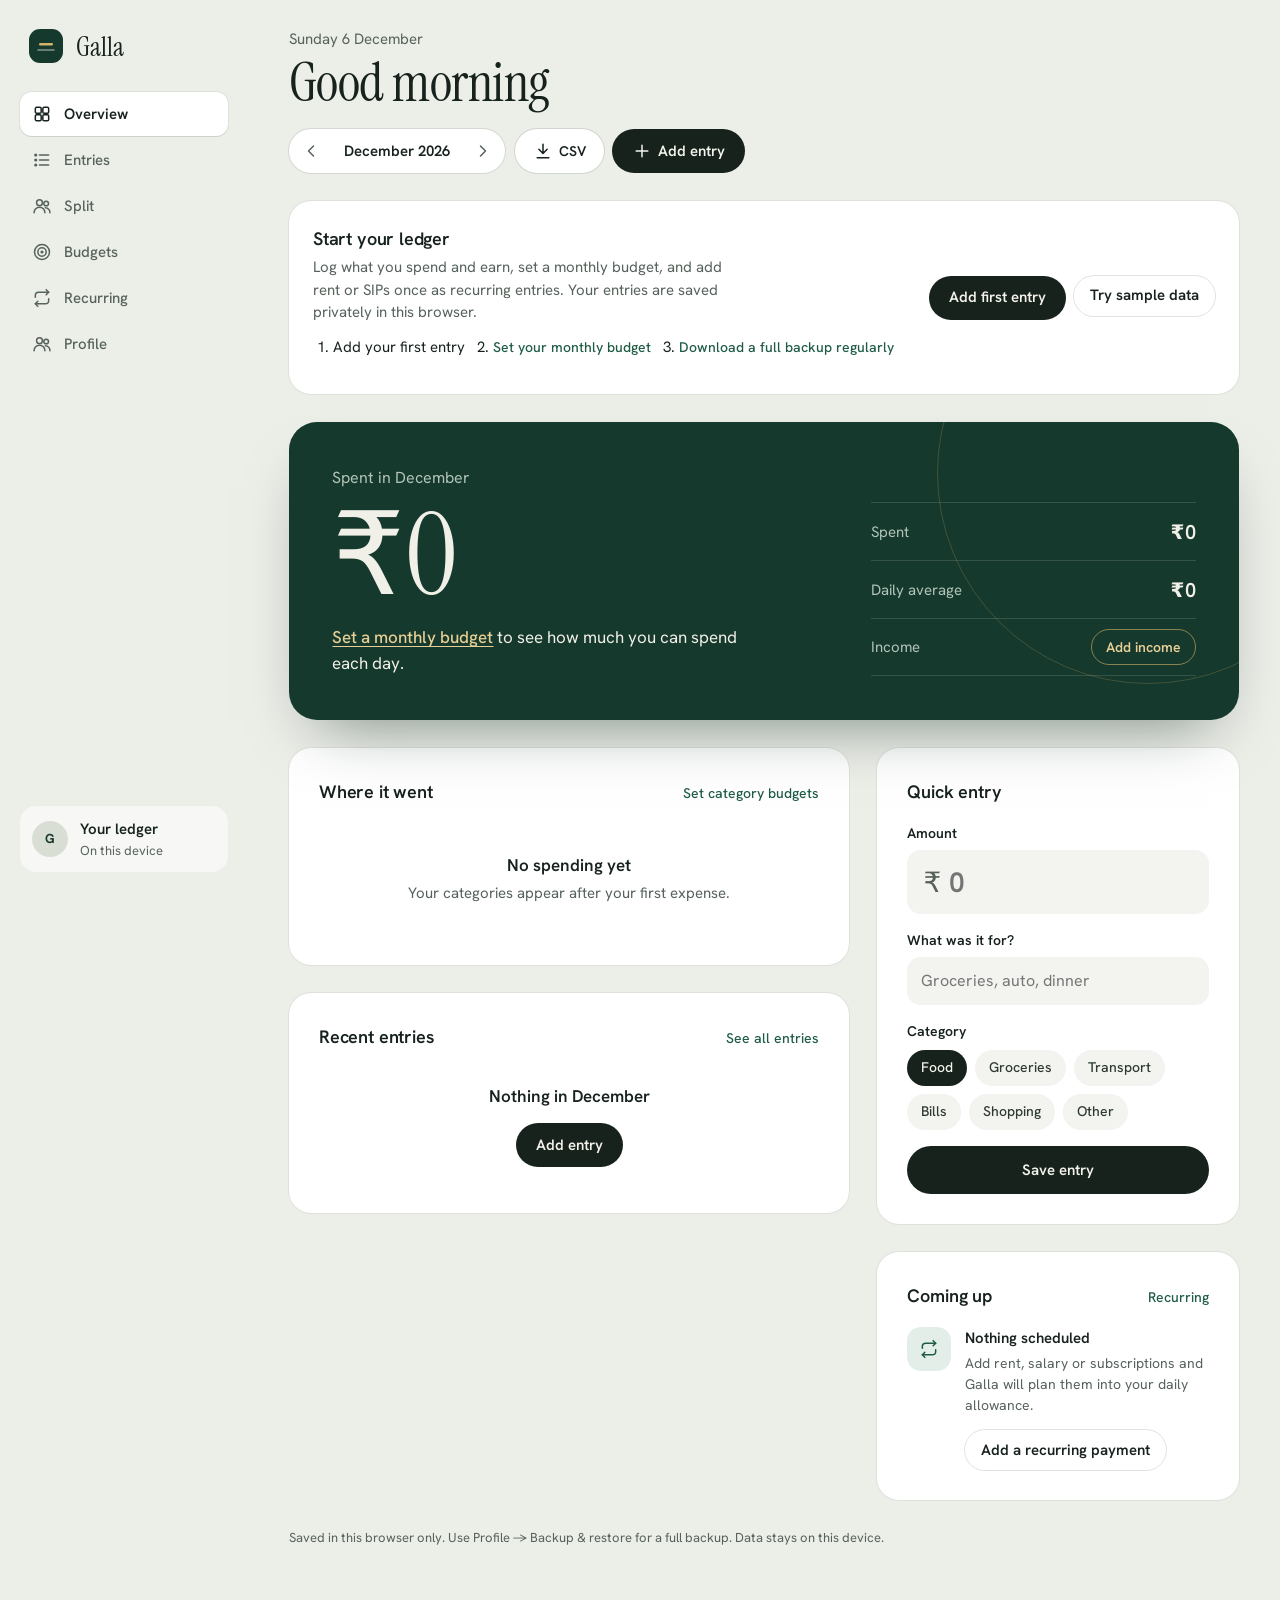
==== commit db6808b4: "Add UPI payments, category alerts, statement import and cloud sync - Daily allowance now sets aside " ====
--- a/index.html
+++ b/index.html
@@ -344,7 +344,7 @@
 <aside class="sidebar" aria-label="Galla navigation">
  <a class="sidebar-brand" href="./" aria-label="Galla home"><svg class="mark" width="36" height="36" viewBox="0 0 36 36" aria-hidden="true"><rect x="1" y="1" width="34" height="34" rx="11" fill="#16392D"/><rect x="11" y="15" width="14" height="2.4" rx="1.2" fill="#D4B26A"/><path d="M10 22h16" stroke="#F1F0E8" stroke-width="1.6" stroke-linecap="round" opacity=".5"/></svg><strong>Galla</strong></a>
  <nav class="tabs" id="topTabs" role="tablist" aria-label="Sections"></nav>
- <button class="sidebar-foot" data-goto="profile"><span class="side-av" id="sideAv" aria-hidden="true">G</span><span class="side-who"><strong id="sideName">Your ledger</strong><small>Personal ledger</small></span></button>
+ <button class="sidebar-foot" data-goto="profile"><span class="side-av" id="sideAv" aria-hidden="true">G</span><span class="side-who"><strong id="sideName">Your ledger</strong><small id="sideSync">On this device</small></span></button>
 </aside>
 <div class="app">
   <header class="top"><div class="page-intro"><p class="page-date" id="pageDate" hidden></p><h1 id="pageTitle">Overview</h1><p id="pageSubtitle">A little clarity for your everyday money.</p></div>
@@ -381,6 +381,7 @@
             <h2 class="vault-lbl" id="balLbl">Left this month</h2>
             <div class="figure num" id="balance">₹0</div>
             <p class="vault-note" id="budgetText">Set a monthly budget to see how much you can spend each day.</p>
+            <ul class="cat-alerts" id="catAlerts" hidden></ul>
           </div>
           <div class="facts">
             <div class="fact"><span class="fact-l">Spent</span><span class="num"><strong id="hSpent">₹0</strong><span class="fact-of" id="hSpentOf"></span></span></div>
@@ -424,6 +425,7 @@
             <button data-type="" aria-pressed="true">All</button><button data-type="expense" aria-pressed="false">Spent</button><button data-type="income" aria-pressed="false">Income</button>
           </div>
           <select class="sel" id="catFilter" aria-label="Filter by category"><option value="">All categories</option></select>
+          <button class="ghost" id="importBtn" type="button"><svg class="i" data-i="download"></svg>Import statement</button>
         </div>
         <details class="entry-options"><summary>Date range &amp; sorting</summary><div class="range-filters"><label class="fl">From<input type="date" id="filterFrom"></label><label class="fl">To<input type="date" id="filterTo"></label><label class="fl">Sort entries<select id="entrySort"><option value="newest">Newest first</option><option value="oldest">Oldest first</option><option value="largest">Largest amount</option><option value="smallest">Smallest amount</option></select></label></div><p class="note">A date range searches across months.</p></details><p id="rangeStatus" role="status"></p><div id="recurringFilter" hidden><span class="chip">Generated recurring entries <button id="clearRecurring" aria-label="Show all entries">×</button></span></div><div id="dayChip"></div>
         <div class="filter-sum" id="filterSum"></div>
@@ -531,6 +533,7 @@
 </div>
 <div class="toast" id="toast" role="status" aria-live="polite"></div>
 
+<script src="config.js"></script>
 <script>
 // ---------- constants ----------
 const ICONS={
@@ -636,8 +639,9 @@
   const p=settings.profile||{};
   const fields=[["name","Display name","text","name",80]];
   const initials=(p.name||"Your profile").trim().split(/\s+/).slice(0,2).map(n=>n[0]).join("").toUpperCase();
-  $("profileContent").innerHTML=`<div class="profile-grid"><aside class="card profile-summary"><div class="profile-avatar" aria-hidden="true">${esc(initials)}</div><h2>${esc(p.name||"Your profile")}</h2><p>Your ledger is stored on this device. This profile is not a sign-in account.</p></aside><div class="card"><h2>Profile & preferences</h2><p class="note">Your display name personalizes the overview. Choose the payment method you use most often.</p><form id="profileForm"><div class="profile-fields">${fields.map(([k,l,t,a,m])=>`<label class="fl">${l}<input name="${k}" type="${t}" autocomplete="${a}" maxlength="${m}" value="${esc(p[k]||"")}"></label>`).join("")}<label class="fl">Default payment method<select name="defaultPay">${["UPI","Card","Cash","Net banking","Auto-debit"].map(v=>`<option ${v===(settings.preferences?.defaultPay||"UPI")?"selected":""}>${v}</option>`).join("")}</select></label></div><details class="optional-profile"><summary>Optional personal details</summary><p class="note">These details are kept for your reference only and are included in full backups. They do not enable syncing or contact anyone.</p><div class="profile-fields">${[["email","Email address","email"],["phone","Phone number","tel"],["city","City","text"],["occupation","Occupation","text"]].map(([k,l,t])=>`<label class="fl">${l}<input name="${k}" type="${t}" maxlength="120" value="${esc(p[k]||"")}"></label>`).join("")}</div></details><div class="profile-actions"><button class="primary" type="submit">Save profile</button><span id="profileStatus" role="status" aria-live="polite"></span></div></form></div></div><section class="card data-card"><h2>Backup & restore</h2><p class="note">Clearing browser data or changing devices can remove your ledger. Download a full backup to keep entries, friends, groups, recurring rules, budgets and profile together. Keep the file private: it contains your personal data.</p><div class="profile-actions"><button class="primary" id="backupBtn">Download full backup</button><label class="ghost file-label">Choose backup to restore<input id="restoreFile" type="file" accept="application/json,.json"></label></div><p id="backupStatus" role="status" aria-live="polite"></p><div id="restorePreview" hidden></div></section>`;
+  $("profileContent").innerHTML=`<div class="profile-grid"><aside class="card profile-summary"><div class="profile-avatar" aria-hidden="true">${esc(initials)}</div><h2>${esc(p.name||"Your profile")}</h2><p id="profileWhere">Your ledger is stored on this device.</p></aside><div class="card"><h2>Profile & preferences</h2><p class="note">Your display name personalizes the overview. Choose the payment method you use most often.</p><form id="profileForm"><div class="profile-fields">${fields.map(([k,l,t,a,m])=>`<label class="fl">${l}<input name="${k}" type="${t}" autocomplete="${a}" maxlength="${m}" value="${esc(p[k]||"")}"></label>`).join("")}<label class="fl">Default payment method<select name="defaultPay">${["UPI","Card","Cash","Net banking","Auto-debit"].map(v=>`<option ${v===(settings.preferences?.defaultPay||"UPI")?"selected":""}>${v}</option>`).join("")}</select></label></div><details class="optional-profile"><summary>Optional personal details</summary><p class="note">These details are kept for your reference only and are included in full backups. They do not enable syncing or contact anyone.</p><div class="profile-fields">${[["email","Email address","email"],["phone","Phone number","tel"],["city","City","text"],["occupation","Occupation","text"]].map(([k,l,t])=>`<label class="fl">${l}<input name="${k}" type="${t}" maxlength="120" value="${esc(p[k]||"")}"></label>`).join("")}</div></details><div class="profile-actions"><button class="primary" type="submit">Save profile</button><span id="profileStatus" role="status" aria-live="polite"></span></div></form></div></div><section class="card data-card"><h2>Backup & restore</h2><p class="note">Clearing browser data or changing devices can remove your ledger. Download a full backup to keep entries, friends, groups, recurring rules, budgets and profile together. Keep the file private: it contains your personal data.</p><div class="profile-actions"><button class="primary" id="backupBtn">Download full backup</button><label class="ghost file-label">Choose backup to restore<input id="restoreFile" type="file" accept="application/json,.json"></label></div><p id="backupStatus" role="status" aria-live="polite"></p><div id="restorePreview" hidden></div></section>`;
   bindBackupControls();
+  $("profileContent").insertAdjacentHTML("afterbegin",'<section class="card account-card" id="accountCard" aria-labelledby="acctTitle"></section>'); renderAccount();
   $("profileForm").onsubmit=async e=>{
     e.preventDefault(); if(!store||!ready.settings){toast("Your ledger is still loading. Try again shortly.");return}
     const button=e.currentTarget.querySelector('[type="submit"]');button.disabled=true;
@@ -798,9 +802,10 @@
   $("hDaily").textContent=inr.format(Math.round(everyday/Math.max(1,daysSoFar)));
   const nb=$("budgetText");
   if(b){
-    const left=b-exp, rem=dim(cur)-new Date().getDate()+1;
+    const left=b-exp, rem=dim(cur)-new Date().getDate()+1, due=isNow?dueLaterThisMonth():0, free=left-due;
     if(left<0) nb.textContent=`You're ${inr.format(-left)} over your ${inr.format(b)} budget this month.`;
-    else if(isNow&&rem>1) nb.innerHTML=`Spend up to <strong>${inr.format(Math.floor(left/rem))} a day</strong> for the next ${rem} days and you'll finish the month on budget.`;
+    else if(isNow&&due&&free<=0) nb.textContent=`Your upcoming recurring payments (${inr.format(due)}) use up the rest of this month's budget.`;
+    else if(isNow&&rem>1) nb.innerHTML=`Spend up to <strong>${inr.format(Math.floor(free/rem))} a day</strong> for the next ${rem} days and you'll finish the month on budget${due?`, after ${inr.format(due)} of upcoming recurring payments`:""}.`;
     else if(isNow) nb.textContent="Today is the last day of the month.";
     else nb.textContent=`${inr.format(left)} of your ${inr.format(b)} budget was left.`;
   } else nb.innerHTML=`<button class="linkbtn" data-goto="budgets">Set a monthly budget</button> to see how much you can spend each day.`;
@@ -820,6 +825,11 @@
   // categories
   const by={}; mt.filter(t=>typeOf(t)==="expense").forEach(t=>by[t.cat]=(by[t.cat]||0)+t.amount);
   const rows=Object.entries(by).sort((a,b)=>b[1]-a[1]);
+  const al=Object.entries(settings.catBudgets||{}).filter(([c,l])=>l>0&&(by[c]||0)/l>=.8)
+    .map(([c,l])=>({c,l,v:by[c]||0,r:(by[c]||0)/l})).sort((x,y)=>y.r-x.r);
+  $("catAlerts").hidden=!al.length;
+  $("catAlerts").innerHTML=al.slice(0,3).map(a=>`<li class="${a.v>a.l?"over":"near"}"><span class="dot" aria-hidden="true"></span>${a.v>a.l?`${esc(a.c)} is ${inr.format(r2(a.v-a.l))} over its ${inr.format(a.l)} limit`:`${esc(a.c)} is at ${Math.round(a.r*100)}% of its ${inr.format(a.l)} limit`}</li>`).join("")
+    +(al.length>3?`<li><button class="linkbtn" data-goto="budgets">${al.length-3} more categories near their limit</button></li>`:"");
 
   $("donut").innerHTML=rows.length?rows.slice(0,4).map(([name,value])=>`<div class="category-row">${catIcon(name)}<div class="category-mid"><div class="category-top"><span>${esc(name)}</span><span class="pct num">${Math.round(value/exp*100)}%</span></div><div class="category-progress"><i style="width:${value/exp*100}%"></i></div></div><span class="category-amt num">${inr.format(value)}</span></div>`).join(""):'<div class="empty"><strong>No spending yet</strong>Your categories appear after your first expense.</div>';
   const upcoming=rules.filter(r=>r.active).map(r=>{let k=today.slice(0,7);if(k<r.start)k=r.start;let date=`${k}-${pad(Math.min(r.day,dim(k)))}`;if(date<=today){k=shiftM(k,1);date=`${k}-${pad(Math.min(r.day,dim(k)))}`;}return {r,date}}).sort((a,b)=>a.date.localeCompare(b.date)).slice(0,3);
@@ -858,6 +868,14 @@
   const rec=mt.filter(t=>typeOf(t)!=="settle").sort((a,b)=>b.date.localeCompare(a.date)||(b.created||0)-(a.created||0)).slice(0,3);
   let lastDay=""; $("recent").innerHTML=rec.length?rec.map(t=>{const h=t.date!==lastDay?`<p class="rec-day">${dName(t.date,{weekday:"long",day:"numeric",month:"long"})}</p>`:"";lastDay=t.date;return h+txRow(t)}).join(""):`<div class="empty" style="padding:16px"><strong>Nothing in ${mName(cur,{month:"long"})}</strong><div class="btns"><button class="primary" data-add>Add entry</button></div></div>`;
   bindTx($("recent"));
+}
+
+// Recurring expenses that are still due later this month and not yet logged.
+function dueLaterThisMonth(){
+  const today=todayISO(), k=today.slice(0,7);
+  return r2(rules.filter(r=>r.active&&typeOf(r)==="expense"&&r.start<=k&&!(r.skip||[]).includes(k))
+    .filter(r=>`${k}-${pad(Math.min(r.day,dim(k)))}`>today&&!txns.some(t=>t.id===`r-${r.id}-${k}`))
+    .reduce((s,r)=>s+r.amount,0));
 }
 
 function renderRunway(mt,b,isNow){
@@ -1136,6 +1154,9 @@
   return `<span class="av ${size}" style="background:color-mix(in srgb,${c} 22%,var(--surface));color:${c}">${esc(ini)}</span>`;
 }
 const r2=v=>Math.round(v*100)/100;
+const UPI_RE=/^[a-z0-9._-]{2,256}@[a-z][a-z0-9.-]{1,63}$/i;
+const validUpi=v=>UPI_RE.test((v||"").trim());
+const upiLink=(p,amt)=>`upi://pay?pa=${encodeURIComponent(p.upi.trim())}&pn=${encodeURIComponent(p.name)}&am=${r2(amt).toFixed(2)}&cu=INR&tn=${encodeURIComponent("Galla settle-up")}`;
 function memberPool(){
   if(sf.group){const g=groups.find(x=>x.id===sf.group);return ["me",...(g?.members||[])]}
   return ["me",...people.map(p=>p.id)];
@@ -1297,7 +1318,7 @@
 $("addShared").onclick=()=>openSheet(null,false,{split:true});
 
 // ---------- split: detail sheet ----------
-function openDetail(st){activateModal("scrim2");detailState=st;renderDetail();$("scrim2").hidden=false;document.body.style.overflow="hidden";requestAnimationFrame(()=>{if(detailState===st&&!$("scrim2").hidden)$("detail").querySelector("input")?.focus({preventScroll:true})})}
+function openDetail(st){activateModal("scrim2");detailState=st;$("detail").closest(".sheet").classList.toggle("wide",st.kind==="import");renderDetail();$("scrim2").hidden=false;document.body.style.overflow="hidden";requestAnimationFrame(()=>{if(detailState===st&&!$("scrim2").hidden)$("detail").querySelector("input")?.focus({preventScroll:true})})}
 function closeDetail(){$("scrim2").hidden=true;deactivateModal("scrim2");detailState=null;if($("scrim").hidden)document.body.style.overflow=""}
 $("scrim2").onclick=e=>{if(e.target===$("scrim2"))closeDetail()};
 document.addEventListener("keydown",e=>{if(e.key==="Escape"&&!$("scrim2").hidden)closeDetail()});
@@ -1317,7 +1338,7 @@
       <label class="fl">Name<input id="dName" maxlength="40" required placeholder="Rahul Sharma"></label>
       <label class="fl">UPI ID (optional)<input id="dUpi" maxlength="60" placeholder="name@okaxis"></label>
       <div class="sheet-actions"><button class="primary" type="submit">Add friend</button></div></form>`;
-    $("dForm").onsubmit=async e=>{e.preventDefault();const n=$("dName").value.trim();if(!n)return;const x=await addPerson(n,$("dUpi").value);toast(`${x.name} added`);openDetail({kind:"friend",id:x.id});render()};
+    $("dForm").onsubmit=async e=>{e.preventDefault();const n=$("dName").value.trim();if(!n)return;const u=$("dUpi").value.trim();if(u&&!validUpi(u)){toast("That doesn't look like a UPI ID. It should look like name@bank.");$("dUpi").focus();return}const x=await addPerson(n,u);toast(`${x.name} added`);openDetail({kind:"friend",id:x.id});render()};
   }
   else if(st.kind==="newGroup"||st.kind==="editGroup"){
     const g=st.kind==="editGroup"?groups.find(x=>x.id===st.id):null;
@@ -1343,6 +1364,7 @@
       closeDetail(); render();
       try{await store.removeGroup(g.id);for(const t of moved)await store.saveTxn(t);toast("Group deleted. Its expenses and balances are kept.")}catch(err){saveErr(err)}};
   }
+  else if(st.kind==="import"){ renderImport(st,el); }
   else if(st.kind==="friend"){
     const p=people.find(x=>x.id===st.id); if(!p){closeDetail();return}
     const bal=balancesWithMe()[p.id]||0;
@@ -1351,6 +1373,7 @@
     const reminder=`Hi ${p.name}, quick reminder from Galla: you owe me ${inr2.format(bal)}. ${hist.filter(t=>t.split&&t.split.paidBy==="me").slice(0,3).map(t=>`${t.desc} (${inr.format(t.split.shares[p.id])})`).join(", ")}. Thanks!`;
     el.innerHTML=`<div class="sheet-h"><div class="dhead">${avatar(p.id,"lg")}<div class="t"><h2>${esc(p.name)}</h2><div class="dstatus">${bal>0.009?`<span class="pos-t">owes you ${inr2.format(bal)}</span>`:bal<-0.009?`<span class="neg-t">you owe ${inr2.format(-bal)}</span>`:"All settled up"}</div></div></div>${closeBtn}</div>
       ${p.upi?`<div class="upi">UPI <code>${esc(p.upi)}</code><button class="smallbtn" id="dCopyUpi">Copy</button></div>`:""}
+      ${bal<-0.009?(validUpi(p.upi)?`<div class="upi-pay"><a class="primary" id="dUpiPay" href="${esc(upiLink(p,-bal))}">Pay ${inr2.format(-bal)} with UPI</a><p class="note">Opens GPay, PhonePe or another UPI app on your phone with ${esc(p.name)}'s UPI ID and the amount filled in. Galla doesn't send money itself.</p><button class="ghost" id="dUpiDone" hidden>I've paid, record ${inr2.format(-bal)}</button></div>`:`<p class="note">Add ${esc(p.name)}'s UPI ID below to pay them from here.</p>`):""}
       <div class="dsec"><h3>Record a payment</h3>
         <form id="dSettle" style="display:grid;gap:10px">
           <div class="seg" id="dDir" role="group" aria-label="Who paid" style="justify-self:start"><button type="button" data-d="them" aria-pressed="${dir==="them"}">${esc(p.name)} paid you</button><button type="button" data-d="me" aria-pressed="${dir==="me"}">You paid ${esc(p.name)}</button></div>
@@ -1371,7 +1394,8 @@
       d==="them"?recordSettle(p.id,"me",a,null,$("dDate").value):recordSettle("me",p.id,a,null,$("dDate").value)};
     const rb=$("dRemind"); if(rb) rb.onclick=()=>copyText(reminder,"Reminder copied. Paste it in WhatsApp.",rb);
     const cu=$("dCopyUpi"); if(cu) cu.onclick=()=>copyText(p.upi,"UPI ID copied",cu.parentElement);
-    $("dSaveUpi").onclick=async()=>{p.upi=$("dUpiEdit").value.trim();try{await store.savePerson(p);toast("UPI ID saved")}catch(e){saveErr(e)}renderDetail()};
+    const up=$("dUpiPay"); if(up) up.onclick=()=>{const dn=$("dUpiDone");dn.hidden=false;dn.onclick=()=>recordSettle("me",p.id,-bal,null,todayISO())};
+    $("dSaveUpi").onclick=async()=>{const v=$("dUpiEdit").value.trim();if(v&&!validUpi(v)){toast("That doesn't look like a UPI ID. It should look like name@bank.");$("dUpiEdit").focus();return}p.upi=v;try{await store.savePerson(p);toast("UPI ID saved")}catch(e){saveErr(e)}renderDetail()};
     const rm=$("dRemove"); if(rm) rm.onclick=async()=>{
       if(!rm.dataset.c){rm.dataset.c=1;rm.textContent="Tap again to remove";return}
       people=people.filter(x=>x.id!==p.id);
@@ -1385,7 +1409,7 @@
     el.innerHTML=`<div class="sheet-h"><div class="dhead"><span class="cat-ic" style="background:var(--accent-soft);color:var(--accent);width:52px;height:52px;border-radius:14px">${svg("users")}</span><div class="t"><h2>${esc(g.name)}</h2><div class="dstatus">${inr.format(tot)} spent · ${meInGroup(b.me)}</div></div></div>${closeBtn}</div>
       <div class="sheet-actions"><button class="ghost" id="gEdit" style="height:48px">Edit</button><button class="primary" id="gAdd">${svg("plus")}Add expense</button></div>
       <div class="dsec"><h3>Balances</h3>${["me",...(g.members||[])].map(m=>`<div class="suggest">${avatar(m,"sm")}<span>${esc(pName(m))}</span><span class="num ${b[m]>0.009?"pos-t":b[m]<-0.009?"neg-t":""}">${b[m]>0.009?"gets back "+inr2.format(b[m]):b[m]<-0.009?"owes "+inr2.format(-b[m]):"settled"}</span></div>`).join("")}</div>
-      <div class="dsec"><h3>Who owes whom</h3>${sug.length?sug.map((x,i)=>`<div class="suggest">${avatar(x.from,"sm")}<span>${esc(pName(x.from))} ${x.from==="me"?"owe":"owes"} ${esc(x.to==="me"?"you":pName(x.to))} <b class="num">${inr2.format(x.amount)}</b></span><button class="smallbtn" data-sug="${i}">Mark paid</button></div>`).join(""):'<div class="remain">Everyone is settled up in this group.</div>'}</div>
+      <div class="dsec"><h3>Who owes whom</h3>${sug.length?sug.map((x,i)=>`<div class="suggest">${avatar(x.from,"sm")}<span>${esc(pName(x.from))} ${x.from==="me"?"owe":"owes"} ${esc(x.to==="me"?"you":pName(x.to))} <b class="num">${inr2.format(x.amount)}</b></span>${x.from==="me"&&validUpi(people.find(q=>q.id===x.to)?.upi)?`<a class="smallbtn" href="${esc(upiLink(people.find(q=>q.id===x.to),x.amount))}">Pay via UPI</a>`:""}<button class="smallbtn" data-sug="${i}">Mark paid</button></div>`).join(""):'<div class="remain">Everyone is settled up in this group.</div>'}</div>
       <div class="dsec"><h3>Expenses</h3>${exps.length?exps.map(t=>typeOf(t)==="settle"
           ?`<div class="hist"><div><div>${esc(pName(t.from))} paid ${esc(pName(t.to))}</div><div class="m">Settle-up · ${dName(t.date,{day:"numeric",month:"short"})}</div></div><div class="r">${inr2.format(t.amount)}<button class="smallbtn danger" data-delsettle="${esc(t.id)}">Delete</button></div></div>`
           :`<div class="hist"><div><div>${esc(t.desc)}</div><div class="m">${esc(pName(t.split.paidBy))} paid · ${dName(t.date,{day:"numeric",month:"short"})} · your share ${inr.format(t.split.shares.me||0)}</div></div><div class="r">${inr2.format(t.split.total)}<button class="smallbtn" data-edit="${esc(t.id)}">Edit</button></div></div>`).join(""):'<div class="remain">No expenses yet. Add the first one.</div>'}</div>`;
@@ -1458,13 +1482,304 @@
   catch(e){if(e?.code!=="declined")toast("Couldn't export the file.")}
 };
 
+// ---------- bank statement import ----------
+function parseCSV(text){
+  text=String(text).replace(/^\uFEFF/,"");
+  const head=text.split(/\r?\n/).slice(0,30).join("\n"), cnt=c=>head.split(c).length-1;
+  const delim=cnt("\t")>cnt(",")&&cnt("\t")>cnt(";")?"\t":cnt(";")>cnt(",")?";":",";
+  const rows=[]; let row=[], f="", q=false;
+  for(let i=0;i<text.length;i++){const ch=text[i];
+    if(q){if(ch==='"'){if(text[i+1]==='"'){f+='"';i++}else q=false}else f+=ch}
+    else if(ch==='"'&&f==="")q=true;
+    else if(ch===delim){row.push(f);f=""}
+    else if(ch==="\n"||ch==="\r"){if(ch==="\r"&&text[i+1]==="\n")i++;row.push(f);rows.push(row);row=[];f=""}
+    else f+=ch}
+  if(f!==""||row.length){row.push(f);rows.push(row)}
+  return rows.map(r=>r.map(c=>c.trim())).filter(r=>r.some(Boolean));
+}
+const MON={jan:1,feb:2,mar:3,apr:4,may:5,jun:6,jul:7,aug:8,sep:9,sept:9,oct:10,nov:11,dec:12};
+function parseStmtDate(v){
+  v=String(v||"").trim(); let m, y, mo, d;
+  const yy=x=>x.length===2?2000+(+x):+x;
+  if((m=v.match(/^(\d{4})[-\/.](\d{1,2})[-\/.](\d{1,2})/))){y=+m[1];mo=+m[2];d=+m[3]}
+  else if((m=v.match(/^(\d{1,2})[-\/.](\d{1,2})[-\/.](\d{2,4})\b/))){d=+m[1];mo=+m[2];y=yy(m[3])}
+  else if((m=v.match(/^(\d{1,2})[-\/ ]([A-Za-z]{3,9})[-\/ ,]+(\d{2,4})\b/))){d=+m[1];mo=MON[m[2].slice(0,m[2].toLowerCase().startsWith("sept")?4:3).toLowerCase()];y=yy(m[3])}
+  else if((m=v.match(/^([A-Za-z]{3,9}) (\d{1,2}),? (\d{4})\b/))){mo=MON[m[1].slice(0,3).toLowerCase()];d=+m[2];y=+m[3]}
+  else return "";
+  if(!mo||mo>12||!d||y<1990||y>2200)return "";
+  const k=`${y}-${pad(mo)}`; if(d>dim(k))return "";
+  return `${k}-${pad(d)}`;
+}
+function parseStmtAmt(v){
+  let s=String(v||"").trim(); if(!s)return null;
+  const neg=/^\(.*\)$/.test(s)||/^-/.test(s)||/-$/.test(s), cr=/\bcr\.?$/i.test(s), dr=/\bdr\.?$/i.test(s);
+  s=s.replace(/\b(cr|dr)\.?$/i,"").replace(/inr|rs\.?|₹|,|\s|[()+-]/gi,"");
+  const n=parseFloat(s); return Number.isFinite(n)&&n>0?{n:r2(n),neg,cr,dr}:null;
+}
+const STMT_SKIP=/^(upi|imps|neft|rtgs|pos|ach|nach|ecs|mmt|dr|cr|p2m|p2a|pay|payment|paid|to|from|transfer|trf|txn|ref|ybl|ibl|axl|apl|paytm|okaxis|oksbi|okicici|okhdfcbank|sbin|hdfc|icic|utib|yesb|kkbk|barb|punb|ubin|cnrb|idfb|indb|bank|ltd|pvt|india)$/i;
+function cleanStmtDesc(d){
+  const raw=String(d||"").replace(/\s+/g," ").trim();
+  if(/\batm\b.*\b(wdl|withdrawal|cash)\b|\bcash wdl\b/i.test(raw)) return "Cash withdrawal";
+  const tc=w=>w===w.toUpperCase()?w.toLowerCase().replace(/\b\w/g,c=>c.toUpperCase()):w;
+  const m=raw.replace(/^(by|to)\s+transfer\s*[-:]?\s*/i,"").match(/\b(upi|neft|imps|rtgs|pos|ach|nach|mmt)\b(.*)$/i);
+  if(m){
+    const parts=m[2].split(/[\/|:*-]+/).map(x=>x.trim().split(" ").filter(w=>!/\d/.test(w)&&!w.includes("@")).join(" ").trim())
+      .filter(x=>/[a-z]{3,}/i.test(x)&&!STMT_SKIP.test(x));
+    if(parts.length) return tc(parts[0]).slice(0,80);
+  }
+  return tc(raw).slice(0,80)||"Imported entry";
+}
+const STMT_CATS=[
+  [/swiggy|zomato|restaurant|cafe|coffee|starbucks|domino|pizza|kfc|mcdonald|burger|eatsure|dining|food/i,"Food & dining"],
+  [/bigbasket|blinkit|zepto|instamart|dmart|grofers|jiomart|grocery|supermarket|kirana|more retail|nature.?s basket/i,"Groceries"],
+  [/uber|ola|rapido|irctc|metro|fuel|petrol|diesel|hpcl|bpcl|iocl|indian oil|fastag|parking|redbus|cab/i,"Transport"],
+  [/rent|nobroker|housing|maintenance|society/i,"Rent & housing"],
+  [/airtel|jio|vodafone|\bvi\b|bsnl|electricity|bescom|tata power|adani|mseb|water|gas|recharge|broadband|act fibernet|dth|bill/i,"Bills & recharge"],
+  [/amazon|flipkart|myntra|ajio|nykaa|meesho|decathlon|croma|reliance digital|shopping/i,"Shopping"],
+  [/pharma|apollo|medplus|1mg|netmeds|hospital|clinic|diagnostic|practo|health/i,"Health"],
+  [/netflix|spotify|hotstar|prime video|youtube|bookmyshow|pvr|inox|sony liv|zee5|gaming|steam/i,"Entertainment"],
+  [/makemytrip|goibibo|indigo|air india|vistara|akasa|spicejet|cleartrip|ixigo|oyo|airbnb|hotel|booking\.com/i,"Travel"],
+  [/udemy|coursera|byju|unacademy|school|college|tuition|fees|books/i,"Education"],
+  [/zerodha|groww|upstox|mutual fund|\bsip\b|\bmf\b|nps|ppf|indmoney|kuvera|coin/i,"Investments"]];
+const STMT_INC=[[/salary|sal\b|payroll/i,"Salary"],[/interest|int\.? pd|int credit/i,"Interest"],[/refund|reversal|cashback/i,"Refund"]];
+function guessStmtCat(text,type){
+  for(const [re,c] of type==="income"?STMT_INC:STMT_CATS) if(re.test(text)) return c;
+  return type==="income"?"Other income":"Other";
+}
+function guessStmtPay(text){
+  if(/upi/i.test(text))return "UPI";
+  if(/\b(pos|card|visa|mastercard|rupay|ecom)\b/i.test(text))return "Card";
+  if(/\b(atm|cash)\b/i.test(text))return "Cash";
+  if(/\b(nach|ach|ecs|si|autopay|auto ?debit|mandate)\b/i.test(text))return "Auto-debit";
+  if(/\b(neft|imps|rtgs|net ?banking|ib|mmt)\b/i.test(text))return "Net banking";
+  return settings.preferences?.defaultPay||"UPI";
+}
+function detectStmtColumns(rows){
+  for(let i=0;i<Math.min(rows.length,40);i++){
+    const h=rows[i].map(c=>c.toLowerCase());
+    const hasDate=h.some(c=>/date/.test(c)), hasAmt=h.some(c=>/amount|debit|withdraw|credit|deposit|\bdr\b|\bcr\b/.test(c));
+    if(!hasDate||!hasAmt)continue;
+    const find=(re,not)=>h.findIndex(c=>re.test(c)&&!(not&&not.test(c)));
+    let date=find(/(txn|transaction|tran|posting)\s*date/); if(date<0)date=find(/date/,/value/); if(date<0)date=find(/date/);
+    const debit=find(/debit|withdraw|paid out|\bdr\b/,/date|cr\s*\/|\/\s*cr/), credit=find(/credit|deposit|paid in|\bcr\b/,/date|dr\s*\/|\/\s*dr|card/);
+    const type=find(/dr\s*\/\s*cr|cr\s*\/\s*dr|^type$|transaction type|debit\/credit/);
+    const amount=find(/amount|amt/,/withdraw|deposit|debit|credit|balance/);
+    const desc=find(/narration|description|particular|remark|details|merchant|payee|beneficiary/);
+    return {header:i,date,desc,debit,credit,amount,type,cols:rows[i]};
+  }
+  return null;
+}
+function readStmtRows(rows,map){
+  const out=[];
+  for(const r of rows.slice(map.header+1)){
+    const date=parseStmtDate(r[map.date]); if(!date)continue;
+    let amt=null,type="expense";
+    const dv=map.debit>=0?parseStmtAmt(r[map.debit]):null, cv=map.credit>=0?parseStmtAmt(r[map.credit]):null;
+    if(dv){amt=dv.n;type="expense"} else if(cv){amt=cv.n;type="income"}
+    else if(map.amount>=0){const a=parseStmtAmt(r[map.amount]); if(a){amt=a.n;
+      const t=map.type>=0?String(r[map.type]||"").toLowerCase():"";
+      type=/cr|credit|deposit/.test(t)?"income":/dr|debit|withdraw/.test(t)?"expense":a.cr?"income":"expense"}}
+    if(!amt)continue;
+    const rawDesc=map.desc>=0?r[map.desc]:"", text=`${rawDesc}`;
+    out.push({date,type,amount:amt,raw:rawDesc,desc:cleanStmtDesc(rawDesc),cat:guessStmtCat(text,type),pay:guessStmtPay(text)});
+    if(out.length>=3000)break;
+  }
+  const have=new Set(txns.filter(t=>typeOf(t)!=="settle").map(t=>`${t.date}|${typeOf(t)}|${r2(t.split?t.split.total:t.amount)}`));
+  out.forEach(x=>{x.dup=have.has(`${x.date}|${x.type}|${x.amount}`);x.on=!x.dup});
+  return out;
+}
+function renderImport(st,el){
+  const colOpts=(cur)=>`<option value="-1">None</option>`+st.map.cols.map((c,i)=>`<option value="${i}" ${i===cur?"selected":""}>${esc(c||`Column ${i+1}`)}</option>`).join("");
+  if(!st.items){
+    el.innerHTML=`<div class="sheet-h"><h2>Import a bank statement</h2>${closeBtn}</div>
+      <p class="note">Download your statement from net banking or your UPI app as a <strong>CSV</strong> file, then choose it here. Galla reads it in this browser, guesses categories, and lets you check every row before anything is added. Excel files need to be saved as CSV first.</p>
+      <label class="primary file-label imp-pick">Choose CSV file<input type="file" id="impFile" accept=".csv,text/csv,text/plain"></label>
+      <p class="note" id="impMsg" role="status" aria-live="polite">${esc(st.msg||"")}</p>`;
+    $("impFile").onchange=async e=>{
+      const f=e.target.files[0]; if(!f)return;
+      if(f.size>5*1024*1024){st.msg="That file is over 5 MB. Export a shorter date range.";renderDetail();return}
+      const rows=parseCSV(await f.text()), map=detectStmtColumns(rows);
+      if(!map){st.msg="Couldn't find the date and amount columns in that file. Check it's a CSV statement with a header row.";renderDetail();return}
+      const items=readStmtRows(rows,map);
+      if(!items.length){st.msg="No transactions with a date and amount were found in that file.";renderDetail();return}
+      Object.assign(st,{rows,map,items,file:f.name,msg:""}); renderDetail();
+    };
+    return;
+  }
+  const on=st.items.filter(x=>x.on), dups=st.items.filter(x=>x.dup).length;
+  const dates=st.items.map(x=>x.date).sort(), span=`${dName(dates[0],{day:"numeric",month:"short"})} to ${dName(dates[dates.length-1],{day:"numeric",month:"short",year:"numeric"})}`;
+  const catSel=(x,i)=>`<select class="imp-cat" data-i="${i}" aria-label="Category for ${esc(x.desc)}">${(x.type==="income"?INC:EXP).map(c=>`<option ${c.n===x.cat?"selected":""}>${esc(c.n)}</option>`).join("")}</select>`;
+  el.innerHTML=`<div class="sheet-h"><h2>Review ${st.items.length} transactions</h2>${closeBtn}</div>
+    <p class="note">From <strong>${esc(st.file)}</strong>, ${span}.${dups?` ${dups} look like entries you already have, so they're unticked.`:""}</p>
+    <details class="entry-options"><summary>Columns used</summary><div class="imp-map">
+      ${[["date","Date"],["desc","Description"],["debit","Money out"],["credit","Money in"],["amount","Amount"],["type","Debit or credit"]].map(([k,l])=>`<label class="fl">${l}<select data-map="${k}">${colOpts(st.map[k])}</select></label>`).join("")}
+    </div></details>
+    <div class="imp-bar"><label class="imp-all"><input type="checkbox" id="impAll" ${on.length===st.items.length?"checked":""}> Select all</label><span class="num">${on.length} selected · −${inr.format(r2(on.filter(x=>x.type==="expense").reduce((a,x)=>a+x.amount,0)))} · +${inr.format(r2(on.filter(x=>x.type==="income").reduce((a,x)=>a+x.amount,0)))}</span></div>
+    <div class="imp-list">${st.items.map((x,i)=>`<div class="imp-row${x.on?"":" off"}">
+      <input type="checkbox" data-on="${i}" ${x.on?"checked":""} aria-label="Import ${esc(x.desc)}">
+      <div class="imp-main"><input class="imp-desc" data-desc="${i}" value="${esc(x.desc)}" maxlength="80" aria-label="Description" title="${esc(x.raw)}"><div class="imp-meta">${dName(x.date,{day:"numeric",month:"short"})}, ${esc(x.pay)}${x.dup?' <span class="tag">already in Galla?</span>':""}</div></div>
+      ${catSel(x,i)}
+      <button type="button" class="imp-type ${x.type}" data-type="${i}" aria-label="Switch between money out and money in">${x.type==="income"?"+":"−"}${inr2.format(x.amount)}</button>
+    </div>`).join("")}</div>
+    <div class="sheet-actions imp-actions"><button type="button" class="ghost" id="impBack">Choose another file</button><button class="primary" id="impSave" ${on.length?"":"disabled"}>Add ${on.length} entr${on.length===1?"y":"ies"}</button></div>
+    <p class="note" id="impMsg" role="status" aria-live="polite">${esc(st.msg||"")}</p>`;
+  el.querySelectorAll("[data-on]").forEach(c=>c.onchange=()=>{st.items[+c.dataset.on].on=c.checked;renderDetail()});
+  el.querySelectorAll("[data-desc]").forEach(c=>c.oninput=()=>{st.items[+c.dataset.desc].desc=c.value});
+  el.querySelectorAll(".imp-cat").forEach(c=>c.onchange=()=>{st.items[+c.dataset.i].cat=c.value});
+  el.querySelectorAll("[data-type]").forEach(b=>b.onclick=()=>{const x=st.items[+b.dataset.type];x.type=x.type==="income"?"expense":"income";x.cat=guessStmtCat(x.raw,x.type);renderDetail()});
+  el.querySelectorAll("[data-map]").forEach(sel=>sel.onchange=()=>{st.map[sel.dataset.map]=+sel.value;st.items=readStmtRows(st.rows,st.map);if(!st.items.length){st.items=null;st.msg="No transactions found with those columns."}renderDetail()});
+  $("impAll").onchange=e=>{st.items.forEach(x=>x.on=e.target.checked);renderDetail()};
+  $("impBack").onclick=()=>{Object.assign(st,{items:null,rows:null,map:null,msg:""});renderDetail()};
+  $("impSave").onclick=async()=>{
+    if(!store||!ready.txns){st.msg="Your ledger is still loading. Try again shortly.";renderDetail();return}
+    const pick=st.items.filter(x=>x.on), base=Date.now();
+    const add=pick.map((x,i)=>({id:newId("e"),amount:x.amount,desc:(x.desc.trim()||"Imported entry").slice(0,80),cat:x.cat,pay:x.pay,type:x.type,date:x.date,created:base+i}));
+    const previous=txns; txns=txns.concat(add); $("impSave").disabled=true; $("impMsg").textContent="Saving…";
+    try{
+      if(store.commitLedger) await store.commitLedger(); else for(const t of add) await store.saveTxn(t);
+      cur=mKey(add.map(t=>t.date).sort().pop()); closeDetail(); render(); toast(`Added ${add.length} entr${add.length===1?"y":"ies"} from your statement`);
+    }catch(e){txns=previous;st.msg="Not saved. Nothing was added; try again.";renderDetail();saveErr(e)}
+  };
+}
+$("importBtn").onclick=()=>openDetail({kind:"import"});
+
+// ---------- account and cloud sync (Supabase) ----------
+// The ledger always lives in this browser first. When signed in, a copy is kept in the
+// user's private Supabase row and devices merge changes entry by entry (three-way merge
+// against the last version this device synced), so offline edits on two devices both survive.
+const CLOUD_CFG=window.GALLA_CONFIG||{};
+const cloud={on:!!(CLOUD_CFG.supabaseUrl&&CLOUD_CFG.supabaseAnonKey),local:false,client:null,user:null,version:0,state:"off",msg:"",busy:false,dirty:false,sentTo:"",loadErr:"",timer:null};
+const SB_SRC="https://cdn.jsdelivr.net/npm/@supabase/supabase-js@2.119.0/dist/umd/supabase.js";
+const canon=v=>Array.isArray(v)?`[${v.map(canon).join(",")}]`:v&&typeof v==="object"?`{${Object.keys(v).sort().filter(k=>v[k]!==undefined).map(k=>JSON.stringify(k)+":"+canon(v[k])).join(",")}}`:JSON.stringify(v);
+const syncKey=n=>`galla-sync-${n}-${cloud.user.id}`;
+const readBase=()=>{try{return JSON.parse(localStorage.getItem(syncKey("base")))}catch{return null}};
+const writeBase=d=>{try{localStorage.setItem(syncKey("base"),JSON.stringify(d));localStorage.setItem(syncKey("version"),String(cloud.version))}catch{}};
+const LEDGER_COLS=["txns","rules","people","groups"];
+const isEmptyLedger=d=>LEDGER_COLS.every(k=>(d[k]||[]).every(x=>x.sample));
+function mergeLedgers(base,local,remote){
+  base=base||{}; const out={};
+  for(const k of LEDGER_COLS){
+    const B=new Map((base[k]||[]).map(x=>[x.id,canon(x)])), L=new Map((local[k]||[]).map(x=>[x.id,x])), R=new Map((remote[k]||[]).map(x=>[x.id,x]));
+    out[k]=[];
+    for(const id of new Set([...L.keys(),...R.keys()])){
+      const l=L.get(id), r=R.get(id), b=B.get(id);
+      if(l&&r) out[k].push(canon(l)!==b&&canon(r)===b?l:r);       // both have it: keep the side that changed it
+      else if(l){if(b===undefined||canon(l)!==b)out[k].push(l)}   // new here, or edited here after a delete elsewhere
+      else if(r){if(b===undefined||canon(r)!==b)out[k].push(r)}
+    }
+  }
+  out.settings=canon(local.settings||{})!==canon(base.settings||{})?local.settings:remote.settings;
+  out.settings={budget:0,catBudgets:{},...(out.settings||{})};
+  return out;
+}
+function loadSupabase(){
+  if(window.supabase?.createClient)return Promise.resolve(window.supabase);
+  return new Promise((res,rej)=>{const sc=document.createElement("script");sc.src=SB_SRC;sc.crossOrigin="anonymous";sc.onload=()=>window.supabase?.createClient?res(window.supabase):rej(new Error("x"));sc.onerror=()=>rej(new Error("x"));document.head.append(sc)});
+}
+async function cloudInit(){
+  renderCloudStatus(); if(!cloud.on)return;
+  try{
+    const lib=await loadSupabase();
+    cloud.client=lib.createClient(CLOUD_CFG.supabaseUrl,CLOUD_CFG.supabaseAnonKey,{auth:{persistSession:true,autoRefreshToken:true,detectSessionInUrl:true}});
+    const {data}=await cloud.client.auth.getSession(); cloudUser(data?.session?.user||null);
+    cloud.client.auth.onAuthStateChange((_e,session)=>cloudUser(session?.user||null));
+  }catch{cloud.loadErr="Couldn't load sign-in. Check your connection and reload the page.";renderAccount()}
+  addEventListener("online",()=>cloud.user&&syncNow());
+  addEventListener("focus",()=>cloud.user&&checkRemote());
+  document.addEventListener("visibilitychange",()=>{if(!document.hidden&&cloud.user)checkRemote()});
+  cloud.timer=setInterval(()=>{if(!document.hidden&&cloud.user)checkRemote()},45000);
+}
+function cloudUser(u){
+  if((u?.id||null)===(cloud.user?.id||null))return;
+  cloud.user=u; cloud.sentTo="";
+  if(u){cloud.version=+localStorage.getItem(syncKey("version"))||0;syncNow()} else {cloud.state="off"}
+  renderAccount(); renderCloudStatus();
+}
+function cloudAfterCommit(){if(!cloud.user)return;clearTimeout(cloud.pushT);cloud.pushT=setTimeout(syncNow,600)}
+async function checkRemote(){
+  if(cloud.busy)return;
+  try{const {data,error}=await cloud.client.from("ledgers").select("version").eq("user_id",cloud.user.id).maybeSingle();if(!error&&(data?.version||0)!==cloud.version)syncNow()}catch{}
+}
+function setCloud(state,msg=""){cloud.state=state;cloud.msg=msg;renderCloudStatus()}
+async function syncNow(){
+  if(!cloud.user)return; if(cloud.busy){cloud.dirty=true;return}
+  if(!ready.txns||entrySaving){cloud.dirty=true;setTimeout(()=>{if(cloud.dirty&&!cloud.busy)syncNow()},800);return}
+  cloud.busy=true; cloud.dirty=false; setCloud("syncing");
+  const uid=cloud.user.id, tbl=()=>cloud.client.from("ledgers");
+  try{
+    let done=false;
+    for(let attempt=0;attempt<4&&!done;attempt++){
+      const {data:row,error}=await tbl().select("data,version").eq("user_id",uid).maybeSingle(); if(error)throw error;
+      const local=JSON.parse(JSON.stringify(ledgerData()));
+      if(!row){
+        const {error:e}=await tbl().insert({user_id:uid,data:local,version:1});
+        if(e){if(e.code==="23505")continue;throw e}
+        cloud.version=1; writeBase(local); done=true; break;
+      }
+      let remote; try{remote=validateBackup({app:"Galla",version:1,data:row.data})}catch{setCloud("error","The copy in your account couldn't be read, so it wasn't loaded. Your data on this device is unchanged.");return}
+      const base=readBase();
+      let next=local;
+      if(row.version!==cloud.version||!base) next=!base&&isEmptyLedger(local)?remote:mergeLedgers(base,local,remote);
+      if(canon(next)!==canon(local)){await store.replaceLedger(next);render();materialize()}
+      if(canon(next)===canon(remote)){cloud.version=row.version;writeBase(next);done=true;break}
+      const {data:upd,error:e2}=await tbl().update({data:next,version:row.version+1,updated_at:new Date().toISOString()}).eq("user_id",uid).eq("version",row.version).select("version");
+      if(e2)throw e2;
+      if(upd&&upd.length){cloud.version=row.version+1;writeBase(next);done=true}
+    }
+    if(!done)throw new Error("conflict");
+    setCloud("synced");
+  }catch{setCloud("error",navigator.onLine===false?"You're offline. Galla will sync when you're back online.":"Couldn't reach your account. Galla will try again shortly.")}
+  finally{cloud.busy=false;if(cloud.dirty)cloudAfterCommit()}
+}
+function renderCloudStatus(){
+  const side=$("sideSync"); if(side) side.textContent=!cloud.user?"On this device":cloud.state==="synced"?"Synced":cloud.state==="syncing"?"Syncing…":"Not synced yet";
+  const line=!cloud.user?"":cloud.state==="synced"?`Synced to ${cloud.user.email}. Your entries are private to your account.`:cloud.state==="syncing"?"Syncing with your account…":`Saved on this device. ${cloud.msg}`;
+  if(cloud.user)$("status").textContent=line;
+  const a=$("acctStatus"); if(a)a.textContent=line;
+}
+function renderAccount(){
+  const el=$("accountCard"); if(!el)return;
+  if(!cloud.local){el.remove();return}
+  const where=$("profileWhere"); if(where)where.textContent=cloud.user?`Signed in as ${cloud.user.email}. Your ledger syncs to your account and stays on this device too.`:"Your ledger is stored on this device.";
+  const h='<h2 id="acctTitle">Account and sync</h2>';
+  if(!cloud.on){el.innerHTML=`${h}<p class="note">Sign-in isn't set up for this copy of Galla, so your ledger stays in this browser only. To turn it on, add your Supabase project details to <code>config.js</code> (see the README).</p>`;return}
+  if(cloud.loadErr){el.innerHTML=`${h}<p class="note">${esc(cloud.loadErr)}</p>`;return}
+  if(cloud.user){
+    el.innerHTML=`${h}<p class="acct-who">Signed in as <strong>${esc(cloud.user.email||"")}</strong></p><p class="note" id="acctStatus" role="status" aria-live="polite"></p>
+      <div class="profile-actions"><button class="ghost" id="acctSync">Sync now</button><button class="ghost" id="acctOut">Sign out</button><button class="dangerbtn" id="acctWipe">Sign out and remove data from this device</button></div>`;
+    renderCloudStatus();
+    $("acctSync").onclick=()=>syncNow();
+    $("acctOut").onclick=async()=>{await cloud.client.auth.signOut();cloudUser(null);toast("Signed out. Your ledger is still on this device.")};
+    const w=$("acctWipe"); w.onclick=async()=>{
+      if(!w.dataset.c){w.dataset.c=1;w.classList.add("confirm");w.textContent="Tap again to sign out and remove";return}
+      const id=cloud.user.id; await cloud.client.auth.signOut();
+      for(const k of ["base","version"])localStorage.removeItem(`galla-sync-${k}-${id}`);
+      await store.replaceLedger({txns:[],rules:[],people:[],groups:[],settings:{budget:0,catBudgets:{}}}); cloudUser(null); render(); toast("Signed out and removed from this device. Your account still has your data.");
+    };
+    return;
+  }
+  if(cloud.sentTo){
+    el.innerHTML=`${h}<p>We've emailed a sign-in link to <strong>${esc(cloud.sentTo)}</strong>. Open it on this device to finish signing in.</p><div class="profile-actions"><button class="ghost" id="acctBack">Use a different email</button></div>`;
+    $("acctBack").onclick=()=>{cloud.sentTo="";renderAccount()};return;
+  }
+  el.innerHTML=`${h}<p class="note">Sign in to keep your ledger in sync across your phone and laptop. No password: we'll email you a link. Your entries stay on this device too, and only you can see them.</p>
+    <form id="acctForm" class="acct-form"><label class="fl">Email<input id="acctEmail" type="email" autocomplete="email" required placeholder="you@example.com"></label><button class="primary" type="submit" id="acctSend">Email me a sign-in link</button></form><p class="note" id="acctMsg" role="status" aria-live="polite"></p>`;
+  $("acctForm").onsubmit=async e=>{
+    e.preventDefault(); const email=$("acctEmail").value.trim(); if(!/^[^\s@]+@[^\s@]+\.[^\s@]+$/.test(email)){$("acctMsg").textContent="Enter a valid email address.";return}
+    $("acctSend").disabled=true; $("acctMsg").textContent="Sending…";
+    const {error}=await cloud.client.auth.signInWithOtp({email,options:{emailRedirectTo:location.origin+location.pathname}});
+    if(error){$("acctSend").disabled=false;$("acctMsg").textContent=error.status===429?"Too many sign-in emails. Wait a minute and try again.":"Couldn't send the email. Check the address and try again.";return}
+    cloud.sentTo=email; renderAccount();
+  };
+}
+
 // ---------- storage ----------
 function localStore(){
   const K="kharcha-ledger-v2"; let d={};
   try{d=JSON.parse(localStorage.getItem(K))||JSON.parse(localStorage.getItem("kharcha-ledger-v1"))||{}}catch{}
   txns=d.txns||d.expenses||[]; rules=d.rules||[]; people=d.people||[]; groups=d.groups||[]; settings={budget:d.budget||0,catBudgets:{},...(d.settings||{})};
   let durable=JSON.parse(JSON.stringify(ledgerData()));
-  const p=async()=>{try{const data=JSON.stringify(ledgerData());localStorage.setItem(K,data);durable=JSON.parse(data)}catch(e){({txns,rules,people,groups,settings}=JSON.parse(JSON.stringify(durable)));render();throw e}};
+  const p=async()=>{try{const data=JSON.stringify(ledgerData());localStorage.setItem(K,data);durable=JSON.parse(data)}catch(e){({txns,rules,people,groups,settings}=JSON.parse(JSON.stringify(durable)));render();throw e}cloudAfterCommit()};
   return {commitLedger:p,replaceLedger:async data=>{localStorage.setItem(K,JSON.stringify(data));durable=JSON.parse(JSON.stringify(data));({txns,rules,people,groups,settings}=data)},saveTxn:p,removeTxn:p,saveRule:p,removeRule:p,saveSettings:p,savePerson:p,removePerson:p,saveGroup:p,removeGroup:p};
 }
 
@@ -1479,6 +1794,7 @@
   if(!db||!uid){
     store=localStore(); ready={txns:true,rules:true,settings:true}; materialize(); render();
     $("status").textContent="Saved in this browser only. Use Profile → Backup & restore for a full backup. Data stays on this device.";
+    cloud.local=true; cloudInit();
     return;
   }
   const root=db.doc("data/users/"+uid+"/ledger");
--- a/premium.css
+++ b/premium.css
@@ -339,3 +339,49 @@
 }
 @media (prefers-reduced-transparency:reduce){.bottom-nav{background:#FFFFFF;backdrop-filter:none}}
 @media (prefers-reduced-motion:reduce){*,*::before,*::after{animation:none!important;transition:none!important;scroll-behavior:auto!important}}
+
+/* ---------- category alerts and UPI ---------- */
+.cat-alerts{list-style:none;margin:18px 0 0;padding:0;display:flex;flex-direction:column;gap:8px;max-width:46ch}
+.cat-alerts li{display:flex;align-items:center;gap:10px;font-size:15px;color:var(--vault-ink)}
+.cat-alerts .dot{width:8px;height:8px;border-radius:50%;flex:none;background:var(--brass)}
+.cat-alerts li.over .dot{background:#F2B8B5}
+.cat-alerts .linkbtn{color:var(--brass-ink);font-size:15px}
+.upi-pay{display:grid;gap:8px;justify-items:start;padding:14px 0}
+.upi-pay .primary{text-decoration:none}
+.upi-pay .note{margin:0}
+.suggest a.smallbtn{text-decoration:none;color:var(--accent);white-space:nowrap}
+.suggest{display:flex;flex-wrap:wrap;align-items:center;gap:8px 10px}
+.suggest>span:nth-child(2){flex:1 1 150px;min-width:0}
+
+/* ---------- statement import ---------- */
+@media (min-width:640px){.sheet.wide{max-width:860px}}
+.imp-pick{position:relative;justify-self:start;margin:6px 0}
+.imp-map{display:grid;grid-template-columns:repeat(3,minmax(0,1fr));gap:12px}
+.imp-bar{display:flex;justify-content:space-between;align-items:center;gap:12px;flex-wrap:wrap;padding:10px 0;border-bottom:1px solid var(--line);font-size:14px;color:var(--muted)}
+.imp-all{display:flex;gap:8px;align-items:center;color:var(--ink);font-weight:600;min-height:44px}
+.imp-all input,.imp-row>input[type=checkbox]{width:18px;height:18px;accent-color:var(--accent)}
+.imp-list{display:flex;flex-direction:column;max-height:52dvh;overflow:auto;margin:0 -4px;padding:0 4px}
+.imp-row{display:grid;grid-template-columns:24px minmax(0,1fr) 180px 120px;gap:12px;align-items:center;padding:10px 0;border-bottom:1px solid #EFF1EC}
+.imp-row.off{opacity:.55}
+.imp-desc{width:100%;border:0;background:transparent;font-weight:600;padding:4px 6px;margin-left:-6px;border-radius:8px;min-height:32px}
+.imp-desc:hover,.imp-desc:focus{background:var(--surface-2)}
+.imp-meta{font-size:13px;color:var(--muted)}
+.imp-cat{border:0;background:var(--surface-2);border-radius:10px;min-height:38px;padding:0 8px;width:100%;min-width:0}
+.imp-type{justify-self:end;border:0;background:none;font-weight:600;font-variant-numeric:tabular-nums;white-space:nowrap;min-height:38px;padding:0 6px;border-radius:8px;color:var(--ink)}
+.imp-type.income{color:var(--income)}
+.imp-type:hover{background:var(--surface-2)}
+.imp-actions{margin-top:14px}
+@media (max-width:640px){
+  .imp-map{grid-template-columns:minmax(0,1fr) minmax(0,1fr)}
+  .imp-row{grid-template-columns:24px minmax(0,1fr) auto}
+  .imp-cat{grid-column:2/-1}
+}
+
+/* ---------- account ---------- */
+.account-card{margin-bottom:20px}
+.account-card h2{margin-bottom:8px}
+.acct-who{margin:4px 0}
+.acct-form{display:flex;gap:12px;align-items:flex-end;flex-wrap:wrap;margin-top:12px}
+.acct-form .fl{flex:1 1 240px}
+.account-card code{background:var(--surface-2);padding:1px 6px;border-radius:6px}
+.sheet .inline-add input{background:var(--surface-2);border:0;border-radius:12px;min-height:40px}
